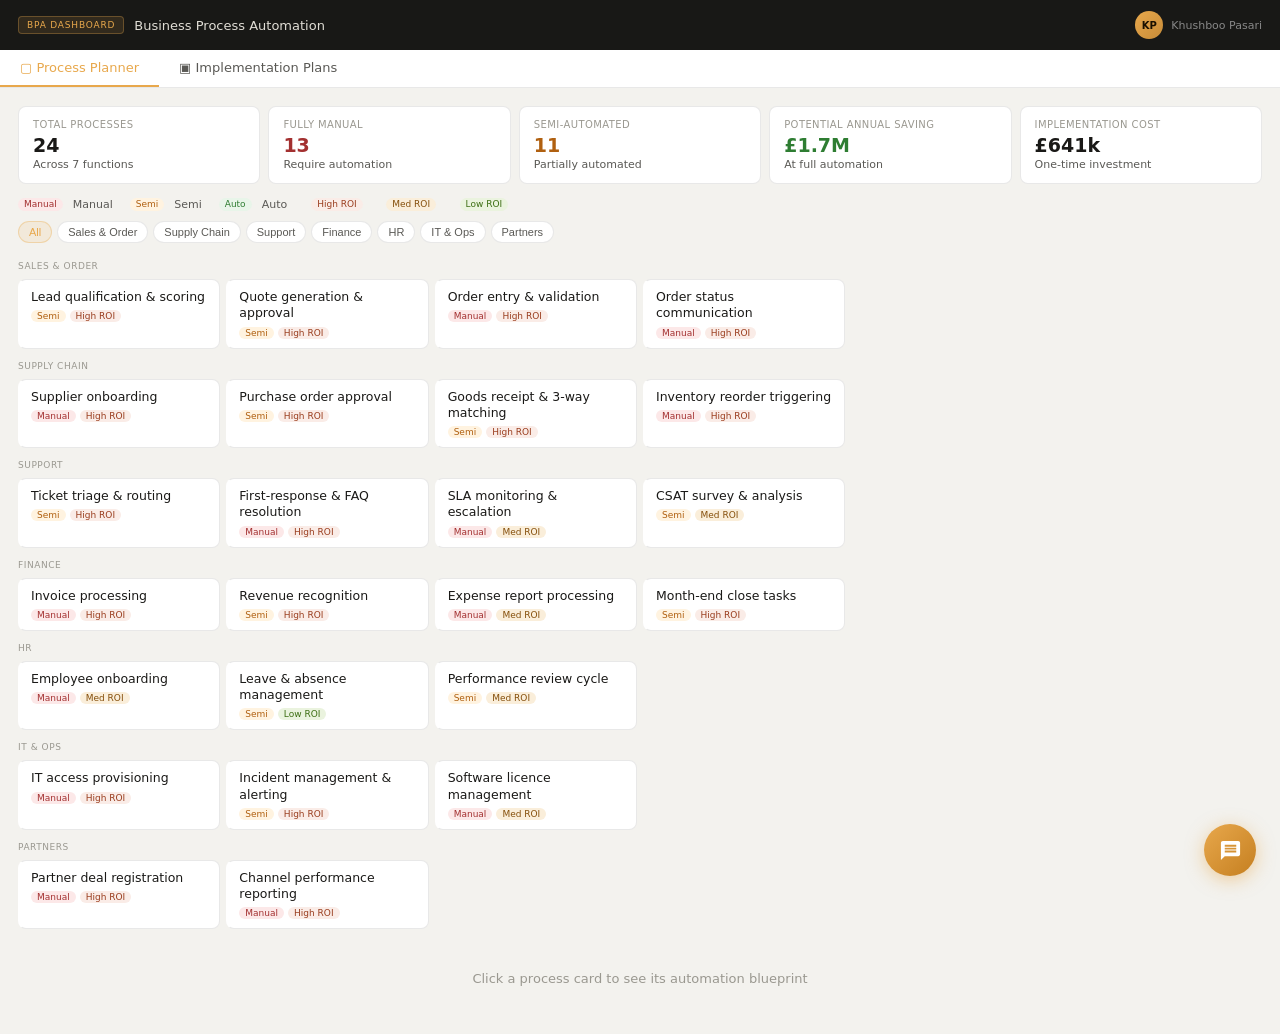
==== index.html @ bb81afbc "Rename BPA Command Centre.html to index.html" ====
<!DOCTYPE html>
<html lang="en">
<head>
<meta charset="UTF-8">
<meta name="viewport" content="width=device-width,initial-scale=1.0">
<title>Business Process Automation — Khushboo Pasari</title>
<style>
*{box-sizing:border-box;margin:0;padding:0}
:root{
  --bg:#f3f2ee;--card:#fff;--hdr:#181816;
  --accent:#e8a84c;--t1:#1a1917;--t2:#5a5955;--t3:#9a9890;
  --br:rgba(0,0,0,0.09);--br2:rgba(0,0,0,0.16);
  --mb:#fce8e8;--mc:#a33030;--sb:#fff3e0;--sc:#b06010;
  --ab:#e8f5e9;--ac:#2e7d32;--hb:#faece7;--hc:#993c1d;
  --xb:#faeeda;--xc:#854f0b;--lb:#eaf3de;--lc:#3b6d11;
  --r:8px;
}
body{font-family:system-ui,-apple-system,"Segoe UI",sans-serif;background:var(--bg);color:var(--t1);min-height:100vh;display:flex;flex-direction:column}
.hdr{background:var(--hdr);height:50px;display:flex;align-items:center;justify-content:space-between;padding:0 18px;flex-shrink:0}
.hdr-l{display:flex;align-items:center;gap:10px}
.hdr-badge{font-size:9px;color:var(--accent);letter-spacing:.09em;text-transform:uppercase;background:rgba(232,168,76,0.13);padding:3px 8px;border-radius:4px;border:0.5px solid rgba(232,168,76,0.3)}
.hdr-title{font-size:13px;font-weight:500;color:#e0ddd5}
.hdr-r{display:flex;align-items:center;gap:8px}
.avatar{width:28px;height:28px;border-radius:50%;background:linear-gradient(135deg,#e8a84c,#c78c38);display:flex;align-items:center;justify-content:center;font-size:10px;font-weight:600;color:#1a1000}
.owner{font-size:11px;color:#888}
.tabs{background:#fff;border-bottom:0.5px solid var(--br);display:flex;flex-shrink:0}
.tab{padding:10px 20px;font-size:13px;cursor:pointer;color:var(--t2);border-bottom:2px solid transparent;transition:all .15s;user-select:none}
.tab:hover{color:var(--t1)}.tab.on{color:var(--accent);border-bottom-color:var(--accent);font-weight:500}
.panel{display:none;flex:1;overflow-y:auto;padding:18px}.panel.on{display:block}
.panel::-webkit-scrollbar{width:5px}.panel::-webkit-scrollbar-thumb{background:var(--br2);border-radius:2px}
.stats{display:grid;grid-template-columns:repeat(5,1fr);gap:8px;margin-bottom:14px}
.sc{background:var(--card);border:0.5px solid var(--br);border-radius:var(--r);padding:12px 14px}
.sc-l{font-size:10px;color:var(--t3);letter-spacing:.04em;text-transform:uppercase;margin-bottom:4px}
.sc-v{font-size:19px;font-weight:600}.sc-s{font-size:11px;color:var(--t2);margin-top:2px}
.sh{font-size:10px;font-weight:500;color:var(--t3);letter-spacing:.07em;text-transform:uppercase;margin-bottom:10px;display:flex;align-items:center;gap:8px}
.sh::after{content:"";flex:1;height:0.5px;background:var(--br)}
.legend{display:flex;gap:10px;flex-wrap:wrap;font-size:11px;color:var(--t2);margin-bottom:10px}
.filters{display:flex;gap:5px;flex-wrap:wrap;margin-bottom:12px}
.fb{padding:4px 10px;border-radius:13px;font-size:11px;cursor:pointer;background:var(--card);color:var(--t2);border:0.5px solid var(--br);transition:all .12s}
.fb:hover{border-color:var(--br2)}.fb.on{background:rgba(232,168,76,0.12);color:var(--accent);border-color:rgba(232,168,76,.35);font-weight:500}
.pgrid{display:grid;grid-template-columns:repeat(auto-fill,minmax(195px,1fr));gap:6px;margin-bottom:12px}
.pc{background:var(--card);border:0.5px solid var(--br);border-left:2.5px solid transparent;border-radius:var(--r);padding:9px 11px;cursor:pointer;transition:all .12s}
.pc:hover{border-color:var(--br2)}.pc.on{border-color:rgba(232,168,76,0.3);border-left-color:var(--accent);background:#fffcf4}
.pc-name{font-size:12.5px;font-weight:500;margin-bottom:5px;line-height:1.3}
.pc-tags{display:flex;gap:4px;flex-wrap:wrap}
.fn-lbl{font-size:9px;font-weight:500;color:var(--t3);letter-spacing:.06em;text-transform:uppercase;grid-column:1/-1;padding:6px 0 2px}
.mk{font-size:9px;padding:1px 6px;border-radius:7px;font-weight:500}
.mk-m{background:var(--mb);color:var(--mc)}.mk-s{background:var(--sb);color:var(--sc)}.mk-a{background:var(--ab);color:var(--ac)}
.mk-h{background:var(--hb);color:var(--hc)}.mk-med{background:var(--xb);color:var(--xc)}.mk-l{background:var(--lb);color:var(--lc)}
.bdg{display:inline-block;padding:2px 8px;border-radius:10px;font-size:11px;font-weight:500}
.bdg-m{background:var(--mb);color:var(--mc)}.bdg-s{background:var(--sb);color:var(--sc)}.bdg-a{background:var(--ab);color:var(--ac)}
.bdg-h{background:var(--hb);color:var(--hc)}.bdg-med{background:var(--xb);color:var(--xc)}.bdg-l{background:var(--lb);color:var(--lc)}
.bdg-qw{background:var(--ab);color:var(--ac)}.bdg-str{background:#e6f1fb;color:#185fa5}
.empty-msg{text-align:center;padding:30px;color:var(--t3);font-size:13px}
.detail{background:var(--card);border:0.5px solid var(--br);border-radius:var(--r);padding:16px;margin-top:2px}
.d-bc{font-size:10px;color:var(--t3);letter-spacing:.04em;margin-bottom:4px}
.d-title{font-size:18px;font-weight:600;margin-bottom:8px;line-height:1.2}
.d-badges{display:flex;gap:5px;flex-wrap:wrap;margin-bottom:9px}
.d-sum{font-size:13px;color:var(--t2);line-height:1.65;padding-bottom:12px;border-bottom:0.5px solid var(--br);margin-bottom:12px}
.body-text{font-size:12.5px;color:var(--t2);line-height:1.7}
.prog{height:5px;background:var(--br);border-radius:3px;overflow:hidden;position:relative;margin-top:4px}
.prog-t{position:absolute;left:0;top:0;bottom:0;border-radius:3px;background:var(--ab);opacity:.45}
.prog-c{position:absolute;left:0;top:0;bottom:0;border-radius:3px;background:var(--ac)}
.g2{display:grid;grid-template-columns:1fr 1fr;gap:10px;margin-bottom:10px}
.g4{display:grid;grid-template-columns:repeat(4,1fr);gap:8px;margin-bottom:12px}
.card{background:var(--card);border:0.5px solid var(--br);border-radius:var(--r);padding:13px 15px}
.ph-row{display:grid;grid-template-columns:72px 1fr;gap:10px;align-items:start;padding:7px 0;border-bottom:0.5px solid var(--br)}
.ph-row:last-child{border-bottom:none}
.ph-lbl{padding:3px 6px;border-radius:5px;font-size:10px;font-weight:500;text-align:center;line-height:1.3}
.ph1{background:#e6f1fb;color:#185fa5}.ph2{background:#f0edf9;color:#5a3ab5}.ph3{background:#fff3e0;color:#b06010}
.ph4{background:#fce8e8;color:#a33030}.ph5{background:#e8f5e9;color:#2e7d32}.ph6{background:#f0f0ee;color:#666}
.ph-name{font-size:12.5px;font-weight:500;margin-bottom:2px}
.ph-ul{list-style:none}
.ph-ul li{font-size:12px;color:var(--t2);padding-left:13px;position:relative;line-height:1.45;margin-bottom:1px}
.ph-ul li::before{content:"\2192";position:absolute;left:0;color:var(--t3);font-size:10px;top:2px}
.srow{display:flex;align-items:flex-start;gap:8px;margin-bottom:7px}
.sav{width:28px;height:28px;border-radius:50%;display:flex;align-items:center;justify-content:center;font-size:9px;font-weight:500;flex-shrink:0}
.sa-blue{background:#e6f1fb;color:#185fa5}.sa-purple{background:#f0edf9;color:#5a3ab5}
.sa-amber{background:#fff3e0;color:#b06010}.sa-red{background:#fce8e8;color:#a33030}
.sa-green{background:#e8f5e9;color:#2e7d32}.sa-gray{background:#f0f0ee;color:#666}
.tools{display:flex;flex-wrap:wrap;gap:4px;margin-top:8px}
.tool{padding:2px 8px;border-radius:10px;font-size:11px;background:var(--bg);color:var(--t2);border:0.5px solid var(--br2)}
.pre{font-size:12px;color:var(--t2);padding-left:13px;position:relative;line-height:1.5;margin-bottom:3px}
.pre::before{content:"\25c6";position:absolute;left:0;font-size:7px;color:var(--accent);top:5px}
.risk-r{display:grid;grid-template-columns:50px 1fr;gap:8px;padding:8px;border-radius:6px;background:var(--bg);border:0.5px solid var(--br);margin-bottom:5px}
.rl{font-size:9px;padding:2px 5px;border-radius:5px;font-weight:500;text-align:center}
.rl-h{background:var(--mb);color:var(--mc)}.rl-m{background:var(--xb);color:var(--xc)}.rl-l{background:var(--lb);color:var(--lc)}
.rd{font-size:12px;font-weight:500;margin-bottom:2px}.rm{font-size:11px;color:var(--t2)}
.kt{width:100%;border-collapse:collapse;font-size:12px}
.kt th{text-align:left;padding:5px 8px;font-size:10px;color:var(--t3);letter-spacing:.04em;text-transform:uppercase;border-bottom:0.5px solid var(--br);font-weight:400}
.kt td{padding:6px 8px;color:var(--t2);border-bottom:0.5px solid var(--br);vertical-align:top;line-height:1.4}
.kt tr:last-child td{border-bottom:none}.kt-m{color:var(--t1);font-weight:500}.kt-t{color:#2e7d32;font-size:11px}
.ps-wrap{display:flex;gap:5px;flex-wrap:wrap;margin-bottom:14px}
.ps-btn{padding:4px 10px;border-radius:13px;font-size:11px;cursor:pointer;background:var(--card);color:var(--t2);border:0.5px solid var(--br);transition:all .12s;line-height:1.3}
.ps-btn:hover{border-color:var(--br2)}.ps-btn.on{background:rgba(232,168,76,0.12);color:var(--accent);border-color:rgba(232,168,76,.35);font-weight:500}
.goto-btn{background:var(--accent);color:#1a1000;border:none;padding:8px 20px;border-radius:6px;font-size:12px;font-weight:600;cursor:pointer}
.goto-btn:hover{background:#d4963c}
@media(max-width:680px){.stats{grid-template-columns:1fr 1fr}.g4{grid-template-columns:1fr 1fr}.g2{grid-template-columns:1fr}}



/* ── EMMA ───────────────────────────────────────────────────────── */
#emma-toggle{position:fixed;bottom:24px;right:24px;z-index:1000;width:52px;height:52px;border-radius:50%;background:linear-gradient(135deg,#e8a84c,#c57f20);border:none;cursor:pointer;box-shadow:0 4px 18px rgba(232,168,76,0.5);display:flex;align-items:center;justify-content:center;transition:transform .18s}
#emma-toggle:hover{transform:scale(1.09)}
#emma-toggle.listening{animation:epulse 1.1s infinite}
@keyframes epulse{0%,100%{box-shadow:0 4px 18px rgba(232,168,76,0.5)}50%{box-shadow:0 0 0 12px rgba(232,168,76,0.12),0 4px 18px rgba(232,168,76,0.5)}}
#emma-panel{position:fixed;bottom:88px;right:24px;z-index:999;width:420px;max-height:calc(100vh - 110px);background:#fff;border:0.5px solid rgba(0,0,0,0.11);border-radius:14px;box-shadow:0 14px 48px rgba(0,0,0,0.18);display:none;flex-direction:column;overflow:hidden}
#emma-panel.open{display:flex}
.emma-hdr{background:linear-gradient(135deg,#181816,#2a2925);padding:13px 16px;display:flex;align-items:center;gap:10px;flex-shrink:0}
.emma-av{width:34px;height:34px;border-radius:50%;background:linear-gradient(135deg,#e8a84c,#c57f20);display:flex;align-items:center;justify-content:center;font-size:13px;font-weight:700;color:#1a1000;flex-shrink:0}
.emma-nm{font-size:13px;font-weight:600;color:#e8e6de}.emma-rl{font-size:10px;color:#777}
.emma-hdr-btns{display:flex;gap:5px;align-items:center;margin-left:auto}
.ehbtn{background:none;border:none;cursor:pointer;padding:4px 7px;border-radius:5px;font-size:13px;color:#888;transition:background .12s}
.ehbtn:hover{background:rgba(255,255,255,0.1)}.ehbtn.voice-on{color:#e8a84c}
.emma-vbanner{padding:5px 14px;background:#fffcf4;border-bottom:0.5px solid rgba(232,168,76,0.2);font-size:11px;color:#b06010;display:none;align-items:center;gap:5px;flex-shrink:0}
.emma-vbanner.on{display:flex}
.emma-ctx{padding:7px 14px;background:#fffcf4;border-bottom:0.5px solid rgba(232,168,76,0.2);font-size:11px;flex-shrink:0;display:flex;align-items:center;gap:6px;min-height:31px}
.ectx-dot{width:6px;height:6px;border-radius:50%;background:#ccc;flex-shrink:0;transition:background .2s}.ectx-dot.active{background:#2e7d32}
.ectx-txt{font-size:11px;color:#b06010}
.emma-quick{padding:8px 12px;border-bottom:0.5px solid var(--br);display:flex;flex-wrap:wrap;gap:4px;flex-shrink:0}
.eq-btn{padding:4px 9px;border-radius:12px;font-size:10.5px;cursor:pointer;background:#f5f4f0;color:#5a5955;border:0.5px solid rgba(0,0,0,0.09);transition:all .12s}
.eq-btn:hover{background:#fffcf4;border-color:rgba(232,168,76,0.4);color:#b06010}
.emma-msgs{flex:1;overflow-y:auto;padding:12px 14px;display:flex;flex-direction:column;gap:10px;min-height:160px}
.emma-msgs::-webkit-scrollbar{width:3px}.emma-msgs::-webkit-scrollbar-thumb{background:#e0ddd5;border-radius:2px}
.emsg{max-width:90%;font-size:12.5px;line-height:1.65;border-radius:10px;padding:9px 12px;word-wrap:break-word}
.emsg-user{background:#f0efe9;color:#1a1917;align-self:flex-end;border-bottom-right-radius:3px}
.emsg-emma{background:#fffcf4;color:#1a1917;align-self:flex-start;border-bottom-left-radius:3px;border:0.5px solid rgba(232,168,76,0.2)}
.emsg-emma table{width:100%;border-collapse:collapse;margin:8px 0;font-size:11.5px}
.emsg-emma th{background:#f5f4f0;padding:5px 8px;text-align:left;border:0.5px solid var(--br);font-weight:600;font-size:10.5px;color:var(--t2)}
.emsg-emma td{padding:5px 8px;border:0.5px solid var(--br);color:var(--t2)}
.emsg-emma tr:nth-child(even) td{background:#fafaf8}
.emsg-emma strong{color:var(--t1);font-weight:600}
.emsg-emma pre{background:#f5f4f0;padding:8px;border-radius:4px;font-size:11px;overflow-x:auto;white-space:pre-wrap}
.emsg-emma ul,.emsg-emma ol{padding-left:16px;margin:5px 0}.emsg-emma li{margin-bottom:2px}
.apbox{background:#fffdf0;border-left:3px solid var(--accent);padding:8px 11px;margin-top:8px;font-size:11.5px;color:#854f0b;border-radius:0 6px 6px 0}
.echart{background:#fafaf8;border:0.5px solid var(--br);border-radius:6px;padding:10px;margin:8px 0;overflow-x:auto}
.em-loading{align-self:flex-start;display:flex;align-items:center;gap:6px;padding:9px 14px;color:#9a9890;font-size:12px}
.edot{display:flex;gap:3px}.edot span{width:5px;height:5px;border-radius:50%;background:#e8a84c;animation:edb 1.2s infinite}
.edot span:nth-child(2){animation-delay:.2s}.edot span:nth-child(3){animation-delay:.4s}
@keyframes edb{0%,80%,100%{transform:translateY(0)}40%{transform:translateY(-5px)}}
.emma-disc{padding:5px 14px 6px;font-size:10px;color:#bbb;text-align:center;flex-shrink:0}
.emma-footer{padding:9px 12px;border-top:0.5px solid var(--br);display:flex;gap:7px;flex-shrink:0;align-items:flex-end}
#emma-input{flex:1;border:0.5px solid var(--br);border-radius:8px;padding:8px 10px;font-size:12.5px;font-family:inherit;resize:none;min-height:36px;max-height:88px;outline:none;color:var(--t1)}
#emma-input:focus{border-color:rgba(232,168,76,0.5)}
.emma-fbx{display:flex;flex-direction:column;gap:5px;flex-shrink:0}
#emma-mic{width:34px;height:34px;border-radius:50%;border:0.5px solid var(--br);background:#f5f4f0;cursor:pointer;font-size:12px;font-weight:500;display:flex;align-items:center;justify-content:center;transition:all .12s}
#emma-mic:hover{background:#fffcf4;border-color:rgba(232,168,76,.4)}
#emma-mic.rec{background:#fce8e8;border-color:#a33030}
#emma-send{background:var(--accent);color:#1a1000;border:none;border-radius:8px;padding:0 14px;font-size:12px;font-weight:600;cursor:pointer;height:36px}
#emma-send:hover{background:#d4963c}
#emma-send:disabled{background:#e0ddd5;color:#aaa;cursor:default}
@media(max-width:480px){#emma-panel{width:calc(100vw - 24px);right:12px}}


.em-change-block{background:#fffdf0;border:0.5px solid rgba(232,168,76,0.4);border-radius:7px;padding:10px 12px;margin:8px 0}
.em-change-title{font-size:9.5px;font-weight:500;color:#b06010;text-transform:uppercase;letter-spacing:.05em;margin-bottom:5px}
.em-change-what{font-size:12px;margin-bottom:4px}
.em-change-content{font-size:11px;color:#5a5955;background:#fff;border:0.5px solid rgba(232,168,76,0.2);border-radius:4px;padding:6px 8px;margin-bottom:8px;max-height:80px;overflow-y:auto;white-space:pre-wrap}
.em-change-actions{display:flex;gap:6px}
.em-apply-btn{background:#2e7d32;color:#fff;border:none;padding:5px 12px;border-radius:5px;font-size:11px;cursor:pointer;font-weight:500}
.em-apply-btn:hover{background:#256428}.em-apply-btn:disabled{opacity:.5;cursor:default}
.em-discard-btn{background:none;color:#888;border:0.5px solid rgba(0,0,0,0.1);padding:5px 10px;border-radius:5px;font-size:11px;cursor:pointer}
.em-discard-btn:hover{color:#a33030}.em-discard-btn:disabled{opacity:.5}
.em-pdf-btn{background:#e6f1fb;color:#185fa5;border:none;border-radius:6px;padding:6px 12px;margin:5px 0;font-size:11.5px;cursor:pointer;font-weight:500;display:inline-block}
.em-pdf-btn:hover{background:#d0e4f7}

</style>
</head>
<body>
<div class="hdr">
  <div class="hdr-l">
    <span class="hdr-badge">BPA Dashboard</span>
    <span class="hdr-title">Business Process Automation</span>
  </div>
  <div class="hdr-r">
    <div class="avatar">KP</div>
    <span class="owner">Khushboo Pasari</span>
  </div>
</div>
<div class="tabs">
  <div class="tab on" id="tab0" onclick="switchTab(0)">&#9634; Process Planner</div>
  <div class="tab" id="tab1" onclick="switchTab(1)">&#9635; Implementation Plans</div>
</div>
<div class="panel on" id="p0">
<div class="stats"><div class="sc"><div class="sc-l">Total Processes</div><div class="sc-v">24</div><div class="sc-s">Across 7 functions</div></div><div class="sc"><div class="sc-l">Fully Manual</div><div class="sc-v" style="color:var(--mc)">13</div><div class="sc-s">Require automation</div></div><div class="sc"><div class="sc-l">Semi-Automated</div><div class="sc-v" style="color:var(--sc)">11</div><div class="sc-s">Partially automated</div></div><div class="sc"><div class="sc-l">Potential Annual Saving</div><div class="sc-v" style="color:var(--ac)">&#163;1.7M</div><div class="sc-s">At full automation</div></div><div class="sc"><div class="sc-l">Implementation Cost</div><div class="sc-v">&#163;641k</div><div class="sc-s">One-time investment</div></div></div>
<div class="legend"><span class="mk mk-m">Manual</span> Manual &nbsp; <span class="mk mk-s">Semi</span> Semi &nbsp; <span class="mk mk-a">Auto</span> Auto &nbsp; &nbsp; <span class="mk mk-h">High ROI</span> &nbsp; <span class="mk mk-med">Med ROI</span> &nbsp; <span class="mk mk-l">Low ROI</span></div>
<div class="filters" id="fn-bar">
<button class="fb on" data-fn="All" onclick="setFn(this)">All</button>
<button class="fb" data-fn="Sales &amp; Order Management" onclick="setFn(this)">Sales &amp; Order</button>
<button class="fb" data-fn="Supply Chain &amp; Procurement" onclick="setFn(this)">Supply Chain</button>
<button class="fb" data-fn="Customer Support" onclick="setFn(this)">Support</button>
<button class="fb" data-fn="Finance &amp; Billing" onclick="setFn(this)">Finance</button>
<button class="fb" data-fn="HR &amp; Workforce" onclick="setFn(this)">HR</button>
<button class="fb" data-fn="IT &amp; Systems Operations" onclick="setFn(this)">IT &amp; Ops</button>
<button class="fb" data-fn="Partner &amp; Channel Mgmt" onclick="setFn(this)">Partners</button>
</div>
<div class="pgrid" id="proc-grid">
<div class="fn-lbl" data-fn="Sales &amp; Order Management">Sales &amp; Order</div>
<div class="pc" data-fn="Sales &amp; Order Management" data-id="0" onclick="selProc(0)">
<div class="pc-name">Lead qualification &amp; scoring</div>
<div class="pc-tags"><span class="mk mk-s">Semi</span> <span class="mk mk-h">High ROI</span></div>
</div>
<div class="pc" data-fn="Sales &amp; Order Management" data-id="1" onclick="selProc(1)">
<div class="pc-name">Quote generation &amp; approval</div>
<div class="pc-tags"><span class="mk mk-s">Semi</span> <span class="mk mk-h">High ROI</span></div>
</div>
<div class="pc" data-fn="Sales &amp; Order Management" data-id="2" onclick="selProc(2)">
<div class="pc-name">Order entry &amp; validation</div>
<div class="pc-tags"><span class="mk mk-m">Manual</span> <span class="mk mk-h">High ROI</span></div>
</div>
<div class="pc" data-fn="Sales &amp; Order Management" data-id="3" onclick="selProc(3)">
<div class="pc-name">Order status communication</div>
<div class="pc-tags"><span class="mk mk-m">Manual</span> <span class="mk mk-h">High ROI</span></div>
</div>
<div class="fn-lbl" data-fn="Supply Chain &amp; Procurement">Supply Chain</div>
<div class="pc" data-fn="Supply Chain &amp; Procurement" data-id="4" onclick="selProc(4)">
<div class="pc-name">Supplier onboarding</div>
<div class="pc-tags"><span class="mk mk-m">Manual</span> <span class="mk mk-h">High ROI</span></div>
</div>
<div class="pc" data-fn="Supply Chain &amp; Procurement" data-id="5" onclick="selProc(5)">
<div class="pc-name">Purchase order approval</div>
<div class="pc-tags"><span class="mk mk-s">Semi</span> <span class="mk mk-h">High ROI</span></div>
</div>
<div class="pc" data-fn="Supply Chain &amp; Procurement" data-id="6" onclick="selProc(6)">
<div class="pc-name">Goods receipt &amp; 3-way matching</div>
<div class="pc-tags"><span class="mk mk-s">Semi</span> <span class="mk mk-h">High ROI</span></div>
</div>
<div class="pc" data-fn="Supply Chain &amp; Procurement" data-id="7" onclick="selProc(7)">
<div class="pc-name">Inventory reorder triggering</div>
<div class="pc-tags"><span class="mk mk-m">Manual</span> <span class="mk mk-h">High ROI</span></div>
</div>
<div class="fn-lbl" data-fn="Customer Support">Support</div>
<div class="pc" data-fn="Customer Support" data-id="8" onclick="selProc(8)">
<div class="pc-name">Ticket triage &amp; routing</div>
<div class="pc-tags"><span class="mk mk-s">Semi</span> <span class="mk mk-h">High ROI</span></div>
</div>
<div class="pc" data-fn="Customer Support" data-id="9" onclick="selProc(9)">
<div class="pc-name">First-response &amp; FAQ resolution</div>
<div class="pc-tags"><span class="mk mk-m">Manual</span> <span class="mk mk-h">High ROI</span></div>
</div>
<div class="pc" data-fn="Customer Support" data-id="10" onclick="selProc(10)">
<div class="pc-name">SLA monitoring &amp; escalation</div>
<div class="pc-tags"><span class="mk mk-m">Manual</span> <span class="mk mk-med">Med ROI</span></div>
</div>
<div class="pc" data-fn="Customer Support" data-id="11" onclick="selProc(11)">
<div class="pc-name">CSAT survey &amp; analysis</div>
<div class="pc-tags"><span class="mk mk-s">Semi</span> <span class="mk mk-med">Med ROI</span></div>
</div>
<div class="fn-lbl" data-fn="Finance &amp; Billing">Finance</div>
<div class="pc" data-fn="Finance &amp; Billing" data-id="12" onclick="selProc(12)">
<div class="pc-name">Invoice processing</div>
<div class="pc-tags"><span class="mk mk-m">Manual</span> <span class="mk mk-h">High ROI</span></div>
</div>
<div class="pc" data-fn="Finance &amp; Billing" data-id="13" onclick="selProc(13)">
<div class="pc-name">Revenue recognition</div>
<div class="pc-tags"><span class="mk mk-s">Semi</span> <span class="mk mk-h">High ROI</span></div>
</div>
<div class="pc" data-fn="Finance &amp; Billing" data-id="14" onclick="selProc(14)">
<div class="pc-name">Expense report processing</div>
<div class="pc-tags"><span class="mk mk-m">Manual</span> <span class="mk mk-med">Med ROI</span></div>
</div>
<div class="pc" data-fn="Finance &amp; Billing" data-id="15" onclick="selProc(15)">
<div class="pc-name">Month-end close tasks</div>
<div class="pc-tags"><span class="mk mk-s">Semi</span> <span class="mk mk-h">High ROI</span></div>
</div>
<div class="fn-lbl" data-fn="HR &amp; Workforce">HR</div>
<div class="pc" data-fn="HR &amp; Workforce" data-id="16" onclick="selProc(16)">
<div class="pc-name">Employee onboarding</div>
<div class="pc-tags"><span class="mk mk-m">Manual</span> <span class="mk mk-med">Med ROI</span></div>
</div>
<div class="pc" data-fn="HR &amp; Workforce" data-id="17" onclick="selProc(17)">
<div class="pc-name">Leave &amp; absence management</div>
<div class="pc-tags"><span class="mk mk-s">Semi</span> <span class="mk mk-l">Low ROI</span></div>
</div>
<div class="pc" data-fn="HR &amp; Workforce" data-id="18" onclick="selProc(18)">
<div class="pc-name">Performance review cycle</div>
<div class="pc-tags"><span class="mk mk-s">Semi</span> <span class="mk mk-med">Med ROI</span></div>
</div>
<div class="fn-lbl" data-fn="IT &amp; Systems Operations">IT &amp; Ops</div>
<div class="pc" data-fn="IT &amp; Systems Operations" data-id="19" onclick="selProc(19)">
<div class="pc-name">IT access provisioning</div>
<div class="pc-tags"><span class="mk mk-m">Manual</span> <span class="mk mk-h">High ROI</span></div>
</div>
<div class="pc" data-fn="IT &amp; Systems Operations" data-id="20" onclick="selProc(20)">
<div class="pc-name">Incident management &amp; alerting</div>
<div class="pc-tags"><span class="mk mk-s">Semi</span> <span class="mk mk-h">High ROI</span></div>
</div>
<div class="pc" data-fn="IT &amp; Systems Operations" data-id="21" onclick="selProc(21)">
<div class="pc-name">Software licence management</div>
<div class="pc-tags"><span class="mk mk-m">Manual</span> <span class="mk mk-med">Med ROI</span></div>
</div>
<div class="fn-lbl" data-fn="Partner &amp; Channel Mgmt">Partners</div>
<div class="pc" data-fn="Partner &amp; Channel Mgmt" data-id="22" onclick="selProc(22)">
<div class="pc-name">Partner deal registration</div>
<div class="pc-tags"><span class="mk mk-m">Manual</span> <span class="mk mk-h">High ROI</span></div>
</div>
<div class="pc" data-fn="Partner &amp; Channel Mgmt" data-id="23" onclick="selProc(23)">
<div class="pc-name">Channel performance reporting</div>
<div class="pc-tags"><span class="mk mk-m">Manual</span> <span class="mk mk-h">High ROI</span></div>
</div>
</div>
<div class="empty-msg" id="empty-msg">Click a process card to see its automation blueprint</div>
<div class="detail" id="det-0" style="display:none">
<div class="d-bc">Sales &amp; Order Management</div><div class="d-title">Lead qualification &amp; scoring</div>
<div class="d-badges"><span class="bdg bdg-s">Semi</span> <span class="bdg bdg-h">High ROI</span> <span class="bdg bdg-l">Low complexity</span> <span class="bdg bdg-qw">Quick win</span></div>
<div class="d-sum">Replace rep-led manual scoring and CRM data entry with an AI-powered lead scoring engine and automated nurture sequences. High volume, low complexity, immediate pipeline velocity impact.</div>
<div class="g2" style="margin-bottom:12px"><div class="card"><div class="sh">Current automation level</div><div style="font-size:24px;font-weight:600;color:var(--ac)">30%</div><div class="prog"><div class="prog-t" style="width:90%"></div><div class="prog-c" style="width:30%"></div></div><div style="font-size:11px;color:var(--t3);margin-top:4px">Target: 90% &mdash; Gap: +60%</div></div>
<div class="card"><div class="sh">Financials</div><div style="font-size:13px;color:var(--t2);line-height:2.1">Annual saving: <strong style="color:var(--ac)">&#163;45k</strong><br>Impl. cost: <strong>&#163;20k</strong><br>Payback: <strong>5 months</strong></div></div></div>
<div class="card" style="margin-bottom:10px"><div class="sh">Discovery tasks &amp; manual touchpoints</div><div class="body-text">Audit current lead sources and CRM data quality · Map all manual touchpoints in lead triage process</div></div>
<div class="card" style="margin-bottom:10px"><div class="sh">Recommended tooling</div><div class="tools"><span class="tool">Salesforce Einstein / HubSpot AI</span><span class="tool">Clearbit (enrichment)</span><span class="tool">Outreach / Salesloft (sequences)</span><span class="tool">Looker / Salesforce reports (measurement)</span></div></div>
<div style="text-align:center;margin-top:8px"><button class="goto-btn" onclick="goToPlan(0)">View Full Implementation Plan &#8594;</button></div>
</div>
<div class="detail" id="det-1" style="display:none">
<div class="d-bc">Sales &amp; Order Management</div><div class="d-title">Quote generation &amp; approval</div>
<div class="d-badges"><span class="bdg bdg-s">Semi</span> <span class="bdg bdg-h">High ROI</span> <span class="bdg bdg-med">Medium complexity</span> <span class="bdg bdg-qw">Quick win</span></div>
<div class="d-sum">Replace manual pricing lookups and email approval chains with a CPQ engine that auto-generates branded proposals and routes approvals via defined business rules.</div>
<div class="g2" style="margin-bottom:12px"><div class="card"><div class="sh">Current automation level</div><div style="font-size:24px;font-weight:600;color:var(--ac)">45%</div><div class="prog"><div class="prog-t" style="width:92%"></div><div class="prog-c" style="width:45%"></div></div><div style="font-size:11px;color:var(--t3);margin-top:4px">Target: 92% &mdash; Gap: +47%</div></div>
<div class="card"><div class="sh">Financials</div><div style="font-size:13px;color:var(--t2);line-height:2.1">Annual saving: <strong style="color:var(--ac)">&#163;60k</strong><br>Impl. cost: <strong>&#163;40k</strong><br>Payback: <strong>8 months</strong></div></div></div>
<div class="card" style="margin-bottom:10px"><div class="sh">Discovery tasks &amp; manual touchpoints</div><div class="body-text">Map all product/service configurations and pricing rules · Audit current approval bottlenecks and average cycle time</div></div>
<div class="card" style="margin-bottom:10px"><div class="sh">Recommended tooling</div><div class="tools"><span class="tool">Salesforce CPQ</span><span class="tool">DocuSign</span><span class="tool">Slack (approval notifications)</span><span class="tool">ERP integration (SAP/NetSuite)</span></div></div>
<div style="text-align:center;margin-top:8px"><button class="goto-btn" onclick="goToPlan(1)">View Full Implementation Plan &#8594;</button></div>
</div>
<div class="detail" id="det-2" style="display:none">
<div class="d-bc">Sales &amp; Order Management</div><div class="d-title">Order entry &amp; validation</div>
<div class="d-badges"><span class="bdg bdg-m">Manual</span> <span class="bdg bdg-h">High ROI</span> <span class="bdg bdg-l">Low complexity</span> <span class="bdg bdg-qw">Quick win</span></div>
<div class="d-sum">Eliminate manual re-keying of purchase orders into ERP by deploying OCR and RPA to extract, validate, and post order data automatically. Exception-only human review reduces data entry by over 85%.</div>
<div class="g2" style="margin-bottom:12px"><div class="card"><div class="sh">Current automation level</div><div style="font-size:24px;font-weight:600;color:var(--ac)">10%</div><div class="prog"><div class="prog-t" style="width:95%"></div><div class="prog-c" style="width:10%"></div></div><div style="font-size:11px;color:var(--t3);margin-top:4px">Target: 95% &mdash; Gap: +85%</div></div>
<div class="card"><div class="sh">Financials</div><div style="font-size:13px;color:var(--t2);line-height:2.1">Annual saving: <strong style="color:var(--ac)">&#163;80k</strong><br>Impl. cost: <strong>&#163;27k</strong><br>Payback: <strong>4 months</strong></div></div></div>
<div class="card" style="margin-bottom:10px"><div class="sh">Discovery tasks &amp; manual touchpoints</div><div class="body-text">Audit all PO formats received (PDF, EDI, portal, email) · Document ERP field mapping requirements</div></div>
<div class="card" style="margin-bottom:10px"><div class="sh">Recommended tooling</div><div class="tools"><span class="tool">ABBYY FlexiCapture / AWS Textract (OCR)</span><span class="tool">UiPath / Power Automate (RPA)</span><span class="tool">SAP / NetSuite (ERP)</span><span class="tool">Make.com (orchestration)</span></div></div>
<div style="text-align:center;margin-top:8px"><button class="goto-btn" onclick="goToPlan(2)">View Full Implementation Plan &#8594;</button></div>
</div>
<div class="detail" id="det-3" style="display:none">
<div class="d-bc">Sales &amp; Order Management</div><div class="d-title">Order status communication</div>
<div class="d-badges"><span class="bdg bdg-m">Manual</span> <span class="bdg bdg-h">High ROI</span> <span class="bdg bdg-l">Low complexity</span> <span class="bdg bdg-qw">Quick win</span></div>
<div class="d-sum">Connect ERP order status events to an automated notification engine that proactively keeps customers and reps informed via email and SMS, eliminating inbound WISMO queries.</div>
<div class="g2" style="margin-bottom:12px"><div class="card"><div class="sh">Current automation level</div><div style="font-size:24px;font-weight:600;color:var(--ac)">15%</div><div class="prog"><div class="prog-t" style="width:95%"></div><div class="prog-c" style="width:15%"></div></div><div style="font-size:11px;color:var(--t3);margin-top:4px">Target: 95% &mdash; Gap: +80%</div></div>
<div class="card"><div class="sh">Financials</div><div style="font-size:13px;color:var(--t2);line-height:2.1">Annual saving: <strong style="color:var(--ac)">&#163;25k</strong><br>Impl. cost: <strong>&#163;8k</strong><br>Payback: <strong>4 months</strong></div></div></div>
<div class="card" style="margin-bottom:10px"><div class="sh">Discovery tasks &amp; manual touchpoints</div><div class="body-text">Map all ERP order status events (confirmed, allocated, shipped, delivered) · Audit current inbound WISMO query volume</div></div>
<div class="card" style="margin-bottom:10px"><div class="sh">Recommended tooling</div><div class="tools"><span class="tool">ERP webhooks (SAP/NetSuite)</span><span class="tool">Twilio (SMS)</span><span class="tool">SendGrid / Postmark (email)</span><span class="tool">Make.com / Zapier (orchestration)</span></div></div>
<div style="text-align:center;margin-top:8px"><button class="goto-btn" onclick="goToPlan(3)">View Full Implementation Plan &#8594;</button></div>
</div>
<div class="detail" id="det-4" style="display:none">
<div class="d-bc">Supply Chain &amp; Procurement</div><div class="d-title">Supplier onboarding</div>
<div class="d-badges"><span class="bdg bdg-m">Manual</span> <span class="bdg bdg-h">High ROI</span> <span class="bdg bdg-med">Medium complexity</span> <span class="bdg bdg-str">Strategic</span></div>
<div class="d-sum">Replace paper-based supplier registration and manual compliance checks with a self-service supplier portal backed by automated verification workflows. Reduce onboarding from weeks to days.</div>
<div class="g2" style="margin-bottom:12px"><div class="card"><div class="sh">Current automation level</div><div style="font-size:24px;font-weight:600;color:var(--ac)">20%</div><div class="prog"><div class="prog-t" style="width:85%"></div><div class="prog-c" style="width:20%"></div></div><div style="font-size:11px;color:var(--t3);margin-top:4px">Target: 85% &mdash; Gap: +65%</div></div>
<div class="card"><div class="sh">Financials</div><div style="font-size:13px;color:var(--t2);line-height:2.1">Annual saving: <strong style="color:var(--ac)">&#163;70k</strong><br>Impl. cost: <strong>&#163;47k</strong><br>Payback: <strong>8 months</strong></div></div></div>
<div class="card" style="margin-bottom:10px"><div class="sh">Discovery tasks &amp; manual touchpoints</div><div class="body-text">Map all supplier data and document requirements · Audit current onboarding timeline and bottlenecks</div></div>
<div class="card" style="margin-bottom:10px"><div class="sh">Recommended tooling</div><div class="tools"><span class="tool">Coupa / Zip (supplier portal)</span><span class="tool">DocuSign (T&amp;C e-sign)</span><span class="tool">D&amp;B Direct / Refinitiv (compliance screening)</span><span class="tool">SAP / Oracle (ERP vendor master)</span></div></div>
<div style="text-align:center;margin-top:8px"><button class="goto-btn" onclick="goToPlan(4)">View Full Implementation Plan &#8594;</button></div>
</div>
<div class="detail" id="det-5" style="display:none">
<div class="d-bc">Supply Chain &amp; Procurement</div><div class="d-title">Purchase order approval</div>
<div class="d-badges"><span class="bdg bdg-s">Semi</span> <span class="bdg bdg-h">High ROI</span> <span class="bdg bdg-l">Low complexity</span> <span class="bdg bdg-qw">Quick win</span></div>
<div class="d-sum">Replace email-based approval chains and manual GL coding with a rules-driven approval workflow. Auto-approve routine orders; escalate exceptions only.</div>
<div class="g2" style="margin-bottom:12px"><div class="card"><div class="sh">Current automation level</div><div style="font-size:24px;font-weight:600;color:var(--ac)">40%</div><div class="prog"><div class="prog-t" style="width:92%"></div><div class="prog-c" style="width:40%"></div></div><div style="font-size:11px;color:var(--t3);margin-top:4px">Target: 92% &mdash; Gap: +52%</div></div>
<div class="card"><div class="sh">Financials</div><div style="font-size:13px;color:var(--t2);line-height:2.1">Annual saving: <strong style="color:var(--ac)">&#163;55k</strong><br>Impl. cost: <strong>&#163;16k</strong><br>Payback: <strong>3 months</strong></div></div></div>
<div class="card" style="margin-bottom:10px"><div class="sh">Discovery tasks &amp; manual touchpoints</div><div class="body-text">Map current approval authority matrix by spend category and value · Audit average approval cycle time and bottleneck steps</div></div>
<div class="card" style="margin-bottom:10px"><div class="sh">Recommended tooling</div><div class="tools"><span class="tool">Coupa / SAP Ariba (procurement)</span><span class="tool">Slack approval bots / Teams Adaptive Cards</span><span class="tool">Custom AI GL classifier</span><span class="tool">SAP / Oracle (ERP posting)</span></div></div>
<div style="text-align:center;margin-top:8px"><button class="goto-btn" onclick="goToPlan(5)">View Full Implementation Plan &#8594;</button></div>
</div>
<div class="detail" id="det-6" style="display:none">
<div class="d-bc">Supply Chain &amp; Procurement</div><div class="d-title">Goods receipt &amp; 3-way matching</div>
<div class="d-badges"><span class="bdg bdg-s">Semi</span> <span class="bdg bdg-h">High ROI</span> <span class="bdg bdg-med">Medium complexity</span> <span class="bdg bdg-str">Strategic</span></div>
<div class="d-sum">Automate the matching of purchase orders, goods receipts, and supplier invoices using RPA and AI extraction. Reduce AP processing time by 80% and eliminate duplicate payment risk.</div>
<div class="g2" style="margin-bottom:12px"><div class="card"><div class="sh">Current automation level</div><div style="font-size:24px;font-weight:600;color:var(--ac)">35%</div><div class="prog"><div class="prog-t" style="width:90%"></div><div class="prog-c" style="width:35%"></div></div><div style="font-size:11px;color:var(--t3);margin-top:4px">Target: 90% &mdash; Gap: +55%</div></div>
<div class="card"><div class="sh">Financials</div><div style="font-size:13px;color:var(--t2);line-height:2.1">Annual saving: <strong style="color:var(--ac)">&#163;90k</strong><br>Impl. cost: <strong>&#163;35k</strong><br>Payback: <strong>5 months</strong></div></div></div>
<div class="card" style="margin-bottom:10px"><div class="sh">Discovery tasks &amp; manual touchpoints</div><div class="body-text">Map current 3-way match process and exception categories · Audit invoice formats received (PDF, EDI, portal)</div></div>
<div class="card" style="margin-bottom:10px"><div class="sh">Recommended tooling</div><div class="tools"><span class="tool">Basware / Tipalti / Coupa Pay (AP automation)</span><span class="tool">UiPath / Power Automate (RPA)</span><span class="tool">AWS Textract / ABBYY (OCR)</span><span class="tool">SAP / Oracle (ERP)</span></div></div>
<div style="text-align:center;margin-top:8px"><button class="goto-btn" onclick="goToPlan(6)">View Full Implementation Plan &#8594;</button></div>
</div>
<div class="detail" id="det-7" style="display:none">
<div class="d-bc">Supply Chain &amp; Procurement</div><div class="d-title">Inventory reorder triggering</div>
<div class="d-badges"><span class="bdg bdg-m">Manual</span> <span class="bdg bdg-h">High ROI</span> <span class="bdg bdg-l">Low complexity</span> <span class="bdg bdg-qw">Quick win</span></div>
<div class="d-sum">Replace manual stock monitoring and email-based reorder requests with automated reorder triggers that fire PO drafts or EDI orders when inventory falls below dynamic safety stock levels.</div>
<div class="g2" style="margin-bottom:12px"><div class="card"><div class="sh">Current automation level</div><div style="font-size:24px;font-weight:600;color:var(--ac)">5%</div><div class="prog"><div class="prog-t" style="width:95%"></div><div class="prog-c" style="width:5%"></div></div><div style="font-size:11px;color:var(--t3);margin-top:4px">Target: 95% &mdash; Gap: +90%</div></div>
<div class="card"><div class="sh">Financials</div><div style="font-size:13px;color:var(--t2);line-height:2.1">Annual saving: <strong style="color:var(--ac)">&#163;40k</strong><br>Impl. cost: <strong>&#163;13k</strong><br>Payback: <strong>4 months</strong></div></div></div>
<div class="card" style="margin-bottom:10px"><div class="sh">Discovery tasks &amp; manual touchpoints</div><div class="body-text">Audit current inventory monitoring process and tools · Map reorder points and safety stock levels per SKU</div></div>
<div class="card" style="margin-bottom:10px"><div class="sh">Recommended tooling</div><div class="tools"><span class="tool">Netstock / Inventory Planner (demand planning)</span><span class="tool">SAP / NetSuite (ERP)</span><span class="tool">Zapier / Make.com (orchestration)</span><span class="tool">EDI (AS2 / SFTP for key suppliers)</span></div></div>
<div style="text-align:center;margin-top:8px"><button class="goto-btn" onclick="goToPlan(7)">View Full Implementation Plan &#8594;</button></div>
</div>
<div class="detail" id="det-8" style="display:none">
<div class="d-bc">Customer Support</div><div class="d-title">Ticket triage &amp; routing</div>
<div class="d-badges"><span class="bdg bdg-s">Semi</span> <span class="bdg bdg-h">High ROI</span> <span class="bdg bdg-l">Low complexity</span> <span class="bdg bdg-qw">Quick win</span></div>
<div class="d-sum">Deploy an AI classification layer on the support platform to automatically categorise, prioritise, and route incoming tickets, eliminating manual reading and assignment by queue managers.</div>
<div class="g2" style="margin-bottom:12px"><div class="card"><div class="sh">Current automation level</div><div style="font-size:24px;font-weight:600;color:var(--ac)">30%</div><div class="prog"><div class="prog-t" style="width:92%"></div><div class="prog-c" style="width:30%"></div></div><div style="font-size:11px;color:var(--t3);margin-top:4px">Target: 92% &mdash; Gap: +62%</div></div>
<div class="card"><div class="sh">Financials</div><div style="font-size:13px;color:var(--t2);line-height:2.1">Annual saving: <strong style="color:var(--ac)">&#163;65k</strong><br>Impl. cost: <strong>&#163;15k</strong><br>Payback: <strong>3 months</strong></div></div></div>
<div class="card" style="margin-bottom:10px"><div class="sh">Discovery tasks &amp; manual touchpoints</div><div class="body-text">Audit existing ticket categories and routing rules · Measure average time from ticket creation to first agent response</div></div>
<div class="card" style="margin-bottom:10px"><div class="sh">Recommended tooling</div><div class="tools"><span class="tool">Zendesk / Intercom (support platform)</span><span class="tool">OpenAI / Claude API (classification)</span><span class="tool">Cohere or fine-tuned classifier</span><span class="tool">Looker / Zendesk Explore (measurement)</span></div></div>
<div style="text-align:center;margin-top:8px"><button class="goto-btn" onclick="goToPlan(8)">View Full Implementation Plan &#8594;</button></div>
</div>
<div class="detail" id="det-9" style="display:none">
<div class="d-bc">Customer Support</div><div class="d-title">First-response &amp; FAQ resolution</div>
<div class="d-badges"><span class="bdg bdg-m">Manual</span> <span class="bdg bdg-h">High ROI</span> <span class="bdg bdg-l">Low complexity</span> <span class="bdg bdg-qw">Quick win</span></div>
<div class="d-sum">Deploy an LLM-powered Tier-1 chatbot grounded in your knowledge base to resolve password resets, order status queries, and known issues automatically, with seamless human escalation fallback.</div>
<div class="g2" style="margin-bottom:12px"><div class="card"><div class="sh">Current automation level</div><div style="font-size:24px;font-weight:600;color:var(--ac)">0%</div><div class="prog"><div class="prog-t" style="width:85%"></div><div class="prog-c" style="width:0%"></div></div><div style="font-size:11px;color:var(--t3);margin-top:4px">Target: 85% &mdash; Gap: +85%</div></div>
<div class="card"><div class="sh">Financials</div><div style="font-size:13px;color:var(--t2);line-height:2.1">Annual saving: <strong style="color:var(--ac)">&#163;120k</strong><br>Impl. cost: <strong>&#163;22k</strong><br>Payback: <strong>2 months</strong></div></div></div>
<div class="card" style="margin-bottom:10px"><div class="sh">Discovery tasks &amp; manual touchpoints</div><div class="body-text">Identify top 30 FAQ ticket types by volume · Audit knowledge base for completeness and accuracy</div></div>
<div class="card" style="margin-bottom:10px"><div class="sh">Recommended tooling</div><div class="tools"><span class="tool">Claude API / OpenAI GPT-4 (LLM)</span><span class="tool">Pinecone / Weaviate (vector DB for RAG)</span><span class="tool">Intercom / Zendesk (support platform integration)</span><span class="tool">LangChain / custom RAG pipeline</span></div></div>
<div style="text-align:center;margin-top:8px"><button class="goto-btn" onclick="goToPlan(9)">View Full Implementation Plan &#8594;</button></div>
</div>
<div class="detail" id="det-10" style="display:none">
<div class="d-bc">Customer Support</div><div class="d-title">SLA monitoring &amp; escalation</div>
<div class="d-badges"><span class="bdg bdg-m">Manual</span> <span class="bdg bdg-med">Med ROI</span> <span class="bdg bdg-l">Low complexity</span> <span class="bdg bdg-qw">Quick win</span></div>
<div class="d-sum">Replace manual SLA checking with automated countdown timers, proactive customer notifications, and manager escalation alerts, preventing breaches before they happen.</div>
<div class="g2" style="margin-bottom:12px"><div class="card"><div class="sh">Current automation level</div><div style="font-size:24px;font-weight:600;color:var(--ac)">10%</div><div class="prog"><div class="prog-t" style="width:95%"></div><div class="prog-c" style="width:10%"></div></div><div style="font-size:11px;color:var(--t3);margin-top:4px">Target: 95% &mdash; Gap: +85%</div></div>
<div class="card"><div class="sh">Financials</div><div style="font-size:13px;color:var(--t2);line-height:2.1">Annual saving: <strong style="color:var(--ac)">&#163;30k</strong><br>Impl. cost: <strong>&#163;7k</strong><br>Payback: <strong>3 months</strong></div></div></div>
<div class="card" style="margin-bottom:10px"><div class="sh">Discovery tasks &amp; manual touchpoints</div><div class="body-text">Document all SLA tiers by customer/product/urgency · Map current SLA breach rate and root causes</div></div>
<div class="card" style="margin-bottom:10px"><div class="sh">Recommended tooling</div><div class="tools"><span class="tool">Zendesk / Freshdesk (SLA engine)</span><span class="tool">PagerDuty / Slack (escalation alerts)</span><span class="tool">Postmark / SendGrid (customer notifications)</span></div></div>
<div style="text-align:center;margin-top:8px"><button class="goto-btn" onclick="goToPlan(10)">View Full Implementation Plan &#8594;</button></div>
</div>
<div class="detail" id="det-11" style="display:none">
<div class="d-bc">Customer Support</div><div class="d-title">CSAT survey &amp; analysis</div>
<div class="d-badges"><span class="bdg bdg-s">Semi</span> <span class="bdg bdg-med">Med ROI</span> <span class="bdg bdg-l">Low complexity</span> <span class="bdg bdg-qw">Quick win</span></div>
<div class="d-sum">Automate post-interaction CSAT surveys and pipe results into a live dashboard with AI sentiment analysis, replacing manual survey distribution and spreadsheet collation.</div>
<div class="g2" style="margin-bottom:12px"><div class="card"><div class="sh">Current automation level</div><div style="font-size:24px;font-weight:600;color:var(--ac)">50%</div><div class="prog"><div class="prog-t" style="width:90%"></div><div class="prog-c" style="width:50%"></div></div><div style="font-size:11px;color:var(--t3);margin-top:4px">Target: 90% &mdash; Gap: +40%</div></div>
<div class="card"><div class="sh">Financials</div><div style="font-size:13px;color:var(--t2);line-height:2.1">Annual saving: <strong style="color:var(--ac)">&#163;20k</strong><br>Impl. cost: <strong>&#163;6k</strong><br>Payback: <strong>4 months</strong></div></div></div>
<div class="card" style="margin-bottom:10px"><div class="sh">Discovery tasks &amp; manual touchpoints</div><div class="body-text">Design survey trigger logic (resolution plus time delay) · Create survey template with CSAT and open-text questions</div></div>
<div class="card" style="margin-bottom:10px"><div class="sh">Recommended tooling</div><div class="tools"><span class="tool">Delighted / Medallia (survey)</span><span class="tool">OpenAI / Claude API (sentiment analysis)</span><span class="tool">Looker / Tableau (dashboard)</span><span class="tool">Zendesk integration (trigger)</span></div></div>
<div style="text-align:center;margin-top:8px"><button class="goto-btn" onclick="goToPlan(11)">View Full Implementation Plan &#8594;</button></div>
</div>
<div class="detail" id="det-12" style="display:none">
<div class="d-bc">Finance &amp; Billing</div><div class="d-title">Invoice processing</div>
<div class="d-badges"><span class="bdg bdg-m">Manual</span> <span class="bdg bdg-h">High ROI</span> <span class="bdg bdg-med">Medium complexity</span> <span class="bdg bdg-str">Strategic</span></div>
<div class="d-sum">Deploy an end-to-end AP automation platform to extract invoice data via OCR, auto-code GL lines using AI, perform 3-way matching, and post to ERP, with human review only for exceptions.</div>
<div class="g2" style="margin-bottom:12px"><div class="card"><div class="sh">Current automation level</div><div style="font-size:24px;font-weight:600;color:var(--ac)">0%</div><div class="prog"><div class="prog-t" style="width:92%"></div><div class="prog-c" style="width:0%"></div></div><div style="font-size:11px;color:var(--t3);margin-top:4px">Target: 92% &mdash; Gap: +92%</div></div>
<div class="card"><div class="sh">Financials</div><div style="font-size:13px;color:var(--t2);line-height:2.1">Annual saving: <strong style="color:var(--ac)">&#163;150k</strong><br>Impl. cost: <strong>&#163;55k</strong><br>Payback: <strong>4 months</strong></div></div></div>
<div class="card" style="margin-bottom:10px"><div class="sh">Discovery tasks &amp; manual touchpoints</div><div class="body-text">Audit invoice volume, format diversity, and supplier concentration · Map all GL coding rules and chart of accounts</div></div>
<div class="card" style="margin-bottom:10px"><div class="sh">Recommended tooling</div><div class="tools"><span class="tool">Tipalti / Basware / Coupa Pay (AP automation)</span><span class="tool">AWS Textract / ABBYY (OCR)</span><span class="tool">Custom GL coding AI (GPT-4 fine-tuned)</span><span class="tool">SAP / Oracle (ERP)</span></div></div>
<div style="text-align:center;margin-top:8px"><button class="goto-btn" onclick="goToPlan(12)">View Full Implementation Plan &#8594;</button></div>
</div>
<div class="detail" id="det-13" style="display:none">
<div class="d-bc">Finance &amp; Billing</div><div class="d-title">Revenue recognition</div>
<div class="d-badges"><span class="bdg bdg-s">Semi</span> <span class="bdg bdg-h">High ROI</span> <span class="bdg bdg-h">High complexity</span> <span class="bdg bdg-str">Strategic</span></div>
<div class="d-sum">Implement a revenue recognition automation platform that applies IFRS 15 / ASC 606 rules to contract data flowing from CPQ, eliminating manual waterfall schedules and reducing close cycle time.</div>
<div class="g2" style="margin-bottom:12px"><div class="card"><div class="sh">Current automation level</div><div style="font-size:24px;font-weight:600;color:var(--ac)">40%</div><div class="prog"><div class="prog-t" style="width:88%"></div><div class="prog-c" style="width:40%"></div></div><div style="font-size:11px;color:var(--t3);margin-top:4px">Target: 88% &mdash; Gap: +48%</div></div>
<div class="card"><div class="sh">Financials</div><div style="font-size:13px;color:var(--t2);line-height:2.1">Annual saving: <strong style="color:var(--ac)">&#163;180k</strong><br>Impl. cost: <strong>&#163;80k</strong><br>Payback: <strong>5 months</strong></div></div></div>
<div class="card" style="margin-bottom:10px"><div class="sh">Discovery tasks &amp; manual touchpoints</div><div class="body-text">Document all revenue stream types and recognition rules · Audit current manual rev-rec schedule process</div></div>
<div class="card" style="margin-bottom:10px"><div class="sh">Recommended tooling</div><div class="tools"><span class="tool">Zuora Revenue / Salesforce Revenue Cloud / NetSuite Advanced Rev Rec</span><span class="tool">Salesforce CPQ (source data)</span><span class="tool">SAP / Oracle (ERP journal posting)</span><span class="tool">Tableau / Looker (reporting)</span></div></div>
<div style="text-align:center;margin-top:8px"><button class="goto-btn" onclick="goToPlan(13)">View Full Implementation Plan &#8594;</button></div>
</div>
<div class="detail" id="det-14" style="display:none">
<div class="d-bc">Finance &amp; Billing</div><div class="d-title">Expense report processing</div>
<div class="d-badges"><span class="bdg bdg-m">Manual</span> <span class="bdg bdg-med">Med ROI</span> <span class="bdg bdg-l">Low complexity</span> <span class="bdg bdg-qw">Quick win</span></div>
<div class="d-sum">Replace paper receipts and manual expense keying with mobile receipt capture, AI policy checking, and threshold-based auto-approval, reducing processing time from days to hours.</div>
<div class="g2" style="margin-bottom:12px"><div class="card"><div class="sh">Current automation level</div><div style="font-size:24px;font-weight:600;color:var(--ac)">10%</div><div class="prog"><div class="prog-t" style="width:90%"></div><div class="prog-c" style="width:10%"></div></div><div style="font-size:11px;color:var(--t3);margin-top:4px">Target: 90% &mdash; Gap: +80%</div></div>
<div class="card"><div class="sh">Financials</div><div style="font-size:13px;color:var(--t2);line-height:2.1">Annual saving: <strong style="color:var(--ac)">&#163;35k</strong><br>Impl. cost: <strong>&#163;11k</strong><br>Payback: <strong>4 months</strong></div></div></div>
<div class="card" style="margin-bottom:10px"><div class="sh">Discovery tasks &amp; manual touchpoints</div><div class="body-text">Audit current expense policy and approval authority levels · Measure average reimbursement cycle time</div></div>
<div class="card" style="margin-bottom:10px"><div class="sh">Recommended tooling</div><div class="tools"><span class="tool">Expensify / Concur / Pleo (expense platform)</span><span class="tool">Slack (approval notifications)</span><span class="tool">Payroll integration (Workday / ADP)</span></div></div>
<div style="text-align:center;margin-top:8px"><button class="goto-btn" onclick="goToPlan(14)">View Full Implementation Plan &#8594;</button></div>
</div>
<div class="detail" id="det-15" style="display:none">
<div class="d-bc">Finance &amp; Billing</div><div class="d-title">Month-end close tasks</div>
<div class="d-badges"><span class="bdg bdg-s">Semi</span> <span class="bdg bdg-h">High ROI</span> <span class="bdg bdg-h">High complexity</span> <span class="bdg bdg-str">Strategic</span></div>
<div class="d-sum">Automate the mechanical steps of month-end close: reconciliations, journal postings, sub-ledger uploads using a financial close platform, reducing close cycle from 10 days to 3 days.</div>
<div class="g2" style="margin-bottom:12px"><div class="card"><div class="sh">Current automation level</div><div style="font-size:24px;font-weight:600;color:var(--ac)">35%</div><div class="prog"><div class="prog-t" style="width:85%"></div><div class="prog-c" style="width:35%"></div></div><div style="font-size:11px;color:var(--t3);margin-top:4px">Target: 85% &mdash; Gap: +50%</div></div>
<div class="card"><div class="sh">Financials</div><div style="font-size:13px;color:var(--t2);line-height:2.1">Annual saving: <strong style="color:var(--ac)">&#163;200k</strong><br>Impl. cost: <strong>&#163;60k</strong><br>Payback: <strong>4 months</strong></div></div></div>
<div class="card" style="margin-bottom:10px"><div class="sh">Discovery tasks &amp; manual touchpoints</div><div class="body-text">Map all month-end close tasks with owner, effort, and dependency · Classify tasks: automatable vs. judgement-required</div></div>
<div class="card" style="margin-bottom:10px"><div class="sh">Recommended tooling</div><div class="tools"><span class="tool">BlackLine / Trintech (close management)</span><span class="tool">SAP / Oracle (ERP)</span><span class="tool">Workday / ADP (payroll sub-ledger)</span><span class="tool">Tableau / Looker (CFO dashboard)</span></div></div>
<div style="text-align:center;margin-top:8px"><button class="goto-btn" onclick="goToPlan(15)">View Full Implementation Plan &#8594;</button></div>
</div>
<div class="detail" id="det-16" style="display:none">
<div class="d-bc">HR &amp; Workforce</div><div class="d-title">Employee onboarding</div>
<div class="d-badges"><span class="bdg bdg-m">Manual</span> <span class="bdg bdg-med">Med ROI</span> <span class="bdg bdg-med">Medium complexity</span> <span class="bdg bdg-str">Strategic</span></div>
<div class="d-sum">Replace email-chain-driven onboarding with an automated workflow that triggers parallel workstreams: IT provisioning, badge access, payroll, L&amp;D enrolment, the moment an offer is accepted.</div>
<div class="g2" style="margin-bottom:12px"><div class="card"><div class="sh">Current automation level</div><div style="font-size:24px;font-weight:600;color:var(--ac)">10%</div><div class="prog"><div class="prog-t" style="width:85%"></div><div class="prog-c" style="width:10%"></div></div><div style="font-size:11px;color:var(--t3);margin-top:4px">Target: 85% &mdash; Gap: +75%</div></div>
<div class="card"><div class="sh">Financials</div><div style="font-size:13px;color:var(--t2);line-height:2.1">Annual saving: <strong style="color:var(--ac)">&#163;45k</strong><br>Impl. cost: <strong>&#163;27k</strong><br>Payback: <strong>7 months</strong></div></div></div>
<div class="card" style="margin-bottom:10px"><div class="sh">Discovery tasks &amp; manual touchpoints</div><div class="body-text">Map all onboarding tasks across HR, IT, Facilities, Finance · Identify dependencies and current average completion time</div></div>
<div class="card" style="margin-bottom:10px"><div class="sh">Recommended tooling</div><div class="tools"><span class="tool">Workday / BambooHR (HRIS)</span><span class="tool">ServiceNow (workflow orchestration)</span><span class="tool">Okta / Azure AD (identity provisioning)</span><span class="tool">Slack (progress notifications)</span></div></div>
<div style="text-align:center;margin-top:8px"><button class="goto-btn" onclick="goToPlan(16)">View Full Implementation Plan &#8594;</button></div>
</div>
<div class="detail" id="det-17" style="display:none">
<div class="d-bc">HR &amp; Workforce</div><div class="d-title">Leave &amp; absence management</div>
<div class="d-badges"><span class="bdg bdg-s">Semi</span> <span class="bdg bdg-l">Low ROI</span> <span class="bdg bdg-l">Low complexity</span> <span class="bdg bdg-qw">Quick win</span></div>
<div class="d-sum">Complete the automation of leave requests and approvals by connecting the self-service HR portal to payroll and team calendar updates, eliminating the remaining manual approval email loops.</div>
<div class="g2" style="margin-bottom:12px"><div class="card"><div class="sh">Current automation level</div><div style="font-size:24px;font-weight:600;color:var(--ac)">60%</div><div class="prog"><div class="prog-t" style="width:95%"></div><div class="prog-c" style="width:60%"></div></div><div style="font-size:11px;color:var(--t3);margin-top:4px">Target: 95% &mdash; Gap: +35%</div></div>
<div class="card"><div class="sh">Financials</div><div style="font-size:13px;color:var(--t2);line-height:2.1">Annual saving: <strong style="color:var(--ac)">&#163;15k</strong><br>Impl. cost: <strong>&#163;7k</strong><br>Payback: <strong>6 months</strong></div></div></div>
<div class="card" style="margin-bottom:10px"><div class="sh">Discovery tasks &amp; manual touchpoints</div><div class="body-text">Audit remaining manual steps in leave process · Configure Workday/HiBob leave approval workflow</div></div>
<div class="card" style="margin-bottom:10px"><div class="sh">Recommended tooling</div><div class="tools"><span class="tool">Workday / HiBob / BambooHR</span><span class="tool">Slack leave bot</span><span class="tool">Payroll integration (ADP / Sage / Workday Payroll)</span></div></div>
<div style="text-align:center;margin-top:8px"><button class="goto-btn" onclick="goToPlan(17)">View Full Implementation Plan &#8594;</button></div>
</div>
<div class="detail" id="det-18" style="display:none">
<div class="d-bc">HR &amp; Workforce</div><div class="d-title">Performance review cycle</div>
<div class="d-badges"><span class="bdg bdg-s">Semi</span> <span class="bdg bdg-med">Med ROI</span> <span class="bdg bdg-med">Medium complexity</span> <span class="bdg bdg-str">Strategic</span></div>
<div class="d-sum">Automate performance review administration: period triggers, form distribution, reminder sequences, and data aggregation, so HR can focus on coaching and insights rather than chasing submissions.</div>
<div class="g2" style="margin-bottom:12px"><div class="card"><div class="sh">Current automation level</div><div style="font-size:24px;font-weight:600;color:var(--ac)">40%</div><div class="prog"><div class="prog-t" style="width:88%"></div><div class="prog-c" style="width:40%"></div></div><div style="font-size:11px;color:var(--t3);margin-top:4px">Target: 88% &mdash; Gap: +48%</div></div>
<div class="card"><div class="sh">Financials</div><div style="font-size:13px;color:var(--t2);line-height:2.1">Annual saving: <strong style="color:var(--ac)">&#163;40k</strong><br>Impl. cost: <strong>&#163;20k</strong><br>Payback: <strong>6 months</strong></div></div></div>
<div class="card" style="margin-bottom:10px"><div class="sh">Discovery tasks &amp; manual touchpoints</div><div class="body-text">Map all review types and cadences (mid-year, annual, probation) · Audit current submission completion rate and average time</div></div>
<div class="card" style="margin-bottom:10px"><div class="sh">Recommended tooling</div><div class="tools"><span class="tool">Lattice / Culture Amp / Workday HCM</span><span class="tool">Slack (reminder notifications)</span><span class="tool">Looker / custom dashboard (calibration reporting)</span></div></div>
<div style="text-align:center;margin-top:8px"><button class="goto-btn" onclick="goToPlan(18)">View Full Implementation Plan &#8594;</button></div>
</div>
<div class="detail" id="det-19" style="display:none">
<div class="d-bc">IT &amp; Systems Operations</div><div class="d-title">IT access provisioning</div>
<div class="d-badges"><span class="bdg bdg-m">Manual</span> <span class="bdg bdg-h">High ROI</span> <span class="bdg bdg-med">Medium complexity</span> <span class="bdg bdg-str">Strategic</span></div>
<div class="d-sum">Replace helpdesk-ticket-driven access provisioning with automated role-based templates triggered by HRIS events, dramatically reducing security risk from access delays and manual errors.</div>
<div class="g2" style="margin-bottom:12px"><div class="card"><div class="sh">Current automation level</div><div style="font-size:24px;font-weight:600;color:var(--ac)">10%</div><div class="prog"><div class="prog-t" style="width:92%"></div><div class="prog-c" style="width:10%"></div></div><div style="font-size:11px;color:var(--t3);margin-top:4px">Target: 92% &mdash; Gap: +82%</div></div>
<div class="card"><div class="sh">Financials</div><div style="font-size:13px;color:var(--t2);line-height:2.1">Annual saving: <strong style="color:var(--ac)">&#163;80k</strong><br>Impl. cost: <strong>&#163;35k</strong><br>Payback: <strong>5 months</strong></div></div></div>
<div class="card" style="margin-bottom:10px"><div class="sh">Discovery tasks &amp; manual touchpoints</div><div class="body-text">Audit all application roles and current provisioning process · Map HRIS job roles to application access templates</div></div>
<div class="card" style="margin-bottom:10px"><div class="sh">Recommended tooling</div><div class="tools"><span class="tool">Okta / Azure AD (identity and access management)</span><span class="tool">Workday / BambooHR (HRIS source of truth)</span><span class="tool">ServiceNow (exception ticket workflow)</span><span class="tool">Splunk / Microsoft Sentinel (SIEM integration)</span></div></div>
<div style="text-align:center;margin-top:8px"><button class="goto-btn" onclick="goToPlan(19)">View Full Implementation Plan &#8594;</button></div>
</div>
<div class="detail" id="det-20" style="display:none">
<div class="d-bc">IT &amp; Systems Operations</div><div class="d-title">Incident management &amp; alerting</div>
<div class="d-badges"><span class="bdg bdg-s">Semi</span> <span class="bdg bdg-h">High ROI</span> <span class="bdg bdg-med">Medium complexity</span> <span class="bdg bdg-str">Strategic</span></div>
<div class="d-sum">Replace manual monitoring checks and email-based incident escalation with automated alerting, AI-powered severity classification, on-call paging, and runbook suggestions, reducing MTTR by 60%.</div>
<div class="g2" style="margin-bottom:12px"><div class="card"><div class="sh">Current automation level</div><div style="font-size:24px;font-weight:600;color:var(--ac)">50%</div><div class="prog"><div class="prog-t" style="width:90%"></div><div class="prog-c" style="width:50%"></div></div><div style="font-size:11px;color:var(--t3);margin-top:4px">Target: 90% &mdash; Gap: +40%</div></div>
<div class="card"><div class="sh">Financials</div><div style="font-size:13px;color:var(--t2);line-height:2.1">Annual saving: <strong style="color:var(--ac)">&#163;100k</strong><br>Impl. cost: <strong>&#163;27k</strong><br>Payback: <strong>3 months</strong></div></div></div>
<div class="card" style="margin-bottom:10px"><div class="sh">Discovery tasks &amp; manual touchpoints</div><div class="body-text">Audit all monitoring tools and alert sources · Map current incident classification and escalation process</div></div>
<div class="card" style="margin-bottom:10px"><div class="sh">Recommended tooling</div><div class="tools"><span class="tool">PagerDuty / Opsgenie (incident management)</span><span class="tool">Datadog / Dynatrace (monitoring)</span><span class="tool">Slack (war room automation)</span><span class="tool">Confluence / Notion (runbook store)</span></div></div>
<div style="text-align:center;margin-top:8px"><button class="goto-btn" onclick="goToPlan(20)">View Full Implementation Plan &#8594;</button></div>
</div>
<div class="detail" id="det-21" style="display:none">
<div class="d-bc">IT &amp; Systems Operations</div><div class="d-title">Software licence management</div>
<div class="d-badges"><span class="bdg bdg-m">Manual</span> <span class="bdg bdg-med">Med ROI</span> <span class="bdg bdg-l">Low complexity</span> <span class="bdg bdg-qw">Quick win</span></div>
<div class="d-sum">Deploy a SaaS management platform to track actual usage, identify unused licences, automate renewal alerts, and produce audit-ready licence inventory, replacing spreadsheet tracking.</div>
<div class="g2" style="margin-bottom:12px"><div class="card"><div class="sh">Current automation level</div><div style="font-size:24px;font-weight:600;color:var(--ac)">20%</div><div class="prog"><div class="prog-t" style="width:88%"></div><div class="prog-c" style="width:20%"></div></div><div style="font-size:11px;color:var(--t3);margin-top:4px">Target: 88% &mdash; Gap: +68%</div></div>
<div class="card"><div class="sh">Financials</div><div style="font-size:13px;color:var(--t2);line-height:2.1">Annual saving: <strong style="color:var(--ac)">&#163;60k</strong><br>Impl. cost: <strong>&#163;11k</strong><br>Payback: <strong>2 months</strong></div></div></div>
<div class="card" style="margin-bottom:10px"><div class="sh">Discovery tasks &amp; manual touchpoints</div><div class="body-text">Connect SaaS management tool to identity provider (Okta/SSO) · Pull all active SaaS applications and user counts</div></div>
<div class="card" style="margin-bottom:10px"><div class="sh">Recommended tooling</div><div class="tools"><span class="tool">Torii / Zylo / Snow Software (SaaS management)</span><span class="tool">Okta / Azure AD (SSO data source)</span><span class="tool">Slack (renewal alerts)</span></div></div>
<div style="text-align:center;margin-top:8px"><button class="goto-btn" onclick="goToPlan(21)">View Full Implementation Plan &#8594;</button></div>
</div>
<div class="detail" id="det-22" style="display:none">
<div class="d-bc">Partner &amp; Channel Mgmt</div><div class="d-title">Partner deal registration</div>
<div class="d-badges"><span class="bdg bdg-m">Manual</span> <span class="bdg bdg-h">High ROI</span> <span class="bdg bdg-l">Low complexity</span> <span class="bdg bdg-qw">Quick win</span></div>
<div class="d-sum">Replace email-based deal registration with a self-service partner portal that auto-checks duplicates, routes for approval, and confirms registration, reducing cycle time from days to hours.</div>
<div class="g2" style="margin-bottom:12px"><div class="card"><div class="sh">Current automation level</div><div style="font-size:24px;font-weight:600;color:var(--ac)">10%</div><div class="prog"><div class="prog-t" style="width:92%"></div><div class="prog-c" style="width:10%"></div></div><div style="font-size:11px;color:var(--t3);margin-top:4px">Target: 92% &mdash; Gap: +82%</div></div>
<div class="card"><div class="sh">Financials</div><div style="font-size:13px;color:var(--t2);line-height:2.1">Annual saving: <strong style="color:var(--ac)">&#163;50k</strong><br>Impl. cost: <strong>&#163;20k</strong><br>Payback: <strong>5 months</strong></div></div></div>
<div class="card" style="margin-bottom:10px"><div class="sh">Discovery tasks &amp; manual touchpoints</div><div class="body-text">Audit current deal registration volume and approval time · Map duplicate deal conflict scenarios and resolution policy</div></div>
<div class="card" style="margin-bottom:10px"><div class="sh">Recommended tooling</div><div class="tools"><span class="tool">Salesforce PRM / Impartner (partner portal)</span><span class="tool">Salesforce (CRM duplicate detection)</span><span class="tool">Slack (approval notifications)</span><span class="tool">Postmark / SendGrid (partner confirmation emails)</span></div></div>
<div style="text-align:center;margin-top:8px"><button class="goto-btn" onclick="goToPlan(22)">View Full Implementation Plan &#8594;</button></div>
</div>
<div class="detail" id="det-23" style="display:none">
<div class="d-bc">Partner &amp; Channel Mgmt</div><div class="d-title">Channel performance reporting</div>
<div class="d-badges"><span class="bdg bdg-m">Manual</span> <span class="bdg bdg-h">High ROI</span> <span class="bdg bdg-med">Medium complexity</span> <span class="bdg bdg-str">Strategic</span></div>
<div class="d-sum">Replace manual data pulls and emailed spreadsheets with an automated data pipeline from PRM and CRM into a live Looker dashboard, delivering real-time channel performance visibility to all stakeholders.</div>
<div class="g2" style="margin-bottom:12px"><div class="card"><div class="sh">Current automation level</div><div style="font-size:24px;font-weight:600;color:var(--ac)">10%</div><div class="prog"><div class="prog-t" style="width:90%"></div><div class="prog-c" style="width:10%"></div></div><div style="font-size:11px;color:var(--t3);margin-top:4px">Target: 90% &mdash; Gap: +80%</div></div>
<div class="card"><div class="sh">Financials</div><div style="font-size:13px;color:var(--t2);line-height:2.1">Annual saving: <strong style="color:var(--ac)">&#163;40k</strong><br>Impl. cost: <strong>&#163;32k</strong><br>Payback: <strong>10 months</strong></div></div></div>
<div class="card" style="margin-bottom:10px"><div class="sh">Discovery tasks &amp; manual touchpoints</div><div class="body-text">Audit all channel performance data sources (PRM, CRM, finance) · Map current report recipients and frequency</div></div>
<div class="card" style="margin-bottom:10px"><div class="sh">Recommended tooling</div><div class="tools"><span class="tool">Fivetran (ELT)</span><span class="tool">dbt (data transformation)</span><span class="tool">Snowflake / BigQuery (data warehouse)</span><span class="tool">Looker / Tableau (dashboards)</span></div></div>
<div style="text-align:center;margin-top:8px"><button class="goto-btn" onclick="goToPlan(23)">View Full Implementation Plan &#8594;</button></div>
</div>
</div>
<div class="panel" id="p1">
<div class="ps-wrap" id="ps-wrap">
<button class="ps-btn on" data-id="0" onclick="selPlan(0)">Lead qualification &amp; scoring</button>
<button class="ps-btn" data-id="1" onclick="selPlan(1)">Quote generation &amp; approval</button>
<button class="ps-btn" data-id="2" onclick="selPlan(2)">Order entry &amp; validation</button>
<button class="ps-btn" data-id="3" onclick="selPlan(3)">Order status communication</button>
<button class="ps-btn" data-id="4" onclick="selPlan(4)">Supplier onboarding</button>
<button class="ps-btn" data-id="5" onclick="selPlan(5)">Purchase order approval</button>
<button class="ps-btn" data-id="6" onclick="selPlan(6)">Goods receipt &amp; 3-way matching</button>
<button class="ps-btn" data-id="7" onclick="selPlan(7)">Inventory reorder triggering</button>
<button class="ps-btn" data-id="8" onclick="selPlan(8)">Ticket triage &amp; routing</button>
<button class="ps-btn" data-id="9" onclick="selPlan(9)">First-response &amp; FAQ resolution</button>
<button class="ps-btn" data-id="10" onclick="selPlan(10)">SLA monitoring &amp; escalation</button>
<button class="ps-btn" data-id="11" onclick="selPlan(11)">CSAT survey &amp; analysis</button>
<button class="ps-btn" data-id="12" onclick="selPlan(12)">Invoice processing</button>
<button class="ps-btn" data-id="13" onclick="selPlan(13)">Revenue recognition</button>
<button class="ps-btn" data-id="14" onclick="selPlan(14)">Expense report processing</button>
<button class="ps-btn" data-id="15" onclick="selPlan(15)">Month-end close tasks</button>
<button class="ps-btn" data-id="16" onclick="selPlan(16)">Employee onboarding</button>
<button class="ps-btn" data-id="17" onclick="selPlan(17)">Leave &amp; absence management</button>
<button class="ps-btn" data-id="18" onclick="selPlan(18)">Performance review cycle</button>
<button class="ps-btn" data-id="19" onclick="selPlan(19)">IT access provisioning</button>
<button class="ps-btn" data-id="20" onclick="selPlan(20)">Incident management &amp; alerting</button>
<button class="ps-btn" data-id="21" onclick="selPlan(21)">Software licence management</button>
<button class="ps-btn" data-id="22" onclick="selPlan(22)">Partner deal registration</button>
<button class="ps-btn" data-id="23" onclick="selPlan(23)">Channel performance reporting</button>
</div><div id="plan-panels">
<div class="plan-panel" id="plan-0" style="display:block">
<div style="font-size:10px;color:var(--t3);letter-spacing:.04em;margin-bottom:4px">Sales &amp; Order Management</div>
<div style="font-size:18px;font-weight:600;margin-bottom:8px;line-height:1.2">Lead qualification &amp; scoring</div>
<div style="display:flex;gap:5px;flex-wrap:wrap;margin-bottom:9px"><span class="bdg bdg-s">Semi</span> <span class="bdg bdg-h">High ROI</span> <span class="bdg bdg-l">Low complexity</span> <span class="bdg bdg-qw">Quick win</span></div>
<div style="font-size:13px;color:var(--t2);line-height:1.65;margin-bottom:14px;padding-bottom:12px;border-bottom:0.5px solid var(--br)">Replace rep-led manual scoring and CRM data entry with an AI-powered lead scoring engine and automated nurture sequences. High volume, low complexity, immediate pipeline velocity impact.</div>
<div class="g4" style="margin-bottom:14px"><div class="sc"><div class="sc-l">Effort</div><div class="sc-v" style="font-size:14px">6-8 weeks</div><div class="sc-s">Calendar weeks</div></div><div class="sc"><div class="sc-l">Team Size</div><div class="sc-v">3-4</div><div class="sc-s">Core people</div></div><div class="sc"><div class="sc-l">Budget</div><div class="sc-v" style="font-size:14px">&#163;15k-25k</div></div><div class="sc"><div class="sc-l">Automation Goal</div><div class="sc-v" style="font-size:13px">30% &#8594; 90%</div><div class="prog" style="margin-top:6px"><div class="prog-t" style="width:90%"></div><div class="prog-c" style="width:30%"></div></div></div></div>
<div class="card" style="margin-bottom:12px"><div class="sh">Implementation timeline (Gantt)</div><div style="overflow-x:auto">
<svg width="100%" viewBox="0 0 459 208" style="display:block;min-width:360px">
<line x1="68" y1="20" x2="68" y2="208" stroke="rgba(0,0,0,0.05)" stroke-width="0.5"/>
<text x="82" y="15" text-anchor="middle" font-size="9" fill="#bbb">W1</text>
<line x1="96" y1="20" x2="96" y2="208" stroke="rgba(0,0,0,0.05)" stroke-width="0.5"/>
<text x="110" y="15" text-anchor="middle" font-size="9" fill="#bbb">W2</text>
<line x1="124" y1="20" x2="124" y2="208" stroke="rgba(0,0,0,0.05)" stroke-width="0.5"/>
<text x="138" y="15" text-anchor="middle" font-size="9" fill="#bbb">W3</text>
<line x1="152" y1="20" x2="152" y2="208" stroke="rgba(0,0,0,0.05)" stroke-width="0.5"/>
<text x="166" y="15" text-anchor="middle" font-size="9" fill="#bbb">W4</text>
<line x1="180" y1="20" x2="180" y2="208" stroke="rgba(0,0,0,0.05)" stroke-width="0.5"/>
<text x="194" y="15" text-anchor="middle" font-size="9" fill="#bbb">W5</text>
<line x1="208" y1="20" x2="208" y2="208" stroke="rgba(0,0,0,0.05)" stroke-width="0.5"/>
<text x="222" y="15" text-anchor="middle" font-size="9" fill="#bbb">W6</text>
<line x1="236" y1="20" x2="236" y2="208" stroke="rgba(0,0,0,0.05)" stroke-width="0.5"/>
<text x="250" y="15" text-anchor="middle" font-size="9" fill="#bbb">W7</text>
<line x1="264" y1="20" x2="264" y2="208" stroke="rgba(0,0,0,0.05)" stroke-width="0.5"/>
<text x="278" y="15" text-anchor="middle" font-size="9" fill="#bbb">W8</text>
<line x1="292" y1="20" x2="292" y2="208" stroke="rgba(0,0,0,0.05)" stroke-width="0.5"/>
<text x="306" y="15" text-anchor="middle" font-size="9" fill="#bbb">W9</text>
<line x1="320" y1="20" x2="320" y2="208" stroke="rgba(0,0,0,0.05)" stroke-width="0.5"/>
<text x="334" y="15" text-anchor="middle" font-size="9" fill="#bbb">W10</text>
<line x1="348" y1="20" x2="348" y2="208" stroke="rgba(0,0,0,0.05)" stroke-width="0.5"/>
<text x="362" y="15" text-anchor="middle" font-size="9" fill="#bbb">W11</text>
<line x1="376" y1="20" x2="376" y2="208" stroke="rgba(0,0,0,0.05)" stroke-width="0.5"/>
<text x="390" y="15" text-anchor="middle" font-size="9" fill="#bbb">W12</text>
<line x1="68" y1="20" x2="459" y2="20" stroke="rgba(0,0,0,0.1)" stroke-width="0.5"/>
<rect x="68" y="22" width="336" height="30" fill="rgba(0,0,0,0.015)"/>
<text x="64" y="41" text-anchor="end" font-size="10" fill="#999">Ph1</text>
<rect x="69" y="26" width="54" height="22" rx="3" fill="#e6f1fb"/>
<rect x="69" y="26" width="54" height="22" rx="3" fill="#185fa5" opacity="0.65"/>
<text x="127" y="41" text-anchor="start" font-size="9" fill="#aaa">Wk 1-2</text>
<text x="64" y="71" text-anchor="end" font-size="10" fill="#999">Ph2</text>
<rect x="97" y="56" width="54" height="22" rx="3" fill="#f0edf9"/>
<rect x="97" y="56" width="54" height="22" rx="3" fill="#5a3ab5" opacity="0.65"/>
<text x="124" y="71" text-anchor="middle" font-size="10" fill="white" font-weight="500">Design</text>
<text x="155" y="71" text-anchor="start" font-size="9" fill="#aaa">Wk 2-3</text>
<rect x="68" y="82" width="336" height="30" fill="rgba(0,0,0,0.015)"/>
<text x="64" y="101" text-anchor="end" font-size="10" fill="#999">Ph3</text>
<rect x="125" y="86" width="82" height="22" rx="3" fill="#fff3e0"/>
<rect x="125" y="86" width="82" height="22" rx="3" fill="#b06010" opacity="0.65"/>
<text x="211" y="101" text-anchor="start" font-size="9" fill="#aaa">Wk 3-5</text>
<text x="64" y="131" text-anchor="end" font-size="10" fill="#999">Ph4</text>
<rect x="181" y="116" width="54" height="22" rx="3" fill="#fce8e8"/>
<rect x="181" y="116" width="54" height="22" rx="3" fill="#a33030" opacity="0.65"/>
<text x="239" y="131" text-anchor="start" font-size="9" fill="#aaa">Wk 5-6</text>
<rect x="68" y="142" width="336" height="30" fill="rgba(0,0,0,0.015)"/>
<text x="64" y="161" text-anchor="end" font-size="10" fill="#999">Ph5</text>
<rect x="237" y="146" width="26" height="22" rx="3" fill="#e8f5e9"/>
<rect x="237" y="146" width="26" height="22" rx="3" fill="#2e7d32" opacity="0.65"/>
<text x="267" y="161" text-anchor="start" font-size="9" fill="#aaa">Wk 7</text>
<text x="64" y="191" text-anchor="end" font-size="10" fill="#999">Ph6</text>
<rect x="265" y="176" width="110" height="22" rx="3" fill="#f0f0ee"/>
<rect x="265" y="176" width="110" height="22" rx="3" fill="#888" opacity="0.65"/>
<text x="320" y="191" text-anchor="middle" font-size="10" fill="white" font-weight="500">Optimise</text>
<text x="379" y="191" text-anchor="start" font-size="9" fill="#aaa">Ongoing</text>
</svg>
</div></div>
<div class="card" style="margin-bottom:12px"><div class="sh">Phase details and action steps</div>
<div class="ph-row"><div><span class="ph-lbl ph1">Ph1<br><span style="font-weight:400;font-size:9px">Wk 1-2</span></span></div><div><div class="ph-name">Discovery &amp; baseline</div><ul class="ph-ul">
<li>Audit current lead sources and CRM data quality</li>
<li>Map all manual touchpoints in lead triage process</li>
<li>Interview sales reps on scoring criteria and pain points</li>
<li>Document current avg. time-to-first-contact and conversion rates</li>
</ul></div></div>
<div class="ph-row"><div><span class="ph-lbl ph2">Ph2<br><span style="font-weight:400;font-size:9px">Wk 2-3</span></span></div><div><div class="ph-name">Design</div><ul class="ph-ul">
<li>Define scoring model attributes (firmographic, behavioural, intent)</li>
<li>Design automated nurture sequence logic and cadences</li>
<li>Specify CRM field mapping for auto-population</li>
<li>Define SLA rules for score-based routing to reps</li>
</ul></div></div>
<div class="ph-row"><div><span class="ph-lbl ph3">Ph3<br><span style="font-weight:400;font-size:9px">Wk 3-5</span></span></div><div><div class="ph-name">Build &amp; configure</div><ul class="ph-ul">
<li>Configure Salesforce Einstein or HubSpot AI scoring</li>
<li>Connect Clearbit for company data enrichment</li>
<li>Build automated email nurture sequences (5-7 touch)</li>
<li>Set up CRM auto-population from form submissions, emails, LinkedIn</li>
</ul></div></div>
<div class="ph-row"><div><span class="ph-lbl ph4">Ph4<br><span style="font-weight:400;font-size:9px">Wk 5-6</span></span></div><div><div class="ph-name">Test &amp; validate</div><ul class="ph-ul">
<li>Run scoring model against 3-month historical lead set</li>
<li>Compare AI scores vs. rep outcomes to validate accuracy</li>
<li>A/B test nurture sequence open/click rates</li>
<li>UAT with 2-3 sales reps before full rollout</li>
</ul></div></div>
<div class="ph-row"><div><span class="ph-lbl ph5">Ph5<br><span style="font-weight:400;font-size:9px">Wk 7</span></span></div><div><div class="ph-name">Deploy</div><ul class="ph-ul">
<li>Go-live with new scoring model for all inbound leads</li>
<li>Enable automated nurture for MQL segment</li>
<li>Train sales team on new score thresholds and dashboard</li>
<li>Disable manual scoring spreadsheets</li>
</ul></div></div>
<div class="ph-row"><div><span class="ph-lbl ph6">Ph6<br><span style="font-weight:400;font-size:9px">Ongoing</span></span></div><div><div class="ph-name">Optimise</div><ul class="ph-ul">
<li>Monthly model recalibration using won/lost data</li>
<li>Tune nurture sequence content based on engagement data</li>
<li>Expand to new lead sources (events, paid, referral)</li>
<li>Report on rep time saved and pipeline conversion lift</li>
</ul></div></div>
</div>
<div class="g2" style="margin-bottom:12px"><div class="card"><div class="sh">Stakeholders</div>
<div class="srow"><div class="sav sa-blue">VP</div><div><div style="font-size:12px;font-weight:500">VP Sales / CRO</div><div style="font-size:11px;color:var(--t2)">Executive sponsor, success criteria sign-off</div></div></div>
<div class="srow"><div class="sav sa-purple">RevOps</div><div><div style="font-size:12px;font-weight:500">Revenue Operations</div><div style="font-size:11px;color:var(--t2)">Lead system owner, CRM configuration</div></div></div>
<div class="srow"><div class="sav sa-amber">Mkt</div><div><div style="font-size:12px;font-weight:500">Marketing Ops</div><div style="font-size:11px;color:var(--t2)">Nurture content, campaign integration</div></div></div>
<div class="srow"><div class="sav sa-gray">IT</div><div><div style="font-size:12px;font-weight:500">IT / CRM Admin</div><div style="font-size:11px;color:var(--t2)">Integration support, data governance</div></div></div>
</div><div class="card"><div class="sh">Prerequisites</div>
<div class="pre">Clean CRM with 6+ months of lead history</div>
<div class="pre">Defined ICP and MQL criteria</div>
<div class="pre">Marketing automation platform in place (HubSpot / Marketo)</div>
<div class="pre">IT sign-off on Clearbit data enrichment integration</div>
<div class="sh" style="margin-top:12px">Tooling</div><div class="tools">
<span class="tool">Salesforce Einstein / HubSpot AI</span>
<span class="tool">Clearbit (enrichment)</span>
<span class="tool">Outreach / Salesloft (sequences)</span>
<span class="tool">Looker / Salesforce reports (measurement)</span>
</div></div></div>
<div class="card" style="margin-bottom:12px"><div class="sh">Success KPIs</div><table class="kt"><thead><tr><th>Metric</th><th>Baseline</th><th>Target</th><th>How measured</th></tr></thead><tbody>
<tr><td class="kt-m">Time to first contact</td><td>4-6 hrs</td><td class="kt-t">&lt; 15 min</td><td>CRM timestamp delta</td></tr>
<tr><td class="kt-m">Lead-to-MQL conversion</td><td>12%</td><td class="kt-t">20%+</td><td>CRM funnel report</td></tr>
<tr><td class="kt-m">Rep scoring time saved</td><td>45 min/day</td><td class="kt-t">&lt; 5 min/day</td><td>Rep time-tracking survey</td></tr>
<tr><td class="kt-m">Nurture email open rate</td><td>18%</td><td class="kt-t">30%+</td><td>Email platform analytics</td></tr>
</tbody></table></div>
<div class="card"><div class="sh">Risks and mitigations</div>
<div class="risk-r"><div><span class="rl rl-h">High</span></div><div><div class="rd">Poor CRM data quality undermines scoring model accuracy</div><div class="rm">Mitigation: Run data cleanse sprint before model training; set data quality KPI as Gate 1 exit criterion</div></div></div>
<div class="risk-r"><div><span class="rl rl-m">Med</span></div><div><div class="rd">Rep resistance to AI-assigned scores</div><div class="rm">Mitigation: Involve top reps in score definition; show back-tested model vs. rep outcomes before rollout</div></div></div>
<div class="risk-r"><div><span class="rl rl-l">Low</span></div><div><div class="rd">GDPR compliance for automated profiling</div><div class="rm">Mitigation: Legal review of scoring attributes; add consent check to opt-in flows</div></div></div>
</div></div>
<div class="plan-panel" id="plan-1" style="display:none">
<div style="font-size:10px;color:var(--t3);letter-spacing:.04em;margin-bottom:4px">Sales &amp; Order Management</div>
<div style="font-size:18px;font-weight:600;margin-bottom:8px;line-height:1.2">Quote generation &amp; approval</div>
<div style="display:flex;gap:5px;flex-wrap:wrap;margin-bottom:9px"><span class="bdg bdg-s">Semi</span> <span class="bdg bdg-h">High ROI</span> <span class="bdg bdg-med">Medium complexity</span> <span class="bdg bdg-qw">Quick win</span></div>
<div style="font-size:13px;color:var(--t2);line-height:1.65;margin-bottom:14px;padding-bottom:12px;border-bottom:0.5px solid var(--br)">Replace manual pricing lookups and email approval chains with a CPQ engine that auto-generates branded proposals and routes approvals via defined business rules.</div>
<div class="g4" style="margin-bottom:14px"><div class="sc"><div class="sc-l">Effort</div><div class="sc-v" style="font-size:14px">8-12 weeks</div><div class="sc-s">Calendar weeks</div></div><div class="sc"><div class="sc-l">Team Size</div><div class="sc-v">4-5</div><div class="sc-s">Core people</div></div><div class="sc"><div class="sc-l">Budget</div><div class="sc-v" style="font-size:14px">&#163;30k-50k</div></div><div class="sc"><div class="sc-l">Automation Goal</div><div class="sc-v" style="font-size:13px">45% &#8594; 92%</div><div class="prog" style="margin-top:6px"><div class="prog-t" style="width:92%"></div><div class="prog-c" style="width:45%"></div></div></div></div>
<div class="card" style="margin-bottom:12px"><div class="sh">Implementation timeline (Gantt)</div><div style="overflow-x:auto">
<svg width="100%" viewBox="0 0 571 208" style="display:block;min-width:360px">
<line x1="68" y1="20" x2="68" y2="208" stroke="rgba(0,0,0,0.05)" stroke-width="0.5"/>
<text x="82" y="15" text-anchor="middle" font-size="9" fill="#bbb">W1</text>
<line x1="96" y1="20" x2="96" y2="208" stroke="rgba(0,0,0,0.05)" stroke-width="0.5"/>
<text x="110" y="15" text-anchor="middle" font-size="9" fill="#bbb">W2</text>
<line x1="124" y1="20" x2="124" y2="208" stroke="rgba(0,0,0,0.05)" stroke-width="0.5"/>
<text x="138" y="15" text-anchor="middle" font-size="9" fill="#bbb">W3</text>
<line x1="152" y1="20" x2="152" y2="208" stroke="rgba(0,0,0,0.05)" stroke-width="0.5"/>
<text x="166" y="15" text-anchor="middle" font-size="9" fill="#bbb">W4</text>
<line x1="180" y1="20" x2="180" y2="208" stroke="rgba(0,0,0,0.05)" stroke-width="0.5"/>
<text x="194" y="15" text-anchor="middle" font-size="9" fill="#bbb">W5</text>
<line x1="208" y1="20" x2="208" y2="208" stroke="rgba(0,0,0,0.05)" stroke-width="0.5"/>
<text x="222" y="15" text-anchor="middle" font-size="9" fill="#bbb">W6</text>
<line x1="236" y1="20" x2="236" y2="208" stroke="rgba(0,0,0,0.05)" stroke-width="0.5"/>
<text x="250" y="15" text-anchor="middle" font-size="9" fill="#bbb">W7</text>
<line x1="264" y1="20" x2="264" y2="208" stroke="rgba(0,0,0,0.05)" stroke-width="0.5"/>
<text x="278" y="15" text-anchor="middle" font-size="9" fill="#bbb">W8</text>
<line x1="292" y1="20" x2="292" y2="208" stroke="rgba(0,0,0,0.05)" stroke-width="0.5"/>
<text x="306" y="15" text-anchor="middle" font-size="9" fill="#bbb">W9</text>
<line x1="320" y1="20" x2="320" y2="208" stroke="rgba(0,0,0,0.05)" stroke-width="0.5"/>
<text x="334" y="15" text-anchor="middle" font-size="9" fill="#bbb">W10</text>
<line x1="348" y1="20" x2="348" y2="208" stroke="rgba(0,0,0,0.05)" stroke-width="0.5"/>
<text x="362" y="15" text-anchor="middle" font-size="9" fill="#bbb">W11</text>
<line x1="376" y1="20" x2="376" y2="208" stroke="rgba(0,0,0,0.05)" stroke-width="0.5"/>
<text x="390" y="15" text-anchor="middle" font-size="9" fill="#bbb">W12</text>
<line x1="404" y1="20" x2="404" y2="208" stroke="rgba(0,0,0,0.05)" stroke-width="0.5"/>
<text x="418" y="15" text-anchor="middle" font-size="9" fill="#bbb">W13</text>
<line x1="432" y1="20" x2="432" y2="208" stroke="rgba(0,0,0,0.05)" stroke-width="0.5"/>
<text x="446" y="15" text-anchor="middle" font-size="9" fill="#bbb">W14</text>
<line x1="460" y1="20" x2="460" y2="208" stroke="rgba(0,0,0,0.05)" stroke-width="0.5"/>
<text x="474" y="15" text-anchor="middle" font-size="9" fill="#bbb">W15</text>
<line x1="488" y1="20" x2="488" y2="208" stroke="rgba(0,0,0,0.05)" stroke-width="0.5"/>
<text x="502" y="15" text-anchor="middle" font-size="9" fill="#bbb">W16</text>
<line x1="68" y1="20" x2="571" y2="20" stroke="rgba(0,0,0,0.1)" stroke-width="0.5"/>
<rect x="68" y="22" width="448" height="30" fill="rgba(0,0,0,0.015)"/>
<text x="64" y="41" text-anchor="end" font-size="10" fill="#999">Ph1</text>
<rect x="69" y="26" width="54" height="22" rx="3" fill="#e6f1fb"/>
<rect x="69" y="26" width="54" height="22" rx="3" fill="#185fa5" opacity="0.65"/>
<text x="127" y="41" text-anchor="start" font-size="9" fill="#aaa">Wk 1-2</text>
<text x="64" y="71" text-anchor="end" font-size="10" fill="#999">Ph2</text>
<rect x="97" y="56" width="82" height="22" rx="3" fill="#f0edf9"/>
<rect x="97" y="56" width="82" height="22" rx="3" fill="#5a3ab5" opacity="0.65"/>
<text x="138" y="71" text-anchor="middle" font-size="10" fill="white" font-weight="500">Design</text>
<text x="183" y="71" text-anchor="start" font-size="9" fill="#aaa">Wk 2-4</text>
<rect x="68" y="82" width="448" height="30" fill="rgba(0,0,0,0.015)"/>
<text x="64" y="101" text-anchor="end" font-size="10" fill="#999">Ph3</text>
<rect x="153" y="86" width="138" height="22" rx="3" fill="#fff3e0"/>
<rect x="153" y="86" width="138" height="22" rx="3" fill="#b06010" opacity="0.65"/>
<text x="222" y="101" text-anchor="middle" font-size="10" fill="white" font-weight="500">Build</text>
<text x="295" y="101" text-anchor="start" font-size="9" fill="#aaa">Wk 4-8</text>
<text x="64" y="131" text-anchor="end" font-size="10" fill="#999">Ph4</text>
<rect x="265" y="116" width="82" height="22" rx="3" fill="#fce8e8"/>
<rect x="265" y="116" width="82" height="22" rx="3" fill="#a33030" opacity="0.65"/>
<text x="306" y="131" text-anchor="middle" font-size="10" fill="white" font-weight="500">Test</text>
<text x="351" y="131" text-anchor="start" font-size="9" fill="#aaa">Wk 8-10</text>
<rect x="68" y="142" width="448" height="30" fill="rgba(0,0,0,0.015)"/>
<text x="64" y="161" text-anchor="end" font-size="10" fill="#999">Ph5</text>
<rect x="349" y="146" width="26" height="22" rx="3" fill="#e8f5e9"/>
<rect x="349" y="146" width="26" height="22" rx="3" fill="#2e7d32" opacity="0.65"/>
<text x="379" y="161" text-anchor="start" font-size="9" fill="#aaa">Wk 11</text>
<text x="64" y="191" text-anchor="end" font-size="10" fill="#999">Ph6</text>
<rect x="377" y="176" width="110" height="22" rx="3" fill="#f0f0ee"/>
<rect x="377" y="176" width="110" height="22" rx="3" fill="#888" opacity="0.65"/>
<text x="432" y="191" text-anchor="middle" font-size="10" fill="white" font-weight="500">Optimise</text>
<text x="491" y="191" text-anchor="start" font-size="9" fill="#aaa">Ongoing</text>
</svg>
</div></div>
<div class="card" style="margin-bottom:12px"><div class="sh">Phase details and action steps</div>
<div class="ph-row"><div><span class="ph-lbl ph1">Ph1<br><span style="font-weight:400;font-size:9px">Wk 1-2</span></span></div><div><div class="ph-name">Discovery</div><ul class="ph-ul">
<li>Map all product/service configurations and pricing rules</li>
<li>Audit current approval bottlenecks and average cycle time</li>
<li>Identify exception scenarios requiring manual override</li>
<li>Gather sample quotes for template design</li>
</ul></div></div>
<div class="ph-row"><div><span class="ph-lbl ph2">Ph2<br><span style="font-weight:400;font-size:9px">Wk 2-4</span></span></div><div><div class="ph-name">Design</div><ul class="ph-ul">
<li>Design product catalogue and pricing rule architecture</li>
<li>Define approval routing matrix (by deal size, discount, product)</li>
<li>Create quote template and output document design</li>
<li>Specify DocuSign e-signature integration flow</li>
</ul></div></div>
<div class="ph-row"><div><span class="ph-lbl ph3">Ph3<br><span style="font-weight:400;font-size:9px">Wk 4-8</span></span></div><div><div class="ph-name">Build</div><ul class="ph-ul">
<li>Configure Salesforce CPQ product catalogue and price books</li>
<li>Build approval workflow rules and escalation paths</li>
<li>Integrate DocuSign for electronic signature</li>
<li>Set up quote-to-order conversion trigger in ERP</li>
</ul></div></div>
<div class="ph-row"><div><span class="ph-lbl ph4">Ph4<br><span style="font-weight:400;font-size:9px">Wk 8-10</span></span></div><div><div class="ph-name">Test</div><ul class="ph-ul">
<li>Test all pricing configurations against historical orders</li>
<li>Simulate approval workflows across deal-size tiers</li>
<li>End-to-end UAT with Sales and Finance teams</li>
<li>Contract edge case testing (multi-currency, bundled deals)</li>
</ul></div></div>
<div class="ph-row"><div><span class="ph-lbl ph5">Ph5<br><span style="font-weight:400;font-size:9px">Wk 11</span></span></div><div><div class="ph-name">Deploy</div><ul class="ph-ul">
<li>Migrate product catalogue data to CPQ</li>
<li>Train all AEs and Sales Managers</li>
<li>Deprecate legacy quoting spreadsheets</li>
<li>Go-live with phased rollout by region</li>
</ul></div></div>
<div class="ph-row"><div><span class="ph-lbl ph6">Ph6<br><span style="font-weight:400;font-size:9px">Ongoing</span></span></div><div><div class="ph-name">Optimise</div><ul class="ph-ul">
<li>Monitor quote-to-close cycle time monthly</li>
<li>Review discount approval threshold calibration quarterly</li>
<li>Add AI-suggested cross-sell/upsell in quote builder</li>
<li>Expand CPQ to partner and channel quoting</li>
</ul></div></div>
</div>
<div class="g2" style="margin-bottom:12px"><div class="card"><div class="sh">Stakeholders</div>
<div class="srow"><div class="sav sa-blue">CRO</div><div><div style="font-size:12px;font-weight:500">CRO / VP Sales</div><div style="font-size:11px;color:var(--t2)">Business sponsor, approval matrix sign-off</div></div></div>
<div class="srow"><div class="sav sa-red">CFO</div><div><div style="font-size:12px;font-weight:500">CFO / Finance</div><div style="font-size:11px;color:var(--t2)">Pricing governance, discount policy</div></div></div>
<div class="srow"><div class="sav sa-purple">Ops</div><div><div style="font-size:12px;font-weight:500">Sales Operations</div><div style="font-size:11px;color:var(--t2)">CPQ system owner</div></div></div>
<div class="srow"><div class="sav sa-gray">IT</div><div><div style="font-size:12px;font-weight:500">IT</div><div style="font-size:11px;color:var(--t2)">ERP and CRM integration</div></div></div>
</div><div class="card"><div class="sh">Prerequisites</div>
<div class="pre">Salesforce CRM as the system of record</div>
<div class="pre">Defined product catalogue and pricing tiers</div>
<div class="pre">Finance-approved discount policy and authority matrix</div>
<div class="pre">Legal-approved standard contract templates</div>
<div class="sh" style="margin-top:12px">Tooling</div><div class="tools">
<span class="tool">Salesforce CPQ</span>
<span class="tool">DocuSign</span>
<span class="tool">Slack (approval notifications)</span>
<span class="tool">ERP integration (SAP/NetSuite)</span>
</div></div></div>
<div class="card" style="margin-bottom:12px"><div class="sh">Success KPIs</div><table class="kt"><thead><tr><th>Metric</th><th>Baseline</th><th>Target</th><th>How measured</th></tr></thead><tbody>
<tr><td class="kt-m">Quote turnaround time</td><td>3-5 days</td><td class="kt-t">&lt; 4 hours</td><td>CPQ timestamp logs</td></tr>
<tr><td class="kt-m">Approval cycle time</td><td>2-3 days</td><td class="kt-t">&lt; 2 hours</td><td>Workflow audit log</td></tr>
<tr><td class="kt-m">Quote error rate</td><td>8%</td><td class="kt-t">&lt; 1%</td><td>Order amendment tracking</td></tr>
<tr><td class="kt-m">Quote-to-order conversion</td><td>28%</td><td class="kt-t">38%+</td><td>CRM pipeline report</td></tr>
</tbody></table></div>
<div class="card"><div class="sh">Risks and mitigations</div>
<div class="risk-r"><div><span class="rl rl-h">High</span></div><div><div class="rd">Product catalogue complexity causes CPQ configuration delays</div><div class="rm">Mitigation: Scope Phase 1 to top 80% of products by revenue; long-tail products handled manually until Phase 2</div></div></div>
<div class="risk-r"><div><span class="rl rl-h">High</span></div><div><div class="rd">Pricing rule conflicts cause incorrect quotes</div><div class="rm">Mitigation: Dedicated pricing UAT sprint; Finance sign-off required before go-live</div></div></div>
<div class="risk-r"><div><span class="rl rl-m">Med</span></div><div><div class="rd">Rep adoption resistance to new tool</div><div class="rm">Mitigation: Involve champion reps in design; show time-saving demo before training</div></div></div>
</div></div>
<div class="plan-panel" id="plan-2" style="display:none">
<div style="font-size:10px;color:var(--t3);letter-spacing:.04em;margin-bottom:4px">Sales &amp; Order Management</div>
<div style="font-size:18px;font-weight:600;margin-bottom:8px;line-height:1.2">Order entry &amp; validation</div>
<div style="display:flex;gap:5px;flex-wrap:wrap;margin-bottom:9px"><span class="bdg bdg-m">Manual</span> <span class="bdg bdg-h">High ROI</span> <span class="bdg bdg-l">Low complexity</span> <span class="bdg bdg-qw">Quick win</span></div>
<div style="font-size:13px;color:var(--t2);line-height:1.65;margin-bottom:14px;padding-bottom:12px;border-bottom:0.5px solid var(--br)">Eliminate manual re-keying of purchase orders into ERP by deploying OCR and RPA to extract, validate, and post order data automatically. Exception-only human review reduces data entry by over 85%.</div>
<div class="g4" style="margin-bottom:14px"><div class="sc"><div class="sc-l">Effort</div><div class="sc-v" style="font-size:14px">6-10 weeks</div><div class="sc-s">Calendar weeks</div></div><div class="sc"><div class="sc-l">Team Size</div><div class="sc-v">3-4</div><div class="sc-s">Core people</div></div><div class="sc"><div class="sc-l">Budget</div><div class="sc-v" style="font-size:14px">&#163;20k-35k</div></div><div class="sc"><div class="sc-l">Automation Goal</div><div class="sc-v" style="font-size:13px">10% &#8594; 95%</div><div class="prog" style="margin-top:6px"><div class="prog-t" style="width:95%"></div><div class="prog-c" style="width:10%"></div></div></div></div>
<div class="card" style="margin-bottom:12px"><div class="sh">Implementation timeline (Gantt)</div><div style="overflow-x:auto">
<svg width="100%" viewBox="0 0 543 208" style="display:block;min-width:360px">
<line x1="68" y1="20" x2="68" y2="208" stroke="rgba(0,0,0,0.05)" stroke-width="0.5"/>
<text x="82" y="15" text-anchor="middle" font-size="9" fill="#bbb">W1</text>
<line x1="96" y1="20" x2="96" y2="208" stroke="rgba(0,0,0,0.05)" stroke-width="0.5"/>
<text x="110" y="15" text-anchor="middle" font-size="9" fill="#bbb">W2</text>
<line x1="124" y1="20" x2="124" y2="208" stroke="rgba(0,0,0,0.05)" stroke-width="0.5"/>
<text x="138" y="15" text-anchor="middle" font-size="9" fill="#bbb">W3</text>
<line x1="152" y1="20" x2="152" y2="208" stroke="rgba(0,0,0,0.05)" stroke-width="0.5"/>
<text x="166" y="15" text-anchor="middle" font-size="9" fill="#bbb">W4</text>
<line x1="180" y1="20" x2="180" y2="208" stroke="rgba(0,0,0,0.05)" stroke-width="0.5"/>
<text x="194" y="15" text-anchor="middle" font-size="9" fill="#bbb">W5</text>
<line x1="208" y1="20" x2="208" y2="208" stroke="rgba(0,0,0,0.05)" stroke-width="0.5"/>
<text x="222" y="15" text-anchor="middle" font-size="9" fill="#bbb">W6</text>
<line x1="236" y1="20" x2="236" y2="208" stroke="rgba(0,0,0,0.05)" stroke-width="0.5"/>
<text x="250" y="15" text-anchor="middle" font-size="9" fill="#bbb">W7</text>
<line x1="264" y1="20" x2="264" y2="208" stroke="rgba(0,0,0,0.05)" stroke-width="0.5"/>
<text x="278" y="15" text-anchor="middle" font-size="9" fill="#bbb">W8</text>
<line x1="292" y1="20" x2="292" y2="208" stroke="rgba(0,0,0,0.05)" stroke-width="0.5"/>
<text x="306" y="15" text-anchor="middle" font-size="9" fill="#bbb">W9</text>
<line x1="320" y1="20" x2="320" y2="208" stroke="rgba(0,0,0,0.05)" stroke-width="0.5"/>
<text x="334" y="15" text-anchor="middle" font-size="9" fill="#bbb">W10</text>
<line x1="348" y1="20" x2="348" y2="208" stroke="rgba(0,0,0,0.05)" stroke-width="0.5"/>
<text x="362" y="15" text-anchor="middle" font-size="9" fill="#bbb">W11</text>
<line x1="376" y1="20" x2="376" y2="208" stroke="rgba(0,0,0,0.05)" stroke-width="0.5"/>
<text x="390" y="15" text-anchor="middle" font-size="9" fill="#bbb">W12</text>
<line x1="404" y1="20" x2="404" y2="208" stroke="rgba(0,0,0,0.05)" stroke-width="0.5"/>
<text x="418" y="15" text-anchor="middle" font-size="9" fill="#bbb">W13</text>
<line x1="432" y1="20" x2="432" y2="208" stroke="rgba(0,0,0,0.05)" stroke-width="0.5"/>
<text x="446" y="15" text-anchor="middle" font-size="9" fill="#bbb">W14</text>
<line x1="460" y1="20" x2="460" y2="208" stroke="rgba(0,0,0,0.05)" stroke-width="0.5"/>
<text x="474" y="15" text-anchor="middle" font-size="9" fill="#bbb">W15</text>
<line x1="68" y1="20" x2="543" y2="20" stroke="rgba(0,0,0,0.1)" stroke-width="0.5"/>
<rect x="68" y="22" width="420" height="30" fill="rgba(0,0,0,0.015)"/>
<text x="64" y="41" text-anchor="end" font-size="10" fill="#999">Ph1</text>
<rect x="69" y="26" width="54" height="22" rx="3" fill="#e6f1fb"/>
<rect x="69" y="26" width="54" height="22" rx="3" fill="#185fa5" opacity="0.65"/>
<text x="127" y="41" text-anchor="start" font-size="9" fill="#aaa">Wk 1-2</text>
<text x="64" y="71" text-anchor="end" font-size="10" fill="#999">Ph2</text>
<rect x="97" y="56" width="54" height="22" rx="3" fill="#f0edf9"/>
<rect x="97" y="56" width="54" height="22" rx="3" fill="#5a3ab5" opacity="0.65"/>
<text x="124" y="71" text-anchor="middle" font-size="10" fill="white" font-weight="500">Design</text>
<text x="155" y="71" text-anchor="start" font-size="9" fill="#aaa">Wk 2-3</text>
<rect x="68" y="82" width="420" height="30" fill="rgba(0,0,0,0.015)"/>
<text x="64" y="101" text-anchor="end" font-size="10" fill="#999">Ph3</text>
<rect x="125" y="86" width="138" height="22" rx="3" fill="#fff3e0"/>
<rect x="125" y="86" width="138" height="22" rx="3" fill="#b06010" opacity="0.65"/>
<text x="194" y="101" text-anchor="middle" font-size="10" fill="white" font-weight="500">Build</text>
<text x="267" y="101" text-anchor="start" font-size="9" fill="#aaa">Wk 3-7</text>
<text x="64" y="131" text-anchor="end" font-size="10" fill="#999">Ph4</text>
<rect x="237" y="116" width="82" height="22" rx="3" fill="#fce8e8"/>
<rect x="237" y="116" width="82" height="22" rx="3" fill="#a33030" opacity="0.65"/>
<text x="278" y="131" text-anchor="middle" font-size="10" fill="white" font-weight="500">Test</text>
<text x="323" y="131" text-anchor="start" font-size="9" fill="#aaa">Wk 7-9</text>
<rect x="68" y="142" width="420" height="30" fill="rgba(0,0,0,0.015)"/>
<text x="64" y="161" text-anchor="end" font-size="10" fill="#999">Ph5</text>
<rect x="293" y="146" width="54" height="22" rx="3" fill="#e8f5e9"/>
<rect x="293" y="146" width="54" height="22" rx="3" fill="#2e7d32" opacity="0.65"/>
<text x="320" y="161" text-anchor="middle" font-size="10" fill="white" font-weight="500">Deploy</text>
<text x="351" y="161" text-anchor="start" font-size="9" fill="#aaa">Wk 9-10</text>
<text x="64" y="191" text-anchor="end" font-size="10" fill="#999">Ph6</text>
<rect x="349" y="176" width="110" height="22" rx="3" fill="#f0f0ee"/>
<rect x="349" y="176" width="110" height="22" rx="3" fill="#888" opacity="0.65"/>
<text x="404" y="191" text-anchor="middle" font-size="10" fill="white" font-weight="500">Optimise</text>
<text x="463" y="191" text-anchor="start" font-size="9" fill="#aaa">Ongoing</text>
</svg>
</div></div>
<div class="card" style="margin-bottom:12px"><div class="sh">Phase details and action steps</div>
<div class="ph-row"><div><span class="ph-lbl ph1">Ph1<br><span style="font-weight:400;font-size:9px">Wk 1-2</span></span></div><div><div class="ph-name">Discovery</div><ul class="ph-ul">
<li>Audit all PO formats received (PDF, EDI, portal, email)</li>
<li>Document ERP field mapping requirements</li>
<li>Measure current error rate and order processing time</li>
<li>Map validation rules (inventory, pricing, customer credit)</li>
</ul></div></div>
<div class="ph-row"><div><span class="ph-lbl ph2">Ph2<br><span style="font-weight:400;font-size:9px">Wk 2-3</span></span></div><div><div class="ph-name">Design</div><ul class="ph-ul">
<li>Design OCR extraction template library for common PO formats</li>
<li>Define validation rule logic and exception routing</li>
<li>Design exception queue UI for human review</li>
<li>Specify ERP posting and confirmation workflow</li>
</ul></div></div>
<div class="ph-row"><div><span class="ph-lbl ph3">Ph3<br><span style="font-weight:400;font-size:9px">Wk 3-7</span></span></div><div><div class="ph-name">Build</div><ul class="ph-ul">
<li>Configure ABBYY FlexiCapture or similar OCR for PO extraction</li>
<li>Build RPA bot for ERP field population</li>
<li>Implement validation engine (inventory, price, contract check)</li>
<li>Build exception queue with approve/correct/reject actions</li>
</ul></div></div>
<div class="ph-row"><div><span class="ph-lbl ph4">Ph4<br><span style="font-weight:400;font-size:9px">Wk 7-9</span></span></div><div><div class="ph-name">Test</div><ul class="ph-ul">
<li>Process 200 historical POs through OCR to validate accuracy</li>
<li>Test all validation rule scenarios</li>
<li>Parallel-run: bot posts, human verifies before go-live</li>
<li>Measure straight-through processing (STP) rate</li>
</ul></div></div>
<div class="ph-row"><div><span class="ph-lbl ph5">Ph5<br><span style="font-weight:400;font-size:9px">Wk 9-10</span></span></div><div><div class="ph-name">Deploy</div><ul class="ph-ul">
<li>Go-live for top 5 customer PO formats (80% of volume)</li>
<li>Run exception queue for remaining formats</li>
<li>Train order management team on exception handling</li>
<li>Set STP rate target and monitoring dashboard</li>
</ul></div></div>
<div class="ph-row"><div><span class="ph-lbl ph6">Ph6<br><span style="font-weight:400;font-size:9px">Ongoing</span></span></div><div><div class="ph-name">Optimise</div><ul class="ph-ul">
<li>Expand OCR templates to additional PO formats monthly</li>
<li>Tune validation rules based on exception analysis</li>
<li>Target EDI with key suppliers to eliminate OCR entirely</li>
<li>Monthly STP rate review and bot performance report</li>
</ul></div></div>
</div>
<div class="g2" style="margin-bottom:12px"><div class="card"><div class="sh">Stakeholders</div>
<div class="srow"><div class="sav sa-blue">OpsM</div><div><div style="font-size:12px;font-weight:500">Order Management Manager</div><div style="font-size:11px;color:var(--t2)">Process owner, UAT lead</div></div></div>
<div class="srow"><div class="sav sa-gray">IT</div><div><div style="font-size:12px;font-weight:500">IT / ERP Team</div><div style="font-size:11px;color:var(--t2)">ERP integration, bot infrastructure</div></div></div>
<div class="srow"><div class="sav sa-amber">Fin</div><div><div style="font-size:12px;font-weight:500">Finance</div><div style="font-size:11px;color:var(--t2)">Validation rules, credit limit logic</div></div></div>
<div class="srow"><div class="sav sa-purple">CS</div><div><div style="font-size:12px;font-weight:500">Customer Success</div><div style="font-size:11px;color:var(--t2)">Customer communication on order confirms</div></div></div>
</div><div class="card"><div class="sh">Prerequisites</div>
<div class="pre">ERP with API or RPA access layer</div>
<div class="pre">Defined and documented validation rules</div>
<div class="pre">Sample library of 500+ historical POs</div>
<div class="pre">IT infrastructure for bot hosting</div>
<div class="sh" style="margin-top:12px">Tooling</div><div class="tools">
<span class="tool">ABBYY FlexiCapture / AWS Textract (OCR)</span>
<span class="tool">UiPath / Power Automate (RPA)</span>
<span class="tool">SAP / NetSuite (ERP)</span>
<span class="tool">Make.com (orchestration)</span>
</div></div></div>
<div class="card" style="margin-bottom:12px"><div class="sh">Success KPIs</div><table class="kt"><thead><tr><th>Metric</th><th>Baseline</th><th>Target</th><th>How measured</th></tr></thead><tbody>
<tr><td class="kt-m">Straight-through processing rate</td><td>10%</td><td class="kt-t">85%+</td><td>Bot dashboard</td></tr>
<tr><td class="kt-m">Order entry time per order</td><td>12 min</td><td class="kt-t">&lt; 1 min</td><td>ERP timestamp</td></tr>
<tr><td class="kt-m">Order entry error rate</td><td>4%</td><td class="kt-t">&lt; 0.5%</td><td>Order amendment log</td></tr>
<tr><td class="kt-m">Orders processed per FTE/day</td><td>40</td><td class="kt-t">200+</td><td>Volume divided by FTE hours</td></tr>
</tbody></table></div>
<div class="card"><div class="sh">Risks and mitigations</div>
<div class="risk-r"><div><span class="rl rl-h">High</span></div><div><div class="rd">Diverse PO formats from customers reduce OCR accuracy</div><div class="rm">Mitigation: Prioritise top 10 customers by volume; request EDI or standard format for high-volume accounts</div></div></div>
<div class="risk-r"><div><span class="rl rl-m">Med</span></div><div><div class="rd">ERP API limitations slow posting speed</div><div class="rm">Mitigation: Early API capacity assessment; consider batch posting for non-urgent orders</div></div></div>
<div class="risk-r"><div><span class="rl rl-l">Low</span></div><div><div class="rd">Staff redundancy concerns</div><div class="rm">Mitigation: Redeploy order team to exception handling, customer query resolution, and EDI relationship management</div></div></div>
</div></div>
<div class="plan-panel" id="plan-3" style="display:none">
<div style="font-size:10px;color:var(--t3);letter-spacing:.04em;margin-bottom:4px">Sales &amp; Order Management</div>
<div style="font-size:18px;font-weight:600;margin-bottom:8px;line-height:1.2">Order status communication</div>
<div style="display:flex;gap:5px;flex-wrap:wrap;margin-bottom:9px"><span class="bdg bdg-m">Manual</span> <span class="bdg bdg-h">High ROI</span> <span class="bdg bdg-l">Low complexity</span> <span class="bdg bdg-qw">Quick win</span></div>
<div style="font-size:13px;color:var(--t2);line-height:1.65;margin-bottom:14px;padding-bottom:12px;border-bottom:0.5px solid var(--br)">Connect ERP order status events to an automated notification engine that proactively keeps customers and reps informed via email and SMS, eliminating inbound WISMO queries.</div>
<div class="g4" style="margin-bottom:14px"><div class="sc"><div class="sc-l">Effort</div><div class="sc-v" style="font-size:14px">3-5 weeks</div><div class="sc-s">Calendar weeks</div></div><div class="sc"><div class="sc-l">Team Size</div><div class="sc-v">2</div><div class="sc-s">Core people</div></div><div class="sc"><div class="sc-l">Budget</div><div class="sc-v" style="font-size:14px">&#163;5k-12k</div></div><div class="sc"><div class="sc-l">Automation Goal</div><div class="sc-v" style="font-size:13px">15% &#8594; 95%</div><div class="prog" style="margin-top:6px"><div class="prog-t" style="width:95%"></div><div class="prog-c" style="width:15%"></div></div></div></div>
<div class="card" style="margin-bottom:12px"><div class="sh">Implementation timeline (Gantt)</div><div style="overflow-x:auto">
<svg width="100%" viewBox="0 0 403 208" style="display:block;min-width:360px">
<line x1="68" y1="20" x2="68" y2="208" stroke="rgba(0,0,0,0.05)" stroke-width="0.5"/>
<text x="82" y="15" text-anchor="middle" font-size="9" fill="#bbb">W1</text>
<line x1="96" y1="20" x2="96" y2="208" stroke="rgba(0,0,0,0.05)" stroke-width="0.5"/>
<text x="110" y="15" text-anchor="middle" font-size="9" fill="#bbb">W2</text>
<line x1="124" y1="20" x2="124" y2="208" stroke="rgba(0,0,0,0.05)" stroke-width="0.5"/>
<text x="138" y="15" text-anchor="middle" font-size="9" fill="#bbb">W3</text>
<line x1="152" y1="20" x2="152" y2="208" stroke="rgba(0,0,0,0.05)" stroke-width="0.5"/>
<text x="166" y="15" text-anchor="middle" font-size="9" fill="#bbb">W4</text>
<line x1="180" y1="20" x2="180" y2="208" stroke="rgba(0,0,0,0.05)" stroke-width="0.5"/>
<text x="194" y="15" text-anchor="middle" font-size="9" fill="#bbb">W5</text>
<line x1="208" y1="20" x2="208" y2="208" stroke="rgba(0,0,0,0.05)" stroke-width="0.5"/>
<text x="222" y="15" text-anchor="middle" font-size="9" fill="#bbb">W6</text>
<line x1="236" y1="20" x2="236" y2="208" stroke="rgba(0,0,0,0.05)" stroke-width="0.5"/>
<text x="250" y="15" text-anchor="middle" font-size="9" fill="#bbb">W7</text>
<line x1="264" y1="20" x2="264" y2="208" stroke="rgba(0,0,0,0.05)" stroke-width="0.5"/>
<text x="278" y="15" text-anchor="middle" font-size="9" fill="#bbb">W8</text>
<line x1="292" y1="20" x2="292" y2="208" stroke="rgba(0,0,0,0.05)" stroke-width="0.5"/>
<text x="306" y="15" text-anchor="middle" font-size="9" fill="#bbb">W9</text>
<line x1="320" y1="20" x2="320" y2="208" stroke="rgba(0,0,0,0.05)" stroke-width="0.5"/>
<text x="334" y="15" text-anchor="middle" font-size="9" fill="#bbb">W10</text>
<line x1="68" y1="20" x2="403" y2="20" stroke="rgba(0,0,0,0.1)" stroke-width="0.5"/>
<rect x="68" y="22" width="280" height="30" fill="rgba(0,0,0,0.015)"/>
<text x="64" y="41" text-anchor="end" font-size="10" fill="#999">Ph1</text>
<rect x="69" y="26" width="26" height="22" rx="3" fill="#e6f1fb"/>
<rect x="69" y="26" width="26" height="22" rx="3" fill="#185fa5" opacity="0.65"/>
<text x="99" y="41" text-anchor="start" font-size="9" fill="#aaa">Wk 1</text>
<text x="64" y="71" text-anchor="end" font-size="10" fill="#999">Ph2</text>
<rect x="69" y="56" width="54" height="22" rx="3" fill="#f0edf9"/>
<rect x="69" y="56" width="54" height="22" rx="3" fill="#5a3ab5" opacity="0.65"/>
<text x="96" y="71" text-anchor="middle" font-size="10" fill="white" font-weight="500">Design</text>
<text x="127" y="71" text-anchor="start" font-size="9" fill="#aaa">Wk 1-2</text>
<rect x="68" y="82" width="280" height="30" fill="rgba(0,0,0,0.015)"/>
<text x="64" y="101" text-anchor="end" font-size="10" fill="#999">Ph3</text>
<rect x="97" y="86" width="54" height="22" rx="3" fill="#fff3e0"/>
<rect x="97" y="86" width="54" height="22" rx="3" fill="#b06010" opacity="0.65"/>
<text x="124" y="101" text-anchor="middle" font-size="10" fill="white" font-weight="500">Build</text>
<text x="155" y="101" text-anchor="start" font-size="9" fill="#aaa">Wk 2-3</text>
<text x="64" y="131" text-anchor="end" font-size="10" fill="#999">Ph4</text>
<rect x="125" y="116" width="54" height="22" rx="3" fill="#fce8e8"/>
<rect x="125" y="116" width="54" height="22" rx="3" fill="#a33030" opacity="0.65"/>
<text x="183" y="131" text-anchor="start" font-size="9" fill="#aaa">Wk 3-4</text>
<rect x="68" y="142" width="280" height="30" fill="rgba(0,0,0,0.015)"/>
<text x="64" y="161" text-anchor="end" font-size="10" fill="#999">Ph5</text>
<rect x="181" y="146" width="26" height="22" rx="3" fill="#e8f5e9"/>
<rect x="181" y="146" width="26" height="22" rx="3" fill="#2e7d32" opacity="0.65"/>
<text x="211" y="161" text-anchor="start" font-size="9" fill="#aaa">Wk 5</text>
<text x="64" y="191" text-anchor="end" font-size="10" fill="#999">Ph6</text>
<rect x="209" y="176" width="110" height="22" rx="3" fill="#f0f0ee"/>
<rect x="209" y="176" width="110" height="22" rx="3" fill="#888" opacity="0.65"/>
<text x="264" y="191" text-anchor="middle" font-size="10" fill="white" font-weight="500">Optimise</text>
<text x="323" y="191" text-anchor="start" font-size="9" fill="#aaa">Ongoing</text>
</svg>
</div></div>
<div class="card" style="margin-bottom:12px"><div class="sh">Phase details and action steps</div>
<div class="ph-row"><div><span class="ph-lbl ph1">Ph1<br><span style="font-weight:400;font-size:9px">Wk 1</span></span></div><div><div class="ph-name">Discovery</div><ul class="ph-ul">
<li>Map all ERP order status events (confirmed, allocated, shipped, delivered)</li>
<li>Audit current inbound WISMO query volume</li>
<li>Collect customer communication preferences</li>
<li>Review brand/legal requirements for outbound messages</li>
</ul></div></div>
<div class="ph-row"><div><span class="ph-lbl ph2">Ph2<br><span style="font-weight:400;font-size:9px">Wk 1-2</span></span></div><div><div class="ph-name">Design</div><ul class="ph-ul">
<li>Design notification triggers per status event</li>
<li>Write templated email/SMS content for each trigger</li>
<li>Define rep notification logic (exceptions, high-value orders)</li>
<li>Specify opt-out and preference management flow</li>
</ul></div></div>
<div class="ph-row"><div><span class="ph-lbl ph3">Ph3<br><span style="font-weight:400;font-size:9px">Wk 2-3</span></span></div><div><div class="ph-name">Build</div><ul class="ph-ul">
<li>Configure ERP webhooks for status change events</li>
<li>Set up Twilio SMS and email (SendGrid/Postmark)</li>
<li>Build notification templates in orchestration layer</li>
<li>Implement unsubscribe and preference centre</li>
</ul></div></div>
<div class="ph-row"><div><span class="ph-lbl ph4">Ph4<br><span style="font-weight:400;font-size:9px">Wk 3-4</span></span></div><div><div class="ph-name">Test &amp; deploy</div><ul class="ph-ul">
<li>End-to-end test all status triggers with sample orders</li>
<li>Test opt-out flows for GDPR compliance</li>
<li>Pilot with 1 customer account</li>
<li>Full rollout and monitor for 2 weeks</li>
</ul></div></div>
<div class="ph-row"><div><span class="ph-lbl ph5">Ph5<br><span style="font-weight:400;font-size:9px">Wk 5</span></span></div><div><div class="ph-name">Deploy</div><ul class="ph-ul">
<li>Enable for all active orders</li>
<li>Brief customer success team on new system</li>
<li>Update customer-facing documentation</li>
<li>Remove manual status email process from SOP</li>
</ul></div></div>
<div class="ph-row"><div><span class="ph-lbl ph6">Ph6<br><span style="font-weight:400;font-size:9px">Ongoing</span></span></div><div><div class="ph-name">Optimise</div><ul class="ph-ul">
<li>Monthly review of notification open rates</li>
<li>Reduce WISMO tickets by tracking inbound query volume</li>
<li>Add carrier tracking link integration</li>
<li>Expand to proactive delay alerts</li>
</ul></div></div>
</div>
<div class="g2" style="margin-bottom:12px"><div class="card"><div class="sh">Stakeholders</div>
<div class="srow"><div class="sav sa-blue">OpsM</div><div><div style="font-size:12px;font-weight:500">Order Management Manager</div><div style="font-size:11px;color:var(--t2)">Process owner</div></div></div>
<div class="srow"><div class="sav sa-purple">CS</div><div><div style="font-size:12px;font-weight:500">Customer Success</div><div style="font-size:11px;color:var(--t2)">Customer experience, template content</div></div></div>
<div class="srow"><div class="sav sa-gray">IT</div><div><div style="font-size:12px;font-weight:500">IT</div><div style="font-size:11px;color:var(--t2)">ERP webhook configuration</div></div></div>
<div class="srow"><div class="sav sa-amber">Leg</div><div><div style="font-size:12px;font-weight:500">Legal / Compliance</div><div style="font-size:11px;color:var(--t2)">GDPR review of outbound comms</div></div></div>
</div><div class="card"><div class="sh">Prerequisites</div>
<div class="pre">ERP with status event capability (webhook or polling)</div>
<div class="pre">Twilio or SMS provider account</div>
<div class="pre">Email delivery service (SendGrid, Postmark)</div>
<div class="pre">Customer email database in ERP/CRM</div>
<div class="sh" style="margin-top:12px">Tooling</div><div class="tools">
<span class="tool">ERP webhooks (SAP/NetSuite)</span>
<span class="tool">Twilio (SMS)</span>
<span class="tool">SendGrid / Postmark (email)</span>
<span class="tool">Make.com / Zapier (orchestration)</span>
</div></div></div>
<div class="card" style="margin-bottom:12px"><div class="sh">Success KPIs</div><table class="kt"><thead><tr><th>Metric</th><th>Baseline</th><th>Target</th><th>How measured</th></tr></thead><tbody>
<tr><td class="kt-m">WISMO inbound tickets</td><td>~200/wk</td><td class="kt-t">&lt; 30/wk</td><td>Support ticket categorisation</td></tr>
<tr><td class="kt-m">Customer satisfaction on delivery</td><td>72%</td><td class="kt-t">85%+</td><td>Post-delivery survey</td></tr>
<tr><td class="kt-m">Notification open rate</td><td>N/A</td><td class="kt-t">&gt; 60%</td><td>Email/SMS platform analytics</td></tr>
<tr><td class="kt-m">Manual status email hours saved</td><td>8 hrs/wk</td><td class="kt-t">0</td><td>Team time tracking</td></tr>
</tbody></table></div>
<div class="card"><div class="sh">Risks and mitigations</div>
<div class="risk-r"><div><span class="rl rl-m">Med</span></div><div><div class="rd">ERP does not emit real-time webhooks for all status events</div><div class="rm">Mitigation: Use polling connector (every 5 min) as fallback; plan ERP upgrade if critical</div></div></div>
<div class="risk-r"><div><span class="rl rl-m">Med</span></div><div><div class="rd">SMS cost at scale exceeds budget</div><div class="rm">Mitigation: Default to email; SMS only for high-value or time-sensitive orders</div></div></div>
<div class="risk-r"><div><span class="rl rl-l">Low</span></div><div><div class="rd">Customers disable notifications then complain of no updates</div><div class="rm">Mitigation: Build preference centre with granular control; log opt-out status in CRM</div></div></div>
</div></div>
<div class="plan-panel" id="plan-4" style="display:none">
<div style="font-size:10px;color:var(--t3);letter-spacing:.04em;margin-bottom:4px">Supply Chain &amp; Procurement</div>
<div style="font-size:18px;font-weight:600;margin-bottom:8px;line-height:1.2">Supplier onboarding</div>
<div style="display:flex;gap:5px;flex-wrap:wrap;margin-bottom:9px"><span class="bdg bdg-m">Manual</span> <span class="bdg bdg-h">High ROI</span> <span class="bdg bdg-med">Medium complexity</span> <span class="bdg bdg-str">Strategic</span></div>
<div style="font-size:13px;color:var(--t2);line-height:1.65;margin-bottom:14px;padding-bottom:12px;border-bottom:0.5px solid var(--br)">Replace paper-based supplier registration and manual compliance checks with a self-service supplier portal backed by automated verification workflows. Reduce onboarding from weeks to days.</div>
<div class="g4" style="margin-bottom:14px"><div class="sc"><div class="sc-l">Effort</div><div class="sc-v" style="font-size:14px">10-14 weeks</div><div class="sc-s">Calendar weeks</div></div><div class="sc"><div class="sc-l">Team Size</div><div class="sc-v">4-5</div><div class="sc-s">Core people</div></div><div class="sc"><div class="sc-l">Budget</div><div class="sc-v" style="font-size:14px">&#163;35k-60k</div></div><div class="sc"><div class="sc-l">Automation Goal</div><div class="sc-v" style="font-size:13px">20% &#8594; 85%</div><div class="prog" style="margin-top:6px"><div class="prog-t" style="width:85%"></div><div class="prog-c" style="width:20%"></div></div></div></div>
<div class="card" style="margin-bottom:12px"><div class="sh">Implementation timeline (Gantt)</div><div style="overflow-x:auto">
<svg width="100%" viewBox="0 0 627 208" style="display:block;min-width:360px">
<line x1="68" y1="20" x2="68" y2="208" stroke="rgba(0,0,0,0.05)" stroke-width="0.5"/>
<text x="82" y="15" text-anchor="middle" font-size="9" fill="#bbb">W1</text>
<line x1="96" y1="20" x2="96" y2="208" stroke="rgba(0,0,0,0.05)" stroke-width="0.5"/>
<text x="110" y="15" text-anchor="middle" font-size="9" fill="#bbb">W2</text>
<line x1="124" y1="20" x2="124" y2="208" stroke="rgba(0,0,0,0.05)" stroke-width="0.5"/>
<text x="138" y="15" text-anchor="middle" font-size="9" fill="#bbb">W3</text>
<line x1="152" y1="20" x2="152" y2="208" stroke="rgba(0,0,0,0.05)" stroke-width="0.5"/>
<text x="166" y="15" text-anchor="middle" font-size="9" fill="#bbb">W4</text>
<line x1="180" y1="20" x2="180" y2="208" stroke="rgba(0,0,0,0.05)" stroke-width="0.5"/>
<text x="194" y="15" text-anchor="middle" font-size="9" fill="#bbb">W5</text>
<line x1="208" y1="20" x2="208" y2="208" stroke="rgba(0,0,0,0.05)" stroke-width="0.5"/>
<text x="222" y="15" text-anchor="middle" font-size="9" fill="#bbb">W6</text>
<line x1="236" y1="20" x2="236" y2="208" stroke="rgba(0,0,0,0.05)" stroke-width="0.5"/>
<text x="250" y="15" text-anchor="middle" font-size="9" fill="#bbb">W7</text>
<line x1="264" y1="20" x2="264" y2="208" stroke="rgba(0,0,0,0.05)" stroke-width="0.5"/>
<text x="278" y="15" text-anchor="middle" font-size="9" fill="#bbb">W8</text>
<line x1="292" y1="20" x2="292" y2="208" stroke="rgba(0,0,0,0.05)" stroke-width="0.5"/>
<text x="306" y="15" text-anchor="middle" font-size="9" fill="#bbb">W9</text>
<line x1="320" y1="20" x2="320" y2="208" stroke="rgba(0,0,0,0.05)" stroke-width="0.5"/>
<text x="334" y="15" text-anchor="middle" font-size="9" fill="#bbb">W10</text>
<line x1="348" y1="20" x2="348" y2="208" stroke="rgba(0,0,0,0.05)" stroke-width="0.5"/>
<text x="362" y="15" text-anchor="middle" font-size="9" fill="#bbb">W11</text>
<line x1="376" y1="20" x2="376" y2="208" stroke="rgba(0,0,0,0.05)" stroke-width="0.5"/>
<text x="390" y="15" text-anchor="middle" font-size="9" fill="#bbb">W12</text>
<line x1="404" y1="20" x2="404" y2="208" stroke="rgba(0,0,0,0.05)" stroke-width="0.5"/>
<text x="418" y="15" text-anchor="middle" font-size="9" fill="#bbb">W13</text>
<line x1="432" y1="20" x2="432" y2="208" stroke="rgba(0,0,0,0.05)" stroke-width="0.5"/>
<text x="446" y="15" text-anchor="middle" font-size="9" fill="#bbb">W14</text>
<line x1="460" y1="20" x2="460" y2="208" stroke="rgba(0,0,0,0.05)" stroke-width="0.5"/>
<text x="474" y="15" text-anchor="middle" font-size="9" fill="#bbb">W15</text>
<line x1="488" y1="20" x2="488" y2="208" stroke="rgba(0,0,0,0.05)" stroke-width="0.5"/>
<text x="502" y="15" text-anchor="middle" font-size="9" fill="#bbb">W16</text>
<line x1="516" y1="20" x2="516" y2="208" stroke="rgba(0,0,0,0.05)" stroke-width="0.5"/>
<text x="530" y="15" text-anchor="middle" font-size="9" fill="#bbb">W17</text>
<line x1="544" y1="20" x2="544" y2="208" stroke="rgba(0,0,0,0.05)" stroke-width="0.5"/>
<text x="558" y="15" text-anchor="middle" font-size="9" fill="#bbb">W18</text>
<line x1="68" y1="20" x2="627" y2="20" stroke="rgba(0,0,0,0.1)" stroke-width="0.5"/>
<rect x="68" y="22" width="504" height="30" fill="rgba(0,0,0,0.015)"/>
<text x="64" y="41" text-anchor="end" font-size="10" fill="#999">Ph1</text>
<rect x="69" y="26" width="54" height="22" rx="3" fill="#e6f1fb"/>
<rect x="69" y="26" width="54" height="22" rx="3" fill="#185fa5" opacity="0.65"/>
<text x="127" y="41" text-anchor="start" font-size="9" fill="#aaa">Wk 1-2</text>
<text x="64" y="71" text-anchor="end" font-size="10" fill="#999">Ph2</text>
<rect x="97" y="56" width="82" height="22" rx="3" fill="#f0edf9"/>
<rect x="97" y="56" width="82" height="22" rx="3" fill="#5a3ab5" opacity="0.65"/>
<text x="138" y="71" text-anchor="middle" font-size="10" fill="white" font-weight="500">Design</text>
<text x="183" y="71" text-anchor="start" font-size="9" fill="#aaa">Wk 2-4</text>
<rect x="68" y="82" width="504" height="30" fill="rgba(0,0,0,0.015)"/>
<text x="64" y="101" text-anchor="end" font-size="10" fill="#999">Ph3</text>
<rect x="153" y="86" width="166" height="22" rx="3" fill="#fff3e0"/>
<rect x="153" y="86" width="166" height="22" rx="3" fill="#b06010" opacity="0.65"/>
<text x="236" y="101" text-anchor="middle" font-size="10" fill="white" font-weight="500">Build</text>
<text x="323" y="101" text-anchor="start" font-size="9" fill="#aaa">Wk 4-9</text>
<text x="64" y="131" text-anchor="end" font-size="10" fill="#999">Ph4</text>
<rect x="293" y="116" width="110" height="22" rx="3" fill="#fce8e8"/>
<rect x="293" y="116" width="110" height="22" rx="3" fill="#a33030" opacity="0.65"/>
<text x="348" y="131" text-anchor="middle" font-size="10" fill="white" font-weight="500">Test</text>
<text x="407" y="131" text-anchor="start" font-size="9" fill="#aaa">Wk 9-12</text>
<rect x="68" y="142" width="504" height="30" fill="rgba(0,0,0,0.015)"/>
<text x="64" y="161" text-anchor="end" font-size="10" fill="#999">Ph5</text>
<rect x="377" y="146" width="54" height="22" rx="3" fill="#e8f5e9"/>
<rect x="377" y="146" width="54" height="22" rx="3" fill="#2e7d32" opacity="0.65"/>
<text x="404" y="161" text-anchor="middle" font-size="10" fill="white" font-weight="500">Deploy</text>
<text x="435" y="161" text-anchor="start" font-size="9" fill="#aaa">Wk 12-13</text>
<text x="64" y="191" text-anchor="end" font-size="10" fill="#999">Ph6</text>
<rect x="433" y="176" width="110" height="22" rx="3" fill="#f0f0ee"/>
<rect x="433" y="176" width="110" height="22" rx="3" fill="#888" opacity="0.65"/>
<text x="488" y="191" text-anchor="middle" font-size="10" fill="white" font-weight="500">Optimise</text>
<text x="547" y="191" text-anchor="start" font-size="9" fill="#aaa">Ongoing</text>
</svg>
</div></div>
<div class="card" style="margin-bottom:12px"><div class="sh">Phase details and action steps</div>
<div class="ph-row"><div><span class="ph-lbl ph1">Ph1<br><span style="font-weight:400;font-size:9px">Wk 1-2</span></span></div><div><div class="ph-name">Discovery</div><ul class="ph-ul">
<li>Map all supplier data and document requirements</li>
<li>Audit current onboarding timeline and bottlenecks</li>
<li>Identify regulatory requirements (tax ID, certifications, sanctions)</li>
<li>Gather supplier feedback on pain points in current process</li>
</ul></div></div>
<div class="ph-row"><div><span class="ph-lbl ph2">Ph2<br><span style="font-weight:400;font-size:9px">Wk 2-4</span></span></div><div><div class="ph-name">Design</div><ul class="ph-ul">
<li>Design supplier portal UX and registration workflow</li>
<li>Define automated compliance check integrations (sanctions lists)</li>
<li>Design internal approval workflow by supplier tier/risk</li>
<li>Specify ERP vendor master data integration</li>
</ul></div></div>
<div class="ph-row"><div><span class="ph-lbl ph3">Ph3<br><span style="font-weight:400;font-size:9px">Wk 4-9</span></span></div><div><div class="ph-name">Build</div><ul class="ph-ul">
<li>Configure Coupa or Zip supplier portal</li>
<li>Integrate automated tax ID and sanctions screening</li>
<li>Build conditional approval routing (low/med/high risk)</li>
<li>Connect to ERP vendor master for approved supplier creation</li>
</ul></div></div>
<div class="ph-row"><div><span class="ph-lbl ph4">Ph4<br><span style="font-weight:400;font-size:9px">Wk 9-12</span></span></div><div><div class="ph-name">Test</div><ul class="ph-ul">
<li>Test with 10 suppliers across risk tiers</li>
<li>Validate all compliance check integrations</li>
<li>UAT with procurement, finance, and legal teams</li>
<li>Test ERP vendor master record creation end-to-end</li>
</ul></div></div>
<div class="ph-row"><div><span class="ph-lbl ph5">Ph5<br><span style="font-weight:400;font-size:9px">Wk 12-13</span></span></div><div><div class="ph-name">Deploy</div><ul class="ph-ul">
<li>Go-live for all new supplier onboarding requests</li>
<li>Migrate priority pending suppliers through new portal</li>
<li>Train procurement team on exception handling</li>
<li>Communicate new portal to supplier base via email</li>
</ul></div></div>
<div class="ph-row"><div><span class="ph-lbl ph6">Ph6<br><span style="font-weight:400;font-size:9px">Ongoing</span></span></div><div><div class="ph-name">Optimise</div><ul class="ph-ul">
<li>Monthly review of onboarding cycle time and exception rates</li>
<li>Add supplier self-service document refresh (cert renewals)</li>
<li>Expand compliance checks as regulations evolve</li>
<li>Annual supplier portal satisfaction survey</li>
</ul></div></div>
</div>
<div class="g2" style="margin-bottom:12px"><div class="card"><div class="sh">Stakeholders</div>
<div class="srow"><div class="sav sa-blue">CPO</div><div><div style="font-size:12px;font-weight:500">CPO / Head of Procurement</div><div style="font-size:11px;color:var(--t2)">Executive sponsor, policy sign-off</div></div></div>
<div class="srow"><div class="sav sa-red">Leg</div><div><div style="font-size:12px;font-weight:500">Legal / Compliance</div><div style="font-size:11px;color:var(--t2)">Regulatory requirements, sanctions policy</div></div></div>
<div class="srow"><div class="sav sa-amber">Fin</div><div><div style="font-size:12px;font-weight:500">Finance / AP</div><div style="font-size:11px;color:var(--t2)">Vendor master, payment terms</div></div></div>
<div class="srow"><div class="sav sa-gray">IT</div><div><div style="font-size:12px;font-weight:500">IT</div><div style="font-size:11px;color:var(--t2)">Portal hosting, ERP integration</div></div></div>
</div><div class="card"><div class="sh">Prerequisites</div>
<div class="pre">Defined supplier classification and risk framework</div>
<div class="pre">Legal-approved supplier terms and data processing agreements</div>
<div class="pre">ERP vendor master access and field mapping</div>
<div class="pre">Compliance screening API contract (Dun &amp; Bradstreet or equivalent)</div>
<div class="sh" style="margin-top:12px">Tooling</div><div class="tools">
<span class="tool">Coupa / Zip (supplier portal)</span>
<span class="tool">DocuSign (T&amp;C e-sign)</span>
<span class="tool">D&amp;B Direct / Refinitiv (compliance screening)</span>
<span class="tool">SAP / Oracle (ERP vendor master)</span>
</div></div></div>
<div class="card" style="margin-bottom:12px"><div class="sh">Success KPIs</div><table class="kt"><thead><tr><th>Metric</th><th>Baseline</th><th>Target</th><th>How measured</th></tr></thead><tbody>
<tr><td class="kt-m">Supplier onboarding cycle time</td><td>3-4 weeks</td><td class="kt-t">&lt; 5 days</td><td>Portal timestamp log</td></tr>
<tr><td class="kt-m">Manual compliance check time</td><td>4 hrs/supplier</td><td class="kt-t">&lt; 15 min</td><td>Procurement team time tracking</td></tr>
<tr><td class="kt-m">Compliance check pass rate</td><td>N/A</td><td class="kt-t">&gt; 95% auto-resolved</td><td>Portal exception log</td></tr>
<tr><td class="kt-m">Supplier data completeness</td><td>72%</td><td class="kt-t">&gt; 98%</td><td>ERP vendor record audit</td></tr>
</tbody></table></div>
<div class="card"><div class="sh">Risks and mitigations</div>
<div class="risk-r"><div><span class="rl rl-h">High</span></div><div><div class="rd">Supplier reluctance to use new portal, especially SMEs</div><div class="rm">Mitigation: Provide guided walkthrough and dedicated email support; track non-response and follow up via phone</div></div></div>
<div class="risk-r"><div><span class="rl rl-h">High</span></div><div><div class="rd">Compliance screening API downtime blocks onboarding</div><div class="rm">Mitigation: Manual fallback queue for urgent onboarding; SLA agreement with screening provider</div></div></div>
<div class="risk-r"><div><span class="rl rl-m">Med</span></div><div><div class="rd">ERP vendor master data model does not match portal output</div><div class="rm">Mitigation: Data mapping workshop between IT and procurement before build phase</div></div></div>
</div></div>
<div class="plan-panel" id="plan-5" style="display:none">
<div style="font-size:10px;color:var(--t3);letter-spacing:.04em;margin-bottom:4px">Supply Chain &amp; Procurement</div>
<div style="font-size:18px;font-weight:600;margin-bottom:8px;line-height:1.2">Purchase order approval</div>
<div style="display:flex;gap:5px;flex-wrap:wrap;margin-bottom:9px"><span class="bdg bdg-s">Semi</span> <span class="bdg bdg-h">High ROI</span> <span class="bdg bdg-l">Low complexity</span> <span class="bdg bdg-qw">Quick win</span></div>
<div style="font-size:13px;color:var(--t2);line-height:1.65;margin-bottom:14px;padding-bottom:12px;border-bottom:0.5px solid var(--br)">Replace email-based approval chains and manual GL coding with a rules-driven approval workflow. Auto-approve routine orders; escalate exceptions only.</div>
<div class="g4" style="margin-bottom:14px"><div class="sc"><div class="sc-l">Effort</div><div class="sc-v" style="font-size:14px">6-8 weeks</div><div class="sc-s">Calendar weeks</div></div><div class="sc"><div class="sc-l">Team Size</div><div class="sc-v">3</div><div class="sc-s">Core people</div></div><div class="sc"><div class="sc-l">Budget</div><div class="sc-v" style="font-size:14px">&#163;12k-20k</div></div><div class="sc"><div class="sc-l">Automation Goal</div><div class="sc-v" style="font-size:13px">40% &#8594; 92%</div><div class="prog" style="margin-top:6px"><div class="prog-t" style="width:92%"></div><div class="prog-c" style="width:40%"></div></div></div></div>
<div class="card" style="margin-bottom:12px"><div class="sh">Implementation timeline (Gantt)</div><div style="overflow-x:auto">
<svg width="100%" viewBox="0 0 487 208" style="display:block;min-width:360px">
<line x1="68" y1="20" x2="68" y2="208" stroke="rgba(0,0,0,0.05)" stroke-width="0.5"/>
<text x="82" y="15" text-anchor="middle" font-size="9" fill="#bbb">W1</text>
<line x1="96" y1="20" x2="96" y2="208" stroke="rgba(0,0,0,0.05)" stroke-width="0.5"/>
<text x="110" y="15" text-anchor="middle" font-size="9" fill="#bbb">W2</text>
<line x1="124" y1="20" x2="124" y2="208" stroke="rgba(0,0,0,0.05)" stroke-width="0.5"/>
<text x="138" y="15" text-anchor="middle" font-size="9" fill="#bbb">W3</text>
<line x1="152" y1="20" x2="152" y2="208" stroke="rgba(0,0,0,0.05)" stroke-width="0.5"/>
<text x="166" y="15" text-anchor="middle" font-size="9" fill="#bbb">W4</text>
<line x1="180" y1="20" x2="180" y2="208" stroke="rgba(0,0,0,0.05)" stroke-width="0.5"/>
<text x="194" y="15" text-anchor="middle" font-size="9" fill="#bbb">W5</text>
<line x1="208" y1="20" x2="208" y2="208" stroke="rgba(0,0,0,0.05)" stroke-width="0.5"/>
<text x="222" y="15" text-anchor="middle" font-size="9" fill="#bbb">W6</text>
<line x1="236" y1="20" x2="236" y2="208" stroke="rgba(0,0,0,0.05)" stroke-width="0.5"/>
<text x="250" y="15" text-anchor="middle" font-size="9" fill="#bbb">W7</text>
<line x1="264" y1="20" x2="264" y2="208" stroke="rgba(0,0,0,0.05)" stroke-width="0.5"/>
<text x="278" y="15" text-anchor="middle" font-size="9" fill="#bbb">W8</text>
<line x1="292" y1="20" x2="292" y2="208" stroke="rgba(0,0,0,0.05)" stroke-width="0.5"/>
<text x="306" y="15" text-anchor="middle" font-size="9" fill="#bbb">W9</text>
<line x1="320" y1="20" x2="320" y2="208" stroke="rgba(0,0,0,0.05)" stroke-width="0.5"/>
<text x="334" y="15" text-anchor="middle" font-size="9" fill="#bbb">W10</text>
<line x1="348" y1="20" x2="348" y2="208" stroke="rgba(0,0,0,0.05)" stroke-width="0.5"/>
<text x="362" y="15" text-anchor="middle" font-size="9" fill="#bbb">W11</text>
<line x1="376" y1="20" x2="376" y2="208" stroke="rgba(0,0,0,0.05)" stroke-width="0.5"/>
<text x="390" y="15" text-anchor="middle" font-size="9" fill="#bbb">W12</text>
<line x1="404" y1="20" x2="404" y2="208" stroke="rgba(0,0,0,0.05)" stroke-width="0.5"/>
<text x="418" y="15" text-anchor="middle" font-size="9" fill="#bbb">W13</text>
<line x1="68" y1="20" x2="487" y2="20" stroke="rgba(0,0,0,0.1)" stroke-width="0.5"/>
<rect x="68" y="22" width="364" height="30" fill="rgba(0,0,0,0.015)"/>
<text x="64" y="41" text-anchor="end" font-size="10" fill="#999">Ph1</text>
<rect x="69" y="26" width="26" height="22" rx="3" fill="#e6f1fb"/>
<rect x="69" y="26" width="26" height="22" rx="3" fill="#185fa5" opacity="0.65"/>
<text x="99" y="41" text-anchor="start" font-size="9" fill="#aaa">Wk 1</text>
<text x="64" y="71" text-anchor="end" font-size="10" fill="#999">Ph2</text>
<rect x="69" y="56" width="54" height="22" rx="3" fill="#f0edf9"/>
<rect x="69" y="56" width="54" height="22" rx="3" fill="#5a3ab5" opacity="0.65"/>
<text x="96" y="71" text-anchor="middle" font-size="10" fill="white" font-weight="500">Design</text>
<text x="127" y="71" text-anchor="start" font-size="9" fill="#aaa">Wk 1-2</text>
<rect x="68" y="82" width="364" height="30" fill="rgba(0,0,0,0.015)"/>
<text x="64" y="101" text-anchor="end" font-size="10" fill="#999">Ph3</text>
<rect x="97" y="86" width="110" height="22" rx="3" fill="#fff3e0"/>
<rect x="97" y="86" width="110" height="22" rx="3" fill="#b06010" opacity="0.65"/>
<text x="152" y="101" text-anchor="middle" font-size="10" fill="white" font-weight="500">Build</text>
<text x="211" y="101" text-anchor="start" font-size="9" fill="#aaa">Wk 2-5</text>
<text x="64" y="131" text-anchor="end" font-size="10" fill="#999">Ph4</text>
<rect x="181" y="116" width="82" height="22" rx="3" fill="#fce8e8"/>
<rect x="181" y="116" width="82" height="22" rx="3" fill="#a33030" opacity="0.65"/>
<text x="222" y="131" text-anchor="middle" font-size="10" fill="white" font-weight="500">Test &amp; deploy</text>
<text x="267" y="131" text-anchor="start" font-size="9" fill="#aaa">Wk 5-7</text>
<rect x="68" y="142" width="364" height="30" fill="rgba(0,0,0,0.015)"/>
<text x="64" y="161" text-anchor="end" font-size="10" fill="#999">Ph5</text>
<rect x="237" y="146" width="54" height="22" rx="3" fill="#e8f5e9"/>
<rect x="237" y="146" width="54" height="22" rx="3" fill="#2e7d32" opacity="0.65"/>
<text x="264" y="161" text-anchor="middle" font-size="10" fill="white" font-weight="500">Deploy</text>
<text x="295" y="161" text-anchor="start" font-size="9" fill="#aaa">Wk 7-8</text>
<text x="64" y="191" text-anchor="end" font-size="10" fill="#999">Ph6</text>
<rect x="293" y="176" width="110" height="22" rx="3" fill="#f0f0ee"/>
<rect x="293" y="176" width="110" height="22" rx="3" fill="#888" opacity="0.65"/>
<text x="348" y="191" text-anchor="middle" font-size="10" fill="white" font-weight="500">Optimise</text>
<text x="407" y="191" text-anchor="start" font-size="9" fill="#aaa">Ongoing</text>
</svg>
</div></div>
<div class="card" style="margin-bottom:12px"><div class="sh">Phase details and action steps</div>
<div class="ph-row"><div><span class="ph-lbl ph1">Ph1<br><span style="font-weight:400;font-size:9px">Wk 1</span></span></div><div><div class="ph-name">Discovery</div><ul class="ph-ul">
<li>Map current approval authority matrix by spend category and value</li>
<li>Audit average approval cycle time and bottleneck steps</li>
<li>Identify most common GL coding errors and patterns</li>
<li>Gather sample POs for AI GL classification training</li>
</ul></div></div>
<div class="ph-row"><div><span class="ph-lbl ph2">Ph2<br><span style="font-weight:400;font-size:9px">Wk 1-2</span></span></div><div><div class="ph-name">Design</div><ul class="ph-ul">
<li>Design approval workflow rules (by value, category, supplier risk)</li>
<li>Specify auto-approval thresholds with Finance sign-off</li>
<li>Design GL coding AI classification model</li>
<li>Define escalation and reminder logic</li>
</ul></div></div>
<div class="ph-row"><div><span class="ph-lbl ph3">Ph3<br><span style="font-weight:400;font-size:9px">Wk 2-5</span></span></div><div><div class="ph-name">Build</div><ul class="ph-ul">
<li>Configure Coupa or SAP Ariba approval workflows</li>
<li>Train AI GL coding model on historical PO data</li>
<li>Build Slack/Teams approval notification and one-click action</li>
<li>Set up auto-approval rule engine with audit log</li>
</ul></div></div>
<div class="ph-row"><div><span class="ph-lbl ph4">Ph4<br><span style="font-weight:400;font-size:9px">Wk 5-7</span></span></div><div><div class="ph-name">Test &amp; deploy</div><ul class="ph-ul">
<li>Test all approval tiers with sample POs</li>
<li>Validate GL coding AI accuracy vs. human coded sample</li>
<li>Finance UAT for audit trail requirements</li>
<li>Pilot with one procurement category before full rollout</li>
</ul></div></div>
<div class="ph-row"><div><span class="ph-lbl ph5">Ph5<br><span style="font-weight:400;font-size:9px">Wk 7-8</span></span></div><div><div class="ph-name">Deploy</div><ul class="ph-ul">
<li>Go-live for all purchase requisitions</li>
<li>Disable email approval process</li>
<li>Train all budget holders and approvers</li>
<li>Set up daily exception digest report for Finance</li>
</ul></div></div>
<div class="ph-row"><div><span class="ph-lbl ph6">Ph6<br><span style="font-weight:400;font-size:9px">Ongoing</span></span></div><div><div class="ph-name">Optimise</div><ul class="ph-ul">
<li>Monthly review of auto-approval rate and override frequency</li>
<li>Retrain GL coding model quarterly with new data</li>
<li>Tune approval thresholds based on risk patterns</li>
<li>Audit trail report for Finance annually</li>
</ul></div></div>
</div>
<div class="g2" style="margin-bottom:12px"><div class="card"><div class="sh">Stakeholders</div>
<div class="srow"><div class="sav sa-blue">CPO</div><div><div style="font-size:12px;font-weight:500">Head of Procurement</div><div style="font-size:11px;color:var(--t2)">Process owner, policy decisions</div></div></div>
<div class="srow"><div class="sav sa-amber">CFO</div><div><div style="font-size:12px;font-weight:500">CFO / Finance</div><div style="font-size:11px;color:var(--t2)">Approval authority matrix, GL coding rules</div></div></div>
<div class="srow"><div class="sav sa-gray">IT</div><div><div style="font-size:12px;font-weight:500">IT</div><div style="font-size:11px;color:var(--t2)">System configuration, integration</div></div></div>
<div class="srow"><div class="sav sa-purple">Mgrs</div><div><div style="font-size:12px;font-weight:500">Budget Holders</div><div style="font-size:11px;color:var(--t2)">UAT, training</div></div></div>
</div><div class="card"><div class="sh">Prerequisites</div>
<div class="pre">Finance-signed approval authority matrix</div>
<div class="pre">Clean historical PO dataset (2+ years) for GL model training</div>
<div class="pre">Slack/Teams integration with procurement system</div>
<div class="pre">Internal Audit sign-off on auto-approval controls</div>
<div class="sh" style="margin-top:12px">Tooling</div><div class="tools">
<span class="tool">Coupa / SAP Ariba (procurement)</span>
<span class="tool">Slack approval bots / Teams Adaptive Cards</span>
<span class="tool">Custom AI GL classifier</span>
<span class="tool">SAP / Oracle (ERP posting)</span>
</div></div></div>
<div class="card" style="margin-bottom:12px"><div class="sh">Success KPIs</div><table class="kt"><thead><tr><th>Metric</th><th>Baseline</th><th>Target</th><th>How measured</th></tr></thead><tbody>
<tr><td class="kt-m">PO approval cycle time</td><td>3-4 days</td><td class="kt-t">&lt; 4 hours</td><td>Procurement system timestamp</td></tr>
<tr><td class="kt-m">Auto-approval rate</td><td>0%</td><td class="kt-t">70%+</td><td>Workflow audit log</td></tr>
<tr><td class="kt-m">GL coding accuracy</td><td>88%</td><td class="kt-t">98%+</td><td>Finance post-posting review</td></tr>
<tr><td class="kt-m">Approval email volume</td><td>~500/wk</td><td class="kt-t">&lt; 50/wk</td><td>Email platform analytics</td></tr>
</tbody></table></div>
<div class="card"><div class="sh">Risks and mitigations</div>
<div class="risk-r"><div><span class="rl rl-h">High</span></div><div><div class="rd">Auto-approval thresholds set too high, bypassing controls</div><div class="rm">Mitigation: Finance and Internal Audit must sign off thresholds; build quarterly review gate into governance</div></div></div>
<div class="risk-r"><div><span class="rl rl-m">Med</span></div><div><div class="rd">GL coding AI errors on new or unusual spend categories</div><div class="rm">Mitigation: Low-confidence predictions flagged for human review; model accuracy threshold set at 95%+</div></div></div>
<div class="risk-r"><div><span class="rl rl-l">Low</span></div><div><div class="rd">Approvers miss Slack notifications</div><div class="rm">Mitigation: Add email fallback after 4-hour non-response; phone escalation at 24 hours</div></div></div>
</div></div>
<div class="plan-panel" id="plan-6" style="display:none">
<div style="font-size:10px;color:var(--t3);letter-spacing:.04em;margin-bottom:4px">Supply Chain &amp; Procurement</div>
<div style="font-size:18px;font-weight:600;margin-bottom:8px;line-height:1.2">Goods receipt &amp; 3-way matching</div>
<div style="display:flex;gap:5px;flex-wrap:wrap;margin-bottom:9px"><span class="bdg bdg-s">Semi</span> <span class="bdg bdg-h">High ROI</span> <span class="bdg bdg-med">Medium complexity</span> <span class="bdg bdg-str">Strategic</span></div>
<div style="font-size:13px;color:var(--t2);line-height:1.65;margin-bottom:14px;padding-bottom:12px;border-bottom:0.5px solid var(--br)">Automate the matching of purchase orders, goods receipts, and supplier invoices using RPA and AI extraction. Reduce AP processing time by 80% and eliminate duplicate payment risk.</div>
<div class="g4" style="margin-bottom:14px"><div class="sc"><div class="sc-l">Effort</div><div class="sc-v" style="font-size:14px">8-12 weeks</div><div class="sc-s">Calendar weeks</div></div><div class="sc"><div class="sc-l">Team Size</div><div class="sc-v">4</div><div class="sc-s">Core people</div></div><div class="sc"><div class="sc-l">Budget</div><div class="sc-v" style="font-size:14px">&#163;25k-45k</div></div><div class="sc"><div class="sc-l">Automation Goal</div><div class="sc-v" style="font-size:13px">35% &#8594; 90%</div><div class="prog" style="margin-top:6px"><div class="prog-t" style="width:90%"></div><div class="prog-c" style="width:35%"></div></div></div></div>
<div class="card" style="margin-bottom:12px"><div class="sh">Implementation timeline (Gantt)</div><div style="overflow-x:auto">
<svg width="100%" viewBox="0 0 571 208" style="display:block;min-width:360px">
<line x1="68" y1="20" x2="68" y2="208" stroke="rgba(0,0,0,0.05)" stroke-width="0.5"/>
<text x="82" y="15" text-anchor="middle" font-size="9" fill="#bbb">W1</text>
<line x1="96" y1="20" x2="96" y2="208" stroke="rgba(0,0,0,0.05)" stroke-width="0.5"/>
<text x="110" y="15" text-anchor="middle" font-size="9" fill="#bbb">W2</text>
<line x1="124" y1="20" x2="124" y2="208" stroke="rgba(0,0,0,0.05)" stroke-width="0.5"/>
<text x="138" y="15" text-anchor="middle" font-size="9" fill="#bbb">W3</text>
<line x1="152" y1="20" x2="152" y2="208" stroke="rgba(0,0,0,0.05)" stroke-width="0.5"/>
<text x="166" y="15" text-anchor="middle" font-size="9" fill="#bbb">W4</text>
<line x1="180" y1="20" x2="180" y2="208" stroke="rgba(0,0,0,0.05)" stroke-width="0.5"/>
<text x="194" y="15" text-anchor="middle" font-size="9" fill="#bbb">W5</text>
<line x1="208" y1="20" x2="208" y2="208" stroke="rgba(0,0,0,0.05)" stroke-width="0.5"/>
<text x="222" y="15" text-anchor="middle" font-size="9" fill="#bbb">W6</text>
<line x1="236" y1="20" x2="236" y2="208" stroke="rgba(0,0,0,0.05)" stroke-width="0.5"/>
<text x="250" y="15" text-anchor="middle" font-size="9" fill="#bbb">W7</text>
<line x1="264" y1="20" x2="264" y2="208" stroke="rgba(0,0,0,0.05)" stroke-width="0.5"/>
<text x="278" y="15" text-anchor="middle" font-size="9" fill="#bbb">W8</text>
<line x1="292" y1="20" x2="292" y2="208" stroke="rgba(0,0,0,0.05)" stroke-width="0.5"/>
<text x="306" y="15" text-anchor="middle" font-size="9" fill="#bbb">W9</text>
<line x1="320" y1="20" x2="320" y2="208" stroke="rgba(0,0,0,0.05)" stroke-width="0.5"/>
<text x="334" y="15" text-anchor="middle" font-size="9" fill="#bbb">W10</text>
<line x1="348" y1="20" x2="348" y2="208" stroke="rgba(0,0,0,0.05)" stroke-width="0.5"/>
<text x="362" y="15" text-anchor="middle" font-size="9" fill="#bbb">W11</text>
<line x1="376" y1="20" x2="376" y2="208" stroke="rgba(0,0,0,0.05)" stroke-width="0.5"/>
<text x="390" y="15" text-anchor="middle" font-size="9" fill="#bbb">W12</text>
<line x1="404" y1="20" x2="404" y2="208" stroke="rgba(0,0,0,0.05)" stroke-width="0.5"/>
<text x="418" y="15" text-anchor="middle" font-size="9" fill="#bbb">W13</text>
<line x1="432" y1="20" x2="432" y2="208" stroke="rgba(0,0,0,0.05)" stroke-width="0.5"/>
<text x="446" y="15" text-anchor="middle" font-size="9" fill="#bbb">W14</text>
<line x1="460" y1="20" x2="460" y2="208" stroke="rgba(0,0,0,0.05)" stroke-width="0.5"/>
<text x="474" y="15" text-anchor="middle" font-size="9" fill="#bbb">W15</text>
<line x1="488" y1="20" x2="488" y2="208" stroke="rgba(0,0,0,0.05)" stroke-width="0.5"/>
<text x="502" y="15" text-anchor="middle" font-size="9" fill="#bbb">W16</text>
<line x1="68" y1="20" x2="571" y2="20" stroke="rgba(0,0,0,0.1)" stroke-width="0.5"/>
<rect x="68" y="22" width="448" height="30" fill="rgba(0,0,0,0.015)"/>
<text x="64" y="41" text-anchor="end" font-size="10" fill="#999">Ph1</text>
<rect x="69" y="26" width="54" height="22" rx="3" fill="#e6f1fb"/>
<rect x="69" y="26" width="54" height="22" rx="3" fill="#185fa5" opacity="0.65"/>
<text x="127" y="41" text-anchor="start" font-size="9" fill="#aaa">Wk 1-2</text>
<text x="64" y="71" text-anchor="end" font-size="10" fill="#999">Ph2</text>
<rect x="97" y="56" width="82" height="22" rx="3" fill="#f0edf9"/>
<rect x="97" y="56" width="82" height="22" rx="3" fill="#5a3ab5" opacity="0.65"/>
<text x="138" y="71" text-anchor="middle" font-size="10" fill="white" font-weight="500">Design</text>
<text x="183" y="71" text-anchor="start" font-size="9" fill="#aaa">Wk 2-4</text>
<rect x="68" y="82" width="448" height="30" fill="rgba(0,0,0,0.015)"/>
<text x="64" y="101" text-anchor="end" font-size="10" fill="#999">Ph3</text>
<rect x="153" y="86" width="138" height="22" rx="3" fill="#fff3e0"/>
<rect x="153" y="86" width="138" height="22" rx="3" fill="#b06010" opacity="0.65"/>
<text x="222" y="101" text-anchor="middle" font-size="10" fill="white" font-weight="500">Build</text>
<text x="295" y="101" text-anchor="start" font-size="9" fill="#aaa">Wk 4-8</text>
<text x="64" y="131" text-anchor="end" font-size="10" fill="#999">Ph4</text>
<rect x="265" y="116" width="82" height="22" rx="3" fill="#fce8e8"/>
<rect x="265" y="116" width="82" height="22" rx="3" fill="#a33030" opacity="0.65"/>
<text x="306" y="131" text-anchor="middle" font-size="10" fill="white" font-weight="500">Test</text>
<text x="351" y="131" text-anchor="start" font-size="9" fill="#aaa">Wk 8-10</text>
<rect x="68" y="142" width="448" height="30" fill="rgba(0,0,0,0.015)"/>
<text x="64" y="161" text-anchor="end" font-size="10" fill="#999">Ph5</text>
<rect x="349" y="146" width="26" height="22" rx="3" fill="#e8f5e9"/>
<rect x="349" y="146" width="26" height="22" rx="3" fill="#2e7d32" opacity="0.65"/>
<text x="379" y="161" text-anchor="start" font-size="9" fill="#aaa">Wk 11</text>
<text x="64" y="191" text-anchor="end" font-size="10" fill="#999">Ph6</text>
<rect x="377" y="176" width="110" height="22" rx="3" fill="#f0f0ee"/>
<rect x="377" y="176" width="110" height="22" rx="3" fill="#888" opacity="0.65"/>
<text x="432" y="191" text-anchor="middle" font-size="10" fill="white" font-weight="500">Optimise</text>
<text x="491" y="191" text-anchor="start" font-size="9" fill="#aaa">Ongoing</text>
</svg>
</div></div>
<div class="card" style="margin-bottom:12px"><div class="sh">Phase details and action steps</div>
<div class="ph-row"><div><span class="ph-lbl ph1">Ph1<br><span style="font-weight:400;font-size:9px">Wk 1-2</span></span></div><div><div class="ph-name">Discovery</div><ul class="ph-ul">
<li>Map current 3-way match process and exception categories</li>
<li>Audit invoice formats received (PDF, EDI, portal)</li>
<li>Measure current invoice processing time and exception rate</li>
<li>Identify ERP matching rules and tolerance thresholds</li>
</ul></div></div>
<div class="ph-row"><div><span class="ph-lbl ph2">Ph2<br><span style="font-weight:400;font-size:9px">Wk 2-4</span></span></div><div><div class="ph-name">Design</div><ul class="ph-ul">
<li>Design invoice data extraction template library</li>
<li>Define matching rules and tolerance bands</li>
<li>Design exception queue workflow for mismatches</li>
<li>Specify ERP posting and payment release logic</li>
</ul></div></div>
<div class="ph-row"><div><span class="ph-lbl ph3">Ph3<br><span style="font-weight:400;font-size:9px">Wk 4-8</span></span></div><div><div class="ph-name">Build</div><ul class="ph-ul">
<li>Configure Basware or AP automation platform</li>
<li>Train OCR model on supplier invoice formats</li>
<li>Build 3-way match engine in orchestration layer</li>
<li>Develop exception queue with resolution workflow</li>
</ul></div></div>
<div class="ph-row"><div><span class="ph-lbl ph4">Ph4<br><span style="font-weight:400;font-size:9px">Wk 8-10</span></span></div><div><div class="ph-name">Test</div><ul class="ph-ul">
<li>Process 500 historical invoices through automated match</li>
<li>Measure straight-through match rate vs. exceptions</li>
<li>Test all exception resolution paths</li>
<li>Finance and AP team UAT</li>
</ul></div></div>
<div class="ph-row"><div><span class="ph-lbl ph5">Ph5<br><span style="font-weight:400;font-size:9px">Wk 11</span></span></div><div><div class="ph-name">Deploy</div><ul class="ph-ul">
<li>Go-live for supplier invoices (phased by supplier)</li>
<li>Parallel run for 2 weeks: auto-post and human verify</li>
<li>Decommission manual matching spreadsheets</li>
<li>Brief AP team on exception queue workflow</li>
</ul></div></div>
<div class="ph-row"><div><span class="ph-lbl ph6">Ph6<br><span style="font-weight:400;font-size:9px">Ongoing</span></span></div><div><div class="ph-name">Optimise</div><ul class="ph-ul">
<li>Monthly straight-through rate review</li>
<li>Expand OCR templates for new suppliers</li>
<li>Negotiate EDI with top 20 suppliers to eliminate OCR</li>
<li>Annual duplicate payment audit</li>
</ul></div></div>
</div>
<div class="g2" style="margin-bottom:12px"><div class="card"><div class="sh">Stakeholders</div>
<div class="srow"><div class="sav sa-blue">AP</div><div><div style="font-size:12px;font-weight:500">AP Manager</div><div style="font-size:11px;color:var(--t2)">Process owner, UAT lead</div></div></div>
<div class="srow"><div class="sav sa-amber">CFO</div><div><div style="font-size:12px;font-weight:500">CFO / Finance</div><div style="font-size:11px;color:var(--t2)">Tolerance thresholds, controls sign-off</div></div></div>
<div class="srow"><div class="sav sa-gray">IT</div><div><div style="font-size:12px;font-weight:500">IT</div><div style="font-size:11px;color:var(--t2)">RPA infrastructure, ERP integration</div></div></div>
<div class="srow"><div class="sav sa-purple">Prc</div><div><div style="font-size:12px;font-weight:500">Procurement</div><div style="font-size:11px;color:var(--t2)">GR confirmation process, supplier comms</div></div></div>
</div><div class="card"><div class="sh">Prerequisites</div>
<div class="pre">ERP with AP posting API</div>
<div class="pre">OCR platform license</div>
<div class="pre">Clean supplier master data in ERP</div>
<div class="pre">Finance-approved tolerance bands for matching</div>
<div class="sh" style="margin-top:12px">Tooling</div><div class="tools">
<span class="tool">Basware / Tipalti / Coupa Pay (AP automation)</span>
<span class="tool">UiPath / Power Automate (RPA)</span>
<span class="tool">AWS Textract / ABBYY (OCR)</span>
<span class="tool">SAP / Oracle (ERP)</span>
</div></div></div>
<div class="card" style="margin-bottom:12px"><div class="sh">Success KPIs</div><table class="kt"><thead><tr><th>Metric</th><th>Baseline</th><th>Target</th><th>How measured</th></tr></thead><tbody>
<tr><td class="kt-m">Straight-through match rate</td><td>35%</td><td class="kt-t">85%+</td><td>AP platform dashboard</td></tr>
<tr><td class="kt-m">Invoice processing time</td><td>4 days</td><td class="kt-t">&lt; 4 hours</td><td>AP timestamp log</td></tr>
<tr><td class="kt-m">Duplicate payment incidents</td><td>~2/month</td><td class="kt-t">0</td><td>Finance audit report</td></tr>
<tr><td class="kt-m">AP headcount per 1000 invoices</td><td>1.2 FTE</td><td class="kt-t">0.2 FTE</td><td>Volume divided by FTE hours</td></tr>
</tbody></table></div>
<div class="card"><div class="sh">Risks and mitigations</div>
<div class="risk-r"><div><span class="rl rl-h">High</span></div><div><div class="rd">Supplier invoice format variability causes OCR failures</div><div class="rm">Mitigation: Start with top 20 suppliers (80% of volume); negotiate standard format for high-volume accounts</div></div></div>
<div class="risk-r"><div><span class="rl rl-m">Med</span></div><div><div class="rd">Tolerance band settings cause over/under-payment</div><div class="rm">Mitigation: Finance sign-off on all tolerance rules before go-live; audit first 500 auto-posted invoices</div></div></div>
<div class="risk-r"><div><span class="rl rl-m">Med</span></div><div><div class="rd">ERP performance impact from increased posting volume</div><div class="rm">Mitigation: ERP load test before go-live; batch posting for non-urgent invoices</div></div></div>
</div></div>
<div class="plan-panel" id="plan-7" style="display:none">
<div style="font-size:10px;color:var(--t3);letter-spacing:.04em;margin-bottom:4px">Supply Chain &amp; Procurement</div>
<div style="font-size:18px;font-weight:600;margin-bottom:8px;line-height:1.2">Inventory reorder triggering</div>
<div style="display:flex;gap:5px;flex-wrap:wrap;margin-bottom:9px"><span class="bdg bdg-m">Manual</span> <span class="bdg bdg-h">High ROI</span> <span class="bdg bdg-l">Low complexity</span> <span class="bdg bdg-qw">Quick win</span></div>
<div style="font-size:13px;color:var(--t2);line-height:1.65;margin-bottom:14px;padding-bottom:12px;border-bottom:0.5px solid var(--br)">Replace manual stock monitoring and email-based reorder requests with automated reorder triggers that fire PO drafts or EDI orders when inventory falls below dynamic safety stock levels.</div>
<div class="g4" style="margin-bottom:14px"><div class="sc"><div class="sc-l">Effort</div><div class="sc-v" style="font-size:14px">4-6 weeks</div><div class="sc-s">Calendar weeks</div></div><div class="sc"><div class="sc-l">Team Size</div><div class="sc-v">2-3</div><div class="sc-s">Core people</div></div><div class="sc"><div class="sc-l">Budget</div><div class="sc-v" style="font-size:14px">&#163;8k-18k</div></div><div class="sc"><div class="sc-l">Automation Goal</div><div class="sc-v" style="font-size:13px">5% &#8594; 95%</div><div class="prog" style="margin-top:6px"><div class="prog-t" style="width:95%"></div><div class="prog-c" style="width:5%"></div></div></div></div>
<div class="card" style="margin-bottom:12px"><div class="sh">Implementation timeline (Gantt)</div><div style="overflow-x:auto">
<svg width="100%" viewBox="0 0 431 208" style="display:block;min-width:360px">
<line x1="68" y1="20" x2="68" y2="208" stroke="rgba(0,0,0,0.05)" stroke-width="0.5"/>
<text x="82" y="15" text-anchor="middle" font-size="9" fill="#bbb">W1</text>
<line x1="96" y1="20" x2="96" y2="208" stroke="rgba(0,0,0,0.05)" stroke-width="0.5"/>
<text x="110" y="15" text-anchor="middle" font-size="9" fill="#bbb">W2</text>
<line x1="124" y1="20" x2="124" y2="208" stroke="rgba(0,0,0,0.05)" stroke-width="0.5"/>
<text x="138" y="15" text-anchor="middle" font-size="9" fill="#bbb">W3</text>
<line x1="152" y1="20" x2="152" y2="208" stroke="rgba(0,0,0,0.05)" stroke-width="0.5"/>
<text x="166" y="15" text-anchor="middle" font-size="9" fill="#bbb">W4</text>
<line x1="180" y1="20" x2="180" y2="208" stroke="rgba(0,0,0,0.05)" stroke-width="0.5"/>
<text x="194" y="15" text-anchor="middle" font-size="9" fill="#bbb">W5</text>
<line x1="208" y1="20" x2="208" y2="208" stroke="rgba(0,0,0,0.05)" stroke-width="0.5"/>
<text x="222" y="15" text-anchor="middle" font-size="9" fill="#bbb">W6</text>
<line x1="236" y1="20" x2="236" y2="208" stroke="rgba(0,0,0,0.05)" stroke-width="0.5"/>
<text x="250" y="15" text-anchor="middle" font-size="9" fill="#bbb">W7</text>
<line x1="264" y1="20" x2="264" y2="208" stroke="rgba(0,0,0,0.05)" stroke-width="0.5"/>
<text x="278" y="15" text-anchor="middle" font-size="9" fill="#bbb">W8</text>
<line x1="292" y1="20" x2="292" y2="208" stroke="rgba(0,0,0,0.05)" stroke-width="0.5"/>
<text x="306" y="15" text-anchor="middle" font-size="9" fill="#bbb">W9</text>
<line x1="320" y1="20" x2="320" y2="208" stroke="rgba(0,0,0,0.05)" stroke-width="0.5"/>
<text x="334" y="15" text-anchor="middle" font-size="9" fill="#bbb">W10</text>
<line x1="348" y1="20" x2="348" y2="208" stroke="rgba(0,0,0,0.05)" stroke-width="0.5"/>
<text x="362" y="15" text-anchor="middle" font-size="9" fill="#bbb">W11</text>
<line x1="68" y1="20" x2="431" y2="20" stroke="rgba(0,0,0,0.1)" stroke-width="0.5"/>
<rect x="68" y="22" width="308" height="30" fill="rgba(0,0,0,0.015)"/>
<text x="64" y="41" text-anchor="end" font-size="10" fill="#999">Ph1</text>
<rect x="69" y="26" width="26" height="22" rx="3" fill="#e6f1fb"/>
<rect x="69" y="26" width="26" height="22" rx="3" fill="#185fa5" opacity="0.65"/>
<text x="99" y="41" text-anchor="start" font-size="9" fill="#aaa">Wk 1</text>
<text x="64" y="71" text-anchor="end" font-size="10" fill="#999">Ph2</text>
<rect x="69" y="56" width="54" height="22" rx="3" fill="#f0edf9"/>
<rect x="69" y="56" width="54" height="22" rx="3" fill="#5a3ab5" opacity="0.65"/>
<text x="96" y="71" text-anchor="middle" font-size="10" fill="white" font-weight="500">Design</text>
<text x="127" y="71" text-anchor="start" font-size="9" fill="#aaa">Wk 1-2</text>
<rect x="68" y="82" width="308" height="30" fill="rgba(0,0,0,0.015)"/>
<text x="64" y="101" text-anchor="end" font-size="10" fill="#999">Ph3</text>
<rect x="97" y="86" width="82" height="22" rx="3" fill="#fff3e0"/>
<rect x="97" y="86" width="82" height="22" rx="3" fill="#b06010" opacity="0.65"/>
<text x="138" y="101" text-anchor="middle" font-size="10" fill="white" font-weight="500">Build</text>
<text x="183" y="101" text-anchor="start" font-size="9" fill="#aaa">Wk 2-4</text>
<text x="64" y="131" text-anchor="end" font-size="10" fill="#999">Ph4</text>
<rect x="153" y="116" width="54" height="22" rx="3" fill="#fce8e8"/>
<rect x="153" y="116" width="54" height="22" rx="3" fill="#a33030" opacity="0.65"/>
<text x="211" y="131" text-anchor="start" font-size="9" fill="#aaa">Wk 4-5</text>
<rect x="68" y="142" width="308" height="30" fill="rgba(0,0,0,0.015)"/>
<text x="64" y="161" text-anchor="end" font-size="10" fill="#999">Ph5</text>
<rect x="181" y="146" width="54" height="22" rx="3" fill="#e8f5e9"/>
<rect x="181" y="146" width="54" height="22" rx="3" fill="#2e7d32" opacity="0.65"/>
<text x="208" y="161" text-anchor="middle" font-size="10" fill="white" font-weight="500">Deploy</text>
<text x="239" y="161" text-anchor="start" font-size="9" fill="#aaa">Wk 5-6</text>
<text x="64" y="191" text-anchor="end" font-size="10" fill="#999">Ph6</text>
<rect x="237" y="176" width="110" height="22" rx="3" fill="#f0f0ee"/>
<rect x="237" y="176" width="110" height="22" rx="3" fill="#888" opacity="0.65"/>
<text x="292" y="191" text-anchor="middle" font-size="10" fill="white" font-weight="500">Optimise</text>
<text x="351" y="191" text-anchor="start" font-size="9" fill="#aaa">Ongoing</text>
</svg>
</div></div>
<div class="card" style="margin-bottom:12px"><div class="sh">Phase details and action steps</div>
<div class="ph-row"><div><span class="ph-lbl ph1">Ph1<br><span style="font-weight:400;font-size:9px">Wk 1</span></span></div><div><div class="ph-name">Discovery</div><ul class="ph-ul">
<li>Audit current inventory monitoring process and tools</li>
<li>Map reorder points and safety stock levels per SKU</li>
<li>Identify lead times and demand variability per supplier</li>
<li>Document current reorder cycle time and stockout incidents</li>
</ul></div></div>
<div class="ph-row"><div><span class="ph-lbl ph2">Ph2<br><span style="font-weight:400;font-size:9px">Wk 1-2</span></span></div><div><div class="ph-name">Design</div><ul class="ph-ul">
<li>Design dynamic reorder point calculation model</li>
<li>Define auto-PO vs. EDI vs. approval-required scenarios by value</li>
<li>Specify supplier notification template and EDI format</li>
<li>Design exception alerts for stockout risk</li>
</ul></div></div>
<div class="ph-row"><div><span class="ph-lbl ph3">Ph3<br><span style="font-weight:400;font-size:9px">Wk 2-4</span></span></div><div><div class="ph-name">Build</div><ul class="ph-ul">
<li>Configure inventory management reorder rules (Netstock/SAP)</li>
<li>Build automated PO draft creation in ERP</li>
<li>Set up EDI connection with key suppliers</li>
<li>Create Slack/email alert for low-stock and auto-reorder events</li>
</ul></div></div>
<div class="ph-row"><div><span class="ph-lbl ph4">Ph4<br><span style="font-weight:400;font-size:9px">Wk 4-5</span></span></div><div><div class="ph-name">Test &amp; deploy</div><ul class="ph-ul">
<li>Test reorder triggers with simulated inventory draws</li>
<li>Validate PO values and quantities against rules</li>
<li>Procurement team UAT</li>
<li>Go-live with monitoring dashboard for first 30 days</li>
</ul></div></div>
<div class="ph-row"><div><span class="ph-lbl ph5">Ph5<br><span style="font-weight:400;font-size:9px">Wk 5-6</span></span></div><div><div class="ph-name">Deploy</div><ul class="ph-ul">
<li>Enable for all SKUs in scope</li>
<li>Remove manual reorder request process</li>
<li>Brief warehouse team on new auto-reorder confirmations</li>
<li>Set up daily reorder activity digest for procurement</li>
</ul></div></div>
<div class="ph-row"><div><span class="ph-lbl ph6">Ph6<br><span style="font-weight:400;font-size:9px">Ongoing</span></span></div><div><div class="ph-name">Optimise</div><ul class="ph-ul">
<li>Monthly review of reorder point accuracy vs. stockouts</li>
<li>Tune safety stock levels seasonally</li>
<li>Expand EDI to additional suppliers</li>
<li>Add demand forecasting model to improve reorder precision</li>
</ul></div></div>
</div>
<div class="g2" style="margin-bottom:12px"><div class="card"><div class="sh">Stakeholders</div>
<div class="srow"><div class="sav sa-blue">SCM</div><div><div style="font-size:12px;font-weight:500">Supply Chain Manager</div><div style="font-size:11px;color:var(--t2)">Process owner, reorder policy</div></div></div>
<div class="srow"><div class="sav sa-purple">WH</div><div><div style="font-size:12px;font-weight:500">Warehouse / Ops</div><div style="font-size:11px;color:var(--t2)">Inventory data accuracy</div></div></div>
<div class="srow"><div class="sav sa-amber">Fin</div><div><div style="font-size:12px;font-weight:500">Finance</div><div style="font-size:11px;color:var(--t2)">Auto-PO spend controls</div></div></div>
<div class="srow"><div class="sav sa-gray">IT</div><div><div style="font-size:12px;font-weight:500">IT</div><div style="font-size:11px;color:var(--t2)">ERP and EDI integration</div></div></div>
</div><div class="card"><div class="sh">Prerequisites</div>
<div class="pre">Real-time inventory system (ERP or WMS)</div>
<div class="pre">Defined reorder points and safety stock levels per SKU</div>
<div class="pre">Supplier lead time data by SKU</div>
<div class="pre">Finance-approved auto-PO spend thresholds</div>
<div class="sh" style="margin-top:12px">Tooling</div><div class="tools">
<span class="tool">Netstock / Inventory Planner (demand planning)</span>
<span class="tool">SAP / NetSuite (ERP)</span>
<span class="tool">Zapier / Make.com (orchestration)</span>
<span class="tool">EDI (AS2 / SFTP for key suppliers)</span>
</div></div></div>
<div class="card" style="margin-bottom:12px"><div class="sh">Success KPIs</div><table class="kt"><thead><tr><th>Metric</th><th>Baseline</th><th>Target</th><th>How measured</th></tr></thead><tbody>
<tr><td class="kt-m">Stockout incidents per month</td><td>~8</td><td class="kt-t">&lt; 1</td><td>Inventory management system</td></tr>
<tr><td class="kt-m">Reorder trigger-to-PO time</td><td>2-3 days</td><td class="kt-t">&lt; 1 hour</td><td>ERP timestamp</td></tr>
<tr><td class="kt-m">Manual reorder requests</td><td>~60/wk</td><td class="kt-t">0</td><td>Process elimination tracking</td></tr>
<tr><td class="kt-m">Carrying cost (overstock)</td><td>Baseline</td><td class="kt-t">-15%</td><td>Finance inventory valuation</td></tr>
</tbody></table></div>
<div class="card"><div class="sh">Risks and mitigations</div>
<div class="risk-r"><div><span class="rl rl-m">Med</span></div><div><div class="rd">Inaccurate inventory data causes false reorder triggers</div><div class="rm">Mitigation: Data quality audit before go-live; cycle count programme to maintain accuracy</div></div></div>
<div class="risk-r"><div><span class="rl rl-m">Med</span></div><div><div class="rd">Auto-POs bypass spend approval for high-value SKUs</div><div class="rm">Mitigation: Value threshold: POs above 5k require approval; EDI for pre-approved suppliers only</div></div></div>
<div class="risk-r"><div><span class="rl rl-l">Low</span></div><div><div class="rd">Supplier EDI compatibility issues</div><div class="rm">Mitigation: Start with email/portal fallback; EDI only for suppliers with confirmed capability</div></div></div>
</div></div>
<div class="plan-panel" id="plan-8" style="display:none">
<div style="font-size:10px;color:var(--t3);letter-spacing:.04em;margin-bottom:4px">Customer Support</div>
<div style="font-size:18px;font-weight:600;margin-bottom:8px;line-height:1.2">Ticket triage &amp; routing</div>
<div style="display:flex;gap:5px;flex-wrap:wrap;margin-bottom:9px"><span class="bdg bdg-s">Semi</span> <span class="bdg bdg-h">High ROI</span> <span class="bdg bdg-l">Low complexity</span> <span class="bdg bdg-qw">Quick win</span></div>
<div style="font-size:13px;color:var(--t2);line-height:1.65;margin-bottom:14px;padding-bottom:12px;border-bottom:0.5px solid var(--br)">Deploy an AI classification layer on the support platform to automatically categorise, prioritise, and route incoming tickets, eliminating manual reading and assignment by queue managers.</div>
<div class="g4" style="margin-bottom:14px"><div class="sc"><div class="sc-l">Effort</div><div class="sc-v" style="font-size:14px">5-8 weeks</div><div class="sc-s">Calendar weeks</div></div><div class="sc"><div class="sc-l">Team Size</div><div class="sc-v">3</div><div class="sc-s">Core people</div></div><div class="sc"><div class="sc-l">Budget</div><div class="sc-v" style="font-size:14px">&#163;10k-20k</div></div><div class="sc"><div class="sc-l">Automation Goal</div><div class="sc-v" style="font-size:13px">30% &#8594; 92%</div><div class="prog" style="margin-top:6px"><div class="prog-t" style="width:92%"></div><div class="prog-c" style="width:30%"></div></div></div></div>
<div class="card" style="margin-bottom:12px"><div class="sh">Implementation timeline (Gantt)</div><div style="overflow-x:auto">
<svg width="100%" viewBox="0 0 487 208" style="display:block;min-width:360px">
<line x1="68" y1="20" x2="68" y2="208" stroke="rgba(0,0,0,0.05)" stroke-width="0.5"/>
<text x="82" y="15" text-anchor="middle" font-size="9" fill="#bbb">W1</text>
<line x1="96" y1="20" x2="96" y2="208" stroke="rgba(0,0,0,0.05)" stroke-width="0.5"/>
<text x="110" y="15" text-anchor="middle" font-size="9" fill="#bbb">W2</text>
<line x1="124" y1="20" x2="124" y2="208" stroke="rgba(0,0,0,0.05)" stroke-width="0.5"/>
<text x="138" y="15" text-anchor="middle" font-size="9" fill="#bbb">W3</text>
<line x1="152" y1="20" x2="152" y2="208" stroke="rgba(0,0,0,0.05)" stroke-width="0.5"/>
<text x="166" y="15" text-anchor="middle" font-size="9" fill="#bbb">W4</text>
<line x1="180" y1="20" x2="180" y2="208" stroke="rgba(0,0,0,0.05)" stroke-width="0.5"/>
<text x="194" y="15" text-anchor="middle" font-size="9" fill="#bbb">W5</text>
<line x1="208" y1="20" x2="208" y2="208" stroke="rgba(0,0,0,0.05)" stroke-width="0.5"/>
<text x="222" y="15" text-anchor="middle" font-size="9" fill="#bbb">W6</text>
<line x1="236" y1="20" x2="236" y2="208" stroke="rgba(0,0,0,0.05)" stroke-width="0.5"/>
<text x="250" y="15" text-anchor="middle" font-size="9" fill="#bbb">W7</text>
<line x1="264" y1="20" x2="264" y2="208" stroke="rgba(0,0,0,0.05)" stroke-width="0.5"/>
<text x="278" y="15" text-anchor="middle" font-size="9" fill="#bbb">W8</text>
<line x1="292" y1="20" x2="292" y2="208" stroke="rgba(0,0,0,0.05)" stroke-width="0.5"/>
<text x="306" y="15" text-anchor="middle" font-size="9" fill="#bbb">W9</text>
<line x1="320" y1="20" x2="320" y2="208" stroke="rgba(0,0,0,0.05)" stroke-width="0.5"/>
<text x="334" y="15" text-anchor="middle" font-size="9" fill="#bbb">W10</text>
<line x1="348" y1="20" x2="348" y2="208" stroke="rgba(0,0,0,0.05)" stroke-width="0.5"/>
<text x="362" y="15" text-anchor="middle" font-size="9" fill="#bbb">W11</text>
<line x1="376" y1="20" x2="376" y2="208" stroke="rgba(0,0,0,0.05)" stroke-width="0.5"/>
<text x="390" y="15" text-anchor="middle" font-size="9" fill="#bbb">W12</text>
<line x1="404" y1="20" x2="404" y2="208" stroke="rgba(0,0,0,0.05)" stroke-width="0.5"/>
<text x="418" y="15" text-anchor="middle" font-size="9" fill="#bbb">W13</text>
<line x1="68" y1="20" x2="487" y2="20" stroke="rgba(0,0,0,0.1)" stroke-width="0.5"/>
<rect x="68" y="22" width="364" height="30" fill="rgba(0,0,0,0.015)"/>
<text x="64" y="41" text-anchor="end" font-size="10" fill="#999">Ph1</text>
<rect x="69" y="26" width="26" height="22" rx="3" fill="#e6f1fb"/>
<rect x="69" y="26" width="26" height="22" rx="3" fill="#185fa5" opacity="0.65"/>
<text x="99" y="41" text-anchor="start" font-size="9" fill="#aaa">Wk 1</text>
<text x="64" y="71" text-anchor="end" font-size="10" fill="#999">Ph2</text>
<rect x="69" y="56" width="54" height="22" rx="3" fill="#f0edf9"/>
<rect x="69" y="56" width="54" height="22" rx="3" fill="#5a3ab5" opacity="0.65"/>
<text x="96" y="71" text-anchor="middle" font-size="10" fill="white" font-weight="500">Design</text>
<text x="127" y="71" text-anchor="start" font-size="9" fill="#aaa">Wk 1-2</text>
<rect x="68" y="82" width="364" height="30" fill="rgba(0,0,0,0.015)"/>
<text x="64" y="101" text-anchor="end" font-size="10" fill="#999">Ph3</text>
<rect x="97" y="86" width="110" height="22" rx="3" fill="#fff3e0"/>
<rect x="97" y="86" width="110" height="22" rx="3" fill="#b06010" opacity="0.65"/>
<text x="152" y="101" text-anchor="middle" font-size="10" fill="white" font-weight="500">Build</text>
<text x="211" y="101" text-anchor="start" font-size="9" fill="#aaa">Wk 2-5</text>
<text x="64" y="131" text-anchor="end" font-size="10" fill="#999">Ph4</text>
<rect x="181" y="116" width="82" height="22" rx="3" fill="#fce8e8"/>
<rect x="181" y="116" width="82" height="22" rx="3" fill="#a33030" opacity="0.65"/>
<text x="222" y="131" text-anchor="middle" font-size="10" fill="white" font-weight="500">Test &amp; deploy</text>
<text x="267" y="131" text-anchor="start" font-size="9" fill="#aaa">Wk 5-7</text>
<rect x="68" y="142" width="364" height="30" fill="rgba(0,0,0,0.015)"/>
<text x="64" y="161" text-anchor="end" font-size="10" fill="#999">Ph5</text>
<rect x="237" y="146" width="54" height="22" rx="3" fill="#e8f5e9"/>
<rect x="237" y="146" width="54" height="22" rx="3" fill="#2e7d32" opacity="0.65"/>
<text x="264" y="161" text-anchor="middle" font-size="10" fill="white" font-weight="500">Deploy</text>
<text x="295" y="161" text-anchor="start" font-size="9" fill="#aaa">Wk 7-8</text>
<text x="64" y="191" text-anchor="end" font-size="10" fill="#999">Ph6</text>
<rect x="293" y="176" width="110" height="22" rx="3" fill="#f0f0ee"/>
<rect x="293" y="176" width="110" height="22" rx="3" fill="#888" opacity="0.65"/>
<text x="348" y="191" text-anchor="middle" font-size="10" fill="white" font-weight="500">Optimise</text>
<text x="407" y="191" text-anchor="start" font-size="9" fill="#aaa">Ongoing</text>
</svg>
</div></div>
<div class="card" style="margin-bottom:12px"><div class="sh">Phase details and action steps</div>
<div class="ph-row"><div><span class="ph-lbl ph1">Ph1<br><span style="font-weight:400;font-size:9px">Wk 1</span></span></div><div><div class="ph-name">Discovery</div><ul class="ph-ul">
<li>Audit existing ticket categories and routing rules</li>
<li>Measure average time from ticket creation to first agent response</li>
<li>Analyse top 20 ticket types by volume</li>
<li>Identify misrouting rate and its downstream impact</li>
</ul></div></div>
<div class="ph-row"><div><span class="ph-lbl ph2">Ph2<br><span style="font-weight:400;font-size:9px">Wk 1-2</span></span></div><div><div class="ph-name">Design</div><ul class="ph-ul">
<li>Define AI classification taxonomy (intent, product, urgency, sentiment)</li>
<li>Design routing matrix: AI category to team/agent</li>
<li>Define auto-resolve triggers for known self-service scenarios</li>
<li>Specify confidence threshold for auto-route vs. human review</li>
</ul></div></div>
<div class="ph-row"><div><span class="ph-lbl ph3">Ph3<br><span style="font-weight:400;font-size:9px">Wk 2-5</span></span></div><div><div class="ph-name">Build</div><ul class="ph-ul">
<li>Train classifier on 12 months of labelled ticket history</li>
<li>Integrate classification API with Zendesk/Intercom</li>
<li>Build routing automation with fallback queue</li>
<li>Configure KB article suggestion for low-complexity tickets</li>
</ul></div></div>
<div class="ph-row"><div><span class="ph-lbl ph4">Ph4<br><span style="font-weight:400;font-size:9px">Wk 5-7</span></span></div><div><div class="ph-name">Test &amp; deploy</div><ul class="ph-ul">
<li>Test classifier accuracy on held-out ticket sample</li>
<li>Measure misclassification rate vs. target below 5%</li>
<li>Parallel run: AI routes and queue manager verifies for 2 weeks</li>
<li>Go-live and monitor for 4 weeks</li>
</ul></div></div>
<div class="ph-row"><div><span class="ph-lbl ph5">Ph5<br><span style="font-weight:400;font-size:9px">Wk 7-8</span></span></div><div><div class="ph-name">Deploy</div><ul class="ph-ul">
<li>Enable AI triage for all inbound tickets</li>
<li>Redeploy queue managers to quality assurance and edge cases</li>
<li>Set up weekly classifier performance report</li>
<li>Create SLA breach alert based on AI urgency scores</li>
</ul></div></div>
<div class="ph-row"><div><span class="ph-lbl ph6">Ph6<br><span style="font-weight:400;font-size:9px">Ongoing</span></span></div><div><div class="ph-name">Optimise</div><ul class="ph-ul">
<li>Weekly classifier retraining with mis-labelled tickets</li>
<li>Expand auto-resolve to additional ticket types</li>
<li>Add multilingual classification for global support</li>
<li>Quarterly model accuracy review with Support leadership</li>
</ul></div></div>
</div>
<div class="g2" style="margin-bottom:12px"><div class="card"><div class="sh">Stakeholders</div>
<div class="srow"><div class="sav sa-blue">CS</div><div><div style="font-size:12px;font-weight:500">Head of Customer Support</div><div style="font-size:11px;color:var(--t2)">Business owner, taxonomy sign-off</div></div></div>
<div class="srow"><div class="sav sa-purple">QA</div><div><div style="font-size:12px;font-weight:500">Support QA Lead</div><div style="font-size:11px;color:var(--t2)">Classifier training data quality</div></div></div>
<div class="srow"><div class="sav sa-gray">IT</div><div><div style="font-size:12px;font-weight:500">IT / Platform</div><div style="font-size:11px;color:var(--t2)">Zendesk integration, API management</div></div></div>
<div class="srow"><div class="sav sa-amber">PM</div><div><div style="font-size:12px;font-weight:500">Product Management</div><div style="font-size:11px;color:var(--t2)">Product-area taxonomy input</div></div></div>
</div><div class="card"><div class="sh">Prerequisites</div>
<div class="pre">12+ months of labelled ticket history in support platform</div>
<div class="pre">Defined tier-1/tier-2/tier-3 team structure</div>
<div class="pre">Knowledge base with articles for self-service deflection</div>
<div class="pre">IT access to Zendesk API for classifier integration</div>
<div class="sh" style="margin-top:12px">Tooling</div><div class="tools">
<span class="tool">Zendesk / Intercom (support platform)</span>
<span class="tool">OpenAI / Claude API (classification)</span>
<span class="tool">Cohere or fine-tuned classifier</span>
<span class="tool">Looker / Zendesk Explore (measurement)</span>
</div></div></div>
<div class="card" style="margin-bottom:12px"><div class="sh">Success KPIs</div><table class="kt"><thead><tr><th>Metric</th><th>Baseline</th><th>Target</th><th>How measured</th></tr></thead><tbody>
<tr><td class="kt-m">Time to first assignment</td><td>45 min</td><td class="kt-t">&lt; 2 min</td><td>Zendesk ticket reports</td></tr>
<tr><td class="kt-m">Misrouting rate</td><td>18%</td><td class="kt-t">&lt; 5%</td><td>Agent feedback tagging</td></tr>
<tr><td class="kt-m">Queue manager hours on triage</td><td>12 hrs/day</td><td class="kt-t">&lt; 1 hr/day</td><td>Team time tracking</td></tr>
<tr><td class="kt-m">CSAT impact of faster routing</td><td>74%</td><td class="kt-t">82%+</td><td>Post-resolution survey</td></tr>
</tbody></table></div>
<div class="card"><div class="sh">Risks and mitigations</div>
<div class="risk-r"><div><span class="rl rl-h">High</span></div><div><div class="rd">Low-quality historical training data skews classifier</div><div class="rm">Mitigation: Data labelling sprint before training; set minimum training set of 5,000 labelled tickets per category</div></div></div>
<div class="risk-r"><div><span class="rl rl-m">Med</span></div><div><div class="rd">New product launches create unknown ticket categories</div><div class="rm">Mitigation: Unknown-intent catch-all bucket routes to senior agent; retrain model within 2 weeks of launch</div></div></div>
<div class="risk-r"><div><span class="rl rl-l">Low</span></div><div><div class="rd">Agents override AI routing, creating noise in data</div><div class="rm">Mitigation: Log all overrides; use as classifier feedback signal; investigate high-override categories</div></div></div>
</div></div>
<div class="plan-panel" id="plan-9" style="display:none">
<div style="font-size:10px;color:var(--t3);letter-spacing:.04em;margin-bottom:4px">Customer Support</div>
<div style="font-size:18px;font-weight:600;margin-bottom:8px;line-height:1.2">First-response &amp; FAQ resolution</div>
<div style="display:flex;gap:5px;flex-wrap:wrap;margin-bottom:9px"><span class="bdg bdg-m">Manual</span> <span class="bdg bdg-h">High ROI</span> <span class="bdg bdg-l">Low complexity</span> <span class="bdg bdg-qw">Quick win</span></div>
<div style="font-size:13px;color:var(--t2);line-height:1.65;margin-bottom:14px;padding-bottom:12px;border-bottom:0.5px solid var(--br)">Deploy an LLM-powered Tier-1 chatbot grounded in your knowledge base to resolve password resets, order status queries, and known issues automatically, with seamless human escalation fallback.</div>
<div class="g4" style="margin-bottom:14px"><div class="sc"><div class="sc-l">Effort</div><div class="sc-v" style="font-size:14px">6-9 weeks</div><div class="sc-s">Calendar weeks</div></div><div class="sc"><div class="sc-l">Team Size</div><div class="sc-v">3-4</div><div class="sc-s">Core people</div></div><div class="sc"><div class="sc-l">Budget</div><div class="sc-v" style="font-size:14px">&#163;15k-30k</div></div><div class="sc"><div class="sc-l">Automation Goal</div><div class="sc-v" style="font-size:13px">0% &#8594; 85%</div><div class="prog" style="margin-top:6px"><div class="prog-t" style="width:85%"></div><div class="prog-c" style="width:0%"></div></div></div></div>
<div class="card" style="margin-bottom:12px"><div class="sh">Implementation timeline (Gantt)</div><div style="overflow-x:auto">
<svg width="100%" viewBox="0 0 515 208" style="display:block;min-width:360px">
<line x1="68" y1="20" x2="68" y2="208" stroke="rgba(0,0,0,0.05)" stroke-width="0.5"/>
<text x="82" y="15" text-anchor="middle" font-size="9" fill="#bbb">W1</text>
<line x1="96" y1="20" x2="96" y2="208" stroke="rgba(0,0,0,0.05)" stroke-width="0.5"/>
<text x="110" y="15" text-anchor="middle" font-size="9" fill="#bbb">W2</text>
<line x1="124" y1="20" x2="124" y2="208" stroke="rgba(0,0,0,0.05)" stroke-width="0.5"/>
<text x="138" y="15" text-anchor="middle" font-size="9" fill="#bbb">W3</text>
<line x1="152" y1="20" x2="152" y2="208" stroke="rgba(0,0,0,0.05)" stroke-width="0.5"/>
<text x="166" y="15" text-anchor="middle" font-size="9" fill="#bbb">W4</text>
<line x1="180" y1="20" x2="180" y2="208" stroke="rgba(0,0,0,0.05)" stroke-width="0.5"/>
<text x="194" y="15" text-anchor="middle" font-size="9" fill="#bbb">W5</text>
<line x1="208" y1="20" x2="208" y2="208" stroke="rgba(0,0,0,0.05)" stroke-width="0.5"/>
<text x="222" y="15" text-anchor="middle" font-size="9" fill="#bbb">W6</text>
<line x1="236" y1="20" x2="236" y2="208" stroke="rgba(0,0,0,0.05)" stroke-width="0.5"/>
<text x="250" y="15" text-anchor="middle" font-size="9" fill="#bbb">W7</text>
<line x1="264" y1="20" x2="264" y2="208" stroke="rgba(0,0,0,0.05)" stroke-width="0.5"/>
<text x="278" y="15" text-anchor="middle" font-size="9" fill="#bbb">W8</text>
<line x1="292" y1="20" x2="292" y2="208" stroke="rgba(0,0,0,0.05)" stroke-width="0.5"/>
<text x="306" y="15" text-anchor="middle" font-size="9" fill="#bbb">W9</text>
<line x1="320" y1="20" x2="320" y2="208" stroke="rgba(0,0,0,0.05)" stroke-width="0.5"/>
<text x="334" y="15" text-anchor="middle" font-size="9" fill="#bbb">W10</text>
<line x1="348" y1="20" x2="348" y2="208" stroke="rgba(0,0,0,0.05)" stroke-width="0.5"/>
<text x="362" y="15" text-anchor="middle" font-size="9" fill="#bbb">W11</text>
<line x1="376" y1="20" x2="376" y2="208" stroke="rgba(0,0,0,0.05)" stroke-width="0.5"/>
<text x="390" y="15" text-anchor="middle" font-size="9" fill="#bbb">W12</text>
<line x1="404" y1="20" x2="404" y2="208" stroke="rgba(0,0,0,0.05)" stroke-width="0.5"/>
<text x="418" y="15" text-anchor="middle" font-size="9" fill="#bbb">W13</text>
<line x1="432" y1="20" x2="432" y2="208" stroke="rgba(0,0,0,0.05)" stroke-width="0.5"/>
<text x="446" y="15" text-anchor="middle" font-size="9" fill="#bbb">W14</text>
<line x1="68" y1="20" x2="515" y2="20" stroke="rgba(0,0,0,0.1)" stroke-width="0.5"/>
<rect x="68" y="22" width="392" height="30" fill="rgba(0,0,0,0.015)"/>
<text x="64" y="41" text-anchor="end" font-size="10" fill="#999">Ph1</text>
<rect x="69" y="26" width="54" height="22" rx="3" fill="#e6f1fb"/>
<rect x="69" y="26" width="54" height="22" rx="3" fill="#185fa5" opacity="0.65"/>
<text x="127" y="41" text-anchor="start" font-size="9" fill="#aaa">Wk 1-2</text>
<text x="64" y="71" text-anchor="end" font-size="10" fill="#999">Ph2</text>
<rect x="97" y="56" width="54" height="22" rx="3" fill="#f0edf9"/>
<rect x="97" y="56" width="54" height="22" rx="3" fill="#5a3ab5" opacity="0.65"/>
<text x="124" y="71" text-anchor="middle" font-size="10" fill="white" font-weight="500">Design</text>
<text x="155" y="71" text-anchor="start" font-size="9" fill="#aaa">Wk 2-3</text>
<rect x="68" y="82" width="392" height="30" fill="rgba(0,0,0,0.015)"/>
<text x="64" y="101" text-anchor="end" font-size="10" fill="#999">Ph3</text>
<rect x="125" y="86" width="110" height="22" rx="3" fill="#fff3e0"/>
<rect x="125" y="86" width="110" height="22" rx="3" fill="#b06010" opacity="0.65"/>
<text x="180" y="101" text-anchor="middle" font-size="10" fill="white" font-weight="500">Build</text>
<text x="239" y="101" text-anchor="start" font-size="9" fill="#aaa">Wk 3-6</text>
<text x="64" y="131" text-anchor="end" font-size="10" fill="#999">Ph4</text>
<rect x="209" y="116" width="82" height="22" rx="3" fill="#fce8e8"/>
<rect x="209" y="116" width="82" height="22" rx="3" fill="#a33030" opacity="0.65"/>
<text x="250" y="131" text-anchor="middle" font-size="10" fill="white" font-weight="500">Test</text>
<text x="295" y="131" text-anchor="start" font-size="9" fill="#aaa">Wk 6-8</text>
<rect x="68" y="142" width="392" height="30" fill="rgba(0,0,0,0.015)"/>
<text x="64" y="161" text-anchor="end" font-size="10" fill="#999">Ph5</text>
<rect x="265" y="146" width="54" height="22" rx="3" fill="#e8f5e9"/>
<rect x="265" y="146" width="54" height="22" rx="3" fill="#2e7d32" opacity="0.65"/>
<text x="292" y="161" text-anchor="middle" font-size="10" fill="white" font-weight="500">Deploy</text>
<text x="323" y="161" text-anchor="start" font-size="9" fill="#aaa">Wk 8-9</text>
<text x="64" y="191" text-anchor="end" font-size="10" fill="#999">Ph6</text>
<rect x="321" y="176" width="110" height="22" rx="3" fill="#f0f0ee"/>
<rect x="321" y="176" width="110" height="22" rx="3" fill="#888" opacity="0.65"/>
<text x="376" y="191" text-anchor="middle" font-size="10" fill="white" font-weight="500">Optimise</text>
<text x="435" y="191" text-anchor="start" font-size="9" fill="#aaa">Ongoing</text>
</svg>
</div></div>
<div class="card" style="margin-bottom:12px"><div class="sh">Phase details and action steps</div>
<div class="ph-row"><div><span class="ph-lbl ph1">Ph1<br><span style="font-weight:400;font-size:9px">Wk 1-2</span></span></div><div><div class="ph-name">Discovery</div><ul class="ph-ul">
<li>Identify top 30 FAQ ticket types by volume</li>
<li>Audit knowledge base for completeness and accuracy</li>
<li>Map escalation criteria for bot-to-human handoff</li>
<li>Define GDPR/data handling requirements for bot conversations</li>
</ul></div></div>
<div class="ph-row"><div><span class="ph-lbl ph2">Ph2<br><span style="font-weight:400;font-size:9px">Wk 2-3</span></span></div><div><div class="ph-name">Design</div><ul class="ph-ul">
<li>Design bot conversation flows for top 30 FAQs</li>
<li>Define escalation triggers (sentiment, complexity, VIP customer)</li>
<li>Design handoff protocol: full context passed to agent</li>
<li>Specify KB sync cadence to keep bot grounded in current info</li>
</ul></div></div>
<div class="ph-row"><div><span class="ph-lbl ph3">Ph3<br><span style="font-weight:400;font-size:9px">Wk 3-6</span></span></div><div><div class="ph-name">Build</div><ul class="ph-ul">
<li>Build RAG pipeline over knowledge base (KB to embeddings to LLM)</li>
<li>Integrate bot into Intercom/Zendesk messaging widget</li>
<li>Build escalation flow with full conversation context handoff</li>
<li>Implement CSAT prompt after bot resolution</li>
</ul></div></div>
<div class="ph-row"><div><span class="ph-lbl ph4">Ph4<br><span style="font-weight:400;font-size:9px">Wk 6-8</span></span></div><div><div class="ph-name">Test</div><ul class="ph-ul">
<li>Red-team test for hallucination and out-of-scope responses</li>
<li>Test escalation flows with live agents</li>
<li>Accuracy test against 200 FAQ samples</li>
<li>Soft launch to 10% of inbound traffic</li>
</ul></div></div>
<div class="ph-row"><div><span class="ph-lbl ph5">Ph5<br><span style="font-weight:400;font-size:9px">Wk 8-9</span></span></div><div><div class="ph-name">Deploy</div><ul class="ph-ul">
<li>Full rollout to all inbound support channels</li>
<li>Train support team on context-rich escalations</li>
<li>Set up bot performance dashboard (resolution rate, escalation rate, CSAT)</li>
<li>Deprecate manual first-response queue</li>
</ul></div></div>
<div class="ph-row"><div><span class="ph-lbl ph6">Ph6<br><span style="font-weight:400;font-size:9px">Ongoing</span></span></div><div><div class="ph-name">Optimise</div><ul class="ph-ul">
<li>Weekly review of unresolved/escalated conversations</li>
<li>Expand FAQ coverage monthly</li>
<li>KB gap analysis based on bot failures</li>
<li>Quarterly LLM model review for improvements</li>
</ul></div></div>
</div>
<div class="g2" style="margin-bottom:12px"><div class="card"><div class="sh">Stakeholders</div>
<div class="srow"><div class="sav sa-blue">CS</div><div><div style="font-size:12px;font-weight:500">Head of Customer Support</div><div style="font-size:11px;color:var(--t2)">Business owner, resolution quality bar</div></div></div>
<div class="srow"><div class="sav sa-purple">KB</div><div><div style="font-size:12px;font-weight:500">Knowledge Base Manager</div><div style="font-size:11px;color:var(--t2)">KB quality, content updates</div></div></div>
<div class="srow"><div class="sav sa-gray">IT</div><div><div style="font-size:12px;font-weight:500">IT / Engineering</div><div style="font-size:11px;color:var(--t2)">LLM infrastructure, API integration</div></div></div>
<div class="srow"><div class="sav sa-red">Leg</div><div><div style="font-size:12px;font-weight:500">Legal / Compliance</div><div style="font-size:11px;color:var(--t2)">Data handling, GDPR review</div></div></div>
</div><div class="card"><div class="sh">Prerequisites</div>
<div class="pre">Up-to-date, structured knowledge base (Confluence/Notion/Guru)</div>
<div class="pre">LLM API access (Claude/OpenAI)</div>
<div class="pre">Zendesk/Intercom messaging integration capability</div>
<div class="pre">GDPR-compliant data processing agreement with LLM provider</div>
<div class="sh" style="margin-top:12px">Tooling</div><div class="tools">
<span class="tool">Claude API / OpenAI GPT-4 (LLM)</span>
<span class="tool">Pinecone / Weaviate (vector DB for RAG)</span>
<span class="tool">Intercom / Zendesk (support platform integration)</span>
<span class="tool">LangChain / custom RAG pipeline</span>
</div></div></div>
<div class="card" style="margin-bottom:12px"><div class="sh">Success KPIs</div><table class="kt"><thead><tr><th>Metric</th><th>Baseline</th><th>Target</th><th>How measured</th></tr></thead><tbody>
<tr><td class="kt-m">Bot resolution rate (no escalation)</td><td>0%</td><td class="kt-t">60%+</td><td>Bot platform dashboard</td></tr>
<tr><td class="kt-m">First-response time</td><td>4 hrs avg</td><td class="kt-t">&lt; 30 sec</td><td>Support platform timestamp</td></tr>
<tr><td class="kt-m">Agent ticket deflection</td><td>0%</td><td class="kt-t">50%+</td><td>Ticket volume vs. baseline</td></tr>
<tr><td class="kt-m">Bot CSAT</td><td>N/A</td><td class="kt-t">&gt; 70%</td><td>Post-bot CSAT survey</td></tr>
</tbody></table></div>
<div class="card"><div class="sh">Risks and mitigations</div>
<div class="risk-r"><div><span class="rl rl-h">High</span></div><div><div class="rd">LLM hallucinations on product-specific queries damage customer trust</div><div class="rm">Mitigation: Ground all responses in KB via RAG; fallback to escalation if confidence below threshold; weekly hallucination audit</div></div></div>
<div class="risk-r"><div><span class="rl rl-h">High</span></div><div><div class="rd">KB out of date causes bot to give wrong answers</div><div class="rm">Mitigation: Weekly KB sync job; KB owner accountable for freshness; bot version-stamps all KB content used</div></div></div>
<div class="risk-r"><div><span class="rl rl-m">Med</span></div><div><div class="rd">VIP customers frustrated by bot instead of human</div><div class="rm">Mitigation: CRM customer tier lookup: Enterprise/VIP accounts bypass bot and route direct to senior agents</div></div></div>
</div></div>
<div class="plan-panel" id="plan-10" style="display:none">
<div style="font-size:10px;color:var(--t3);letter-spacing:.04em;margin-bottom:4px">Customer Support</div>
<div style="font-size:18px;font-weight:600;margin-bottom:8px;line-height:1.2">SLA monitoring &amp; escalation</div>
<div style="display:flex;gap:5px;flex-wrap:wrap;margin-bottom:9px"><span class="bdg bdg-m">Manual</span> <span class="bdg bdg-med">Med ROI</span> <span class="bdg bdg-l">Low complexity</span> <span class="bdg bdg-qw">Quick win</span></div>
<div style="font-size:13px;color:var(--t2);line-height:1.65;margin-bottom:14px;padding-bottom:12px;border-bottom:0.5px solid var(--br)">Replace manual SLA checking with automated countdown timers, proactive customer notifications, and manager escalation alerts, preventing breaches before they happen.</div>
<div class="g4" style="margin-bottom:14px"><div class="sc"><div class="sc-l">Effort</div><div class="sc-v" style="font-size:14px">3-5 weeks</div><div class="sc-s">Calendar weeks</div></div><div class="sc"><div class="sc-l">Team Size</div><div class="sc-v">2</div><div class="sc-s">Core people</div></div><div class="sc"><div class="sc-l">Budget</div><div class="sc-v" style="font-size:14px">&#163;5k-10k</div></div><div class="sc"><div class="sc-l">Automation Goal</div><div class="sc-v" style="font-size:13px">10% &#8594; 95%</div><div class="prog" style="margin-top:6px"><div class="prog-t" style="width:95%"></div><div class="prog-c" style="width:10%"></div></div></div></div>
<div class="card" style="margin-bottom:12px"><div class="sh">Implementation timeline (Gantt)</div><div style="overflow-x:auto">
<svg width="100%" viewBox="0 0 375 148" style="display:block;min-width:360px">
<line x1="68" y1="20" x2="68" y2="148" stroke="rgba(0,0,0,0.05)" stroke-width="0.5"/>
<text x="82" y="15" text-anchor="middle" font-size="9" fill="#bbb">W1</text>
<line x1="96" y1="20" x2="96" y2="148" stroke="rgba(0,0,0,0.05)" stroke-width="0.5"/>
<text x="110" y="15" text-anchor="middle" font-size="9" fill="#bbb">W2</text>
<line x1="124" y1="20" x2="124" y2="148" stroke="rgba(0,0,0,0.05)" stroke-width="0.5"/>
<text x="138" y="15" text-anchor="middle" font-size="9" fill="#bbb">W3</text>
<line x1="152" y1="20" x2="152" y2="148" stroke="rgba(0,0,0,0.05)" stroke-width="0.5"/>
<text x="166" y="15" text-anchor="middle" font-size="9" fill="#bbb">W4</text>
<line x1="180" y1="20" x2="180" y2="148" stroke="rgba(0,0,0,0.05)" stroke-width="0.5"/>
<text x="194" y="15" text-anchor="middle" font-size="9" fill="#bbb">W5</text>
<line x1="208" y1="20" x2="208" y2="148" stroke="rgba(0,0,0,0.05)" stroke-width="0.5"/>
<text x="222" y="15" text-anchor="middle" font-size="9" fill="#bbb">W6</text>
<line x1="236" y1="20" x2="236" y2="148" stroke="rgba(0,0,0,0.05)" stroke-width="0.5"/>
<text x="250" y="15" text-anchor="middle" font-size="9" fill="#bbb">W7</text>
<line x1="264" y1="20" x2="264" y2="148" stroke="rgba(0,0,0,0.05)" stroke-width="0.5"/>
<text x="278" y="15" text-anchor="middle" font-size="9" fill="#bbb">W8</text>
<line x1="292" y1="20" x2="292" y2="148" stroke="rgba(0,0,0,0.05)" stroke-width="0.5"/>
<text x="306" y="15" text-anchor="middle" font-size="9" fill="#bbb">W9</text>
<line x1="68" y1="20" x2="375" y2="20" stroke="rgba(0,0,0,0.1)" stroke-width="0.5"/>
<rect x="68" y="22" width="252" height="30" fill="rgba(0,0,0,0.015)"/>
<text x="64" y="41" text-anchor="end" font-size="10" fill="#999">Ph1</text>
<rect x="69" y="26" width="26" height="22" rx="3" fill="#e6f1fb"/>
<rect x="69" y="26" width="26" height="22" rx="3" fill="#185fa5" opacity="0.65"/>
<text x="99" y="41" text-anchor="start" font-size="9" fill="#aaa">Wk 1</text>
<text x="64" y="71" text-anchor="end" font-size="10" fill="#999">Ph2</text>
<rect x="69" y="56" width="82" height="22" rx="3" fill="#f0edf9"/>
<rect x="69" y="56" width="82" height="22" rx="3" fill="#5a3ab5" opacity="0.65"/>
<text x="110" y="71" text-anchor="middle" font-size="10" fill="white" font-weight="500">Build</text>
<text x="155" y="71" text-anchor="start" font-size="9" fill="#aaa">Wk 1-3</text>
<rect x="68" y="82" width="252" height="30" fill="rgba(0,0,0,0.015)"/>
<text x="64" y="101" text-anchor="end" font-size="10" fill="#999">Ph3</text>
<rect x="125" y="86" width="54" height="22" rx="3" fill="#fff3e0"/>
<rect x="125" y="86" width="54" height="22" rx="3" fill="#b06010" opacity="0.65"/>
<text x="183" y="101" text-anchor="start" font-size="9" fill="#aaa">Wk 3-4</text>
<text x="64" y="131" text-anchor="end" font-size="10" fill="#999">Ph4</text>
<rect x="181" y="116" width="110" height="22" rx="3" fill="#fce8e8"/>
<rect x="181" y="116" width="110" height="22" rx="3" fill="#a33030" opacity="0.65"/>
<text x="236" y="131" text-anchor="middle" font-size="10" fill="white" font-weight="500">Optimise</text>
<text x="295" y="131" text-anchor="start" font-size="9" fill="#aaa">Ongoing</text>
</svg>
</div></div>
<div class="card" style="margin-bottom:12px"><div class="sh">Phase details and action steps</div>
<div class="ph-row"><div><span class="ph-lbl ph1">Ph1<br><span style="font-weight:400;font-size:9px">Wk 1</span></span></div><div><div class="ph-name">Discovery &amp; design</div><ul class="ph-ul">
<li>Document all SLA tiers by customer/product/urgency</li>
<li>Map current SLA breach rate and root causes</li>
<li>Define escalation logic: who is alerted and when</li>
<li>Identify integration points with support platform and Slack</li>
</ul></div></div>
<div class="ph-row"><div><span class="ph-lbl ph2">Ph2<br><span style="font-weight:400;font-size:9px">Wk 1-3</span></span></div><div><div class="ph-name">Build</div><ul class="ph-ul">
<li>Configure SLA policies in Zendesk/Freshdesk</li>
<li>Build Slack alert integration for SLA warnings (at 75%, 90%, 100%)</li>
<li>Create customer-facing proactive update trigger at 80% of SLA</li>
<li>Build SLA breach report for daily manager digest</li>
</ul></div></div>
<div class="ph-row"><div><span class="ph-lbl ph3">Ph3<br><span style="font-weight:400;font-size:9px">Wk 3-4</span></span></div><div><div class="ph-name">Test &amp; deploy</div><ul class="ph-ul">
<li>Test all SLA tiers and alert triggers with dummy tickets</li>
<li>Verify customer notification content and tone</li>
<li>Team UAT and Slack channel setup</li>
<li>Go-live with 2-week parallel monitoring period</li>
</ul></div></div>
<div class="ph-row"><div><span class="ph-lbl ph4">Ph4<br><span style="font-weight:400;font-size:9px">Ongoing</span></span></div><div><div class="ph-name">Optimise</div><ul class="ph-ul">
<li>Weekly SLA breach rate review</li>
<li>Monthly calibration of alert thresholds</li>
<li>Quarterly SLA policy review with customer success</li>
<li>Add SLA trend analysis to executive dashboard</li>
</ul></div></div>
</div>
<div class="g2" style="margin-bottom:12px"><div class="card"><div class="sh">Stakeholders</div>
<div class="srow"><div class="sav sa-blue">CS</div><div><div style="font-size:12px;font-weight:500">Head of Support</div><div style="font-size:11px;color:var(--t2)">SLA policy owner</div></div></div>
<div class="srow"><div class="sav sa-purple">CCO</div><div><div style="font-size:12px;font-weight:500">CCO / Customer Success</div><div style="font-size:11px;color:var(--t2)">Customer impact, SLA definitions</div></div></div>
<div class="srow"><div class="sav sa-gray">IT</div><div><div style="font-size:12px;font-weight:500">IT</div><div style="font-size:11px;color:var(--t2)">Platform configuration</div></div></div>
</div><div class="card"><div class="sh">Prerequisites</div>
<div class="pre">Support platform with SLA policy configuration (Zendesk/Freshdesk)</div>
<div class="pre">Slack workspace with support team</div>
<div class="pre">Defined SLA commitments per customer/product tier</div>
<div class="sh" style="margin-top:12px">Tooling</div><div class="tools">
<span class="tool">Zendesk / Freshdesk (SLA engine)</span>
<span class="tool">PagerDuty / Slack (escalation alerts)</span>
<span class="tool">Postmark / SendGrid (customer notifications)</span>
</div></div></div>
<div class="card" style="margin-bottom:12px"><div class="sh">Success KPIs</div><table class="kt"><thead><tr><th>Metric</th><th>Baseline</th><th>Target</th><th>How measured</th></tr></thead><tbody>
<tr><td class="kt-m">SLA breach rate</td><td>12%</td><td class="kt-t">&lt; 2%</td><td>Support platform SLA report</td></tr>
<tr><td class="kt-m">Time from breach risk to escalation</td><td>Manual / ad hoc</td><td class="kt-t">&lt; 5 min automated</td><td>Alert timestamp log</td></tr>
<tr><td class="kt-m">Customer proactive update rate</td><td>0%</td><td class="kt-t">100% of at-risk tickets</td><td>Notification platform</td></tr>
<tr><td class="kt-m">Manual SLA monitoring hours</td><td>6 hrs/wk</td><td class="kt-t">0</td><td>Team time tracking</td></tr>
</tbody></table></div>
<div class="card"><div class="sh">Risks and mitigations</div>
<div class="risk-r"><div><span class="rl rl-m">Med</span></div><div><div class="rd">Alert fatigue from too many Slack notifications</div><div class="rm">Mitigation: Tune alert thresholds; only escalate at 90%+ for low-tier tickets; immediate alert for Enterprise SLA</div></div></div>
<div class="risk-r"><div><span class="rl rl-l">Low</span></div><div><div class="rd">SLA policies misconfigured in platform</div><div class="rm">Mitigation: QA review of all SLA policy settings before go-live; monthly audit</div></div></div>
</div></div>
<div class="plan-panel" id="plan-11" style="display:none">
<div style="font-size:10px;color:var(--t3);letter-spacing:.04em;margin-bottom:4px">Customer Support</div>
<div style="font-size:18px;font-weight:600;margin-bottom:8px;line-height:1.2">CSAT survey &amp; analysis</div>
<div style="display:flex;gap:5px;flex-wrap:wrap;margin-bottom:9px"><span class="bdg bdg-s">Semi</span> <span class="bdg bdg-med">Med ROI</span> <span class="bdg bdg-l">Low complexity</span> <span class="bdg bdg-qw">Quick win</span></div>
<div style="font-size:13px;color:var(--t2);line-height:1.65;margin-bottom:14px;padding-bottom:12px;border-bottom:0.5px solid var(--br)">Automate post-interaction CSAT surveys and pipe results into a live dashboard with AI sentiment analysis, replacing manual survey distribution and spreadsheet collation.</div>
<div class="g4" style="margin-bottom:14px"><div class="sc"><div class="sc-l">Effort</div><div class="sc-v" style="font-size:14px">3-4 weeks</div><div class="sc-s">Calendar weeks</div></div><div class="sc"><div class="sc-l">Team Size</div><div class="sc-v">2</div><div class="sc-s">Core people</div></div><div class="sc"><div class="sc-l">Budget</div><div class="sc-v" style="font-size:14px">&#163;4k-8k</div></div><div class="sc"><div class="sc-l">Automation Goal</div><div class="sc-v" style="font-size:13px">50% &#8594; 90%</div><div class="prog" style="margin-top:6px"><div class="prog-t" style="width:90%"></div><div class="prog-c" style="width:50%"></div></div></div></div>
<div class="card" style="margin-bottom:12px"><div class="sh">Implementation timeline (Gantt)</div><div style="overflow-x:auto">
<svg width="100%" viewBox="0 0 347 118" style="display:block;min-width:360px">
<line x1="68" y1="20" x2="68" y2="118" stroke="rgba(0,0,0,0.05)" stroke-width="0.5"/>
<text x="82" y="15" text-anchor="middle" font-size="9" fill="#bbb">W1</text>
<line x1="96" y1="20" x2="96" y2="118" stroke="rgba(0,0,0,0.05)" stroke-width="0.5"/>
<text x="110" y="15" text-anchor="middle" font-size="9" fill="#bbb">W2</text>
<line x1="124" y1="20" x2="124" y2="118" stroke="rgba(0,0,0,0.05)" stroke-width="0.5"/>
<text x="138" y="15" text-anchor="middle" font-size="9" fill="#bbb">W3</text>
<line x1="152" y1="20" x2="152" y2="118" stroke="rgba(0,0,0,0.05)" stroke-width="0.5"/>
<text x="166" y="15" text-anchor="middle" font-size="9" fill="#bbb">W4</text>
<line x1="180" y1="20" x2="180" y2="118" stroke="rgba(0,0,0,0.05)" stroke-width="0.5"/>
<text x="194" y="15" text-anchor="middle" font-size="9" fill="#bbb">W5</text>
<line x1="208" y1="20" x2="208" y2="118" stroke="rgba(0,0,0,0.05)" stroke-width="0.5"/>
<text x="222" y="15" text-anchor="middle" font-size="9" fill="#bbb">W6</text>
<line x1="236" y1="20" x2="236" y2="118" stroke="rgba(0,0,0,0.05)" stroke-width="0.5"/>
<text x="250" y="15" text-anchor="middle" font-size="9" fill="#bbb">W7</text>
<line x1="264" y1="20" x2="264" y2="118" stroke="rgba(0,0,0,0.05)" stroke-width="0.5"/>
<text x="278" y="15" text-anchor="middle" font-size="9" fill="#bbb">W8</text>
<line x1="68" y1="20" x2="347" y2="20" stroke="rgba(0,0,0,0.1)" stroke-width="0.5"/>
<rect x="68" y="22" width="224" height="30" fill="rgba(0,0,0,0.015)"/>
<text x="64" y="41" text-anchor="end" font-size="10" fill="#999">Ph1</text>
<rect x="69" y="26" width="54" height="22" rx="3" fill="#e6f1fb"/>
<rect x="69" y="26" width="54" height="22" rx="3" fill="#185fa5" opacity="0.65"/>
<text x="127" y="41" text-anchor="start" font-size="9" fill="#aaa">Wk 1-2</text>
<text x="64" y="71" text-anchor="end" font-size="10" fill="#999">Ph2</text>
<rect x="97" y="56" width="54" height="22" rx="3" fill="#f0edf9"/>
<rect x="97" y="56" width="54" height="22" rx="3" fill="#5a3ab5" opacity="0.65"/>
<text x="155" y="71" text-anchor="start" font-size="9" fill="#aaa">Wk 2-3</text>
<rect x="68" y="82" width="224" height="30" fill="rgba(0,0,0,0.015)"/>
<text x="64" y="101" text-anchor="end" font-size="10" fill="#999">Ph3</text>
<rect x="153" y="86" width="110" height="22" rx="3" fill="#fff3e0"/>
<rect x="153" y="86" width="110" height="22" rx="3" fill="#b06010" opacity="0.65"/>
<text x="208" y="101" text-anchor="middle" font-size="10" fill="white" font-weight="500">Optimise</text>
<text x="267" y="101" text-anchor="start" font-size="9" fill="#aaa">Ongoing</text>
</svg>
</div></div>
<div class="card" style="margin-bottom:12px"><div class="sh">Phase details and action steps</div>
<div class="ph-row"><div><span class="ph-lbl ph1">Ph1<br><span style="font-weight:400;font-size:9px">Wk 1-2</span></span></div><div><div class="ph-name">Design &amp; build</div><ul class="ph-ul">
<li>Design survey trigger logic (resolution plus time delay)</li>
<li>Create survey template with CSAT and open-text questions</li>
<li>Build sentiment analysis pipeline over open-text responses</li>
<li>Configure Looker/Tableau dashboard for CSAT trends</li>
</ul></div></div>
<div class="ph-row"><div><span class="ph-lbl ph2">Ph2<br><span style="font-weight:400;font-size:9px">Wk 2-3</span></span></div><div><div class="ph-name">Test &amp; deploy</div><ul class="ph-ul">
<li>Test trigger logic across all ticket close scenarios</li>
<li>Validate sentiment scoring on historical responses</li>
<li>Go-live with automated survey dispatch</li>
<li>Disable manual survey process</li>
</ul></div></div>
<div class="ph-row"><div><span class="ph-lbl ph3">Ph3<br><span style="font-weight:400;font-size:9px">Ongoing</span></span></div><div><div class="ph-name">Optimise</div><ul class="ph-ul">
<li>Weekly CSAT review with support leadership</li>
<li>Monthly survey question optimisation</li>
<li>Add agent-level CSAT tracking for coaching</li>
<li>Quarterly NPS correlation analysis</li>
</ul></div></div>
</div>
<div class="g2" style="margin-bottom:12px"><div class="card"><div class="sh">Stakeholders</div>
<div class="srow"><div class="sav sa-blue">CS</div><div><div style="font-size:12px;font-weight:500">Head of Support</div><div style="font-size:11px;color:var(--t2)">CSAT programme owner</div></div></div>
<div class="srow"><div class="sav sa-purple">CX</div><div><div style="font-size:12px;font-weight:500">CX Analytics</div><div style="font-size:11px;color:var(--t2)">Dashboard design, insight reporting</div></div></div>
<div class="srow"><div class="sav sa-gray">IT</div><div><div style="font-size:12px;font-weight:500">IT</div><div style="font-size:11px;color:var(--t2)">Platform integration</div></div></div>
</div><div class="card"><div class="sh">Prerequisites</div>
<div class="pre">Support platform with ticket-close trigger</div>
<div class="pre">Survey tool (Delighted/Medallia) or in-platform option</div>
<div class="pre">BI tool for dashboard (Looker/Tableau)</div>
<div class="sh" style="margin-top:12px">Tooling</div><div class="tools">
<span class="tool">Delighted / Medallia (survey)</span>
<span class="tool">OpenAI / Claude API (sentiment analysis)</span>
<span class="tool">Looker / Tableau (dashboard)</span>
<span class="tool">Zendesk integration (trigger)</span>
</div></div></div>
<div class="card" style="margin-bottom:12px"><div class="sh">Success KPIs</div><table class="kt"><thead><tr><th>Metric</th><th>Baseline</th><th>Target</th><th>How measured</th></tr></thead><tbody>
<tr><td class="kt-m">Survey response rate</td><td>18%</td><td class="kt-t">30%+</td><td>Survey platform analytics</td></tr>
<tr><td class="kt-m">Time to CSAT insight</td><td>1 week (manual)</td><td class="kt-t">Real-time</td><td>Dashboard availability</td></tr>
<tr><td class="kt-m">Actionable insight reports per month</td><td>1</td><td class="kt-t">4+</td><td>Report tracking</td></tr>
</tbody></table></div>
<div class="card"><div class="sh">Risks and mitigations</div>
<div class="risk-r"><div><span class="rl rl-l">Low</span></div><div><div class="rd">Survey fatigue from too-frequent sends</div><div class="rm">Mitigation: Cap at one survey per customer per 7 days; exclude long-running account tickets</div></div></div>
<div class="risk-r"><div><span class="rl rl-l">Low</span></div><div><div class="rd">Sentiment model bias on industry-specific language</div><div class="rm">Mitigation: Fine-tune model on support conversation samples; human review of outlier scores</div></div></div>
</div></div>
<div class="plan-panel" id="plan-12" style="display:none">
<div style="font-size:10px;color:var(--t3);letter-spacing:.04em;margin-bottom:4px">Finance &amp; Billing</div>
<div style="font-size:18px;font-weight:600;margin-bottom:8px;line-height:1.2">Invoice processing</div>
<div style="display:flex;gap:5px;flex-wrap:wrap;margin-bottom:9px"><span class="bdg bdg-m">Manual</span> <span class="bdg bdg-h">High ROI</span> <span class="bdg bdg-med">Medium complexity</span> <span class="bdg bdg-str">Strategic</span></div>
<div style="font-size:13px;color:var(--t2);line-height:1.65;margin-bottom:14px;padding-bottom:12px;border-bottom:0.5px solid var(--br)">Deploy an end-to-end AP automation platform to extract invoice data via OCR, auto-code GL lines using AI, perform 3-way matching, and post to ERP, with human review only for exceptions.</div>
<div class="g4" style="margin-bottom:14px"><div class="sc"><div class="sc-l">Effort</div><div class="sc-v" style="font-size:14px">10-14 weeks</div><div class="sc-s">Calendar weeks</div></div><div class="sc"><div class="sc-l">Team Size</div><div class="sc-v">4-5</div><div class="sc-s">Core people</div></div><div class="sc"><div class="sc-l">Budget</div><div class="sc-v" style="font-size:14px">&#163;40k-70k</div></div><div class="sc"><div class="sc-l">Automation Goal</div><div class="sc-v" style="font-size:13px">0% &#8594; 92%</div><div class="prog" style="margin-top:6px"><div class="prog-t" style="width:92%"></div><div class="prog-c" style="width:0%"></div></div></div></div>
<div class="card" style="margin-bottom:12px"><div class="sh">Implementation timeline (Gantt)</div><div style="overflow-x:auto">
<svg width="100%" viewBox="0 0 627 208" style="display:block;min-width:360px">
<line x1="68" y1="20" x2="68" y2="208" stroke="rgba(0,0,0,0.05)" stroke-width="0.5"/>
<text x="82" y="15" text-anchor="middle" font-size="9" fill="#bbb">W1</text>
<line x1="96" y1="20" x2="96" y2="208" stroke="rgba(0,0,0,0.05)" stroke-width="0.5"/>
<text x="110" y="15" text-anchor="middle" font-size="9" fill="#bbb">W2</text>
<line x1="124" y1="20" x2="124" y2="208" stroke="rgba(0,0,0,0.05)" stroke-width="0.5"/>
<text x="138" y="15" text-anchor="middle" font-size="9" fill="#bbb">W3</text>
<line x1="152" y1="20" x2="152" y2="208" stroke="rgba(0,0,0,0.05)" stroke-width="0.5"/>
<text x="166" y="15" text-anchor="middle" font-size="9" fill="#bbb">W4</text>
<line x1="180" y1="20" x2="180" y2="208" stroke="rgba(0,0,0,0.05)" stroke-width="0.5"/>
<text x="194" y="15" text-anchor="middle" font-size="9" fill="#bbb">W5</text>
<line x1="208" y1="20" x2="208" y2="208" stroke="rgba(0,0,0,0.05)" stroke-width="0.5"/>
<text x="222" y="15" text-anchor="middle" font-size="9" fill="#bbb">W6</text>
<line x1="236" y1="20" x2="236" y2="208" stroke="rgba(0,0,0,0.05)" stroke-width="0.5"/>
<text x="250" y="15" text-anchor="middle" font-size="9" fill="#bbb">W7</text>
<line x1="264" y1="20" x2="264" y2="208" stroke="rgba(0,0,0,0.05)" stroke-width="0.5"/>
<text x="278" y="15" text-anchor="middle" font-size="9" fill="#bbb">W8</text>
<line x1="292" y1="20" x2="292" y2="208" stroke="rgba(0,0,0,0.05)" stroke-width="0.5"/>
<text x="306" y="15" text-anchor="middle" font-size="9" fill="#bbb">W9</text>
<line x1="320" y1="20" x2="320" y2="208" stroke="rgba(0,0,0,0.05)" stroke-width="0.5"/>
<text x="334" y="15" text-anchor="middle" font-size="9" fill="#bbb">W10</text>
<line x1="348" y1="20" x2="348" y2="208" stroke="rgba(0,0,0,0.05)" stroke-width="0.5"/>
<text x="362" y="15" text-anchor="middle" font-size="9" fill="#bbb">W11</text>
<line x1="376" y1="20" x2="376" y2="208" stroke="rgba(0,0,0,0.05)" stroke-width="0.5"/>
<text x="390" y="15" text-anchor="middle" font-size="9" fill="#bbb">W12</text>
<line x1="404" y1="20" x2="404" y2="208" stroke="rgba(0,0,0,0.05)" stroke-width="0.5"/>
<text x="418" y="15" text-anchor="middle" font-size="9" fill="#bbb">W13</text>
<line x1="432" y1="20" x2="432" y2="208" stroke="rgba(0,0,0,0.05)" stroke-width="0.5"/>
<text x="446" y="15" text-anchor="middle" font-size="9" fill="#bbb">W14</text>
<line x1="460" y1="20" x2="460" y2="208" stroke="rgba(0,0,0,0.05)" stroke-width="0.5"/>
<text x="474" y="15" text-anchor="middle" font-size="9" fill="#bbb">W15</text>
<line x1="488" y1="20" x2="488" y2="208" stroke="rgba(0,0,0,0.05)" stroke-width="0.5"/>
<text x="502" y="15" text-anchor="middle" font-size="9" fill="#bbb">W16</text>
<line x1="516" y1="20" x2="516" y2="208" stroke="rgba(0,0,0,0.05)" stroke-width="0.5"/>
<text x="530" y="15" text-anchor="middle" font-size="9" fill="#bbb">W17</text>
<line x1="544" y1="20" x2="544" y2="208" stroke="rgba(0,0,0,0.05)" stroke-width="0.5"/>
<text x="558" y="15" text-anchor="middle" font-size="9" fill="#bbb">W18</text>
<line x1="68" y1="20" x2="627" y2="20" stroke="rgba(0,0,0,0.1)" stroke-width="0.5"/>
<rect x="68" y="22" width="504" height="30" fill="rgba(0,0,0,0.015)"/>
<text x="64" y="41" text-anchor="end" font-size="10" fill="#999">Ph1</text>
<rect x="69" y="26" width="54" height="22" rx="3" fill="#e6f1fb"/>
<rect x="69" y="26" width="54" height="22" rx="3" fill="#185fa5" opacity="0.65"/>
<text x="127" y="41" text-anchor="start" font-size="9" fill="#aaa">Wk 1-2</text>
<text x="64" y="71" text-anchor="end" font-size="10" fill="#999">Ph2</text>
<rect x="97" y="56" width="82" height="22" rx="3" fill="#f0edf9"/>
<rect x="97" y="56" width="82" height="22" rx="3" fill="#5a3ab5" opacity="0.65"/>
<text x="138" y="71" text-anchor="middle" font-size="10" fill="white" font-weight="500">Design</text>
<text x="183" y="71" text-anchor="start" font-size="9" fill="#aaa">Wk 2-4</text>
<rect x="68" y="82" width="504" height="30" fill="rgba(0,0,0,0.015)"/>
<text x="64" y="101" text-anchor="end" font-size="10" fill="#999">Ph3</text>
<rect x="153" y="86" width="166" height="22" rx="3" fill="#fff3e0"/>
<rect x="153" y="86" width="166" height="22" rx="3" fill="#b06010" opacity="0.65"/>
<text x="236" y="101" text-anchor="middle" font-size="10" fill="white" font-weight="500">Build</text>
<text x="323" y="101" text-anchor="start" font-size="9" fill="#aaa">Wk 4-9</text>
<text x="64" y="131" text-anchor="end" font-size="10" fill="#999">Ph4</text>
<rect x="293" y="116" width="110" height="22" rx="3" fill="#fce8e8"/>
<rect x="293" y="116" width="110" height="22" rx="3" fill="#a33030" opacity="0.65"/>
<text x="348" y="131" text-anchor="middle" font-size="10" fill="white" font-weight="500">Test</text>
<text x="407" y="131" text-anchor="start" font-size="9" fill="#aaa">Wk 9-12</text>
<rect x="68" y="142" width="504" height="30" fill="rgba(0,0,0,0.015)"/>
<text x="64" y="161" text-anchor="end" font-size="10" fill="#999">Ph5</text>
<rect x="377" y="146" width="54" height="22" rx="3" fill="#e8f5e9"/>
<rect x="377" y="146" width="54" height="22" rx="3" fill="#2e7d32" opacity="0.65"/>
<text x="404" y="161" text-anchor="middle" font-size="10" fill="white" font-weight="500">Deploy</text>
<text x="435" y="161" text-anchor="start" font-size="9" fill="#aaa">Wk 12-13</text>
<text x="64" y="191" text-anchor="end" font-size="10" fill="#999">Ph6</text>
<rect x="433" y="176" width="110" height="22" rx="3" fill="#f0f0ee"/>
<rect x="433" y="176" width="110" height="22" rx="3" fill="#888" opacity="0.65"/>
<text x="488" y="191" text-anchor="middle" font-size="10" fill="white" font-weight="500">Optimise</text>
<text x="547" y="191" text-anchor="start" font-size="9" fill="#aaa">Ongoing</text>
</svg>
</div></div>
<div class="card" style="margin-bottom:12px"><div class="sh">Phase details and action steps</div>
<div class="ph-row"><div><span class="ph-lbl ph1">Ph1<br><span style="font-weight:400;font-size:9px">Wk 1-2</span></span></div><div><div class="ph-name">Discovery</div><ul class="ph-ul">
<li>Audit invoice volume, format diversity, and supplier concentration</li>
<li>Map all GL coding rules and chart of accounts</li>
<li>Document matching tolerance thresholds</li>
<li>Measure current invoice processing cost per invoice</li>
</ul></div></div>
<div class="ph-row"><div><span class="ph-lbl ph2">Ph2<br><span style="font-weight:400;font-size:9px">Wk 2-4</span></span></div><div><div class="ph-name">Design</div><ul class="ph-ul">
<li>Design OCR extraction template library</li>
<li>Define GL coding AI training dataset</li>
<li>Specify matching rules and exception routing</li>
<li>Design AP manager exception queue UX</li>
</ul></div></div>
<div class="ph-row"><div><span class="ph-lbl ph3">Ph3<br><span style="font-weight:400;font-size:9px">Wk 4-9</span></span></div><div><div class="ph-name">Build</div><ul class="ph-ul">
<li>Configure Tipalti or Basware AP automation platform</li>
<li>Train GL coding AI on 2 years of historical coded invoices</li>
<li>Build 3-way match engine (PO/GR/Invoice)</li>
<li>Integrate with ERP for automated posting</li>
</ul></div></div>
<div class="ph-row"><div><span class="ph-lbl ph4">Ph4<br><span style="font-weight:400;font-size:9px">Wk 9-12</span></span></div><div><div class="ph-name">Test</div><ul class="ph-ul">
<li>Process 1,000 historical invoices through full automation stack</li>
<li>Measure STP rate, GL coding accuracy, match rate</li>
<li>Finance and Internal Audit UAT</li>
<li>Parallel run: auto-post and human verify for 3 weeks</li>
</ul></div></div>
<div class="ph-row"><div><span class="ph-lbl ph5">Ph5<br><span style="font-weight:400;font-size:9px">Wk 12-13</span></span></div><div><div class="ph-name">Deploy</div><ul class="ph-ul">
<li>Phased go-live by supplier (top 20 first)</li>
<li>AP team redeployed to exception handling and vendor relations</li>
<li>Set up daily AP dashboard for CFO</li>
<li>Monthly cost-per-invoice tracking begins</li>
</ul></div></div>
<div class="ph-row"><div><span class="ph-lbl ph6">Ph6<br><span style="font-weight:400;font-size:9px">Ongoing</span></span></div><div><div class="ph-name">Optimise</div><ul class="ph-ul">
<li>Monthly STP and exception rate review</li>
<li>Retrain GL coding model quarterly</li>
<li>Drive EDI adoption with top 50 suppliers to eliminate OCR</li>
<li>Annual AP audit with Finance and Internal Audit</li>
</ul></div></div>
</div>
<div class="g2" style="margin-bottom:12px"><div class="card"><div class="sh">Stakeholders</div>
<div class="srow"><div class="sav sa-amber">CFO</div><div><div style="font-size:12px;font-weight:500">CFO</div><div style="font-size:11px;color:var(--t2)">Executive sponsor, controls sign-off</div></div></div>
<div class="srow"><div class="sav sa-blue">AP</div><div><div style="font-size:12px;font-weight:500">AP Manager</div><div style="font-size:11px;color:var(--t2)">Process owner, UAT lead</div></div></div>
<div class="srow"><div class="sav sa-red">IA</div><div><div style="font-size:12px;font-weight:500">Internal Audit</div><div style="font-size:11px;color:var(--t2)">Controls framework, audit trail</div></div></div>
<div class="srow"><div class="sav sa-gray">IT</div><div><div style="font-size:12px;font-weight:500">IT</div><div style="font-size:11px;color:var(--t2)">Platform integration, infrastructure</div></div></div>
</div><div class="card"><div class="sh">Prerequisites</div>
<div class="pre">ERP with AP posting API</div>
<div class="pre">2+ years of labelled, coded invoices for GL model</div>
<div class="pre">Finance-approved matching tolerance rules</div>
<div class="pre">Internal Audit sign-off on automated controls</div>
<div class="sh" style="margin-top:12px">Tooling</div><div class="tools">
<span class="tool">Tipalti / Basware / Coupa Pay (AP automation)</span>
<span class="tool">AWS Textract / ABBYY (OCR)</span>
<span class="tool">Custom GL coding AI (GPT-4 fine-tuned)</span>
<span class="tool">SAP / Oracle (ERP)</span>
</div></div></div>
<div class="card" style="margin-bottom:12px"><div class="sh">Success KPIs</div><table class="kt"><thead><tr><th>Metric</th><th>Baseline</th><th>Target</th><th>How measured</th></tr></thead><tbody>
<tr><td class="kt-m">Cost per invoice processed</td><td>8-12 GBP</td><td class="kt-t">&lt; 2 GBP</td><td>Total AP cost divided by invoice volume</td></tr>
<tr><td class="kt-m">Invoice STP rate</td><td>0%</td><td class="kt-t">80%+</td><td>AP platform dashboard</td></tr>
<tr><td class="kt-m">Invoice cycle time</td><td>7-10 days</td><td class="kt-t">&lt; 1 day</td><td>AP timestamp log</td></tr>
<tr><td class="kt-m">Duplicate payment rate</td><td>0.3%</td><td class="kt-t">0%</td><td>Finance audit log</td></tr>
</tbody></table></div>
<div class="card"><div class="sh">Risks and mitigations</div>
<div class="risk-r"><div><span class="rl rl-h">High</span></div><div><div class="rd">GL coding AI errors cause misallocation of spend</div><div class="rm">Mitigation: Confidence threshold: low-confidence codings flagged for review; Finance must set minimum accuracy bar</div></div></div>
<div class="risk-r"><div><span class="rl rl-h">High</span></div><div><div class="rd">ERP posting failures causing payment delays</div><div class="rm">Mitigation: Automated retry logic; manual escalation queue for posting failures; SLA with ERP team</div></div></div>
<div class="risk-r"><div><span class="rl rl-m">Med</span></div><div><div class="rd">Supplier invoice format changes break OCR templates</div><div class="rm">Mitigation: Monthly template audit; supplier-specific exception alerts if extraction accuracy drops</div></div></div>
</div></div>
<div class="plan-panel" id="plan-13" style="display:none">
<div style="font-size:10px;color:var(--t3);letter-spacing:.04em;margin-bottom:4px">Finance &amp; Billing</div>
<div style="font-size:18px;font-weight:600;margin-bottom:8px;line-height:1.2">Revenue recognition</div>
<div style="display:flex;gap:5px;flex-wrap:wrap;margin-bottom:9px"><span class="bdg bdg-s">Semi</span> <span class="bdg bdg-h">High ROI</span> <span class="bdg bdg-h">High complexity</span> <span class="bdg bdg-str">Strategic</span></div>
<div style="font-size:13px;color:var(--t2);line-height:1.65;margin-bottom:14px;padding-bottom:12px;border-bottom:0.5px solid var(--br)">Implement a revenue recognition automation platform that applies IFRS 15 / ASC 606 rules to contract data flowing from CPQ, eliminating manual waterfall schedules and reducing close cycle time.</div>
<div class="g4" style="margin-bottom:14px"><div class="sc"><div class="sc-l">Effort</div><div class="sc-v" style="font-size:14px">14-20 weeks</div><div class="sc-s">Calendar weeks</div></div><div class="sc"><div class="sc-l">Team Size</div><div class="sc-v">5-6</div><div class="sc-s">Core people</div></div><div class="sc"><div class="sc-l">Budget</div><div class="sc-v" style="font-size:14px">&#163;60k-100k</div></div><div class="sc"><div class="sc-l">Automation Goal</div><div class="sc-v" style="font-size:13px">40% &#8594; 88%</div><div class="prog" style="margin-top:6px"><div class="prog-t" style="width:88%"></div><div class="prog-c" style="width:40%"></div></div></div></div>
<div class="card" style="margin-bottom:12px"><div class="sh">Implementation timeline (Gantt)</div><div style="overflow-x:auto">
<svg width="100%" viewBox="0 0 795 208" style="display:block;min-width:360px">
<line x1="68" y1="20" x2="68" y2="208" stroke="rgba(0,0,0,0.05)" stroke-width="0.5"/>
<text x="82" y="15" text-anchor="middle" font-size="9" fill="#bbb">W1</text>
<line x1="96" y1="20" x2="96" y2="208" stroke="rgba(0,0,0,0.05)" stroke-width="0.5"/>
<text x="110" y="15" text-anchor="middle" font-size="9" fill="#bbb">W2</text>
<line x1="124" y1="20" x2="124" y2="208" stroke="rgba(0,0,0,0.05)" stroke-width="0.5"/>
<text x="138" y="15" text-anchor="middle" font-size="9" fill="#bbb">W3</text>
<line x1="152" y1="20" x2="152" y2="208" stroke="rgba(0,0,0,0.05)" stroke-width="0.5"/>
<text x="166" y="15" text-anchor="middle" font-size="9" fill="#bbb">W4</text>
<line x1="180" y1="20" x2="180" y2="208" stroke="rgba(0,0,0,0.05)" stroke-width="0.5"/>
<text x="194" y="15" text-anchor="middle" font-size="9" fill="#bbb">W5</text>
<line x1="208" y1="20" x2="208" y2="208" stroke="rgba(0,0,0,0.05)" stroke-width="0.5"/>
<text x="222" y="15" text-anchor="middle" font-size="9" fill="#bbb">W6</text>
<line x1="236" y1="20" x2="236" y2="208" stroke="rgba(0,0,0,0.05)" stroke-width="0.5"/>
<text x="250" y="15" text-anchor="middle" font-size="9" fill="#bbb">W7</text>
<line x1="264" y1="20" x2="264" y2="208" stroke="rgba(0,0,0,0.05)" stroke-width="0.5"/>
<text x="278" y="15" text-anchor="middle" font-size="9" fill="#bbb">W8</text>
<line x1="292" y1="20" x2="292" y2="208" stroke="rgba(0,0,0,0.05)" stroke-width="0.5"/>
<text x="306" y="15" text-anchor="middle" font-size="9" fill="#bbb">W9</text>
<line x1="320" y1="20" x2="320" y2="208" stroke="rgba(0,0,0,0.05)" stroke-width="0.5"/>
<text x="334" y="15" text-anchor="middle" font-size="9" fill="#bbb">W10</text>
<line x1="348" y1="20" x2="348" y2="208" stroke="rgba(0,0,0,0.05)" stroke-width="0.5"/>
<text x="362" y="15" text-anchor="middle" font-size="9" fill="#bbb">W11</text>
<line x1="376" y1="20" x2="376" y2="208" stroke="rgba(0,0,0,0.05)" stroke-width="0.5"/>
<text x="390" y="15" text-anchor="middle" font-size="9" fill="#bbb">W12</text>
<line x1="404" y1="20" x2="404" y2="208" stroke="rgba(0,0,0,0.05)" stroke-width="0.5"/>
<text x="418" y="15" text-anchor="middle" font-size="9" fill="#bbb">W13</text>
<line x1="432" y1="20" x2="432" y2="208" stroke="rgba(0,0,0,0.05)" stroke-width="0.5"/>
<text x="446" y="15" text-anchor="middle" font-size="9" fill="#bbb">W14</text>
<line x1="460" y1="20" x2="460" y2="208" stroke="rgba(0,0,0,0.05)" stroke-width="0.5"/>
<text x="474" y="15" text-anchor="middle" font-size="9" fill="#bbb">W15</text>
<line x1="488" y1="20" x2="488" y2="208" stroke="rgba(0,0,0,0.05)" stroke-width="0.5"/>
<text x="502" y="15" text-anchor="middle" font-size="9" fill="#bbb">W16</text>
<line x1="516" y1="20" x2="516" y2="208" stroke="rgba(0,0,0,0.05)" stroke-width="0.5"/>
<text x="530" y="15" text-anchor="middle" font-size="9" fill="#bbb">W17</text>
<line x1="544" y1="20" x2="544" y2="208" stroke="rgba(0,0,0,0.05)" stroke-width="0.5"/>
<text x="558" y="15" text-anchor="middle" font-size="9" fill="#bbb">W18</text>
<line x1="572" y1="20" x2="572" y2="208" stroke="rgba(0,0,0,0.05)" stroke-width="0.5"/>
<text x="586" y="15" text-anchor="middle" font-size="9" fill="#bbb">W19</text>
<line x1="600" y1="20" x2="600" y2="208" stroke="rgba(0,0,0,0.05)" stroke-width="0.5"/>
<text x="614" y="15" text-anchor="middle" font-size="9" fill="#bbb">W20</text>
<line x1="628" y1="20" x2="628" y2="208" stroke="rgba(0,0,0,0.05)" stroke-width="0.5"/>
<text x="642" y="15" text-anchor="middle" font-size="9" fill="#bbb">W21</text>
<line x1="656" y1="20" x2="656" y2="208" stroke="rgba(0,0,0,0.05)" stroke-width="0.5"/>
<text x="670" y="15" text-anchor="middle" font-size="9" fill="#bbb">W22</text>
<line x1="684" y1="20" x2="684" y2="208" stroke="rgba(0,0,0,0.05)" stroke-width="0.5"/>
<text x="698" y="15" text-anchor="middle" font-size="9" fill="#bbb">W23</text>
<line x1="712" y1="20" x2="712" y2="208" stroke="rgba(0,0,0,0.05)" stroke-width="0.5"/>
<text x="726" y="15" text-anchor="middle" font-size="9" fill="#bbb">W24</text>
<line x1="68" y1="20" x2="795" y2="20" stroke="rgba(0,0,0,0.1)" stroke-width="0.5"/>
<rect x="68" y="22" width="672" height="30" fill="rgba(0,0,0,0.015)"/>
<text x="64" y="41" text-anchor="end" font-size="10" fill="#999">Ph1</text>
<rect x="69" y="26" width="82" height="22" rx="3" fill="#e6f1fb"/>
<rect x="69" y="26" width="82" height="22" rx="3" fill="#185fa5" opacity="0.65"/>
<text x="155" y="41" text-anchor="start" font-size="9" fill="#aaa">Wk 1-3</text>
<text x="64" y="71" text-anchor="end" font-size="10" fill="#999">Ph2</text>
<rect x="125" y="56" width="110" height="22" rx="3" fill="#f0edf9"/>
<rect x="125" y="56" width="110" height="22" rx="3" fill="#5a3ab5" opacity="0.65"/>
<text x="180" y="71" text-anchor="middle" font-size="10" fill="white" font-weight="500">Design</text>
<text x="239" y="71" text-anchor="start" font-size="9" fill="#aaa">Wk 3-6</text>
<rect x="68" y="82" width="672" height="30" fill="rgba(0,0,0,0.015)"/>
<text x="64" y="101" text-anchor="end" font-size="10" fill="#999">Ph3</text>
<rect x="209" y="86" width="222" height="22" rx="3" fill="#fff3e0"/>
<rect x="209" y="86" width="222" height="22" rx="3" fill="#b06010" opacity="0.65"/>
<text x="320" y="101" text-anchor="middle" font-size="10" fill="white" font-weight="500">Build</text>
<text x="435" y="101" text-anchor="start" font-size="9" fill="#aaa">Wk 6-13</text>
<text x="64" y="131" text-anchor="end" font-size="10" fill="#999">Ph4</text>
<rect x="405" y="116" width="138" height="22" rx="3" fill="#fce8e8"/>
<rect x="405" y="116" width="138" height="22" rx="3" fill="#a33030" opacity="0.65"/>
<text x="474" y="131" text-anchor="middle" font-size="10" fill="white" font-weight="500">Test &amp; audit</text>
<text x="547" y="131" text-anchor="start" font-size="9" fill="#aaa">Wk 13-17</text>
<rect x="68" y="142" width="672" height="30" fill="rgba(0,0,0,0.015)"/>
<text x="64" y="161" text-anchor="end" font-size="10" fill="#999">Ph5</text>
<rect x="517" y="146" width="82" height="22" rx="3" fill="#e8f5e9"/>
<rect x="517" y="146" width="82" height="22" rx="3" fill="#2e7d32" opacity="0.65"/>
<text x="558" y="161" text-anchor="middle" font-size="10" fill="white" font-weight="500">Deploy</text>
<text x="603" y="161" text-anchor="start" font-size="9" fill="#aaa">Wk 17-19</text>
<text x="64" y="191" text-anchor="end" font-size="10" fill="#999">Ph6</text>
<rect x="601" y="176" width="110" height="22" rx="3" fill="#f0f0ee"/>
<rect x="601" y="176" width="110" height="22" rx="3" fill="#888" opacity="0.65"/>
<text x="656" y="191" text-anchor="middle" font-size="10" fill="white" font-weight="500">Optimise</text>
<text x="715" y="191" text-anchor="start" font-size="9" fill="#aaa">Ongoing</text>
</svg>
</div></div>
<div class="card" style="margin-bottom:12px"><div class="sh">Phase details and action steps</div>
<div class="ph-row"><div><span class="ph-lbl ph1">Ph1<br><span style="font-weight:400;font-size:9px">Wk 1-3</span></span></div><div><div class="ph-name">Discovery &amp; scoping</div><ul class="ph-ul">
<li>Document all revenue stream types and recognition rules</li>
<li>Audit current manual rev-rec schedule process</li>
<li>Map data flow: CPQ to CRM to billing to GL</li>
<li>Engage external auditors on automation approach</li>
</ul></div></div>
<div class="ph-row"><div><span class="ph-lbl ph2">Ph2<br><span style="font-weight:400;font-size:9px">Wk 3-6</span></span></div><div><div class="ph-name">Design</div><ul class="ph-ul">
<li>Design rev-rec rule engine per contract type</li>
<li>Specify data mapping from CPQ/CRM to rev-rec platform</li>
<li>Define journal entry templates and GL posting logic</li>
<li>Design audit trail and disclosure reporting</li>
</ul></div></div>
<div class="ph-row"><div><span class="ph-lbl ph3">Ph3<br><span style="font-weight:400;font-size:9px">Wk 6-13</span></span></div><div><div class="ph-name">Build</div><ul class="ph-ul">
<li>Configure Zuora Revenue or Salesforce Revenue Cloud</li>
<li>Build CPQ-to-billing data integration</li>
<li>Implement automated journal posting to ERP</li>
<li>Develop period-close report package</li>
</ul></div></div>
<div class="ph-row"><div><span class="ph-lbl ph4">Ph4<br><span style="font-weight:400;font-size:9px">Wk 13-17</span></span></div><div><div class="ph-name">Test &amp; audit</div><ul class="ph-ul">
<li>Parallel run: automated vs. manual rev-rec for 2 periods</li>
<li>Auditor review of automated output</li>
<li>Restatement testing on 12 months of historical contracts</li>
<li>CFO and Technical Accounting sign-off</li>
</ul></div></div>
<div class="ph-row"><div><span class="ph-lbl ph5">Ph5<br><span style="font-weight:400;font-size:9px">Wk 17-19</span></span></div><div><div class="ph-name">Deploy</div><ul class="ph-ul">
<li>Go-live for all new contracts</li>
<li>Parallel run retained for complex legacy contracts</li>
<li>Finance team training on exception review</li>
<li>First fully automated close period reported to board</li>
</ul></div></div>
<div class="ph-row"><div><span class="ph-lbl ph6">Ph6<br><span style="font-weight:400;font-size:9px">Ongoing</span></span></div><div><div class="ph-name">Optimise</div><ul class="ph-ul">
<li>Monthly reconciliation of automated vs. expected rev-rec</li>
<li>Expand to new contract structures as business evolves</li>
<li>Annual auditor review of automation controls</li>
<li>Quarterly close cycle time reduction target</li>
</ul></div></div>
</div>
<div class="g2" style="margin-bottom:12px"><div class="card"><div class="sh">Stakeholders</div>
<div class="srow"><div class="sav sa-amber">CFO</div><div><div style="font-size:12px;font-weight:500">CFO</div><div style="font-size:11px;color:var(--t2)">Executive sponsor, auditor liaison</div></div></div>
<div class="srow"><div class="sav sa-blue">TechAcc</div><div><div style="font-size:12px;font-weight:500">Technical Accounting</div><div style="font-size:11px;color:var(--t2)">IFRS 15 rule design, audit</div></div></div>
<div class="srow"><div class="sav sa-purple">RevOps</div><div><div style="font-size:12px;font-weight:500">Revenue Operations</div><div style="font-size:11px;color:var(--t2)">CPQ/CRM data integration</div></div></div>
<div class="srow"><div class="sav sa-red">IA</div><div><div style="font-size:12px;font-weight:500">Internal / External Audit</div><div style="font-size:11px;color:var(--t2)">Controls review, sign-off</div></div></div>
<div class="srow"><div class="sav sa-gray">IT</div><div><div style="font-size:12px;font-weight:500">IT</div><div style="font-size:11px;color:var(--t2)">Platform integration</div></div></div>
</div><div class="card"><div class="sh">Prerequisites</div>
<div class="pre">CPQ with structured contract data output</div>
<div class="pre">External auditor engagement and sign-off</div>
<div class="pre">Technical Accounting team involved from Day 1</div>
<div class="pre">ERP with automated journal posting capability</div>
<div class="sh" style="margin-top:12px">Tooling</div><div class="tools">
<span class="tool">Zuora Revenue / Salesforce Revenue Cloud / NetSuite Advanced Rev Rec</span>
<span class="tool">Salesforce CPQ (source data)</span>
<span class="tool">SAP / Oracle (ERP journal posting)</span>
<span class="tool">Tableau / Looker (reporting)</span>
</div></div></div>
<div class="card" style="margin-bottom:12px"><div class="sh">Success KPIs</div><table class="kt"><thead><tr><th>Metric</th><th>Baseline</th><th>Target</th><th>How measured</th></tr></thead><tbody>
<tr><td class="kt-m">Month-end close time (rev-rec step)</td><td>5 days</td><td class="kt-t">&lt; 1 day</td><td>Close calendar tracking</td></tr>
<tr><td class="kt-m">Manual journal entries for rev-rec</td><td>~200/month</td><td class="kt-t">&lt; 10</td><td>GL journal log</td></tr>
<tr><td class="kt-m">Rev-rec restatement risk</td><td>Moderate</td><td class="kt-t">Minimal</td><td>Auditor assessment</td></tr>
<tr><td class="kt-m">Audit preparation time</td><td>3 weeks</td><td class="kt-t">&lt; 3 days</td><td>Finance team time tracking</td></tr>
</tbody></table></div>
<div class="card"><div class="sh">Risks and mitigations</div>
<div class="risk-r"><div><span class="rl rl-h">High</span></div><div><div class="rd">Incorrect rule configuration causes revenue misstatement</div><div class="rm">Mitigation: External auditor involved in design phase; parallel run mandatory for 2 periods minimum</div></div></div>
<div class="risk-r"><div><span class="rl rl-h">High</span></div><div><div class="rd">Complex or non-standard contracts not handled by rule engine</div><div class="rm">Mitigation: Exception queue with Technical Accounting review; automated flagging of non-standard contract types</div></div></div>
<div class="risk-r"><div><span class="rl rl-m">Med</span></div><div><div class="rd">CPQ data quality issues flow through to rev-rec</div><div class="rm">Mitigation: Data validation gate between CPQ and rev-rec platform; Finance owns CPQ data quality KPI</div></div></div>
</div></div>
<div class="plan-panel" id="plan-14" style="display:none">
<div style="font-size:10px;color:var(--t3);letter-spacing:.04em;margin-bottom:4px">Finance &amp; Billing</div>
<div style="font-size:18px;font-weight:600;margin-bottom:8px;line-height:1.2">Expense report processing</div>
<div style="display:flex;gap:5px;flex-wrap:wrap;margin-bottom:9px"><span class="bdg bdg-m">Manual</span> <span class="bdg bdg-med">Med ROI</span> <span class="bdg bdg-l">Low complexity</span> <span class="bdg bdg-qw">Quick win</span></div>
<div style="font-size:13px;color:var(--t2);line-height:1.65;margin-bottom:14px;padding-bottom:12px;border-bottom:0.5px solid var(--br)">Replace paper receipts and manual expense keying with mobile receipt capture, AI policy checking, and threshold-based auto-approval, reducing processing time from days to hours.</div>
<div class="g4" style="margin-bottom:14px"><div class="sc"><div class="sc-l">Effort</div><div class="sc-v" style="font-size:14px">4-6 weeks</div><div class="sc-s">Calendar weeks</div></div><div class="sc"><div class="sc-l">Team Size</div><div class="sc-v">2-3</div><div class="sc-s">Core people</div></div><div class="sc"><div class="sc-l">Budget</div><div class="sc-v" style="font-size:14px">&#163;8k-15k</div></div><div class="sc"><div class="sc-l">Automation Goal</div><div class="sc-v" style="font-size:13px">10% &#8594; 90%</div><div class="prog" style="margin-top:6px"><div class="prog-t" style="width:90%"></div><div class="prog-c" style="width:10%"></div></div></div></div>
<div class="card" style="margin-bottom:12px"><div class="sh">Implementation timeline (Gantt)</div><div style="overflow-x:auto">
<svg width="100%" viewBox="0 0 403 148" style="display:block;min-width:360px">
<line x1="68" y1="20" x2="68" y2="148" stroke="rgba(0,0,0,0.05)" stroke-width="0.5"/>
<text x="82" y="15" text-anchor="middle" font-size="9" fill="#bbb">W1</text>
<line x1="96" y1="20" x2="96" y2="148" stroke="rgba(0,0,0,0.05)" stroke-width="0.5"/>
<text x="110" y="15" text-anchor="middle" font-size="9" fill="#bbb">W2</text>
<line x1="124" y1="20" x2="124" y2="148" stroke="rgba(0,0,0,0.05)" stroke-width="0.5"/>
<text x="138" y="15" text-anchor="middle" font-size="9" fill="#bbb">W3</text>
<line x1="152" y1="20" x2="152" y2="148" stroke="rgba(0,0,0,0.05)" stroke-width="0.5"/>
<text x="166" y="15" text-anchor="middle" font-size="9" fill="#bbb">W4</text>
<line x1="180" y1="20" x2="180" y2="148" stroke="rgba(0,0,0,0.05)" stroke-width="0.5"/>
<text x="194" y="15" text-anchor="middle" font-size="9" fill="#bbb">W5</text>
<line x1="208" y1="20" x2="208" y2="148" stroke="rgba(0,0,0,0.05)" stroke-width="0.5"/>
<text x="222" y="15" text-anchor="middle" font-size="9" fill="#bbb">W6</text>
<line x1="236" y1="20" x2="236" y2="148" stroke="rgba(0,0,0,0.05)" stroke-width="0.5"/>
<text x="250" y="15" text-anchor="middle" font-size="9" fill="#bbb">W7</text>
<line x1="264" y1="20" x2="264" y2="148" stroke="rgba(0,0,0,0.05)" stroke-width="0.5"/>
<text x="278" y="15" text-anchor="middle" font-size="9" fill="#bbb">W8</text>
<line x1="292" y1="20" x2="292" y2="148" stroke="rgba(0,0,0,0.05)" stroke-width="0.5"/>
<text x="306" y="15" text-anchor="middle" font-size="9" fill="#bbb">W9</text>
<line x1="320" y1="20" x2="320" y2="148" stroke="rgba(0,0,0,0.05)" stroke-width="0.5"/>
<text x="334" y="15" text-anchor="middle" font-size="9" fill="#bbb">W10</text>
<line x1="68" y1="20" x2="403" y2="20" stroke="rgba(0,0,0,0.1)" stroke-width="0.5"/>
<rect x="68" y="22" width="280" height="30" fill="rgba(0,0,0,0.015)"/>
<text x="64" y="41" text-anchor="end" font-size="10" fill="#999">Ph1</text>
<rect x="69" y="26" width="54" height="22" rx="3" fill="#e6f1fb"/>
<rect x="69" y="26" width="54" height="22" rx="3" fill="#185fa5" opacity="0.65"/>
<text x="127" y="41" text-anchor="start" font-size="9" fill="#aaa">Wk 1-2</text>
<text x="64" y="71" text-anchor="end" font-size="10" fill="#999">Ph2</text>
<rect x="97" y="56" width="82" height="22" rx="3" fill="#f0edf9"/>
<rect x="97" y="56" width="82" height="22" rx="3" fill="#5a3ab5" opacity="0.65"/>
<text x="138" y="71" text-anchor="middle" font-size="10" fill="white" font-weight="500">Build &amp; test</text>
<text x="183" y="71" text-anchor="start" font-size="9" fill="#aaa">Wk 2-4</text>
<rect x="68" y="82" width="280" height="30" fill="rgba(0,0,0,0.015)"/>
<text x="64" y="101" text-anchor="end" font-size="10" fill="#999">Ph3</text>
<rect x="153" y="86" width="54" height="22" rx="3" fill="#fff3e0"/>
<rect x="153" y="86" width="54" height="22" rx="3" fill="#b06010" opacity="0.65"/>
<text x="180" y="101" text-anchor="middle" font-size="10" fill="white" font-weight="500">Deploy</text>
<text x="211" y="101" text-anchor="start" font-size="9" fill="#aaa">Wk 4-5</text>
<text x="64" y="131" text-anchor="end" font-size="10" fill="#999">Ph4</text>
<rect x="209" y="116" width="110" height="22" rx="3" fill="#fce8e8"/>
<rect x="209" y="116" width="110" height="22" rx="3" fill="#a33030" opacity="0.65"/>
<text x="264" y="131" text-anchor="middle" font-size="10" fill="white" font-weight="500">Optimise</text>
<text x="323" y="131" text-anchor="start" font-size="9" fill="#aaa">Ongoing</text>
</svg>
</div></div>
<div class="card" style="margin-bottom:12px"><div class="sh">Phase details and action steps</div>
<div class="ph-row"><div><span class="ph-lbl ph1">Ph1<br><span style="font-weight:400;font-size:9px">Wk 1-2</span></span></div><div><div class="ph-name">Discovery &amp; design</div><ul class="ph-ul">
<li>Audit current expense policy and approval authority levels</li>
<li>Measure average reimbursement cycle time</li>
<li>Identify top policy violation types</li>
<li>Design auto-approval rule set with Finance</li>
</ul></div></div>
<div class="ph-row"><div><span class="ph-lbl ph2">Ph2<br><span style="font-weight:400;font-size:9px">Wk 2-4</span></span></div><div><div class="ph-name">Build &amp; test</div><ul class="ph-ul">
<li>Configure Expensify or Concur with company policy rules</li>
<li>Train receipt OCR on sample receipts</li>
<li>Build manager approval workflow with Slack integration</li>
<li>Test policy violation detection on historical expense sample</li>
</ul></div></div>
<div class="ph-row"><div><span class="ph-lbl ph3">Ph3<br><span style="font-weight:400;font-size:9px">Wk 4-5</span></span></div><div><div class="ph-name">Deploy</div><ul class="ph-ul">
<li>Roll out mobile app to all employees</li>
<li>Brief managers on new approval flow</li>
<li>Integrate with payroll for reimbursement</li>
<li>Disable paper receipt process</li>
</ul></div></div>
<div class="ph-row"><div><span class="ph-lbl ph4">Ph4<br><span style="font-weight:400;font-size:9px">Ongoing</span></span></div><div><div class="ph-name">Optimise</div><ul class="ph-ul">
<li>Monthly policy compliance report</li>
<li>Quarterly spend analytics by category and department</li>
<li>Annual expense policy review based on compliance data</li>
</ul></div></div>
</div>
<div class="g2" style="margin-bottom:12px"><div class="card"><div class="sh">Stakeholders</div>
<div class="srow"><div class="sav sa-amber">CFO</div><div><div style="font-size:12px;font-weight:500">CFO / Finance</div><div style="font-size:11px;color:var(--t2)">Policy rules, auto-approval thresholds</div></div></div>
<div class="srow"><div class="sav sa-purple">HR</div><div><div style="font-size:12px;font-weight:500">HR / People Ops</div><div style="font-size:11px;color:var(--t2)">Policy communication, employee training</div></div></div>
<div class="srow"><div class="sav sa-gray">IT</div><div><div style="font-size:12px;font-weight:500">IT</div><div style="font-size:11px;color:var(--t2)">Payroll integration, mobile MDM</div></div></div>
</div><div class="card"><div class="sh">Prerequisites</div>
<div class="pre">Company expense policy documented and signed off</div>
<div class="pre">Finance-approved auto-approval thresholds</div>
<div class="pre">Mobile device management for app deployment</div>
<div class="pre">Payroll integration capability</div>
<div class="sh" style="margin-top:12px">Tooling</div><div class="tools">
<span class="tool">Expensify / Concur / Pleo (expense platform)</span>
<span class="tool">Slack (approval notifications)</span>
<span class="tool">Payroll integration (Workday / ADP)</span>
</div></div></div>
<div class="card" style="margin-bottom:12px"><div class="sh">Success KPIs</div><table class="kt"><thead><tr><th>Metric</th><th>Baseline</th><th>Target</th><th>How measured</th></tr></thead><tbody>
<tr><td class="kt-m">Expense reimbursement cycle time</td><td>8-12 days</td><td class="kt-t">&lt; 3 days</td><td>Expense platform timestamp</td></tr>
<tr><td class="kt-m">Auto-approved expense reports</td><td>0%</td><td class="kt-t">65%+</td><td>Platform audit log</td></tr>
<tr><td class="kt-m">Policy violation rate</td><td>14%</td><td class="kt-t">&lt; 3%</td><td>Monthly compliance report</td></tr>
<tr><td class="kt-m">Finance processing hours per report</td><td>25 min</td><td class="kt-t">&lt; 3 min</td><td>Time tracking</td></tr>
</tbody></table></div>
<div class="card"><div class="sh">Risks and mitigations</div>
<div class="risk-r"><div><span class="rl rl-m">Med</span></div><div><div class="rd">Employees submit duplicate or fraudulent receipts</div><div class="rm">Mitigation: AI duplicate detection and OCR cross-check; manager review for outlier spend patterns</div></div></div>
<div class="risk-r"><div><span class="rl rl-l">Low</span></div><div><div class="rd">Poor mobile OCR quality for handwritten or faded receipts</div><div class="rm">Mitigation: Manual receipt upload fallback; clear photography guidance in app onboarding</div></div></div>
</div></div>
<div class="plan-panel" id="plan-15" style="display:none">
<div style="font-size:10px;color:var(--t3);letter-spacing:.04em;margin-bottom:4px">Finance &amp; Billing</div>
<div style="font-size:18px;font-weight:600;margin-bottom:8px;line-height:1.2">Month-end close tasks</div>
<div style="display:flex;gap:5px;flex-wrap:wrap;margin-bottom:9px"><span class="bdg bdg-s">Semi</span> <span class="bdg bdg-h">High ROI</span> <span class="bdg bdg-h">High complexity</span> <span class="bdg bdg-str">Strategic</span></div>
<div style="font-size:13px;color:var(--t2);line-height:1.65;margin-bottom:14px;padding-bottom:12px;border-bottom:0.5px solid var(--br)">Automate the mechanical steps of month-end close: reconciliations, journal postings, sub-ledger uploads using a financial close platform, reducing close cycle from 10 days to 3 days.</div>
<div class="g4" style="margin-bottom:14px"><div class="sc"><div class="sc-l">Effort</div><div class="sc-v" style="font-size:14px">12-18 weeks</div><div class="sc-s">Calendar weeks</div></div><div class="sc"><div class="sc-l">Team Size</div><div class="sc-v">4-5</div><div class="sc-s">Core people</div></div><div class="sc"><div class="sc-l">Budget</div><div class="sc-v" style="font-size:14px">&#163;40k-80k</div></div><div class="sc"><div class="sc-l">Automation Goal</div><div class="sc-v" style="font-size:13px">35% &#8594; 85%</div><div class="prog" style="margin-top:6px"><div class="prog-t" style="width:85%"></div><div class="prog-c" style="width:35%"></div></div></div></div>
<div class="card" style="margin-bottom:12px"><div class="sh">Implementation timeline (Gantt)</div><div style="overflow-x:auto">
<svg width="100%" viewBox="0 0 739 208" style="display:block;min-width:360px">
<line x1="68" y1="20" x2="68" y2="208" stroke="rgba(0,0,0,0.05)" stroke-width="0.5"/>
<text x="82" y="15" text-anchor="middle" font-size="9" fill="#bbb">W1</text>
<line x1="96" y1="20" x2="96" y2="208" stroke="rgba(0,0,0,0.05)" stroke-width="0.5"/>
<text x="110" y="15" text-anchor="middle" font-size="9" fill="#bbb">W2</text>
<line x1="124" y1="20" x2="124" y2="208" stroke="rgba(0,0,0,0.05)" stroke-width="0.5"/>
<text x="138" y="15" text-anchor="middle" font-size="9" fill="#bbb">W3</text>
<line x1="152" y1="20" x2="152" y2="208" stroke="rgba(0,0,0,0.05)" stroke-width="0.5"/>
<text x="166" y="15" text-anchor="middle" font-size="9" fill="#bbb">W4</text>
<line x1="180" y1="20" x2="180" y2="208" stroke="rgba(0,0,0,0.05)" stroke-width="0.5"/>
<text x="194" y="15" text-anchor="middle" font-size="9" fill="#bbb">W5</text>
<line x1="208" y1="20" x2="208" y2="208" stroke="rgba(0,0,0,0.05)" stroke-width="0.5"/>
<text x="222" y="15" text-anchor="middle" font-size="9" fill="#bbb">W6</text>
<line x1="236" y1="20" x2="236" y2="208" stroke="rgba(0,0,0,0.05)" stroke-width="0.5"/>
<text x="250" y="15" text-anchor="middle" font-size="9" fill="#bbb">W7</text>
<line x1="264" y1="20" x2="264" y2="208" stroke="rgba(0,0,0,0.05)" stroke-width="0.5"/>
<text x="278" y="15" text-anchor="middle" font-size="9" fill="#bbb">W8</text>
<line x1="292" y1="20" x2="292" y2="208" stroke="rgba(0,0,0,0.05)" stroke-width="0.5"/>
<text x="306" y="15" text-anchor="middle" font-size="9" fill="#bbb">W9</text>
<line x1="320" y1="20" x2="320" y2="208" stroke="rgba(0,0,0,0.05)" stroke-width="0.5"/>
<text x="334" y="15" text-anchor="middle" font-size="9" fill="#bbb">W10</text>
<line x1="348" y1="20" x2="348" y2="208" stroke="rgba(0,0,0,0.05)" stroke-width="0.5"/>
<text x="362" y="15" text-anchor="middle" font-size="9" fill="#bbb">W11</text>
<line x1="376" y1="20" x2="376" y2="208" stroke="rgba(0,0,0,0.05)" stroke-width="0.5"/>
<text x="390" y="15" text-anchor="middle" font-size="9" fill="#bbb">W12</text>
<line x1="404" y1="20" x2="404" y2="208" stroke="rgba(0,0,0,0.05)" stroke-width="0.5"/>
<text x="418" y="15" text-anchor="middle" font-size="9" fill="#bbb">W13</text>
<line x1="432" y1="20" x2="432" y2="208" stroke="rgba(0,0,0,0.05)" stroke-width="0.5"/>
<text x="446" y="15" text-anchor="middle" font-size="9" fill="#bbb">W14</text>
<line x1="460" y1="20" x2="460" y2="208" stroke="rgba(0,0,0,0.05)" stroke-width="0.5"/>
<text x="474" y="15" text-anchor="middle" font-size="9" fill="#bbb">W15</text>
<line x1="488" y1="20" x2="488" y2="208" stroke="rgba(0,0,0,0.05)" stroke-width="0.5"/>
<text x="502" y="15" text-anchor="middle" font-size="9" fill="#bbb">W16</text>
<line x1="516" y1="20" x2="516" y2="208" stroke="rgba(0,0,0,0.05)" stroke-width="0.5"/>
<text x="530" y="15" text-anchor="middle" font-size="9" fill="#bbb">W17</text>
<line x1="544" y1="20" x2="544" y2="208" stroke="rgba(0,0,0,0.05)" stroke-width="0.5"/>
<text x="558" y="15" text-anchor="middle" font-size="9" fill="#bbb">W18</text>
<line x1="572" y1="20" x2="572" y2="208" stroke="rgba(0,0,0,0.05)" stroke-width="0.5"/>
<text x="586" y="15" text-anchor="middle" font-size="9" fill="#bbb">W19</text>
<line x1="600" y1="20" x2="600" y2="208" stroke="rgba(0,0,0,0.05)" stroke-width="0.5"/>
<text x="614" y="15" text-anchor="middle" font-size="9" fill="#bbb">W20</text>
<line x1="628" y1="20" x2="628" y2="208" stroke="rgba(0,0,0,0.05)" stroke-width="0.5"/>
<text x="642" y="15" text-anchor="middle" font-size="9" fill="#bbb">W21</text>
<line x1="656" y1="20" x2="656" y2="208" stroke="rgba(0,0,0,0.05)" stroke-width="0.5"/>
<text x="670" y="15" text-anchor="middle" font-size="9" fill="#bbb">W22</text>
<line x1="68" y1="20" x2="739" y2="20" stroke="rgba(0,0,0,0.1)" stroke-width="0.5"/>
<rect x="68" y="22" width="616" height="30" fill="rgba(0,0,0,0.015)"/>
<text x="64" y="41" text-anchor="end" font-size="10" fill="#999">Ph1</text>
<rect x="69" y="26" width="82" height="22" rx="3" fill="#e6f1fb"/>
<rect x="69" y="26" width="82" height="22" rx="3" fill="#185fa5" opacity="0.65"/>
<text x="155" y="41" text-anchor="start" font-size="9" fill="#aaa">Wk 1-3</text>
<text x="64" y="71" text-anchor="end" font-size="10" fill="#999">Ph2</text>
<rect x="125" y="56" width="110" height="22" rx="3" fill="#f0edf9"/>
<rect x="125" y="56" width="110" height="22" rx="3" fill="#5a3ab5" opacity="0.65"/>
<text x="180" y="71" text-anchor="middle" font-size="10" fill="white" font-weight="500">Design</text>
<text x="239" y="71" text-anchor="start" font-size="9" fill="#aaa">Wk 3-6</text>
<rect x="68" y="82" width="616" height="30" fill="rgba(0,0,0,0.015)"/>
<text x="64" y="101" text-anchor="end" font-size="10" fill="#999">Ph3</text>
<rect x="209" y="86" width="194" height="22" rx="3" fill="#fff3e0"/>
<rect x="209" y="86" width="194" height="22" rx="3" fill="#b06010" opacity="0.65"/>
<text x="306" y="101" text-anchor="middle" font-size="10" fill="white" font-weight="500">Build</text>
<text x="407" y="101" text-anchor="start" font-size="9" fill="#aaa">Wk 6-12</text>
<text x="64" y="131" text-anchor="end" font-size="10" fill="#999">Ph4</text>
<rect x="377" y="116" width="110" height="22" rx="3" fill="#fce8e8"/>
<rect x="377" y="116" width="110" height="22" rx="3" fill="#a33030" opacity="0.65"/>
<text x="432" y="131" text-anchor="middle" font-size="10" fill="white" font-weight="500">Test &amp; parallel run</text>
<text x="491" y="131" text-anchor="start" font-size="9" fill="#aaa">Wk 12-15</text>
<rect x="68" y="142" width="616" height="30" fill="rgba(0,0,0,0.015)"/>
<text x="64" y="161" text-anchor="end" font-size="10" fill="#999">Ph5</text>
<rect x="461" y="146" width="82" height="22" rx="3" fill="#e8f5e9"/>
<rect x="461" y="146" width="82" height="22" rx="3" fill="#2e7d32" opacity="0.65"/>
<text x="502" y="161" text-anchor="middle" font-size="10" fill="white" font-weight="500">Deploy</text>
<text x="547" y="161" text-anchor="start" font-size="9" fill="#aaa">Wk 15-17</text>
<text x="64" y="191" text-anchor="end" font-size="10" fill="#999">Ph6</text>
<rect x="545" y="176" width="110" height="22" rx="3" fill="#f0f0ee"/>
<rect x="545" y="176" width="110" height="22" rx="3" fill="#888" opacity="0.65"/>
<text x="600" y="191" text-anchor="middle" font-size="10" fill="white" font-weight="500">Optimise</text>
<text x="659" y="191" text-anchor="start" font-size="9" fill="#aaa">Ongoing</text>
</svg>
</div></div>
<div class="card" style="margin-bottom:12px"><div class="sh">Phase details and action steps</div>
<div class="ph-row"><div><span class="ph-lbl ph1">Ph1<br><span style="font-weight:400;font-size:9px">Wk 1-3</span></span></div><div><div class="ph-name">Discovery &amp; mapping</div><ul class="ph-ul">
<li>Map all month-end close tasks with owner, effort, and dependency</li>
<li>Classify tasks: automatable vs. judgement-required</li>
<li>Measure current close calendar (D+1 to D+10 breakdown)</li>
<li>Audit reconciliation templates and journal entry patterns</li>
</ul></div></div>
<div class="ph-row"><div><span class="ph-lbl ph2">Ph2<br><span style="font-weight:400;font-size:9px">Wk 3-6</span></span></div><div><div class="ph-name">Design</div><ul class="ph-ul">
<li>Design automated reconciliation templates in BlackLine/Trintech</li>
<li>Define sub-ledger to GL auto-posting rules</li>
<li>Build close task dependency map and critical path</li>
<li>Specify exception alerting and escalation logic</li>
</ul></div></div>
<div class="ph-row"><div><span class="ph-lbl ph3">Ph3<br><span style="font-weight:400;font-size:9px">Wk 6-12</span></span></div><div><div class="ph-name">Build</div><ul class="ph-ul">
<li>Configure BlackLine for reconciliations and close management</li>
<li>Build automated journal postings from sub-ledgers (AP, AR, payroll)</li>
<li>Integrate ERP for automated trial balance pulls</li>
<li>Set up real-time close dashboard for CFO</li>
</ul></div></div>
<div class="ph-row"><div><span class="ph-lbl ph4">Ph4<br><span style="font-weight:400;font-size:9px">Wk 12-15</span></span></div><div><div class="ph-name">Test &amp; parallel run</div><ul class="ph-ul">
<li>Parallel close: automated and manual for 2 periods</li>
<li>Reconcile outputs between manual and automated results</li>
<li>Internal Audit review of automated controls</li>
<li>Finance team sign-off on auto-posted journals</li>
</ul></div></div>
<div class="ph-row"><div><span class="ph-lbl ph5">Ph5<br><span style="font-weight:400;font-size:9px">Wk 15-17</span></span></div><div><div class="ph-name">Deploy</div><ul class="ph-ul">
<li>First fully automated close cycle</li>
<li>Finance team redeployed from mechanical tasks to analysis</li>
<li>Real-time close status dashboard live for senior leadership</li>
<li>Close calendar updated to D+3 target</li>
</ul></div></div>
<div class="ph-row"><div><span class="ph-lbl ph6">Ph6<br><span style="font-weight:400;font-size:9px">Ongoing</span></span></div><div><div class="ph-name">Optimise</div><ul class="ph-ul">
<li>Monthly close time trend reporting</li>
<li>Quarterly automation rate improvement target</li>
<li>External audit efficiency gain tracking</li>
<li>Annual controls review with Internal Audit</li>
</ul></div></div>
</div>
<div class="g2" style="margin-bottom:12px"><div class="card"><div class="sh">Stakeholders</div>
<div class="srow"><div class="sav sa-amber">CFO</div><div><div style="font-size:12px;font-weight:500">CFO</div><div style="font-size:11px;color:var(--t2)">Executive sponsor, close calendar owner</div></div></div>
<div class="srow"><div class="sav sa-blue">Cntrl</div><div><div style="font-size:12px;font-weight:500">Controller / Head of Accounting</div><div style="font-size:11px;color:var(--t2)">Process owner, rule design</div></div></div>
<div class="srow"><div class="sav sa-red">IA</div><div><div style="font-size:12px;font-weight:500">Internal Audit</div><div style="font-size:11px;color:var(--t2)">Controls framework sign-off</div></div></div>
<div class="srow"><div class="sav sa-gray">IT</div><div><div style="font-size:12px;font-weight:500">IT</div><div style="font-size:11px;color:var(--t2)">ERP and platform integration</div></div></div>
</div><div class="card"><div class="sh">Prerequisites</div>
<div class="pre">ERP with structured sub-ledger data</div>
<div class="pre">Chart of accounts clean and well-maintained</div>
<div class="pre">Internal Audit engaged from project start</div>
<div class="pre">External auditor briefed on automation approach</div>
<div class="sh" style="margin-top:12px">Tooling</div><div class="tools">
<span class="tool">BlackLine / Trintech (close management)</span>
<span class="tool">SAP / Oracle (ERP)</span>
<span class="tool">Workday / ADP (payroll sub-ledger)</span>
<span class="tool">Tableau / Looker (CFO dashboard)</span>
</div></div></div>
<div class="card" style="margin-bottom:12px"><div class="sh">Success KPIs</div><table class="kt"><thead><tr><th>Metric</th><th>Baseline</th><th>Target</th><th>How measured</th></tr></thead><tbody>
<tr><td class="kt-m">Days to close (D+X)</td><td>D+10</td><td class="kt-t">D+3</td><td>Close calendar tracking</td></tr>
<tr><td class="kt-m">Automated reconciliations</td><td>20%</td><td class="kt-t">85%+</td><td>BlackLine dashboard</td></tr>
<tr><td class="kt-m">Manual journal entries</td><td>~150/month</td><td class="kt-t">&lt; 20/month</td><td>ERP journal log</td></tr>
<tr><td class="kt-m">Finance overtime during close</td><td>~40 hrs/close</td><td class="kt-t">&lt; 5 hrs/close</td><td>HR time tracking</td></tr>
</tbody></table></div>
<div class="card"><div class="sh">Risks and mitigations</div>
<div class="risk-r"><div><span class="rl rl-h">High</span></div><div><div class="rd">Sub-ledger data quality issues cause incorrect auto-postings</div><div class="rm">Mitigation: Data validation checks before posting; Finance sign-off on posting rules before go-live</div></div></div>
<div class="risk-r"><div><span class="rl rl-h">High</span></div><div><div class="rd">Audit trail insufficient for external auditors</div><div class="rm">Mitigation: Engage auditors in design phase; ensure all auto-postings have system-generated evidence</div></div></div>
<div class="risk-r"><div><span class="rl rl-m">Med</span></div><div><div class="rd">Risk of over-automating material accruals requiring judgement</div><div class="rm">Mitigation: Clear classification: automated for routine items only; CFO/Controller retain approval for material estimates</div></div></div>
</div></div>
<div class="plan-panel" id="plan-16" style="display:none">
<div style="font-size:10px;color:var(--t3);letter-spacing:.04em;margin-bottom:4px">HR &amp; Workforce</div>
<div style="font-size:18px;font-weight:600;margin-bottom:8px;line-height:1.2">Employee onboarding</div>
<div style="display:flex;gap:5px;flex-wrap:wrap;margin-bottom:9px"><span class="bdg bdg-m">Manual</span> <span class="bdg bdg-med">Med ROI</span> <span class="bdg bdg-med">Medium complexity</span> <span class="bdg bdg-str">Strategic</span></div>
<div style="font-size:13px;color:var(--t2);line-height:1.65;margin-bottom:14px;padding-bottom:12px;border-bottom:0.5px solid var(--br)">Replace email-chain-driven onboarding with an automated workflow that triggers parallel workstreams: IT provisioning, badge access, payroll, L&amp;D enrolment, the moment an offer is accepted.</div>
<div class="g4" style="margin-bottom:14px"><div class="sc"><div class="sc-l">Effort</div><div class="sc-v" style="font-size:14px">8-12 weeks</div><div class="sc-s">Calendar weeks</div></div><div class="sc"><div class="sc-l">Team Size</div><div class="sc-v">3-4</div><div class="sc-s">Core people</div></div><div class="sc"><div class="sc-l">Budget</div><div class="sc-v" style="font-size:14px">&#163;20k-35k</div></div><div class="sc"><div class="sc-l">Automation Goal</div><div class="sc-v" style="font-size:13px">10% &#8594; 85%</div><div class="prog" style="margin-top:6px"><div class="prog-t" style="width:85%"></div><div class="prog-c" style="width:10%"></div></div></div></div>
<div class="card" style="margin-bottom:12px"><div class="sh">Implementation timeline (Gantt)</div><div style="overflow-x:auto">
<svg width="100%" viewBox="0 0 599 208" style="display:block;min-width:360px">
<line x1="68" y1="20" x2="68" y2="208" stroke="rgba(0,0,0,0.05)" stroke-width="0.5"/>
<text x="82" y="15" text-anchor="middle" font-size="9" fill="#bbb">W1</text>
<line x1="96" y1="20" x2="96" y2="208" stroke="rgba(0,0,0,0.05)" stroke-width="0.5"/>
<text x="110" y="15" text-anchor="middle" font-size="9" fill="#bbb">W2</text>
<line x1="124" y1="20" x2="124" y2="208" stroke="rgba(0,0,0,0.05)" stroke-width="0.5"/>
<text x="138" y="15" text-anchor="middle" font-size="9" fill="#bbb">W3</text>
<line x1="152" y1="20" x2="152" y2="208" stroke="rgba(0,0,0,0.05)" stroke-width="0.5"/>
<text x="166" y="15" text-anchor="middle" font-size="9" fill="#bbb">W4</text>
<line x1="180" y1="20" x2="180" y2="208" stroke="rgba(0,0,0,0.05)" stroke-width="0.5"/>
<text x="194" y="15" text-anchor="middle" font-size="9" fill="#bbb">W5</text>
<line x1="208" y1="20" x2="208" y2="208" stroke="rgba(0,0,0,0.05)" stroke-width="0.5"/>
<text x="222" y="15" text-anchor="middle" font-size="9" fill="#bbb">W6</text>
<line x1="236" y1="20" x2="236" y2="208" stroke="rgba(0,0,0,0.05)" stroke-width="0.5"/>
<text x="250" y="15" text-anchor="middle" font-size="9" fill="#bbb">W7</text>
<line x1="264" y1="20" x2="264" y2="208" stroke="rgba(0,0,0,0.05)" stroke-width="0.5"/>
<text x="278" y="15" text-anchor="middle" font-size="9" fill="#bbb">W8</text>
<line x1="292" y1="20" x2="292" y2="208" stroke="rgba(0,0,0,0.05)" stroke-width="0.5"/>
<text x="306" y="15" text-anchor="middle" font-size="9" fill="#bbb">W9</text>
<line x1="320" y1="20" x2="320" y2="208" stroke="rgba(0,0,0,0.05)" stroke-width="0.5"/>
<text x="334" y="15" text-anchor="middle" font-size="9" fill="#bbb">W10</text>
<line x1="348" y1="20" x2="348" y2="208" stroke="rgba(0,0,0,0.05)" stroke-width="0.5"/>
<text x="362" y="15" text-anchor="middle" font-size="9" fill="#bbb">W11</text>
<line x1="376" y1="20" x2="376" y2="208" stroke="rgba(0,0,0,0.05)" stroke-width="0.5"/>
<text x="390" y="15" text-anchor="middle" font-size="9" fill="#bbb">W12</text>
<line x1="404" y1="20" x2="404" y2="208" stroke="rgba(0,0,0,0.05)" stroke-width="0.5"/>
<text x="418" y="15" text-anchor="middle" font-size="9" fill="#bbb">W13</text>
<line x1="432" y1="20" x2="432" y2="208" stroke="rgba(0,0,0,0.05)" stroke-width="0.5"/>
<text x="446" y="15" text-anchor="middle" font-size="9" fill="#bbb">W14</text>
<line x1="460" y1="20" x2="460" y2="208" stroke="rgba(0,0,0,0.05)" stroke-width="0.5"/>
<text x="474" y="15" text-anchor="middle" font-size="9" fill="#bbb">W15</text>
<line x1="488" y1="20" x2="488" y2="208" stroke="rgba(0,0,0,0.05)" stroke-width="0.5"/>
<text x="502" y="15" text-anchor="middle" font-size="9" fill="#bbb">W16</text>
<line x1="516" y1="20" x2="516" y2="208" stroke="rgba(0,0,0,0.05)" stroke-width="0.5"/>
<text x="530" y="15" text-anchor="middle" font-size="9" fill="#bbb">W17</text>
<line x1="68" y1="20" x2="599" y2="20" stroke="rgba(0,0,0,0.1)" stroke-width="0.5"/>
<rect x="68" y="22" width="476" height="30" fill="rgba(0,0,0,0.015)"/>
<text x="64" y="41" text-anchor="end" font-size="10" fill="#999">Ph1</text>
<rect x="69" y="26" width="54" height="22" rx="3" fill="#e6f1fb"/>
<rect x="69" y="26" width="54" height="22" rx="3" fill="#185fa5" opacity="0.65"/>
<text x="127" y="41" text-anchor="start" font-size="9" fill="#aaa">Wk 1-2</text>
<text x="64" y="71" text-anchor="end" font-size="10" fill="#999">Ph2</text>
<rect x="97" y="56" width="82" height="22" rx="3" fill="#f0edf9"/>
<rect x="97" y="56" width="82" height="22" rx="3" fill="#5a3ab5" opacity="0.65"/>
<text x="138" y="71" text-anchor="middle" font-size="10" fill="white" font-weight="500">Design</text>
<text x="183" y="71" text-anchor="start" font-size="9" fill="#aaa">Wk 2-4</text>
<rect x="68" y="82" width="476" height="30" fill="rgba(0,0,0,0.015)"/>
<text x="64" y="101" text-anchor="end" font-size="10" fill="#999">Ph3</text>
<rect x="153" y="86" width="166" height="22" rx="3" fill="#fff3e0"/>
<rect x="153" y="86" width="166" height="22" rx="3" fill="#b06010" opacity="0.65"/>
<text x="236" y="101" text-anchor="middle" font-size="10" fill="white" font-weight="500">Build</text>
<text x="323" y="101" text-anchor="start" font-size="9" fill="#aaa">Wk 4-9</text>
<text x="64" y="131" text-anchor="end" font-size="10" fill="#999">Ph4</text>
<rect x="293" y="116" width="82" height="22" rx="3" fill="#fce8e8"/>
<rect x="293" y="116" width="82" height="22" rx="3" fill="#a33030" opacity="0.65"/>
<text x="334" y="131" text-anchor="middle" font-size="10" fill="white" font-weight="500">Test &amp; deploy</text>
<text x="379" y="131" text-anchor="start" font-size="9" fill="#aaa">Wk 9-11</text>
<rect x="68" y="142" width="476" height="30" fill="rgba(0,0,0,0.015)"/>
<text x="64" y="161" text-anchor="end" font-size="10" fill="#999">Ph5</text>
<rect x="349" y="146" width="54" height="22" rx="3" fill="#e8f5e9"/>
<rect x="349" y="146" width="54" height="22" rx="3" fill="#2e7d32" opacity="0.65"/>
<text x="376" y="161" text-anchor="middle" font-size="10" fill="white" font-weight="500">Deploy</text>
<text x="407" y="161" text-anchor="start" font-size="9" fill="#aaa">Wk 11-12</text>
<text x="64" y="191" text-anchor="end" font-size="10" fill="#999">Ph6</text>
<rect x="405" y="176" width="110" height="22" rx="3" fill="#f0f0ee"/>
<rect x="405" y="176" width="110" height="22" rx="3" fill="#888" opacity="0.65"/>
<text x="460" y="191" text-anchor="middle" font-size="10" fill="white" font-weight="500">Optimise</text>
<text x="519" y="191" text-anchor="start" font-size="9" fill="#aaa">Ongoing</text>
</svg>
</div></div>
<div class="card" style="margin-bottom:12px"><div class="sh">Phase details and action steps</div>
<div class="ph-row"><div><span class="ph-lbl ph1">Ph1<br><span style="font-weight:400;font-size:9px">Wk 1-2</span></span></div><div><div class="ph-name">Discovery</div><ul class="ph-ul">
<li>Map all onboarding tasks across HR, IT, Facilities, Finance</li>
<li>Identify dependencies and current average completion time</li>
<li>Survey new hires and managers on pain points</li>
<li>Audit data handoff between offer letter and HRIS</li>
</ul></div></div>
<div class="ph-row"><div><span class="ph-lbl ph2">Ph2<br><span style="font-weight:400;font-size:9px">Wk 2-4</span></span></div><div><div class="ph-name">Design</div><ul class="ph-ul">
<li>Design trigger: offer accepted starts parallel workflow launch</li>
<li>Assign owners for each workstream (IT, HR, Facilities, Payroll)</li>
<li>Design new hire self-service portal for document submission</li>
<li>Specify Day 1 checklist and 30/60/90 day touchpoints</li>
</ul></div></div>
<div class="ph-row"><div><span class="ph-lbl ph3">Ph3<br><span style="font-weight:400;font-size:9px">Wk 4-9</span></span></div><div><div class="ph-name">Build</div><ul class="ph-ul">
<li>Configure Workday/ServiceNow onboarding workflow</li>
<li>Integrate with IT provisioning (Okta, M365, hardware request)</li>
<li>Build payroll setup automation from HRIS data</li>
<li>Create L&amp;D enrolment trigger (mandatory training auto-assigned)</li>
</ul></div></div>
<div class="ph-row"><div><span class="ph-lbl ph4">Ph4<br><span style="font-weight:400;font-size:9px">Wk 9-11</span></span></div><div><div class="ph-name">Test &amp; deploy</div><ul class="ph-ul">
<li>Test full workflow with 5 trial new hire scenarios</li>
<li>HR, IT, and Finance UAT</li>
<li>Go-live for next cohort of new hires</li>
<li>Monitor Day 1 readiness for first 4 weeks</li>
</ul></div></div>
<div class="ph-row"><div><span class="ph-lbl ph5">Ph5<br><span style="font-weight:400;font-size:9px">Wk 11-12</span></span></div><div><div class="ph-name">Deploy</div><ul class="ph-ul">
<li>Full rollout: all new hires go through automated flow</li>
<li>HR redirected from coordination to experience design</li>
<li>Monthly Day 1 readiness score tracked</li>
<li>New hire survey launched at 30 and 90 days</li>
</ul></div></div>
<div class="ph-row"><div><span class="ph-lbl ph6">Ph6<br><span style="font-weight:400;font-size:9px">Ongoing</span></span></div><div><div class="ph-name">Optimise</div><ul class="ph-ul">
<li>Monthly onboarding NPS review</li>
<li>Quarterly workflow gap analysis from survey data</li>
<li>Expand to contractor and agency worker onboarding</li>
<li>Build offboarding mirror workflow</li>
</ul></div></div>
</div>
<div class="g2" style="margin-bottom:12px"><div class="card"><div class="sh">Stakeholders</div>
<div class="srow"><div class="sav sa-purple">CHRO</div><div><div style="font-size:12px;font-weight:500">CHRO / Head of People</div><div style="font-size:11px;color:var(--t2)">Executive sponsor, experience standards</div></div></div>
<div class="srow"><div class="sav sa-gray">IT</div><div><div style="font-size:12px;font-weight:500">IT / InfoSec</div><div style="font-size:11px;color:var(--t2)">Provisioning, security policy</div></div></div>
<div class="srow"><div class="sav sa-blue">HR</div><div><div style="font-size:12px;font-weight:500">HR Operations</div><div style="font-size:11px;color:var(--t2)">Process owner, workflow design</div></div></div>
<div class="srow"><div class="sav sa-amber">Fin</div><div><div style="font-size:12px;font-weight:500">Finance / Payroll</div><div style="font-size:11px;color:var(--t2)">Payroll setup integration</div></div></div>
</div><div class="card"><div class="sh">Prerequisites</div>
<div class="pre">HRIS as authoritative data source for all people data</div>
<div class="pre">IT provisioning system with API (Okta, Active Directory)</div>
<div class="pre">Payroll integration between HRIS and payroll provider</div>
<div class="pre">L&amp;D platform with enrolment API</div>
<div class="sh" style="margin-top:12px">Tooling</div><div class="tools">
<span class="tool">Workday / BambooHR (HRIS)</span>
<span class="tool">ServiceNow (workflow orchestration)</span>
<span class="tool">Okta / Azure AD (identity provisioning)</span>
<span class="tool">Slack (progress notifications)</span>
</div></div></div>
<div class="card" style="margin-bottom:12px"><div class="sh">Success KPIs</div><table class="kt"><thead><tr><th>Metric</th><th>Baseline</th><th>Target</th><th>How measured</th></tr></thead><tbody>
<tr><td class="kt-m">Day 1 readiness rate</td><td>62%</td><td class="kt-t">98%+</td><td>New hire survey: Day 1</td></tr>
<tr><td class="kt-m">Onboarding task completion time</td><td>3 weeks</td><td class="kt-t">&lt; 3 days pre-start</td><td>Workflow system timestamp</td></tr>
<tr><td class="kt-m">New hire NPS at 30 days</td><td>22</td><td class="kt-t">50+</td><td>30-day survey</td></tr>
<tr><td class="kt-m">HR coordination hours per hire</td><td>8 hrs</td><td class="kt-t">&lt; 1 hr</td><td>HR time tracking</td></tr>
</tbody></table></div>
<div class="card"><div class="sh">Risks and mitigations</div>
<div class="risk-r"><div><span class="rl rl-h">High</span></div><div><div class="rd">IT provisioning delays break automated flow: hardware not ready</div><div class="rm">Mitigation: Hardware order triggered 4 weeks pre-start; Facilities room booking 2 weeks pre-start; SLA with IT for provisioning</div></div></div>
<div class="risk-r"><div><span class="rl rl-m">Med</span></div><div><div class="rd">HRIS data errors cascade through all workstreams</div><div class="rm">Mitigation: HR data validation gate before workflow launch; named HR owner per new hire for data quality</div></div></div>
<div class="risk-r"><div><span class="rl rl-l">Low</span></div><div><div class="rd">International hire complexity not handled by automated flow</div><div class="rm">Mitigation: Flag international hires for manual routing to Global Mobility team; expand scope in Phase 2</div></div></div>
</div></div>
<div class="plan-panel" id="plan-17" style="display:none">
<div style="font-size:10px;color:var(--t3);letter-spacing:.04em;margin-bottom:4px">HR &amp; Workforce</div>
<div style="font-size:18px;font-weight:600;margin-bottom:8px;line-height:1.2">Leave &amp; absence management</div>
<div style="display:flex;gap:5px;flex-wrap:wrap;margin-bottom:9px"><span class="bdg bdg-s">Semi</span> <span class="bdg bdg-l">Low ROI</span> <span class="bdg bdg-l">Low complexity</span> <span class="bdg bdg-qw">Quick win</span></div>
<div style="font-size:13px;color:var(--t2);line-height:1.65;margin-bottom:14px;padding-bottom:12px;border-bottom:0.5px solid var(--br)">Complete the automation of leave requests and approvals by connecting the self-service HR portal to payroll and team calendar updates, eliminating the remaining manual approval email loops.</div>
<div class="g4" style="margin-bottom:14px"><div class="sc"><div class="sc-l">Effort</div><div class="sc-v" style="font-size:14px">3-5 weeks</div><div class="sc-s">Calendar weeks</div></div><div class="sc"><div class="sc-l">Team Size</div><div class="sc-v">2</div><div class="sc-s">Core people</div></div><div class="sc"><div class="sc-l">Budget</div><div class="sc-v" style="font-size:14px">&#163;5k-10k</div></div><div class="sc"><div class="sc-l">Automation Goal</div><div class="sc-v" style="font-size:13px">60% &#8594; 95%</div><div class="prog" style="margin-top:6px"><div class="prog-t" style="width:95%"></div><div class="prog-c" style="width:60%"></div></div></div></div>
<div class="card" style="margin-bottom:12px"><div class="sh">Implementation timeline (Gantt)</div><div style="overflow-x:auto">
<svg width="100%" viewBox="0 0 375 118" style="display:block;min-width:360px">
<line x1="68" y1="20" x2="68" y2="118" stroke="rgba(0,0,0,0.05)" stroke-width="0.5"/>
<text x="82" y="15" text-anchor="middle" font-size="9" fill="#bbb">W1</text>
<line x1="96" y1="20" x2="96" y2="118" stroke="rgba(0,0,0,0.05)" stroke-width="0.5"/>
<text x="110" y="15" text-anchor="middle" font-size="9" fill="#bbb">W2</text>
<line x1="124" y1="20" x2="124" y2="118" stroke="rgba(0,0,0,0.05)" stroke-width="0.5"/>
<text x="138" y="15" text-anchor="middle" font-size="9" fill="#bbb">W3</text>
<line x1="152" y1="20" x2="152" y2="118" stroke="rgba(0,0,0,0.05)" stroke-width="0.5"/>
<text x="166" y="15" text-anchor="middle" font-size="9" fill="#bbb">W4</text>
<line x1="180" y1="20" x2="180" y2="118" stroke="rgba(0,0,0,0.05)" stroke-width="0.5"/>
<text x="194" y="15" text-anchor="middle" font-size="9" fill="#bbb">W5</text>
<line x1="208" y1="20" x2="208" y2="118" stroke="rgba(0,0,0,0.05)" stroke-width="0.5"/>
<text x="222" y="15" text-anchor="middle" font-size="9" fill="#bbb">W6</text>
<line x1="236" y1="20" x2="236" y2="118" stroke="rgba(0,0,0,0.05)" stroke-width="0.5"/>
<text x="250" y="15" text-anchor="middle" font-size="9" fill="#bbb">W7</text>
<line x1="264" y1="20" x2="264" y2="118" stroke="rgba(0,0,0,0.05)" stroke-width="0.5"/>
<text x="278" y="15" text-anchor="middle" font-size="9" fill="#bbb">W8</text>
<line x1="292" y1="20" x2="292" y2="118" stroke="rgba(0,0,0,0.05)" stroke-width="0.5"/>
<text x="306" y="15" text-anchor="middle" font-size="9" fill="#bbb">W9</text>
<line x1="68" y1="20" x2="375" y2="20" stroke="rgba(0,0,0,0.1)" stroke-width="0.5"/>
<rect x="68" y="22" width="252" height="30" fill="rgba(0,0,0,0.015)"/>
<text x="64" y="41" text-anchor="end" font-size="10" fill="#999">Ph1</text>
<rect x="69" y="26" width="54" height="22" rx="3" fill="#e6f1fb"/>
<rect x="69" y="26" width="54" height="22" rx="3" fill="#185fa5" opacity="0.65"/>
<text x="127" y="41" text-anchor="start" font-size="9" fill="#aaa">Wk 1-2</text>
<text x="64" y="71" text-anchor="end" font-size="10" fill="#999">Ph2</text>
<rect x="97" y="56" width="82" height="22" rx="3" fill="#f0edf9"/>
<rect x="97" y="56" width="82" height="22" rx="3" fill="#5a3ab5" opacity="0.65"/>
<text x="138" y="71" text-anchor="middle" font-size="10" fill="white" font-weight="500">Test &amp; deploy</text>
<text x="183" y="71" text-anchor="start" font-size="9" fill="#aaa">Wk 2-4</text>
<rect x="68" y="82" width="252" height="30" fill="rgba(0,0,0,0.015)"/>
<text x="64" y="101" text-anchor="end" font-size="10" fill="#999">Ph3</text>
<rect x="181" y="86" width="110" height="22" rx="3" fill="#fff3e0"/>
<rect x="181" y="86" width="110" height="22" rx="3" fill="#b06010" opacity="0.65"/>
<text x="236" y="101" text-anchor="middle" font-size="10" fill="white" font-weight="500">Optimise</text>
<text x="295" y="101" text-anchor="start" font-size="9" fill="#aaa">Ongoing</text>
</svg>
</div></div>
<div class="card" style="margin-bottom:12px"><div class="sh">Phase details and action steps</div>
<div class="ph-row"><div><span class="ph-lbl ph1">Ph1<br><span style="font-weight:400;font-size:9px">Wk 1-2</span></span></div><div><div class="ph-name">Design &amp; build</div><ul class="ph-ul">
<li>Audit remaining manual steps in leave process</li>
<li>Configure Workday/HiBob leave approval workflow</li>
<li>Build manager approval via Slack bot with one-click approve/deny</li>
<li>Automate payroll deduction trigger for unpaid leave</li>
</ul></div></div>
<div class="ph-row"><div><span class="ph-lbl ph2">Ph2<br><span style="font-weight:400;font-size:9px">Wk 2-4</span></span></div><div><div class="ph-name">Test &amp; deploy</div><ul class="ph-ul">
<li>Test all leave types and edge cases (overlapping requests, peak blackout periods)</li>
<li>Manager and HR UAT</li>
<li>Go-live and disable email-based approvals</li>
<li>Publish self-service guide for employees</li>
</ul></div></div>
<div class="ph-row"><div><span class="ph-lbl ph3">Ph3<br><span style="font-weight:400;font-size:9px">Ongoing</span></span></div><div><div class="ph-name">Optimise</div><ul class="ph-ul">
<li>Monthly leave utilisation report</li>
<li>Annual absence trend analysis for workforce planning</li>
<li>Add absence prediction model for scheduling</li>
</ul></div></div>
</div>
<div class="g2" style="margin-bottom:12px"><div class="card"><div class="sh">Stakeholders</div>
<div class="srow"><div class="sav sa-blue">HR</div><div><div style="font-size:12px;font-weight:500">HR Operations</div><div style="font-size:11px;color:var(--t2)">Process owner</div></div></div>
<div class="srow"><div class="sav sa-purple">Mgrs</div><div><div style="font-size:12px;font-weight:500">Line Managers</div><div style="font-size:11px;color:var(--t2)">Approval workflow UAT</div></div></div>
<div class="srow"><div class="sav sa-amber">Pay</div><div><div style="font-size:12px;font-weight:500">Payroll</div><div style="font-size:11px;color:var(--t2)">Payroll deduction integration</div></div></div>
</div><div class="card"><div class="sh">Prerequisites</div>
<div class="pre">HRIS with self-service leave module</div>
<div class="pre">Payroll integration between HRIS and payroll</div>
<div class="pre">Slack/Teams integration for manager notifications</div>
<div class="sh" style="margin-top:12px">Tooling</div><div class="tools">
<span class="tool">Workday / HiBob / BambooHR</span>
<span class="tool">Slack leave bot</span>
<span class="tool">Payroll integration (ADP / Sage / Workday Payroll)</span>
</div></div></div>
<div class="card" style="margin-bottom:12px"><div class="sh">Success KPIs</div><table class="kt"><thead><tr><th>Metric</th><th>Baseline</th><th>Target</th><th>How measured</th></tr></thead><tbody>
<tr><td class="kt-m">Leave approval cycle time</td><td>2-3 days</td><td class="kt-t">&lt; 4 hours</td><td>HR platform timestamp</td></tr>
<tr><td class="kt-m">Payroll error rate from leave</td><td>3%</td><td class="kt-t">&lt; 0.2%</td><td>Payroll audit</td></tr>
<tr><td class="kt-m">HR admin time on leave queries</td><td>5 hrs/wk</td><td class="kt-t">&lt; 30 min/wk</td><td>HR time tracking</td></tr>
</tbody></table></div>
<div class="card"><div class="sh">Risks and mitigations</div>
<div class="risk-r"><div><span class="rl rl-l">Low</span></div><div><div class="rd">Complex leave types (parental, sick) require manual HR intervention</div><div class="rm">Mitigation: Scope automation to annual, bank holiday, and TOIL leave only; complex types routed to HR Business Partner</div></div></div>
<div class="risk-r"><div><span class="rl rl-l">Low</span></div><div><div class="rd">Managers bulk-approve without reviewing</div><div class="rm">Mitigation: Dashboard flag for unusual leave patterns; HR quarterly audit of approval behaviours</div></div></div>
</div></div>
<div class="plan-panel" id="plan-18" style="display:none">
<div style="font-size:10px;color:var(--t3);letter-spacing:.04em;margin-bottom:4px">HR &amp; Workforce</div>
<div style="font-size:18px;font-weight:600;margin-bottom:8px;line-height:1.2">Performance review cycle</div>
<div style="display:flex;gap:5px;flex-wrap:wrap;margin-bottom:9px"><span class="bdg bdg-s">Semi</span> <span class="bdg bdg-med">Med ROI</span> <span class="bdg bdg-med">Medium complexity</span> <span class="bdg bdg-str">Strategic</span></div>
<div style="font-size:13px;color:var(--t2);line-height:1.65;margin-bottom:14px;padding-bottom:12px;border-bottom:0.5px solid var(--br)">Automate performance review administration: period triggers, form distribution, reminder sequences, and data aggregation, so HR can focus on coaching and insights rather than chasing submissions.</div>
<div class="g4" style="margin-bottom:14px"><div class="sc"><div class="sc-l">Effort</div><div class="sc-v" style="font-size:14px">6-10 weeks</div><div class="sc-s">Calendar weeks</div></div><div class="sc"><div class="sc-l">Team Size</div><div class="sc-v">3</div><div class="sc-s">Core people</div></div><div class="sc"><div class="sc-l">Budget</div><div class="sc-v" style="font-size:14px">&#163;15k-25k</div></div><div class="sc"><div class="sc-l">Automation Goal</div><div class="sc-v" style="font-size:13px">40% &#8594; 88%</div><div class="prog" style="margin-top:6px"><div class="prog-t" style="width:88%"></div><div class="prog-c" style="width:40%"></div></div></div></div>
<div class="card" style="margin-bottom:12px"><div class="sh">Implementation timeline (Gantt)</div><div style="overflow-x:auto">
<svg width="100%" viewBox="0 0 515 148" style="display:block;min-width:360px">
<line x1="68" y1="20" x2="68" y2="148" stroke="rgba(0,0,0,0.05)" stroke-width="0.5"/>
<text x="82" y="15" text-anchor="middle" font-size="9" fill="#bbb">W1</text>
<line x1="96" y1="20" x2="96" y2="148" stroke="rgba(0,0,0,0.05)" stroke-width="0.5"/>
<text x="110" y="15" text-anchor="middle" font-size="9" fill="#bbb">W2</text>
<line x1="124" y1="20" x2="124" y2="148" stroke="rgba(0,0,0,0.05)" stroke-width="0.5"/>
<text x="138" y="15" text-anchor="middle" font-size="9" fill="#bbb">W3</text>
<line x1="152" y1="20" x2="152" y2="148" stroke="rgba(0,0,0,0.05)" stroke-width="0.5"/>
<text x="166" y="15" text-anchor="middle" font-size="9" fill="#bbb">W4</text>
<line x1="180" y1="20" x2="180" y2="148" stroke="rgba(0,0,0,0.05)" stroke-width="0.5"/>
<text x="194" y="15" text-anchor="middle" font-size="9" fill="#bbb">W5</text>
<line x1="208" y1="20" x2="208" y2="148" stroke="rgba(0,0,0,0.05)" stroke-width="0.5"/>
<text x="222" y="15" text-anchor="middle" font-size="9" fill="#bbb">W6</text>
<line x1="236" y1="20" x2="236" y2="148" stroke="rgba(0,0,0,0.05)" stroke-width="0.5"/>
<text x="250" y="15" text-anchor="middle" font-size="9" fill="#bbb">W7</text>
<line x1="264" y1="20" x2="264" y2="148" stroke="rgba(0,0,0,0.05)" stroke-width="0.5"/>
<text x="278" y="15" text-anchor="middle" font-size="9" fill="#bbb">W8</text>
<line x1="292" y1="20" x2="292" y2="148" stroke="rgba(0,0,0,0.05)" stroke-width="0.5"/>
<text x="306" y="15" text-anchor="middle" font-size="9" fill="#bbb">W9</text>
<line x1="320" y1="20" x2="320" y2="148" stroke="rgba(0,0,0,0.05)" stroke-width="0.5"/>
<text x="334" y="15" text-anchor="middle" font-size="9" fill="#bbb">W10</text>
<line x1="348" y1="20" x2="348" y2="148" stroke="rgba(0,0,0,0.05)" stroke-width="0.5"/>
<text x="362" y="15" text-anchor="middle" font-size="9" fill="#bbb">W11</text>
<line x1="376" y1="20" x2="376" y2="148" stroke="rgba(0,0,0,0.05)" stroke-width="0.5"/>
<text x="390" y="15" text-anchor="middle" font-size="9" fill="#bbb">W12</text>
<line x1="404" y1="20" x2="404" y2="148" stroke="rgba(0,0,0,0.05)" stroke-width="0.5"/>
<text x="418" y="15" text-anchor="middle" font-size="9" fill="#bbb">W13</text>
<line x1="432" y1="20" x2="432" y2="148" stroke="rgba(0,0,0,0.05)" stroke-width="0.5"/>
<text x="446" y="15" text-anchor="middle" font-size="9" fill="#bbb">W14</text>
<line x1="68" y1="20" x2="515" y2="20" stroke="rgba(0,0,0,0.1)" stroke-width="0.5"/>
<rect x="68" y="22" width="392" height="30" fill="rgba(0,0,0,0.015)"/>
<text x="64" y="41" text-anchor="end" font-size="10" fill="#999">Ph1</text>
<rect x="69" y="26" width="54" height="22" rx="3" fill="#e6f1fb"/>
<rect x="69" y="26" width="54" height="22" rx="3" fill="#185fa5" opacity="0.65"/>
<text x="127" y="41" text-anchor="start" font-size="9" fill="#aaa">Wk 1-2</text>
<text x="64" y="71" text-anchor="end" font-size="10" fill="#999">Ph2</text>
<rect x="97" y="56" width="138" height="22" rx="3" fill="#f0edf9"/>
<rect x="97" y="56" width="138" height="22" rx="3" fill="#5a3ab5" opacity="0.65"/>
<text x="166" y="71" text-anchor="middle" font-size="10" fill="white" font-weight="500">Build</text>
<text x="239" y="71" text-anchor="start" font-size="9" fill="#aaa">Wk 2-6</text>
<rect x="68" y="82" width="392" height="30" fill="rgba(0,0,0,0.015)"/>
<text x="64" y="101" text-anchor="end" font-size="10" fill="#999">Ph3</text>
<rect x="209" y="86" width="110" height="22" rx="3" fill="#fff3e0"/>
<rect x="209" y="86" width="110" height="22" rx="3" fill="#b06010" opacity="0.65"/>
<text x="264" y="101" text-anchor="middle" font-size="10" fill="white" font-weight="500">Test &amp; deploy</text>
<text x="323" y="101" text-anchor="start" font-size="9" fill="#aaa">Wk 6-9</text>
<text x="64" y="131" text-anchor="end" font-size="10" fill="#999">Ph4</text>
<rect x="321" y="116" width="110" height="22" rx="3" fill="#fce8e8"/>
<rect x="321" y="116" width="110" height="22" rx="3" fill="#a33030" opacity="0.65"/>
<text x="376" y="131" text-anchor="middle" font-size="10" fill="white" font-weight="500">Optimise</text>
<text x="435" y="131" text-anchor="start" font-size="9" fill="#aaa">Ongoing</text>
</svg>
</div></div>
<div class="card" style="margin-bottom:12px"><div class="sh">Phase details and action steps</div>
<div class="ph-row"><div><span class="ph-lbl ph1">Ph1<br><span style="font-weight:400;font-size:9px">Wk 1-2</span></span></div><div><div class="ph-name">Discovery &amp; design</div><ul class="ph-ul">
<li>Map all review types and cadences (mid-year, annual, probation)</li>
<li>Audit current submission completion rate and average time</li>
<li>Design automated reminder sequence logic</li>
<li>Define calibration dashboard requirements for managers and HRBPs</li>
</ul></div></div>
<div class="ph-row"><div><span class="ph-lbl ph2">Ph2<br><span style="font-weight:400;font-size:9px">Wk 2-6</span></span></div><div><div class="ph-name">Build</div><ul class="ph-ul">
<li>Configure Lattice/Culture Amp review cycle automation</li>
<li>Build reminder sequence (T-14, T-7, T-3, T-0 days)</li>
<li>Automate manager calibration data aggregation</li>
<li>Build executive dashboard: completion rates, score distributions, flagged outliers</li>
</ul></div></div>
<div class="ph-row"><div><span class="ph-lbl ph3">Ph3<br><span style="font-weight:400;font-size:9px">Wk 6-9</span></span></div><div><div class="ph-name">Test &amp; deploy</div><ul class="ph-ul">
<li>Pilot with one department</li>
<li>HR and manager UAT</li>
<li>Go-live for next review cycle</li>
<li>Monitor completion rate daily during active period</li>
</ul></div></div>
<div class="ph-row"><div><span class="ph-lbl ph4">Ph4<br><span style="font-weight:400;font-size:9px">Ongoing</span></span></div><div><div class="ph-name">Optimise</div><ul class="ph-ul">
<li>Post-cycle HR retrospective</li>
<li>Tune reminder frequency based on completion rate data</li>
<li>Add AI-suggested talking points for managers</li>
<li>Annual review cycle design update</li>
</ul></div></div>
</div>
<div class="g2" style="margin-bottom:12px"><div class="card"><div class="sh">Stakeholders</div>
<div class="srow"><div class="sav sa-purple">CHRO</div><div><div style="font-size:12px;font-weight:500">CHRO</div><div style="font-size:11px;color:var(--t2)">Business sponsor</div></div></div>
<div class="srow"><div class="sav sa-blue">HR</div><div><div style="font-size:12px;font-weight:500">HR Operations</div><div style="font-size:11px;color:var(--t2)">Process owner, cycle design</div></div></div>
<div class="srow"><div class="sav sa-amber">Mgrs</div><div><div style="font-size:12px;font-weight:500">People Managers</div><div style="font-size:11px;color:var(--t2)">UAT, feedback on reminder UX</div></div></div>
</div><div class="card"><div class="sh">Prerequisites</div>
<div class="pre">Performance management platform (Lattice/Culture Amp/Workday)</div>
<div class="pre">HR-owned review design and competency framework</div>
<div class="pre">HRIS integration for org structure and manager hierarchy</div>
<div class="sh" style="margin-top:12px">Tooling</div><div class="tools">
<span class="tool">Lattice / Culture Amp / Workday HCM</span>
<span class="tool">Slack (reminder notifications)</span>
<span class="tool">Looker / custom dashboard (calibration reporting)</span>
</div></div></div>
<div class="card" style="margin-bottom:12px"><div class="sh">Success KPIs</div><table class="kt"><thead><tr><th>Metric</th><th>Baseline</th><th>Target</th><th>How measured</th></tr></thead><tbody>
<tr><td class="kt-m">Review submission rate</td><td>74%</td><td class="kt-t">98%+</td><td>Performance platform dashboard</td></tr>
<tr><td class="kt-m">On-time submission rate</td><td>55%</td><td class="kt-t">90%+</td><td>Platform timestamp vs. deadline</td></tr>
<tr><td class="kt-m">HR admin time per review cycle</td><td>40 hrs</td><td class="kt-t">&lt; 5 hrs</td><td>HR time tracking</td></tr>
<tr><td class="kt-m">Calibration prep time for managers</td><td>3 hrs</td><td class="kt-t">&lt; 45 min</td><td>Manager survey</td></tr>
</tbody></table></div>
<div class="card"><div class="sh">Risks and mitigations</div>
<div class="risk-r"><div><span class="rl rl-m">Med</span></div><div><div class="rd">Automated reminders perceived as impersonal or aggressive</div><div class="rm">Mitigation: Tone-test reminders with HR and manager focus group; allow HRBP to personalise for senior leaders</div></div></div>
<div class="risk-r"><div><span class="rl rl-l">Low</span></div><div><div class="rd">Platform downtime during peak review period</div><div class="rm">Mitigation: Browser-cached form option; manual CSV backup for calibration data</div></div></div>
</div></div>
<div class="plan-panel" id="plan-19" style="display:none">
<div style="font-size:10px;color:var(--t3);letter-spacing:.04em;margin-bottom:4px">IT &amp; Systems Operations</div>
<div style="font-size:18px;font-weight:600;margin-bottom:8px;line-height:1.2">IT access provisioning</div>
<div style="display:flex;gap:5px;flex-wrap:wrap;margin-bottom:9px"><span class="bdg bdg-m">Manual</span> <span class="bdg bdg-h">High ROI</span> <span class="bdg bdg-med">Medium complexity</span> <span class="bdg bdg-str">Strategic</span></div>
<div style="font-size:13px;color:var(--t2);line-height:1.65;margin-bottom:14px;padding-bottom:12px;border-bottom:0.5px solid var(--br)">Replace helpdesk-ticket-driven access provisioning with automated role-based templates triggered by HRIS events, dramatically reducing security risk from access delays and manual errors.</div>
<div class="g4" style="margin-bottom:14px"><div class="sc"><div class="sc-l">Effort</div><div class="sc-v" style="font-size:14px">8-12 weeks</div><div class="sc-s">Calendar weeks</div></div><div class="sc"><div class="sc-l">Team Size</div><div class="sc-v">3-4</div><div class="sc-s">Core people</div></div><div class="sc"><div class="sc-l">Budget</div><div class="sc-v" style="font-size:14px">&#163;25k-45k</div></div><div class="sc"><div class="sc-l">Automation Goal</div><div class="sc-v" style="font-size:13px">10% &#8594; 92%</div><div class="prog" style="margin-top:6px"><div class="prog-t" style="width:92%"></div><div class="prog-c" style="width:10%"></div></div></div></div>
<div class="card" style="margin-bottom:12px"><div class="sh">Implementation timeline (Gantt)</div><div style="overflow-x:auto">
<svg width="100%" viewBox="0 0 599 208" style="display:block;min-width:360px">
<line x1="68" y1="20" x2="68" y2="208" stroke="rgba(0,0,0,0.05)" stroke-width="0.5"/>
<text x="82" y="15" text-anchor="middle" font-size="9" fill="#bbb">W1</text>
<line x1="96" y1="20" x2="96" y2="208" stroke="rgba(0,0,0,0.05)" stroke-width="0.5"/>
<text x="110" y="15" text-anchor="middle" font-size="9" fill="#bbb">W2</text>
<line x1="124" y1="20" x2="124" y2="208" stroke="rgba(0,0,0,0.05)" stroke-width="0.5"/>
<text x="138" y="15" text-anchor="middle" font-size="9" fill="#bbb">W3</text>
<line x1="152" y1="20" x2="152" y2="208" stroke="rgba(0,0,0,0.05)" stroke-width="0.5"/>
<text x="166" y="15" text-anchor="middle" font-size="9" fill="#bbb">W4</text>
<line x1="180" y1="20" x2="180" y2="208" stroke="rgba(0,0,0,0.05)" stroke-width="0.5"/>
<text x="194" y="15" text-anchor="middle" font-size="9" fill="#bbb">W5</text>
<line x1="208" y1="20" x2="208" y2="208" stroke="rgba(0,0,0,0.05)" stroke-width="0.5"/>
<text x="222" y="15" text-anchor="middle" font-size="9" fill="#bbb">W6</text>
<line x1="236" y1="20" x2="236" y2="208" stroke="rgba(0,0,0,0.05)" stroke-width="0.5"/>
<text x="250" y="15" text-anchor="middle" font-size="9" fill="#bbb">W7</text>
<line x1="264" y1="20" x2="264" y2="208" stroke="rgba(0,0,0,0.05)" stroke-width="0.5"/>
<text x="278" y="15" text-anchor="middle" font-size="9" fill="#bbb">W8</text>
<line x1="292" y1="20" x2="292" y2="208" stroke="rgba(0,0,0,0.05)" stroke-width="0.5"/>
<text x="306" y="15" text-anchor="middle" font-size="9" fill="#bbb">W9</text>
<line x1="320" y1="20" x2="320" y2="208" stroke="rgba(0,0,0,0.05)" stroke-width="0.5"/>
<text x="334" y="15" text-anchor="middle" font-size="9" fill="#bbb">W10</text>
<line x1="348" y1="20" x2="348" y2="208" stroke="rgba(0,0,0,0.05)" stroke-width="0.5"/>
<text x="362" y="15" text-anchor="middle" font-size="9" fill="#bbb">W11</text>
<line x1="376" y1="20" x2="376" y2="208" stroke="rgba(0,0,0,0.05)" stroke-width="0.5"/>
<text x="390" y="15" text-anchor="middle" font-size="9" fill="#bbb">W12</text>
<line x1="404" y1="20" x2="404" y2="208" stroke="rgba(0,0,0,0.05)" stroke-width="0.5"/>
<text x="418" y="15" text-anchor="middle" font-size="9" fill="#bbb">W13</text>
<line x1="432" y1="20" x2="432" y2="208" stroke="rgba(0,0,0,0.05)" stroke-width="0.5"/>
<text x="446" y="15" text-anchor="middle" font-size="9" fill="#bbb">W14</text>
<line x1="460" y1="20" x2="460" y2="208" stroke="rgba(0,0,0,0.05)" stroke-width="0.5"/>
<text x="474" y="15" text-anchor="middle" font-size="9" fill="#bbb">W15</text>
<line x1="488" y1="20" x2="488" y2="208" stroke="rgba(0,0,0,0.05)" stroke-width="0.5"/>
<text x="502" y="15" text-anchor="middle" font-size="9" fill="#bbb">W16</text>
<line x1="516" y1="20" x2="516" y2="208" stroke="rgba(0,0,0,0.05)" stroke-width="0.5"/>
<text x="530" y="15" text-anchor="middle" font-size="9" fill="#bbb">W17</text>
<line x1="68" y1="20" x2="599" y2="20" stroke="rgba(0,0,0,0.1)" stroke-width="0.5"/>
<rect x="68" y="22" width="476" height="30" fill="rgba(0,0,0,0.015)"/>
<text x="64" y="41" text-anchor="end" font-size="10" fill="#999">Ph1</text>
<rect x="69" y="26" width="54" height="22" rx="3" fill="#e6f1fb"/>
<rect x="69" y="26" width="54" height="22" rx="3" fill="#185fa5" opacity="0.65"/>
<text x="127" y="41" text-anchor="start" font-size="9" fill="#aaa">Wk 1-2</text>
<text x="64" y="71" text-anchor="end" font-size="10" fill="#999">Ph2</text>
<rect x="97" y="56" width="82" height="22" rx="3" fill="#f0edf9"/>
<rect x="97" y="56" width="82" height="22" rx="3" fill="#5a3ab5" opacity="0.65"/>
<text x="138" y="71" text-anchor="middle" font-size="10" fill="white" font-weight="500">Design</text>
<text x="183" y="71" text-anchor="start" font-size="9" fill="#aaa">Wk 2-4</text>
<rect x="68" y="82" width="476" height="30" fill="rgba(0,0,0,0.015)"/>
<text x="64" y="101" text-anchor="end" font-size="10" fill="#999">Ph3</text>
<rect x="153" y="86" width="166" height="22" rx="3" fill="#fff3e0"/>
<rect x="153" y="86" width="166" height="22" rx="3" fill="#b06010" opacity="0.65"/>
<text x="236" y="101" text-anchor="middle" font-size="10" fill="white" font-weight="500">Build</text>
<text x="323" y="101" text-anchor="start" font-size="9" fill="#aaa">Wk 4-9</text>
<text x="64" y="131" text-anchor="end" font-size="10" fill="#999">Ph4</text>
<rect x="293" y="116" width="82" height="22" rx="3" fill="#fce8e8"/>
<rect x="293" y="116" width="82" height="22" rx="3" fill="#a33030" opacity="0.65"/>
<text x="334" y="131" text-anchor="middle" font-size="10" fill="white" font-weight="500">Test</text>
<text x="379" y="131" text-anchor="start" font-size="9" fill="#aaa">Wk 9-11</text>
<rect x="68" y="142" width="476" height="30" fill="rgba(0,0,0,0.015)"/>
<text x="64" y="161" text-anchor="end" font-size="10" fill="#999">Ph5</text>
<rect x="349" y="146" width="54" height="22" rx="3" fill="#e8f5e9"/>
<rect x="349" y="146" width="54" height="22" rx="3" fill="#2e7d32" opacity="0.65"/>
<text x="376" y="161" text-anchor="middle" font-size="10" fill="white" font-weight="500">Deploy</text>
<text x="407" y="161" text-anchor="start" font-size="9" fill="#aaa">Wk 11-12</text>
<text x="64" y="191" text-anchor="end" font-size="10" fill="#999">Ph6</text>
<rect x="405" y="176" width="110" height="22" rx="3" fill="#f0f0ee"/>
<rect x="405" y="176" width="110" height="22" rx="3" fill="#888" opacity="0.65"/>
<text x="460" y="191" text-anchor="middle" font-size="10" fill="white" font-weight="500">Optimise</text>
<text x="519" y="191" text-anchor="start" font-size="9" fill="#aaa">Ongoing</text>
</svg>
</div></div>
<div class="card" style="margin-bottom:12px"><div class="sh">Phase details and action steps</div>
<div class="ph-row"><div><span class="ph-lbl ph1">Ph1<br><span style="font-weight:400;font-size:9px">Wk 1-2</span></span></div><div><div class="ph-name">Discovery</div><ul class="ph-ul">
<li>Audit all application roles and current provisioning process</li>
<li>Map HRIS job roles to application access templates</li>
<li>Measure average provisioning time and backlog</li>
<li>Identify most common access errors and over-provisioning patterns</li>
</ul></div></div>
<div class="ph-row"><div><span class="ph-lbl ph2">Ph2<br><span style="font-weight:400;font-size:9px">Wk 2-4</span></span></div><div><div class="ph-name">Design</div><ul class="ph-ul">
<li>Design role-based access control (RBAC) matrix</li>
<li>Define provisioning triggers: new hire, role change, departure</li>
<li>Design deprovisioning workflow with zero-trust principles</li>
<li>Specify quarterly access review automation</li>
</ul></div></div>
<div class="ph-row"><div><span class="ph-lbl ph3">Ph3<br><span style="font-weight:400;font-size:9px">Wk 4-9</span></span></div><div><div class="ph-name">Build</div><ul class="ph-ul">
<li>Configure Okta or Azure AD lifecycle management</li>
<li>Map HRIS job codes to Okta group memberships</li>
<li>Build deprovisioning workflow triggered by HRIS termination event</li>
<li>Implement automated quarterly access certification in Okta</li>
</ul></div></div>
<div class="ph-row"><div><span class="ph-lbl ph4">Ph4<br><span style="font-weight:400;font-size:9px">Wk 9-11</span></span></div><div><div class="ph-name">Test</div><ul class="ph-ul">
<li>Test all role templates with IT, InfoSec, and HR</li>
<li>Security penetration test of RBAC boundaries</li>
<li>UAT: simulate hire, role change, and departure events</li>
<li>InfoSec sign-off on provisioning controls</li>
</ul></div></div>
<div class="ph-row"><div><span class="ph-lbl ph5">Ph5<br><span style="font-weight:400;font-size:9px">Wk 11-12</span></span></div><div><div class="ph-name">Deploy</div><ul class="ph-ul">
<li>Go-live: all new hires provisioned via RBAC templates</li>
<li>Disable manual provisioning helpdesk tickets</li>
<li>Implement access anomaly alerting in SIEM</li>
<li>First automated quarterly access review launched</li>
</ul></div></div>
<div class="ph-row"><div><span class="ph-lbl ph6">Ph6<br><span style="font-weight:400;font-size:9px">Ongoing</span></span></div><div><div class="ph-name">Optimise</div><ul class="ph-ul">
<li>Monthly over-provisioning audit</li>
<li>Quarterly RBAC matrix review with InfoSec</li>
<li>Annual SOC 2 / ISO 27001 access control evidence collection</li>
<li>Expand to SaaS applications not yet covered</li>
</ul></div></div>
</div>
<div class="g2" style="margin-bottom:12px"><div class="card"><div class="sh">Stakeholders</div>
<div class="srow"><div class="sav sa-gray">CTO</div><div><div style="font-size:12px;font-weight:500">CTO / IT Director</div><div style="font-size:11px;color:var(--t2)">Executive sponsor</div></div></div>
<div class="srow"><div class="sav sa-red">InfoSec</div><div><div style="font-size:12px;font-weight:500">Information Security</div><div style="font-size:11px;color:var(--t2)">RBAC design, controls sign-off</div></div></div>
<div class="srow"><div class="sav sa-purple">HR</div><div><div style="font-size:12px;font-weight:500">HR Operations</div><div style="font-size:11px;color:var(--t2)">HRIS trigger events, role data</div></div></div>
<div class="srow"><div class="sav sa-blue">IT</div><div><div style="font-size:12px;font-weight:500">IT Helpdesk / SysAdmin</div><div style="font-size:11px;color:var(--t2)">Provisioning implementation</div></div></div>
</div><div class="card"><div class="sh">Prerequisites</div>
<div class="pre">Okta or Azure AD as central identity provider</div>
<div class="pre">HRIS with API event emission (Workday/BambooHR)</div>
<div class="pre">Complete and current job role library in HRIS</div>
<div class="pre">InfoSec-approved RBAC matrix before build</div>
<div class="sh" style="margin-top:12px">Tooling</div><div class="tools">
<span class="tool">Okta / Azure AD (identity and access management)</span>
<span class="tool">Workday / BambooHR (HRIS source of truth)</span>
<span class="tool">ServiceNow (exception ticket workflow)</span>
<span class="tool">Splunk / Microsoft Sentinel (SIEM integration)</span>
</div></div></div>
<div class="card" style="margin-bottom:12px"><div class="sh">Success KPIs</div><table class="kt"><thead><tr><th>Metric</th><th>Baseline</th><th>Target</th><th>How measured</th></tr></thead><tbody>
<tr><td class="kt-m">Provisioning time for new hire</td><td>2-5 days</td><td class="kt-t">&lt; 30 min</td><td>Okta audit log timestamp</td></tr>
<tr><td class="kt-m">Access errors / over-provisioning rate</td><td>12%</td><td class="kt-t">&lt; 1%</td><td>Quarterly access review findings</td></tr>
<tr><td class="kt-m">Deprovisioning time after termination</td><td>3-7 days</td><td class="kt-t">&lt; 1 hour</td><td>HRIS-to-Okta event timestamp</td></tr>
<tr><td class="kt-m">IT helpdesk access tickets</td><td>~80/wk</td><td class="kt-t">&lt; 5/wk</td><td>Helpdesk ticket categorisation</td></tr>
</tbody></table></div>
<div class="card"><div class="sh">Risks and mitigations</div>
<div class="risk-r"><div><span class="rl rl-h">High</span></div><div><div class="rd">Incorrect RBAC templates give too-broad access (privilege creep)</div><div class="rm">Mitigation: InfoSec reviews all role templates before go-live; least-privilege principle enforced; quarterly review mandatory</div></div></div>
<div class="risk-r"><div><span class="rl rl-h">High</span></div><div><div class="rd">HRIS termination event delays leave accounts active</div><div class="rm">Mitigation: Real-time HRIS webhook to Okta; deprovisioning SLA of &lt; 1 hour; daily active-but-termed account report</div></div></div>
<div class="risk-r"><div><span class="rl rl-m">Med</span></div><div><div class="rd">Role exceptions (contractors, interim roles) not covered by templates</div><div class="rm">Mitigation: Exception workflow routes to IT manager for manual approval; exception log tracked monthly</div></div></div>
</div></div>
<div class="plan-panel" id="plan-20" style="display:none">
<div style="font-size:10px;color:var(--t3);letter-spacing:.04em;margin-bottom:4px">IT &amp; Systems Operations</div>
<div style="font-size:18px;font-weight:600;margin-bottom:8px;line-height:1.2">Incident management &amp; alerting</div>
<div style="display:flex;gap:5px;flex-wrap:wrap;margin-bottom:9px"><span class="bdg bdg-s">Semi</span> <span class="bdg bdg-h">High ROI</span> <span class="bdg bdg-med">Medium complexity</span> <span class="bdg bdg-str">Strategic</span></div>
<div style="font-size:13px;color:var(--t2);line-height:1.65;margin-bottom:14px;padding-bottom:12px;border-bottom:0.5px solid var(--br)">Replace manual monitoring checks and email-based incident escalation with automated alerting, AI-powered severity classification, on-call paging, and runbook suggestions, reducing MTTR by 60%.</div>
<div class="g4" style="margin-bottom:14px"><div class="sc"><div class="sc-l">Effort</div><div class="sc-v" style="font-size:14px">8-10 weeks</div><div class="sc-s">Calendar weeks</div></div><div class="sc"><div class="sc-l">Team Size</div><div class="sc-v">3-4</div><div class="sc-s">Core people</div></div><div class="sc"><div class="sc-l">Budget</div><div class="sc-v" style="font-size:14px">&#163;20k-35k</div></div><div class="sc"><div class="sc-l">Automation Goal</div><div class="sc-v" style="font-size:13px">50% &#8594; 90%</div><div class="prog" style="margin-top:6px"><div class="prog-t" style="width:90%"></div><div class="prog-c" style="width:50%"></div></div></div></div>
<div class="card" style="margin-bottom:12px"><div class="sh">Implementation timeline (Gantt)</div><div style="overflow-x:auto">
<svg width="100%" viewBox="0 0 543 208" style="display:block;min-width:360px">
<line x1="68" y1="20" x2="68" y2="208" stroke="rgba(0,0,0,0.05)" stroke-width="0.5"/>
<text x="82" y="15" text-anchor="middle" font-size="9" fill="#bbb">W1</text>
<line x1="96" y1="20" x2="96" y2="208" stroke="rgba(0,0,0,0.05)" stroke-width="0.5"/>
<text x="110" y="15" text-anchor="middle" font-size="9" fill="#bbb">W2</text>
<line x1="124" y1="20" x2="124" y2="208" stroke="rgba(0,0,0,0.05)" stroke-width="0.5"/>
<text x="138" y="15" text-anchor="middle" font-size="9" fill="#bbb">W3</text>
<line x1="152" y1="20" x2="152" y2="208" stroke="rgba(0,0,0,0.05)" stroke-width="0.5"/>
<text x="166" y="15" text-anchor="middle" font-size="9" fill="#bbb">W4</text>
<line x1="180" y1="20" x2="180" y2="208" stroke="rgba(0,0,0,0.05)" stroke-width="0.5"/>
<text x="194" y="15" text-anchor="middle" font-size="9" fill="#bbb">W5</text>
<line x1="208" y1="20" x2="208" y2="208" stroke="rgba(0,0,0,0.05)" stroke-width="0.5"/>
<text x="222" y="15" text-anchor="middle" font-size="9" fill="#bbb">W6</text>
<line x1="236" y1="20" x2="236" y2="208" stroke="rgba(0,0,0,0.05)" stroke-width="0.5"/>
<text x="250" y="15" text-anchor="middle" font-size="9" fill="#bbb">W7</text>
<line x1="264" y1="20" x2="264" y2="208" stroke="rgba(0,0,0,0.05)" stroke-width="0.5"/>
<text x="278" y="15" text-anchor="middle" font-size="9" fill="#bbb">W8</text>
<line x1="292" y1="20" x2="292" y2="208" stroke="rgba(0,0,0,0.05)" stroke-width="0.5"/>
<text x="306" y="15" text-anchor="middle" font-size="9" fill="#bbb">W9</text>
<line x1="320" y1="20" x2="320" y2="208" stroke="rgba(0,0,0,0.05)" stroke-width="0.5"/>
<text x="334" y="15" text-anchor="middle" font-size="9" fill="#bbb">W10</text>
<line x1="348" y1="20" x2="348" y2="208" stroke="rgba(0,0,0,0.05)" stroke-width="0.5"/>
<text x="362" y="15" text-anchor="middle" font-size="9" fill="#bbb">W11</text>
<line x1="376" y1="20" x2="376" y2="208" stroke="rgba(0,0,0,0.05)" stroke-width="0.5"/>
<text x="390" y="15" text-anchor="middle" font-size="9" fill="#bbb">W12</text>
<line x1="404" y1="20" x2="404" y2="208" stroke="rgba(0,0,0,0.05)" stroke-width="0.5"/>
<text x="418" y="15" text-anchor="middle" font-size="9" fill="#bbb">W13</text>
<line x1="432" y1="20" x2="432" y2="208" stroke="rgba(0,0,0,0.05)" stroke-width="0.5"/>
<text x="446" y="15" text-anchor="middle" font-size="9" fill="#bbb">W14</text>
<line x1="460" y1="20" x2="460" y2="208" stroke="rgba(0,0,0,0.05)" stroke-width="0.5"/>
<text x="474" y="15" text-anchor="middle" font-size="9" fill="#bbb">W15</text>
<line x1="68" y1="20" x2="543" y2="20" stroke="rgba(0,0,0,0.1)" stroke-width="0.5"/>
<rect x="68" y="22" width="420" height="30" fill="rgba(0,0,0,0.015)"/>
<text x="64" y="41" text-anchor="end" font-size="10" fill="#999">Ph1</text>
<rect x="69" y="26" width="54" height="22" rx="3" fill="#e6f1fb"/>
<rect x="69" y="26" width="54" height="22" rx="3" fill="#185fa5" opacity="0.65"/>
<text x="127" y="41" text-anchor="start" font-size="9" fill="#aaa">Wk 1-2</text>
<text x="64" y="71" text-anchor="end" font-size="10" fill="#999">Ph2</text>
<rect x="97" y="56" width="54" height="22" rx="3" fill="#f0edf9"/>
<rect x="97" y="56" width="54" height="22" rx="3" fill="#5a3ab5" opacity="0.65"/>
<text x="124" y="71" text-anchor="middle" font-size="10" fill="white" font-weight="500">Design</text>
<text x="155" y="71" text-anchor="start" font-size="9" fill="#aaa">Wk 2-3</text>
<rect x="68" y="82" width="420" height="30" fill="rgba(0,0,0,0.015)"/>
<text x="64" y="101" text-anchor="end" font-size="10" fill="#999">Ph3</text>
<rect x="125" y="86" width="138" height="22" rx="3" fill="#fff3e0"/>
<rect x="125" y="86" width="138" height="22" rx="3" fill="#b06010" opacity="0.65"/>
<text x="194" y="101" text-anchor="middle" font-size="10" fill="white" font-weight="500">Build</text>
<text x="267" y="101" text-anchor="start" font-size="9" fill="#aaa">Wk 3-7</text>
<text x="64" y="131" text-anchor="end" font-size="10" fill="#999">Ph4</text>
<rect x="237" y="116" width="82" height="22" rx="3" fill="#fce8e8"/>
<rect x="237" y="116" width="82" height="22" rx="3" fill="#a33030" opacity="0.65"/>
<text x="278" y="131" text-anchor="middle" font-size="10" fill="white" font-weight="500">Test &amp; deploy</text>
<text x="323" y="131" text-anchor="start" font-size="9" fill="#aaa">Wk 7-9</text>
<rect x="68" y="142" width="420" height="30" fill="rgba(0,0,0,0.015)"/>
<text x="64" y="161" text-anchor="end" font-size="10" fill="#999">Ph5</text>
<rect x="293" y="146" width="54" height="22" rx="3" fill="#e8f5e9"/>
<rect x="293" y="146" width="54" height="22" rx="3" fill="#2e7d32" opacity="0.65"/>
<text x="320" y="161" text-anchor="middle" font-size="10" fill="white" font-weight="500">Deploy</text>
<text x="351" y="161" text-anchor="start" font-size="9" fill="#aaa">Wk 9-10</text>
<text x="64" y="191" text-anchor="end" font-size="10" fill="#999">Ph6</text>
<rect x="349" y="176" width="110" height="22" rx="3" fill="#f0f0ee"/>
<rect x="349" y="176" width="110" height="22" rx="3" fill="#888" opacity="0.65"/>
<text x="404" y="191" text-anchor="middle" font-size="10" fill="white" font-weight="500">Optimise</text>
<text x="463" y="191" text-anchor="start" font-size="9" fill="#aaa">Ongoing</text>
</svg>
</div></div>
<div class="card" style="margin-bottom:12px"><div class="sh">Phase details and action steps</div>
<div class="ph-row"><div><span class="ph-lbl ph1">Ph1<br><span style="font-weight:400;font-size:9px">Wk 1-2</span></span></div><div><div class="ph-name">Discovery</div><ul class="ph-ul">
<li>Audit all monitoring tools and alert sources</li>
<li>Map current incident classification and escalation process</li>
<li>Measure MTTR by severity and service</li>
<li>Identify most common incident types and runbook coverage</li>
</ul></div></div>
<div class="ph-row"><div><span class="ph-lbl ph2">Ph2<br><span style="font-weight:400;font-size:9px">Wk 2-3</span></span></div><div><div class="ph-name">Design</div><ul class="ph-ul">
<li>Define incident severity taxonomy and SLA targets</li>
<li>Design alert routing rules per service/team/time</li>
<li>Specify automated runbook suggestion logic</li>
<li>Design on-call schedule and escalation policy</li>
</ul></div></div>
<div class="ph-row"><div><span class="ph-lbl ph3">Ph3<br><span style="font-weight:400;font-size:9px">Wk 3-7</span></span></div><div><div class="ph-name">Build</div><ul class="ph-ul">
<li>Configure PagerDuty for alert routing and on-call management</li>
<li>Integrate Datadog/CloudWatch alerts with PagerDuty</li>
<li>Build AI severity classifier and runbook suggester</li>
<li>Create Slack war room auto-creation for P1/P2 incidents</li>
</ul></div></div>
<div class="ph-row"><div><span class="ph-lbl ph4">Ph4<br><span style="font-weight:400;font-size:9px">Wk 7-9</span></span></div><div><div class="ph-name">Test &amp; deploy</div><ul class="ph-ul">
<li>Simulate P1/P2/P3 incidents to validate routing</li>
<li>On-call team UAT and schedule verification</li>
<li>Go-live with 2-week parallel monitoring</li>
<li>Decommission email-based escalation process</li>
</ul></div></div>
<div class="ph-row"><div><span class="ph-lbl ph5">Ph5<br><span style="font-weight:400;font-size:9px">Wk 9-10</span></span></div><div><div class="ph-name">Deploy</div><ul class="ph-ul">
<li>Full alerting live for all monitored services</li>
<li>Post-incident review process automated</li>
<li>Weekly incident digest report to Engineering leadership</li>
<li>Monthly MTTR trend report to CTO</li>
</ul></div></div>
<div class="ph-row"><div><span class="ph-lbl ph6">Ph6<br><span style="font-weight:400;font-size:9px">Ongoing</span></span></div><div><div class="ph-name">Optimise</div><ul class="ph-ul">
<li>Monthly alert noise reduction review</li>
<li>Runbook coverage gap analysis quarterly</li>
<li>Annual on-call load and burnout review</li>
<li>Expand monitoring coverage to new services at launch</li>
</ul></div></div>
</div>
<div class="g2" style="margin-bottom:12px"><div class="card"><div class="sh">Stakeholders</div>
<div class="srow"><div class="sav sa-gray">CTO</div><div><div style="font-size:12px;font-weight:500">CTO / VP Engineering</div><div style="font-size:11px;color:var(--t2)">Executive sponsor</div></div></div>
<div class="srow"><div class="sav sa-blue">EngM</div><div><div style="font-size:12px;font-weight:500">Engineering Managers</div><div style="font-size:11px;color:var(--t2)">Runbook ownership, on-call policy</div></div></div>
<div class="srow"><div class="sav sa-green">SRE</div><div><div style="font-size:12px;font-weight:500">SRE / Platform Team</div><div style="font-size:11px;color:var(--t2)">Monitoring stack, alert configuration</div></div></div>
<div class="srow"><div class="sav sa-purple">IT</div><div><div style="font-size:12px;font-weight:500">IT Operations</div><div style="font-size:11px;color:var(--t2)">Infrastructure monitoring</div></div></div>
</div><div class="card"><div class="sh">Prerequisites</div>
<div class="pre">Centralised monitoring platform (Datadog/CloudWatch/Dynatrace)</div>
<div class="pre">PagerDuty or Opsgenie account</div>
<div class="pre">On-call schedule and team structure defined</div>
<div class="pre">Runbook library (even partial) to seed AI suggester</div>
<div class="sh" style="margin-top:12px">Tooling</div><div class="tools">
<span class="tool">PagerDuty / Opsgenie (incident management)</span>
<span class="tool">Datadog / Dynatrace (monitoring)</span>
<span class="tool">Slack (war room automation)</span>
<span class="tool">Confluence / Notion (runbook store)</span>
</div></div></div>
<div class="card" style="margin-bottom:12px"><div class="sh">Success KPIs</div><table class="kt"><thead><tr><th>Metric</th><th>Baseline</th><th>Target</th><th>How measured</th></tr></thead><tbody>
<tr><td class="kt-m">Mean time to respond (MTTR)</td><td>45 min</td><td class="kt-t">&lt; 10 min</td><td>PagerDuty incident timeline</td></tr>
<tr><td class="kt-m">P1 incidents escalated within SLA</td><td>68%</td><td class="kt-t">99%+</td><td>PagerDuty SLA report</td></tr>
<tr><td class="kt-m">Alert noise (false positives)</td><td>40%</td><td class="kt-t">&lt; 10%</td><td>Alert-to-incident ratio</td></tr>
<tr><td class="kt-m">On-call engineer time on manual monitoring</td><td>3 hrs/shift</td><td class="kt-t">&lt; 15 min/shift</td><td>On-call retrospective survey</td></tr>
</tbody></table></div>
<div class="card"><div class="sh">Risks and mitigations</div>
<div class="risk-r"><div><span class="rl rl-h">High</span></div><div><div class="rd">Alert fatigue from too many low-quality alerts causes on-call burnout</div><div class="rm">Mitigation: Alert noise review sprint before go-live; only actionable alerts in PagerDuty; Datadog anomaly detection over threshold alerts</div></div></div>
<div class="risk-r"><div><span class="rl rl-m">Med</span></div><div><div class="rd">On-call coverage gaps during holidays</div><div class="rm">Mitigation: On-call schedule auto-published 4 weeks ahead; shadow on-call for all new engineers</div></div></div>
<div class="risk-r"><div><span class="rl rl-l">Low</span></div><div><div class="rd">Runbook suggestions irrelevant for novel incident types</div><div class="rm">Mitigation: Fallback to senior engineer escalation when no runbook match; new incident types added to runbook library post-incident</div></div></div>
</div></div>
<div class="plan-panel" id="plan-21" style="display:none">
<div style="font-size:10px;color:var(--t3);letter-spacing:.04em;margin-bottom:4px">IT &amp; Systems Operations</div>
<div style="font-size:18px;font-weight:600;margin-bottom:8px;line-height:1.2">Software licence management</div>
<div style="display:flex;gap:5px;flex-wrap:wrap;margin-bottom:9px"><span class="bdg bdg-m">Manual</span> <span class="bdg bdg-med">Med ROI</span> <span class="bdg bdg-l">Low complexity</span> <span class="bdg bdg-qw">Quick win</span></div>
<div style="font-size:13px;color:var(--t2);line-height:1.65;margin-bottom:14px;padding-bottom:12px;border-bottom:0.5px solid var(--br)">Deploy a SaaS management platform to track actual usage, identify unused licences, automate renewal alerts, and produce audit-ready licence inventory, replacing spreadsheet tracking.</div>
<div class="g4" style="margin-bottom:14px"><div class="sc"><div class="sc-l">Effort</div><div class="sc-v" style="font-size:14px">4-6 weeks</div><div class="sc-s">Calendar weeks</div></div><div class="sc"><div class="sc-l">Team Size</div><div class="sc-v">2</div><div class="sc-s">Core people</div></div><div class="sc"><div class="sc-l">Budget</div><div class="sc-v" style="font-size:14px">&#163;8k-15k</div></div><div class="sc"><div class="sc-l">Automation Goal</div><div class="sc-v" style="font-size:13px">20% &#8594; 88%</div><div class="prog" style="margin-top:6px"><div class="prog-t" style="width:88%"></div><div class="prog-c" style="width:20%"></div></div></div></div>
<div class="card" style="margin-bottom:12px"><div class="sh">Implementation timeline (Gantt)</div><div style="overflow-x:auto">
<svg width="100%" viewBox="0 0 375 118" style="display:block;min-width:360px">
<line x1="68" y1="20" x2="68" y2="118" stroke="rgba(0,0,0,0.05)" stroke-width="0.5"/>
<text x="82" y="15" text-anchor="middle" font-size="9" fill="#bbb">W1</text>
<line x1="96" y1="20" x2="96" y2="118" stroke="rgba(0,0,0,0.05)" stroke-width="0.5"/>
<text x="110" y="15" text-anchor="middle" font-size="9" fill="#bbb">W2</text>
<line x1="124" y1="20" x2="124" y2="118" stroke="rgba(0,0,0,0.05)" stroke-width="0.5"/>
<text x="138" y="15" text-anchor="middle" font-size="9" fill="#bbb">W3</text>
<line x1="152" y1="20" x2="152" y2="118" stroke="rgba(0,0,0,0.05)" stroke-width="0.5"/>
<text x="166" y="15" text-anchor="middle" font-size="9" fill="#bbb">W4</text>
<line x1="180" y1="20" x2="180" y2="118" stroke="rgba(0,0,0,0.05)" stroke-width="0.5"/>
<text x="194" y="15" text-anchor="middle" font-size="9" fill="#bbb">W5</text>
<line x1="208" y1="20" x2="208" y2="118" stroke="rgba(0,0,0,0.05)" stroke-width="0.5"/>
<text x="222" y="15" text-anchor="middle" font-size="9" fill="#bbb">W6</text>
<line x1="236" y1="20" x2="236" y2="118" stroke="rgba(0,0,0,0.05)" stroke-width="0.5"/>
<text x="250" y="15" text-anchor="middle" font-size="9" fill="#bbb">W7</text>
<line x1="264" y1="20" x2="264" y2="118" stroke="rgba(0,0,0,0.05)" stroke-width="0.5"/>
<text x="278" y="15" text-anchor="middle" font-size="9" fill="#bbb">W8</text>
<line x1="292" y1="20" x2="292" y2="118" stroke="rgba(0,0,0,0.05)" stroke-width="0.5"/>
<text x="306" y="15" text-anchor="middle" font-size="9" fill="#bbb">W9</text>
<line x1="68" y1="20" x2="375" y2="20" stroke="rgba(0,0,0,0.1)" stroke-width="0.5"/>
<rect x="68" y="22" width="252" height="30" fill="rgba(0,0,0,0.015)"/>
<text x="64" y="41" text-anchor="end" font-size="10" fill="#999">Ph1</text>
<rect x="69" y="26" width="82" height="22" rx="3" fill="#e6f1fb"/>
<rect x="69" y="26" width="82" height="22" rx="3" fill="#185fa5" opacity="0.65"/>
<text x="155" y="41" text-anchor="start" font-size="9" fill="#aaa">Wk 1-3</text>
<text x="64" y="71" text-anchor="end" font-size="10" fill="#999">Ph2</text>
<rect x="125" y="56" width="54" height="22" rx="3" fill="#f0edf9"/>
<rect x="125" y="56" width="54" height="22" rx="3" fill="#5a3ab5" opacity="0.65"/>
<text x="183" y="71" text-anchor="start" font-size="9" fill="#aaa">Wk 3-4</text>
<rect x="68" y="82" width="252" height="30" fill="rgba(0,0,0,0.015)"/>
<text x="64" y="101" text-anchor="end" font-size="10" fill="#999">Ph3</text>
<rect x="181" y="86" width="110" height="22" rx="3" fill="#fff3e0"/>
<rect x="181" y="86" width="110" height="22" rx="3" fill="#b06010" opacity="0.65"/>
<text x="236" y="101" text-anchor="middle" font-size="10" fill="white" font-weight="500">Optimise</text>
<text x="295" y="101" text-anchor="start" font-size="9" fill="#aaa">Ongoing</text>
</svg>
</div></div>
<div class="card" style="margin-bottom:12px"><div class="sh">Phase details and action steps</div>
<div class="ph-row"><div><span class="ph-lbl ph1">Ph1<br><span style="font-weight:400;font-size:9px">Wk 1-3</span></span></div><div><div class="ph-name">Discovery &amp; build</div><ul class="ph-ul">
<li>Connect SaaS management tool to identity provider (Okta/SSO)</li>
<li>Pull all active SaaS applications and user counts</li>
<li>Configure usage tracking per application</li>
<li>Set renewal alert triggers (90, 60, 30 days)</li>
</ul></div></div>
<div class="ph-row"><div><span class="ph-lbl ph2">Ph2<br><span style="font-weight:400;font-size:9px">Wk 3-4</span></span></div><div><div class="ph-name">Test &amp; deploy</div><ul class="ph-ul">
<li>Validate licence counts against vendor invoices</li>
<li>IT and Finance UAT on renewal alerts and reports</li>
<li>Go-live with automated weekly licence digest</li>
<li>Decommission spreadsheet tracking</li>
</ul></div></div>
<div class="ph-row"><div><span class="ph-lbl ph3">Ph3<br><span style="font-weight:400;font-size:9px">Ongoing</span></span></div><div><div class="ph-name">Optimise</div><ul class="ph-ul">
<li>Monthly unused licence review and reclamation</li>
<li>Quarterly spend vs. usage analysis report for CFO</li>
<li>Annual vendor negotiation support using usage data</li>
<li>Expand to hardware asset management in Phase 2</li>
</ul></div></div>
</div>
<div class="g2" style="margin-bottom:12px"><div class="card"><div class="sh">Stakeholders</div>
<div class="srow"><div class="sav sa-blue">IT</div><div><div style="font-size:12px;font-weight:500">IT Operations</div><div style="font-size:11px;color:var(--t2)">Process owner, tool admin</div></div></div>
<div class="srow"><div class="sav sa-amber">CFO</div><div><div style="font-size:12px;font-weight:500">CFO / Finance</div><div style="font-size:11px;color:var(--t2)">Spend visibility, renewal approvals</div></div></div>
<div class="srow"><div class="sav sa-red">InfoSec</div><div><div style="font-size:12px;font-weight:500">Information Security</div><div style="font-size:11px;color:var(--t2)">Unauthorised SaaS controls</div></div></div>
</div><div class="card"><div class="sh">Prerequisites</div>
<div class="pre">Okta / Azure AD as SSO provider</div>
<div class="pre">Finance system with vendor contract data</div>
<div class="pre">IT policy mandating SSO for all new SaaS</div>
<div class="sh" style="margin-top:12px">Tooling</div><div class="tools">
<span class="tool">Torii / Zylo / Snow Software (SaaS management)</span>
<span class="tool">Okta / Azure AD (SSO data source)</span>
<span class="tool">Slack (renewal alerts)</span>
</div></div></div>
<div class="card" style="margin-bottom:12px"><div class="sh">Success KPIs</div><table class="kt"><thead><tr><th>Metric</th><th>Baseline</th><th>Target</th><th>How measured</th></tr></thead><tbody>
<tr><td class="kt-m">Unused licences identified</td><td>Unknown</td><td class="kt-t">Full visibility monthly</td><td>SaaS tool dashboard</td></tr>
<tr><td class="kt-m">Licence spend saved p.a.</td><td>0</td><td class="kt-t">10-20% of SaaS spend</td><td>Finance cost avoidance tracking</td></tr>
<tr><td class="kt-m">Renewal surprises (unbudgeted)</td><td>~4/year</td><td class="kt-t">0</td><td>IT incident log</td></tr>
<tr><td class="kt-m">Audit licence inventory time</td><td>2 weeks/year</td><td class="kt-t">&lt; 1 hour</td><td>Finance time tracking</td></tr>
</tbody></table></div>
<div class="card"><div class="sh">Risks and mitigations</div>
<div class="risk-r"><div><span class="rl rl-m">Med</span></div><div><div class="rd">Shadow IT apps not connected to SSO are invisible to the tool</div><div class="rm">Mitigation: IT policy: all new SaaS must go through SSO; SSO integration audit quarterly</div></div></div>
<div class="risk-r"><div><span class="rl rl-l">Low</span></div><div><div class="rd">Usage data inaccurate for desktop apps not tracked via SSO</div><div class="rm">Mitigation: Agent-based tracking for desktop applications; annual desktop asset scan</div></div></div>
</div></div>
<div class="plan-panel" id="plan-22" style="display:none">
<div style="font-size:10px;color:var(--t3);letter-spacing:.04em;margin-bottom:4px">Partner &amp; Channel Mgmt</div>
<div style="font-size:18px;font-weight:600;margin-bottom:8px;line-height:1.2">Partner deal registration</div>
<div style="display:flex;gap:5px;flex-wrap:wrap;margin-bottom:9px"><span class="bdg bdg-m">Manual</span> <span class="bdg bdg-h">High ROI</span> <span class="bdg bdg-l">Low complexity</span> <span class="bdg bdg-qw">Quick win</span></div>
<div style="font-size:13px;color:var(--t2);line-height:1.65;margin-bottom:14px;padding-bottom:12px;border-bottom:0.5px solid var(--br)">Replace email-based deal registration with a self-service partner portal that auto-checks duplicates, routes for approval, and confirms registration, reducing cycle time from days to hours.</div>
<div class="g4" style="margin-bottom:14px"><div class="sc"><div class="sc-l">Effort</div><div class="sc-v" style="font-size:14px">6-8 weeks</div><div class="sc-s">Calendar weeks</div></div><div class="sc"><div class="sc-l">Team Size</div><div class="sc-v">3</div><div class="sc-s">Core people</div></div><div class="sc"><div class="sc-l">Budget</div><div class="sc-v" style="font-size:14px">&#163;15k-25k</div></div><div class="sc"><div class="sc-l">Automation Goal</div><div class="sc-v" style="font-size:13px">10% &#8594; 92%</div><div class="prog" style="margin-top:6px"><div class="prog-t" style="width:92%"></div><div class="prog-c" style="width:10%"></div></div></div></div>
<div class="card" style="margin-bottom:12px"><div class="sh">Implementation timeline (Gantt)</div><div style="overflow-x:auto">
<svg width="100%" viewBox="0 0 459 148" style="display:block;min-width:360px">
<line x1="68" y1="20" x2="68" y2="148" stroke="rgba(0,0,0,0.05)" stroke-width="0.5"/>
<text x="82" y="15" text-anchor="middle" font-size="9" fill="#bbb">W1</text>
<line x1="96" y1="20" x2="96" y2="148" stroke="rgba(0,0,0,0.05)" stroke-width="0.5"/>
<text x="110" y="15" text-anchor="middle" font-size="9" fill="#bbb">W2</text>
<line x1="124" y1="20" x2="124" y2="148" stroke="rgba(0,0,0,0.05)" stroke-width="0.5"/>
<text x="138" y="15" text-anchor="middle" font-size="9" fill="#bbb">W3</text>
<line x1="152" y1="20" x2="152" y2="148" stroke="rgba(0,0,0,0.05)" stroke-width="0.5"/>
<text x="166" y="15" text-anchor="middle" font-size="9" fill="#bbb">W4</text>
<line x1="180" y1="20" x2="180" y2="148" stroke="rgba(0,0,0,0.05)" stroke-width="0.5"/>
<text x="194" y="15" text-anchor="middle" font-size="9" fill="#bbb">W5</text>
<line x1="208" y1="20" x2="208" y2="148" stroke="rgba(0,0,0,0.05)" stroke-width="0.5"/>
<text x="222" y="15" text-anchor="middle" font-size="9" fill="#bbb">W6</text>
<line x1="236" y1="20" x2="236" y2="148" stroke="rgba(0,0,0,0.05)" stroke-width="0.5"/>
<text x="250" y="15" text-anchor="middle" font-size="9" fill="#bbb">W7</text>
<line x1="264" y1="20" x2="264" y2="148" stroke="rgba(0,0,0,0.05)" stroke-width="0.5"/>
<text x="278" y="15" text-anchor="middle" font-size="9" fill="#bbb">W8</text>
<line x1="292" y1="20" x2="292" y2="148" stroke="rgba(0,0,0,0.05)" stroke-width="0.5"/>
<text x="306" y="15" text-anchor="middle" font-size="9" fill="#bbb">W9</text>
<line x1="320" y1="20" x2="320" y2="148" stroke="rgba(0,0,0,0.05)" stroke-width="0.5"/>
<text x="334" y="15" text-anchor="middle" font-size="9" fill="#bbb">W10</text>
<line x1="348" y1="20" x2="348" y2="148" stroke="rgba(0,0,0,0.05)" stroke-width="0.5"/>
<text x="362" y="15" text-anchor="middle" font-size="9" fill="#bbb">W11</text>
<line x1="376" y1="20" x2="376" y2="148" stroke="rgba(0,0,0,0.05)" stroke-width="0.5"/>
<text x="390" y="15" text-anchor="middle" font-size="9" fill="#bbb">W12</text>
<line x1="68" y1="20" x2="459" y2="20" stroke="rgba(0,0,0,0.1)" stroke-width="0.5"/>
<rect x="68" y="22" width="336" height="30" fill="rgba(0,0,0,0.015)"/>
<text x="64" y="41" text-anchor="end" font-size="10" fill="#999">Ph1</text>
<rect x="69" y="26" width="54" height="22" rx="3" fill="#e6f1fb"/>
<rect x="69" y="26" width="54" height="22" rx="3" fill="#185fa5" opacity="0.65"/>
<text x="127" y="41" text-anchor="start" font-size="9" fill="#aaa">Wk 1-2</text>
<text x="64" y="71" text-anchor="end" font-size="10" fill="#999">Ph2</text>
<rect x="97" y="56" width="110" height="22" rx="3" fill="#f0edf9"/>
<rect x="97" y="56" width="110" height="22" rx="3" fill="#5a3ab5" opacity="0.65"/>
<text x="152" y="71" text-anchor="middle" font-size="10" fill="white" font-weight="500">Build</text>
<text x="211" y="71" text-anchor="start" font-size="9" fill="#aaa">Wk 2-5</text>
<rect x="68" y="82" width="336" height="30" fill="rgba(0,0,0,0.015)"/>
<text x="64" y="101" text-anchor="end" font-size="10" fill="#999">Ph3</text>
<rect x="181" y="86" width="82" height="22" rx="3" fill="#fff3e0"/>
<rect x="181" y="86" width="82" height="22" rx="3" fill="#b06010" opacity="0.65"/>
<text x="222" y="101" text-anchor="middle" font-size="10" fill="white" font-weight="500">Test &amp; deploy</text>
<text x="267" y="101" text-anchor="start" font-size="9" fill="#aaa">Wk 5-7</text>
<text x="64" y="131" text-anchor="end" font-size="10" fill="#999">Ph4</text>
<rect x="265" y="116" width="110" height="22" rx="3" fill="#fce8e8"/>
<rect x="265" y="116" width="110" height="22" rx="3" fill="#a33030" opacity="0.65"/>
<text x="320" y="131" text-anchor="middle" font-size="10" fill="white" font-weight="500">Optimise</text>
<text x="379" y="131" text-anchor="start" font-size="9" fill="#aaa">Ongoing</text>
</svg>
</div></div>
<div class="card" style="margin-bottom:12px"><div class="sh">Phase details and action steps</div>
<div class="ph-row"><div><span class="ph-lbl ph1">Ph1<br><span style="font-weight:400;font-size:9px">Wk 1-2</span></span></div><div><div class="ph-name">Discovery &amp; design</div><ul class="ph-ul">
<li>Audit current deal registration volume and approval time</li>
<li>Map duplicate deal conflict scenarios and resolution policy</li>
<li>Define approval authority matrix for deal registration</li>
<li>Design partner portal UX and notification flow</li>
</ul></div></div>
<div class="ph-row"><div><span class="ph-lbl ph2">Ph2<br><span style="font-weight:400;font-size:9px">Wk 2-5</span></span></div><div><div class="ph-name">Build</div><ul class="ph-ul">
<li>Configure Salesforce PRM or Impartner partner portal</li>
<li>Build duplicate detection against existing CRM pipeline</li>
<li>Implement approval workflow with Slack/email notification</li>
<li>Set up auto-confirmation email to partner on approval</li>
</ul></div></div>
<div class="ph-row"><div><span class="ph-lbl ph3">Ph3<br><span style="font-weight:400;font-size:9px">Wk 5-7</span></span></div><div><div class="ph-name">Test &amp; deploy</div><ul class="ph-ul">
<li>Test all registration scenarios (new, duplicate, conflicted)</li>
<li>Partner UAT with 5 pilot partners</li>
<li>Go-live with all active partners</li>
<li>Disable email registration process</li>
</ul></div></div>
<div class="ph-row"><div><span class="ph-lbl ph4">Ph4<br><span style="font-weight:400;font-size:9px">Ongoing</span></span></div><div><div class="ph-name">Optimise</div><ul class="ph-ul">
<li>Monthly partner registration cycle time report</li>
<li>Quarterly partner portal satisfaction survey</li>
<li>Expand to MDF (co-op fund) request automation</li>
<li>Add deal stage progression notifications to partners</li>
</ul></div></div>
</div>
<div class="g2" style="margin-bottom:12px"><div class="card"><div class="sh">Stakeholders</div>
<div class="srow"><div class="sav sa-blue">CRO</div><div><div style="font-size:12px;font-weight:500">VP Channels / CRO</div><div style="font-size:11px;color:var(--t2)">Business sponsor, policy owner</div></div></div>
<div class="srow"><div class="sav sa-purple">PD</div><div><div style="font-size:12px;font-weight:500">Partner Development Team</div><div style="font-size:11px;color:var(--t2)">Process owner, partner comms</div></div></div>
<div class="srow"><div class="sav sa-amber">RevOps</div><div><div style="font-size:12px;font-weight:500">Revenue Operations</div><div style="font-size:11px;color:var(--t2)">CRM integration, duplicate rules</div></div></div>
<div class="srow"><div class="sav sa-gray">IT</div><div><div style="font-size:12px;font-weight:500">IT</div><div style="font-size:11px;color:var(--t2)">Portal hosting, CRM integration</div></div></div>
</div><div class="card"><div class="sh">Prerequisites</div>
<div class="pre">Salesforce CRM as pipeline system of record</div>
<div class="pre">Active partner list with portal login credentials</div>
<div class="pre">Defined deal registration policy and approval authority matrix</div>
<div class="pre">Partner communication plan for portal rollout</div>
<div class="sh" style="margin-top:12px">Tooling</div><div class="tools">
<span class="tool">Salesforce PRM / Impartner (partner portal)</span>
<span class="tool">Salesforce (CRM duplicate detection)</span>
<span class="tool">Slack (approval notifications)</span>
<span class="tool">Postmark / SendGrid (partner confirmation emails)</span>
</div></div></div>
<div class="card" style="margin-bottom:12px"><div class="sh">Success KPIs</div><table class="kt"><thead><tr><th>Metric</th><th>Baseline</th><th>Target</th><th>How measured</th></tr></thead><tbody>
<tr><td class="kt-m">Deal registration cycle time</td><td>3-5 days</td><td class="kt-t">&lt; 4 hours</td><td>Portal timestamp log</td></tr>
<tr><td class="kt-m">Duplicate conflict rate</td><td>~15%</td><td class="kt-t">&lt; 3% (post-auto-check)</td><td>Portal conflict log</td></tr>
<tr><td class="kt-m">Partner portal adoption</td><td>0%</td><td class="kt-t">100% of active partners</td><td>Portal login analytics</td></tr>
<tr><td class="kt-m">Partner satisfaction (deal reg)</td><td>62%</td><td class="kt-t">85%+</td><td>Quarterly partner survey</td></tr>
</tbody></table></div>
<div class="card"><div class="sh">Risks and mitigations</div>
<div class="risk-r"><div><span class="rl rl-m">Med</span></div><div><div class="rd">Partners resist switching from email to portal</div><div class="rm">Mitigation: Partner enablement session; email-to-portal migration with 4-week grace period; partner success support</div></div></div>
<div class="risk-r"><div><span class="rl rl-m">Med</span></div><div><div class="rd">Duplicate detection false positives block legitimate deals</div><div class="rm">Mitigation: Fuzzy match threshold tuning; partner can flag for manual review; 48-hour SLA for manual resolution</div></div></div>
<div class="risk-r"><div><span class="rl rl-l">Low</span></div><div><div class="rd">Approval delays during leave periods</div><div class="rm">Mitigation: Backup approver assigned in portal for each primary; auto-escalation after 4 hours</div></div></div>
</div></div>
<div class="plan-panel" id="plan-23" style="display:none">
<div style="font-size:10px;color:var(--t3);letter-spacing:.04em;margin-bottom:4px">Partner &amp; Channel Mgmt</div>
<div style="font-size:18px;font-weight:600;margin-bottom:8px;line-height:1.2">Channel performance reporting</div>
<div style="display:flex;gap:5px;flex-wrap:wrap;margin-bottom:9px"><span class="bdg bdg-m">Manual</span> <span class="bdg bdg-h">High ROI</span> <span class="bdg bdg-med">Medium complexity</span> <span class="bdg bdg-str">Strategic</span></div>
<div style="font-size:13px;color:var(--t2);line-height:1.65;margin-bottom:14px;padding-bottom:12px;border-bottom:0.5px solid var(--br)">Replace manual data pulls and emailed spreadsheets with an automated data pipeline from PRM and CRM into a live Looker dashboard, delivering real-time channel performance visibility to all stakeholders.</div>
<div class="g4" style="margin-bottom:14px"><div class="sc"><div class="sc-l">Effort</div><div class="sc-v" style="font-size:14px">8-12 weeks</div><div class="sc-s">Calendar weeks</div></div><div class="sc"><div class="sc-l">Team Size</div><div class="sc-v">3-4</div><div class="sc-s">Core people</div></div><div class="sc"><div class="sc-l">Budget</div><div class="sc-v" style="font-size:14px">&#163;25k-40k</div></div><div class="sc"><div class="sc-l">Automation Goal</div><div class="sc-v" style="font-size:13px">10% &#8594; 90%</div><div class="prog" style="margin-top:6px"><div class="prog-t" style="width:90%"></div><div class="prog-c" style="width:10%"></div></div></div></div>
<div class="card" style="margin-bottom:12px"><div class="sh">Implementation timeline (Gantt)</div><div style="overflow-x:auto">
<svg width="100%" viewBox="0 0 599 208" style="display:block;min-width:360px">
<line x1="68" y1="20" x2="68" y2="208" stroke="rgba(0,0,0,0.05)" stroke-width="0.5"/>
<text x="82" y="15" text-anchor="middle" font-size="9" fill="#bbb">W1</text>
<line x1="96" y1="20" x2="96" y2="208" stroke="rgba(0,0,0,0.05)" stroke-width="0.5"/>
<text x="110" y="15" text-anchor="middle" font-size="9" fill="#bbb">W2</text>
<line x1="124" y1="20" x2="124" y2="208" stroke="rgba(0,0,0,0.05)" stroke-width="0.5"/>
<text x="138" y="15" text-anchor="middle" font-size="9" fill="#bbb">W3</text>
<line x1="152" y1="20" x2="152" y2="208" stroke="rgba(0,0,0,0.05)" stroke-width="0.5"/>
<text x="166" y="15" text-anchor="middle" font-size="9" fill="#bbb">W4</text>
<line x1="180" y1="20" x2="180" y2="208" stroke="rgba(0,0,0,0.05)" stroke-width="0.5"/>
<text x="194" y="15" text-anchor="middle" font-size="9" fill="#bbb">W5</text>
<line x1="208" y1="20" x2="208" y2="208" stroke="rgba(0,0,0,0.05)" stroke-width="0.5"/>
<text x="222" y="15" text-anchor="middle" font-size="9" fill="#bbb">W6</text>
<line x1="236" y1="20" x2="236" y2="208" stroke="rgba(0,0,0,0.05)" stroke-width="0.5"/>
<text x="250" y="15" text-anchor="middle" font-size="9" fill="#bbb">W7</text>
<line x1="264" y1="20" x2="264" y2="208" stroke="rgba(0,0,0,0.05)" stroke-width="0.5"/>
<text x="278" y="15" text-anchor="middle" font-size="9" fill="#bbb">W8</text>
<line x1="292" y1="20" x2="292" y2="208" stroke="rgba(0,0,0,0.05)" stroke-width="0.5"/>
<text x="306" y="15" text-anchor="middle" font-size="9" fill="#bbb">W9</text>
<line x1="320" y1="20" x2="320" y2="208" stroke="rgba(0,0,0,0.05)" stroke-width="0.5"/>
<text x="334" y="15" text-anchor="middle" font-size="9" fill="#bbb">W10</text>
<line x1="348" y1="20" x2="348" y2="208" stroke="rgba(0,0,0,0.05)" stroke-width="0.5"/>
<text x="362" y="15" text-anchor="middle" font-size="9" fill="#bbb">W11</text>
<line x1="376" y1="20" x2="376" y2="208" stroke="rgba(0,0,0,0.05)" stroke-width="0.5"/>
<text x="390" y="15" text-anchor="middle" font-size="9" fill="#bbb">W12</text>
<line x1="404" y1="20" x2="404" y2="208" stroke="rgba(0,0,0,0.05)" stroke-width="0.5"/>
<text x="418" y="15" text-anchor="middle" font-size="9" fill="#bbb">W13</text>
<line x1="432" y1="20" x2="432" y2="208" stroke="rgba(0,0,0,0.05)" stroke-width="0.5"/>
<text x="446" y="15" text-anchor="middle" font-size="9" fill="#bbb">W14</text>
<line x1="460" y1="20" x2="460" y2="208" stroke="rgba(0,0,0,0.05)" stroke-width="0.5"/>
<text x="474" y="15" text-anchor="middle" font-size="9" fill="#bbb">W15</text>
<line x1="488" y1="20" x2="488" y2="208" stroke="rgba(0,0,0,0.05)" stroke-width="0.5"/>
<text x="502" y="15" text-anchor="middle" font-size="9" fill="#bbb">W16</text>
<line x1="516" y1="20" x2="516" y2="208" stroke="rgba(0,0,0,0.05)" stroke-width="0.5"/>
<text x="530" y="15" text-anchor="middle" font-size="9" fill="#bbb">W17</text>
<line x1="68" y1="20" x2="599" y2="20" stroke="rgba(0,0,0,0.1)" stroke-width="0.5"/>
<rect x="68" y="22" width="476" height="30" fill="rgba(0,0,0,0.015)"/>
<text x="64" y="41" text-anchor="end" font-size="10" fill="#999">Ph1</text>
<rect x="69" y="26" width="54" height="22" rx="3" fill="#e6f1fb"/>
<rect x="69" y="26" width="54" height="22" rx="3" fill="#185fa5" opacity="0.65"/>
<text x="127" y="41" text-anchor="start" font-size="9" fill="#aaa">Wk 1-2</text>
<text x="64" y="71" text-anchor="end" font-size="10" fill="#999">Ph2</text>
<rect x="97" y="56" width="82" height="22" rx="3" fill="#f0edf9"/>
<rect x="97" y="56" width="82" height="22" rx="3" fill="#5a3ab5" opacity="0.65"/>
<text x="138" y="71" text-anchor="middle" font-size="10" fill="white" font-weight="500">Design</text>
<text x="183" y="71" text-anchor="start" font-size="9" fill="#aaa">Wk 2-4</text>
<rect x="68" y="82" width="476" height="30" fill="rgba(0,0,0,0.015)"/>
<text x="64" y="101" text-anchor="end" font-size="10" fill="#999">Ph3</text>
<rect x="153" y="86" width="138" height="22" rx="3" fill="#fff3e0"/>
<rect x="153" y="86" width="138" height="22" rx="3" fill="#b06010" opacity="0.65"/>
<text x="222" y="101" text-anchor="middle" font-size="10" fill="white" font-weight="500">Build</text>
<text x="295" y="101" text-anchor="start" font-size="9" fill="#aaa">Wk 4-8</text>
<text x="64" y="131" text-anchor="end" font-size="10" fill="#999">Ph4</text>
<rect x="265" y="116" width="110" height="22" rx="3" fill="#fce8e8"/>
<rect x="265" y="116" width="110" height="22" rx="3" fill="#a33030" opacity="0.65"/>
<text x="320" y="131" text-anchor="middle" font-size="10" fill="white" font-weight="500">Test &amp; deploy</text>
<text x="379" y="131" text-anchor="start" font-size="9" fill="#aaa">Wk 8-11</text>
<rect x="68" y="142" width="476" height="30" fill="rgba(0,0,0,0.015)"/>
<text x="64" y="161" text-anchor="end" font-size="10" fill="#999">Ph5</text>
<rect x="349" y="146" width="54" height="22" rx="3" fill="#e8f5e9"/>
<rect x="349" y="146" width="54" height="22" rx="3" fill="#2e7d32" opacity="0.65"/>
<text x="376" y="161" text-anchor="middle" font-size="10" fill="white" font-weight="500">Deploy</text>
<text x="407" y="161" text-anchor="start" font-size="9" fill="#aaa">Wk 11-12</text>
<text x="64" y="191" text-anchor="end" font-size="10" fill="#999">Ph6</text>
<rect x="405" y="176" width="110" height="22" rx="3" fill="#f0f0ee"/>
<rect x="405" y="176" width="110" height="22" rx="3" fill="#888" opacity="0.65"/>
<text x="460" y="191" text-anchor="middle" font-size="10" fill="white" font-weight="500">Optimise</text>
<text x="519" y="191" text-anchor="start" font-size="9" fill="#aaa">Ongoing</text>
</svg>
</div></div>
<div class="card" style="margin-bottom:12px"><div class="sh">Phase details and action steps</div>
<div class="ph-row"><div><span class="ph-lbl ph1">Ph1<br><span style="font-weight:400;font-size:9px">Wk 1-2</span></span></div><div><div class="ph-name">Discovery</div><ul class="ph-ul">
<li>Audit all channel performance data sources (PRM, CRM, finance)</li>
<li>Map current report recipients and frequency</li>
<li>Define key channel metrics and dimensions</li>
<li>Identify data quality issues in source systems</li>
</ul></div></div>
<div class="ph-row"><div><span class="ph-lbl ph2">Ph2<br><span style="font-weight:400;font-size:9px">Wk 2-4</span></span></div><div><div class="ph-name">Design</div><ul class="ph-ul">
<li>Design data model: partner to deal to revenue to tier</li>
<li>Specify Fivetran/dbt transformation logic</li>
<li>Design Looker dashboard layout and access tiers</li>
<li>Define automated email report schedule and recipients</li>
</ul></div></div>
<div class="ph-row"><div><span class="ph-lbl ph3">Ph3<br><span style="font-weight:400;font-size:9px">Wk 4-8</span></span></div><div><div class="ph-name">Build</div><ul class="ph-ul">
<li>Configure Fivetran connectors (Salesforce PRM, CRM, finance)</li>
<li>Build dbt transformation models for channel metrics</li>
<li>Develop Looker dashboards: executive summary, partner-level, channel manager view</li>
<li>Set up scheduled email delivery of report screenshots</li>
</ul></div></div>
<div class="ph-row"><div><span class="ph-lbl ph4">Ph4<br><span style="font-weight:400;font-size:9px">Wk 8-11</span></span></div><div><div class="ph-name">Test &amp; deploy</div><ul class="ph-ul">
<li>Validate dashboard figures vs. manually-produced reports for 2 periods</li>
<li>Stakeholder UAT (CRO, Partner Development, Finance)</li>
<li>Go-live and share dashboard links with channel team</li>
<li>Decommission weekly manual report process</li>
</ul></div></div>
<div class="ph-row"><div><span class="ph-lbl ph5">Ph5<br><span style="font-weight:400;font-size:9px">Wk 11-12</span></span></div><div><div class="ph-name">Deploy</div><ul class="ph-ul">
<li>Full stakeholder access enabled</li>
<li>Training for channel managers on self-serve dashboard</li>
<li>Weekly auto-email live for CRO and regional leads</li>
<li>Channel analyst redeployed to insight generation</li>
</ul></div></div>
<div class="ph-row"><div><span class="ph-lbl ph6">Ph6<br><span style="font-weight:400;font-size:9px">Ongoing</span></span></div><div><div class="ph-name">Optimise</div><ul class="ph-ul">
<li>Monthly data quality review</li>
<li>Add partner tier reclassification automation based on trailing metrics</li>
<li>Expand to channel ROI and MDF effectiveness reporting</li>
<li>Quarterly dashboard feature review with users</li>
</ul></div></div>
</div>
<div class="g2" style="margin-bottom:12px"><div class="card"><div class="sh">Stakeholders</div>
<div class="srow"><div class="sav sa-blue">CRO</div><div><div style="font-size:12px;font-weight:500">CRO / VP Channels</div><div style="font-size:11px;color:var(--t2)">Executive consumer, accuracy sign-off</div></div></div>
<div class="srow"><div class="sav sa-purple">PD</div><div><div style="font-size:12px;font-weight:500">Partner Development</div><div style="font-size:11px;color:var(--t2)">Metric definitions, UAT</div></div></div>
<div class="srow"><div class="sav sa-amber">Fin</div><div><div style="font-size:12px;font-weight:500">Finance</div><div style="font-size:11px;color:var(--t2)">Revenue data integration, accuracy</div></div></div>
<div class="srow"><div class="sav sa-gray">IT</div><div><div style="font-size:12px;font-weight:500">IT / Data Engineering</div><div style="font-size:11px;color:var(--t2)">Fivetran, data warehouse, Looker admin</div></div></div>
</div><div class="card"><div class="sh">Prerequisites</div>
<div class="pre">Salesforce PRM and CRM as source systems</div>
<div class="pre">Data warehouse (Snowflake/BigQuery/Redshift)</div>
<div class="pre">Fivetran or equivalent ELT tool</div>
<div class="pre">Looker or Tableau licence for dashboard delivery</div>
<div class="sh" style="margin-top:12px">Tooling</div><div class="tools">
<span class="tool">Fivetran (ELT)</span>
<span class="tool">dbt (data transformation)</span>
<span class="tool">Snowflake / BigQuery (data warehouse)</span>
<span class="tool">Looker / Tableau (dashboards)</span>
</div></div></div>
<div class="card" style="margin-bottom:12px"><div class="sh">Success KPIs</div><table class="kt"><thead><tr><th>Metric</th><th>Baseline</th><th>Target</th><th>How measured</th></tr></thead><tbody>
<tr><td class="kt-m">Report production time</td><td>8 hrs/week</td><td class="kt-t">0 (fully automated)</td><td>Team time tracking</td></tr>
<tr><td class="kt-m">Report delivery frequency</td><td>Weekly (T+3 days)</td><td class="kt-t">Real-time</td><td>Dashboard availability</td></tr>
<tr><td class="kt-m">Data accuracy vs. source systems</td><td>Manual / variable</td><td class="kt-t">100% reconciled</td><td>Monthly data quality audit</td></tr>
<tr><td class="kt-m">Stakeholder self-serve rate</td><td>0%</td><td class="kt-t">80%+ accessing dashboard directly</td><td>Looker user analytics</td></tr>
</tbody></table></div>
<div class="card"><div class="sh">Risks and mitigations</div>
<div class="risk-r"><div><span class="rl rl-h">High</span></div><div><div class="rd">Source data quality in PRM is poor, producing unreliable metrics</div><div class="rm">Mitigation: Data quality remediation sprint before pipeline build; data quality KPIs tracked and owned by RevOps</div></div></div>
<div class="risk-r"><div><span class="rl rl-m">Med</span></div><div><div class="rd">CRO and finance disagree on metric definitions</div><div class="rm">Mitigation: Metric definition workshop in design phase; signed-off data dictionary before build</div></div></div>
<div class="risk-r"><div><span class="rl rl-l">Low</span></div><div><div class="rd">Fivetran sync latency causes stale dashboard data</div><div class="rm">Mitigation: Set sync frequency per source; display data freshness timestamp on dashboard</div></div></div>
</div></div>
</div>
</div>
<!-- EMMA TOGGLE -->
<button id="emma-toggle" onclick="emmaToggle()" title="Ask Emma">
  <svg width="23" height="23" viewBox="0 0 24 24" fill="white"><path d="M20 2H4c-1.1 0-2 .9-2 2v18l4-4h14c1.1 0 2-.9 2-2V4c0-1.1-.9-2-2-2zm-2 12H6v-2h12v2zm0-3H6V9h12v2zm0-3H6V6h12v2z"/></svg>
</button>
<div id="emma-panel">
  <div class="emma-hdr">
    <div class="emma-av">E</div>
    <div><div class="emma-nm">Emma</div><div class="emma-rl">AI PM Assistant &#183; BPA Co-pilot</div></div>
    <div class="emma-hdr-btns">
      <button class="ehbtn" id="em-voice-btn" onclick="emToggleVoice()" title="Toggle voice">&#128266;</button>
      <button class="ehbtn" onclick="emClear()" title="Clear chat">&#8635;</button>
      <button class="ehbtn" onclick="emmaToggle()" title="Close">&#10005;</button>
    </div>
  </div>
  <div class="emma-vbanner" id="em-vbanner">&#127897;&#65039; Voice on &mdash; Emma will speak her answers</div>
  <div class="emma-ctx">
    <div class="ectx-dot" id="em-ctx-dot"></div>
    <span class="ectx-txt" id="em-ctx-txt">No process selected &mdash; select a card for context</span>
  </div>
  <div class="emma-quick">
    <button class="eq-btn" data-prompt="Explain this process and what changes for the team when automation is introduced." onclick="eqClick(this)">Explain</button>
    <button class="eq-btn" data-prompt="Identify the key business impact and define clear success criteria for this change." onclick="eqClick(this)">Impact</button>
    <button class="eq-btn" data-prompt="Give me a detailed breakdown of recommended tooling - pros, cons, integration considerations, and alternatives." onclick="eqClick(this)">Tooling</button>
    <button class="eq-btn" data-prompt="Apply PMBOK 7 and PRINCE2 principles. What governance artefacts and checkpoints are critical?" onclick="eqClick(this)">PMBOK/PRINCE2</button>
    <button class="eq-btn" data-prompt="Draft a stakeholder communication announcing the start of this automation project." onclick="eqClick(this)">Comms draft</button>
    <button class="eq-btn" data-prompt="Analyse all risks with early warning indicators and contingency triggers." onclick="eqClick(this)">Risks</button>
    <button class="eq-btn" onclick="eqOther()">Other &#9998;</button>
  </div>
  <div class="emma-msgs" id="emma-msgs"></div>
  <div class="emma-disc">Emma surfaces options &amp; analysis &#183; Khushboo decides</div>
  <div class="emma-footer">
    <textarea id="emma-input" placeholder="Ask Emma anything..." rows="1"></textarea>
    <div class="emma-fbx">
      <button id="emma-mic" onclick="emToggleMic()" title="Speak to Emma">Mic</button>
      <button id="emma-send" onclick="emSend()">Send</button>
    </div>
  </div>
</div>

<script>

// Tab switching
function switchTab(n) {
  document.getElementById('tab0').classList.toggle('on', n===0);
  document.getElementById('tab1').classList.toggle('on', n===1);
  document.getElementById('p0').classList.toggle('on', n===0);
  document.getElementById('p1').classList.toggle('on', n===1);
}

// Filter by function
var currentFn = 'All';
function setFn(btn) {
  currentFn = btn.dataset.fn;
  document.querySelectorAll('#fn-bar .fb').forEach(function(b) {
    b.classList.toggle('on', b.dataset.fn === currentFn);
  });
  var isAll = currentFn === 'All';
  document.querySelectorAll('#proc-grid .pc').forEach(function(el) {
    el.style.display = (isAll || el.dataset.fn === currentFn) ? '' : 'none';
  });
  document.querySelectorAll('#proc-grid .fn-lbl').forEach(function(el) {
    el.style.display = (isAll || el.dataset.fn === currentFn) ? '' : 'none';
  });
  // Clear selection
  document.querySelectorAll('#proc-grid .pc').forEach(function(el) { el.classList.remove('on'); });
  document.getElementById('empty-msg').style.display = '';
  document.querySelectorAll('.detail').forEach(function(d) { d.style.display = 'none'; });
}

// Select a process
var currentProc = -1;
function selProc(id) {
  // Update Emma context
  var epd=EMPROC[id];if(epd)emUpdateCtx(id,epd.name);else emUpdateCtx(-1,"");
  if (currentProc === id) {
    // Deselect
    currentProc = -1;
    emUpdateCtx(-1,"");
    document.querySelectorAll('#proc-grid .pc').forEach(function(el) { el.classList.remove('on'); });
    document.getElementById('empty-msg').style.display = '';
    document.querySelectorAll('.detail').forEach(function(d) { d.style.display = 'none'; });
    return;
  }
  currentProc = id;
  document.querySelectorAll('#proc-grid .pc').forEach(function(el) {
    el.classList.toggle('on', parseInt(el.dataset.id) === id);
  });
  document.querySelectorAll('.detail').forEach(function(d) { d.style.display = 'none'; });
  document.getElementById('empty-msg').style.display = 'none';
  var det = document.getElementById('det-' + id);
  if (det) { det.style.display = 'block'; det.scrollIntoView({behavior:'smooth', block:'start'}); }
}

// Go to implementation plan from planner
function goToPlan(id) {
  switchTab(1);
  selPlan(id);
}

// Select a plan
function selPlan(id) {
  // Update Emma context
  var epd=EMPROC[id];if(epd)emUpdateCtx(id,epd.name);
  document.querySelectorAll('#ps-wrap .ps-btn').forEach(function(b) {
    b.classList.toggle('on', parseInt(b.dataset.id) === id);
  });
  document.querySelectorAll('.plan-panel').forEach(function(d) { d.style.display = 'none'; });
  var panel = document.getElementById('plan-' + id);
  if (panel) { panel.style.display = 'block'; panel.scrollIntoView({behavior:'smooth', block:'start'}); }
}


// ── EMMA: AI PM ASSISTANT ─────────────────────────────────────────
// EMMA AI PM ASSISTANT
var EMPROC = JSON.parse('{"0":{"name":"Lead qualification \u0026 scoring","fn":"Sales \u0026 Order Management","type":"s","roi":"h","complexity":"Low","pct":30,"tpct":90,"effort":"6-8 weeks","budget":"15k-25k","teamSize":"3-4","category":"Quick win","summary":"Replace rep-led manual scoring and CRM data entry with an AI-powered lead scoring engine and automated nurture sequences. High volume, low complexity, immediate pipeline velocity impact.","tools":["Salesforce Einstein / HubSpot AI","Clearbit (enrichment)","Outreach / Salesloft (sequences)","Looker / Salesforce reports (measurement)"],"prereqs":["Clean CRM with 6+ months of lead history","Defined ICP and MQL criteria","Marketing automation platform in place (HubSpot / Marketo)"],"kpis":[{"m":"Time to first contact","b":"4-6 hrs","t":"< 15 min"},{"m":"Lead-to-MQL conversion","b":"12%","t":"20%+"},{"m":"Rep scoring time saved","b":"45 min/day","t":"< 5 min/day"},{"m":"Nurture email open rate","b":"18%","t":"30%+"}],"risks":[{"l":"High","d":"Poor CRM data quality undermines scoring model accuracy","mit":"Run data cleanse sprint before model training; set data quality KPI as Gate 1 exit criterion"},{"l":"Med","d":"Rep resistance to AI-assigned scores","mit":"Involve top reps in score definition; show back-tested model vs. rep outcomes before rollout"},{"l":"Low","d":"GDPR compliance for automated profiling","mit":"Legal review of scoring attributes; add consent check to opt-in flows"}],"stakeholders":[{"role":"VP Sales / CRO","resp":"Executive sponsor, success criteria sign-off"},{"role":"Revenue Operations","resp":"Lead system owner, CRM configuration"},{"role":"Marketing Ops","resp":"Nurture content, campaign integration"},{"role":"IT / CRM Admin","resp":"Integration support, data governance"}],"phases":[{"label":"Ph1","name":"Discovery \u0026 baseline","dur":"Wk 1-2","tasks":["Audit current lead sources and CRM data quality","Map all manual touchpoints in lead triage process","Interview sales reps on scoring criteria and pain points","Document current avg. time-to-first-contact and conversion rates"]},{"label":"Ph2","name":"Design","dur":"Wk 2-3","tasks":["Define scoring model attributes (firmographic, behavioural, intent)","Design automated nurture sequence logic and cadences","Specify CRM field mapping for auto-population","Define SLA rules for score-based routing to reps"]},{"label":"Ph3","name":"Build \u0026 configure","dur":"Wk 3-5","tasks":["Configure Salesforce Einstein or HubSpot AI scoring","Connect Clearbit for company data enrichment","Build automated email nurture sequences (5-7 touch)","Set up CRM auto-population from form submissions, emails, LinkedIn"]},{"label":"Ph4","name":"Test \u0026 validate","dur":"Wk 5-6","tasks":["Run scoring model against 3-month historical lead set","Compare AI scores vs. rep outcomes to validate accuracy","A/B test nurture sequence open/click rates","UAT with 2-3 sales reps before full rollout"]},{"label":"Ph5","name":"Deploy","dur":"Wk 7","tasks":["Go-live with new scoring model for all inbound leads","Enable automated nurture for MQL segment","Train sales team on new score thresholds and dashboard","Disable manual scoring spreadsheets"]},{"label":"Ph6","name":"Optimise","dur":"Ongoing","tasks":["Monthly model recalibration using won/lost data","Tune nurture sequence content based on engagement data","Expand to new lead sources (events, paid, referral)","Report on rep time saved and pipeline conversion lift"]}],"saving":45,"cost":20},"1":{"name":"Quote generation \u0026 approval","fn":"Sales \u0026 Order Management","type":"s","roi":"h","complexity":"Medium","pct":45,"tpct":92,"effort":"8-12 weeks","budget":"30k-50k","teamSize":"4-5","category":"Quick win","summary":"Replace manual pricing lookups and email approval chains with a CPQ engine that auto-generates branded proposals and routes approvals via defined business rules.","tools":["Salesforce CPQ","DocuSign","Slack (approval notifications)","ERP integration (SAP/NetSuite)"],"prereqs":["Salesforce CRM as the system of record","Defined product catalogue and pricing tiers","Finance-approved discount policy and authority matrix"],"kpis":[{"m":"Quote turnaround time","b":"3-5 days","t":"< 4 hours"},{"m":"Approval cycle time","b":"2-3 days","t":"< 2 hours"},{"m":"Quote error rate","b":"8%","t":"< 1%"},{"m":"Quote-to-order conversion","b":"28%","t":"38%+"}],"risks":[{"l":"High","d":"Product catalogue complexity causes CPQ configuration delays","mit":"Scope Phase 1 to top 80% of products by revenue; long-tail products handled manually until Phase 2"},{"l":"High","d":"Pricing rule conflicts cause incorrect quotes","mit":"Dedicated pricing UAT sprint; Finance sign-off required before go-live"},{"l":"Med","d":"Rep adoption resistance to new tool","mit":"Involve champion reps in design; show time-saving demo before training"}],"stakeholders":[{"role":"CRO / VP Sales","resp":"Business sponsor, approval matrix sign-off"},{"role":"CFO / Finance","resp":"Pricing governance, discount policy"},{"role":"Sales Operations","resp":"CPQ system owner"},{"role":"IT","resp":"ERP and CRM integration"}],"phases":[{"label":"Ph1","name":"Discovery","dur":"Wk 1-2","tasks":["Map all product/service configurations and pricing rules","Audit current approval bottlenecks and average cycle time","Identify exception scenarios requiring manual override","Gather sample quotes for template design"]},{"label":"Ph2","name":"Design","dur":"Wk 2-4","tasks":["Design product catalogue and pricing rule architecture","Define approval routing matrix (by deal size, discount, product)","Create quote template and output document design","Specify DocuSign e-signature integration flow"]},{"label":"Ph3","name":"Build","dur":"Wk 4-8","tasks":["Configure Salesforce CPQ product catalogue and price books","Build approval workflow rules and escalation paths","Integrate DocuSign for electronic signature","Set up quote-to-order conversion trigger in ERP"]},{"label":"Ph4","name":"Test","dur":"Wk 8-10","tasks":["Test all pricing configurations against historical orders","Simulate approval workflows across deal-size tiers","End-to-end UAT with Sales and Finance teams","Contract edge case testing (multi-currency, bundled deals)"]},{"label":"Ph5","name":"Deploy","dur":"Wk 11","tasks":["Migrate product catalogue data to CPQ","Train all AEs and Sales Managers","Deprecate legacy quoting spreadsheets","Go-live with phased rollout by region"]},{"label":"Ph6","name":"Optimise","dur":"Ongoing","tasks":["Monitor quote-to-close cycle time monthly","Review discount approval threshold calibration quarterly","Add AI-suggested cross-sell/upsell in quote builder","Expand CPQ to partner and channel quoting"]}],"saving":60,"cost":40},"2":{"name":"Order entry \u0026 validation","fn":"Sales \u0026 Order Management","type":"m","roi":"h","complexity":"Low","pct":10,"tpct":95,"effort":"6-10 weeks","budget":"20k-35k","teamSize":"3-4","category":"Quick win","summary":"Eliminate manual re-keying of purchase orders into ERP by deploying OCR and RPA to extract, validate, and post order data automatically. Exception-only human review reduces data entry by over 85%.","tools":["ABBYY FlexiCapture / AWS Textract (OCR)","UiPath / Power Automate (RPA)","SAP / NetSuite (ERP)","Make.com (orchestration)"],"prereqs":["ERP with API or RPA access layer","Defined and documented validation rules","Sample library of 500+ historical POs"],"kpis":[{"m":"Straight-through processing rate","b":"10%","t":"85%+"},{"m":"Order entry time per order","b":"12 min","t":"< 1 min"},{"m":"Order entry error rate","b":"4%","t":"< 0.5%"},{"m":"Orders processed per FTE/day","b":"40","t":"200+"}],"risks":[{"l":"High","d":"Diverse PO formats from customers reduce OCR accuracy","mit":"Prioritise top 10 customers by volume; request EDI or standard format for high-volume accounts"},{"l":"Med","d":"ERP API limitations slow posting speed","mit":"Early API capacity assessment; consider batch posting for non-urgent orders"},{"l":"Low","d":"Staff redundancy concerns","mit":"Redeploy order team to exception handling, customer query resolution, and EDI relationship management"}],"stakeholders":[{"role":"Order Management Manager","resp":"Process owner, UAT lead"},{"role":"IT / ERP Team","resp":"ERP integration, bot infrastructure"},{"role":"Finance","resp":"Validation rules, credit limit logic"},{"role":"Customer Success","resp":"Customer communication on order confirms"}],"phases":[{"label":"Ph1","name":"Discovery","dur":"Wk 1-2","tasks":["Audit all PO formats received (PDF, EDI, portal, email)","Document ERP field mapping requirements","Measure current error rate and order processing time","Map validation rules (inventory, pricing, customer credit)"]},{"label":"Ph2","name":"Design","dur":"Wk 2-3","tasks":["Design OCR extraction template library for common PO formats","Define validation rule logic and exception routing","Design exception queue UI for human review","Specify ERP posting and confirmation workflow"]},{"label":"Ph3","name":"Build","dur":"Wk 3-7","tasks":["Configure ABBYY FlexiCapture or similar OCR for PO extraction","Build RPA bot for ERP field population","Implement validation engine (inventory, price, contract check)","Build exception queue with approve/correct/reject actions"]},{"label":"Ph4","name":"Test","dur":"Wk 7-9","tasks":["Process 200 historical POs through OCR to validate accuracy","Test all validation rule scenarios","Parallel-run: bot posts, human verifies before go-live","Measure straight-through processing (STP) rate"]},{"label":"Ph5","name":"Deploy","dur":"Wk 9-10","tasks":["Go-live for top 5 customer PO formats (80% of volume)","Run exception queue for remaining formats","Train order management team on exception handling","Set STP rate target and monitoring dashboard"]},{"label":"Ph6","name":"Optimise","dur":"Ongoing","tasks":["Expand OCR templates to additional PO formats monthly","Tune validation rules based on exception analysis","Target EDI with key suppliers to eliminate OCR entirely","Monthly STP rate review and bot performance report"]}],"saving":80,"cost":27},"3":{"name":"Order status communication","fn":"Sales \u0026 Order Management","type":"m","roi":"h","complexity":"Low","pct":15,"tpct":95,"effort":"3-5 weeks","budget":"5k-12k","teamSize":"2","category":"Quick win","summary":"Connect ERP order status events to an automated notification engine that proactively keeps customers and reps informed via email and SMS, eliminating inbound WISMO queries.","tools":["ERP webhooks (SAP/NetSuite)","Twilio (SMS)","SendGrid / Postmark (email)","Make.com / Zapier (orchestration)"],"prereqs":["ERP with status event capability (webhook or polling)","Twilio or SMS provider account","Email delivery service (SendGrid, Postmark)"],"kpis":[{"m":"WISMO inbound tickets","b":"~200/wk","t":"< 30/wk"},{"m":"Customer satisfaction on delivery","b":"72%","t":"85%+"},{"m":"Notification open rate","b":"N/A","t":"> 60%"},{"m":"Manual status email hours saved","b":"8 hrs/wk","t":"0"}],"risks":[{"l":"Med","d":"ERP does not emit real-time webhooks for all status events","mit":"Use polling connector (every 5 min) as fallback; plan ERP upgrade if critical"},{"l":"Med","d":"SMS cost at scale exceeds budget","mit":"Default to email; SMS only for high-value or time-sensitive orders"},{"l":"Low","d":"Customers disable notifications then complain of no updates","mit":"Build preference centre with granular control; log opt-out status in CRM"}],"stakeholders":[{"role":"Order Management Manager","resp":"Process owner"},{"role":"Customer Success","resp":"Customer experience, template content"},{"role":"IT","resp":"ERP webhook configuration"},{"role":"Legal / Compliance","resp":"GDPR review of outbound comms"}],"phases":[{"label":"Ph1","name":"Discovery","dur":"Wk 1","tasks":["Map all ERP order status events (confirmed, allocated, shipped, delivered)","Audit current inbound WISMO query volume","Collect customer communication preferences","Review brand/legal requirements for outbound messages"]},{"label":"Ph2","name":"Design","dur":"Wk 1-2","tasks":["Design notification triggers per status event","Write templated email/SMS content for each trigger","Define rep notification logic (exceptions, high-value orders)","Specify opt-out and preference management flow"]},{"label":"Ph3","name":"Build","dur":"Wk 2-3","tasks":["Configure ERP webhooks for status change events","Set up Twilio SMS and email (SendGrid/Postmark)","Build notification templates in orchestration layer","Implement unsubscribe and preference centre"]},{"label":"Ph4","name":"Test \u0026 deploy","dur":"Wk 3-4","tasks":["End-to-end test all status triggers with sample orders","Test opt-out flows for GDPR compliance","Pilot with 1 customer account","Full rollout and monitor for 2 weeks"]},{"label":"Ph5","name":"Deploy","dur":"Wk 5","tasks":["Enable for all active orders","Brief customer success team on new system","Update customer-facing documentation","Remove manual status email process from SOP"]},{"label":"Ph6","name":"Optimise","dur":"Ongoing","tasks":["Monthly review of notification open rates","Reduce WISMO tickets by tracking inbound query volume","Add carrier tracking link integration","Expand to proactive delay alerts"]}],"saving":25,"cost":8},"4":{"name":"Supplier onboarding","fn":"Supply Chain \u0026 Procurement","type":"m","roi":"h","complexity":"Medium","pct":20,"tpct":85,"effort":"10-14 weeks","budget":"35k-60k","teamSize":"4-5","category":"Strategic","summary":"Replace paper-based supplier registration and manual compliance checks with a self-service supplier portal backed by automated verification workflows. Reduce onboarding from weeks to days.","tools":["Coupa / Zip (supplier portal)","DocuSign (T\u0026C e-sign)","D\u0026B Direct / Refinitiv (compliance screening)","SAP / Oracle (ERP vendor master)"],"prereqs":["Defined supplier classification and risk framework","Legal-approved supplier terms and data processing agreements","ERP vendor master access and field mapping"],"kpis":[{"m":"Supplier onboarding cycle time","b":"3-4 weeks","t":"< 5 days"},{"m":"Manual compliance check time","b":"4 hrs/supplier","t":"< 15 min"},{"m":"Compliance check pass rate","b":"N/A","t":"> 95% auto-resolved"},{"m":"Supplier data completeness","b":"72%","t":"> 98%"}],"risks":[{"l":"High","d":"Supplier reluctance to use new portal, especially SMEs","mit":"Provide guided walkthrough and dedicated email support; track non-response and follow up via phone"},{"l":"High","d":"Compliance screening API downtime blocks onboarding","mit":"Manual fallback queue for urgent onboarding; SLA agreement with screening provider"},{"l":"Med","d":"ERP vendor master data model does not match portal output","mit":"Data mapping workshop between IT and procurement before build phase"}],"stakeholders":[{"role":"CPO / Head of Procurement","resp":"Executive sponsor, policy sign-off"},{"role":"Legal / Compliance","resp":"Regulatory requirements, sanctions policy"},{"role":"Finance / AP","resp":"Vendor master, payment terms"},{"role":"IT","resp":"Portal hosting, ERP integration"}],"phases":[{"label":"Ph1","name":"Discovery","dur":"Wk 1-2","tasks":["Map all supplier data and document requirements","Audit current onboarding timeline and bottlenecks","Identify regulatory requirements (tax ID, certifications, sanctions)","Gather supplier feedback on pain points in current process"]},{"label":"Ph2","name":"Design","dur":"Wk 2-4","tasks":["Design supplier portal UX and registration workflow","Define automated compliance check integrations (sanctions lists)","Design internal approval workflow by supplier tier/risk","Specify ERP vendor master data integration"]},{"label":"Ph3","name":"Build","dur":"Wk 4-9","tasks":["Configure Coupa or Zip supplier portal","Integrate automated tax ID and sanctions screening","Build conditional approval routing (low/med/high risk)","Connect to ERP vendor master for approved supplier creation"]},{"label":"Ph4","name":"Test","dur":"Wk 9-12","tasks":["Test with 10 suppliers across risk tiers","Validate all compliance check integrations","UAT with procurement, finance, and legal teams","Test ERP vendor master record creation end-to-end"]},{"label":"Ph5","name":"Deploy","dur":"Wk 12-13","tasks":["Go-live for all new supplier onboarding requests","Migrate priority pending suppliers through new portal","Train procurement team on exception handling","Communicate new portal to supplier base via email"]},{"label":"Ph6","name":"Optimise","dur":"Ongoing","tasks":["Monthly review of onboarding cycle time and exception rates","Add supplier self-service document refresh (cert renewals)","Expand compliance checks as regulations evolve","Annual supplier portal satisfaction survey"]}],"saving":70,"cost":47},"5":{"name":"Purchase order approval","fn":"Supply Chain \u0026 Procurement","type":"s","roi":"h","complexity":"Low","pct":40,"tpct":92,"effort":"6-8 weeks","budget":"12k-20k","teamSize":"3","category":"Quick win","summary":"Replace email-based approval chains and manual GL coding with a rules-driven approval workflow. Auto-approve routine orders; escalate exceptions only.","tools":["Coupa / SAP Ariba (procurement)","Slack approval bots / Teams Adaptive Cards","Custom AI GL classifier","SAP / Oracle (ERP posting)"],"prereqs":["Finance-signed approval authority matrix","Clean historical PO dataset (2+ years) for GL model training","Slack/Teams integration with procurement system"],"kpis":[{"m":"PO approval cycle time","b":"3-4 days","t":"< 4 hours"},{"m":"Auto-approval rate","b":"0%","t":"70%+"},{"m":"GL coding accuracy","b":"88%","t":"98%+"},{"m":"Approval email volume","b":"~500/wk","t":"< 50/wk"}],"risks":[{"l":"High","d":"Auto-approval thresholds set too high, bypassing controls","mit":"Finance and Internal Audit must sign off thresholds; build quarterly review gate into governance"},{"l":"Med","d":"GL coding AI errors on new or unusual spend categories","mit":"Low-confidence predictions flagged for human review; model accuracy threshold set at 95%+"},{"l":"Low","d":"Approvers miss Slack notifications","mit":"Add email fallback after 4-hour non-response; phone escalation at 24 hours"}],"stakeholders":[{"role":"Head of Procurement","resp":"Process owner, policy decisions"},{"role":"CFO / Finance","resp":"Approval authority matrix, GL coding rules"},{"role":"IT","resp":"System configuration, integration"},{"role":"Budget Holders","resp":"UAT, training"}],"phases":[{"label":"Ph1","name":"Discovery","dur":"Wk 1","tasks":["Map current approval authority matrix by spend category and value","Audit average approval cycle time and bottleneck steps","Identify most common GL coding errors and patterns","Gather sample POs for AI GL classification training"]},{"label":"Ph2","name":"Design","dur":"Wk 1-2","tasks":["Design approval workflow rules (by value, category, supplier risk)","Specify auto-approval thresholds with Finance sign-off","Design GL coding AI classification model","Define escalation and reminder logic"]},{"label":"Ph3","name":"Build","dur":"Wk 2-5","tasks":["Configure Coupa or SAP Ariba approval workflows","Train AI GL coding model on historical PO data","Build Slack/Teams approval notification and one-click action","Set up auto-approval rule engine with audit log"]},{"label":"Ph4","name":"Test \u0026 deploy","dur":"Wk 5-7","tasks":["Test all approval tiers with sample POs","Validate GL coding AI accuracy vs. human coded sample","Finance UAT for audit trail requirements","Pilot with one procurement category before full rollout"]},{"label":"Ph5","name":"Deploy","dur":"Wk 7-8","tasks":["Go-live for all purchase requisitions","Disable email approval process","Train all budget holders and approvers","Set up daily exception digest report for Finance"]},{"label":"Ph6","name":"Optimise","dur":"Ongoing","tasks":["Monthly review of auto-approval rate and override frequency","Retrain GL coding model quarterly with new data","Tune approval thresholds based on risk patterns","Audit trail report for Finance annually"]}],"saving":55,"cost":16},"6":{"name":"Goods receipt \u0026 3-way matching","fn":"Supply Chain \u0026 Procurement","type":"s","roi":"h","complexity":"Medium","pct":35,"tpct":90,"effort":"8-12 weeks","budget":"25k-45k","teamSize":"4","category":"Strategic","summary":"Automate the matching of purchase orders, goods receipts, and supplier invoices using RPA and AI extraction. Reduce AP processing time by 80% and eliminate duplicate payment risk.","tools":["Basware / Tipalti / Coupa Pay (AP automation)","UiPath / Power Automate (RPA)","AWS Textract / ABBYY (OCR)","SAP / Oracle (ERP)"],"prereqs":["ERP with AP posting API","OCR platform license","Clean supplier master data in ERP"],"kpis":[{"m":"Straight-through match rate","b":"35%","t":"85%+"},{"m":"Invoice processing time","b":"4 days","t":"< 4 hours"},{"m":"Duplicate payment incidents","b":"~2/month","t":"0"},{"m":"AP headcount per 1000 invoices","b":"1.2 FTE","t":"0.2 FTE"}],"risks":[{"l":"High","d":"Supplier invoice format variability causes OCR failures","mit":"Start with top 20 suppliers (80% of volume); negotiate standard format for high-volume accounts"},{"l":"Med","d":"Tolerance band settings cause over/under-payment","mit":"Finance sign-off on all tolerance rules before go-live; audit first 500 auto-posted invoices"},{"l":"Med","d":"ERP performance impact from increased posting volume","mit":"ERP load test before go-live; batch posting for non-urgent invoices"}],"stakeholders":[{"role":"AP Manager","resp":"Process owner, UAT lead"},{"role":"CFO / Finance","resp":"Tolerance thresholds, controls sign-off"},{"role":"IT","resp":"RPA infrastructure, ERP integration"},{"role":"Procurement","resp":"GR confirmation process, supplier comms"}],"phases":[{"label":"Ph1","name":"Discovery","dur":"Wk 1-2","tasks":["Map current 3-way match process and exception categories","Audit invoice formats received (PDF, EDI, portal)","Measure current invoice processing time and exception rate","Identify ERP matching rules and tolerance thresholds"]},{"label":"Ph2","name":"Design","dur":"Wk 2-4","tasks":["Design invoice data extraction template library","Define matching rules and tolerance bands","Design exception queue workflow for mismatches","Specify ERP posting and payment release logic"]},{"label":"Ph3","name":"Build","dur":"Wk 4-8","tasks":["Configure Basware or AP automation platform","Train OCR model on supplier invoice formats","Build 3-way match engine in orchestration layer","Develop exception queue with resolution workflow"]},{"label":"Ph4","name":"Test","dur":"Wk 8-10","tasks":["Process 500 historical invoices through automated match","Measure straight-through match rate vs. exceptions","Test all exception resolution paths","Finance and AP team UAT"]},{"label":"Ph5","name":"Deploy","dur":"Wk 11","tasks":["Go-live for supplier invoices (phased by supplier)","Parallel run for 2 weeks: auto-post and human verify","Decommission manual matching spreadsheets","Brief AP team on exception queue workflow"]},{"label":"Ph6","name":"Optimise","dur":"Ongoing","tasks":["Monthly straight-through rate review","Expand OCR templates for new suppliers","Negotiate EDI with top 20 suppliers to eliminate OCR","Annual duplicate payment audit"]}],"saving":90,"cost":35},"7":{"name":"Inventory reorder triggering","fn":"Supply Chain \u0026 Procurement","type":"m","roi":"h","complexity":"Low","pct":5,"tpct":95,"effort":"4-6 weeks","budget":"8k-18k","teamSize":"2-3","category":"Quick win","summary":"Replace manual stock monitoring and email-based reorder requests with automated reorder triggers that fire PO drafts or EDI orders when inventory falls below dynamic safety stock levels.","tools":["Netstock / Inventory Planner (demand planning)","SAP / NetSuite (ERP)","Zapier / Make.com (orchestration)","EDI (AS2 / SFTP for key suppliers)"],"prereqs":["Real-time inventory system (ERP or WMS)","Defined reorder points and safety stock levels per SKU","Supplier lead time data by SKU"],"kpis":[{"m":"Stockout incidents per month","b":"~8","t":"< 1"},{"m":"Reorder trigger-to-PO time","b":"2-3 days","t":"< 1 hour"},{"m":"Manual reorder requests","b":"~60/wk","t":"0"},{"m":"Carrying cost (overstock)","b":"Baseline","t":"-15%"}],"risks":[{"l":"Med","d":"Inaccurate inventory data causes false reorder triggers","mit":"Data quality audit before go-live; cycle count programme to maintain accuracy"},{"l":"Med","d":"Auto-POs bypass spend approval for high-value SKUs","mit":"Value threshold: POs above 5k require approval; EDI for pre-approved suppliers only"},{"l":"Low","d":"Supplier EDI compatibility issues","mit":"Start with email/portal fallback; EDI only for suppliers with confirmed capability"}],"stakeholders":[{"role":"Supply Chain Manager","resp":"Process owner, reorder policy"},{"role":"Warehouse / Ops","resp":"Inventory data accuracy"},{"role":"Finance","resp":"Auto-PO spend controls"},{"role":"IT","resp":"ERP and EDI integration"}],"phases":[{"label":"Ph1","name":"Discovery","dur":"Wk 1","tasks":["Audit current inventory monitoring process and tools","Map reorder points and safety stock levels per SKU","Identify lead times and demand variability per supplier","Document current reorder cycle time and stockout incidents"]},{"label":"Ph2","name":"Design","dur":"Wk 1-2","tasks":["Design dynamic reorder point calculation model","Define auto-PO vs. EDI vs. approval-required scenarios by value","Specify supplier notification template and EDI format","Design exception alerts for stockout risk"]},{"label":"Ph3","name":"Build","dur":"Wk 2-4","tasks":["Configure inventory management reorder rules (Netstock/SAP)","Build automated PO draft creation in ERP","Set up EDI connection with key suppliers","Create Slack/email alert for low-stock and auto-reorder events"]},{"label":"Ph4","name":"Test \u0026 deploy","dur":"Wk 4-5","tasks":["Test reorder triggers with simulated inventory draws","Validate PO values and quantities against rules","Procurement team UAT","Go-live with monitoring dashboard for first 30 days"]},{"label":"Ph5","name":"Deploy","dur":"Wk 5-6","tasks":["Enable for all SKUs in scope","Remove manual reorder request process","Brief warehouse team on new auto-reorder confirmations","Set up daily reorder activity digest for procurement"]},{"label":"Ph6","name":"Optimise","dur":"Ongoing","tasks":["Monthly review of reorder point accuracy vs. stockouts","Tune safety stock levels seasonally","Expand EDI to additional suppliers","Add demand forecasting model to improve reorder precision"]}],"saving":40,"cost":13},"8":{"name":"Ticket triage \u0026 routing","fn":"Customer Support","type":"s","roi":"h","complexity":"Low","pct":30,"tpct":92,"effort":"5-8 weeks","budget":"10k-20k","teamSize":"3","category":"Quick win","summary":"Deploy an AI classification layer on the support platform to automatically categorise, prioritise, and route incoming tickets, eliminating manual reading and assignment by queue managers.","tools":["Zendesk / Intercom (support platform)","OpenAI / Claude API (classification)","Cohere or fine-tuned classifier","Looker / Zendesk Explore (measurement)"],"prereqs":["12+ months of labelled ticket history in support platform","Defined tier-1/tier-2/tier-3 team structure","Knowledge base with articles for self-service deflection"],"kpis":[{"m":"Time to first assignment","b":"45 min","t":"< 2 min"},{"m":"Misrouting rate","b":"18%","t":"< 5%"},{"m":"Queue manager hours on triage","b":"12 hrs/day","t":"< 1 hr/day"},{"m":"CSAT impact of faster routing","b":"74%","t":"82%+"}],"risks":[{"l":"High","d":"Low-quality historical training data skews classifier","mit":"Data labelling sprint before training; set minimum training set of 5,000 labelled tickets per category"},{"l":"Med","d":"New product launches create unknown ticket categories","mit":"Unknown-intent catch-all bucket routes to senior agent; retrain model within 2 weeks of launch"},{"l":"Low","d":"Agents override AI routing, creating noise in data","mit":"Log all overrides; use as classifier feedback signal; investigate high-override categories"}],"stakeholders":[{"role":"Head of Customer Support","resp":"Business owner, taxonomy sign-off"},{"role":"Support QA Lead","resp":"Classifier training data quality"},{"role":"IT / Platform","resp":"Zendesk integration, API management"},{"role":"Product Management","resp":"Product-area taxonomy input"}],"phases":[{"label":"Ph1","name":"Discovery","dur":"Wk 1","tasks":["Audit existing ticket categories and routing rules","Measure average time from ticket creation to first agent response","Analyse top 20 ticket types by volume","Identify misrouting rate and its downstream impact"]},{"label":"Ph2","name":"Design","dur":"Wk 1-2","tasks":["Define AI classification taxonomy (intent, product, urgency, sentiment)","Design routing matrix: AI category to team/agent","Define auto-resolve triggers for known self-service scenarios","Specify confidence threshold for auto-route vs. human review"]},{"label":"Ph3","name":"Build","dur":"Wk 2-5","tasks":["Train classifier on 12 months of labelled ticket history","Integrate classification API with Zendesk/Intercom","Build routing automation with fallback queue","Configure KB article suggestion for low-complexity tickets"]},{"label":"Ph4","name":"Test \u0026 deploy","dur":"Wk 5-7","tasks":["Test classifier accuracy on held-out ticket sample","Measure misclassification rate vs. target below 5%","Parallel run: AI routes and queue manager verifies for 2 weeks","Go-live and monitor for 4 weeks"]},{"label":"Ph5","name":"Deploy","dur":"Wk 7-8","tasks":["Enable AI triage for all inbound tickets","Redeploy queue managers to quality assurance and edge cases","Set up weekly classifier performance report","Create SLA breach alert based on AI urgency scores"]},{"label":"Ph6","name":"Optimise","dur":"Ongoing","tasks":["Weekly classifier retraining with mis-labelled tickets","Expand auto-resolve to additional ticket types","Add multilingual classification for global support","Quarterly model accuracy review with Support leadership"]}],"saving":65,"cost":15},"9":{"name":"First-response \u0026 FAQ resolution","fn":"Customer Support","type":"m","roi":"h","complexity":"Low","pct":0,"tpct":85,"effort":"6-9 weeks","budget":"15k-30k","teamSize":"3-4","category":"Quick win","summary":"Deploy an LLM-powered Tier-1 chatbot grounded in your knowledge base to resolve password resets, order status queries, and known issues automatically, with seamless human escalation fallback.","tools":["Claude API / OpenAI GPT-4 (LLM)","Pinecone / Weaviate (vector DB for RAG)","Intercom / Zendesk (support platform integration)","LangChain / custom RAG pipeline"],"prereqs":["Up-to-date, structured knowledge base (Confluence/Notion/Guru)","LLM API access (Claude/OpenAI)","Zendesk/Intercom messaging integration capability"],"kpis":[{"m":"Bot resolution rate (no escalation)","b":"0%","t":"60%+"},{"m":"First-response time","b":"4 hrs avg","t":"< 30 sec"},{"m":"Agent ticket deflection","b":"0%","t":"50%+"},{"m":"Bot CSAT","b":"N/A","t":"> 70%"}],"risks":[{"l":"High","d":"LLM hallucinations on product-specific queries damage customer trust","mit":"Ground all responses in KB via RAG; fallback to escalation if confidence below threshold; weekly hallucination audit"},{"l":"High","d":"KB out of date causes bot to give wrong answers","mit":"Weekly KB sync job; KB owner accountable for freshness; bot version-stamps all KB content used"},{"l":"Med","d":"VIP customers frustrated by bot instead of human","mit":"CRM customer tier lookup: Enterprise/VIP accounts bypass bot and route direct to senior agents"}],"stakeholders":[{"role":"Head of Customer Support","resp":"Business owner, resolution quality bar"},{"role":"Knowledge Base Manager","resp":"KB quality, content updates"},{"role":"IT / Engineering","resp":"LLM infrastructure, API integration"},{"role":"Legal / Compliance","resp":"Data handling, GDPR review"}],"phases":[{"label":"Ph1","name":"Discovery","dur":"Wk 1-2","tasks":["Identify top 30 FAQ ticket types by volume","Audit knowledge base for completeness and accuracy","Map escalation criteria for bot-to-human handoff","Define GDPR/data handling requirements for bot conversations"]},{"label":"Ph2","name":"Design","dur":"Wk 2-3","tasks":["Design bot conversation flows for top 30 FAQs","Define escalation triggers (sentiment, complexity, VIP customer)","Design handoff protocol: full context passed to agent","Specify KB sync cadence to keep bot grounded in current info"]},{"label":"Ph3","name":"Build","dur":"Wk 3-6","tasks":["Build RAG pipeline over knowledge base (KB to embeddings to LLM)","Integrate bot into Intercom/Zendesk messaging widget","Build escalation flow with full conversation context handoff","Implement CSAT prompt after bot resolution"]},{"label":"Ph4","name":"Test","dur":"Wk 6-8","tasks":["Red-team test for hallucination and out-of-scope responses","Test escalation flows with live agents","Accuracy test against 200 FAQ samples","Soft launch to 10% of inbound traffic"]},{"label":"Ph5","name":"Deploy","dur":"Wk 8-9","tasks":["Full rollout to all inbound support channels","Train support team on context-rich escalations","Set up bot performance dashboard (resolution rate, escalation rate, CSAT)","Deprecate manual first-response queue"]},{"label":"Ph6","name":"Optimise","dur":"Ongoing","tasks":["Weekly review of unresolved/escalated conversations","Expand FAQ coverage monthly","KB gap analysis based on bot failures","Quarterly LLM model review for improvements"]}],"saving":120,"cost":22},"10":{"name":"SLA monitoring \u0026 escalation","fn":"Customer Support","type":"m","roi":"med","complexity":"Low","pct":10,"tpct":95,"effort":"3-5 weeks","budget":"5k-10k","teamSize":"2","category":"Quick win","summary":"Replace manual SLA checking with automated countdown timers, proactive customer notifications, and manager escalation alerts, preventing breaches before they happen.","tools":["Zendesk / Freshdesk (SLA engine)","PagerDuty / Slack (escalation alerts)","Postmark / SendGrid (customer notifications)"],"prereqs":["Support platform with SLA policy configuration (Zendesk/Freshdesk)","Slack workspace with support team","Defined SLA commitments per customer/product tier"],"kpis":[{"m":"SLA breach rate","b":"12%","t":"< 2%"},{"m":"Time from breach risk to escalation","b":"Manual / ad hoc","t":"< 5 min automated"},{"m":"Customer proactive update rate","b":"0%","t":"100% of at-risk tickets"},{"m":"Manual SLA monitoring hours","b":"6 hrs/wk","t":"0"}],"risks":[{"l":"Med","d":"Alert fatigue from too many Slack notifications","mit":"Tune alert thresholds; only escalate at 90%+ for low-tier tickets; immediate alert for Enterprise SLA"},{"l":"Low","d":"SLA policies misconfigured in platform","mit":"QA review of all SLA policy settings before go-live; monthly audit"}],"stakeholders":[{"role":"Head of Support","resp":"SLA policy owner"},{"role":"CCO / Customer Success","resp":"Customer impact, SLA definitions"},{"role":"IT","resp":"Platform configuration"}],"phases":[{"label":"Ph1","name":"Discovery \u0026 design","dur":"Wk 1","tasks":["Document all SLA tiers by customer/product/urgency","Map current SLA breach rate and root causes","Define escalation logic: who is alerted and when","Identify integration points with support platform and Slack"]},{"label":"Ph2","name":"Build","dur":"Wk 1-3","tasks":["Configure SLA policies in Zendesk/Freshdesk","Build Slack alert integration for SLA warnings (at 75%, 90%, 100%)","Create customer-facing proactive update trigger at 80% of SLA","Build SLA breach report for daily manager digest"]},{"label":"Ph3","name":"Test \u0026 deploy","dur":"Wk 3-4","tasks":["Test all SLA tiers and alert triggers with dummy tickets","Verify customer notification content and tone","Team UAT and Slack channel setup","Go-live with 2-week parallel monitoring period"]},{"label":"Ph4","name":"Optimise","dur":"Ongoing","tasks":["Weekly SLA breach rate review","Monthly calibration of alert thresholds","Quarterly SLA policy review with customer success","Add SLA trend analysis to executive dashboard"]}],"saving":30,"cost":7},"11":{"name":"CSAT survey \u0026 analysis","fn":"Customer Support","type":"s","roi":"med","complexity":"Low","pct":50,"tpct":90,"effort":"3-4 weeks","budget":"4k-8k","teamSize":"2","category":"Quick win","summary":"Automate post-interaction CSAT surveys and pipe results into a live dashboard with AI sentiment analysis, replacing manual survey distribution and spreadsheet collation.","tools":["Delighted / Medallia (survey)","OpenAI / Claude API (sentiment analysis)","Looker / Tableau (dashboard)","Zendesk integration (trigger)"],"prereqs":["Support platform with ticket-close trigger","Survey tool (Delighted/Medallia) or in-platform option","BI tool for dashboard (Looker/Tableau)"],"kpis":[{"m":"Survey response rate","b":"18%","t":"30%+"},{"m":"Time to CSAT insight","b":"1 week (manual)","t":"Real-time"},{"m":"Actionable insight reports per month","b":"1","t":"4+"}],"risks":[{"l":"Low","d":"Survey fatigue from too-frequent sends","mit":"Cap at one survey per customer per 7 days; exclude long-running account tickets"},{"l":"Low","d":"Sentiment model bias on industry-specific language","mit":"Fine-tune model on support conversation samples; human review of outlier scores"}],"stakeholders":[{"role":"Head of Support","resp":"CSAT programme owner"},{"role":"CX Analytics","resp":"Dashboard design, insight reporting"},{"role":"IT","resp":"Platform integration"}],"phases":[{"label":"Ph1","name":"Design \u0026 build","dur":"Wk 1-2","tasks":["Design survey trigger logic (resolution plus time delay)","Create survey template with CSAT and open-text questions","Build sentiment analysis pipeline over open-text responses","Configure Looker/Tableau dashboard for CSAT trends"]},{"label":"Ph2","name":"Test \u0026 deploy","dur":"Wk 2-3","tasks":["Test trigger logic across all ticket close scenarios","Validate sentiment scoring on historical responses","Go-live with automated survey dispatch","Disable manual survey process"]},{"label":"Ph3","name":"Optimise","dur":"Ongoing","tasks":["Weekly CSAT review with support leadership","Monthly survey question optimisation","Add agent-level CSAT tracking for coaching","Quarterly NPS correlation analysis"]}],"saving":20,"cost":6},"12":{"name":"Invoice processing","fn":"Finance \u0026 Billing","type":"m","roi":"h","complexity":"Medium","pct":0,"tpct":92,"effort":"10-14 weeks","budget":"40k-70k","teamSize":"4-5","category":"Strategic","summary":"Deploy an end-to-end AP automation platform to extract invoice data via OCR, auto-code GL lines using AI, perform 3-way matching, and post to ERP, with human review only for exceptions.","tools":["Tipalti / Basware / Coupa Pay (AP automation)","AWS Textract / ABBYY (OCR)","Custom GL coding AI (GPT-4 fine-tuned)","SAP / Oracle (ERP)"],"prereqs":["ERP with AP posting API","2+ years of labelled, coded invoices for GL model","Finance-approved matching tolerance rules"],"kpis":[{"m":"Cost per invoice processed","b":"8-12 GBP","t":"< 2 GBP"},{"m":"Invoice STP rate","b":"0%","t":"80%+"},{"m":"Invoice cycle time","b":"7-10 days","t":"< 1 day"},{"m":"Duplicate payment rate","b":"0.3%","t":"0%"}],"risks":[{"l":"High","d":"GL coding AI errors cause misallocation of spend","mit":"Confidence threshold: low-confidence codings flagged for review; Finance must set minimum accuracy bar"},{"l":"High","d":"ERP posting failures causing payment delays","mit":"Automated retry logic; manual escalation queue for posting failures; SLA with ERP team"},{"l":"Med","d":"Supplier invoice format changes break OCR templates","mit":"Monthly template audit; supplier-specific exception alerts if extraction accuracy drops"}],"stakeholders":[{"role":"CFO","resp":"Executive sponsor, controls sign-off"},{"role":"AP Manager","resp":"Process owner, UAT lead"},{"role":"Internal Audit","resp":"Controls framework, audit trail"},{"role":"IT","resp":"Platform integration, infrastructure"}],"phases":[{"label":"Ph1","name":"Discovery","dur":"Wk 1-2","tasks":["Audit invoice volume, format diversity, and supplier concentration","Map all GL coding rules and chart of accounts","Document matching tolerance thresholds","Measure current invoice processing cost per invoice"]},{"label":"Ph2","name":"Design","dur":"Wk 2-4","tasks":["Design OCR extraction template library","Define GL coding AI training dataset","Specify matching rules and exception routing","Design AP manager exception queue UX"]},{"label":"Ph3","name":"Build","dur":"Wk 4-9","tasks":["Configure Tipalti or Basware AP automation platform","Train GL coding AI on 2 years of historical coded invoices","Build 3-way match engine (PO/GR/Invoice)","Integrate with ERP for automated posting"]},{"label":"Ph4","name":"Test","dur":"Wk 9-12","tasks":["Process 1,000 historical invoices through full automation stack","Measure STP rate, GL coding accuracy, match rate","Finance and Internal Audit UAT","Parallel run: auto-post and human verify for 3 weeks"]},{"label":"Ph5","name":"Deploy","dur":"Wk 12-13","tasks":["Phased go-live by supplier (top 20 first)","AP team redeployed to exception handling and vendor relations","Set up daily AP dashboard for CFO","Monthly cost-per-invoice tracking begins"]},{"label":"Ph6","name":"Optimise","dur":"Ongoing","tasks":["Monthly STP and exception rate review","Retrain GL coding model quarterly","Drive EDI adoption with top 50 suppliers to eliminate OCR","Annual AP audit with Finance and Internal Audit"]}],"saving":150,"cost":55},"13":{"name":"Revenue recognition","fn":"Finance \u0026 Billing","type":"s","roi":"h","complexity":"High","pct":40,"tpct":88,"effort":"14-20 weeks","budget":"60k-100k","teamSize":"5-6","category":"Strategic","summary":"Implement a revenue recognition automation platform that applies IFRS 15 / ASC 606 rules to contract data flowing from CPQ, eliminating manual waterfall schedules and reducing close cycle time.","tools":["Zuora Revenue / Salesforce Revenue Cloud / NetSuite Advanced Rev Rec","Salesforce CPQ (source data)","SAP / Oracle (ERP journal posting)","Tableau / Looker (reporting)"],"prereqs":["CPQ with structured contract data output","External auditor engagement and sign-off","Technical Accounting team involved from Day 1"],"kpis":[{"m":"Month-end close time (rev-rec step)","b":"5 days","t":"< 1 day"},{"m":"Manual journal entries for rev-rec","b":"~200/month","t":"< 10"},{"m":"Rev-rec restatement risk","b":"Moderate","t":"Minimal"},{"m":"Audit preparation time","b":"3 weeks","t":"< 3 days"}],"risks":[{"l":"High","d":"Incorrect rule configuration causes revenue misstatement","mit":"External auditor involved in design phase; parallel run mandatory for 2 periods minimum"},{"l":"High","d":"Complex or non-standard contracts not handled by rule engine","mit":"Exception queue with Technical Accounting review; automated flagging of non-standard contract types"},{"l":"Med","d":"CPQ data quality issues flow through to rev-rec","mit":"Data validation gate between CPQ and rev-rec platform; Finance owns CPQ data quality KPI"}],"stakeholders":[{"role":"CFO","resp":"Executive sponsor, auditor liaison"},{"role":"Technical Accounting","resp":"IFRS 15 rule design, audit"},{"role":"Revenue Operations","resp":"CPQ/CRM data integration"},{"role":"Internal / External Audit","resp":"Controls review, sign-off"},{"role":"IT","resp":"Platform integration"}],"phases":[{"label":"Ph1","name":"Discovery \u0026 scoping","dur":"Wk 1-3","tasks":["Document all revenue stream types and recognition rules","Audit current manual rev-rec schedule process","Map data flow: CPQ to CRM to billing to GL","Engage external auditors on automation approach"]},{"label":"Ph2","name":"Design","dur":"Wk 3-6","tasks":["Design rev-rec rule engine per contract type","Specify data mapping from CPQ/CRM to rev-rec platform","Define journal entry templates and GL posting logic","Design audit trail and disclosure reporting"]},{"label":"Ph3","name":"Build","dur":"Wk 6-13","tasks":["Configure Zuora Revenue or Salesforce Revenue Cloud","Build CPQ-to-billing data integration","Implement automated journal posting to ERP","Develop period-close report package"]},{"label":"Ph4","name":"Test \u0026 audit","dur":"Wk 13-17","tasks":["Parallel run: automated vs. manual rev-rec for 2 periods","Auditor review of automated output","Restatement testing on 12 months of historical contracts","CFO and Technical Accounting sign-off"]},{"label":"Ph5","name":"Deploy","dur":"Wk 17-19","tasks":["Go-live for all new contracts","Parallel run retained for complex legacy contracts","Finance team training on exception review","First fully automated close period reported to board"]},{"label":"Ph6","name":"Optimise","dur":"Ongoing","tasks":["Monthly reconciliation of automated vs. expected rev-rec","Expand to new contract structures as business evolves","Annual auditor review of automation controls","Quarterly close cycle time reduction target"]}],"saving":180,"cost":80},"14":{"name":"Expense report processing","fn":"Finance \u0026 Billing","type":"m","roi":"med","complexity":"Low","pct":10,"tpct":90,"effort":"4-6 weeks","budget":"8k-15k","teamSize":"2-3","category":"Quick win","summary":"Replace paper receipts and manual expense keying with mobile receipt capture, AI policy checking, and threshold-based auto-approval, reducing processing time from days to hours.","tools":["Expensify / Concur / Pleo (expense platform)","Slack (approval notifications)","Payroll integration (Workday / ADP)"],"prereqs":["Company expense policy documented and signed off","Finance-approved auto-approval thresholds","Mobile device management for app deployment"],"kpis":[{"m":"Expense reimbursement cycle time","b":"8-12 days","t":"< 3 days"},{"m":"Auto-approved expense reports","b":"0%","t":"65%+"},{"m":"Policy violation rate","b":"14%","t":"< 3%"},{"m":"Finance processing hours per report","b":"25 min","t":"< 3 min"}],"risks":[{"l":"Med","d":"Employees submit duplicate or fraudulent receipts","mit":"AI duplicate detection and OCR cross-check; manager review for outlier spend patterns"},{"l":"Low","d":"Poor mobile OCR quality for handwritten or faded receipts","mit":"Manual receipt upload fallback; clear photography guidance in app onboarding"}],"stakeholders":[{"role":"CFO / Finance","resp":"Policy rules, auto-approval thresholds"},{"role":"HR / People Ops","resp":"Policy communication, employee training"},{"role":"IT","resp":"Payroll integration, mobile MDM"}],"phases":[{"label":"Ph1","name":"Discovery \u0026 design","dur":"Wk 1-2","tasks":["Audit current expense policy and approval authority levels","Measure average reimbursement cycle time","Identify top policy violation types","Design auto-approval rule set with Finance"]},{"label":"Ph2","name":"Build \u0026 test","dur":"Wk 2-4","tasks":["Configure Expensify or Concur with company policy rules","Train receipt OCR on sample receipts","Build manager approval workflow with Slack integration","Test policy violation detection on historical expense sample"]},{"label":"Ph3","name":"Deploy","dur":"Wk 4-5","tasks":["Roll out mobile app to all employees","Brief managers on new approval flow","Integrate with payroll for reimbursement","Disable paper receipt process"]},{"label":"Ph4","name":"Optimise","dur":"Ongoing","tasks":["Monthly policy compliance report","Quarterly spend analytics by category and department","Annual expense policy review based on compliance data"]}],"saving":35,"cost":11},"15":{"name":"Month-end close tasks","fn":"Finance \u0026 Billing","type":"s","roi":"h","complexity":"High","pct":35,"tpct":85,"effort":"12-18 weeks","budget":"40k-80k","teamSize":"4-5","category":"Strategic","summary":"Automate the mechanical steps of month-end close: reconciliations, journal postings, sub-ledger uploads using a financial close platform, reducing close cycle from 10 days to 3 days.","tools":["BlackLine / Trintech (close management)","SAP / Oracle (ERP)","Workday / ADP (payroll sub-ledger)","Tableau / Looker (CFO dashboard)"],"prereqs":["ERP with structured sub-ledger data","Chart of accounts clean and well-maintained","Internal Audit engaged from project start"],"kpis":[{"m":"Days to close (D+X)","b":"D+10","t":"D+3"},{"m":"Automated reconciliations","b":"20%","t":"85%+"},{"m":"Manual journal entries","b":"~150/month","t":"< 20/month"},{"m":"Finance overtime during close","b":"~40 hrs/close","t":"< 5 hrs/close"}],"risks":[{"l":"High","d":"Sub-ledger data quality issues cause incorrect auto-postings","mit":"Data validation checks before posting; Finance sign-off on posting rules before go-live"},{"l":"High","d":"Audit trail insufficient for external auditors","mit":"Engage auditors in design phase; ensure all auto-postings have system-generated evidence"},{"l":"Med","d":"Risk of over-automating material accruals requiring judgement","mit":"Clear classification: automated for routine items only; CFO/Controller retain approval for material estimates"}],"stakeholders":[{"role":"CFO","resp":"Executive sponsor, close calendar owner"},{"role":"Controller / Head of Accounting","resp":"Process owner, rule design"},{"role":"Internal Audit","resp":"Controls framework sign-off"},{"role":"IT","resp":"ERP and platform integration"}],"phases":[{"label":"Ph1","name":"Discovery \u0026 mapping","dur":"Wk 1-3","tasks":["Map all month-end close tasks with owner, effort, and dependency","Classify tasks: automatable vs. judgement-required","Measure current close calendar (D+1 to D+10 breakdown)","Audit reconciliation templates and journal entry patterns"]},{"label":"Ph2","name":"Design","dur":"Wk 3-6","tasks":["Design automated reconciliation templates in BlackLine/Trintech","Define sub-ledger to GL auto-posting rules","Build close task dependency map and critical path","Specify exception alerting and escalation logic"]},{"label":"Ph3","name":"Build","dur":"Wk 6-12","tasks":["Configure BlackLine for reconciliations and close management","Build automated journal postings from sub-ledgers (AP, AR, payroll)","Integrate ERP for automated trial balance pulls","Set up real-time close dashboard for CFO"]},{"label":"Ph4","name":"Test \u0026 parallel run","dur":"Wk 12-15","tasks":["Parallel close: automated and manual for 2 periods","Reconcile outputs between manual and automated results","Internal Audit review of automated controls","Finance team sign-off on auto-posted journals"]},{"label":"Ph5","name":"Deploy","dur":"Wk 15-17","tasks":["First fully automated close cycle","Finance team redeployed from mechanical tasks to analysis","Real-time close status dashboard live for senior leadership","Close calendar updated to D+3 target"]},{"label":"Ph6","name":"Optimise","dur":"Ongoing","tasks":["Monthly close time trend reporting","Quarterly automation rate improvement target","External audit efficiency gain tracking","Annual controls review with Internal Audit"]}],"saving":200,"cost":60},"16":{"name":"Employee onboarding","fn":"HR \u0026 Workforce","type":"m","roi":"med","complexity":"Medium","pct":10,"tpct":85,"effort":"8-12 weeks","budget":"20k-35k","teamSize":"3-4","category":"Strategic","summary":"Replace email-chain-driven onboarding with an automated workflow that triggers parallel workstreams: IT provisioning, badge access, payroll, L\u0026D enrolment, the moment an offer is accepted.","tools":["Workday / BambooHR (HRIS)","ServiceNow (workflow orchestration)","Okta / Azure AD (identity provisioning)","Slack (progress notifications)"],"prereqs":["HRIS as authoritative data source for all people data","IT provisioning system with API (Okta, Active Directory)","Payroll integration between HRIS and payroll provider"],"kpis":[{"m":"Day 1 readiness rate","b":"62%","t":"98%+"},{"m":"Onboarding task completion time","b":"3 weeks","t":"< 3 days pre-start"},{"m":"New hire NPS at 30 days","b":"22","t":"50+"},{"m":"HR coordination hours per hire","b":"8 hrs","t":"< 1 hr"}],"risks":[{"l":"High","d":"IT provisioning delays break automated flow: hardware not ready","mit":"Hardware order triggered 4 weeks pre-start; Facilities room booking 2 weeks pre-start; SLA with IT for provisioning"},{"l":"Med","d":"HRIS data errors cascade through all workstreams","mit":"HR data validation gate before workflow launch; named HR owner per new hire for data quality"},{"l":"Low","d":"International hire complexity not handled by automated flow","mit":"Flag international hires for manual routing to Global Mobility team; expand scope in Phase 2"}],"stakeholders":[{"role":"CHRO / Head of People","resp":"Executive sponsor, experience standards"},{"role":"IT / InfoSec","resp":"Provisioning, security policy"},{"role":"HR Operations","resp":"Process owner, workflow design"},{"role":"Finance / Payroll","resp":"Payroll setup integration"}],"phases":[{"label":"Ph1","name":"Discovery","dur":"Wk 1-2","tasks":["Map all onboarding tasks across HR, IT, Facilities, Finance","Identify dependencies and current average completion time","Survey new hires and managers on pain points","Audit data handoff between offer letter and HRIS"]},{"label":"Ph2","name":"Design","dur":"Wk 2-4","tasks":["Design trigger: offer accepted starts parallel workflow launch","Assign owners for each workstream (IT, HR, Facilities, Payroll)","Design new hire self-service portal for document submission","Specify Day 1 checklist and 30/60/90 day touchpoints"]},{"label":"Ph3","name":"Build","dur":"Wk 4-9","tasks":["Configure Workday/ServiceNow onboarding workflow","Integrate with IT provisioning (Okta, M365, hardware request)","Build payroll setup automation from HRIS data","Create L\u0026D enrolment trigger (mandatory training auto-assigned)"]},{"label":"Ph4","name":"Test \u0026 deploy","dur":"Wk 9-11","tasks":["Test full workflow with 5 trial new hire scenarios","HR, IT, and Finance UAT","Go-live for next cohort of new hires","Monitor Day 1 readiness for first 4 weeks"]},{"label":"Ph5","name":"Deploy","dur":"Wk 11-12","tasks":["Full rollout: all new hires go through automated flow","HR redirected from coordination to experience design","Monthly Day 1 readiness score tracked","New hire survey launched at 30 and 90 days"]},{"label":"Ph6","name":"Optimise","dur":"Ongoing","tasks":["Monthly onboarding NPS review","Quarterly workflow gap analysis from survey data","Expand to contractor and agency worker onboarding","Build offboarding mirror workflow"]}],"saving":45,"cost":27},"17":{"name":"Leave \u0026 absence management","fn":"HR \u0026 Workforce","type":"s","roi":"l","complexity":"Low","pct":60,"tpct":95,"effort":"3-5 weeks","budget":"5k-10k","teamSize":"2","category":"Quick win","summary":"Complete the automation of leave requests and approvals by connecting the self-service HR portal to payroll and team calendar updates, eliminating the remaining manual approval email loops.","tools":["Workday / HiBob / BambooHR","Slack leave bot","Payroll integration (ADP / Sage / Workday Payroll)"],"prereqs":["HRIS with self-service leave module","Payroll integration between HRIS and payroll","Slack/Teams integration for manager notifications"],"kpis":[{"m":"Leave approval cycle time","b":"2-3 days","t":"< 4 hours"},{"m":"Payroll error rate from leave","b":"3%","t":"< 0.2%"},{"m":"HR admin time on leave queries","b":"5 hrs/wk","t":"< 30 min/wk"}],"risks":[{"l":"Low","d":"Complex leave types (parental, sick) require manual HR intervention","mit":"Scope automation to annual, bank holiday, and TOIL leave only; complex types routed to HR Business Partner"},{"l":"Low","d":"Managers bulk-approve without reviewing","mit":"Dashboard flag for unusual leave patterns; HR quarterly audit of approval behaviours"}],"stakeholders":[{"role":"HR Operations","resp":"Process owner"},{"role":"Line Managers","resp":"Approval workflow UAT"},{"role":"Payroll","resp":"Payroll deduction integration"}],"phases":[{"label":"Ph1","name":"Design \u0026 build","dur":"Wk 1-2","tasks":["Audit remaining manual steps in leave process","Configure Workday/HiBob leave approval workflow","Build manager approval via Slack bot with one-click approve/deny","Automate payroll deduction trigger for unpaid leave"]},{"label":"Ph2","name":"Test \u0026 deploy","dur":"Wk 2-4","tasks":["Test all leave types and edge cases (overlapping requests, peak blackout periods)","Manager and HR UAT","Go-live and disable email-based approvals","Publish self-service guide for employees"]},{"label":"Ph3","name":"Optimise","dur":"Ongoing","tasks":["Monthly leave utilisation report","Annual absence trend analysis for workforce planning","Add absence prediction model for scheduling"]}],"saving":15,"cost":7},"18":{"name":"Performance review cycle","fn":"HR \u0026 Workforce","type":"s","roi":"med","complexity":"Medium","pct":40,"tpct":88,"effort":"6-10 weeks","budget":"15k-25k","teamSize":"3","category":"Strategic","summary":"Automate performance review administration: period triggers, form distribution, reminder sequences, and data aggregation, so HR can focus on coaching and insights rather than chasing submissions.","tools":["Lattice / Culture Amp / Workday HCM","Slack (reminder notifications)","Looker / custom dashboard (calibration reporting)"],"prereqs":["Performance management platform (Lattice/Culture Amp/Workday)","HR-owned review design and competency framework","HRIS integration for org structure and manager hierarchy"],"kpis":[{"m":"Review submission rate","b":"74%","t":"98%+"},{"m":"On-time submission rate","b":"55%","t":"90%+"},{"m":"HR admin time per review cycle","b":"40 hrs","t":"< 5 hrs"},{"m":"Calibration prep time for managers","b":"3 hrs","t":"< 45 min"}],"risks":[{"l":"Med","d":"Automated reminders perceived as impersonal or aggressive","mit":"Tone-test reminders with HR and manager focus group; allow HRBP to personalise for senior leaders"},{"l":"Low","d":"Platform downtime during peak review period","mit":"Browser-cached form option; manual CSV backup for calibration data"}],"stakeholders":[{"role":"CHRO","resp":"Business sponsor"},{"role":"HR Operations","resp":"Process owner, cycle design"},{"role":"People Managers","resp":"UAT, feedback on reminder UX"}],"phases":[{"label":"Ph1","name":"Discovery \u0026 design","dur":"Wk 1-2","tasks":["Map all review types and cadences (mid-year, annual, probation)","Audit current submission completion rate and average time","Design automated reminder sequence logic","Define calibration dashboard requirements for managers and HRBPs"]},{"label":"Ph2","name":"Build","dur":"Wk 2-6","tasks":["Configure Lattice/Culture Amp review cycle automation","Build reminder sequence (T-14, T-7, T-3, T-0 days)","Automate manager calibration data aggregation","Build executive dashboard: completion rates, score distributions, flagged outliers"]},{"label":"Ph3","name":"Test \u0026 deploy","dur":"Wk 6-9","tasks":["Pilot with one department","HR and manager UAT","Go-live for next review cycle","Monitor completion rate daily during active period"]},{"label":"Ph4","name":"Optimise","dur":"Ongoing","tasks":["Post-cycle HR retrospective","Tune reminder frequency based on completion rate data","Add AI-suggested talking points for managers","Annual review cycle design update"]}],"saving":40,"cost":20},"19":{"name":"IT access provisioning","fn":"IT \u0026 Systems Operations","type":"m","roi":"h","complexity":"Medium","pct":10,"tpct":92,"effort":"8-12 weeks","budget":"25k-45k","teamSize":"3-4","category":"Strategic","summary":"Replace helpdesk-ticket-driven access provisioning with automated role-based templates triggered by HRIS events, dramatically reducing security risk from access delays and manual errors.","tools":["Okta / Azure AD (identity and access management)","Workday / BambooHR (HRIS source of truth)","ServiceNow (exception ticket workflow)","Splunk / Microsoft Sentinel (SIEM integration)"],"prereqs":["Okta or Azure AD as central identity provider","HRIS with API event emission (Workday/BambooHR)","Complete and current job role library in HRIS"],"kpis":[{"m":"Provisioning time for new hire","b":"2-5 days","t":"< 30 min"},{"m":"Access errors / over-provisioning rate","b":"12%","t":"< 1%"},{"m":"Deprovisioning time after termination","b":"3-7 days","t":"< 1 hour"},{"m":"IT helpdesk access tickets","b":"~80/wk","t":"< 5/wk"}],"risks":[{"l":"High","d":"Incorrect RBAC templates give too-broad access (privilege creep)","mit":"InfoSec reviews all role templates before go-live; least-privilege principle enforced; quarterly review mandatory"},{"l":"High","d":"HRIS termination event delays leave accounts active","mit":"Real-time HRIS webhook to Okta; deprovisioning SLA of < 1 hour; daily active-but-termed account report"},{"l":"Med","d":"Role exceptions (contractors, interim roles) not covered by templates","mit":"Exception workflow routes to IT manager for manual approval; exception log tracked monthly"}],"stakeholders":[{"role":"CTO / IT Director","resp":"Executive sponsor"},{"role":"Information Security","resp":"RBAC design, controls sign-off"},{"role":"HR Operations","resp":"HRIS trigger events, role data"},{"role":"IT Helpdesk / SysAdmin","resp":"Provisioning implementation"}],"phases":[{"label":"Ph1","name":"Discovery","dur":"Wk 1-2","tasks":["Audit all application roles and current provisioning process","Map HRIS job roles to application access templates","Measure average provisioning time and backlog","Identify most common access errors and over-provisioning patterns"]},{"label":"Ph2","name":"Design","dur":"Wk 2-4","tasks":["Design role-based access control (RBAC) matrix","Define provisioning triggers: new hire, role change, departure","Design deprovisioning workflow with zero-trust principles","Specify quarterly access review automation"]},{"label":"Ph3","name":"Build","dur":"Wk 4-9","tasks":["Configure Okta or Azure AD lifecycle management","Map HRIS job codes to Okta group memberships","Build deprovisioning workflow triggered by HRIS termination event","Implement automated quarterly access certification in Okta"]},{"label":"Ph4","name":"Test","dur":"Wk 9-11","tasks":["Test all role templates with IT, InfoSec, and HR","Security penetration test of RBAC boundaries","UAT: simulate hire, role change, and departure events","InfoSec sign-off on provisioning controls"]},{"label":"Ph5","name":"Deploy","dur":"Wk 11-12","tasks":["Go-live: all new hires provisioned via RBAC templates","Disable manual provisioning helpdesk tickets","Implement access anomaly alerting in SIEM","First automated quarterly access review launched"]},{"label":"Ph6","name":"Optimise","dur":"Ongoing","tasks":["Monthly over-provisioning audit","Quarterly RBAC matrix review with InfoSec","Annual SOC 2 / ISO 27001 access control evidence collection","Expand to SaaS applications not yet covered"]}],"saving":80,"cost":35},"20":{"name":"Incident management \u0026 alerting","fn":"IT \u0026 Systems Operations","type":"s","roi":"h","complexity":"Medium","pct":50,"tpct":90,"effort":"8-10 weeks","budget":"20k-35k","teamSize":"3-4","category":"Strategic","summary":"Replace manual monitoring checks and email-based incident escalation with automated alerting, AI-powered severity classification, on-call paging, and runbook suggestions, reducing MTTR by 60%.","tools":["PagerDuty / Opsgenie (incident management)","Datadog / Dynatrace (monitoring)","Slack (war room automation)","Confluence / Notion (runbook store)"],"prereqs":["Centralised monitoring platform (Datadog/CloudWatch/Dynatrace)","PagerDuty or Opsgenie account","On-call schedule and team structure defined"],"kpis":[{"m":"Mean time to respond (MTTR)","b":"45 min","t":"< 10 min"},{"m":"P1 incidents escalated within SLA","b":"68%","t":"99%+"},{"m":"Alert noise (false positives)","b":"40%","t":"< 10%"},{"m":"On-call engineer time on manual monitoring","b":"3 hrs/shift","t":"< 15 min/shift"}],"risks":[{"l":"High","d":"Alert fatigue from too many low-quality alerts causes on-call burnout","mit":"Alert noise review sprint before go-live; only actionable alerts in PagerDuty; Datadog anomaly detection over threshold alerts"},{"l":"Med","d":"On-call coverage gaps during holidays","mit":"On-call schedule auto-published 4 weeks ahead; shadow on-call for all new engineers"},{"l":"Low","d":"Runbook suggestions irrelevant for novel incident types","mit":"Fallback to senior engineer escalation when no runbook match; new incident types added to runbook library post-incident"}],"stakeholders":[{"role":"CTO / VP Engineering","resp":"Executive sponsor"},{"role":"Engineering Managers","resp":"Runbook ownership, on-call policy"},{"role":"SRE / Platform Team","resp":"Monitoring stack, alert configuration"},{"role":"IT Operations","resp":"Infrastructure monitoring"}],"phases":[{"label":"Ph1","name":"Discovery","dur":"Wk 1-2","tasks":["Audit all monitoring tools and alert sources","Map current incident classification and escalation process","Measure MTTR by severity and service","Identify most common incident types and runbook coverage"]},{"label":"Ph2","name":"Design","dur":"Wk 2-3","tasks":["Define incident severity taxonomy and SLA targets","Design alert routing rules per service/team/time","Specify automated runbook suggestion logic","Design on-call schedule and escalation policy"]},{"label":"Ph3","name":"Build","dur":"Wk 3-7","tasks":["Configure PagerDuty for alert routing and on-call management","Integrate Datadog/CloudWatch alerts with PagerDuty","Build AI severity classifier and runbook suggester","Create Slack war room auto-creation for P1/P2 incidents"]},{"label":"Ph4","name":"Test \u0026 deploy","dur":"Wk 7-9","tasks":["Simulate P1/P2/P3 incidents to validate routing","On-call team UAT and schedule verification","Go-live with 2-week parallel monitoring","Decommission email-based escalation process"]},{"label":"Ph5","name":"Deploy","dur":"Wk 9-10","tasks":["Full alerting live for all monitored services","Post-incident review process automated","Weekly incident digest report to Engineering leadership","Monthly MTTR trend report to CTO"]},{"label":"Ph6","name":"Optimise","dur":"Ongoing","tasks":["Monthly alert noise reduction review","Runbook coverage gap analysis quarterly","Annual on-call load and burnout review","Expand monitoring coverage to new services at launch"]}],"saving":100,"cost":27},"21":{"name":"Software licence management","fn":"IT \u0026 Systems Operations","type":"m","roi":"med","complexity":"Low","pct":20,"tpct":88,"effort":"4-6 weeks","budget":"8k-15k","teamSize":"2","category":"Quick win","summary":"Deploy a SaaS management platform to track actual usage, identify unused licences, automate renewal alerts, and produce audit-ready licence inventory, replacing spreadsheet tracking.","tools":["Torii / Zylo / Snow Software (SaaS management)","Okta / Azure AD (SSO data source)","Slack (renewal alerts)"],"prereqs":["Okta / Azure AD as SSO provider","Finance system with vendor contract data","IT policy mandating SSO for all new SaaS"],"kpis":[{"m":"Unused licences identified","b":"Unknown","t":"Full visibility monthly"},{"m":"Licence spend saved p.a.","b":"0","t":"10-20% of SaaS spend"},{"m":"Renewal surprises (unbudgeted)","b":"~4/year","t":"0"},{"m":"Audit licence inventory time","b":"2 weeks/year","t":"< 1 hour"}],"risks":[{"l":"Med","d":"Shadow IT apps not connected to SSO are invisible to the tool","mit":"IT policy: all new SaaS must go through SSO; SSO integration audit quarterly"},{"l":"Low","d":"Usage data inaccurate for desktop apps not tracked via SSO","mit":"Agent-based tracking for desktop applications; annual desktop asset scan"}],"stakeholders":[{"role":"IT Operations","resp":"Process owner, tool admin"},{"role":"CFO / Finance","resp":"Spend visibility, renewal approvals"},{"role":"Information Security","resp":"Unauthorised SaaS controls"}],"phases":[{"label":"Ph1","name":"Discovery \u0026 build","dur":"Wk 1-3","tasks":["Connect SaaS management tool to identity provider (Okta/SSO)","Pull all active SaaS applications and user counts","Configure usage tracking per application","Set renewal alert triggers (90, 60, 30 days)"]},{"label":"Ph2","name":"Test \u0026 deploy","dur":"Wk 3-4","tasks":["Validate licence counts against vendor invoices","IT and Finance UAT on renewal alerts and reports","Go-live with automated weekly licence digest","Decommission spreadsheet tracking"]},{"label":"Ph3","name":"Optimise","dur":"Ongoing","tasks":["Monthly unused licence review and reclamation","Quarterly spend vs. usage analysis report for CFO","Annual vendor negotiation support using usage data","Expand to hardware asset management in Phase 2"]}],"saving":60,"cost":11},"22":{"name":"Partner deal registration","fn":"Partner \u0026 Channel Mgmt","type":"m","roi":"h","complexity":"Low","pct":10,"tpct":92,"effort":"6-8 weeks","budget":"15k-25k","teamSize":"3","category":"Quick win","summary":"Replace email-based deal registration with a self-service partner portal that auto-checks duplicates, routes for approval, and confirms registration, reducing cycle time from days to hours.","tools":["Salesforce PRM / Impartner (partner portal)","Salesforce (CRM duplicate detection)","Slack (approval notifications)","Postmark / SendGrid (partner confirmation emails)"],"prereqs":["Salesforce CRM as pipeline system of record","Active partner list with portal login credentials","Defined deal registration policy and approval authority matrix"],"kpis":[{"m":"Deal registration cycle time","b":"3-5 days","t":"< 4 hours"},{"m":"Duplicate conflict rate","b":"~15%","t":"< 3% (post-auto-check)"},{"m":"Partner portal adoption","b":"0%","t":"100% of active partners"},{"m":"Partner satisfaction (deal reg)","b":"62%","t":"85%+"}],"risks":[{"l":"Med","d":"Partners resist switching from email to portal","mit":"Partner enablement session; email-to-portal migration with 4-week grace period; partner success support"},{"l":"Med","d":"Duplicate detection false positives block legitimate deals","mit":"Fuzzy match threshold tuning; partner can flag for manual review; 48-hour SLA for manual resolution"},{"l":"Low","d":"Approval delays during leave periods","mit":"Backup approver assigned in portal for each primary; auto-escalation after 4 hours"}],"stakeholders":[{"role":"VP Channels / CRO","resp":"Business sponsor, policy owner"},{"role":"Partner Development Team","resp":"Process owner, partner comms"},{"role":"Revenue Operations","resp":"CRM integration, duplicate rules"},{"role":"IT","resp":"Portal hosting, CRM integration"}],"phases":[{"label":"Ph1","name":"Discovery \u0026 design","dur":"Wk 1-2","tasks":["Audit current deal registration volume and approval time","Map duplicate deal conflict scenarios and resolution policy","Define approval authority matrix for deal registration","Design partner portal UX and notification flow"]},{"label":"Ph2","name":"Build","dur":"Wk 2-5","tasks":["Configure Salesforce PRM or Impartner partner portal","Build duplicate detection against existing CRM pipeline","Implement approval workflow with Slack/email notification","Set up auto-confirmation email to partner on approval"]},{"label":"Ph3","name":"Test \u0026 deploy","dur":"Wk 5-7","tasks":["Test all registration scenarios (new, duplicate, conflicted)","Partner UAT with 5 pilot partners","Go-live with all active partners","Disable email registration process"]},{"label":"Ph4","name":"Optimise","dur":"Ongoing","tasks":["Monthly partner registration cycle time report","Quarterly partner portal satisfaction survey","Expand to MDF (co-op fund) request automation","Add deal stage progression notifications to partners"]}],"saving":50,"cost":20},"23":{"name":"Channel performance reporting","fn":"Partner \u0026 Channel Mgmt","type":"m","roi":"h","complexity":"Medium","pct":10,"tpct":90,"effort":"8-12 weeks","budget":"25k-40k","teamSize":"3-4","category":"Strategic","summary":"Replace manual data pulls and emailed spreadsheets with an automated data pipeline from PRM and CRM into a live Looker dashboard, delivering real-time channel performance visibility to all stakeholders.","tools":["Fivetran (ELT)","dbt (data transformation)","Snowflake / BigQuery (data warehouse)","Looker / Tableau (dashboards)"],"prereqs":["Salesforce PRM and CRM as source systems","Data warehouse (Snowflake/BigQuery/Redshift)","Fivetran or equivalent ELT tool"],"kpis":[{"m":"Report production time","b":"8 hrs/week","t":"0 (fully automated)"},{"m":"Report delivery frequency","b":"Weekly (T+3 days)","t":"Real-time"},{"m":"Data accuracy vs. source systems","b":"Manual / variable","t":"100% reconciled"},{"m":"Stakeholder self-serve rate","b":"0%","t":"80%+ accessing dashboard directly"}],"risks":[{"l":"High","d":"Source data quality in PRM is poor, producing unreliable metrics","mit":"Data quality remediation sprint before pipeline build; data quality KPIs tracked and owned by RevOps"},{"l":"Med","d":"CRO and finance disagree on metric definitions","mit":"Metric definition workshop in design phase; signed-off data dictionary before build"},{"l":"Low","d":"Fivetran sync latency causes stale dashboard data","mit":"Set sync frequency per source; display data freshness timestamp on dashboard"}],"stakeholders":[{"role":"CRO / VP Channels","resp":"Executive consumer, accuracy sign-off"},{"role":"Partner Development","resp":"Metric definitions, UAT"},{"role":"Finance","resp":"Revenue data integration, accuracy"},{"role":"IT / Data Engineering","resp":"Fivetran, data warehouse, Looker admin"}],"phases":[{"label":"Ph1","name":"Discovery","dur":"Wk 1-2","tasks":["Audit all channel performance data sources (PRM, CRM, finance)","Map current report recipients and frequency","Define key channel metrics and dimensions","Identify data quality issues in source systems"]},{"label":"Ph2","name":"Design","dur":"Wk 2-4","tasks":["Design data model: partner to deal to revenue to tier","Specify Fivetran/dbt transformation logic","Design Looker dashboard layout and access tiers","Define automated email report schedule and recipients"]},{"label":"Ph3","name":"Build","dur":"Wk 4-8","tasks":["Configure Fivetran connectors (Salesforce PRM, CRM, finance)","Build dbt transformation models for channel metrics","Develop Looker dashboards: executive summary, partner-level, channel manager view","Set up scheduled email delivery of report screenshots"]},{"label":"Ph4","name":"Test \u0026 deploy","dur":"Wk 8-11","tasks":["Validate dashboard figures vs. manually-produced reports for 2 periods","Stakeholder UAT (CRO, Partner Development, Finance)","Go-live and share dashboard links with channel team","Decommission weekly manual report process"]},{"label":"Ph5","name":"Deploy","dur":"Wk 11-12","tasks":["Full stakeholder access enabled","Training for channel managers on self-serve dashboard","Weekly auto-email live for CRO and regional leads","Channel analyst redeployed to insight generation"]},{"label":"Ph6","name":"Optimise","dur":"Ongoing","tasks":["Monthly data quality review","Add partner tier reclassification automation based on trailing metrics","Expand to channel ROI and MDF effectiveness reporting","Quarterly dashboard feature review with users"]}],"saving":40,"cost":32}}');

var emCtxId=-1, emMsgs=[], emOpen=false, emVoice=false, emRec=null, emIsRec=false;

var EM_SYS = "You are Emma, an expert AI Programme Manager embedded in Khushboo Pasari's BPA dashboard.\n\nGOVERNANCE (NON-NEGOTIABLE): You are the EXECUTOR. Khushboo is the DECISION MAKER. Never make decisions. Every response with a recommendation MUST end with: 'Shall I proceed? Please confirm before I develop this further.'\n\nCAPABILITIES: Explain processes, suggest tooling (RPA/AI/no-code/CPQ), apply PMBOK7/PRINCE2/Lean Six Sigma, draft stakeholder comms (always label DRAFT), identify impact and success criteria, analyse risks. When asked for a chart respond with a ```chart JSON block: {\"type\":\"bar\",\"title\":\"...\",\"labels\":[],\"values\":[]}. Use markdown tables for data comparisons.\n\nFORMAT: **bold**, bullet lists, numbered steps, pipe tables. Be concise and practical.\n\nABOUT KHUSHBOO: Senior Programme Manager, Manchester. Lean Six Sigma Greenbelt, PMI member, MSc distinction (Rank #1). Expert in Amazon ops, UKAEA, cross-functional delivery.";

function emBuildCtx(){
  if(emCtxId<0)return "Dashboard: 24 enterprise processes, 7 functions. Potential saving: £1.7M p.a.";
  var p=EMPROC[String(emCtxId)]; if(!p)return "No process context.";
  var tStr=p.type==="m"?"Fully Manual":p.type==="s"?"Semi-Automated":"Automated";
  var rStr=p.roi==="h"?"High":p.roi==="med"?"Medium":"Low";
  var saving=parseFloat(p.saving)||0,cost=parseFloat(p.cost)||1;
  var lines=[
    "PROCESS: "+p.name+" | "+p.fn,
    "Status: "+tStr+" | ROI: "+rStr+" | Complexity: "+p.complexity+" | "+p.category,
    "Automation: "+p.pct+"% now to "+p.tpct+"% target | Saving: £"+saving+"k p.a. | Cost: £"+cost+"k | Payback: "+Math.round(cost/saving*12)+" months",
    "Effort: "+p.effort+" | Team: "+p.teamSize+" | Budget: £"+p.budget,
    "Summary: "+p.summary
  ];
  if(p.phases&&p.phases.length)lines.push("Phases: "+p.phases.map(function(ph){return ph.label+":"+ph.name+"("+ph.dur+")";}).join(", "));
  if(p.stakeholders&&p.stakeholders.length)lines.push("Stakeholders: "+p.stakeholders.map(function(s){return s.role;}).join(", "));
  if(p.kpis&&p.kpis.length)lines.push("KPIs: "+p.kpis.map(function(k){return k.m+"("+k.b+" to "+k.t+")";}).join("; "));
  if(p.risks&&p.risks.length)lines.push("Risks: "+p.risks.map(function(r){return "["+r.l+"] "+String(r.d||"").substring(0,60);}).join("; "));
  if(p.tools&&p.tools.length)lines.push("Tools: "+p.tools.join(", "));
  return lines.join("\n");
}

function emmaToggle(){
  emOpen=!emOpen;
  var panel=document.getElementById("emma-panel");
  if(emOpen){panel.classList.add("open");if(emMsgs.length===0)emWelcome();setTimeout(function(){var i=document.getElementById("emma-input");if(i)i.focus();},80);}
  else{panel.classList.remove("open");if(emIsRec)emStopRec();}
}
function emClear(){emMsgs=[];document.getElementById("emma-msgs").innerHTML="";emWelcome();}

function emUpdateCtx(id,name){
  emCtxId=id;
  var t=document.getElementById("em-ctx-txt"),d=document.getElementById("em-ctx-dot");
  if(t)t.textContent=id>=0?"Context: "+name:"No process selected";
  if(d)d.classList.toggle("active",id>=0);
}

function emWelcome(){
  emAddMsg("emma","Hi Khushboo! I'm Emma, your AI PM Co-pilot.\n\nSelect a process card, then ask me to:\n- Explain the process or phases in plain English\n- Draft stakeholder comms (labelled DRAFT)\n- Apply PMBOK 7 or PRINCE2 frameworks\n- Build a comparison table or chart\n- Identify impact and success criteria\n\nUse the mic button to speak to me. Toggle the speaker icon to hear my responses.\n\nI surface analysis — you make every decision. I always ask for your approval.");
}

function eqClick(btn){
  var text=btn.dataset.prompt; if(!text)return;
  var inp=document.getElementById("emma-input"); if(!inp)return;
  inp.value=text; emResizeTA(inp); emSend();
}
function eqOther(){
  var inp=document.getElementById("emma-input"); if(!inp)return;
  inp.value=""; inp.placeholder="Ask Emma anything about this process..."; inp.focus();
}

async function emSend(){
  var inp=document.getElementById("emma-input"); if(!inp)return;
  var text=inp.value.trim(); if(!text)return;
  inp.value=""; inp.style.height="36px";
  var sb=document.getElementById("emma-send"); if(sb)sb.disabled=true;
  emAddMsg("user",text);
  emMsgs.push({role:"user",content:text});
  var ctx=emBuildCtx();
  var hist=emMsgs.slice(-12);
  var messages=[];
  if(hist.length>0){
    messages=hist.slice(0,-1);
    var last=hist[hist.length-1];
    messages.push({role:last.role,content:ctx+"\n\nUser question: "+last.content});
  } else {
    messages=[{role:"user",content:ctx+"\n\nUser question: "+text}];
  }
  emShowLoading();
  try{
    var resp=await fetch("https://api.anthropic.com/v1/messages",{
      method:"POST",
      headers:{"Content-Type":"application/json"},
      body:JSON.stringify({model:"claude-sonnet-4-20250514",max_tokens:900,system:EM_SYS,messages:messages})
    });
    var data=await resp.json(); emHideLoading();
    var reply="";
    if(data.content&&data.content[0]&&data.content[0].text)reply=data.content[0].text;
    else if(data.error)reply="API error: "+data.error.message;
    else reply="No response received. Please try again.";
    emMsgs.push({role:"assistant",content:reply});
    if(typeof emProcessReply==="function")reply=emProcessReply(reply);
    emAddMsg("emma",reply);
    if(emVoice&&window.speechSynthesis){
      var plain=reply.replace(/```[\s\S]*?```/g,"").replace(/[*_#`|]/g,"").replace(/\n+/g," ").trim().substring(0,600);
      var u=new SpeechSynthesisUtterance(plain); u.rate=1.05; u.lang="en-GB";
      var vs=speechSynthesis.getVoices();
      var pv=vs.find(function(v){return v.lang.startsWith("en-GB");})||vs.find(function(v){return v.lang.startsWith("en");});
      if(pv)u.voice=pv; speechSynthesis.speak(u);
    }
  }catch(e){emHideLoading();emAddMsg("emma","Connection error: "+e.message);}
  if(sb)sb.disabled=false;
}

function emAddMsg(role,text){
  var msgs=document.getElementById("emma-msgs"); if(!msgs)return;
  var div=document.createElement("div"); div.className="emsg emsg-"+role;
  if(role==="emma")div.innerHTML=emMD(text); else{div.style.whiteSpace="pre-wrap";div.textContent=text;}
  msgs.appendChild(div); msgs.scrollTop=msgs.scrollHeight; return div;
}

function emMD(txt){
  var charts=[];
  txt=txt.replace(/```chart([\s\S]*?)```/g,function(m,json){var idx=charts.length;try{charts.push(JSON.parse(json.trim()));}catch(e){charts.push(null);}return "%%C"+idx+"%%";});
  txt=txt.replace(/(\|.+\|\n)+/g,function(block){var rows=block.trim().split("\n").filter(Boolean);var h="<table>";rows.forEach(function(row,i){if(/^[\s\-|]+$/.test(row))return;var cells=row.split("|").slice(1,-1);var tag=i===0?"th":"td";h+="<tr>"+cells.map(function(c){return "<"+tag+">"+c.trim()+"</"+tag+">";}).join("")+"</tr>";});return h+"</table>";});
  txt=txt.replace(/```[\s\S]*?```/g,function(m){return "<pre>"+m.replace(/```\w*/g,"").trim()+"</pre>";});
  txt=txt.replace(/\*\*([^*]+)\*\*/g,"<strong>$1</strong>");
  txt=txt.replace(/(Shall I proceed[^.!?]*[.!?]|Please confirm[^.!?]*[.!?]|Your approval is needed[^.!?]*[.!?])/g,"<div class='apbox'>&#9654; $1</div>");
  txt=txt.replace(/^---+$/gm,"<hr>");
  txt=txt.replace(/^### (.+)$/gm,"<strong style='display:block;margin-top:8px'>$1</strong>");
  txt=txt.replace(/^## (.+)$/gm,"<strong style='display:block;font-size:13px;margin-top:10px'>$1</strong>");
  txt=txt.replace(/^\d+\. (.+)$/gm,"<li>$1</li>");
  txt=txt.replace(/((?:<li>[^<]+<\/li>\s*){2,})/g,function(m){return m.includes("</ol>")?m:"<ol>"+m+"</ol>";});
  txt=txt.replace(/^[*-] (.+)$/gm,"<li>$1</li>");
  txt=txt.replace(/((?:<li>[^<]+<\/li>\s*){2,})/g,function(m){return m.includes("<ol>")||m.includes("</ol>")?m:"<ul>"+m+"</ul>";});
  txt=txt.replace(/\n\n/g,"</p><p style='margin-top:6px'>"); txt=txt.replace(/\n/g,"<br>"); txt="<p>"+txt+"</p>";
  charts.forEach(function(cfg,idx){var ph="%%C"+idx+"%%";if(!cfg){txt=txt.replace(ph,"");return;}txt=txt.replace(ph,emChart(cfg));});
  return txt;
}

function emChart(cfg){
  var type=cfg.type||"bar",labels=cfg.labels||[],vals=cfg.values||[],title=cfg.title||"";
  var cols=["#e8a84c","#185fa5","#2e7d32","#a33030","#5a3ab5","#b06010","#888888"];
  var W=340,H=190,PL=44,PB=52,PT=28,PR=10,CW=W-PL-PR,CH=H-PT-PB;
  var mx=Math.max.apply(null,vals.concat([1]));
  var s="<div class='echart'><svg width='100%' viewBox='0 0 "+W+" "+H+"'>";
  if(title)s+="<text x='"+W/2+"' y='18' text-anchor='middle' font-size='11' font-weight='600' fill='#1a1917'>"+title+"</text>";
  if(type==="bar"){
    var bw=Math.min(CW/labels.length*0.6,36),gap=CW/labels.length;
    for(var g=0;g<=4;g++){var gy=PT+CH-(g/4)*CH;s+="<line x1='"+PL+"' y1='"+gy+"' x2='"+(PL+CW)+"' y2='"+gy+"' stroke='rgba(0,0,0,0.06)' stroke-width='0.5'/><text x='"+(PL-4)+"' y='"+(gy+3)+"' text-anchor='end' font-size='9' fill='#aaa'>"+Math.round(mx*g/4)+"</text>";}
    labels.forEach(function(lbl,i){var bh=mx>0?(vals[i]/mx)*CH:0,bx=PL+i*gap+(gap-bw)/2,by=PT+CH-bh,col=cols[i%cols.length];s+="<rect x='"+bx+"' y='"+by+"' width='"+bw+"' height='"+bh+"' rx='3' fill='"+col+"' opacity='0.8'/><text x='"+(bx+bw/2)+"' y='"+(by-3)+"' text-anchor='middle' font-size='9' fill='#555'>"+vals[i]+"</text><text x='"+(bx+bw/2)+"' y='"+(PT+CH+14)+"' text-anchor='middle' font-size='9' fill='#777'>"+(lbl.length>9?lbl.substring(0,9)+"...":lbl)+"</text>";});
  } else if(type==="pie"||type==="doughnut"){
    var cx=W/2,cy=PT+CH/2+5,r=Math.min(CW,CH)/2-8,ir=type==="doughnut"?r*0.52:0,tot=vals.reduce(function(a,b){return a+b;},0),st=-Math.PI/2;
    labels.forEach(function(lbl,i){var ang=(vals[i]/tot)*2*Math.PI,x1=cx+r*Math.cos(st),y1=cy+r*Math.sin(st),x2=cx+r*Math.cos(st+ang),y2=cy+r*Math.sin(st+ang),lg=ang>Math.PI?1:0,col=cols[i%cols.length];s+="<path d='M"+cx+" "+cy+" L"+x1+" "+y1+" A"+r+" "+r+" 0 "+lg+" 1 "+x2+" "+y2+" Z' fill='"+col+"' opacity='0.85'/>";if(ir>0)s+="<circle cx='"+cx+"' cy='"+cy+"' r='"+ir+"' fill='white'/>";if(vals[i]/tot>0.06){var md=st+ang/2;s+="<text x='"+(cx+r*0.65*Math.cos(md))+"' y='"+(cy+r*0.65*Math.sin(md)+3)+"' text-anchor='middle' font-size='9' fill='white' font-weight='600'>"+Math.round(vals[i]/tot*100)+"%</text>";}var li=Math.floor(i/2),lx=(i%2===0?4:W/2+4),ly=H-PB+li*16+10;s+="<rect x='"+lx+"' y='"+(ly-8)+"' width='10' height='10' rx='2' fill='"+col+"'/><text x='"+(lx+13)+"' y='"+ly+"' font-size='9' fill='#555'>"+(lbl.length>14?lbl.substring(0,14)+"...":lbl)+"</text>";st+=ang;});
  }
  s+="<line x1='"+PL+"' y1='"+PT+"' x2='"+PL+"' y2='"+(PT+CH)+"' stroke='#ccc' stroke-width='0.8'/><line x1='"+PL+"' y1='"+(PT+CH)+"' x2='"+(PL+CW)+"' y2='"+(PT+CH)+"' stroke='#ccc' stroke-width='0.8'/>";
  return s+"</svg></div>";
}

function emShowLoading(){var msgs=document.getElementById("emma-msgs");if(!msgs)return;var d=document.createElement("div");d.className="em-loading";d.id="em-load";d.innerHTML="<span>Emma is thinking</span><div class='edot'><span></span><span></span><span></span></div>";msgs.appendChild(d);msgs.scrollTop=msgs.scrollHeight;}
function emHideLoading(){var e=document.getElementById("em-load");if(e)e.remove();}

function emToggleVoice(){emVoice=!emVoice;var btn=document.getElementById("em-voice-btn"),ban=document.getElementById("em-vbanner");if(btn)btn.classList.toggle("voice-on",emVoice);if(ban)ban.classList.toggle("on",emVoice);if(!emVoice&&window.speechSynthesis)speechSynthesis.cancel();}

function emToggleMic(){if(emIsRec)emStopRec();else emStartRec();}
function emStartRec(){
  var SR=window.SpeechRecognition||window.webkitSpeechRecognition;
  if(!SR){
    emAddMsg("emma","Voice input requires Chrome or Edge. The Claude.ai sandbox blocks microphone access.\n\nTo use voice: **download the dashboard file** and open it in Chrome or Edge — then the mic will work perfectly.");
    return;
  }
  emRec=new SR();emRec.continuous=false;emRec.interimResults=true;emRec.lang="en-GB";
  emRec.onstart=function(){emIsRec=true;var b=document.getElementById("emma-mic");if(b){b.classList.add("rec");b.textContent="Stop";}var t=document.getElementById("emma-toggle");if(t)t.classList.add("listening");};
  emRec.onresult=function(e){var f="",t="";for(var i=e.resultIndex;i<e.results.length;i++){if(e.results[i].isFinal)f+=e.results[i][0].transcript;else t+=e.results[i][0].transcript;}var inp=document.getElementById("emma-input");if(inp){inp.value=f||t;emResizeTA(inp);}};
  emRec.onend=function(){emIsRec=false;var b=document.getElementById("emma-mic");if(b){b.classList.remove("rec");b.textContent="Mic";}var t=document.getElementById("emma-toggle");if(t)t.classList.remove("listening");var v=(document.getElementById("emma-input")||{}).value||"";if(v.trim())emSend();};
  emRec.onerror=function(e){
    emIsRec=false;var b=document.getElementById("emma-mic");if(b){b.classList.remove("rec");b.textContent="Mic";}
    if(e.error==="not-allowed"||e.error==="permission-denied"){
      emAddMsg("emma","Microphone access is blocked in the Claude.ai preview sandbox.\n\n**To use voice with Emma:**\n1. Download the dashboard file\n2. Open it in Chrome or Edge\n3. Allow microphone when prompted\n\nAll other Emma features work here in the sandbox.");
    } else if(e.error!=="no-speech"){
      emAddMsg("emma","Mic error: "+e.error);
    }
  };
  try{emRec.start();}catch(err){
    emAddMsg("emma","Could not start microphone: "+err.message+"\n\nDownload the file and open in Chrome for voice support.");
  }
}
function emStopRec(){if(emRec){try{emRec.stop();}catch(e){}emRec=null;}emIsRec=false;}

function emResizeTA(ta){ta.style.height="36px";ta.style.height=Math.min(ta.scrollHeight,88)+"px";}


// ── Emma PDF Export ────────────────────────────────────────────────
function emProcessReply(text){
  text=text.replace(/\[PDF:"?([^"\]]+)"?\]/g,function(m,scope){
    var label=scope==="full"?"Full Dashboard PDF":scope==="process"?"Process Planner PDF":scope==="plan"?"Implementation Plans PDF":"Export PDF";
    return "<button class='em-pdf-btn' onclick='emExportPDF(\""+scope+"\")'>\u{1F4C4} Download "+label+"</button>";
  });
  text=text.replace(/\[CHANGE:(\{[^\}]+\})\]/g,function(m,json){
    try{
      var ch=JSON.parse(json);
      window._emPendingChange=ch;
      return "<div class='em-change-block'><div class='em-change-title'>\u270E Proposed Change</div><div class='em-change-what'><strong>"+ch.label+"</strong></div><div class='em-change-content'>"+String(ch.content||"").substring(0,300)+"</div><div class='em-change-actions'><button class='em-apply-btn' onclick='emApplyChange()'>\u2713 Apply</button> <button class='em-discard-btn' onclick='emDiscardChange()'>\u2715 Discard</button></div></div>";
    }catch(e){return m;}
  });
  return text;
}

function emApplyChange(){
  var ch=window._emPendingChange; if(!ch)return;
  var done=false;
  document.querySelectorAll(".d-sum,.body-text").forEach(function(el){
    if(!done&&el.textContent.length>20){el.textContent=ch.content;done=true;}
  });
  document.querySelectorAll(".em-apply-btn").forEach(function(b){b.disabled=true;b.textContent="Applied";});
  document.querySelectorAll(".em-discard-btn").forEach(function(b){b.disabled=true;});
  var msgs=document.getElementById("emma-msgs");
  if(msgs){var div=document.createElement("div");div.className="emsg emsg-emma";div.innerHTML=done?"<strong style='color:#2e7d32'>\u2713 Change applied</strong> to the dashboard.":"<strong style='color:#b06010'>\u26A0 Could not auto-locate</strong> the element. Copy the proposed text and paste it manually into the relevant section.";msgs.appendChild(div);msgs.scrollTop=msgs.scrollHeight;}
  window._emPendingChange=null;
}

function emDiscardChange(){
  window._emPendingChange=null;
  document.querySelectorAll(".em-change-block").forEach(function(el){el.style.opacity="0.5";});
  document.querySelectorAll(".em-apply-btn,.em-discard-btn").forEach(function(b){b.disabled=true;});
}

function emExportPDF(scope){
  var title=scope==="full"?"BPA Dashboard \u2014 Full Export":scope==="process"?"Process Planner":scope==="plan"?"Implementation Plans":"BPA Export";
  var bodyHTML="";
  if(scope==="full"||scope==="process"){var el=document.getElementById("p0");if(el)bodyHTML+=el.innerHTML;}
  if(scope==="full"||scope==="plan"){var el2=document.getElementById("p1");if(el2)bodyHTML+=el2.innerHTML;}
  var win=window.open("","_blank","width=960,height=700");
  if(!win){emAddMsg("emma","Please allow pop-ups for this page, then try again.");return;}
  var css="body{font-family:system-ui,sans-serif;color:#1a1917;padding:24px 32px;max-width:960px;margin:0 auto;font-size:12.5px;line-height:1.6}"
    +".hdr-bar{display:flex;justify-content:space-between;align-items:flex-start;padding-bottom:12px;margin-bottom:18px;border-bottom:2px solid #1a1917}"
    +".hdr-badge{font-size:8px;letter-spacing:.09em;text-transform:uppercase;background:#181816;color:#e8a84c;padding:2px 7px;border-radius:3px;display:inline-block;margin-bottom:4px}"
    +".hdr-title{font-size:16px;font-weight:600}.hdr-sub{font-size:11px;color:#888}"
    +".stats{display:grid;grid-template-columns:repeat(5,1fr);gap:6px;margin-bottom:14px}"
    +".sc{background:#f5f4f0;padding:9px 11px;border-radius:4px;border:0.5px solid #e0ddd5}"
    +".sc-l{font-size:8px;text-transform:uppercase;letter-spacing:.04em;color:#9a9890;margin-bottom:2px}"
    +".sc-v{font-size:15px;font-weight:700}.sc-s{font-size:10px;color:#888;margin-top:1px}"
    +".pgrid{display:grid;grid-template-columns:repeat(4,1fr);gap:5px;margin-bottom:12px}"
    +".pc{background:#fff;border:0.5px solid #e0ddd5;border-radius:4px;padding:6px 8px}"
    +".pc-name{font-size:10.5px;font-weight:500;margin-bottom:3px}"
    +".fn-lbl{font-size:8px;font-weight:500;color:#9a9890;letter-spacing:.06em;text-transform:uppercase;grid-column:1/-1;padding:5px 0 1px}"
    +".mk,.bdg{font-size:8px;padding:1px 5px;border-radius:5px;font-weight:500;display:inline-block;margin-right:2px}"
    +".mk-m,.bdg-m{background:#fce8e8;color:#a33030}.mk-s,.bdg-s{background:#fff3e0;color:#b06010}.mk-a,.bdg-a{background:#e8f5e9;color:#2e7d32}"
    +".mk-h,.bdg-h{background:#faece7;color:#993c1d}.mk-med,.bdg-med{background:#faeeda;color:#854f0b}.mk-l,.bdg-l{background:#eaf3de;color:#3b6d11}"
    +".bdg-qw{background:#e8f5e9;color:#2e7d32}.bdg-str{background:#e6f1fb;color:#185fa5}"
    +".detail,.plan-panel{background:#fafaf8;padding:14px;margin-bottom:14px;border-radius:5px;border:0.5px solid #e0ddd5;page-break-inside:avoid}"
    +".d-bc{font-size:8px;color:#9a9890;margin-bottom:2px;text-transform:uppercase;letter-spacing:.04em}"
    +".d-sum,.body-text{font-size:11.5px;color:#5a5955;margin-bottom:10px;padding-bottom:8px;border-bottom:0.5px solid #e0ddd5}"
    +".g2{display:grid;grid-template-columns:1fr 1fr;gap:8px;margin-bottom:8px}"
    +".g4{display:grid;grid-template-columns:repeat(4,1fr);gap:6px;margin-bottom:10px}"
    +".card{background:#fff;padding:9px 11px;border-radius:4px;border:0.5px solid #e0ddd5;margin-bottom:7px}"
    +".sh{font-size:8px;font-weight:500;color:#9a9890;letter-spacing:.07em;text-transform:uppercase;margin-bottom:7px;padding-bottom:3px;border-bottom:0.5px solid #e0ddd5}"
    +".ph-row{display:grid;grid-template-columns:66px 1fr;gap:7px;padding:5px 0;border-bottom:0.5px solid #f0efe9}"
    +".ph-lbl{font-size:8.5px;padding:2px 5px;border-radius:3px;font-weight:500;text-align:center;line-height:1.3}"
    +".ph1{background:#e6f1fb;color:#185fa5}.ph2{background:#f0edf9;color:#5a3ab5}.ph3{background:#fff3e0;color:#b06010}"
    +".ph4{background:#fce8e8;color:#a33030}.ph5{background:#e8f5e9;color:#2e7d32}.ph6{background:#f0f0ee;color:#666}"
    +".ph-name{font-size:11px;font-weight:500;margin-bottom:1px}.ph-ul{list-style:none;padding:0;margin:0}"
    +".ph-ul li{font-size:10.5px;color:#5a5955;padding-left:9px;position:relative;margin-bottom:1px}"
    +".ph-ul li::before{content:'\\2192';position:absolute;left:0;color:#bbb;font-size:9px}"
    +".srow{display:flex;gap:6px;margin-bottom:5px;align-items:flex-start}"
    +".sav{width:22px;height:22px;border-radius:50%;display:flex;align-items:center;justify-content:center;font-size:7.5px;font-weight:500;flex-shrink:0}"
    +".sa-blue{background:#e6f1fb;color:#185fa5}.sa-purple{background:#f0edf9;color:#5a3ab5}"
    +".sa-amber{background:#fff3e0;color:#b06010}.sa-red{background:#fce8e8;color:#a33030}"
    +".sa-green{background:#e8f5e9;color:#2e7d32}.sa-gray{background:#f0f0ee;color:#666}"
    +".tools{display:flex;flex-wrap:wrap;gap:3px;margin-top:5px}"
    +".tool{padding:1px 7px;border-radius:8px;font-size:9.5px;background:#f0efe9;border:0.5px solid #d5d2cb;color:#5a5955}"
    +".pre{font-size:10.5px;color:#5a5955;padding-left:10px;position:relative;margin-bottom:2px}"
    +".pre::before{content:'\\25C6';position:absolute;left:0;font-size:6px;color:#e8a84c;top:4px}"
    +".risk-r{display:grid;grid-template-columns:44px 1fr;gap:6px;padding:6px;border-radius:4px;background:#f9f8f5;margin-bottom:4px}"
    +".rl{font-size:8px;padding:2px 4px;border-radius:3px;font-weight:500;text-align:center}"
    +".rl-h{background:#fce8e8;color:#a33030}.rl-m{background:#faeeda;color:#854f0b}.rl-l{background:#eaf3de;color:#3b6d11}"
    +".rd{font-size:10.5px;font-weight:500;margin-bottom:1px}.rm{font-size:10px;color:#5a5955}"
    +".kt{width:100%;border-collapse:collapse;font-size:10.5px}"
    +".kt th{text-align:left;padding:4px 7px;font-size:8.5px;color:#9a9890;text-transform:uppercase;border-bottom:0.5px solid #e0ddd5;font-weight:400}"
    +".kt td{padding:4px 7px;color:#5a5955;border-bottom:0.5px solid #e0ddd5;vertical-align:top}"
    +".kt-m{color:#1a1917;font-weight:500}.kt-t{color:#2e7d32;font-size:9.5px}"
    +".prog{height:3px;background:#e0ddd5;border-radius:2px;overflow:hidden;position:relative;margin-top:3px}"
    +".prog-t{position:absolute;left:0;top:0;bottom:0;background:#e8f5e9;opacity:.45}"
    +".prog-c{position:absolute;left:0;top:0;bottom:0;background:#2e7d32}"
    +"#emma-toggle,#emma-panel,.empty-msg,.em-loading,.apbox,.em-pdf-btn,.em-change-block,.emma-disc,button,.ps-wrap{display:none!important}"
    +"svg{max-width:100%}@media print{body{padding:12px}.detail,.plan-panel{page-break-inside:avoid}}";
  win.document.write("<!DOCTYPE html><html><head><meta charset='UTF-8'><title>"+title+"</title><style>"+css+"</style></head><body>"
    +"<div class='hdr-bar'><div><div class='hdr-badge'>BPA Dashboard</div><div class='hdr-title'>Business Process Automation</div><div class='hdr-sub'>"+title+"</div></div>"
    +"<div style='text-align:right'><div style='font-size:11px;font-weight:600'>Khushboo Pasari</div><div style='font-size:9.5px;color:#888'>"+new Date().toLocaleDateString("en-GB",{day:"numeric",month:"long",year:"numeric"})+"</div></div></div>"
    +bodyHTML
    +"<div style='font-size:9px;color:#bbb;text-align:center;padding-top:14px;border-top:0.5px solid #e0ddd5;margin-top:16px'>Generated by Emma \u2014 AI PM Assistant &nbsp;|&nbsp; BPA Command Centre &nbsp;|&nbsp; Confidential</div>"
    +"</body></html>");
  win.document.close();
  setTimeout(function(){try{win.print();}catch(e){}},700);
}


document.addEventListener("keydown",function(e){if(e.key==="Escape"&&emOpen)emmaToggle();});
document.addEventListener("DOMContentLoaded",function(){
  var inp=document.getElementById("emma-input");
  if(inp){
    inp.addEventListener("input",function(){emResizeTA(this);});
    inp.addEventListener("keydown",function(e){if(e.key==="Enter"&&!e.shiftKey){e.preventDefault();emSend();}});
  }
});

</script>
</body>
</html>
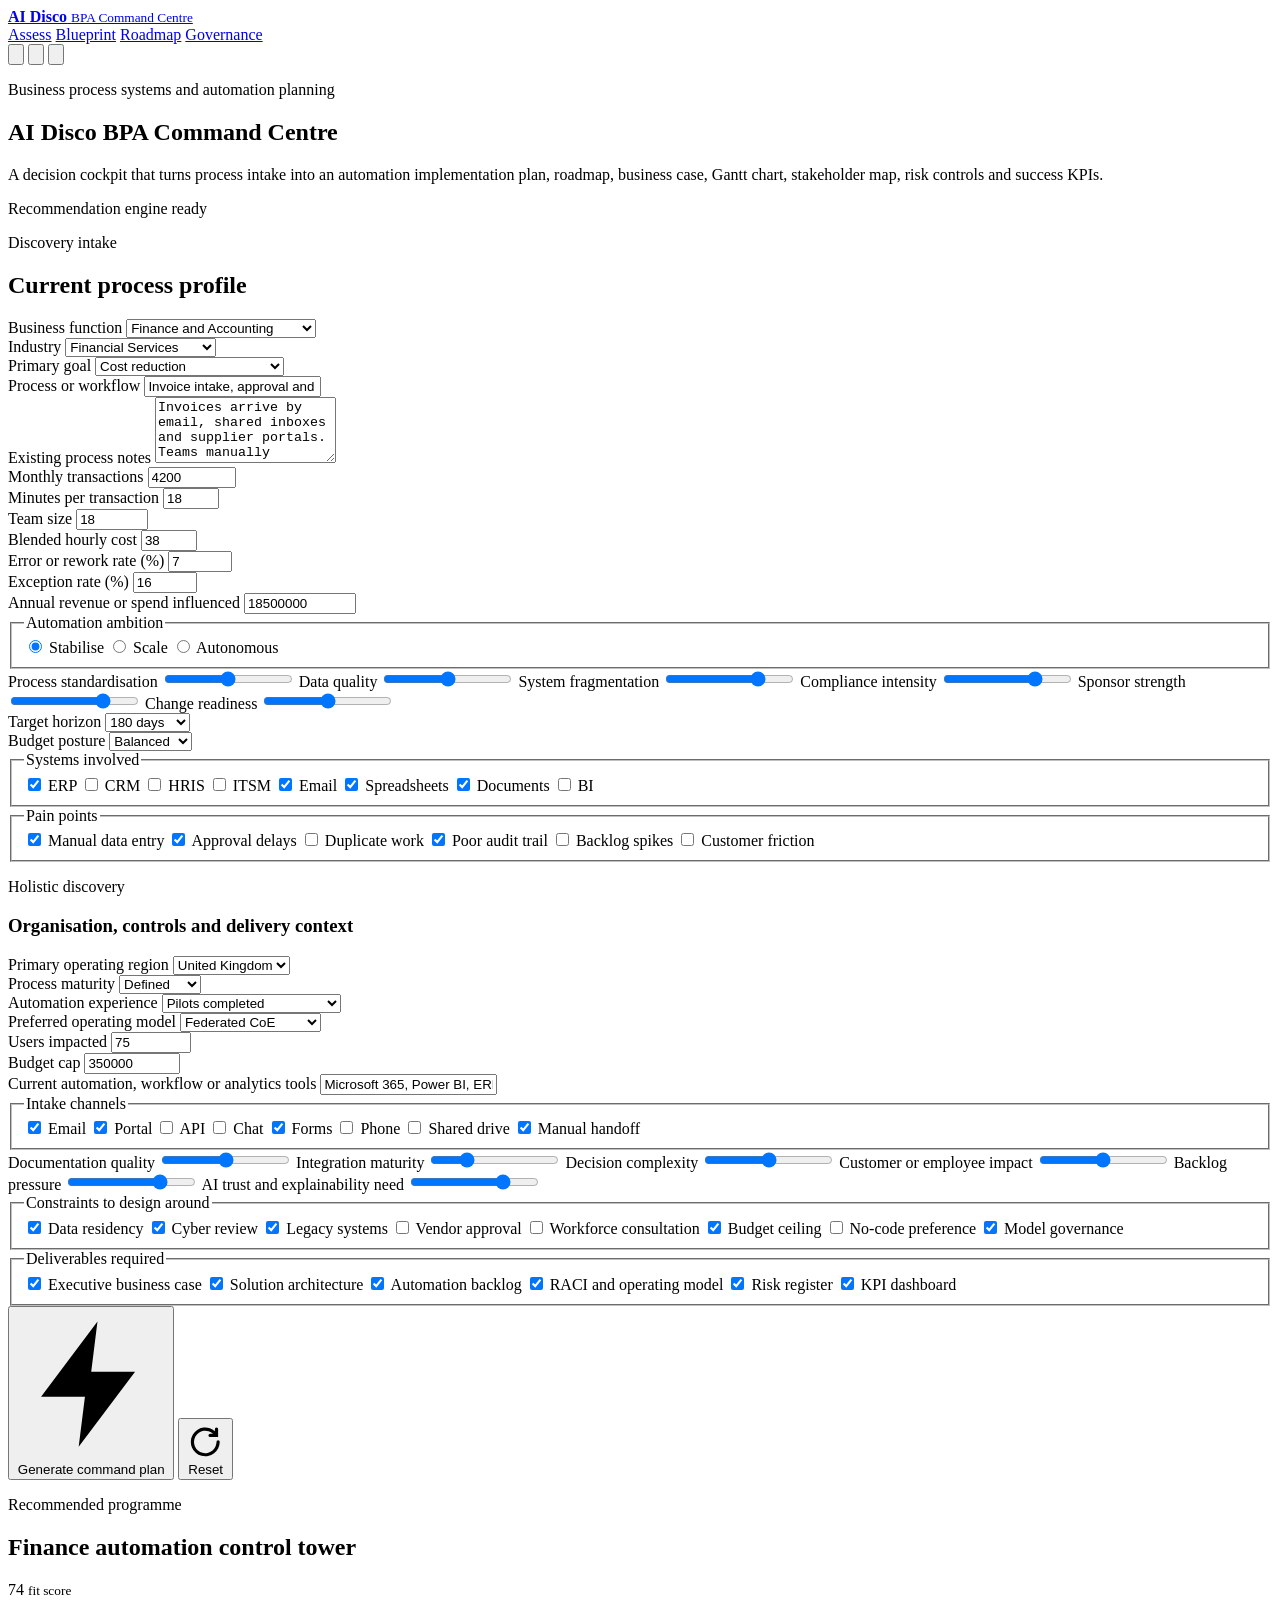
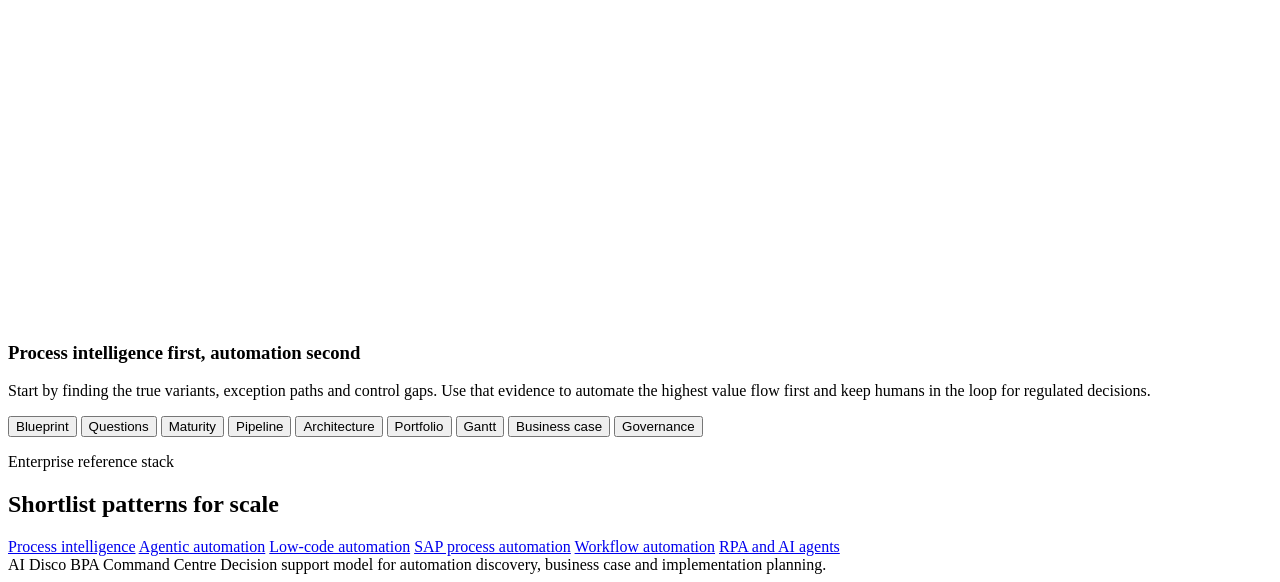
==== commit 81f05fdb: "Update print statement from 'Hello' to 'Goodbye'" ====
--- a/index.html
+++ b/index.html
@@ -1,4020 +1,443 @@
-<!DOCTYPE html>
+<!doctype html>
 <html lang="en">
-<head>
-<meta charset="UTF-8">
-<meta name="viewport" content="width=device-width,initial-scale=1.0">
-<title>Business Process Automation — Khushboo Pasari</title>
-<style>
-*{box-sizing:border-box;margin:0;padding:0}
-:root{
-  --bg:#f3f2ee;--card:#fff;--hdr:#181816;
-  --accent:#e8a84c;--t1:#1a1917;--t2:#5a5955;--t3:#9a9890;
-  --br:rgba(0,0,0,0.09);--br2:rgba(0,0,0,0.16);
-  --mb:#fce8e8;--mc:#a33030;--sb:#fff3e0;--sc:#b06010;
-  --ab:#e8f5e9;--ac:#2e7d32;--hb:#faece7;--hc:#993c1d;
-  --xb:#faeeda;--xc:#854f0b;--lb:#eaf3de;--lc:#3b6d11;
-  --r:8px;
-}
-body{font-family:system-ui,-apple-system,"Segoe UI",sans-serif;background:var(--bg);color:var(--t1);min-height:100vh;display:flex;flex-direction:column}
-.hdr{background:var(--hdr);height:50px;display:flex;align-items:center;justify-content:space-between;padding:0 18px;flex-shrink:0}
-.hdr-l{display:flex;align-items:center;gap:10px}
-.hdr-badge{font-size:9px;color:var(--accent);letter-spacing:.09em;text-transform:uppercase;background:rgba(232,168,76,0.13);padding:3px 8px;border-radius:4px;border:0.5px solid rgba(232,168,76,0.3)}
-.hdr-title{font-size:13px;font-weight:500;color:#e0ddd5}
-.hdr-r{display:flex;align-items:center;gap:8px}
-.avatar{width:28px;height:28px;border-radius:50%;background:linear-gradient(135deg,#e8a84c,#c78c38);display:flex;align-items:center;justify-content:center;font-size:10px;font-weight:600;color:#1a1000}
-.owner{font-size:11px;color:#888}
-.tabs{background:#fff;border-bottom:0.5px solid var(--br);display:flex;flex-shrink:0}
-.tab{padding:10px 20px;font-size:13px;cursor:pointer;color:var(--t2);border-bottom:2px solid transparent;transition:all .15s;user-select:none}
-.tab:hover{color:var(--t1)}.tab.on{color:var(--accent);border-bottom-color:var(--accent);font-weight:500}
-.panel{display:none;flex:1;overflow-y:auto;padding:18px}.panel.on{display:block}
-.panel::-webkit-scrollbar{width:5px}.panel::-webkit-scrollbar-thumb{background:var(--br2);border-radius:2px}
-.stats{display:grid;grid-template-columns:repeat(5,1fr);gap:8px;margin-bottom:14px}
-.sc{background:var(--card);border:0.5px solid var(--br);border-radius:var(--r);padding:12px 14px}
-.sc-l{font-size:10px;color:var(--t3);letter-spacing:.04em;text-transform:uppercase;margin-bottom:4px}
-.sc-v{font-size:19px;font-weight:600}.sc-s{font-size:11px;color:var(--t2);margin-top:2px}
-.sh{font-size:10px;font-weight:500;color:var(--t3);letter-spacing:.07em;text-transform:uppercase;margin-bottom:10px;display:flex;align-items:center;gap:8px}
-.sh::after{content:"";flex:1;height:0.5px;background:var(--br)}
-.legend{display:flex;gap:10px;flex-wrap:wrap;font-size:11px;color:var(--t2);margin-bottom:10px}
-.filters{display:flex;gap:5px;flex-wrap:wrap;margin-bottom:12px}
-.fb{padding:4px 10px;border-radius:13px;font-size:11px;cursor:pointer;background:var(--card);color:var(--t2);border:0.5px solid var(--br);transition:all .12s}
-.fb:hover{border-color:var(--br2)}.fb.on{background:rgba(232,168,76,0.12);color:var(--accent);border-color:rgba(232,168,76,.35);font-weight:500}
-.pgrid{display:grid;grid-template-columns:repeat(auto-fill,minmax(195px,1fr));gap:6px;margin-bottom:12px}
-.pc{background:var(--card);border:0.5px solid var(--br);border-left:2.5px solid transparent;border-radius:var(--r);padding:9px 11px;cursor:pointer;transition:all .12s}
-.pc:hover{border-color:var(--br2)}.pc.on{border-color:rgba(232,168,76,0.3);border-left-color:var(--accent);background:#fffcf4}
-.pc-name{font-size:12.5px;font-weight:500;margin-bottom:5px;line-height:1.3}
-.pc-tags{display:flex;gap:4px;flex-wrap:wrap}
-.fn-lbl{font-size:9px;font-weight:500;color:var(--t3);letter-spacing:.06em;text-transform:uppercase;grid-column:1/-1;padding:6px 0 2px}
-.mk{font-size:9px;padding:1px 6px;border-radius:7px;font-weight:500}
-.mk-m{background:var(--mb);color:var(--mc)}.mk-s{background:var(--sb);color:var(--sc)}.mk-a{background:var(--ab);color:var(--ac)}
-.mk-h{background:var(--hb);color:var(--hc)}.mk-med{background:var(--xb);color:var(--xc)}.mk-l{background:var(--lb);color:var(--lc)}
-.bdg{display:inline-block;padding:2px 8px;border-radius:10px;font-size:11px;font-weight:500}
-.bdg-m{background:var(--mb);color:var(--mc)}.bdg-s{background:var(--sb);color:var(--sc)}.bdg-a{background:var(--ab);color:var(--ac)}
-.bdg-h{background:var(--hb);color:var(--hc)}.bdg-med{background:var(--xb);color:var(--xc)}.bdg-l{background:var(--lb);color:var(--lc)}
-.bdg-qw{background:var(--ab);color:var(--ac)}.bdg-str{background:#e6f1fb;color:#185fa5}
-.empty-msg{text-align:center;padding:30px;color:var(--t3);font-size:13px}
-.detail{background:var(--card);border:0.5px solid var(--br);border-radius:var(--r);padding:16px;margin-top:2px}
-.d-bc{font-size:10px;color:var(--t3);letter-spacing:.04em;margin-bottom:4px}
-.d-title{font-size:18px;font-weight:600;margin-bottom:8px;line-height:1.2}
-.d-badges{display:flex;gap:5px;flex-wrap:wrap;margin-bottom:9px}
-.d-sum{font-size:13px;color:var(--t2);line-height:1.65;padding-bottom:12px;border-bottom:0.5px solid var(--br);margin-bottom:12px}
-.body-text{font-size:12.5px;color:var(--t2);line-height:1.7}
-.prog{height:5px;background:var(--br);border-radius:3px;overflow:hidden;position:relative;margin-top:4px}
-.prog-t{position:absolute;left:0;top:0;bottom:0;border-radius:3px;background:var(--ab);opacity:.45}
-.prog-c{position:absolute;left:0;top:0;bottom:0;border-radius:3px;background:var(--ac)}
-.g2{display:grid;grid-template-columns:1fr 1fr;gap:10px;margin-bottom:10px}
-.g4{display:grid;grid-template-columns:repeat(4,1fr);gap:8px;margin-bottom:12px}
-.card{background:var(--card);border:0.5px solid var(--br);border-radius:var(--r);padding:13px 15px}
-.ph-row{display:grid;grid-template-columns:72px 1fr;gap:10px;align-items:start;padding:7px 0;border-bottom:0.5px solid var(--br)}
-.ph-row:last-child{border-bottom:none}
-.ph-lbl{padding:3px 6px;border-radius:5px;font-size:10px;font-weight:500;text-align:center;line-height:1.3}
-.ph1{background:#e6f1fb;color:#185fa5}.ph2{background:#f0edf9;color:#5a3ab5}.ph3{background:#fff3e0;color:#b06010}
-.ph4{background:#fce8e8;color:#a33030}.ph5{background:#e8f5e9;color:#2e7d32}.ph6{background:#f0f0ee;color:#666}
-.ph-name{font-size:12.5px;font-weight:500;margin-bottom:2px}
-.ph-ul{list-style:none}
-.ph-ul li{font-size:12px;color:var(--t2);padding-left:13px;position:relative;line-height:1.45;margin-bottom:1px}
-.ph-ul li::before{content:"\2192";position:absolute;left:0;color:var(--t3);font-size:10px;top:2px}
-.srow{display:flex;align-items:flex-start;gap:8px;margin-bottom:7px}
-.sav{width:28px;height:28px;border-radius:50%;display:flex;align-items:center;justify-content:center;font-size:9px;font-weight:500;flex-shrink:0}
-.sa-blue{background:#e6f1fb;color:#185fa5}.sa-purple{background:#f0edf9;color:#5a3ab5}
-.sa-amber{background:#fff3e0;color:#b06010}.sa-red{background:#fce8e8;color:#a33030}
-.sa-green{background:#e8f5e9;color:#2e7d32}.sa-gray{background:#f0f0ee;color:#666}
-.tools{display:flex;flex-wrap:wrap;gap:4px;margin-top:8px}
-.tool{padding:2px 8px;border-radius:10px;font-size:11px;background:var(--bg);color:var(--t2);border:0.5px solid var(--br2)}
-.pre{font-size:12px;color:var(--t2);padding-left:13px;position:relative;line-height:1.5;margin-bottom:3px}
-.pre::before{content:"\25c6";position:absolute;left:0;font-size:7px;color:var(--accent);top:5px}
-.risk-r{display:grid;grid-template-columns:50px 1fr;gap:8px;padding:8px;border-radius:6px;background:var(--bg);border:0.5px solid var(--br);margin-bottom:5px}
-.rl{font-size:9px;padding:2px 5px;border-radius:5px;font-weight:500;text-align:center}
-.rl-h{background:var(--mb);color:var(--mc)}.rl-m{background:var(--xb);color:var(--xc)}.rl-l{background:var(--lb);color:var(--lc)}
-.rd{font-size:12px;font-weight:500;margin-bottom:2px}.rm{font-size:11px;color:var(--t2)}
-.kt{width:100%;border-collapse:collapse;font-size:12px}
-.kt th{text-align:left;padding:5px 8px;font-size:10px;color:var(--t3);letter-spacing:.04em;text-transform:uppercase;border-bottom:0.5px solid var(--br);font-weight:400}
-.kt td{padding:6px 8px;color:var(--t2);border-bottom:0.5px solid var(--br);vertical-align:top;line-height:1.4}
-.kt tr:last-child td{border-bottom:none}.kt-m{color:var(--t1);font-weight:500}.kt-t{color:#2e7d32;font-size:11px}
-.ps-wrap{display:flex;gap:5px;flex-wrap:wrap;margin-bottom:14px}
-.ps-btn{padding:4px 10px;border-radius:13px;font-size:11px;cursor:pointer;background:var(--card);color:var(--t2);border:0.5px solid var(--br);transition:all .12s;line-height:1.3}
-.ps-btn:hover{border-color:var(--br2)}.ps-btn.on{background:rgba(232,168,76,0.12);color:var(--accent);border-color:rgba(232,168,76,.35);font-weight:500}
-.goto-btn{background:var(--accent);color:#1a1000;border:none;padding:8px 20px;border-radius:6px;font-size:12px;font-weight:600;cursor:pointer}
-.goto-btn:hover{background:#d4963c}
-@media(max-width:680px){.stats{grid-template-columns:1fr 1fr}.g4{grid-template-columns:1fr 1fr}.g2{grid-template-columns:1fr}}
-
-
-
-/* ── EMMA ───────────────────────────────────────────────────────── */
-#emma-toggle{position:fixed;bottom:24px;right:24px;z-index:1000;width:52px;height:52px;border-radius:50%;background:linear-gradient(135deg,#e8a84c,#c57f20);border:none;cursor:pointer;box-shadow:0 4px 18px rgba(232,168,76,0.5);display:flex;align-items:center;justify-content:center;transition:transform .18s}
-#emma-toggle:hover{transform:scale(1.09)}
-#emma-toggle.listening{animation:epulse 1.1s infinite}
-@keyframes epulse{0%,100%{box-shadow:0 4px 18px rgba(232,168,76,0.5)}50%{box-shadow:0 0 0 12px rgba(232,168,76,0.12),0 4px 18px rgba(232,168,76,0.5)}}
-#emma-panel{position:fixed;bottom:88px;right:24px;z-index:999;width:420px;max-height:calc(100vh - 110px);background:#fff;border:0.5px solid rgba(0,0,0,0.11);border-radius:14px;box-shadow:0 14px 48px rgba(0,0,0,0.18);display:none;flex-direction:column;overflow:hidden}
-#emma-panel.open{display:flex}
-.emma-hdr{background:linear-gradient(135deg,#181816,#2a2925);padding:13px 16px;display:flex;align-items:center;gap:10px;flex-shrink:0}
-.emma-av{width:34px;height:34px;border-radius:50%;background:linear-gradient(135deg,#e8a84c,#c57f20);display:flex;align-items:center;justify-content:center;font-size:13px;font-weight:700;color:#1a1000;flex-shrink:0}
-.emma-nm{font-size:13px;font-weight:600;color:#e8e6de}.emma-rl{font-size:10px;color:#777}
-.emma-hdr-btns{display:flex;gap:5px;align-items:center;margin-left:auto}
-.ehbtn{background:none;border:none;cursor:pointer;padding:4px 7px;border-radius:5px;font-size:13px;color:#888;transition:background .12s}
-.ehbtn:hover{background:rgba(255,255,255,0.1)}.ehbtn.voice-on{color:#e8a84c}
-.emma-vbanner{padding:5px 14px;background:#fffcf4;border-bottom:0.5px solid rgba(232,168,76,0.2);font-size:11px;color:#b06010;display:none;align-items:center;gap:5px;flex-shrink:0}
-.emma-vbanner.on{display:flex}
-.emma-ctx{padding:7px 14px;background:#fffcf4;border-bottom:0.5px solid rgba(232,168,76,0.2);font-size:11px;flex-shrink:0;display:flex;align-items:center;gap:6px;min-height:31px}
-.ectx-dot{width:6px;height:6px;border-radius:50%;background:#ccc;flex-shrink:0;transition:background .2s}.ectx-dot.active{background:#2e7d32}
-.ectx-txt{font-size:11px;color:#b06010}
-.emma-quick{padding:8px 12px;border-bottom:0.5px solid var(--br);display:flex;flex-wrap:wrap;gap:4px;flex-shrink:0}
-.eq-btn{padding:4px 9px;border-radius:12px;font-size:10.5px;cursor:pointer;background:#f5f4f0;color:#5a5955;border:0.5px solid rgba(0,0,0,0.09);transition:all .12s}
-.eq-btn:hover{background:#fffcf4;border-color:rgba(232,168,76,0.4);color:#b06010}
-.emma-msgs{flex:1;overflow-y:auto;padding:12px 14px;display:flex;flex-direction:column;gap:10px;min-height:160px}
-.emma-msgs::-webkit-scrollbar{width:3px}.emma-msgs::-webkit-scrollbar-thumb{background:#e0ddd5;border-radius:2px}
-.emsg{max-width:90%;font-size:12.5px;line-height:1.65;border-radius:10px;padding:9px 12px;word-wrap:break-word}
-.emsg-user{background:#f0efe9;color:#1a1917;align-self:flex-end;border-bottom-right-radius:3px}
-.emsg-emma{background:#fffcf4;color:#1a1917;align-self:flex-start;border-bottom-left-radius:3px;border:0.5px solid rgba(232,168,76,0.2)}
-.emsg-emma table{width:100%;border-collapse:collapse;margin:8px 0;font-size:11.5px}
-.emsg-emma th{background:#f5f4f0;padding:5px 8px;text-align:left;border:0.5px solid var(--br);font-weight:600;font-size:10.5px;color:var(--t2)}
-.emsg-emma td{padding:5px 8px;border:0.5px solid var(--br);color:var(--t2)}
-.emsg-emma tr:nth-child(even) td{background:#fafaf8}
-.emsg-emma strong{color:var(--t1);font-weight:600}
-.emsg-emma pre{background:#f5f4f0;padding:8px;border-radius:4px;font-size:11px;overflow-x:auto;white-space:pre-wrap}
-.emsg-emma ul,.emsg-emma ol{padding-left:16px;margin:5px 0}.emsg-emma li{margin-bottom:2px}
-.apbox{background:#fffdf0;border-left:3px solid var(--accent);padding:8px 11px;margin-top:8px;font-size:11.5px;color:#854f0b;border-radius:0 6px 6px 0}
-.echart{background:#fafaf8;border:0.5px solid var(--br);border-radius:6px;padding:10px;margin:8px 0;overflow-x:auto}
-.em-loading{align-self:flex-start;display:flex;align-items:center;gap:6px;padding:9px 14px;color:#9a9890;font-size:12px}
-.edot{display:flex;gap:3px}.edot span{width:5px;height:5px;border-radius:50%;background:#e8a84c;animation:edb 1.2s infinite}
-.edot span:nth-child(2){animation-delay:.2s}.edot span:nth-child(3){animation-delay:.4s}
-@keyframes edb{0%,80%,100%{transform:translateY(0)}40%{transform:translateY(-5px)}}
-.emma-disc{padding:5px 14px 6px;font-size:10px;color:#bbb;text-align:center;flex-shrink:0}
-.emma-footer{padding:9px 12px;border-top:0.5px solid var(--br);display:flex;gap:7px;flex-shrink:0;align-items:flex-end}
-#emma-input{flex:1;border:0.5px solid var(--br);border-radius:8px;padding:8px 10px;font-size:12.5px;font-family:inherit;resize:none;min-height:36px;max-height:88px;outline:none;color:var(--t1)}
-#emma-input:focus{border-color:rgba(232,168,76,0.5)}
-.emma-fbx{display:flex;flex-direction:column;gap:5px;flex-shrink:0}
-#emma-mic{width:34px;height:34px;border-radius:50%;border:0.5px solid var(--br);background:#f5f4f0;cursor:pointer;font-size:12px;font-weight:500;display:flex;align-items:center;justify-content:center;transition:all .12s}
-#emma-mic:hover{background:#fffcf4;border-color:rgba(232,168,76,.4)}
-#emma-mic.rec{background:#fce8e8;border-color:#a33030}
-#emma-send{background:var(--accent);color:#1a1000;border:none;border-radius:8px;padding:0 14px;font-size:12px;font-weight:600;cursor:pointer;height:36px}
-#emma-send:hover{background:#d4963c}
-#emma-send:disabled{background:#e0ddd5;color:#aaa;cursor:default}
-@media(max-width:480px){#emma-panel{width:calc(100vw - 24px);right:12px}}
-
-
-.em-change-block{background:#fffdf0;border:0.5px solid rgba(232,168,76,0.4);border-radius:7px;padding:10px 12px;margin:8px 0}
-.em-change-title{font-size:9.5px;font-weight:500;color:#b06010;text-transform:uppercase;letter-spacing:.05em;margin-bottom:5px}
-.em-change-what{font-size:12px;margin-bottom:4px}
-.em-change-content{font-size:11px;color:#5a5955;background:#fff;border:0.5px solid rgba(232,168,76,0.2);border-radius:4px;padding:6px 8px;margin-bottom:8px;max-height:80px;overflow-y:auto;white-space:pre-wrap}
-.em-change-actions{display:flex;gap:6px}
-.em-apply-btn{background:#2e7d32;color:#fff;border:none;padding:5px 12px;border-radius:5px;font-size:11px;cursor:pointer;font-weight:500}
-.em-apply-btn:hover{background:#256428}.em-apply-btn:disabled{opacity:.5;cursor:default}
-.em-discard-btn{background:none;color:#888;border:0.5px solid rgba(0,0,0,0.1);padding:5px 10px;border-radius:5px;font-size:11px;cursor:pointer}
-.em-discard-btn:hover{color:#a33030}.em-discard-btn:disabled{opacity:.5}
-.em-pdf-btn{background:#e6f1fb;color:#185fa5;border:none;border-radius:6px;padding:6px 12px;margin:5px 0;font-size:11.5px;cursor:pointer;font-weight:500;display:inline-block}
-.em-pdf-btn:hover{background:#d0e4f7}
-
-</style>
-</head>
-<body>
-<div class="hdr">
-  <div class="hdr-l">
-    <span class="hdr-badge">BPA Dashboard</span>
-    <span class="hdr-title">Business Process Automation</span>
-  </div>
-  <div class="hdr-r">
-    <div class="avatar">KP</div>
-    <span class="owner">Khushboo Pasari</span>
-  </div>
-</div>
-<div class="tabs">
-  <div class="tab on" id="tab0" onclick="switchTab(0)">&#9634; Process Planner</div>
-  <div class="tab" id="tab1" onclick="switchTab(1)">&#9635; Implementation Plans</div>
-</div>
-<div class="panel on" id="p0">
-<div class="stats"><div class="sc"><div class="sc-l">Total Processes</div><div class="sc-v">24</div><div class="sc-s">Across 7 functions</div></div><div class="sc"><div class="sc-l">Fully Manual</div><div class="sc-v" style="color:var(--mc)">13</div><div class="sc-s">Require automation</div></div><div class="sc"><div class="sc-l">Semi-Automated</div><div class="sc-v" style="color:var(--sc)">11</div><div class="sc-s">Partially automated</div></div><div class="sc"><div class="sc-l">Potential Annual Saving</div><div class="sc-v" style="color:var(--ac)">&#163;1.7M</div><div class="sc-s">At full automation</div></div><div class="sc"><div class="sc-l">Implementation Cost</div><div class="sc-v">&#163;641k</div><div class="sc-s">One-time investment</div></div></div>
-<div class="legend"><span class="mk mk-m">Manual</span> Manual &nbsp; <span class="mk mk-s">Semi</span> Semi &nbsp; <span class="mk mk-a">Auto</span> Auto &nbsp; &nbsp; <span class="mk mk-h">High ROI</span> &nbsp; <span class="mk mk-med">Med ROI</span> &nbsp; <span class="mk mk-l">Low ROI</span></div>
-<div class="filters" id="fn-bar">
-<button class="fb on" data-fn="All" onclick="setFn(this)">All</button>
-<button class="fb" data-fn="Sales &amp; Order Management" onclick="setFn(this)">Sales &amp; Order</button>
-<button class="fb" data-fn="Supply Chain &amp; Procurement" onclick="setFn(this)">Supply Chain</button>
-<button class="fb" data-fn="Customer Support" onclick="setFn(this)">Support</button>
-<button class="fb" data-fn="Finance &amp; Billing" onclick="setFn(this)">Finance</button>
-<button class="fb" data-fn="HR &amp; Workforce" onclick="setFn(this)">HR</button>
-<button class="fb" data-fn="IT &amp; Systems Operations" onclick="setFn(this)">IT &amp; Ops</button>
-<button class="fb" data-fn="Partner &amp; Channel Mgmt" onclick="setFn(this)">Partners</button>
-</div>
-<div class="pgrid" id="proc-grid">
-<div class="fn-lbl" data-fn="Sales &amp; Order Management">Sales &amp; Order</div>
-<div class="pc" data-fn="Sales &amp; Order Management" data-id="0" onclick="selProc(0)">
-<div class="pc-name">Lead qualification &amp; scoring</div>
-<div class="pc-tags"><span class="mk mk-s">Semi</span> <span class="mk mk-h">High ROI</span></div>
-</div>
-<div class="pc" data-fn="Sales &amp; Order Management" data-id="1" onclick="selProc(1)">
-<div class="pc-name">Quote generation &amp; approval</div>
-<div class="pc-tags"><span class="mk mk-s">Semi</span> <span class="mk mk-h">High ROI</span></div>
-</div>
-<div class="pc" data-fn="Sales &amp; Order Management" data-id="2" onclick="selProc(2)">
-<div class="pc-name">Order entry &amp; validation</div>
-<div class="pc-tags"><span class="mk mk-m">Manual</span> <span class="mk mk-h">High ROI</span></div>
-</div>
-<div class="pc" data-fn="Sales &amp; Order Management" data-id="3" onclick="selProc(3)">
-<div class="pc-name">Order status communication</div>
-<div class="pc-tags"><span class="mk mk-m">Manual</span> <span class="mk mk-h">High ROI</span></div>
-</div>
-<div class="fn-lbl" data-fn="Supply Chain &amp; Procurement">Supply Chain</div>
-<div class="pc" data-fn="Supply Chain &amp; Procurement" data-id="4" onclick="selProc(4)">
-<div class="pc-name">Supplier onboarding</div>
-<div class="pc-tags"><span class="mk mk-m">Manual</span> <span class="mk mk-h">High ROI</span></div>
-</div>
-<div class="pc" data-fn="Supply Chain &amp; Procurement" data-id="5" onclick="selProc(5)">
-<div class="pc-name">Purchase order approval</div>
-<div class="pc-tags"><span class="mk mk-s">Semi</span> <span class="mk mk-h">High ROI</span></div>
-</div>
-<div class="pc" data-fn="Supply Chain &amp; Procurement" data-id="6" onclick="selProc(6)">
-<div class="pc-name">Goods receipt &amp; 3-way matching</div>
-<div class="pc-tags"><span class="mk mk-s">Semi</span> <span class="mk mk-h">High ROI</span></div>
-</div>
-<div class="pc" data-fn="Supply Chain &amp; Procurement" data-id="7" onclick="selProc(7)">
-<div class="pc-name">Inventory reorder triggering</div>
-<div class="pc-tags"><span class="mk mk-m">Manual</span> <span class="mk mk-h">High ROI</span></div>
-</div>
-<div class="fn-lbl" data-fn="Customer Support">Support</div>
-<div class="pc" data-fn="Customer Support" data-id="8" onclick="selProc(8)">
-<div class="pc-name">Ticket triage &amp; routing</div>
-<div class="pc-tags"><span class="mk mk-s">Semi</span> <span class="mk mk-h">High ROI</span></div>
-</div>
-<div class="pc" data-fn="Customer Support" data-id="9" onclick="selProc(9)">
-<div class="pc-name">First-response &amp; FAQ resolution</div>
-<div class="pc-tags"><span class="mk mk-m">Manual</span> <span class="mk mk-h">High ROI</span></div>
-</div>
-<div class="pc" data-fn="Customer Support" data-id="10" onclick="selProc(10)">
-<div class="pc-name">SLA monitoring &amp; escalation</div>
-<div class="pc-tags"><span class="mk mk-m">Manual</span> <span class="mk mk-med">Med ROI</span></div>
-</div>
-<div class="pc" data-fn="Customer Support" data-id="11" onclick="selProc(11)">
-<div class="pc-name">CSAT survey &amp; analysis</div>
-<div class="pc-tags"><span class="mk mk-s">Semi</span> <span class="mk mk-med">Med ROI</span></div>
-</div>
-<div class="fn-lbl" data-fn="Finance &amp; Billing">Finance</div>
-<div class="pc" data-fn="Finance &amp; Billing" data-id="12" onclick="selProc(12)">
-<div class="pc-name">Invoice processing</div>
-<div class="pc-tags"><span class="mk mk-m">Manual</span> <span class="mk mk-h">High ROI</span></div>
-</div>
-<div class="pc" data-fn="Finance &amp; Billing" data-id="13" onclick="selProc(13)">
-<div class="pc-name">Revenue recognition</div>
-<div class="pc-tags"><span class="mk mk-s">Semi</span> <span class="mk mk-h">High ROI</span></div>
-</div>
-<div class="pc" data-fn="Finance &amp; Billing" data-id="14" onclick="selProc(14)">
-<div class="pc-name">Expense report processing</div>
-<div class="pc-tags"><span class="mk mk-m">Manual</span> <span class="mk mk-med">Med ROI</span></div>
-</div>
-<div class="pc" data-fn="Finance &amp; Billing" data-id="15" onclick="selProc(15)">
-<div class="pc-name">Month-end close tasks</div>
-<div class="pc-tags"><span class="mk mk-s">Semi</span> <span class="mk mk-h">High ROI</span></div>
-</div>
-<div class="fn-lbl" data-fn="HR &amp; Workforce">HR</div>
-<div class="pc" data-fn="HR &amp; Workforce" data-id="16" onclick="selProc(16)">
-<div class="pc-name">Employee onboarding</div>
-<div class="pc-tags"><span class="mk mk-m">Manual</span> <span class="mk mk-med">Med ROI</span></div>
-</div>
-<div class="pc" data-fn="HR &amp; Workforce" data-id="17" onclick="selProc(17)">
-<div class="pc-name">Leave &amp; absence management</div>
-<div class="pc-tags"><span class="mk mk-s">Semi</span> <span class="mk mk-l">Low ROI</span></div>
-</div>
-<div class="pc" data-fn="HR &amp; Workforce" data-id="18" onclick="selProc(18)">
-<div class="pc-name">Performance review cycle</div>
-<div class="pc-tags"><span class="mk mk-s">Semi</span> <span class="mk mk-med">Med ROI</span></div>
-</div>
-<div class="fn-lbl" data-fn="IT &amp; Systems Operations">IT &amp; Ops</div>
-<div class="pc" data-fn="IT &amp; Systems Operations" data-id="19" onclick="selProc(19)">
-<div class="pc-name">IT access provisioning</div>
-<div class="pc-tags"><span class="mk mk-m">Manual</span> <span class="mk mk-h">High ROI</span></div>
-</div>
-<div class="pc" data-fn="IT &amp; Systems Operations" data-id="20" onclick="selProc(20)">
-<div class="pc-name">Incident management &amp; alerting</div>
-<div class="pc-tags"><span class="mk mk-s">Semi</span> <span class="mk mk-h">High ROI</span></div>
-</div>
-<div class="pc" data-fn="IT &amp; Systems Operations" data-id="21" onclick="selProc(21)">
-<div class="pc-name">Software licence management</div>
-<div class="pc-tags"><span class="mk mk-m">Manual</span> <span class="mk mk-med">Med ROI</span></div>
-</div>
-<div class="fn-lbl" data-fn="Partner &amp; Channel Mgmt">Partners</div>
-<div class="pc" data-fn="Partner &amp; Channel Mgmt" data-id="22" onclick="selProc(22)">
-<div class="pc-name">Partner deal registration</div>
-<div class="pc-tags"><span class="mk mk-m">Manual</span> <span class="mk mk-h">High ROI</span></div>
-</div>
-<div class="pc" data-fn="Partner &amp; Channel Mgmt" data-id="23" onclick="selProc(23)">
-<div class="pc-name">Channel performance reporting</div>
-<div class="pc-tags"><span class="mk mk-m">Manual</span> <span class="mk mk-h">High ROI</span></div>
-</div>
-</div>
-<div class="empty-msg" id="empty-msg">Click a process card to see its automation blueprint</div>
-<div class="detail" id="det-0" style="display:none">
-<div class="d-bc">Sales &amp; Order Management</div><div class="d-title">Lead qualification &amp; scoring</div>
-<div class="d-badges"><span class="bdg bdg-s">Semi</span> <span class="bdg bdg-h">High ROI</span> <span class="bdg bdg-l">Low complexity</span> <span class="bdg bdg-qw">Quick win</span></div>
-<div class="d-sum">Replace rep-led manual scoring and CRM data entry with an AI-powered lead scoring engine and automated nurture sequences. High volume, low complexity, immediate pipeline velocity impact.</div>
-<div class="g2" style="margin-bottom:12px"><div class="card"><div class="sh">Current automation level</div><div style="font-size:24px;font-weight:600;color:var(--ac)">30%</div><div class="prog"><div class="prog-t" style="width:90%"></div><div class="prog-c" style="width:30%"></div></div><div style="font-size:11px;color:var(--t3);margin-top:4px">Target: 90% &mdash; Gap: +60%</div></div>
-<div class="card"><div class="sh">Financials</div><div style="font-size:13px;color:var(--t2);line-height:2.1">Annual saving: <strong style="color:var(--ac)">&#163;45k</strong><br>Impl. cost: <strong>&#163;20k</strong><br>Payback: <strong>5 months</strong></div></div></div>
-<div class="card" style="margin-bottom:10px"><div class="sh">Discovery tasks &amp; manual touchpoints</div><div class="body-text">Audit current lead sources and CRM data quality · Map all manual touchpoints in lead triage process</div></div>
-<div class="card" style="margin-bottom:10px"><div class="sh">Recommended tooling</div><div class="tools"><span class="tool">Salesforce Einstein / HubSpot AI</span><span class="tool">Clearbit (enrichment)</span><span class="tool">Outreach / Salesloft (sequences)</span><span class="tool">Looker / Salesforce reports (measurement)</span></div></div>
-<div style="text-align:center;margin-top:8px"><button class="goto-btn" onclick="goToPlan(0)">View Full Implementation Plan &#8594;</button></div>
-</div>
-<div class="detail" id="det-1" style="display:none">
-<div class="d-bc">Sales &amp; Order Management</div><div class="d-title">Quote generation &amp; approval</div>
-<div class="d-badges"><span class="bdg bdg-s">Semi</span> <span class="bdg bdg-h">High ROI</span> <span class="bdg bdg-med">Medium complexity</span> <span class="bdg bdg-qw">Quick win</span></div>
-<div class="d-sum">Replace manual pricing lookups and email approval chains with a CPQ engine that auto-generates branded proposals and routes approvals via defined business rules.</div>
-<div class="g2" style="margin-bottom:12px"><div class="card"><div class="sh">Current automation level</div><div style="font-size:24px;font-weight:600;color:var(--ac)">45%</div><div class="prog"><div class="prog-t" style="width:92%"></div><div class="prog-c" style="width:45%"></div></div><div style="font-size:11px;color:var(--t3);margin-top:4px">Target: 92% &mdash; Gap: +47%</div></div>
-<div class="card"><div class="sh">Financials</div><div style="font-size:13px;color:var(--t2);line-height:2.1">Annual saving: <strong style="color:var(--ac)">&#163;60k</strong><br>Impl. cost: <strong>&#163;40k</strong><br>Payback: <strong>8 months</strong></div></div></div>
-<div class="card" style="margin-bottom:10px"><div class="sh">Discovery tasks &amp; manual touchpoints</div><div class="body-text">Map all product/service configurations and pricing rules · Audit current approval bottlenecks and average cycle time</div></div>
-<div class="card" style="margin-bottom:10px"><div class="sh">Recommended tooling</div><div class="tools"><span class="tool">Salesforce CPQ</span><span class="tool">DocuSign</span><span class="tool">Slack (approval notifications)</span><span class="tool">ERP integration (SAP/NetSuite)</span></div></div>
-<div style="text-align:center;margin-top:8px"><button class="goto-btn" onclick="goToPlan(1)">View Full Implementation Plan &#8594;</button></div>
-</div>
-<div class="detail" id="det-2" style="display:none">
-<div class="d-bc">Sales &amp; Order Management</div><div class="d-title">Order entry &amp; validation</div>
-<div class="d-badges"><span class="bdg bdg-m">Manual</span> <span class="bdg bdg-h">High ROI</span> <span class="bdg bdg-l">Low complexity</span> <span class="bdg bdg-qw">Quick win</span></div>
-<div class="d-sum">Eliminate manual re-keying of purchase orders into ERP by deploying OCR and RPA to extract, validate, and post order data automatically. Exception-only human review reduces data entry by over 85%.</div>
-<div class="g2" style="margin-bottom:12px"><div class="card"><div class="sh">Current automation level</div><div style="font-size:24px;font-weight:600;color:var(--ac)">10%</div><div class="prog"><div class="prog-t" style="width:95%"></div><div class="prog-c" style="width:10%"></div></div><div style="font-size:11px;color:var(--t3);margin-top:4px">Target: 95% &mdash; Gap: +85%</div></div>
-<div class="card"><div class="sh">Financials</div><div style="font-size:13px;color:var(--t2);line-height:2.1">Annual saving: <strong style="color:var(--ac)">&#163;80k</strong><br>Impl. cost: <strong>&#163;27k</strong><br>Payback: <strong>4 months</strong></div></div></div>
-<div class="card" style="margin-bottom:10px"><div class="sh">Discovery tasks &amp; manual touchpoints</div><div class="body-text">Audit all PO formats received (PDF, EDI, portal, email) · Document ERP field mapping requirements</div></div>
-<div class="card" style="margin-bottom:10px"><div class="sh">Recommended tooling</div><div class="tools"><span class="tool">ABBYY FlexiCapture / AWS Textract (OCR)</span><span class="tool">UiPath / Power Automate (RPA)</span><span class="tool">SAP / NetSuite (ERP)</span><span class="tool">Make.com (orchestration)</span></div></div>
-<div style="text-align:center;margin-top:8px"><button class="goto-btn" onclick="goToPlan(2)">View Full Implementation Plan &#8594;</button></div>
-</div>
-<div class="detail" id="det-3" style="display:none">
-<div class="d-bc">Sales &amp; Order Management</div><div class="d-title">Order status communication</div>
-<div class="d-badges"><span class="bdg bdg-m">Manual</span> <span class="bdg bdg-h">High ROI</span> <span class="bdg bdg-l">Low complexity</span> <span class="bdg bdg-qw">Quick win</span></div>
-<div class="d-sum">Connect ERP order status events to an automated notification engine that proactively keeps customers and reps informed via email and SMS, eliminating inbound WISMO queries.</div>
-<div class="g2" style="margin-bottom:12px"><div class="card"><div class="sh">Current automation level</div><div style="font-size:24px;font-weight:600;color:var(--ac)">15%</div><div class="prog"><div class="prog-t" style="width:95%"></div><div class="prog-c" style="width:15%"></div></div><div style="font-size:11px;color:var(--t3);margin-top:4px">Target: 95% &mdash; Gap: +80%</div></div>
-<div class="card"><div class="sh">Financials</div><div style="font-size:13px;color:var(--t2);line-height:2.1">Annual saving: <strong style="color:var(--ac)">&#163;25k</strong><br>Impl. cost: <strong>&#163;8k</strong><br>Payback: <strong>4 months</strong></div></div></div>
-<div class="card" style="margin-bottom:10px"><div class="sh">Discovery tasks &amp; manual touchpoints</div><div class="body-text">Map all ERP order status events (confirmed, allocated, shipped, delivered) · Audit current inbound WISMO query volume</div></div>
-<div class="card" style="margin-bottom:10px"><div class="sh">Recommended tooling</div><div class="tools"><span class="tool">ERP webhooks (SAP/NetSuite)</span><span class="tool">Twilio (SMS)</span><span class="tool">SendGrid / Postmark (email)</span><span class="tool">Make.com / Zapier (orchestration)</span></div></div>
-<div style="text-align:center;margin-top:8px"><button class="goto-btn" onclick="goToPlan(3)">View Full Implementation Plan &#8594;</button></div>
-</div>
-<div class="detail" id="det-4" style="display:none">
-<div class="d-bc">Supply Chain &amp; Procurement</div><div class="d-title">Supplier onboarding</div>
-<div class="d-badges"><span class="bdg bdg-m">Manual</span> <span class="bdg bdg-h">High ROI</span> <span class="bdg bdg-med">Medium complexity</span> <span class="bdg bdg-str">Strategic</span></div>
-<div class="d-sum">Replace paper-based supplier registration and manual compliance checks with a self-service supplier portal backed by automated verification workflows. Reduce onboarding from weeks to days.</div>
-<div class="g2" style="margin-bottom:12px"><div class="card"><div class="sh">Current automation level</div><div style="font-size:24px;font-weight:600;color:var(--ac)">20%</div><div class="prog"><div class="prog-t" style="width:85%"></div><div class="prog-c" style="width:20%"></div></div><div style="font-size:11px;color:var(--t3);margin-top:4px">Target: 85% &mdash; Gap: +65%</div></div>
-<div class="card"><div class="sh">Financials</div><div style="font-size:13px;color:var(--t2);line-height:2.1">Annual saving: <strong style="color:var(--ac)">&#163;70k</strong><br>Impl. cost: <strong>&#163;47k</strong><br>Payback: <strong>8 months</strong></div></div></div>
-<div class="card" style="margin-bottom:10px"><div class="sh">Discovery tasks &amp; manual touchpoints</div><div class="body-text">Map all supplier data and document requirements · Audit current onboarding timeline and bottlenecks</div></div>
-<div class="card" style="margin-bottom:10px"><div class="sh">Recommended tooling</div><div class="tools"><span class="tool">Coupa / Zip (supplier portal)</span><span class="tool">DocuSign (T&amp;C e-sign)</span><span class="tool">D&amp;B Direct / Refinitiv (compliance screening)</span><span class="tool">SAP / Oracle (ERP vendor master)</span></div></div>
-<div style="text-align:center;margin-top:8px"><button class="goto-btn" onclick="goToPlan(4)">View Full Implementation Plan &#8594;</button></div>
-</div>
-<div class="detail" id="det-5" style="display:none">
-<div class="d-bc">Supply Chain &amp; Procurement</div><div class="d-title">Purchase order approval</div>
-<div class="d-badges"><span class="bdg bdg-s">Semi</span> <span class="bdg bdg-h">High ROI</span> <span class="bdg bdg-l">Low complexity</span> <span class="bdg bdg-qw">Quick win</span></div>
-<div class="d-sum">Replace email-based approval chains and manual GL coding with a rules-driven approval workflow. Auto-approve routine orders; escalate exceptions only.</div>
-<div class="g2" style="margin-bottom:12px"><div class="card"><div class="sh">Current automation level</div><div style="font-size:24px;font-weight:600;color:var(--ac)">40%</div><div class="prog"><div class="prog-t" style="width:92%"></div><div class="prog-c" style="width:40%"></div></div><div style="font-size:11px;color:var(--t3);margin-top:4px">Target: 92% &mdash; Gap: +52%</div></div>
-<div class="card"><div class="sh">Financials</div><div style="font-size:13px;color:var(--t2);line-height:2.1">Annual saving: <strong style="color:var(--ac)">&#163;55k</strong><br>Impl. cost: <strong>&#163;16k</strong><br>Payback: <strong>3 months</strong></div></div></div>
-<div class="card" style="margin-bottom:10px"><div class="sh">Discovery tasks &amp; manual touchpoints</div><div class="body-text">Map current approval authority matrix by spend category and value · Audit average approval cycle time and bottleneck steps</div></div>
-<div class="card" style="margin-bottom:10px"><div class="sh">Recommended tooling</div><div class="tools"><span class="tool">Coupa / SAP Ariba (procurement)</span><span class="tool">Slack approval bots / Teams Adaptive Cards</span><span class="tool">Custom AI GL classifier</span><span class="tool">SAP / Oracle (ERP posting)</span></div></div>
-<div style="text-align:center;margin-top:8px"><button class="goto-btn" onclick="goToPlan(5)">View Full Implementation Plan &#8594;</button></div>
-</div>
-<div class="detail" id="det-6" style="display:none">
-<div class="d-bc">Supply Chain &amp; Procurement</div><div class="d-title">Goods receipt &amp; 3-way matching</div>
-<div class="d-badges"><span class="bdg bdg-s">Semi</span> <span class="bdg bdg-h">High ROI</span> <span class="bdg bdg-med">Medium complexity</span> <span class="bdg bdg-str">Strategic</span></div>
-<div class="d-sum">Automate the matching of purchase orders, goods receipts, and supplier invoices using RPA and AI extraction. Reduce AP processing time by 80% and eliminate duplicate payment risk.</div>
-<div class="g2" style="margin-bottom:12px"><div class="card"><div class="sh">Current automation level</div><div style="font-size:24px;font-weight:600;color:var(--ac)">35%</div><div class="prog"><div class="prog-t" style="width:90%"></div><div class="prog-c" style="width:35%"></div></div><div style="font-size:11px;color:var(--t3);margin-top:4px">Target: 90% &mdash; Gap: +55%</div></div>
-<div class="card"><div class="sh">Financials</div><div style="font-size:13px;color:var(--t2);line-height:2.1">Annual saving: <strong style="color:var(--ac)">&#163;90k</strong><br>Impl. cost: <strong>&#163;35k</strong><br>Payback: <strong>5 months</strong></div></div></div>
-<div class="card" style="margin-bottom:10px"><div class="sh">Discovery tasks &amp; manual touchpoints</div><div class="body-text">Map current 3-way match process and exception categories · Audit invoice formats received (PDF, EDI, portal)</div></div>
-<div class="card" style="margin-bottom:10px"><div class="sh">Recommended tooling</div><div class="tools"><span class="tool">Basware / Tipalti / Coupa Pay (AP automation)</span><span class="tool">UiPath / Power Automate (RPA)</span><span class="tool">AWS Textract / ABBYY (OCR)</span><span class="tool">SAP / Oracle (ERP)</span></div></div>
-<div style="text-align:center;margin-top:8px"><button class="goto-btn" onclick="goToPlan(6)">View Full Implementation Plan &#8594;</button></div>
-</div>
-<div class="detail" id="det-7" style="display:none">
-<div class="d-bc">Supply Chain &amp; Procurement</div><div class="d-title">Inventory reorder triggering</div>
-<div class="d-badges"><span class="bdg bdg-m">Manual</span> <span class="bdg bdg-h">High ROI</span> <span class="bdg bdg-l">Low complexity</span> <span class="bdg bdg-qw">Quick win</span></div>
-<div class="d-sum">Replace manual stock monitoring and email-based reorder requests with automated reorder triggers that fire PO drafts or EDI orders when inventory falls below dynamic safety stock levels.</div>
-<div class="g2" style="margin-bottom:12px"><div class="card"><div class="sh">Current automation level</div><div style="font-size:24px;font-weight:600;color:var(--ac)">5%</div><div class="prog"><div class="prog-t" style="width:95%"></div><div class="prog-c" style="width:5%"></div></div><div style="font-size:11px;color:var(--t3);margin-top:4px">Target: 95% &mdash; Gap: +90%</div></div>
-<div class="card"><div class="sh">Financials</div><div style="font-size:13px;color:var(--t2);line-height:2.1">Annual saving: <strong style="color:var(--ac)">&#163;40k</strong><br>Impl. cost: <strong>&#163;13k</strong><br>Payback: <strong>4 months</strong></div></div></div>
-<div class="card" style="margin-bottom:10px"><div class="sh">Discovery tasks &amp; manual touchpoints</div><div class="body-text">Audit current inventory monitoring process and tools · Map reorder points and safety stock levels per SKU</div></div>
-<div class="card" style="margin-bottom:10px"><div class="sh">Recommended tooling</div><div class="tools"><span class="tool">Netstock / Inventory Planner (demand planning)</span><span class="tool">SAP / NetSuite (ERP)</span><span class="tool">Zapier / Make.com (orchestration)</span><span class="tool">EDI (AS2 / SFTP for key suppliers)</span></div></div>
-<div style="text-align:center;margin-top:8px"><button class="goto-btn" onclick="goToPlan(7)">View Full Implementation Plan &#8594;</button></div>
-</div>
-<div class="detail" id="det-8" style="display:none">
-<div class="d-bc">Customer Support</div><div class="d-title">Ticket triage &amp; routing</div>
-<div class="d-badges"><span class="bdg bdg-s">Semi</span> <span class="bdg bdg-h">High ROI</span> <span class="bdg bdg-l">Low complexity</span> <span class="bdg bdg-qw">Quick win</span></div>
-<div class="d-sum">Deploy an AI classification layer on the support platform to automatically categorise, prioritise, and route incoming tickets, eliminating manual reading and assignment by queue managers.</div>
-<div class="g2" style="margin-bottom:12px"><div class="card"><div class="sh">Current automation level</div><div style="font-size:24px;font-weight:600;color:var(--ac)">30%</div><div class="prog"><div class="prog-t" style="width:92%"></div><div class="prog-c" style="width:30%"></div></div><div style="font-size:11px;color:var(--t3);margin-top:4px">Target: 92% &mdash; Gap: +62%</div></div>
-<div class="card"><div class="sh">Financials</div><div style="font-size:13px;color:var(--t2);line-height:2.1">Annual saving: <strong style="color:var(--ac)">&#163;65k</strong><br>Impl. cost: <strong>&#163;15k</strong><br>Payback: <strong>3 months</strong></div></div></div>
-<div class="card" style="margin-bottom:10px"><div class="sh">Discovery tasks &amp; manual touchpoints</div><div class="body-text">Audit existing ticket categories and routing rules · Measure average time from ticket creation to first agent response</div></div>
-<div class="card" style="margin-bottom:10px"><div class="sh">Recommended tooling</div><div class="tools"><span class="tool">Zendesk / Intercom (support platform)</span><span class="tool">OpenAI / Claude API (classification)</span><span class="tool">Cohere or fine-tuned classifier</span><span class="tool">Looker / Zendesk Explore (measurement)</span></div></div>
-<div style="text-align:center;margin-top:8px"><button class="goto-btn" onclick="goToPlan(8)">View Full Implementation Plan &#8594;</button></div>
-</div>
-<div class="detail" id="det-9" style="display:none">
-<div class="d-bc">Customer Support</div><div class="d-title">First-response &amp; FAQ resolution</div>
-<div class="d-badges"><span class="bdg bdg-m">Manual</span> <span class="bdg bdg-h">High ROI</span> <span class="bdg bdg-l">Low complexity</span> <span class="bdg bdg-qw">Quick win</span></div>
-<div class="d-sum">Deploy an LLM-powered Tier-1 chatbot grounded in your knowledge base to resolve password resets, order status queries, and known issues automatically, with seamless human escalation fallback.</div>
-<div class="g2" style="margin-bottom:12px"><div class="card"><div class="sh">Current automation level</div><div style="font-size:24px;font-weight:600;color:var(--ac)">0%</div><div class="prog"><div class="prog-t" style="width:85%"></div><div class="prog-c" style="width:0%"></div></div><div style="font-size:11px;color:var(--t3);margin-top:4px">Target: 85% &mdash; Gap: +85%</div></div>
-<div class="card"><div class="sh">Financials</div><div style="font-size:13px;color:var(--t2);line-height:2.1">Annual saving: <strong style="color:var(--ac)">&#163;120k</strong><br>Impl. cost: <strong>&#163;22k</strong><br>Payback: <strong>2 months</strong></div></div></div>
-<div class="card" style="margin-bottom:10px"><div class="sh">Discovery tasks &amp; manual touchpoints</div><div class="body-text">Identify top 30 FAQ ticket types by volume · Audit knowledge base for completeness and accuracy</div></div>
-<div class="card" style="margin-bottom:10px"><div class="sh">Recommended tooling</div><div class="tools"><span class="tool">Claude API / OpenAI GPT-4 (LLM)</span><span class="tool">Pinecone / Weaviate (vector DB for RAG)</span><span class="tool">Intercom / Zendesk (support platform integration)</span><span class="tool">LangChain / custom RAG pipeline</span></div></div>
-<div style="text-align:center;margin-top:8px"><button class="goto-btn" onclick="goToPlan(9)">View Full Implementation Plan &#8594;</button></div>
-</div>
-<div class="detail" id="det-10" style="display:none">
-<div class="d-bc">Customer Support</div><div class="d-title">SLA monitoring &amp; escalation</div>
-<div class="d-badges"><span class="bdg bdg-m">Manual</span> <span class="bdg bdg-med">Med ROI</span> <span class="bdg bdg-l">Low complexity</span> <span class="bdg bdg-qw">Quick win</span></div>
-<div class="d-sum">Replace manual SLA checking with automated countdown timers, proactive customer notifications, and manager escalation alerts, preventing breaches before they happen.</div>
-<div class="g2" style="margin-bottom:12px"><div class="card"><div class="sh">Current automation level</div><div style="font-size:24px;font-weight:600;color:var(--ac)">10%</div><div class="prog"><div class="prog-t" style="width:95%"></div><div class="prog-c" style="width:10%"></div></div><div style="font-size:11px;color:var(--t3);margin-top:4px">Target: 95% &mdash; Gap: +85%</div></div>
-<div class="card"><div class="sh">Financials</div><div style="font-size:13px;color:var(--t2);line-height:2.1">Annual saving: <strong style="color:var(--ac)">&#163;30k</strong><br>Impl. cost: <strong>&#163;7k</strong><br>Payback: <strong>3 months</strong></div></div></div>
-<div class="card" style="margin-bottom:10px"><div class="sh">Discovery tasks &amp; manual touchpoints</div><div class="body-text">Document all SLA tiers by customer/product/urgency · Map current SLA breach rate and root causes</div></div>
-<div class="card" style="margin-bottom:10px"><div class="sh">Recommended tooling</div><div class="tools"><span class="tool">Zendesk / Freshdesk (SLA engine)</span><span class="tool">PagerDuty / Slack (escalation alerts)</span><span class="tool">Postmark / SendGrid (customer notifications)</span></div></div>
-<div style="text-align:center;margin-top:8px"><button class="goto-btn" onclick="goToPlan(10)">View Full Implementation Plan &#8594;</button></div>
-</div>
-<div class="detail" id="det-11" style="display:none">
-<div class="d-bc">Customer Support</div><div class="d-title">CSAT survey &amp; analysis</div>
-<div class="d-badges"><span class="bdg bdg-s">Semi</span> <span class="bdg bdg-med">Med ROI</span> <span class="bdg bdg-l">Low complexity</span> <span class="bdg bdg-qw">Quick win</span></div>
-<div class="d-sum">Automate post-interaction CSAT surveys and pipe results into a live dashboard with AI sentiment analysis, replacing manual survey distribution and spreadsheet collation.</div>
-<div class="g2" style="margin-bottom:12px"><div class="card"><div class="sh">Current automation level</div><div style="font-size:24px;font-weight:600;color:var(--ac)">50%</div><div class="prog"><div class="prog-t" style="width:90%"></div><div class="prog-c" style="width:50%"></div></div><div style="font-size:11px;color:var(--t3);margin-top:4px">Target: 90% &mdash; Gap: +40%</div></div>
-<div class="card"><div class="sh">Financials</div><div style="font-size:13px;color:var(--t2);line-height:2.1">Annual saving: <strong style="color:var(--ac)">&#163;20k</strong><br>Impl. cost: <strong>&#163;6k</strong><br>Payback: <strong>4 months</strong></div></div></div>
-<div class="card" style="margin-bottom:10px"><div class="sh">Discovery tasks &amp; manual touchpoints</div><div class="body-text">Design survey trigger logic (resolution plus time delay) · Create survey template with CSAT and open-text questions</div></div>
-<div class="card" style="margin-bottom:10px"><div class="sh">Recommended tooling</div><div class="tools"><span class="tool">Delighted / Medallia (survey)</span><span class="tool">OpenAI / Claude API (sentiment analysis)</span><span class="tool">Looker / Tableau (dashboard)</span><span class="tool">Zendesk integration (trigger)</span></div></div>
-<div style="text-align:center;margin-top:8px"><button class="goto-btn" onclick="goToPlan(11)">View Full Implementation Plan &#8594;</button></div>
-</div>
-<div class="detail" id="det-12" style="display:none">
-<div class="d-bc">Finance &amp; Billing</div><div class="d-title">Invoice processing</div>
-<div class="d-badges"><span class="bdg bdg-m">Manual</span> <span class="bdg bdg-h">High ROI</span> <span class="bdg bdg-med">Medium complexity</span> <span class="bdg bdg-str">Strategic</span></div>
-<div class="d-sum">Deploy an end-to-end AP automation platform to extract invoice data via OCR, auto-code GL lines using AI, perform 3-way matching, and post to ERP, with human review only for exceptions.</div>
-<div class="g2" style="margin-bottom:12px"><div class="card"><div class="sh">Current automation level</div><div style="font-size:24px;font-weight:600;color:var(--ac)">0%</div><div class="prog"><div class="prog-t" style="width:92%"></div><div class="prog-c" style="width:0%"></div></div><div style="font-size:11px;color:var(--t3);margin-top:4px">Target: 92% &mdash; Gap: +92%</div></div>
-<div class="card"><div class="sh">Financials</div><div style="font-size:13px;color:var(--t2);line-height:2.1">Annual saving: <strong style="color:var(--ac)">&#163;150k</strong><br>Impl. cost: <strong>&#163;55k</strong><br>Payback: <strong>4 months</strong></div></div></div>
-<div class="card" style="margin-bottom:10px"><div class="sh">Discovery tasks &amp; manual touchpoints</div><div class="body-text">Audit invoice volume, format diversity, and supplier concentration · Map all GL coding rules and chart of accounts</div></div>
-<div class="card" style="margin-bottom:10px"><div class="sh">Recommended tooling</div><div class="tools"><span class="tool">Tipalti / Basware / Coupa Pay (AP automation)</span><span class="tool">AWS Textract / ABBYY (OCR)</span><span class="tool">Custom GL coding AI (GPT-4 fine-tuned)</span><span class="tool">SAP / Oracle (ERP)</span></div></div>
-<div style="text-align:center;margin-top:8px"><button class="goto-btn" onclick="goToPlan(12)">View Full Implementation Plan &#8594;</button></div>
-</div>
-<div class="detail" id="det-13" style="display:none">
-<div class="d-bc">Finance &amp; Billing</div><div class="d-title">Revenue recognition</div>
-<div class="d-badges"><span class="bdg bdg-s">Semi</span> <span class="bdg bdg-h">High ROI</span> <span class="bdg bdg-h">High complexity</span> <span class="bdg bdg-str">Strategic</span></div>
-<div class="d-sum">Implement a revenue recognition automation platform that applies IFRS 15 / ASC 606 rules to contract data flowing from CPQ, eliminating manual waterfall schedules and reducing close cycle time.</div>
-<div class="g2" style="margin-bottom:12px"><div class="card"><div class="sh">Current automation level</div><div style="font-size:24px;font-weight:600;color:var(--ac)">40%</div><div class="prog"><div class="prog-t" style="width:88%"></div><div class="prog-c" style="width:40%"></div></div><div style="font-size:11px;color:var(--t3);margin-top:4px">Target: 88% &mdash; Gap: +48%</div></div>
-<div class="card"><div class="sh">Financials</div><div style="font-size:13px;color:var(--t2);line-height:2.1">Annual saving: <strong style="color:var(--ac)">&#163;180k</strong><br>Impl. cost: <strong>&#163;80k</strong><br>Payback: <strong>5 months</strong></div></div></div>
-<div class="card" style="margin-bottom:10px"><div class="sh">Discovery tasks &amp; manual touchpoints</div><div class="body-text">Document all revenue stream types and recognition rules · Audit current manual rev-rec schedule process</div></div>
-<div class="card" style="margin-bottom:10px"><div class="sh">Recommended tooling</div><div class="tools"><span class="tool">Zuora Revenue / Salesforce Revenue Cloud / NetSuite Advanced Rev Rec</span><span class="tool">Salesforce CPQ (source data)</span><span class="tool">SAP / Oracle (ERP journal posting)</span><span class="tool">Tableau / Looker (reporting)</span></div></div>
-<div style="text-align:center;margin-top:8px"><button class="goto-btn" onclick="goToPlan(13)">View Full Implementation Plan &#8594;</button></div>
-</div>
-<div class="detail" id="det-14" style="display:none">
-<div class="d-bc">Finance &amp; Billing</div><div class="d-title">Expense report processing</div>
-<div class="d-badges"><span class="bdg bdg-m">Manual</span> <span class="bdg bdg-med">Med ROI</span> <span class="bdg bdg-l">Low complexity</span> <span class="bdg bdg-qw">Quick win</span></div>
-<div class="d-sum">Replace paper receipts and manual expense keying with mobile receipt capture, AI policy checking, and threshold-based auto-approval, reducing processing time from days to hours.</div>
-<div class="g2" style="margin-bottom:12px"><div class="card"><div class="sh">Current automation level</div><div style="font-size:24px;font-weight:600;color:var(--ac)">10%</div><div class="prog"><div class="prog-t" style="width:90%"></div><div class="prog-c" style="width:10%"></div></div><div style="font-size:11px;color:var(--t3);margin-top:4px">Target: 90% &mdash; Gap: +80%</div></div>
-<div class="card"><div class="sh">Financials</div><div style="font-size:13px;color:var(--t2);line-height:2.1">Annual saving: <strong style="color:var(--ac)">&#163;35k</strong><br>Impl. cost: <strong>&#163;11k</strong><br>Payback: <strong>4 months</strong></div></div></div>
-<div class="card" style="margin-bottom:10px"><div class="sh">Discovery tasks &amp; manual touchpoints</div><div class="body-text">Audit current expense policy and approval authority levels · Measure average reimbursement cycle time</div></div>
-<div class="card" style="margin-bottom:10px"><div class="sh">Recommended tooling</div><div class="tools"><span class="tool">Expensify / Concur / Pleo (expense platform)</span><span class="tool">Slack (approval notifications)</span><span class="tool">Payroll integration (Workday / ADP)</span></div></div>
-<div style="text-align:center;margin-top:8px"><button class="goto-btn" onclick="goToPlan(14)">View Full Implementation Plan &#8594;</button></div>
-</div>
-<div class="detail" id="det-15" style="display:none">
-<div class="d-bc">Finance &amp; Billing</div><div class="d-title">Month-end close tasks</div>
-<div class="d-badges"><span class="bdg bdg-s">Semi</span> <span class="bdg bdg-h">High ROI</span> <span class="bdg bdg-h">High complexity</span> <span class="bdg bdg-str">Strategic</span></div>
-<div class="d-sum">Automate the mechanical steps of month-end close: reconciliations, journal postings, sub-ledger uploads using a financial close platform, reducing close cycle from 10 days to 3 days.</div>
-<div class="g2" style="margin-bottom:12px"><div class="card"><div class="sh">Current automation level</div><div style="font-size:24px;font-weight:600;color:var(--ac)">35%</div><div class="prog"><div class="prog-t" style="width:85%"></div><div class="prog-c" style="width:35%"></div></div><div style="font-size:11px;color:var(--t3);margin-top:4px">Target: 85% &mdash; Gap: +50%</div></div>
-<div class="card"><div class="sh">Financials</div><div style="font-size:13px;color:var(--t2);line-height:2.1">Annual saving: <strong style="color:var(--ac)">&#163;200k</strong><br>Impl. cost: <strong>&#163;60k</strong><br>Payback: <strong>4 months</strong></div></div></div>
-<div class="card" style="margin-bottom:10px"><div class="sh">Discovery tasks &amp; manual touchpoints</div><div class="body-text">Map all month-end close tasks with owner, effort, and dependency · Classify tasks: automatable vs. judgement-required</div></div>
-<div class="card" style="margin-bottom:10px"><div class="sh">Recommended tooling</div><div class="tools"><span class="tool">BlackLine / Trintech (close management)</span><span class="tool">SAP / Oracle (ERP)</span><span class="tool">Workday / ADP (payroll sub-ledger)</span><span class="tool">Tableau / Looker (CFO dashboard)</span></div></div>
-<div style="text-align:center;margin-top:8px"><button class="goto-btn" onclick="goToPlan(15)">View Full Implementation Plan &#8594;</button></div>
-</div>
-<div class="detail" id="det-16" style="display:none">
-<div class="d-bc">HR &amp; Workforce</div><div class="d-title">Employee onboarding</div>
-<div class="d-badges"><span class="bdg bdg-m">Manual</span> <span class="bdg bdg-med">Med ROI</span> <span class="bdg bdg-med">Medium complexity</span> <span class="bdg bdg-str">Strategic</span></div>
-<div class="d-sum">Replace email-chain-driven onboarding with an automated workflow that triggers parallel workstreams: IT provisioning, badge access, payroll, L&amp;D enrolment, the moment an offer is accepted.</div>
-<div class="g2" style="margin-bottom:12px"><div class="card"><div class="sh">Current automation level</div><div style="font-size:24px;font-weight:600;color:var(--ac)">10%</div><div class="prog"><div class="prog-t" style="width:85%"></div><div class="prog-c" style="width:10%"></div></div><div style="font-size:11px;color:var(--t3);margin-top:4px">Target: 85% &mdash; Gap: +75%</div></div>
-<div class="card"><div class="sh">Financials</div><div style="font-size:13px;color:var(--t2);line-height:2.1">Annual saving: <strong style="color:var(--ac)">&#163;45k</strong><br>Impl. cost: <strong>&#163;27k</strong><br>Payback: <strong>7 months</strong></div></div></div>
-<div class="card" style="margin-bottom:10px"><div class="sh">Discovery tasks &amp; manual touchpoints</div><div class="body-text">Map all onboarding tasks across HR, IT, Facilities, Finance · Identify dependencies and current average completion time</div></div>
-<div class="card" style="margin-bottom:10px"><div class="sh">Recommended tooling</div><div class="tools"><span class="tool">Workday / BambooHR (HRIS)</span><span class="tool">ServiceNow (workflow orchestration)</span><span class="tool">Okta / Azure AD (identity provisioning)</span><span class="tool">Slack (progress notifications)</span></div></div>
-<div style="text-align:center;margin-top:8px"><button class="goto-btn" onclick="goToPlan(16)">View Full Implementation Plan &#8594;</button></div>
-</div>
-<div class="detail" id="det-17" style="display:none">
-<div class="d-bc">HR &amp; Workforce</div><div class="d-title">Leave &amp; absence management</div>
-<div class="d-badges"><span class="bdg bdg-s">Semi</span> <span class="bdg bdg-l">Low ROI</span> <span class="bdg bdg-l">Low complexity</span> <span class="bdg bdg-qw">Quick win</span></div>
-<div class="d-sum">Complete the automation of leave requests and approvals by connecting the self-service HR portal to payroll and team calendar updates, eliminating the remaining manual approval email loops.</div>
-<div class="g2" style="margin-bottom:12px"><div class="card"><div class="sh">Current automation level</div><div style="font-size:24px;font-weight:600;color:var(--ac)">60%</div><div class="prog"><div class="prog-t" style="width:95%"></div><div class="prog-c" style="width:60%"></div></div><div style="font-size:11px;color:var(--t3);margin-top:4px">Target: 95% &mdash; Gap: +35%</div></div>
-<div class="card"><div class="sh">Financials</div><div style="font-size:13px;color:var(--t2);line-height:2.1">Annual saving: <strong style="color:var(--ac)">&#163;15k</strong><br>Impl. cost: <strong>&#163;7k</strong><br>Payback: <strong>6 months</strong></div></div></div>
-<div class="card" style="margin-bottom:10px"><div class="sh">Discovery tasks &amp; manual touchpoints</div><div class="body-text">Audit remaining manual steps in leave process · Configure Workday/HiBob leave approval workflow</div></div>
-<div class="card" style="margin-bottom:10px"><div class="sh">Recommended tooling</div><div class="tools"><span class="tool">Workday / HiBob / BambooHR</span><span class="tool">Slack leave bot</span><span class="tool">Payroll integration (ADP / Sage / Workday Payroll)</span></div></div>
-<div style="text-align:center;margin-top:8px"><button class="goto-btn" onclick="goToPlan(17)">View Full Implementation Plan &#8594;</button></div>
-</div>
-<div class="detail" id="det-18" style="display:none">
-<div class="d-bc">HR &amp; Workforce</div><div class="d-title">Performance review cycle</div>
-<div class="d-badges"><span class="bdg bdg-s">Semi</span> <span class="bdg bdg-med">Med ROI</span> <span class="bdg bdg-med">Medium complexity</span> <span class="bdg bdg-str">Strategic</span></div>
-<div class="d-sum">Automate performance review administration: period triggers, form distribution, reminder sequences, and data aggregation, so HR can focus on coaching and insights rather than chasing submissions.</div>
-<div class="g2" style="margin-bottom:12px"><div class="card"><div class="sh">Current automation level</div><div style="font-size:24px;font-weight:600;color:var(--ac)">40%</div><div class="prog"><div class="prog-t" style="width:88%"></div><div class="prog-c" style="width:40%"></div></div><div style="font-size:11px;color:var(--t3);margin-top:4px">Target: 88% &mdash; Gap: +48%</div></div>
-<div class="card"><div class="sh">Financials</div><div style="font-size:13px;color:var(--t2);line-height:2.1">Annual saving: <strong style="color:var(--ac)">&#163;40k</strong><br>Impl. cost: <strong>&#163;20k</strong><br>Payback: <strong>6 months</strong></div></div></div>
-<div class="card" style="margin-bottom:10px"><div class="sh">Discovery tasks &amp; manual touchpoints</div><div class="body-text">Map all review types and cadences (mid-year, annual, probation) · Audit current submission completion rate and average time</div></div>
-<div class="card" style="margin-bottom:10px"><div class="sh">Recommended tooling</div><div class="tools"><span class="tool">Lattice / Culture Amp / Workday HCM</span><span class="tool">Slack (reminder notifications)</span><span class="tool">Looker / custom dashboard (calibration reporting)</span></div></div>
-<div style="text-align:center;margin-top:8px"><button class="goto-btn" onclick="goToPlan(18)">View Full Implementation Plan &#8594;</button></div>
-</div>
-<div class="detail" id="det-19" style="display:none">
-<div class="d-bc">IT &amp; Systems Operations</div><div class="d-title">IT access provisioning</div>
-<div class="d-badges"><span class="bdg bdg-m">Manual</span> <span class="bdg bdg-h">High ROI</span> <span class="bdg bdg-med">Medium complexity</span> <span class="bdg bdg-str">Strategic</span></div>
-<div class="d-sum">Replace helpdesk-ticket-driven access provisioning with automated role-based templates triggered by HRIS events, dramatically reducing security risk from access delays and manual errors.</div>
-<div class="g2" style="margin-bottom:12px"><div class="card"><div class="sh">Current automation level</div><div style="font-size:24px;font-weight:600;color:var(--ac)">10%</div><div class="prog"><div class="prog-t" style="width:92%"></div><div class="prog-c" style="width:10%"></div></div><div style="font-size:11px;color:var(--t3);margin-top:4px">Target: 92% &mdash; Gap: +82%</div></div>
-<div class="card"><div class="sh">Financials</div><div style="font-size:13px;color:var(--t2);line-height:2.1">Annual saving: <strong style="color:var(--ac)">&#163;80k</strong><br>Impl. cost: <strong>&#163;35k</strong><br>Payback: <strong>5 months</strong></div></div></div>
-<div class="card" style="margin-bottom:10px"><div class="sh">Discovery tasks &amp; manual touchpoints</div><div class="body-text">Audit all application roles and current provisioning process · Map HRIS job roles to application access templates</div></div>
-<div class="card" style="margin-bottom:10px"><div class="sh">Recommended tooling</div><div class="tools"><span class="tool">Okta / Azure AD (identity and access management)</span><span class="tool">Workday / BambooHR (HRIS source of truth)</span><span class="tool">ServiceNow (exception ticket workflow)</span><span class="tool">Splunk / Microsoft Sentinel (SIEM integration)</span></div></div>
-<div style="text-align:center;margin-top:8px"><button class="goto-btn" onclick="goToPlan(19)">View Full Implementation Plan &#8594;</button></div>
-</div>
-<div class="detail" id="det-20" style="display:none">
-<div class="d-bc">IT &amp; Systems Operations</div><div class="d-title">Incident management &amp; alerting</div>
-<div class="d-badges"><span class="bdg bdg-s">Semi</span> <span class="bdg bdg-h">High ROI</span> <span class="bdg bdg-med">Medium complexity</span> <span class="bdg bdg-str">Strategic</span></div>
-<div class="d-sum">Replace manual monitoring checks and email-based incident escalation with automated alerting, AI-powered severity classification, on-call paging, and runbook suggestions, reducing MTTR by 60%.</div>
-<div class="g2" style="margin-bottom:12px"><div class="card"><div class="sh">Current automation level</div><div style="font-size:24px;font-weight:600;color:var(--ac)">50%</div><div class="prog"><div class="prog-t" style="width:90%"></div><div class="prog-c" style="width:50%"></div></div><div style="font-size:11px;color:var(--t3);margin-top:4px">Target: 90% &mdash; Gap: +40%</div></div>
-<div class="card"><div class="sh">Financials</div><div style="font-size:13px;color:var(--t2);line-height:2.1">Annual saving: <strong style="color:var(--ac)">&#163;100k</strong><br>Impl. cost: <strong>&#163;27k</strong><br>Payback: <strong>3 months</strong></div></div></div>
-<div class="card" style="margin-bottom:10px"><div class="sh">Discovery tasks &amp; manual touchpoints</div><div class="body-text">Audit all monitoring tools and alert sources · Map current incident classification and escalation process</div></div>
-<div class="card" style="margin-bottom:10px"><div class="sh">Recommended tooling</div><div class="tools"><span class="tool">PagerDuty / Opsgenie (incident management)</span><span class="tool">Datadog / Dynatrace (monitoring)</span><span class="tool">Slack (war room automation)</span><span class="tool">Confluence / Notion (runbook store)</span></div></div>
-<div style="text-align:center;margin-top:8px"><button class="goto-btn" onclick="goToPlan(20)">View Full Implementation Plan &#8594;</button></div>
-</div>
-<div class="detail" id="det-21" style="display:none">
-<div class="d-bc">IT &amp; Systems Operations</div><div class="d-title">Software licence management</div>
-<div class="d-badges"><span class="bdg bdg-m">Manual</span> <span class="bdg bdg-med">Med ROI</span> <span class="bdg bdg-l">Low complexity</span> <span class="bdg bdg-qw">Quick win</span></div>
-<div class="d-sum">Deploy a SaaS management platform to track actual usage, identify unused licences, automate renewal alerts, and produce audit-ready licence inventory, replacing spreadsheet tracking.</div>
-<div class="g2" style="margin-bottom:12px"><div class="card"><div class="sh">Current automation level</div><div style="font-size:24px;font-weight:600;color:var(--ac)">20%</div><div class="prog"><div class="prog-t" style="width:88%"></div><div class="prog-c" style="width:20%"></div></div><div style="font-size:11px;color:var(--t3);margin-top:4px">Target: 88% &mdash; Gap: +68%</div></div>
-<div class="card"><div class="sh">Financials</div><div style="font-size:13px;color:var(--t2);line-height:2.1">Annual saving: <strong style="color:var(--ac)">&#163;60k</strong><br>Impl. cost: <strong>&#163;11k</strong><br>Payback: <strong>2 months</strong></div></div></div>
-<div class="card" style="margin-bottom:10px"><div class="sh">Discovery tasks &amp; manual touchpoints</div><div class="body-text">Connect SaaS management tool to identity provider (Okta/SSO) · Pull all active SaaS applications and user counts</div></div>
-<div class="card" style="margin-bottom:10px"><div class="sh">Recommended tooling</div><div class="tools"><span class="tool">Torii / Zylo / Snow Software (SaaS management)</span><span class="tool">Okta / Azure AD (SSO data source)</span><span class="tool">Slack (renewal alerts)</span></div></div>
-<div style="text-align:center;margin-top:8px"><button class="goto-btn" onclick="goToPlan(21)">View Full Implementation Plan &#8594;</button></div>
-</div>
-<div class="detail" id="det-22" style="display:none">
-<div class="d-bc">Partner &amp; Channel Mgmt</div><div class="d-title">Partner deal registration</div>
-<div class="d-badges"><span class="bdg bdg-m">Manual</span> <span class="bdg bdg-h">High ROI</span> <span class="bdg bdg-l">Low complexity</span> <span class="bdg bdg-qw">Quick win</span></div>
-<div class="d-sum">Replace email-based deal registration with a self-service partner portal that auto-checks duplicates, routes for approval, and confirms registration, reducing cycle time from days to hours.</div>
-<div class="g2" style="margin-bottom:12px"><div class="card"><div class="sh">Current automation level</div><div style="font-size:24px;font-weight:600;color:var(--ac)">10%</div><div class="prog"><div class="prog-t" style="width:92%"></div><div class="prog-c" style="width:10%"></div></div><div style="font-size:11px;color:var(--t3);margin-top:4px">Target: 92% &mdash; Gap: +82%</div></div>
-<div class="card"><div class="sh">Financials</div><div style="font-size:13px;color:var(--t2);line-height:2.1">Annual saving: <strong style="color:var(--ac)">&#163;50k</strong><br>Impl. cost: <strong>&#163;20k</strong><br>Payback: <strong>5 months</strong></div></div></div>
-<div class="card" style="margin-bottom:10px"><div class="sh">Discovery tasks &amp; manual touchpoints</div><div class="body-text">Audit current deal registration volume and approval time · Map duplicate deal conflict scenarios and resolution policy</div></div>
-<div class="card" style="margin-bottom:10px"><div class="sh">Recommended tooling</div><div class="tools"><span class="tool">Salesforce PRM / Impartner (partner portal)</span><span class="tool">Salesforce (CRM duplicate detection)</span><span class="tool">Slack (approval notifications)</span><span class="tool">Postmark / SendGrid (partner confirmation emails)</span></div></div>
-<div style="text-align:center;margin-top:8px"><button class="goto-btn" onclick="goToPlan(22)">View Full Implementation Plan &#8594;</button></div>
-</div>
-<div class="detail" id="det-23" style="display:none">
-<div class="d-bc">Partner &amp; Channel Mgmt</div><div class="d-title">Channel performance reporting</div>
-<div class="d-badges"><span class="bdg bdg-m">Manual</span> <span class="bdg bdg-h">High ROI</span> <span class="bdg bdg-med">Medium complexity</span> <span class="bdg bdg-str">Strategic</span></div>
-<div class="d-sum">Replace manual data pulls and emailed spreadsheets with an automated data pipeline from PRM and CRM into a live Looker dashboard, delivering real-time channel performance visibility to all stakeholders.</div>
-<div class="g2" style="margin-bottom:12px"><div class="card"><div class="sh">Current automation level</div><div style="font-size:24px;font-weight:600;color:var(--ac)">10%</div><div class="prog"><div class="prog-t" style="width:90%"></div><div class="prog-c" style="width:10%"></div></div><div style="font-size:11px;color:var(--t3);margin-top:4px">Target: 90% &mdash; Gap: +80%</div></div>
-<div class="card"><div class="sh">Financials</div><div style="font-size:13px;color:var(--t2);line-height:2.1">Annual saving: <strong style="color:var(--ac)">&#163;40k</strong><br>Impl. cost: <strong>&#163;32k</strong><br>Payback: <strong>10 months</strong></div></div></div>
-<div class="card" style="margin-bottom:10px"><div class="sh">Discovery tasks &amp; manual touchpoints</div><div class="body-text">Audit all channel performance data sources (PRM, CRM, finance) · Map current report recipients and frequency</div></div>
-<div class="card" style="margin-bottom:10px"><div class="sh">Recommended tooling</div><div class="tools"><span class="tool">Fivetran (ELT)</span><span class="tool">dbt (data transformation)</span><span class="tool">Snowflake / BigQuery (data warehouse)</span><span class="tool">Looker / Tableau (dashboards)</span></div></div>
-<div style="text-align:center;margin-top:8px"><button class="goto-btn" onclick="goToPlan(23)">View Full Implementation Plan &#8594;</button></div>
-</div>
-</div>
-<div class="panel" id="p1">
-<div class="ps-wrap" id="ps-wrap">
-<button class="ps-btn on" data-id="0" onclick="selPlan(0)">Lead qualification &amp; scoring</button>
-<button class="ps-btn" data-id="1" onclick="selPlan(1)">Quote generation &amp; approval</button>
-<button class="ps-btn" data-id="2" onclick="selPlan(2)">Order entry &amp; validation</button>
-<button class="ps-btn" data-id="3" onclick="selPlan(3)">Order status communication</button>
-<button class="ps-btn" data-id="4" onclick="selPlan(4)">Supplier onboarding</button>
-<button class="ps-btn" data-id="5" onclick="selPlan(5)">Purchase order approval</button>
-<button class="ps-btn" data-id="6" onclick="selPlan(6)">Goods receipt &amp; 3-way matching</button>
-<button class="ps-btn" data-id="7" onclick="selPlan(7)">Inventory reorder triggering</button>
-<button class="ps-btn" data-id="8" onclick="selPlan(8)">Ticket triage &amp; routing</button>
-<button class="ps-btn" data-id="9" onclick="selPlan(9)">First-response &amp; FAQ resolution</button>
-<button class="ps-btn" data-id="10" onclick="selPlan(10)">SLA monitoring &amp; escalation</button>
-<button class="ps-btn" data-id="11" onclick="selPlan(11)">CSAT survey &amp; analysis</button>
-<button class="ps-btn" data-id="12" onclick="selPlan(12)">Invoice processing</button>
-<button class="ps-btn" data-id="13" onclick="selPlan(13)">Revenue recognition</button>
-<button class="ps-btn" data-id="14" onclick="selPlan(14)">Expense report processing</button>
-<button class="ps-btn" data-id="15" onclick="selPlan(15)">Month-end close tasks</button>
-<button class="ps-btn" data-id="16" onclick="selPlan(16)">Employee onboarding</button>
-<button class="ps-btn" data-id="17" onclick="selPlan(17)">Leave &amp; absence management</button>
-<button class="ps-btn" data-id="18" onclick="selPlan(18)">Performance review cycle</button>
-<button class="ps-btn" data-id="19" onclick="selPlan(19)">IT access provisioning</button>
-<button class="ps-btn" data-id="20" onclick="selPlan(20)">Incident management &amp; alerting</button>
-<button class="ps-btn" data-id="21" onclick="selPlan(21)">Software licence management</button>
-<button class="ps-btn" data-id="22" onclick="selPlan(22)">Partner deal registration</button>
-<button class="ps-btn" data-id="23" onclick="selPlan(23)">Channel performance reporting</button>
-</div><div id="plan-panels">
-<div class="plan-panel" id="plan-0" style="display:block">
-<div style="font-size:10px;color:var(--t3);letter-spacing:.04em;margin-bottom:4px">Sales &amp; Order Management</div>
-<div style="font-size:18px;font-weight:600;margin-bottom:8px;line-height:1.2">Lead qualification &amp; scoring</div>
-<div style="display:flex;gap:5px;flex-wrap:wrap;margin-bottom:9px"><span class="bdg bdg-s">Semi</span> <span class="bdg bdg-h">High ROI</span> <span class="bdg bdg-l">Low complexity</span> <span class="bdg bdg-qw">Quick win</span></div>
-<div style="font-size:13px;color:var(--t2);line-height:1.65;margin-bottom:14px;padding-bottom:12px;border-bottom:0.5px solid var(--br)">Replace rep-led manual scoring and CRM data entry with an AI-powered lead scoring engine and automated nurture sequences. High volume, low complexity, immediate pipeline velocity impact.</div>
-<div class="g4" style="margin-bottom:14px"><div class="sc"><div class="sc-l">Effort</div><div class="sc-v" style="font-size:14px">6-8 weeks</div><div class="sc-s">Calendar weeks</div></div><div class="sc"><div class="sc-l">Team Size</div><div class="sc-v">3-4</div><div class="sc-s">Core people</div></div><div class="sc"><div class="sc-l">Budget</div><div class="sc-v" style="font-size:14px">&#163;15k-25k</div></div><div class="sc"><div class="sc-l">Automation Goal</div><div class="sc-v" style="font-size:13px">30% &#8594; 90%</div><div class="prog" style="margin-top:6px"><div class="prog-t" style="width:90%"></div><div class="prog-c" style="width:30%"></div></div></div></div>
-<div class="card" style="margin-bottom:12px"><div class="sh">Implementation timeline (Gantt)</div><div style="overflow-x:auto">
-<svg width="100%" viewBox="0 0 459 208" style="display:block;min-width:360px">
-<line x1="68" y1="20" x2="68" y2="208" stroke="rgba(0,0,0,0.05)" stroke-width="0.5"/>
-<text x="82" y="15" text-anchor="middle" font-size="9" fill="#bbb">W1</text>
-<line x1="96" y1="20" x2="96" y2="208" stroke="rgba(0,0,0,0.05)" stroke-width="0.5"/>
-<text x="110" y="15" text-anchor="middle" font-size="9" fill="#bbb">W2</text>
-<line x1="124" y1="20" x2="124" y2="208" stroke="rgba(0,0,0,0.05)" stroke-width="0.5"/>
-<text x="138" y="15" text-anchor="middle" font-size="9" fill="#bbb">W3</text>
-<line x1="152" y1="20" x2="152" y2="208" stroke="rgba(0,0,0,0.05)" stroke-width="0.5"/>
-<text x="166" y="15" text-anchor="middle" font-size="9" fill="#bbb">W4</text>
-<line x1="180" y1="20" x2="180" y2="208" stroke="rgba(0,0,0,0.05)" stroke-width="0.5"/>
-<text x="194" y="15" text-anchor="middle" font-size="9" fill="#bbb">W5</text>
-<line x1="208" y1="20" x2="208" y2="208" stroke="rgba(0,0,0,0.05)" stroke-width="0.5"/>
-<text x="222" y="15" text-anchor="middle" font-size="9" fill="#bbb">W6</text>
-<line x1="236" y1="20" x2="236" y2="208" stroke="rgba(0,0,0,0.05)" stroke-width="0.5"/>
-<text x="250" y="15" text-anchor="middle" font-size="9" fill="#bbb">W7</text>
-<line x1="264" y1="20" x2="264" y2="208" stroke="rgba(0,0,0,0.05)" stroke-width="0.5"/>
-<text x="278" y="15" text-anchor="middle" font-size="9" fill="#bbb">W8</text>
-<line x1="292" y1="20" x2="292" y2="208" stroke="rgba(0,0,0,0.05)" stroke-width="0.5"/>
-<text x="306" y="15" text-anchor="middle" font-size="9" fill="#bbb">W9</text>
-<line x1="320" y1="20" x2="320" y2="208" stroke="rgba(0,0,0,0.05)" stroke-width="0.5"/>
-<text x="334" y="15" text-anchor="middle" font-size="9" fill="#bbb">W10</text>
-<line x1="348" y1="20" x2="348" y2="208" stroke="rgba(0,0,0,0.05)" stroke-width="0.5"/>
-<text x="362" y="15" text-anchor="middle" font-size="9" fill="#bbb">W11</text>
-<line x1="376" y1="20" x2="376" y2="208" stroke="rgba(0,0,0,0.05)" stroke-width="0.5"/>
-<text x="390" y="15" text-anchor="middle" font-size="9" fill="#bbb">W12</text>
-<line x1="68" y1="20" x2="459" y2="20" stroke="rgba(0,0,0,0.1)" stroke-width="0.5"/>
-<rect x="68" y="22" width="336" height="30" fill="rgba(0,0,0,0.015)"/>
-<text x="64" y="41" text-anchor="end" font-size="10" fill="#999">Ph1</text>
-<rect x="69" y="26" width="54" height="22" rx="3" fill="#e6f1fb"/>
-<rect x="69" y="26" width="54" height="22" rx="3" fill="#185fa5" opacity="0.65"/>
-<text x="127" y="41" text-anchor="start" font-size="9" fill="#aaa">Wk 1-2</text>
-<text x="64" y="71" text-anchor="end" font-size="10" fill="#999">Ph2</text>
-<rect x="97" y="56" width="54" height="22" rx="3" fill="#f0edf9"/>
-<rect x="97" y="56" width="54" height="22" rx="3" fill="#5a3ab5" opacity="0.65"/>
-<text x="124" y="71" text-anchor="middle" font-size="10" fill="white" font-weight="500">Design</text>
-<text x="155" y="71" text-anchor="start" font-size="9" fill="#aaa">Wk 2-3</text>
-<rect x="68" y="82" width="336" height="30" fill="rgba(0,0,0,0.015)"/>
-<text x="64" y="101" text-anchor="end" font-size="10" fill="#999">Ph3</text>
-<rect x="125" y="86" width="82" height="22" rx="3" fill="#fff3e0"/>
-<rect x="125" y="86" width="82" height="22" rx="3" fill="#b06010" opacity="0.65"/>
-<text x="211" y="101" text-anchor="start" font-size="9" fill="#aaa">Wk 3-5</text>
-<text x="64" y="131" text-anchor="end" font-size="10" fill="#999">Ph4</text>
-<rect x="181" y="116" width="54" height="22" rx="3" fill="#fce8e8"/>
-<rect x="181" y="116" width="54" height="22" rx="3" fill="#a33030" opacity="0.65"/>
-<text x="239" y="131" text-anchor="start" font-size="9" fill="#aaa">Wk 5-6</text>
-<rect x="68" y="142" width="336" height="30" fill="rgba(0,0,0,0.015)"/>
-<text x="64" y="161" text-anchor="end" font-size="10" fill="#999">Ph5</text>
-<rect x="237" y="146" width="26" height="22" rx="3" fill="#e8f5e9"/>
-<rect x="237" y="146" width="26" height="22" rx="3" fill="#2e7d32" opacity="0.65"/>
-<text x="267" y="161" text-anchor="start" font-size="9" fill="#aaa">Wk 7</text>
-<text x="64" y="191" text-anchor="end" font-size="10" fill="#999">Ph6</text>
-<rect x="265" y="176" width="110" height="22" rx="3" fill="#f0f0ee"/>
-<rect x="265" y="176" width="110" height="22" rx="3" fill="#888" opacity="0.65"/>
-<text x="320" y="191" text-anchor="middle" font-size="10" fill="white" font-weight="500">Optimise</text>
-<text x="379" y="191" text-anchor="start" font-size="9" fill="#aaa">Ongoing</text>
-</svg>
-</div></div>
-<div class="card" style="margin-bottom:12px"><div class="sh">Phase details and action steps</div>
-<div class="ph-row"><div><span class="ph-lbl ph1">Ph1<br><span style="font-weight:400;font-size:9px">Wk 1-2</span></span></div><div><div class="ph-name">Discovery &amp; baseline</div><ul class="ph-ul">
-<li>Audit current lead sources and CRM data quality</li>
-<li>Map all manual touchpoints in lead triage process</li>
-<li>Interview sales reps on scoring criteria and pain points</li>
-<li>Document current avg. time-to-first-contact and conversion rates</li>
-</ul></div></div>
-<div class="ph-row"><div><span class="ph-lbl ph2">Ph2<br><span style="font-weight:400;font-size:9px">Wk 2-3</span></span></div><div><div class="ph-name">Design</div><ul class="ph-ul">
-<li>Define scoring model attributes (firmographic, behavioural, intent)</li>
-<li>Design automated nurture sequence logic and cadences</li>
-<li>Specify CRM field mapping for auto-population</li>
-<li>Define SLA rules for score-based routing to reps</li>
-</ul></div></div>
-<div class="ph-row"><div><span class="ph-lbl ph3">Ph3<br><span style="font-weight:400;font-size:9px">Wk 3-5</span></span></div><div><div class="ph-name">Build &amp; configure</div><ul class="ph-ul">
-<li>Configure Salesforce Einstein or HubSpot AI scoring</li>
-<li>Connect Clearbit for company data enrichment</li>
-<li>Build automated email nurture sequences (5-7 touch)</li>
-<li>Set up CRM auto-population from form submissions, emails, LinkedIn</li>
-</ul></div></div>
-<div class="ph-row"><div><span class="ph-lbl ph4">Ph4<br><span style="font-weight:400;font-size:9px">Wk 5-6</span></span></div><div><div class="ph-name">Test &amp; validate</div><ul class="ph-ul">
-<li>Run scoring model against 3-month historical lead set</li>
-<li>Compare AI scores vs. rep outcomes to validate accuracy</li>
-<li>A/B test nurture sequence open/click rates</li>
-<li>UAT with 2-3 sales reps before full rollout</li>
-</ul></div></div>
-<div class="ph-row"><div><span class="ph-lbl ph5">Ph5<br><span style="font-weight:400;font-size:9px">Wk 7</span></span></div><div><div class="ph-name">Deploy</div><ul class="ph-ul">
-<li>Go-live with new scoring model for all inbound leads</li>
-<li>Enable automated nurture for MQL segment</li>
-<li>Train sales team on new score thresholds and dashboard</li>
-<li>Disable manual scoring spreadsheets</li>
-</ul></div></div>
-<div class="ph-row"><div><span class="ph-lbl ph6">Ph6<br><span style="font-weight:400;font-size:9px">Ongoing</span></span></div><div><div class="ph-name">Optimise</div><ul class="ph-ul">
-<li>Monthly model recalibration using won/lost data</li>
-<li>Tune nurture sequence content based on engagement data</li>
-<li>Expand to new lead sources (events, paid, referral)</li>
-<li>Report on rep time saved and pipeline conversion lift</li>
-</ul></div></div>
-</div>
-<div class="g2" style="margin-bottom:12px"><div class="card"><div class="sh">Stakeholders</div>
-<div class="srow"><div class="sav sa-blue">VP</div><div><div style="font-size:12px;font-weight:500">VP Sales / CRO</div><div style="font-size:11px;color:var(--t2)">Executive sponsor, success criteria sign-off</div></div></div>
-<div class="srow"><div class="sav sa-purple">RevOps</div><div><div style="font-size:12px;font-weight:500">Revenue Operations</div><div style="font-size:11px;color:var(--t2)">Lead system owner, CRM configuration</div></div></div>
-<div class="srow"><div class="sav sa-amber">Mkt</div><div><div style="font-size:12px;font-weight:500">Marketing Ops</div><div style="font-size:11px;color:var(--t2)">Nurture content, campaign integration</div></div></div>
-<div class="srow"><div class="sav sa-gray">IT</div><div><div style="font-size:12px;font-weight:500">IT / CRM Admin</div><div style="font-size:11px;color:var(--t2)">Integration support, data governance</div></div></div>
-</div><div class="card"><div class="sh">Prerequisites</div>
-<div class="pre">Clean CRM with 6+ months of lead history</div>
-<div class="pre">Defined ICP and MQL criteria</div>
-<div class="pre">Marketing automation platform in place (HubSpot / Marketo)</div>
-<div class="pre">IT sign-off on Clearbit data enrichment integration</div>
-<div class="sh" style="margin-top:12px">Tooling</div><div class="tools">
-<span class="tool">Salesforce Einstein / HubSpot AI</span>
-<span class="tool">Clearbit (enrichment)</span>
-<span class="tool">Outreach / Salesloft (sequences)</span>
-<span class="tool">Looker / Salesforce reports (measurement)</span>
-</div></div></div>
-<div class="card" style="margin-bottom:12px"><div class="sh">Success KPIs</div><table class="kt"><thead><tr><th>Metric</th><th>Baseline</th><th>Target</th><th>How measured</th></tr></thead><tbody>
-<tr><td class="kt-m">Time to first contact</td><td>4-6 hrs</td><td class="kt-t">&lt; 15 min</td><td>CRM timestamp delta</td></tr>
-<tr><td class="kt-m">Lead-to-MQL conversion</td><td>12%</td><td class="kt-t">20%+</td><td>CRM funnel report</td></tr>
-<tr><td class="kt-m">Rep scoring time saved</td><td>45 min/day</td><td class="kt-t">&lt; 5 min/day</td><td>Rep time-tracking survey</td></tr>
-<tr><td class="kt-m">Nurture email open rate</td><td>18%</td><td class="kt-t">30%+</td><td>Email platform analytics</td></tr>
-</tbody></table></div>
-<div class="card"><div class="sh">Risks and mitigations</div>
-<div class="risk-r"><div><span class="rl rl-h">High</span></div><div><div class="rd">Poor CRM data quality undermines scoring model accuracy</div><div class="rm">Mitigation: Run data cleanse sprint before model training; set data quality KPI as Gate 1 exit criterion</div></div></div>
-<div class="risk-r"><div><span class="rl rl-m">Med</span></div><div><div class="rd">Rep resistance to AI-assigned scores</div><div class="rm">Mitigation: Involve top reps in score definition; show back-tested model vs. rep outcomes before rollout</div></div></div>
-<div class="risk-r"><div><span class="rl rl-l">Low</span></div><div><div class="rd">GDPR compliance for automated profiling</div><div class="rm">Mitigation: Legal review of scoring attributes; add consent check to opt-in flows</div></div></div>
-</div></div>
-<div class="plan-panel" id="plan-1" style="display:none">
-<div style="font-size:10px;color:var(--t3);letter-spacing:.04em;margin-bottom:4px">Sales &amp; Order Management</div>
-<div style="font-size:18px;font-weight:600;margin-bottom:8px;line-height:1.2">Quote generation &amp; approval</div>
-<div style="display:flex;gap:5px;flex-wrap:wrap;margin-bottom:9px"><span class="bdg bdg-s">Semi</span> <span class="bdg bdg-h">High ROI</span> <span class="bdg bdg-med">Medium complexity</span> <span class="bdg bdg-qw">Quick win</span></div>
-<div style="font-size:13px;color:var(--t2);line-height:1.65;margin-bottom:14px;padding-bottom:12px;border-bottom:0.5px solid var(--br)">Replace manual pricing lookups and email approval chains with a CPQ engine that auto-generates branded proposals and routes approvals via defined business rules.</div>
-<div class="g4" style="margin-bottom:14px"><div class="sc"><div class="sc-l">Effort</div><div class="sc-v" style="font-size:14px">8-12 weeks</div><div class="sc-s">Calendar weeks</div></div><div class="sc"><div class="sc-l">Team Size</div><div class="sc-v">4-5</div><div class="sc-s">Core people</div></div><div class="sc"><div class="sc-l">Budget</div><div class="sc-v" style="font-size:14px">&#163;30k-50k</div></div><div class="sc"><div class="sc-l">Automation Goal</div><div class="sc-v" style="font-size:13px">45% &#8594; 92%</div><div class="prog" style="margin-top:6px"><div class="prog-t" style="width:92%"></div><div class="prog-c" style="width:45%"></div></div></div></div>
-<div class="card" style="margin-bottom:12px"><div class="sh">Implementation timeline (Gantt)</div><div style="overflow-x:auto">
-<svg width="100%" viewBox="0 0 571 208" style="display:block;min-width:360px">
-<line x1="68" y1="20" x2="68" y2="208" stroke="rgba(0,0,0,0.05)" stroke-width="0.5"/>
-<text x="82" y="15" text-anchor="middle" font-size="9" fill="#bbb">W1</text>
-<line x1="96" y1="20" x2="96" y2="208" stroke="rgba(0,0,0,0.05)" stroke-width="0.5"/>
-<text x="110" y="15" text-anchor="middle" font-size="9" fill="#bbb">W2</text>
-<line x1="124" y1="20" x2="124" y2="208" stroke="rgba(0,0,0,0.05)" stroke-width="0.5"/>
-<text x="138" y="15" text-anchor="middle" font-size="9" fill="#bbb">W3</text>
-<line x1="152" y1="20" x2="152" y2="208" stroke="rgba(0,0,0,0.05)" stroke-width="0.5"/>
-<text x="166" y="15" text-anchor="middle" font-size="9" fill="#bbb">W4</text>
-<line x1="180" y1="20" x2="180" y2="208" stroke="rgba(0,0,0,0.05)" stroke-width="0.5"/>
-<text x="194" y="15" text-anchor="middle" font-size="9" fill="#bbb">W5</text>
-<line x1="208" y1="20" x2="208" y2="208" stroke="rgba(0,0,0,0.05)" stroke-width="0.5"/>
-<text x="222" y="15" text-anchor="middle" font-size="9" fill="#bbb">W6</text>
-<line x1="236" y1="20" x2="236" y2="208" stroke="rgba(0,0,0,0.05)" stroke-width="0.5"/>
-<text x="250" y="15" text-anchor="middle" font-size="9" fill="#bbb">W7</text>
-<line x1="264" y1="20" x2="264" y2="208" stroke="rgba(0,0,0,0.05)" stroke-width="0.5"/>
-<text x="278" y="15" text-anchor="middle" font-size="9" fill="#bbb">W8</text>
-<line x1="292" y1="20" x2="292" y2="208" stroke="rgba(0,0,0,0.05)" stroke-width="0.5"/>
-<text x="306" y="15" text-anchor="middle" font-size="9" fill="#bbb">W9</text>
-<line x1="320" y1="20" x2="320" y2="208" stroke="rgba(0,0,0,0.05)" stroke-width="0.5"/>
-<text x="334" y="15" text-anchor="middle" font-size="9" fill="#bbb">W10</text>
-<line x1="348" y1="20" x2="348" y2="208" stroke="rgba(0,0,0,0.05)" stroke-width="0.5"/>
-<text x="362" y="15" text-anchor="middle" font-size="9" fill="#bbb">W11</text>
-<line x1="376" y1="20" x2="376" y2="208" stroke="rgba(0,0,0,0.05)" stroke-width="0.5"/>
-<text x="390" y="15" text-anchor="middle" font-size="9" fill="#bbb">W12</text>
-<line x1="404" y1="20" x2="404" y2="208" stroke="rgba(0,0,0,0.05)" stroke-width="0.5"/>
-<text x="418" y="15" text-anchor="middle" font-size="9" fill="#bbb">W13</text>
-<line x1="432" y1="20" x2="432" y2="208" stroke="rgba(0,0,0,0.05)" stroke-width="0.5"/>
-<text x="446" y="15" text-anchor="middle" font-size="9" fill="#bbb">W14</text>
-<line x1="460" y1="20" x2="460" y2="208" stroke="rgba(0,0,0,0.05)" stroke-width="0.5"/>
-<text x="474" y="15" text-anchor="middle" font-size="9" fill="#bbb">W15</text>
-<line x1="488" y1="20" x2="488" y2="208" stroke="rgba(0,0,0,0.05)" stroke-width="0.5"/>
-<text x="502" y="15" text-anchor="middle" font-size="9" fill="#bbb">W16</text>
-<line x1="68" y1="20" x2="571" y2="20" stroke="rgba(0,0,0,0.1)" stroke-width="0.5"/>
-<rect x="68" y="22" width="448" height="30" fill="rgba(0,0,0,0.015)"/>
-<text x="64" y="41" text-anchor="end" font-size="10" fill="#999">Ph1</text>
-<rect x="69" y="26" width="54" height="22" rx="3" fill="#e6f1fb"/>
-<rect x="69" y="26" width="54" height="22" rx="3" fill="#185fa5" opacity="0.65"/>
-<text x="127" y="41" text-anchor="start" font-size="9" fill="#aaa">Wk 1-2</text>
-<text x="64" y="71" text-anchor="end" font-size="10" fill="#999">Ph2</text>
-<rect x="97" y="56" width="82" height="22" rx="3" fill="#f0edf9"/>
-<rect x="97" y="56" width="82" height="22" rx="3" fill="#5a3ab5" opacity="0.65"/>
-<text x="138" y="71" text-anchor="middle" font-size="10" fill="white" font-weight="500">Design</text>
-<text x="183" y="71" text-anchor="start" font-size="9" fill="#aaa">Wk 2-4</text>
-<rect x="68" y="82" width="448" height="30" fill="rgba(0,0,0,0.015)"/>
-<text x="64" y="101" text-anchor="end" font-size="10" fill="#999">Ph3</text>
-<rect x="153" y="86" width="138" height="22" rx="3" fill="#fff3e0"/>
-<rect x="153" y="86" width="138" height="22" rx="3" fill="#b06010" opacity="0.65"/>
-<text x="222" y="101" text-anchor="middle" font-size="10" fill="white" font-weight="500">Build</text>
-<text x="295" y="101" text-anchor="start" font-size="9" fill="#aaa">Wk 4-8</text>
-<text x="64" y="131" text-anchor="end" font-size="10" fill="#999">Ph4</text>
-<rect x="265" y="116" width="82" height="22" rx="3" fill="#fce8e8"/>
-<rect x="265" y="116" width="82" height="22" rx="3" fill="#a33030" opacity="0.65"/>
-<text x="306" y="131" text-anchor="middle" font-size="10" fill="white" font-weight="500">Test</text>
-<text x="351" y="131" text-anchor="start" font-size="9" fill="#aaa">Wk 8-10</text>
-<rect x="68" y="142" width="448" height="30" fill="rgba(0,0,0,0.015)"/>
-<text x="64" y="161" text-anchor="end" font-size="10" fill="#999">Ph5</text>
-<rect x="349" y="146" width="26" height="22" rx="3" fill="#e8f5e9"/>
-<rect x="349" y="146" width="26" height="22" rx="3" fill="#2e7d32" opacity="0.65"/>
-<text x="379" y="161" text-anchor="start" font-size="9" fill="#aaa">Wk 11</text>
-<text x="64" y="191" text-anchor="end" font-size="10" fill="#999">Ph6</text>
-<rect x="377" y="176" width="110" height="22" rx="3" fill="#f0f0ee"/>
-<rect x="377" y="176" width="110" height="22" rx="3" fill="#888" opacity="0.65"/>
-<text x="432" y="191" text-anchor="middle" font-size="10" fill="white" font-weight="500">Optimise</text>
-<text x="491" y="191" text-anchor="start" font-size="9" fill="#aaa">Ongoing</text>
-</svg>
-</div></div>
-<div class="card" style="margin-bottom:12px"><div class="sh">Phase details and action steps</div>
-<div class="ph-row"><div><span class="ph-lbl ph1">Ph1<br><span style="font-weight:400;font-size:9px">Wk 1-2</span></span></div><div><div class="ph-name">Discovery</div><ul class="ph-ul">
-<li>Map all product/service configurations and pricing rules</li>
-<li>Audit current approval bottlenecks and average cycle time</li>
-<li>Identify exception scenarios requiring manual override</li>
-<li>Gather sample quotes for template design</li>
-</ul></div></div>
-<div class="ph-row"><div><span class="ph-lbl ph2">Ph2<br><span style="font-weight:400;font-size:9px">Wk 2-4</span></span></div><div><div class="ph-name">Design</div><ul class="ph-ul">
-<li>Design product catalogue and pricing rule architecture</li>
-<li>Define approval routing matrix (by deal size, discount, product)</li>
-<li>Create quote template and output document design</li>
-<li>Specify DocuSign e-signature integration flow</li>
-</ul></div></div>
-<div class="ph-row"><div><span class="ph-lbl ph3">Ph3<br><span style="font-weight:400;font-size:9px">Wk 4-8</span></span></div><div><div class="ph-name">Build</div><ul class="ph-ul">
-<li>Configure Salesforce CPQ product catalogue and price books</li>
-<li>Build approval workflow rules and escalation paths</li>
-<li>Integrate DocuSign for electronic signature</li>
-<li>Set up quote-to-order conversion trigger in ERP</li>
-</ul></div></div>
-<div class="ph-row"><div><span class="ph-lbl ph4">Ph4<br><span style="font-weight:400;font-size:9px">Wk 8-10</span></span></div><div><div class="ph-name">Test</div><ul class="ph-ul">
-<li>Test all pricing configurations against historical orders</li>
-<li>Simulate approval workflows across deal-size tiers</li>
-<li>End-to-end UAT with Sales and Finance teams</li>
-<li>Contract edge case testing (multi-currency, bundled deals)</li>
-</ul></div></div>
-<div class="ph-row"><div><span class="ph-lbl ph5">Ph5<br><span style="font-weight:400;font-size:9px">Wk 11</span></span></div><div><div class="ph-name">Deploy</div><ul class="ph-ul">
-<li>Migrate product catalogue data to CPQ</li>
-<li>Train all AEs and Sales Managers</li>
-<li>Deprecate legacy quoting spreadsheets</li>
-<li>Go-live with phased rollout by region</li>
-</ul></div></div>
-<div class="ph-row"><div><span class="ph-lbl ph6">Ph6<br><span style="font-weight:400;font-size:9px">Ongoing</span></span></div><div><div class="ph-name">Optimise</div><ul class="ph-ul">
-<li>Monitor quote-to-close cycle time monthly</li>
-<li>Review discount approval threshold calibration quarterly</li>
-<li>Add AI-suggested cross-sell/upsell in quote builder</li>
-<li>Expand CPQ to partner and channel quoting</li>
-</ul></div></div>
-</div>
-<div class="g2" style="margin-bottom:12px"><div class="card"><div class="sh">Stakeholders</div>
-<div class="srow"><div class="sav sa-blue">CRO</div><div><div style="font-size:12px;font-weight:500">CRO / VP Sales</div><div style="font-size:11px;color:var(--t2)">Business sponsor, approval matrix sign-off</div></div></div>
-<div class="srow"><div class="sav sa-red">CFO</div><div><div style="font-size:12px;font-weight:500">CFO / Finance</div><div style="font-size:11px;color:var(--t2)">Pricing governance, discount policy</div></div></div>
-<div class="srow"><div class="sav sa-purple">Ops</div><div><div style="font-size:12px;font-weight:500">Sales Operations</div><div style="font-size:11px;color:var(--t2)">CPQ system owner</div></div></div>
-<div class="srow"><div class="sav sa-gray">IT</div><div><div style="font-size:12px;font-weight:500">IT</div><div style="font-size:11px;color:var(--t2)">ERP and CRM integration</div></div></div>
-</div><div class="card"><div class="sh">Prerequisites</div>
-<div class="pre">Salesforce CRM as the system of record</div>
-<div class="pre">Defined product catalogue and pricing tiers</div>
-<div class="pre">Finance-approved discount policy and authority matrix</div>
-<div class="pre">Legal-approved standard contract templates</div>
-<div class="sh" style="margin-top:12px">Tooling</div><div class="tools">
-<span class="tool">Salesforce CPQ</span>
-<span class="tool">DocuSign</span>
-<span class="tool">Slack (approval notifications)</span>
-<span class="tool">ERP integration (SAP/NetSuite)</span>
-</div></div></div>
-<div class="card" style="margin-bottom:12px"><div class="sh">Success KPIs</div><table class="kt"><thead><tr><th>Metric</th><th>Baseline</th><th>Target</th><th>How measured</th></tr></thead><tbody>
-<tr><td class="kt-m">Quote turnaround time</td><td>3-5 days</td><td class="kt-t">&lt; 4 hours</td><td>CPQ timestamp logs</td></tr>
-<tr><td class="kt-m">Approval cycle time</td><td>2-3 days</td><td class="kt-t">&lt; 2 hours</td><td>Workflow audit log</td></tr>
-<tr><td class="kt-m">Quote error rate</td><td>8%</td><td class="kt-t">&lt; 1%</td><td>Order amendment tracking</td></tr>
-<tr><td class="kt-m">Quote-to-order conversion</td><td>28%</td><td class="kt-t">38%+</td><td>CRM pipeline report</td></tr>
-</tbody></table></div>
-<div class="card"><div class="sh">Risks and mitigations</div>
-<div class="risk-r"><div><span class="rl rl-h">High</span></div><div><div class="rd">Product catalogue complexity causes CPQ configuration delays</div><div class="rm">Mitigation: Scope Phase 1 to top 80% of products by revenue; long-tail products handled manually until Phase 2</div></div></div>
-<div class="risk-r"><div><span class="rl rl-h">High</span></div><div><div class="rd">Pricing rule conflicts cause incorrect quotes</div><div class="rm">Mitigation: Dedicated pricing UAT sprint; Finance sign-off required before go-live</div></div></div>
-<div class="risk-r"><div><span class="rl rl-m">Med</span></div><div><div class="rd">Rep adoption resistance to new tool</div><div class="rm">Mitigation: Involve champion reps in design; show time-saving demo before training</div></div></div>
-</div></div>
-<div class="plan-panel" id="plan-2" style="display:none">
-<div style="font-size:10px;color:var(--t3);letter-spacing:.04em;margin-bottom:4px">Sales &amp; Order Management</div>
-<div style="font-size:18px;font-weight:600;margin-bottom:8px;line-height:1.2">Order entry &amp; validation</div>
-<div style="display:flex;gap:5px;flex-wrap:wrap;margin-bottom:9px"><span class="bdg bdg-m">Manual</span> <span class="bdg bdg-h">High ROI</span> <span class="bdg bdg-l">Low complexity</span> <span class="bdg bdg-qw">Quick win</span></div>
-<div style="font-size:13px;color:var(--t2);line-height:1.65;margin-bottom:14px;padding-bottom:12px;border-bottom:0.5px solid var(--br)">Eliminate manual re-keying of purchase orders into ERP by deploying OCR and RPA to extract, validate, and post order data automatically. Exception-only human review reduces data entry by over 85%.</div>
-<div class="g4" style="margin-bottom:14px"><div class="sc"><div class="sc-l">Effort</div><div class="sc-v" style="font-size:14px">6-10 weeks</div><div class="sc-s">Calendar weeks</div></div><div class="sc"><div class="sc-l">Team Size</div><div class="sc-v">3-4</div><div class="sc-s">Core people</div></div><div class="sc"><div class="sc-l">Budget</div><div class="sc-v" style="font-size:14px">&#163;20k-35k</div></div><div class="sc"><div class="sc-l">Automation Goal</div><div class="sc-v" style="font-size:13px">10% &#8594; 95%</div><div class="prog" style="margin-top:6px"><div class="prog-t" style="width:95%"></div><div class="prog-c" style="width:10%"></div></div></div></div>
-<div class="card" style="margin-bottom:12px"><div class="sh">Implementation timeline (Gantt)</div><div style="overflow-x:auto">
-<svg width="100%" viewBox="0 0 543 208" style="display:block;min-width:360px">
-<line x1="68" y1="20" x2="68" y2="208" stroke="rgba(0,0,0,0.05)" stroke-width="0.5"/>
-<text x="82" y="15" text-anchor="middle" font-size="9" fill="#bbb">W1</text>
-<line x1="96" y1="20" x2="96" y2="208" stroke="rgba(0,0,0,0.05)" stroke-width="0.5"/>
-<text x="110" y="15" text-anchor="middle" font-size="9" fill="#bbb">W2</text>
-<line x1="124" y1="20" x2="124" y2="208" stroke="rgba(0,0,0,0.05)" stroke-width="0.5"/>
-<text x="138" y="15" text-anchor="middle" font-size="9" fill="#bbb">W3</text>
-<line x1="152" y1="20" x2="152" y2="208" stroke="rgba(0,0,0,0.05)" stroke-width="0.5"/>
-<text x="166" y="15" text-anchor="middle" font-size="9" fill="#bbb">W4</text>
-<line x1="180" y1="20" x2="180" y2="208" stroke="rgba(0,0,0,0.05)" stroke-width="0.5"/>
-<text x="194" y="15" text-anchor="middle" font-size="9" fill="#bbb">W5</text>
-<line x1="208" y1="20" x2="208" y2="208" stroke="rgba(0,0,0,0.05)" stroke-width="0.5"/>
-<text x="222" y="15" text-anchor="middle" font-size="9" fill="#bbb">W6</text>
-<line x1="236" y1="20" x2="236" y2="208" stroke="rgba(0,0,0,0.05)" stroke-width="0.5"/>
-<text x="250" y="15" text-anchor="middle" font-size="9" fill="#bbb">W7</text>
-<line x1="264" y1="20" x2="264" y2="208" stroke="rgba(0,0,0,0.05)" stroke-width="0.5"/>
-<text x="278" y="15" text-anchor="middle" font-size="9" fill="#bbb">W8</text>
-<line x1="292" y1="20" x2="292" y2="208" stroke="rgba(0,0,0,0.05)" stroke-width="0.5"/>
-<text x="306" y="15" text-anchor="middle" font-size="9" fill="#bbb">W9</text>
-<line x1="320" y1="20" x2="320" y2="208" stroke="rgba(0,0,0,0.05)" stroke-width="0.5"/>
-<text x="334" y="15" text-anchor="middle" font-size="9" fill="#bbb">W10</text>
-<line x1="348" y1="20" x2="348" y2="208" stroke="rgba(0,0,0,0.05)" stroke-width="0.5"/>
-<text x="362" y="15" text-anchor="middle" font-size="9" fill="#bbb">W11</text>
-<line x1="376" y1="20" x2="376" y2="208" stroke="rgba(0,0,0,0.05)" stroke-width="0.5"/>
-<text x="390" y="15" text-anchor="middle" font-size="9" fill="#bbb">W12</text>
-<line x1="404" y1="20" x2="404" y2="208" stroke="rgba(0,0,0,0.05)" stroke-width="0.5"/>
-<text x="418" y="15" text-anchor="middle" font-size="9" fill="#bbb">W13</text>
-<line x1="432" y1="20" x2="432" y2="208" stroke="rgba(0,0,0,0.05)" stroke-width="0.5"/>
-<text x="446" y="15" text-anchor="middle" font-size="9" fill="#bbb">W14</text>
-<line x1="460" y1="20" x2="460" y2="208" stroke="rgba(0,0,0,0.05)" stroke-width="0.5"/>
-<text x="474" y="15" text-anchor="middle" font-size="9" fill="#bbb">W15</text>
-<line x1="68" y1="20" x2="543" y2="20" stroke="rgba(0,0,0,0.1)" stroke-width="0.5"/>
-<rect x="68" y="22" width="420" height="30" fill="rgba(0,0,0,0.015)"/>
-<text x="64" y="41" text-anchor="end" font-size="10" fill="#999">Ph1</text>
-<rect x="69" y="26" width="54" height="22" rx="3" fill="#e6f1fb"/>
-<rect x="69" y="26" width="54" height="22" rx="3" fill="#185fa5" opacity="0.65"/>
-<text x="127" y="41" text-anchor="start" font-size="9" fill="#aaa">Wk 1-2</text>
-<text x="64" y="71" text-anchor="end" font-size="10" fill="#999">Ph2</text>
-<rect x="97" y="56" width="54" height="22" rx="3" fill="#f0edf9"/>
-<rect x="97" y="56" width="54" height="22" rx="3" fill="#5a3ab5" opacity="0.65"/>
-<text x="124" y="71" text-anchor="middle" font-size="10" fill="white" font-weight="500">Design</text>
-<text x="155" y="71" text-anchor="start" font-size="9" fill="#aaa">Wk 2-3</text>
-<rect x="68" y="82" width="420" height="30" fill="rgba(0,0,0,0.015)"/>
-<text x="64" y="101" text-anchor="end" font-size="10" fill="#999">Ph3</text>
-<rect x="125" y="86" width="138" height="22" rx="3" fill="#fff3e0"/>
-<rect x="125" y="86" width="138" height="22" rx="3" fill="#b06010" opacity="0.65"/>
-<text x="194" y="101" text-anchor="middle" font-size="10" fill="white" font-weight="500">Build</text>
-<text x="267" y="101" text-anchor="start" font-size="9" fill="#aaa">Wk 3-7</text>
-<text x="64" y="131" text-anchor="end" font-size="10" fill="#999">Ph4</text>
-<rect x="237" y="116" width="82" height="22" rx="3" fill="#fce8e8"/>
-<rect x="237" y="116" width="82" height="22" rx="3" fill="#a33030" opacity="0.65"/>
-<text x="278" y="131" text-anchor="middle" font-size="10" fill="white" font-weight="500">Test</text>
-<text x="323" y="131" text-anchor="start" font-size="9" fill="#aaa">Wk 7-9</text>
-<rect x="68" y="142" width="420" height="30" fill="rgba(0,0,0,0.015)"/>
-<text x="64" y="161" text-anchor="end" font-size="10" fill="#999">Ph5</text>
-<rect x="293" y="146" width="54" height="22" rx="3" fill="#e8f5e9"/>
-<rect x="293" y="146" width="54" height="22" rx="3" fill="#2e7d32" opacity="0.65"/>
-<text x="320" y="161" text-anchor="middle" font-size="10" fill="white" font-weight="500">Deploy</text>
-<text x="351" y="161" text-anchor="start" font-size="9" fill="#aaa">Wk 9-10</text>
-<text x="64" y="191" text-anchor="end" font-size="10" fill="#999">Ph6</text>
-<rect x="349" y="176" width="110" height="22" rx="3" fill="#f0f0ee"/>
-<rect x="349" y="176" width="110" height="22" rx="3" fill="#888" opacity="0.65"/>
-<text x="404" y="191" text-anchor="middle" font-size="10" fill="white" font-weight="500">Optimise</text>
-<text x="463" y="191" text-anchor="start" font-size="9" fill="#aaa">Ongoing</text>
-</svg>
-</div></div>
-<div class="card" style="margin-bottom:12px"><div class="sh">Phase details and action steps</div>
-<div class="ph-row"><div><span class="ph-lbl ph1">Ph1<br><span style="font-weight:400;font-size:9px">Wk 1-2</span></span></div><div><div class="ph-name">Discovery</div><ul class="ph-ul">
-<li>Audit all PO formats received (PDF, EDI, portal, email)</li>
-<li>Document ERP field mapping requirements</li>
-<li>Measure current error rate and order processing time</li>
-<li>Map validation rules (inventory, pricing, customer credit)</li>
-</ul></div></div>
-<div class="ph-row"><div><span class="ph-lbl ph2">Ph2<br><span style="font-weight:400;font-size:9px">Wk 2-3</span></span></div><div><div class="ph-name">Design</div><ul class="ph-ul">
-<li>Design OCR extraction template library for common PO formats</li>
-<li>Define validation rule logic and exception routing</li>
-<li>Design exception queue UI for human review</li>
-<li>Specify ERP posting and confirmation workflow</li>
-</ul></div></div>
-<div class="ph-row"><div><span class="ph-lbl ph3">Ph3<br><span style="font-weight:400;font-size:9px">Wk 3-7</span></span></div><div><div class="ph-name">Build</div><ul class="ph-ul">
-<li>Configure ABBYY FlexiCapture or similar OCR for PO extraction</li>
-<li>Build RPA bot for ERP field population</li>
-<li>Implement validation engine (inventory, price, contract check)</li>
-<li>Build exception queue with approve/correct/reject actions</li>
-</ul></div></div>
-<div class="ph-row"><div><span class="ph-lbl ph4">Ph4<br><span style="font-weight:400;font-size:9px">Wk 7-9</span></span></div><div><div class="ph-name">Test</div><ul class="ph-ul">
-<li>Process 200 historical POs through OCR to validate accuracy</li>
-<li>Test all validation rule scenarios</li>
-<li>Parallel-run: bot posts, human verifies before go-live</li>
-<li>Measure straight-through processing (STP) rate</li>
-</ul></div></div>
-<div class="ph-row"><div><span class="ph-lbl ph5">Ph5<br><span style="font-weight:400;font-size:9px">Wk 9-10</span></span></div><div><div class="ph-name">Deploy</div><ul class="ph-ul">
-<li>Go-live for top 5 customer PO formats (80% of volume)</li>
-<li>Run exception queue for remaining formats</li>
-<li>Train order management team on exception handling</li>
-<li>Set STP rate target and monitoring dashboard</li>
-</ul></div></div>
-<div class="ph-row"><div><span class="ph-lbl ph6">Ph6<br><span style="font-weight:400;font-size:9px">Ongoing</span></span></div><div><div class="ph-name">Optimise</div><ul class="ph-ul">
-<li>Expand OCR templates to additional PO formats monthly</li>
-<li>Tune validation rules based on exception analysis</li>
-<li>Target EDI with key suppliers to eliminate OCR entirely</li>
-<li>Monthly STP rate review and bot performance report</li>
-</ul></div></div>
-</div>
-<div class="g2" style="margin-bottom:12px"><div class="card"><div class="sh">Stakeholders</div>
-<div class="srow"><div class="sav sa-blue">OpsM</div><div><div style="font-size:12px;font-weight:500">Order Management Manager</div><div style="font-size:11px;color:var(--t2)">Process owner, UAT lead</div></div></div>
-<div class="srow"><div class="sav sa-gray">IT</div><div><div style="font-size:12px;font-weight:500">IT / ERP Team</div><div style="font-size:11px;color:var(--t2)">ERP integration, bot infrastructure</div></div></div>
-<div class="srow"><div class="sav sa-amber">Fin</div><div><div style="font-size:12px;font-weight:500">Finance</div><div style="font-size:11px;color:var(--t2)">Validation rules, credit limit logic</div></div></div>
-<div class="srow"><div class="sav sa-purple">CS</div><div><div style="font-size:12px;font-weight:500">Customer Success</div><div style="font-size:11px;color:var(--t2)">Customer communication on order confirms</div></div></div>
-</div><div class="card"><div class="sh">Prerequisites</div>
-<div class="pre">ERP with API or RPA access layer</div>
-<div class="pre">Defined and documented validation rules</div>
-<div class="pre">Sample library of 500+ historical POs</div>
-<div class="pre">IT infrastructure for bot hosting</div>
-<div class="sh" style="margin-top:12px">Tooling</div><div class="tools">
-<span class="tool">ABBYY FlexiCapture / AWS Textract (OCR)</span>
-<span class="tool">UiPath / Power Automate (RPA)</span>
-<span class="tool">SAP / NetSuite (ERP)</span>
-<span class="tool">Make.com (orchestration)</span>
-</div></div></div>
-<div class="card" style="margin-bottom:12px"><div class="sh">Success KPIs</div><table class="kt"><thead><tr><th>Metric</th><th>Baseline</th><th>Target</th><th>How measured</th></tr></thead><tbody>
-<tr><td class="kt-m">Straight-through processing rate</td><td>10%</td><td class="kt-t">85%+</td><td>Bot dashboard</td></tr>
-<tr><td class="kt-m">Order entry time per order</td><td>12 min</td><td class="kt-t">&lt; 1 min</td><td>ERP timestamp</td></tr>
-<tr><td class="kt-m">Order entry error rate</td><td>4%</td><td class="kt-t">&lt; 0.5%</td><td>Order amendment log</td></tr>
-<tr><td class="kt-m">Orders processed per FTE/day</td><td>40</td><td class="kt-t">200+</td><td>Volume divided by FTE hours</td></tr>
-</tbody></table></div>
-<div class="card"><div class="sh">Risks and mitigations</div>
-<div class="risk-r"><div><span class="rl rl-h">High</span></div><div><div class="rd">Diverse PO formats from customers reduce OCR accuracy</div><div class="rm">Mitigation: Prioritise top 10 customers by volume; request EDI or standard format for high-volume accounts</div></div></div>
-<div class="risk-r"><div><span class="rl rl-m">Med</span></div><div><div class="rd">ERP API limitations slow posting speed</div><div class="rm">Mitigation: Early API capacity assessment; consider batch posting for non-urgent orders</div></div></div>
-<div class="risk-r"><div><span class="rl rl-l">Low</span></div><div><div class="rd">Staff redundancy concerns</div><div class="rm">Mitigation: Redeploy order team to exception handling, customer query resolution, and EDI relationship management</div></div></div>
-</div></div>
-<div class="plan-panel" id="plan-3" style="display:none">
-<div style="font-size:10px;color:var(--t3);letter-spacing:.04em;margin-bottom:4px">Sales &amp; Order Management</div>
-<div style="font-size:18px;font-weight:600;margin-bottom:8px;line-height:1.2">Order status communication</div>
-<div style="display:flex;gap:5px;flex-wrap:wrap;margin-bottom:9px"><span class="bdg bdg-m">Manual</span> <span class="bdg bdg-h">High ROI</span> <span class="bdg bdg-l">Low complexity</span> <span class="bdg bdg-qw">Quick win</span></div>
-<div style="font-size:13px;color:var(--t2);line-height:1.65;margin-bottom:14px;padding-bottom:12px;border-bottom:0.5px solid var(--br)">Connect ERP order status events to an automated notification engine that proactively keeps customers and reps informed via email and SMS, eliminating inbound WISMO queries.</div>
-<div class="g4" style="margin-bottom:14px"><div class="sc"><div class="sc-l">Effort</div><div class="sc-v" style="font-size:14px">3-5 weeks</div><div class="sc-s">Calendar weeks</div></div><div class="sc"><div class="sc-l">Team Size</div><div class="sc-v">2</div><div class="sc-s">Core people</div></div><div class="sc"><div class="sc-l">Budget</div><div class="sc-v" style="font-size:14px">&#163;5k-12k</div></div><div class="sc"><div class="sc-l">Automation Goal</div><div class="sc-v" style="font-size:13px">15% &#8594; 95%</div><div class="prog" style="margin-top:6px"><div class="prog-t" style="width:95%"></div><div class="prog-c" style="width:15%"></div></div></div></div>
-<div class="card" style="margin-bottom:12px"><div class="sh">Implementation timeline (Gantt)</div><div style="overflow-x:auto">
-<svg width="100%" viewBox="0 0 403 208" style="display:block;min-width:360px">
-<line x1="68" y1="20" x2="68" y2="208" stroke="rgba(0,0,0,0.05)" stroke-width="0.5"/>
-<text x="82" y="15" text-anchor="middle" font-size="9" fill="#bbb">W1</text>
-<line x1="96" y1="20" x2="96" y2="208" stroke="rgba(0,0,0,0.05)" stroke-width="0.5"/>
-<text x="110" y="15" text-anchor="middle" font-size="9" fill="#bbb">W2</text>
-<line x1="124" y1="20" x2="124" y2="208" stroke="rgba(0,0,0,0.05)" stroke-width="0.5"/>
-<text x="138" y="15" text-anchor="middle" font-size="9" fill="#bbb">W3</text>
-<line x1="152" y1="20" x2="152" y2="208" stroke="rgba(0,0,0,0.05)" stroke-width="0.5"/>
-<text x="166" y="15" text-anchor="middle" font-size="9" fill="#bbb">W4</text>
-<line x1="180" y1="20" x2="180" y2="208" stroke="rgba(0,0,0,0.05)" stroke-width="0.5"/>
-<text x="194" y="15" text-anchor="middle" font-size="9" fill="#bbb">W5</text>
-<line x1="208" y1="20" x2="208" y2="208" stroke="rgba(0,0,0,0.05)" stroke-width="0.5"/>
-<text x="222" y="15" text-anchor="middle" font-size="9" fill="#bbb">W6</text>
-<line x1="236" y1="20" x2="236" y2="208" stroke="rgba(0,0,0,0.05)" stroke-width="0.5"/>
-<text x="250" y="15" text-anchor="middle" font-size="9" fill="#bbb">W7</text>
-<line x1="264" y1="20" x2="264" y2="208" stroke="rgba(0,0,0,0.05)" stroke-width="0.5"/>
-<text x="278" y="15" text-anchor="middle" font-size="9" fill="#bbb">W8</text>
-<line x1="292" y1="20" x2="292" y2="208" stroke="rgba(0,0,0,0.05)" stroke-width="0.5"/>
-<text x="306" y="15" text-anchor="middle" font-size="9" fill="#bbb">W9</text>
-<line x1="320" y1="20" x2="320" y2="208" stroke="rgba(0,0,0,0.05)" stroke-width="0.5"/>
-<text x="334" y="15" text-anchor="middle" font-size="9" fill="#bbb">W10</text>
-<line x1="68" y1="20" x2="403" y2="20" stroke="rgba(0,0,0,0.1)" stroke-width="0.5"/>
-<rect x="68" y="22" width="280" height="30" fill="rgba(0,0,0,0.015)"/>
-<text x="64" y="41" text-anchor="end" font-size="10" fill="#999">Ph1</text>
-<rect x="69" y="26" width="26" height="22" rx="3" fill="#e6f1fb"/>
-<rect x="69" y="26" width="26" height="22" rx="3" fill="#185fa5" opacity="0.65"/>
-<text x="99" y="41" text-anchor="start" font-size="9" fill="#aaa">Wk 1</text>
-<text x="64" y="71" text-anchor="end" font-size="10" fill="#999">Ph2</text>
-<rect x="69" y="56" width="54" height="22" rx="3" fill="#f0edf9"/>
-<rect x="69" y="56" width="54" height="22" rx="3" fill="#5a3ab5" opacity="0.65"/>
-<text x="96" y="71" text-anchor="middle" font-size="10" fill="white" font-weight="500">Design</text>
-<text x="127" y="71" text-anchor="start" font-size="9" fill="#aaa">Wk 1-2</text>
-<rect x="68" y="82" width="280" height="30" fill="rgba(0,0,0,0.015)"/>
-<text x="64" y="101" text-anchor="end" font-size="10" fill="#999">Ph3</text>
-<rect x="97" y="86" width="54" height="22" rx="3" fill="#fff3e0"/>
-<rect x="97" y="86" width="54" height="22" rx="3" fill="#b06010" opacity="0.65"/>
-<text x="124" y="101" text-anchor="middle" font-size="10" fill="white" font-weight="500">Build</text>
-<text x="155" y="101" text-anchor="start" font-size="9" fill="#aaa">Wk 2-3</text>
-<text x="64" y="131" text-anchor="end" font-size="10" fill="#999">Ph4</text>
-<rect x="125" y="116" width="54" height="22" rx="3" fill="#fce8e8"/>
-<rect x="125" y="116" width="54" height="22" rx="3" fill="#a33030" opacity="0.65"/>
-<text x="183" y="131" text-anchor="start" font-size="9" fill="#aaa">Wk 3-4</text>
-<rect x="68" y="142" width="280" height="30" fill="rgba(0,0,0,0.015)"/>
-<text x="64" y="161" text-anchor="end" font-size="10" fill="#999">Ph5</text>
-<rect x="181" y="146" width="26" height="22" rx="3" fill="#e8f5e9"/>
-<rect x="181" y="146" width="26" height="22" rx="3" fill="#2e7d32" opacity="0.65"/>
-<text x="211" y="161" text-anchor="start" font-size="9" fill="#aaa">Wk 5</text>
-<text x="64" y="191" text-anchor="end" font-size="10" fill="#999">Ph6</text>
-<rect x="209" y="176" width="110" height="22" rx="3" fill="#f0f0ee"/>
-<rect x="209" y="176" width="110" height="22" rx="3" fill="#888" opacity="0.65"/>
-<text x="264" y="191" text-anchor="middle" font-size="10" fill="white" font-weight="500">Optimise</text>
-<text x="323" y="191" text-anchor="start" font-size="9" fill="#aaa">Ongoing</text>
-</svg>
-</div></div>
-<div class="card" style="margin-bottom:12px"><div class="sh">Phase details and action steps</div>
-<div class="ph-row"><div><span class="ph-lbl ph1">Ph1<br><span style="font-weight:400;font-size:9px">Wk 1</span></span></div><div><div class="ph-name">Discovery</div><ul class="ph-ul">
-<li>Map all ERP order status events (confirmed, allocated, shipped, delivered)</li>
-<li>Audit current inbound WISMO query volume</li>
-<li>Collect customer communication preferences</li>
-<li>Review brand/legal requirements for outbound messages</li>
-</ul></div></div>
-<div class="ph-row"><div><span class="ph-lbl ph2">Ph2<br><span style="font-weight:400;font-size:9px">Wk 1-2</span></span></div><div><div class="ph-name">Design</div><ul class="ph-ul">
-<li>Design notification triggers per status event</li>
-<li>Write templated email/SMS content for each trigger</li>
-<li>Define rep notification logic (exceptions, high-value orders)</li>
-<li>Specify opt-out and preference management flow</li>
-</ul></div></div>
-<div class="ph-row"><div><span class="ph-lbl ph3">Ph3<br><span style="font-weight:400;font-size:9px">Wk 2-3</span></span></div><div><div class="ph-name">Build</div><ul class="ph-ul">
-<li>Configure ERP webhooks for status change events</li>
-<li>Set up Twilio SMS and email (SendGrid/Postmark)</li>
-<li>Build notification templates in orchestration layer</li>
-<li>Implement unsubscribe and preference centre</li>
-</ul></div></div>
-<div class="ph-row"><div><span class="ph-lbl ph4">Ph4<br><span style="font-weight:400;font-size:9px">Wk 3-4</span></span></div><div><div class="ph-name">Test &amp; deploy</div><ul class="ph-ul">
-<li>End-to-end test all status triggers with sample orders</li>
-<li>Test opt-out flows for GDPR compliance</li>
-<li>Pilot with 1 customer account</li>
-<li>Full rollout and monitor for 2 weeks</li>
-</ul></div></div>
-<div class="ph-row"><div><span class="ph-lbl ph5">Ph5<br><span style="font-weight:400;font-size:9px">Wk 5</span></span></div><div><div class="ph-name">Deploy</div><ul class="ph-ul">
-<li>Enable for all active orders</li>
-<li>Brief customer success team on new system</li>
-<li>Update customer-facing documentation</li>
-<li>Remove manual status email process from SOP</li>
-</ul></div></div>
-<div class="ph-row"><div><span class="ph-lbl ph6">Ph6<br><span style="font-weight:400;font-size:9px">Ongoing</span></span></div><div><div class="ph-name">Optimise</div><ul class="ph-ul">
-<li>Monthly review of notification open rates</li>
-<li>Reduce WISMO tickets by tracking inbound query volume</li>
-<li>Add carrier tracking link integration</li>
-<li>Expand to proactive delay alerts</li>
-</ul></div></div>
-</div>
-<div class="g2" style="margin-bottom:12px"><div class="card"><div class="sh">Stakeholders</div>
-<div class="srow"><div class="sav sa-blue">OpsM</div><div><div style="font-size:12px;font-weight:500">Order Management Manager</div><div style="font-size:11px;color:var(--t2)">Process owner</div></div></div>
-<div class="srow"><div class="sav sa-purple">CS</div><div><div style="font-size:12px;font-weight:500">Customer Success</div><div style="font-size:11px;color:var(--t2)">Customer experience, template content</div></div></div>
-<div class="srow"><div class="sav sa-gray">IT</div><div><div style="font-size:12px;font-weight:500">IT</div><div style="font-size:11px;color:var(--t2)">ERP webhook configuration</div></div></div>
-<div class="srow"><div class="sav sa-amber">Leg</div><div><div style="font-size:12px;font-weight:500">Legal / Compliance</div><div style="font-size:11px;color:var(--t2)">GDPR review of outbound comms</div></div></div>
-</div><div class="card"><div class="sh">Prerequisites</div>
-<div class="pre">ERP with status event capability (webhook or polling)</div>
-<div class="pre">Twilio or SMS provider account</div>
-<div class="pre">Email delivery service (SendGrid, Postmark)</div>
-<div class="pre">Customer email database in ERP/CRM</div>
-<div class="sh" style="margin-top:12px">Tooling</div><div class="tools">
-<span class="tool">ERP webhooks (SAP/NetSuite)</span>
-<span class="tool">Twilio (SMS)</span>
-<span class="tool">SendGrid / Postmark (email)</span>
-<span class="tool">Make.com / Zapier (orchestration)</span>
-</div></div></div>
-<div class="card" style="margin-bottom:12px"><div class="sh">Success KPIs</div><table class="kt"><thead><tr><th>Metric</th><th>Baseline</th><th>Target</th><th>How measured</th></tr></thead><tbody>
-<tr><td class="kt-m">WISMO inbound tickets</td><td>~200/wk</td><td class="kt-t">&lt; 30/wk</td><td>Support ticket categorisation</td></tr>
-<tr><td class="kt-m">Customer satisfaction on delivery</td><td>72%</td><td class="kt-t">85%+</td><td>Post-delivery survey</td></tr>
-<tr><td class="kt-m">Notification open rate</td><td>N/A</td><td class="kt-t">&gt; 60%</td><td>Email/SMS platform analytics</td></tr>
-<tr><td class="kt-m">Manual status email hours saved</td><td>8 hrs/wk</td><td class="kt-t">0</td><td>Team time tracking</td></tr>
-</tbody></table></div>
-<div class="card"><div class="sh">Risks and mitigations</div>
-<div class="risk-r"><div><span class="rl rl-m">Med</span></div><div><div class="rd">ERP does not emit real-time webhooks for all status events</div><div class="rm">Mitigation: Use polling connector (every 5 min) as fallback; plan ERP upgrade if critical</div></div></div>
-<div class="risk-r"><div><span class="rl rl-m">Med</span></div><div><div class="rd">SMS cost at scale exceeds budget</div><div class="rm">Mitigation: Default to email; SMS only for high-value or time-sensitive orders</div></div></div>
-<div class="risk-r"><div><span class="rl rl-l">Low</span></div><div><div class="rd">Customers disable notifications then complain of no updates</div><div class="rm">Mitigation: Build preference centre with granular control; log opt-out status in CRM</div></div></div>
-</div></div>
-<div class="plan-panel" id="plan-4" style="display:none">
-<div style="font-size:10px;color:var(--t3);letter-spacing:.04em;margin-bottom:4px">Supply Chain &amp; Procurement</div>
-<div style="font-size:18px;font-weight:600;margin-bottom:8px;line-height:1.2">Supplier onboarding</div>
-<div style="display:flex;gap:5px;flex-wrap:wrap;margin-bottom:9px"><span class="bdg bdg-m">Manual</span> <span class="bdg bdg-h">High ROI</span> <span class="bdg bdg-med">Medium complexity</span> <span class="bdg bdg-str">Strategic</span></div>
-<div style="font-size:13px;color:var(--t2);line-height:1.65;margin-bottom:14px;padding-bottom:12px;border-bottom:0.5px solid var(--br)">Replace paper-based supplier registration and manual compliance checks with a self-service supplier portal backed by automated verification workflows. Reduce onboarding from weeks to days.</div>
-<div class="g4" style="margin-bottom:14px"><div class="sc"><div class="sc-l">Effort</div><div class="sc-v" style="font-size:14px">10-14 weeks</div><div class="sc-s">Calendar weeks</div></div><div class="sc"><div class="sc-l">Team Size</div><div class="sc-v">4-5</div><div class="sc-s">Core people</div></div><div class="sc"><div class="sc-l">Budget</div><div class="sc-v" style="font-size:14px">&#163;35k-60k</div></div><div class="sc"><div class="sc-l">Automation Goal</div><div class="sc-v" style="font-size:13px">20% &#8594; 85%</div><div class="prog" style="margin-top:6px"><div class="prog-t" style="width:85%"></div><div class="prog-c" style="width:20%"></div></div></div></div>
-<div class="card" style="margin-bottom:12px"><div class="sh">Implementation timeline (Gantt)</div><div style="overflow-x:auto">
-<svg width="100%" viewBox="0 0 627 208" style="display:block;min-width:360px">
-<line x1="68" y1="20" x2="68" y2="208" stroke="rgba(0,0,0,0.05)" stroke-width="0.5"/>
-<text x="82" y="15" text-anchor="middle" font-size="9" fill="#bbb">W1</text>
-<line x1="96" y1="20" x2="96" y2="208" stroke="rgba(0,0,0,0.05)" stroke-width="0.5"/>
-<text x="110" y="15" text-anchor="middle" font-size="9" fill="#bbb">W2</text>
-<line x1="124" y1="20" x2="124" y2="208" stroke="rgba(0,0,0,0.05)" stroke-width="0.5"/>
-<text x="138" y="15" text-anchor="middle" font-size="9" fill="#bbb">W3</text>
-<line x1="152" y1="20" x2="152" y2="208" stroke="rgba(0,0,0,0.05)" stroke-width="0.5"/>
-<text x="166" y="15" text-anchor="middle" font-size="9" fill="#bbb">W4</text>
-<line x1="180" y1="20" x2="180" y2="208" stroke="rgba(0,0,0,0.05)" stroke-width="0.5"/>
-<text x="194" y="15" text-anchor="middle" font-size="9" fill="#bbb">W5</text>
-<line x1="208" y1="20" x2="208" y2="208" stroke="rgba(0,0,0,0.05)" stroke-width="0.5"/>
-<text x="222" y="15" text-anchor="middle" font-size="9" fill="#bbb">W6</text>
-<line x1="236" y1="20" x2="236" y2="208" stroke="rgba(0,0,0,0.05)" stroke-width="0.5"/>
-<text x="250" y="15" text-anchor="middle" font-size="9" fill="#bbb">W7</text>
-<line x1="264" y1="20" x2="264" y2="208" stroke="rgba(0,0,0,0.05)" stroke-width="0.5"/>
-<text x="278" y="15" text-anchor="middle" font-size="9" fill="#bbb">W8</text>
-<line x1="292" y1="20" x2="292" y2="208" stroke="rgba(0,0,0,0.05)" stroke-width="0.5"/>
-<text x="306" y="15" text-anchor="middle" font-size="9" fill="#bbb">W9</text>
-<line x1="320" y1="20" x2="320" y2="208" stroke="rgba(0,0,0,0.05)" stroke-width="0.5"/>
-<text x="334" y="15" text-anchor="middle" font-size="9" fill="#bbb">W10</text>
-<line x1="348" y1="20" x2="348" y2="208" stroke="rgba(0,0,0,0.05)" stroke-width="0.5"/>
-<text x="362" y="15" text-anchor="middle" font-size="9" fill="#bbb">W11</text>
-<line x1="376" y1="20" x2="376" y2="208" stroke="rgba(0,0,0,0.05)" stroke-width="0.5"/>
-<text x="390" y="15" text-anchor="middle" font-size="9" fill="#bbb">W12</text>
-<line x1="404" y1="20" x2="404" y2="208" stroke="rgba(0,0,0,0.05)" stroke-width="0.5"/>
-<text x="418" y="15" text-anchor="middle" font-size="9" fill="#bbb">W13</text>
-<line x1="432" y1="20" x2="432" y2="208" stroke="rgba(0,0,0,0.05)" stroke-width="0.5"/>
-<text x="446" y="15" text-anchor="middle" font-size="9" fill="#bbb">W14</text>
-<line x1="460" y1="20" x2="460" y2="208" stroke="rgba(0,0,0,0.05)" stroke-width="0.5"/>
-<text x="474" y="15" text-anchor="middle" font-size="9" fill="#bbb">W15</text>
-<line x1="488" y1="20" x2="488" y2="208" stroke="rgba(0,0,0,0.05)" stroke-width="0.5"/>
-<text x="502" y="15" text-anchor="middle" font-size="9" fill="#bbb">W16</text>
-<line x1="516" y1="20" x2="516" y2="208" stroke="rgba(0,0,0,0.05)" stroke-width="0.5"/>
-<text x="530" y="15" text-anchor="middle" font-size="9" fill="#bbb">W17</text>
-<line x1="544" y1="20" x2="544" y2="208" stroke="rgba(0,0,0,0.05)" stroke-width="0.5"/>
-<text x="558" y="15" text-anchor="middle" font-size="9" fill="#bbb">W18</text>
-<line x1="68" y1="20" x2="627" y2="20" stroke="rgba(0,0,0,0.1)" stroke-width="0.5"/>
-<rect x="68" y="22" width="504" height="30" fill="rgba(0,0,0,0.015)"/>
-<text x="64" y="41" text-anchor="end" font-size="10" fill="#999">Ph1</text>
-<rect x="69" y="26" width="54" height="22" rx="3" fill="#e6f1fb"/>
-<rect x="69" y="26" width="54" height="22" rx="3" fill="#185fa5" opacity="0.65"/>
-<text x="127" y="41" text-anchor="start" font-size="9" fill="#aaa">Wk 1-2</text>
-<text x="64" y="71" text-anchor="end" font-size="10" fill="#999">Ph2</text>
-<rect x="97" y="56" width="82" height="22" rx="3" fill="#f0edf9"/>
-<rect x="97" y="56" width="82" height="22" rx="3" fill="#5a3ab5" opacity="0.65"/>
-<text x="138" y="71" text-anchor="middle" font-size="10" fill="white" font-weight="500">Design</text>
-<text x="183" y="71" text-anchor="start" font-size="9" fill="#aaa">Wk 2-4</text>
-<rect x="68" y="82" width="504" height="30" fill="rgba(0,0,0,0.015)"/>
-<text x="64" y="101" text-anchor="end" font-size="10" fill="#999">Ph3</text>
-<rect x="153" y="86" width="166" height="22" rx="3" fill="#fff3e0"/>
-<rect x="153" y="86" width="166" height="22" rx="3" fill="#b06010" opacity="0.65"/>
-<text x="236" y="101" text-anchor="middle" font-size="10" fill="white" font-weight="500">Build</text>
-<text x="323" y="101" text-anchor="start" font-size="9" fill="#aaa">Wk 4-9</text>
-<text x="64" y="131" text-anchor="end" font-size="10" fill="#999">Ph4</text>
-<rect x="293" y="116" width="110" height="22" rx="3" fill="#fce8e8"/>
-<rect x="293" y="116" width="110" height="22" rx="3" fill="#a33030" opacity="0.65"/>
-<text x="348" y="131" text-anchor="middle" font-size="10" fill="white" font-weight="500">Test</text>
-<text x="407" y="131" text-anchor="start" font-size="9" fill="#aaa">Wk 9-12</text>
-<rect x="68" y="142" width="504" height="30" fill="rgba(0,0,0,0.015)"/>
-<text x="64" y="161" text-anchor="end" font-size="10" fill="#999">Ph5</text>
-<rect x="377" y="146" width="54" height="22" rx="3" fill="#e8f5e9"/>
-<rect x="377" y="146" width="54" height="22" rx="3" fill="#2e7d32" opacity="0.65"/>
-<text x="404" y="161" text-anchor="middle" font-size="10" fill="white" font-weight="500">Deploy</text>
-<text x="435" y="161" text-anchor="start" font-size="9" fill="#aaa">Wk 12-13</text>
-<text x="64" y="191" text-anchor="end" font-size="10" fill="#999">Ph6</text>
-<rect x="433" y="176" width="110" height="22" rx="3" fill="#f0f0ee"/>
-<rect x="433" y="176" width="110" height="22" rx="3" fill="#888" opacity="0.65"/>
-<text x="488" y="191" text-anchor="middle" font-size="10" fill="white" font-weight="500">Optimise</text>
-<text x="547" y="191" text-anchor="start" font-size="9" fill="#aaa">Ongoing</text>
-</svg>
-</div></div>
-<div class="card" style="margin-bottom:12px"><div class="sh">Phase details and action steps</div>
-<div class="ph-row"><div><span class="ph-lbl ph1">Ph1<br><span style="font-weight:400;font-size:9px">Wk 1-2</span></span></div><div><div class="ph-name">Discovery</div><ul class="ph-ul">
-<li>Map all supplier data and document requirements</li>
-<li>Audit current onboarding timeline and bottlenecks</li>
-<li>Identify regulatory requirements (tax ID, certifications, sanctions)</li>
-<li>Gather supplier feedback on pain points in current process</li>
-</ul></div></div>
-<div class="ph-row"><div><span class="ph-lbl ph2">Ph2<br><span style="font-weight:400;font-size:9px">Wk 2-4</span></span></div><div><div class="ph-name">Design</div><ul class="ph-ul">
-<li>Design supplier portal UX and registration workflow</li>
-<li>Define automated compliance check integrations (sanctions lists)</li>
-<li>Design internal approval workflow by supplier tier/risk</li>
-<li>Specify ERP vendor master data integration</li>
-</ul></div></div>
-<div class="ph-row"><div><span class="ph-lbl ph3">Ph3<br><span style="font-weight:400;font-size:9px">Wk 4-9</span></span></div><div><div class="ph-name">Build</div><ul class="ph-ul">
-<li>Configure Coupa or Zip supplier portal</li>
-<li>Integrate automated tax ID and sanctions screening</li>
-<li>Build conditional approval routing (low/med/high risk)</li>
-<li>Connect to ERP vendor master for approved supplier creation</li>
-</ul></div></div>
-<div class="ph-row"><div><span class="ph-lbl ph4">Ph4<br><span style="font-weight:400;font-size:9px">Wk 9-12</span></span></div><div><div class="ph-name">Test</div><ul class="ph-ul">
-<li>Test with 10 suppliers across risk tiers</li>
-<li>Validate all compliance check integrations</li>
-<li>UAT with procurement, finance, and legal teams</li>
-<li>Test ERP vendor master record creation end-to-end</li>
-</ul></div></div>
-<div class="ph-row"><div><span class="ph-lbl ph5">Ph5<br><span style="font-weight:400;font-size:9px">Wk 12-13</span></span></div><div><div class="ph-name">Deploy</div><ul class="ph-ul">
-<li>Go-live for all new supplier onboarding requests</li>
-<li>Migrate priority pending suppliers through new portal</li>
-<li>Train procurement team on exception handling</li>
-<li>Communicate new portal to supplier base via email</li>
-</ul></div></div>
-<div class="ph-row"><div><span class="ph-lbl ph6">Ph6<br><span style="font-weight:400;font-size:9px">Ongoing</span></span></div><div><div class="ph-name">Optimise</div><ul class="ph-ul">
-<li>Monthly review of onboarding cycle time and exception rates</li>
-<li>Add supplier self-service document refresh (cert renewals)</li>
-<li>Expand compliance checks as regulations evolve</li>
-<li>Annual supplier portal satisfaction survey</li>
-</ul></div></div>
-</div>
-<div class="g2" style="margin-bottom:12px"><div class="card"><div class="sh">Stakeholders</div>
-<div class="srow"><div class="sav sa-blue">CPO</div><div><div style="font-size:12px;font-weight:500">CPO / Head of Procurement</div><div style="font-size:11px;color:var(--t2)">Executive sponsor, policy sign-off</div></div></div>
-<div class="srow"><div class="sav sa-red">Leg</div><div><div style="font-size:12px;font-weight:500">Legal / Compliance</div><div style="font-size:11px;color:var(--t2)">Regulatory requirements, sanctions policy</div></div></div>
-<div class="srow"><div class="sav sa-amber">Fin</div><div><div style="font-size:12px;font-weight:500">Finance / AP</div><div style="font-size:11px;color:var(--t2)">Vendor master, payment terms</div></div></div>
-<div class="srow"><div class="sav sa-gray">IT</div><div><div style="font-size:12px;font-weight:500">IT</div><div style="font-size:11px;color:var(--t2)">Portal hosting, ERP integration</div></div></div>
-</div><div class="card"><div class="sh">Prerequisites</div>
-<div class="pre">Defined supplier classification and risk framework</div>
-<div class="pre">Legal-approved supplier terms and data processing agreements</div>
-<div class="pre">ERP vendor master access and field mapping</div>
-<div class="pre">Compliance screening API contract (Dun &amp; Bradstreet or equivalent)</div>
-<div class="sh" style="margin-top:12px">Tooling</div><div class="tools">
-<span class="tool">Coupa / Zip (supplier portal)</span>
-<span class="tool">DocuSign (T&amp;C e-sign)</span>
-<span class="tool">D&amp;B Direct / Refinitiv (compliance screening)</span>
-<span class="tool">SAP / Oracle (ERP vendor master)</span>
-</div></div></div>
-<div class="card" style="margin-bottom:12px"><div class="sh">Success KPIs</div><table class="kt"><thead><tr><th>Metric</th><th>Baseline</th><th>Target</th><th>How measured</th></tr></thead><tbody>
-<tr><td class="kt-m">Supplier onboarding cycle time</td><td>3-4 weeks</td><td class="kt-t">&lt; 5 days</td><td>Portal timestamp log</td></tr>
-<tr><td class="kt-m">Manual compliance check time</td><td>4 hrs/supplier</td><td class="kt-t">&lt; 15 min</td><td>Procurement team time tracking</td></tr>
-<tr><td class="kt-m">Compliance check pass rate</td><td>N/A</td><td class="kt-t">&gt; 95% auto-resolved</td><td>Portal exception log</td></tr>
-<tr><td class="kt-m">Supplier data completeness</td><td>72%</td><td class="kt-t">&gt; 98%</td><td>ERP vendor record audit</td></tr>
-</tbody></table></div>
-<div class="card"><div class="sh">Risks and mitigations</div>
-<div class="risk-r"><div><span class="rl rl-h">High</span></div><div><div class="rd">Supplier reluctance to use new portal, especially SMEs</div><div class="rm">Mitigation: Provide guided walkthrough and dedicated email support; track non-response and follow up via phone</div></div></div>
-<div class="risk-r"><div><span class="rl rl-h">High</span></div><div><div class="rd">Compliance screening API downtime blocks onboarding</div><div class="rm">Mitigation: Manual fallback queue for urgent onboarding; SLA agreement with screening provider</div></div></div>
-<div class="risk-r"><div><span class="rl rl-m">Med</span></div><div><div class="rd">ERP vendor master data model does not match portal output</div><div class="rm">Mitigation: Data mapping workshop between IT and procurement before build phase</div></div></div>
-</div></div>
-<div class="plan-panel" id="plan-5" style="display:none">
-<div style="font-size:10px;color:var(--t3);letter-spacing:.04em;margin-bottom:4px">Supply Chain &amp; Procurement</div>
-<div style="font-size:18px;font-weight:600;margin-bottom:8px;line-height:1.2">Purchase order approval</div>
-<div style="display:flex;gap:5px;flex-wrap:wrap;margin-bottom:9px"><span class="bdg bdg-s">Semi</span> <span class="bdg bdg-h">High ROI</span> <span class="bdg bdg-l">Low complexity</span> <span class="bdg bdg-qw">Quick win</span></div>
-<div style="font-size:13px;color:var(--t2);line-height:1.65;margin-bottom:14px;padding-bottom:12px;border-bottom:0.5px solid var(--br)">Replace email-based approval chains and manual GL coding with a rules-driven approval workflow. Auto-approve routine orders; escalate exceptions only.</div>
-<div class="g4" style="margin-bottom:14px"><div class="sc"><div class="sc-l">Effort</div><div class="sc-v" style="font-size:14px">6-8 weeks</div><div class="sc-s">Calendar weeks</div></div><div class="sc"><div class="sc-l">Team Size</div><div class="sc-v">3</div><div class="sc-s">Core people</div></div><div class="sc"><div class="sc-l">Budget</div><div class="sc-v" style="font-size:14px">&#163;12k-20k</div></div><div class="sc"><div class="sc-l">Automation Goal</div><div class="sc-v" style="font-size:13px">40% &#8594; 92%</div><div class="prog" style="margin-top:6px"><div class="prog-t" style="width:92%"></div><div class="prog-c" style="width:40%"></div></div></div></div>
-<div class="card" style="margin-bottom:12px"><div class="sh">Implementation timeline (Gantt)</div><div style="overflow-x:auto">
-<svg width="100%" viewBox="0 0 487 208" style="display:block;min-width:360px">
-<line x1="68" y1="20" x2="68" y2="208" stroke="rgba(0,0,0,0.05)" stroke-width="0.5"/>
-<text x="82" y="15" text-anchor="middle" font-size="9" fill="#bbb">W1</text>
-<line x1="96" y1="20" x2="96" y2="208" stroke="rgba(0,0,0,0.05)" stroke-width="0.5"/>
-<text x="110" y="15" text-anchor="middle" font-size="9" fill="#bbb">W2</text>
-<line x1="124" y1="20" x2="124" y2="208" stroke="rgba(0,0,0,0.05)" stroke-width="0.5"/>
-<text x="138" y="15" text-anchor="middle" font-size="9" fill="#bbb">W3</text>
-<line x1="152" y1="20" x2="152" y2="208" stroke="rgba(0,0,0,0.05)" stroke-width="0.5"/>
-<text x="166" y="15" text-anchor="middle" font-size="9" fill="#bbb">W4</text>
-<line x1="180" y1="20" x2="180" y2="208" stroke="rgba(0,0,0,0.05)" stroke-width="0.5"/>
-<text x="194" y="15" text-anchor="middle" font-size="9" fill="#bbb">W5</text>
-<line x1="208" y1="20" x2="208" y2="208" stroke="rgba(0,0,0,0.05)" stroke-width="0.5"/>
-<text x="222" y="15" text-anchor="middle" font-size="9" fill="#bbb">W6</text>
-<line x1="236" y1="20" x2="236" y2="208" stroke="rgba(0,0,0,0.05)" stroke-width="0.5"/>
-<text x="250" y="15" text-anchor="middle" font-size="9" fill="#bbb">W7</text>
-<line x1="264" y1="20" x2="264" y2="208" stroke="rgba(0,0,0,0.05)" stroke-width="0.5"/>
-<text x="278" y="15" text-anchor="middle" font-size="9" fill="#bbb">W8</text>
-<line x1="292" y1="20" x2="292" y2="208" stroke="rgba(0,0,0,0.05)" stroke-width="0.5"/>
-<text x="306" y="15" text-anchor="middle" font-size="9" fill="#bbb">W9</text>
-<line x1="320" y1="20" x2="320" y2="208" stroke="rgba(0,0,0,0.05)" stroke-width="0.5"/>
-<text x="334" y="15" text-anchor="middle" font-size="9" fill="#bbb">W10</text>
-<line x1="348" y1="20" x2="348" y2="208" stroke="rgba(0,0,0,0.05)" stroke-width="0.5"/>
-<text x="362" y="15" text-anchor="middle" font-size="9" fill="#bbb">W11</text>
-<line x1="376" y1="20" x2="376" y2="208" stroke="rgba(0,0,0,0.05)" stroke-width="0.5"/>
-<text x="390" y="15" text-anchor="middle" font-size="9" fill="#bbb">W12</text>
-<line x1="404" y1="20" x2="404" y2="208" stroke="rgba(0,0,0,0.05)" stroke-width="0.5"/>
-<text x="418" y="15" text-anchor="middle" font-size="9" fill="#bbb">W13</text>
-<line x1="68" y1="20" x2="487" y2="20" stroke="rgba(0,0,0,0.1)" stroke-width="0.5"/>
-<rect x="68" y="22" width="364" height="30" fill="rgba(0,0,0,0.015)"/>
-<text x="64" y="41" text-anchor="end" font-size="10" fill="#999">Ph1</text>
-<rect x="69" y="26" width="26" height="22" rx="3" fill="#e6f1fb"/>
-<rect x="69" y="26" width="26" height="22" rx="3" fill="#185fa5" opacity="0.65"/>
-<text x="99" y="41" text-anchor="start" font-size="9" fill="#aaa">Wk 1</text>
-<text x="64" y="71" text-anchor="end" font-size="10" fill="#999">Ph2</text>
-<rect x="69" y="56" width="54" height="22" rx="3" fill="#f0edf9"/>
-<rect x="69" y="56" width="54" height="22" rx="3" fill="#5a3ab5" opacity="0.65"/>
-<text x="96" y="71" text-anchor="middle" font-size="10" fill="white" font-weight="500">Design</text>
-<text x="127" y="71" text-anchor="start" font-size="9" fill="#aaa">Wk 1-2</text>
-<rect x="68" y="82" width="364" height="30" fill="rgba(0,0,0,0.015)"/>
-<text x="64" y="101" text-anchor="end" font-size="10" fill="#999">Ph3</text>
-<rect x="97" y="86" width="110" height="22" rx="3" fill="#fff3e0"/>
-<rect x="97" y="86" width="110" height="22" rx="3" fill="#b06010" opacity="0.65"/>
-<text x="152" y="101" text-anchor="middle" font-size="10" fill="white" font-weight="500">Build</text>
-<text x="211" y="101" text-anchor="start" font-size="9" fill="#aaa">Wk 2-5</text>
-<text x="64" y="131" text-anchor="end" font-size="10" fill="#999">Ph4</text>
-<rect x="181" y="116" width="82" height="22" rx="3" fill="#fce8e8"/>
-<rect x="181" y="116" width="82" height="22" rx="3" fill="#a33030" opacity="0.65"/>
-<text x="222" y="131" text-anchor="middle" font-size="10" fill="white" font-weight="500">Test &amp; deploy</text>
-<text x="267" y="131" text-anchor="start" font-size="9" fill="#aaa">Wk 5-7</text>
-<rect x="68" y="142" width="364" height="30" fill="rgba(0,0,0,0.015)"/>
-<text x="64" y="161" text-anchor="end" font-size="10" fill="#999">Ph5</text>
-<rect x="237" y="146" width="54" height="22" rx="3" fill="#e8f5e9"/>
-<rect x="237" y="146" width="54" height="22" rx="3" fill="#2e7d32" opacity="0.65"/>
-<text x="264" y="161" text-anchor="middle" font-size="10" fill="white" font-weight="500">Deploy</text>
-<text x="295" y="161" text-anchor="start" font-size="9" fill="#aaa">Wk 7-8</text>
-<text x="64" y="191" text-anchor="end" font-size="10" fill="#999">Ph6</text>
-<rect x="293" y="176" width="110" height="22" rx="3" fill="#f0f0ee"/>
-<rect x="293" y="176" width="110" height="22" rx="3" fill="#888" opacity="0.65"/>
-<text x="348" y="191" text-anchor="middle" font-size="10" fill="white" font-weight="500">Optimise</text>
-<text x="407" y="191" text-anchor="start" font-size="9" fill="#aaa">Ongoing</text>
-</svg>
-</div></div>
-<div class="card" style="margin-bottom:12px"><div class="sh">Phase details and action steps</div>
-<div class="ph-row"><div><span class="ph-lbl ph1">Ph1<br><span style="font-weight:400;font-size:9px">Wk 1</span></span></div><div><div class="ph-name">Discovery</div><ul class="ph-ul">
-<li>Map current approval authority matrix by spend category and value</li>
-<li>Audit average approval cycle time and bottleneck steps</li>
-<li>Identify most common GL coding errors and patterns</li>
-<li>Gather sample POs for AI GL classification training</li>
-</ul></div></div>
-<div class="ph-row"><div><span class="ph-lbl ph2">Ph2<br><span style="font-weight:400;font-size:9px">Wk 1-2</span></span></div><div><div class="ph-name">Design</div><ul class="ph-ul">
-<li>Design approval workflow rules (by value, category, supplier risk)</li>
-<li>Specify auto-approval thresholds with Finance sign-off</li>
-<li>Design GL coding AI classification model</li>
-<li>Define escalation and reminder logic</li>
-</ul></div></div>
-<div class="ph-row"><div><span class="ph-lbl ph3">Ph3<br><span style="font-weight:400;font-size:9px">Wk 2-5</span></span></div><div><div class="ph-name">Build</div><ul class="ph-ul">
-<li>Configure Coupa or SAP Ariba approval workflows</li>
-<li>Train AI GL coding model on historical PO data</li>
-<li>Build Slack/Teams approval notification and one-click action</li>
-<li>Set up auto-approval rule engine with audit log</li>
-</ul></div></div>
-<div class="ph-row"><div><span class="ph-lbl ph4">Ph4<br><span style="font-weight:400;font-size:9px">Wk 5-7</span></span></div><div><div class="ph-name">Test &amp; deploy</div><ul class="ph-ul">
-<li>Test all approval tiers with sample POs</li>
-<li>Validate GL coding AI accuracy vs. human coded sample</li>
-<li>Finance UAT for audit trail requirements</li>
-<li>Pilot with one procurement category before full rollout</li>
-</ul></div></div>
-<div class="ph-row"><div><span class="ph-lbl ph5">Ph5<br><span style="font-weight:400;font-size:9px">Wk 7-8</span></span></div><div><div class="ph-name">Deploy</div><ul class="ph-ul">
-<li>Go-live for all purchase requisitions</li>
-<li>Disable email approval process</li>
-<li>Train all budget holders and approvers</li>
-<li>Set up daily exception digest report for Finance</li>
-</ul></div></div>
-<div class="ph-row"><div><span class="ph-lbl ph6">Ph6<br><span style="font-weight:400;font-size:9px">Ongoing</span></span></div><div><div class="ph-name">Optimise</div><ul class="ph-ul">
-<li>Monthly review of auto-approval rate and override frequency</li>
-<li>Retrain GL coding model quarterly with new data</li>
-<li>Tune approval thresholds based on risk patterns</li>
-<li>Audit trail report for Finance annually</li>
-</ul></div></div>
-</div>
-<div class="g2" style="margin-bottom:12px"><div class="card"><div class="sh">Stakeholders</div>
-<div class="srow"><div class="sav sa-blue">CPO</div><div><div style="font-size:12px;font-weight:500">Head of Procurement</div><div style="font-size:11px;color:var(--t2)">Process owner, policy decisions</div></div></div>
-<div class="srow"><div class="sav sa-amber">CFO</div><div><div style="font-size:12px;font-weight:500">CFO / Finance</div><div style="font-size:11px;color:var(--t2)">Approval authority matrix, GL coding rules</div></div></div>
-<div class="srow"><div class="sav sa-gray">IT</div><div><div style="font-size:12px;font-weight:500">IT</div><div style="font-size:11px;color:var(--t2)">System configuration, integration</div></div></div>
-<div class="srow"><div class="sav sa-purple">Mgrs</div><div><div style="font-size:12px;font-weight:500">Budget Holders</div><div style="font-size:11px;color:var(--t2)">UAT, training</div></div></div>
-</div><div class="card"><div class="sh">Prerequisites</div>
-<div class="pre">Finance-signed approval authority matrix</div>
-<div class="pre">Clean historical PO dataset (2+ years) for GL model training</div>
-<div class="pre">Slack/Teams integration with procurement system</div>
-<div class="pre">Internal Audit sign-off on auto-approval controls</div>
-<div class="sh" style="margin-top:12px">Tooling</div><div class="tools">
-<span class="tool">Coupa / SAP Ariba (procurement)</span>
-<span class="tool">Slack approval bots / Teams Adaptive Cards</span>
-<span class="tool">Custom AI GL classifier</span>
-<span class="tool">SAP / Oracle (ERP posting)</span>
-</div></div></div>
-<div class="card" style="margin-bottom:12px"><div class="sh">Success KPIs</div><table class="kt"><thead><tr><th>Metric</th><th>Baseline</th><th>Target</th><th>How measured</th></tr></thead><tbody>
-<tr><td class="kt-m">PO approval cycle time</td><td>3-4 days</td><td class="kt-t">&lt; 4 hours</td><td>Procurement system timestamp</td></tr>
-<tr><td class="kt-m">Auto-approval rate</td><td>0%</td><td class="kt-t">70%+</td><td>Workflow audit log</td></tr>
-<tr><td class="kt-m">GL coding accuracy</td><td>88%</td><td class="kt-t">98%+</td><td>Finance post-posting review</td></tr>
-<tr><td class="kt-m">Approval email volume</td><td>~500/wk</td><td class="kt-t">&lt; 50/wk</td><td>Email platform analytics</td></tr>
-</tbody></table></div>
-<div class="card"><div class="sh">Risks and mitigations</div>
-<div class="risk-r"><div><span class="rl rl-h">High</span></div><div><div class="rd">Auto-approval thresholds set too high, bypassing controls</div><div class="rm">Mitigation: Finance and Internal Audit must sign off thresholds; build quarterly review gate into governance</div></div></div>
-<div class="risk-r"><div><span class="rl rl-m">Med</span></div><div><div class="rd">GL coding AI errors on new or unusual spend categories</div><div class="rm">Mitigation: Low-confidence predictions flagged for human review; model accuracy threshold set at 95%+</div></div></div>
-<div class="risk-r"><div><span class="rl rl-l">Low</span></div><div><div class="rd">Approvers miss Slack notifications</div><div class="rm">Mitigation: Add email fallback after 4-hour non-response; phone escalation at 24 hours</div></div></div>
-</div></div>
-<div class="plan-panel" id="plan-6" style="display:none">
-<div style="font-size:10px;color:var(--t3);letter-spacing:.04em;margin-bottom:4px">Supply Chain &amp; Procurement</div>
-<div style="font-size:18px;font-weight:600;margin-bottom:8px;line-height:1.2">Goods receipt &amp; 3-way matching</div>
-<div style="display:flex;gap:5px;flex-wrap:wrap;margin-bottom:9px"><span class="bdg bdg-s">Semi</span> <span class="bdg bdg-h">High ROI</span> <span class="bdg bdg-med">Medium complexity</span> <span class="bdg bdg-str">Strategic</span></div>
-<div style="font-size:13px;color:var(--t2);line-height:1.65;margin-bottom:14px;padding-bottom:12px;border-bottom:0.5px solid var(--br)">Automate the matching of purchase orders, goods receipts, and supplier invoices using RPA and AI extraction. Reduce AP processing time by 80% and eliminate duplicate payment risk.</div>
-<div class="g4" style="margin-bottom:14px"><div class="sc"><div class="sc-l">Effort</div><div class="sc-v" style="font-size:14px">8-12 weeks</div><div class="sc-s">Calendar weeks</div></div><div class="sc"><div class="sc-l">Team Size</div><div class="sc-v">4</div><div class="sc-s">Core people</div></div><div class="sc"><div class="sc-l">Budget</div><div class="sc-v" style="font-size:14px">&#163;25k-45k</div></div><div class="sc"><div class="sc-l">Automation Goal</div><div class="sc-v" style="font-size:13px">35% &#8594; 90%</div><div class="prog" style="margin-top:6px"><div class="prog-t" style="width:90%"></div><div class="prog-c" style="width:35%"></div></div></div></div>
-<div class="card" style="margin-bottom:12px"><div class="sh">Implementation timeline (Gantt)</div><div style="overflow-x:auto">
-<svg width="100%" viewBox="0 0 571 208" style="display:block;min-width:360px">
-<line x1="68" y1="20" x2="68" y2="208" stroke="rgba(0,0,0,0.05)" stroke-width="0.5"/>
-<text x="82" y="15" text-anchor="middle" font-size="9" fill="#bbb">W1</text>
-<line x1="96" y1="20" x2="96" y2="208" stroke="rgba(0,0,0,0.05)" stroke-width="0.5"/>
-<text x="110" y="15" text-anchor="middle" font-size="9" fill="#bbb">W2</text>
-<line x1="124" y1="20" x2="124" y2="208" stroke="rgba(0,0,0,0.05)" stroke-width="0.5"/>
-<text x="138" y="15" text-anchor="middle" font-size="9" fill="#bbb">W3</text>
-<line x1="152" y1="20" x2="152" y2="208" stroke="rgba(0,0,0,0.05)" stroke-width="0.5"/>
-<text x="166" y="15" text-anchor="middle" font-size="9" fill="#bbb">W4</text>
-<line x1="180" y1="20" x2="180" y2="208" stroke="rgba(0,0,0,0.05)" stroke-width="0.5"/>
-<text x="194" y="15" text-anchor="middle" font-size="9" fill="#bbb">W5</text>
-<line x1="208" y1="20" x2="208" y2="208" stroke="rgba(0,0,0,0.05)" stroke-width="0.5"/>
-<text x="222" y="15" text-anchor="middle" font-size="9" fill="#bbb">W6</text>
-<line x1="236" y1="20" x2="236" y2="208" stroke="rgba(0,0,0,0.05)" stroke-width="0.5"/>
-<text x="250" y="15" text-anchor="middle" font-size="9" fill="#bbb">W7</text>
-<line x1="264" y1="20" x2="264" y2="208" stroke="rgba(0,0,0,0.05)" stroke-width="0.5"/>
-<text x="278" y="15" text-anchor="middle" font-size="9" fill="#bbb">W8</text>
-<line x1="292" y1="20" x2="292" y2="208" stroke="rgba(0,0,0,0.05)" stroke-width="0.5"/>
-<text x="306" y="15" text-anchor="middle" font-size="9" fill="#bbb">W9</text>
-<line x1="320" y1="20" x2="320" y2="208" stroke="rgba(0,0,0,0.05)" stroke-width="0.5"/>
-<text x="334" y="15" text-anchor="middle" font-size="9" fill="#bbb">W10</text>
-<line x1="348" y1="20" x2="348" y2="208" stroke="rgba(0,0,0,0.05)" stroke-width="0.5"/>
-<text x="362" y="15" text-anchor="middle" font-size="9" fill="#bbb">W11</text>
-<line x1="376" y1="20" x2="376" y2="208" stroke="rgba(0,0,0,0.05)" stroke-width="0.5"/>
-<text x="390" y="15" text-anchor="middle" font-size="9" fill="#bbb">W12</text>
-<line x1="404" y1="20" x2="404" y2="208" stroke="rgba(0,0,0,0.05)" stroke-width="0.5"/>
-<text x="418" y="15" text-anchor="middle" font-size="9" fill="#bbb">W13</text>
-<line x1="432" y1="20" x2="432" y2="208" stroke="rgba(0,0,0,0.05)" stroke-width="0.5"/>
-<text x="446" y="15" text-anchor="middle" font-size="9" fill="#bbb">W14</text>
-<line x1="460" y1="20" x2="460" y2="208" stroke="rgba(0,0,0,0.05)" stroke-width="0.5"/>
-<text x="474" y="15" text-anchor="middle" font-size="9" fill="#bbb">W15</text>
-<line x1="488" y1="20" x2="488" y2="208" stroke="rgba(0,0,0,0.05)" stroke-width="0.5"/>
-<text x="502" y="15" text-anchor="middle" font-size="9" fill="#bbb">W16</text>
-<line x1="68" y1="20" x2="571" y2="20" stroke="rgba(0,0,0,0.1)" stroke-width="0.5"/>
-<rect x="68" y="22" width="448" height="30" fill="rgba(0,0,0,0.015)"/>
-<text x="64" y="41" text-anchor="end" font-size="10" fill="#999">Ph1</text>
-<rect x="69" y="26" width="54" height="22" rx="3" fill="#e6f1fb"/>
-<rect x="69" y="26" width="54" height="22" rx="3" fill="#185fa5" opacity="0.65"/>
-<text x="127" y="41" text-anchor="start" font-size="9" fill="#aaa">Wk 1-2</text>
-<text x="64" y="71" text-anchor="end" font-size="10" fill="#999">Ph2</text>
-<rect x="97" y="56" width="82" height="22" rx="3" fill="#f0edf9"/>
-<rect x="97" y="56" width="82" height="22" rx="3" fill="#5a3ab5" opacity="0.65"/>
-<text x="138" y="71" text-anchor="middle" font-size="10" fill="white" font-weight="500">Design</text>
-<text x="183" y="71" text-anchor="start" font-size="9" fill="#aaa">Wk 2-4</text>
-<rect x="68" y="82" width="448" height="30" fill="rgba(0,0,0,0.015)"/>
-<text x="64" y="101" text-anchor="end" font-size="10" fill="#999">Ph3</text>
-<rect x="153" y="86" width="138" height="22" rx="3" fill="#fff3e0"/>
-<rect x="153" y="86" width="138" height="22" rx="3" fill="#b06010" opacity="0.65"/>
-<text x="222" y="101" text-anchor="middle" font-size="10" fill="white" font-weight="500">Build</text>
-<text x="295" y="101" text-anchor="start" font-size="9" fill="#aaa">Wk 4-8</text>
-<text x="64" y="131" text-anchor="end" font-size="10" fill="#999">Ph4</text>
-<rect x="265" y="116" width="82" height="22" rx="3" fill="#fce8e8"/>
-<rect x="265" y="116" width="82" height="22" rx="3" fill="#a33030" opacity="0.65"/>
-<text x="306" y="131" text-anchor="middle" font-size="10" fill="white" font-weight="500">Test</text>
-<text x="351" y="131" text-anchor="start" font-size="9" fill="#aaa">Wk 8-10</text>
-<rect x="68" y="142" width="448" height="30" fill="rgba(0,0,0,0.015)"/>
-<text x="64" y="161" text-anchor="end" font-size="10" fill="#999">Ph5</text>
-<rect x="349" y="146" width="26" height="22" rx="3" fill="#e8f5e9"/>
-<rect x="349" y="146" width="26" height="22" rx="3" fill="#2e7d32" opacity="0.65"/>
-<text x="379" y="161" text-anchor="start" font-size="9" fill="#aaa">Wk 11</text>
-<text x="64" y="191" text-anchor="end" font-size="10" fill="#999">Ph6</text>
-<rect x="377" y="176" width="110" height="22" rx="3" fill="#f0f0ee"/>
-<rect x="377" y="176" width="110" height="22" rx="3" fill="#888" opacity="0.65"/>
-<text x="432" y="191" text-anchor="middle" font-size="10" fill="white" font-weight="500">Optimise</text>
-<text x="491" y="191" text-anchor="start" font-size="9" fill="#aaa">Ongoing</text>
-</svg>
-</div></div>
-<div class="card" style="margin-bottom:12px"><div class="sh">Phase details and action steps</div>
-<div class="ph-row"><div><span class="ph-lbl ph1">Ph1<br><span style="font-weight:400;font-size:9px">Wk 1-2</span></span></div><div><div class="ph-name">Discovery</div><ul class="ph-ul">
-<li>Map current 3-way match process and exception categories</li>
-<li>Audit invoice formats received (PDF, EDI, portal)</li>
-<li>Measure current invoice processing time and exception rate</li>
-<li>Identify ERP matching rules and tolerance thresholds</li>
-</ul></div></div>
-<div class="ph-row"><div><span class="ph-lbl ph2">Ph2<br><span style="font-weight:400;font-size:9px">Wk 2-4</span></span></div><div><div class="ph-name">Design</div><ul class="ph-ul">
-<li>Design invoice data extraction template library</li>
-<li>Define matching rules and tolerance bands</li>
-<li>Design exception queue workflow for mismatches</li>
-<li>Specify ERP posting and payment release logic</li>
-</ul></div></div>
-<div class="ph-row"><div><span class="ph-lbl ph3">Ph3<br><span style="font-weight:400;font-size:9px">Wk 4-8</span></span></div><div><div class="ph-name">Build</div><ul class="ph-ul">
-<li>Configure Basware or AP automation platform</li>
-<li>Train OCR model on supplier invoice formats</li>
-<li>Build 3-way match engine in orchestration layer</li>
-<li>Develop exception queue with resolution workflow</li>
-</ul></div></div>
-<div class="ph-row"><div><span class="ph-lbl ph4">Ph4<br><span style="font-weight:400;font-size:9px">Wk 8-10</span></span></div><div><div class="ph-name">Test</div><ul class="ph-ul">
-<li>Process 500 historical invoices through automated match</li>
-<li>Measure straight-through match rate vs. exceptions</li>
-<li>Test all exception resolution paths</li>
-<li>Finance and AP team UAT</li>
-</ul></div></div>
-<div class="ph-row"><div><span class="ph-lbl ph5">Ph5<br><span style="font-weight:400;font-size:9px">Wk 11</span></span></div><div><div class="ph-name">Deploy</div><ul class="ph-ul">
-<li>Go-live for supplier invoices (phased by supplier)</li>
-<li>Parallel run for 2 weeks: auto-post and human verify</li>
-<li>Decommission manual matching spreadsheets</li>
-<li>Brief AP team on exception queue workflow</li>
-</ul></div></div>
-<div class="ph-row"><div><span class="ph-lbl ph6">Ph6<br><span style="font-weight:400;font-size:9px">Ongoing</span></span></div><div><div class="ph-name">Optimise</div><ul class="ph-ul">
-<li>Monthly straight-through rate review</li>
-<li>Expand OCR templates for new suppliers</li>
-<li>Negotiate EDI with top 20 suppliers to eliminate OCR</li>
-<li>Annual duplicate payment audit</li>
-</ul></div></div>
-</div>
-<div class="g2" style="margin-bottom:12px"><div class="card"><div class="sh">Stakeholders</div>
-<div class="srow"><div class="sav sa-blue">AP</div><div><div style="font-size:12px;font-weight:500">AP Manager</div><div style="font-size:11px;color:var(--t2)">Process owner, UAT lead</div></div></div>
-<div class="srow"><div class="sav sa-amber">CFO</div><div><div style="font-size:12px;font-weight:500">CFO / Finance</div><div style="font-size:11px;color:var(--t2)">Tolerance thresholds, controls sign-off</div></div></div>
-<div class="srow"><div class="sav sa-gray">IT</div><div><div style="font-size:12px;font-weight:500">IT</div><div style="font-size:11px;color:var(--t2)">RPA infrastructure, ERP integration</div></div></div>
-<div class="srow"><div class="sav sa-purple">Prc</div><div><div style="font-size:12px;font-weight:500">Procurement</div><div style="font-size:11px;color:var(--t2)">GR confirmation process, supplier comms</div></div></div>
-</div><div class="card"><div class="sh">Prerequisites</div>
-<div class="pre">ERP with AP posting API</div>
-<div class="pre">OCR platform license</div>
-<div class="pre">Clean supplier master data in ERP</div>
-<div class="pre">Finance-approved tolerance bands for matching</div>
-<div class="sh" style="margin-top:12px">Tooling</div><div class="tools">
-<span class="tool">Basware / Tipalti / Coupa Pay (AP automation)</span>
-<span class="tool">UiPath / Power Automate (RPA)</span>
-<span class="tool">AWS Textract / ABBYY (OCR)</span>
-<span class="tool">SAP / Oracle (ERP)</span>
-</div></div></div>
-<div class="card" style="margin-bottom:12px"><div class="sh">Success KPIs</div><table class="kt"><thead><tr><th>Metric</th><th>Baseline</th><th>Target</th><th>How measured</th></tr></thead><tbody>
-<tr><td class="kt-m">Straight-through match rate</td><td>35%</td><td class="kt-t">85%+</td><td>AP platform dashboard</td></tr>
-<tr><td class="kt-m">Invoice processing time</td><td>4 days</td><td class="kt-t">&lt; 4 hours</td><td>AP timestamp log</td></tr>
-<tr><td class="kt-m">Duplicate payment incidents</td><td>~2/month</td><td class="kt-t">0</td><td>Finance audit report</td></tr>
-<tr><td class="kt-m">AP headcount per 1000 invoices</td><td>1.2 FTE</td><td class="kt-t">0.2 FTE</td><td>Volume divided by FTE hours</td></tr>
-</tbody></table></div>
-<div class="card"><div class="sh">Risks and mitigations</div>
-<div class="risk-r"><div><span class="rl rl-h">High</span></div><div><div class="rd">Supplier invoice format variability causes OCR failures</div><div class="rm">Mitigation: Start with top 20 suppliers (80% of volume); negotiate standard format for high-volume accounts</div></div></div>
-<div class="risk-r"><div><span class="rl rl-m">Med</span></div><div><div class="rd">Tolerance band settings cause over/under-payment</div><div class="rm">Mitigation: Finance sign-off on all tolerance rules before go-live; audit first 500 auto-posted invoices</div></div></div>
-<div class="risk-r"><div><span class="rl rl-m">Med</span></div><div><div class="rd">ERP performance impact from increased posting volume</div><div class="rm">Mitigation: ERP load test before go-live; batch posting for non-urgent invoices</div></div></div>
-</div></div>
-<div class="plan-panel" id="plan-7" style="display:none">
-<div style="font-size:10px;color:var(--t3);letter-spacing:.04em;margin-bottom:4px">Supply Chain &amp; Procurement</div>
-<div style="font-size:18px;font-weight:600;margin-bottom:8px;line-height:1.2">Inventory reorder triggering</div>
-<div style="display:flex;gap:5px;flex-wrap:wrap;margin-bottom:9px"><span class="bdg bdg-m">Manual</span> <span class="bdg bdg-h">High ROI</span> <span class="bdg bdg-l">Low complexity</span> <span class="bdg bdg-qw">Quick win</span></div>
-<div style="font-size:13px;color:var(--t2);line-height:1.65;margin-bottom:14px;padding-bottom:12px;border-bottom:0.5px solid var(--br)">Replace manual stock monitoring and email-based reorder requests with automated reorder triggers that fire PO drafts or EDI orders when inventory falls below dynamic safety stock levels.</div>
-<div class="g4" style="margin-bottom:14px"><div class="sc"><div class="sc-l">Effort</div><div class="sc-v" style="font-size:14px">4-6 weeks</div><div class="sc-s">Calendar weeks</div></div><div class="sc"><div class="sc-l">Team Size</div><div class="sc-v">2-3</div><div class="sc-s">Core people</div></div><div class="sc"><div class="sc-l">Budget</div><div class="sc-v" style="font-size:14px">&#163;8k-18k</div></div><div class="sc"><div class="sc-l">Automation Goal</div><div class="sc-v" style="font-size:13px">5% &#8594; 95%</div><div class="prog" style="margin-top:6px"><div class="prog-t" style="width:95%"></div><div class="prog-c" style="width:5%"></div></div></div></div>
-<div class="card" style="margin-bottom:12px"><div class="sh">Implementation timeline (Gantt)</div><div style="overflow-x:auto">
-<svg width="100%" viewBox="0 0 431 208" style="display:block;min-width:360px">
-<line x1="68" y1="20" x2="68" y2="208" stroke="rgba(0,0,0,0.05)" stroke-width="0.5"/>
-<text x="82" y="15" text-anchor="middle" font-size="9" fill="#bbb">W1</text>
-<line x1="96" y1="20" x2="96" y2="208" stroke="rgba(0,0,0,0.05)" stroke-width="0.5"/>
-<text x="110" y="15" text-anchor="middle" font-size="9" fill="#bbb">W2</text>
-<line x1="124" y1="20" x2="124" y2="208" stroke="rgba(0,0,0,0.05)" stroke-width="0.5"/>
-<text x="138" y="15" text-anchor="middle" font-size="9" fill="#bbb">W3</text>
-<line x1="152" y1="20" x2="152" y2="208" stroke="rgba(0,0,0,0.05)" stroke-width="0.5"/>
-<text x="166" y="15" text-anchor="middle" font-size="9" fill="#bbb">W4</text>
-<line x1="180" y1="20" x2="180" y2="208" stroke="rgba(0,0,0,0.05)" stroke-width="0.5"/>
-<text x="194" y="15" text-anchor="middle" font-size="9" fill="#bbb">W5</text>
-<line x1="208" y1="20" x2="208" y2="208" stroke="rgba(0,0,0,0.05)" stroke-width="0.5"/>
-<text x="222" y="15" text-anchor="middle" font-size="9" fill="#bbb">W6</text>
-<line x1="236" y1="20" x2="236" y2="208" stroke="rgba(0,0,0,0.05)" stroke-width="0.5"/>
-<text x="250" y="15" text-anchor="middle" font-size="9" fill="#bbb">W7</text>
-<line x1="264" y1="20" x2="264" y2="208" stroke="rgba(0,0,0,0.05)" stroke-width="0.5"/>
-<text x="278" y="15" text-anchor="middle" font-size="9" fill="#bbb">W8</text>
-<line x1="292" y1="20" x2="292" y2="208" stroke="rgba(0,0,0,0.05)" stroke-width="0.5"/>
-<text x="306" y="15" text-anchor="middle" font-size="9" fill="#bbb">W9</text>
-<line x1="320" y1="20" x2="320" y2="208" stroke="rgba(0,0,0,0.05)" stroke-width="0.5"/>
-<text x="334" y="15" text-anchor="middle" font-size="9" fill="#bbb">W10</text>
-<line x1="348" y1="20" x2="348" y2="208" stroke="rgba(0,0,0,0.05)" stroke-width="0.5"/>
-<text x="362" y="15" text-anchor="middle" font-size="9" fill="#bbb">W11</text>
-<line x1="68" y1="20" x2="431" y2="20" stroke="rgba(0,0,0,0.1)" stroke-width="0.5"/>
-<rect x="68" y="22" width="308" height="30" fill="rgba(0,0,0,0.015)"/>
-<text x="64" y="41" text-anchor="end" font-size="10" fill="#999">Ph1</text>
-<rect x="69" y="26" width="26" height="22" rx="3" fill="#e6f1fb"/>
-<rect x="69" y="26" width="26" height="22" rx="3" fill="#185fa5" opacity="0.65"/>
-<text x="99" y="41" text-anchor="start" font-size="9" fill="#aaa">Wk 1</text>
-<text x="64" y="71" text-anchor="end" font-size="10" fill="#999">Ph2</text>
-<rect x="69" y="56" width="54" height="22" rx="3" fill="#f0edf9"/>
-<rect x="69" y="56" width="54" height="22" rx="3" fill="#5a3ab5" opacity="0.65"/>
-<text x="96" y="71" text-anchor="middle" font-size="10" fill="white" font-weight="500">Design</text>
-<text x="127" y="71" text-anchor="start" font-size="9" fill="#aaa">Wk 1-2</text>
-<rect x="68" y="82" width="308" height="30" fill="rgba(0,0,0,0.015)"/>
-<text x="64" y="101" text-anchor="end" font-size="10" fill="#999">Ph3</text>
-<rect x="97" y="86" width="82" height="22" rx="3" fill="#fff3e0"/>
-<rect x="97" y="86" width="82" height="22" rx="3" fill="#b06010" opacity="0.65"/>
-<text x="138" y="101" text-anchor="middle" font-size="10" fill="white" font-weight="500">Build</text>
-<text x="183" y="101" text-anchor="start" font-size="9" fill="#aaa">Wk 2-4</text>
-<text x="64" y="131" text-anchor="end" font-size="10" fill="#999">Ph4</text>
-<rect x="153" y="116" width="54" height="22" rx="3" fill="#fce8e8"/>
-<rect x="153" y="116" width="54" height="22" rx="3" fill="#a33030" opacity="0.65"/>
-<text x="211" y="131" text-anchor="start" font-size="9" fill="#aaa">Wk 4-5</text>
-<rect x="68" y="142" width="308" height="30" fill="rgba(0,0,0,0.015)"/>
-<text x="64" y="161" text-anchor="end" font-size="10" fill="#999">Ph5</text>
-<rect x="181" y="146" width="54" height="22" rx="3" fill="#e8f5e9"/>
-<rect x="181" y="146" width="54" height="22" rx="3" fill="#2e7d32" opacity="0.65"/>
-<text x="208" y="161" text-anchor="middle" font-size="10" fill="white" font-weight="500">Deploy</text>
-<text x="239" y="161" text-anchor="start" font-size="9" fill="#aaa">Wk 5-6</text>
-<text x="64" y="191" text-anchor="end" font-size="10" fill="#999">Ph6</text>
-<rect x="237" y="176" width="110" height="22" rx="3" fill="#f0f0ee"/>
-<rect x="237" y="176" width="110" height="22" rx="3" fill="#888" opacity="0.65"/>
-<text x="292" y="191" text-anchor="middle" font-size="10" fill="white" font-weight="500">Optimise</text>
-<text x="351" y="191" text-anchor="start" font-size="9" fill="#aaa">Ongoing</text>
-</svg>
-</div></div>
-<div class="card" style="margin-bottom:12px"><div class="sh">Phase details and action steps</div>
-<div class="ph-row"><div><span class="ph-lbl ph1">Ph1<br><span style="font-weight:400;font-size:9px">Wk 1</span></span></div><div><div class="ph-name">Discovery</div><ul class="ph-ul">
-<li>Audit current inventory monitoring process and tools</li>
-<li>Map reorder points and safety stock levels per SKU</li>
-<li>Identify lead times and demand variability per supplier</li>
-<li>Document current reorder cycle time and stockout incidents</li>
-</ul></div></div>
-<div class="ph-row"><div><span class="ph-lbl ph2">Ph2<br><span style="font-weight:400;font-size:9px">Wk 1-2</span></span></div><div><div class="ph-name">Design</div><ul class="ph-ul">
-<li>Design dynamic reorder point calculation model</li>
-<li>Define auto-PO vs. EDI vs. approval-required scenarios by value</li>
-<li>Specify supplier notification template and EDI format</li>
-<li>Design exception alerts for stockout risk</li>
-</ul></div></div>
-<div class="ph-row"><div><span class="ph-lbl ph3">Ph3<br><span style="font-weight:400;font-size:9px">Wk 2-4</span></span></div><div><div class="ph-name">Build</div><ul class="ph-ul">
-<li>Configure inventory management reorder rules (Netstock/SAP)</li>
-<li>Build automated PO draft creation in ERP</li>
-<li>Set up EDI connection with key suppliers</li>
-<li>Create Slack/email alert for low-stock and auto-reorder events</li>
-</ul></div></div>
-<div class="ph-row"><div><span class="ph-lbl ph4">Ph4<br><span style="font-weight:400;font-size:9px">Wk 4-5</span></span></div><div><div class="ph-name">Test &amp; deploy</div><ul class="ph-ul">
-<li>Test reorder triggers with simulated inventory draws</li>
-<li>Validate PO values and quantities against rules</li>
-<li>Procurement team UAT</li>
-<li>Go-live with monitoring dashboard for first 30 days</li>
-</ul></div></div>
-<div class="ph-row"><div><span class="ph-lbl ph5">Ph5<br><span style="font-weight:400;font-size:9px">Wk 5-6</span></span></div><div><div class="ph-name">Deploy</div><ul class="ph-ul">
-<li>Enable for all SKUs in scope</li>
-<li>Remove manual reorder request process</li>
-<li>Brief warehouse team on new auto-reorder confirmations</li>
-<li>Set up daily reorder activity digest for procurement</li>
-</ul></div></div>
-<div class="ph-row"><div><span class="ph-lbl ph6">Ph6<br><span style="font-weight:400;font-size:9px">Ongoing</span></span></div><div><div class="ph-name">Optimise</div><ul class="ph-ul">
-<li>Monthly review of reorder point accuracy vs. stockouts</li>
-<li>Tune safety stock levels seasonally</li>
-<li>Expand EDI to additional suppliers</li>
-<li>Add demand forecasting model to improve reorder precision</li>
-</ul></div></div>
-</div>
-<div class="g2" style="margin-bottom:12px"><div class="card"><div class="sh">Stakeholders</div>
-<div class="srow"><div class="sav sa-blue">SCM</div><div><div style="font-size:12px;font-weight:500">Supply Chain Manager</div><div style="font-size:11px;color:var(--t2)">Process owner, reorder policy</div></div></div>
-<div class="srow"><div class="sav sa-purple">WH</div><div><div style="font-size:12px;font-weight:500">Warehouse / Ops</div><div style="font-size:11px;color:var(--t2)">Inventory data accuracy</div></div></div>
-<div class="srow"><div class="sav sa-amber">Fin</div><div><div style="font-size:12px;font-weight:500">Finance</div><div style="font-size:11px;color:var(--t2)">Auto-PO spend controls</div></div></div>
-<div class="srow"><div class="sav sa-gray">IT</div><div><div style="font-size:12px;font-weight:500">IT</div><div style="font-size:11px;color:var(--t2)">ERP and EDI integration</div></div></div>
-</div><div class="card"><div class="sh">Prerequisites</div>
-<div class="pre">Real-time inventory system (ERP or WMS)</div>
-<div class="pre">Defined reorder points and safety stock levels per SKU</div>
-<div class="pre">Supplier lead time data by SKU</div>
-<div class="pre">Finance-approved auto-PO spend thresholds</div>
-<div class="sh" style="margin-top:12px">Tooling</div><div class="tools">
-<span class="tool">Netstock / Inventory Planner (demand planning)</span>
-<span class="tool">SAP / NetSuite (ERP)</span>
-<span class="tool">Zapier / Make.com (orchestration)</span>
-<span class="tool">EDI (AS2 / SFTP for key suppliers)</span>
-</div></div></div>
-<div class="card" style="margin-bottom:12px"><div class="sh">Success KPIs</div><table class="kt"><thead><tr><th>Metric</th><th>Baseline</th><th>Target</th><th>How measured</th></tr></thead><tbody>
-<tr><td class="kt-m">Stockout incidents per month</td><td>~8</td><td class="kt-t">&lt; 1</td><td>Inventory management system</td></tr>
-<tr><td class="kt-m">Reorder trigger-to-PO time</td><td>2-3 days</td><td class="kt-t">&lt; 1 hour</td><td>ERP timestamp</td></tr>
-<tr><td class="kt-m">Manual reorder requests</td><td>~60/wk</td><td class="kt-t">0</td><td>Process elimination tracking</td></tr>
-<tr><td class="kt-m">Carrying cost (overstock)</td><td>Baseline</td><td class="kt-t">-15%</td><td>Finance inventory valuation</td></tr>
-</tbody></table></div>
-<div class="card"><div class="sh">Risks and mitigations</div>
-<div class="risk-r"><div><span class="rl rl-m">Med</span></div><div><div class="rd">Inaccurate inventory data causes false reorder triggers</div><div class="rm">Mitigation: Data quality audit before go-live; cycle count programme to maintain accuracy</div></div></div>
-<div class="risk-r"><div><span class="rl rl-m">Med</span></div><div><div class="rd">Auto-POs bypass spend approval for high-value SKUs</div><div class="rm">Mitigation: Value threshold: POs above 5k require approval; EDI for pre-approved suppliers only</div></div></div>
-<div class="risk-r"><div><span class="rl rl-l">Low</span></div><div><div class="rd">Supplier EDI compatibility issues</div><div class="rm">Mitigation: Start with email/portal fallback; EDI only for suppliers with confirmed capability</div></div></div>
-</div></div>
-<div class="plan-panel" id="plan-8" style="display:none">
-<div style="font-size:10px;color:var(--t3);letter-spacing:.04em;margin-bottom:4px">Customer Support</div>
-<div style="font-size:18px;font-weight:600;margin-bottom:8px;line-height:1.2">Ticket triage &amp; routing</div>
-<div style="display:flex;gap:5px;flex-wrap:wrap;margin-bottom:9px"><span class="bdg bdg-s">Semi</span> <span class="bdg bdg-h">High ROI</span> <span class="bdg bdg-l">Low complexity</span> <span class="bdg bdg-qw">Quick win</span></div>
-<div style="font-size:13px;color:var(--t2);line-height:1.65;margin-bottom:14px;padding-bottom:12px;border-bottom:0.5px solid var(--br)">Deploy an AI classification layer on the support platform to automatically categorise, prioritise, and route incoming tickets, eliminating manual reading and assignment by queue managers.</div>
-<div class="g4" style="margin-bottom:14px"><div class="sc"><div class="sc-l">Effort</div><div class="sc-v" style="font-size:14px">5-8 weeks</div><div class="sc-s">Calendar weeks</div></div><div class="sc"><div class="sc-l">Team Size</div><div class="sc-v">3</div><div class="sc-s">Core people</div></div><div class="sc"><div class="sc-l">Budget</div><div class="sc-v" style="font-size:14px">&#163;10k-20k</div></div><div class="sc"><div class="sc-l">Automation Goal</div><div class="sc-v" style="font-size:13px">30% &#8594; 92%</div><div class="prog" style="margin-top:6px"><div class="prog-t" style="width:92%"></div><div class="prog-c" style="width:30%"></div></div></div></div>
-<div class="card" style="margin-bottom:12px"><div class="sh">Implementation timeline (Gantt)</div><div style="overflow-x:auto">
-<svg width="100%" viewBox="0 0 487 208" style="display:block;min-width:360px">
-<line x1="68" y1="20" x2="68" y2="208" stroke="rgba(0,0,0,0.05)" stroke-width="0.5"/>
-<text x="82" y="15" text-anchor="middle" font-size="9" fill="#bbb">W1</text>
-<line x1="96" y1="20" x2="96" y2="208" stroke="rgba(0,0,0,0.05)" stroke-width="0.5"/>
-<text x="110" y="15" text-anchor="middle" font-size="9" fill="#bbb">W2</text>
-<line x1="124" y1="20" x2="124" y2="208" stroke="rgba(0,0,0,0.05)" stroke-width="0.5"/>
-<text x="138" y="15" text-anchor="middle" font-size="9" fill="#bbb">W3</text>
-<line x1="152" y1="20" x2="152" y2="208" stroke="rgba(0,0,0,0.05)" stroke-width="0.5"/>
-<text x="166" y="15" text-anchor="middle" font-size="9" fill="#bbb">W4</text>
-<line x1="180" y1="20" x2="180" y2="208" stroke="rgba(0,0,0,0.05)" stroke-width="0.5"/>
-<text x="194" y="15" text-anchor="middle" font-size="9" fill="#bbb">W5</text>
-<line x1="208" y1="20" x2="208" y2="208" stroke="rgba(0,0,0,0.05)" stroke-width="0.5"/>
-<text x="222" y="15" text-anchor="middle" font-size="9" fill="#bbb">W6</text>
-<line x1="236" y1="20" x2="236" y2="208" stroke="rgba(0,0,0,0.05)" stroke-width="0.5"/>
-<text x="250" y="15" text-anchor="middle" font-size="9" fill="#bbb">W7</text>
-<line x1="264" y1="20" x2="264" y2="208" stroke="rgba(0,0,0,0.05)" stroke-width="0.5"/>
-<text x="278" y="15" text-anchor="middle" font-size="9" fill="#bbb">W8</text>
-<line x1="292" y1="20" x2="292" y2="208" stroke="rgba(0,0,0,0.05)" stroke-width="0.5"/>
-<text x="306" y="15" text-anchor="middle" font-size="9" fill="#bbb">W9</text>
-<line x1="320" y1="20" x2="320" y2="208" stroke="rgba(0,0,0,0.05)" stroke-width="0.5"/>
-<text x="334" y="15" text-anchor="middle" font-size="9" fill="#bbb">W10</text>
-<line x1="348" y1="20" x2="348" y2="208" stroke="rgba(0,0,0,0.05)" stroke-width="0.5"/>
-<text x="362" y="15" text-anchor="middle" font-size="9" fill="#bbb">W11</text>
-<line x1="376" y1="20" x2="376" y2="208" stroke="rgba(0,0,0,0.05)" stroke-width="0.5"/>
-<text x="390" y="15" text-anchor="middle" font-size="9" fill="#bbb">W12</text>
-<line x1="404" y1="20" x2="404" y2="208" stroke="rgba(0,0,0,0.05)" stroke-width="0.5"/>
-<text x="418" y="15" text-anchor="middle" font-size="9" fill="#bbb">W13</text>
-<line x1="68" y1="20" x2="487" y2="20" stroke="rgba(0,0,0,0.1)" stroke-width="0.5"/>
-<rect x="68" y="22" width="364" height="30" fill="rgba(0,0,0,0.015)"/>
-<text x="64" y="41" text-anchor="end" font-size="10" fill="#999">Ph1</text>
-<rect x="69" y="26" width="26" height="22" rx="3" fill="#e6f1fb"/>
-<rect x="69" y="26" width="26" height="22" rx="3" fill="#185fa5" opacity="0.65"/>
-<text x="99" y="41" text-anchor="start" font-size="9" fill="#aaa">Wk 1</text>
-<text x="64" y="71" text-anchor="end" font-size="10" fill="#999">Ph2</text>
-<rect x="69" y="56" width="54" height="22" rx="3" fill="#f0edf9"/>
-<rect x="69" y="56" width="54" height="22" rx="3" fill="#5a3ab5" opacity="0.65"/>
-<text x="96" y="71" text-anchor="middle" font-size="10" fill="white" font-weight="500">Design</text>
-<text x="127" y="71" text-anchor="start" font-size="9" fill="#aaa">Wk 1-2</text>
-<rect x="68" y="82" width="364" height="30" fill="rgba(0,0,0,0.015)"/>
-<text x="64" y="101" text-anchor="end" font-size="10" fill="#999">Ph3</text>
-<rect x="97" y="86" width="110" height="22" rx="3" fill="#fff3e0"/>
-<rect x="97" y="86" width="110" height="22" rx="3" fill="#b06010" opacity="0.65"/>
-<text x="152" y="101" text-anchor="middle" font-size="10" fill="white" font-weight="500">Build</text>
-<text x="211" y="101" text-anchor="start" font-size="9" fill="#aaa">Wk 2-5</text>
-<text x="64" y="131" text-anchor="end" font-size="10" fill="#999">Ph4</text>
-<rect x="181" y="116" width="82" height="22" rx="3" fill="#fce8e8"/>
-<rect x="181" y="116" width="82" height="22" rx="3" fill="#a33030" opacity="0.65"/>
-<text x="222" y="131" text-anchor="middle" font-size="10" fill="white" font-weight="500">Test &amp; deploy</text>
-<text x="267" y="131" text-anchor="start" font-size="9" fill="#aaa">Wk 5-7</text>
-<rect x="68" y="142" width="364" height="30" fill="rgba(0,0,0,0.015)"/>
-<text x="64" y="161" text-anchor="end" font-size="10" fill="#999">Ph5</text>
-<rect x="237" y="146" width="54" height="22" rx="3" fill="#e8f5e9"/>
-<rect x="237" y="146" width="54" height="22" rx="3" fill="#2e7d32" opacity="0.65"/>
-<text x="264" y="161" text-anchor="middle" font-size="10" fill="white" font-weight="500">Deploy</text>
-<text x="295" y="161" text-anchor="start" font-size="9" fill="#aaa">Wk 7-8</text>
-<text x="64" y="191" text-anchor="end" font-size="10" fill="#999">Ph6</text>
-<rect x="293" y="176" width="110" height="22" rx="3" fill="#f0f0ee"/>
-<rect x="293" y="176" width="110" height="22" rx="3" fill="#888" opacity="0.65"/>
-<text x="348" y="191" text-anchor="middle" font-size="10" fill="white" font-weight="500">Optimise</text>
-<text x="407" y="191" text-anchor="start" font-size="9" fill="#aaa">Ongoing</text>
-</svg>
-</div></div>
-<div class="card" style="margin-bottom:12px"><div class="sh">Phase details and action steps</div>
-<div class="ph-row"><div><span class="ph-lbl ph1">Ph1<br><span style="font-weight:400;font-size:9px">Wk 1</span></span></div><div><div class="ph-name">Discovery</div><ul class="ph-ul">
-<li>Audit existing ticket categories and routing rules</li>
-<li>Measure average time from ticket creation to first agent response</li>
-<li>Analyse top 20 ticket types by volume</li>
-<li>Identify misrouting rate and its downstream impact</li>
-</ul></div></div>
-<div class="ph-row"><div><span class="ph-lbl ph2">Ph2<br><span style="font-weight:400;font-size:9px">Wk 1-2</span></span></div><div><div class="ph-name">Design</div><ul class="ph-ul">
-<li>Define AI classification taxonomy (intent, product, urgency, sentiment)</li>
-<li>Design routing matrix: AI category to team/agent</li>
-<li>Define auto-resolve triggers for known self-service scenarios</li>
-<li>Specify confidence threshold for auto-route vs. human review</li>
-</ul></div></div>
-<div class="ph-row"><div><span class="ph-lbl ph3">Ph3<br><span style="font-weight:400;font-size:9px">Wk 2-5</span></span></div><div><div class="ph-name">Build</div><ul class="ph-ul">
-<li>Train classifier on 12 months of labelled ticket history</li>
-<li>Integrate classification API with Zendesk/Intercom</li>
-<li>Build routing automation with fallback queue</li>
-<li>Configure KB article suggestion for low-complexity tickets</li>
-</ul></div></div>
-<div class="ph-row"><div><span class="ph-lbl ph4">Ph4<br><span style="font-weight:400;font-size:9px">Wk 5-7</span></span></div><div><div class="ph-name">Test &amp; deploy</div><ul class="ph-ul">
-<li>Test classifier accuracy on held-out ticket sample</li>
-<li>Measure misclassification rate vs. target below 5%</li>
-<li>Parallel run: AI routes and queue manager verifies for 2 weeks</li>
-<li>Go-live and monitor for 4 weeks</li>
-</ul></div></div>
-<div class="ph-row"><div><span class="ph-lbl ph5">Ph5<br><span style="font-weight:400;font-size:9px">Wk 7-8</span></span></div><div><div class="ph-name">Deploy</div><ul class="ph-ul">
-<li>Enable AI triage for all inbound tickets</li>
-<li>Redeploy queue managers to quality assurance and edge cases</li>
-<li>Set up weekly classifier performance report</li>
-<li>Create SLA breach alert based on AI urgency scores</li>
-</ul></div></div>
-<div class="ph-row"><div><span class="ph-lbl ph6">Ph6<br><span style="font-weight:400;font-size:9px">Ongoing</span></span></div><div><div class="ph-name">Optimise</div><ul class="ph-ul">
-<li>Weekly classifier retraining with mis-labelled tickets</li>
-<li>Expand auto-resolve to additional ticket types</li>
-<li>Add multilingual classification for global support</li>
-<li>Quarterly model accuracy review with Support leadership</li>
-</ul></div></div>
-</div>
-<div class="g2" style="margin-bottom:12px"><div class="card"><div class="sh">Stakeholders</div>
-<div class="srow"><div class="sav sa-blue">CS</div><div><div style="font-size:12px;font-weight:500">Head of Customer Support</div><div style="font-size:11px;color:var(--t2)">Business owner, taxonomy sign-off</div></div></div>
-<div class="srow"><div class="sav sa-purple">QA</div><div><div style="font-size:12px;font-weight:500">Support QA Lead</div><div style="font-size:11px;color:var(--t2)">Classifier training data quality</div></div></div>
-<div class="srow"><div class="sav sa-gray">IT</div><div><div style="font-size:12px;font-weight:500">IT / Platform</div><div style="font-size:11px;color:var(--t2)">Zendesk integration, API management</div></div></div>
-<div class="srow"><div class="sav sa-amber">PM</div><div><div style="font-size:12px;font-weight:500">Product Management</div><div style="font-size:11px;color:var(--t2)">Product-area taxonomy input</div></div></div>
-</div><div class="card"><div class="sh">Prerequisites</div>
-<div class="pre">12+ months of labelled ticket history in support platform</div>
-<div class="pre">Defined tier-1/tier-2/tier-3 team structure</div>
-<div class="pre">Knowledge base with articles for self-service deflection</div>
-<div class="pre">IT access to Zendesk API for classifier integration</div>
-<div class="sh" style="margin-top:12px">Tooling</div><div class="tools">
-<span class="tool">Zendesk / Intercom (support platform)</span>
-<span class="tool">OpenAI / Claude API (classification)</span>
-<span class="tool">Cohere or fine-tuned classifier</span>
-<span class="tool">Looker / Zendesk Explore (measurement)</span>
-</div></div></div>
-<div class="card" style="margin-bottom:12px"><div class="sh">Success KPIs</div><table class="kt"><thead><tr><th>Metric</th><th>Baseline</th><th>Target</th><th>How measured</th></tr></thead><tbody>
-<tr><td class="kt-m">Time to first assignment</td><td>45 min</td><td class="kt-t">&lt; 2 min</td><td>Zendesk ticket reports</td></tr>
-<tr><td class="kt-m">Misrouting rate</td><td>18%</td><td class="kt-t">&lt; 5%</td><td>Agent feedback tagging</td></tr>
-<tr><td class="kt-m">Queue manager hours on triage</td><td>12 hrs/day</td><td class="kt-t">&lt; 1 hr/day</td><td>Team time tracking</td></tr>
-<tr><td class="kt-m">CSAT impact of faster routing</td><td>74%</td><td class="kt-t">82%+</td><td>Post-resolution survey</td></tr>
-</tbody></table></div>
-<div class="card"><div class="sh">Risks and mitigations</div>
-<div class="risk-r"><div><span class="rl rl-h">High</span></div><div><div class="rd">Low-quality historical training data skews classifier</div><div class="rm">Mitigation: Data labelling sprint before training; set minimum training set of 5,000 labelled tickets per category</div></div></div>
-<div class="risk-r"><div><span class="rl rl-m">Med</span></div><div><div class="rd">New product launches create unknown ticket categories</div><div class="rm">Mitigation: Unknown-intent catch-all bucket routes to senior agent; retrain model within 2 weeks of launch</div></div></div>
-<div class="risk-r"><div><span class="rl rl-l">Low</span></div><div><div class="rd">Agents override AI routing, creating noise in data</div><div class="rm">Mitigation: Log all overrides; use as classifier feedback signal; investigate high-override categories</div></div></div>
-</div></div>
-<div class="plan-panel" id="plan-9" style="display:none">
-<div style="font-size:10px;color:var(--t3);letter-spacing:.04em;margin-bottom:4px">Customer Support</div>
-<div style="font-size:18px;font-weight:600;margin-bottom:8px;line-height:1.2">First-response &amp; FAQ resolution</div>
-<div style="display:flex;gap:5px;flex-wrap:wrap;margin-bottom:9px"><span class="bdg bdg-m">Manual</span> <span class="bdg bdg-h">High ROI</span> <span class="bdg bdg-l">Low complexity</span> <span class="bdg bdg-qw">Quick win</span></div>
-<div style="font-size:13px;color:var(--t2);line-height:1.65;margin-bottom:14px;padding-bottom:12px;border-bottom:0.5px solid var(--br)">Deploy an LLM-powered Tier-1 chatbot grounded in your knowledge base to resolve password resets, order status queries, and known issues automatically, with seamless human escalation fallback.</div>
-<div class="g4" style="margin-bottom:14px"><div class="sc"><div class="sc-l">Effort</div><div class="sc-v" style="font-size:14px">6-9 weeks</div><div class="sc-s">Calendar weeks</div></div><div class="sc"><div class="sc-l">Team Size</div><div class="sc-v">3-4</div><div class="sc-s">Core people</div></div><div class="sc"><div class="sc-l">Budget</div><div class="sc-v" style="font-size:14px">&#163;15k-30k</div></div><div class="sc"><div class="sc-l">Automation Goal</div><div class="sc-v" style="font-size:13px">0% &#8594; 85%</div><div class="prog" style="margin-top:6px"><div class="prog-t" style="width:85%"></div><div class="prog-c" style="width:0%"></div></div></div></div>
-<div class="card" style="margin-bottom:12px"><div class="sh">Implementation timeline (Gantt)</div><div style="overflow-x:auto">
-<svg width="100%" viewBox="0 0 515 208" style="display:block;min-width:360px">
-<line x1="68" y1="20" x2="68" y2="208" stroke="rgba(0,0,0,0.05)" stroke-width="0.5"/>
-<text x="82" y="15" text-anchor="middle" font-size="9" fill="#bbb">W1</text>
-<line x1="96" y1="20" x2="96" y2="208" stroke="rgba(0,0,0,0.05)" stroke-width="0.5"/>
-<text x="110" y="15" text-anchor="middle" font-size="9" fill="#bbb">W2</text>
-<line x1="124" y1="20" x2="124" y2="208" stroke="rgba(0,0,0,0.05)" stroke-width="0.5"/>
-<text x="138" y="15" text-anchor="middle" font-size="9" fill="#bbb">W3</text>
-<line x1="152" y1="20" x2="152" y2="208" stroke="rgba(0,0,0,0.05)" stroke-width="0.5"/>
-<text x="166" y="15" text-anchor="middle" font-size="9" fill="#bbb">W4</text>
-<line x1="180" y1="20" x2="180" y2="208" stroke="rgba(0,0,0,0.05)" stroke-width="0.5"/>
-<text x="194" y="15" text-anchor="middle" font-size="9" fill="#bbb">W5</text>
-<line x1="208" y1="20" x2="208" y2="208" stroke="rgba(0,0,0,0.05)" stroke-width="0.5"/>
-<text x="222" y="15" text-anchor="middle" font-size="9" fill="#bbb">W6</text>
-<line x1="236" y1="20" x2="236" y2="208" stroke="rgba(0,0,0,0.05)" stroke-width="0.5"/>
-<text x="250" y="15" text-anchor="middle" font-size="9" fill="#bbb">W7</text>
-<line x1="264" y1="20" x2="264" y2="208" stroke="rgba(0,0,0,0.05)" stroke-width="0.5"/>
-<text x="278" y="15" text-anchor="middle" font-size="9" fill="#bbb">W8</text>
-<line x1="292" y1="20" x2="292" y2="208" stroke="rgba(0,0,0,0.05)" stroke-width="0.5"/>
-<text x="306" y="15" text-anchor="middle" font-size="9" fill="#bbb">W9</text>
-<line x1="320" y1="20" x2="320" y2="208" stroke="rgba(0,0,0,0.05)" stroke-width="0.5"/>
-<text x="334" y="15" text-anchor="middle" font-size="9" fill="#bbb">W10</text>
-<line x1="348" y1="20" x2="348" y2="208" stroke="rgba(0,0,0,0.05)" stroke-width="0.5"/>
-<text x="362" y="15" text-anchor="middle" font-size="9" fill="#bbb">W11</text>
-<line x1="376" y1="20" x2="376" y2="208" stroke="rgba(0,0,0,0.05)" stroke-width="0.5"/>
-<text x="390" y="15" text-anchor="middle" font-size="9" fill="#bbb">W12</text>
-<line x1="404" y1="20" x2="404" y2="208" stroke="rgba(0,0,0,0.05)" stroke-width="0.5"/>
-<text x="418" y="15" text-anchor="middle" font-size="9" fill="#bbb">W13</text>
-<line x1="432" y1="20" x2="432" y2="208" stroke="rgba(0,0,0,0.05)" stroke-width="0.5"/>
-<text x="446" y="15" text-anchor="middle" font-size="9" fill="#bbb">W14</text>
-<line x1="68" y1="20" x2="515" y2="20" stroke="rgba(0,0,0,0.1)" stroke-width="0.5"/>
-<rect x="68" y="22" width="392" height="30" fill="rgba(0,0,0,0.015)"/>
-<text x="64" y="41" text-anchor="end" font-size="10" fill="#999">Ph1</text>
-<rect x="69" y="26" width="54" height="22" rx="3" fill="#e6f1fb"/>
-<rect x="69" y="26" width="54" height="22" rx="3" fill="#185fa5" opacity="0.65"/>
-<text x="127" y="41" text-anchor="start" font-size="9" fill="#aaa">Wk 1-2</text>
-<text x="64" y="71" text-anchor="end" font-size="10" fill="#999">Ph2</text>
-<rect x="97" y="56" width="54" height="22" rx="3" fill="#f0edf9"/>
-<rect x="97" y="56" width="54" height="22" rx="3" fill="#5a3ab5" opacity="0.65"/>
-<text x="124" y="71" text-anchor="middle" font-size="10" fill="white" font-weight="500">Design</text>
-<text x="155" y="71" text-anchor="start" font-size="9" fill="#aaa">Wk 2-3</text>
-<rect x="68" y="82" width="392" height="30" fill="rgba(0,0,0,0.015)"/>
-<text x="64" y="101" text-anchor="end" font-size="10" fill="#999">Ph3</text>
-<rect x="125" y="86" width="110" height="22" rx="3" fill="#fff3e0"/>
-<rect x="125" y="86" width="110" height="22" rx="3" fill="#b06010" opacity="0.65"/>
-<text x="180" y="101" text-anchor="middle" font-size="10" fill="white" font-weight="500">Build</text>
-<text x="239" y="101" text-anchor="start" font-size="9" fill="#aaa">Wk 3-6</text>
-<text x="64" y="131" text-anchor="end" font-size="10" fill="#999">Ph4</text>
-<rect x="209" y="116" width="82" height="22" rx="3" fill="#fce8e8"/>
-<rect x="209" y="116" width="82" height="22" rx="3" fill="#a33030" opacity="0.65"/>
-<text x="250" y="131" text-anchor="middle" font-size="10" fill="white" font-weight="500">Test</text>
-<text x="295" y="131" text-anchor="start" font-size="9" fill="#aaa">Wk 6-8</text>
-<rect x="68" y="142" width="392" height="30" fill="rgba(0,0,0,0.015)"/>
-<text x="64" y="161" text-anchor="end" font-size="10" fill="#999">Ph5</text>
-<rect x="265" y="146" width="54" height="22" rx="3" fill="#e8f5e9"/>
-<rect x="265" y="146" width="54" height="22" rx="3" fill="#2e7d32" opacity="0.65"/>
-<text x="292" y="161" text-anchor="middle" font-size="10" fill="white" font-weight="500">Deploy</text>
-<text x="323" y="161" text-anchor="start" font-size="9" fill="#aaa">Wk 8-9</text>
-<text x="64" y="191" text-anchor="end" font-size="10" fill="#999">Ph6</text>
-<rect x="321" y="176" width="110" height="22" rx="3" fill="#f0f0ee"/>
-<rect x="321" y="176" width="110" height="22" rx="3" fill="#888" opacity="0.65"/>
-<text x="376" y="191" text-anchor="middle" font-size="10" fill="white" font-weight="500">Optimise</text>
-<text x="435" y="191" text-anchor="start" font-size="9" fill="#aaa">Ongoing</text>
-</svg>
-</div></div>
-<div class="card" style="margin-bottom:12px"><div class="sh">Phase details and action steps</div>
-<div class="ph-row"><div><span class="ph-lbl ph1">Ph1<br><span style="font-weight:400;font-size:9px">Wk 1-2</span></span></div><div><div class="ph-name">Discovery</div><ul class="ph-ul">
-<li>Identify top 30 FAQ ticket types by volume</li>
-<li>Audit knowledge base for completeness and accuracy</li>
-<li>Map escalation criteria for bot-to-human handoff</li>
-<li>Define GDPR/data handling requirements for bot conversations</li>
-</ul></div></div>
-<div class="ph-row"><div><span class="ph-lbl ph2">Ph2<br><span style="font-weight:400;font-size:9px">Wk 2-3</span></span></div><div><div class="ph-name">Design</div><ul class="ph-ul">
-<li>Design bot conversation flows for top 30 FAQs</li>
-<li>Define escalation triggers (sentiment, complexity, VIP customer)</li>
-<li>Design handoff protocol: full context passed to agent</li>
-<li>Specify KB sync cadence to keep bot grounded in current info</li>
-</ul></div></div>
-<div class="ph-row"><div><span class="ph-lbl ph3">Ph3<br><span style="font-weight:400;font-size:9px">Wk 3-6</span></span></div><div><div class="ph-name">Build</div><ul class="ph-ul">
-<li>Build RAG pipeline over knowledge base (KB to embeddings to LLM)</li>
-<li>Integrate bot into Intercom/Zendesk messaging widget</li>
-<li>Build escalation flow with full conversation context handoff</li>
-<li>Implement CSAT prompt after bot resolution</li>
-</ul></div></div>
-<div class="ph-row"><div><span class="ph-lbl ph4">Ph4<br><span style="font-weight:400;font-size:9px">Wk 6-8</span></span></div><div><div class="ph-name">Test</div><ul class="ph-ul">
-<li>Red-team test for hallucination and out-of-scope responses</li>
-<li>Test escalation flows with live agents</li>
-<li>Accuracy test against 200 FAQ samples</li>
-<li>Soft launch to 10% of inbound traffic</li>
-</ul></div></div>
-<div class="ph-row"><div><span class="ph-lbl ph5">Ph5<br><span style="font-weight:400;font-size:9px">Wk 8-9</span></span></div><div><div class="ph-name">Deploy</div><ul class="ph-ul">
-<li>Full rollout to all inbound support channels</li>
-<li>Train support team on context-rich escalations</li>
-<li>Set up bot performance dashboard (resolution rate, escalation rate, CSAT)</li>
-<li>Deprecate manual first-response queue</li>
-</ul></div></div>
-<div class="ph-row"><div><span class="ph-lbl ph6">Ph6<br><span style="font-weight:400;font-size:9px">Ongoing</span></span></div><div><div class="ph-name">Optimise</div><ul class="ph-ul">
-<li>Weekly review of unresolved/escalated conversations</li>
-<li>Expand FAQ coverage monthly</li>
-<li>KB gap analysis based on bot failures</li>
-<li>Quarterly LLM model review for improvements</li>
-</ul></div></div>
-</div>
-<div class="g2" style="margin-bottom:12px"><div class="card"><div class="sh">Stakeholders</div>
-<div class="srow"><div class="sav sa-blue">CS</div><div><div style="font-size:12px;font-weight:500">Head of Customer Support</div><div style="font-size:11px;color:var(--t2)">Business owner, resolution quality bar</div></div></div>
-<div class="srow"><div class="sav sa-purple">KB</div><div><div style="font-size:12px;font-weight:500">Knowledge Base Manager</div><div style="font-size:11px;color:var(--t2)">KB quality, content updates</div></div></div>
-<div class="srow"><div class="sav sa-gray">IT</div><div><div style="font-size:12px;font-weight:500">IT / Engineering</div><div style="font-size:11px;color:var(--t2)">LLM infrastructure, API integration</div></div></div>
-<div class="srow"><div class="sav sa-red">Leg</div><div><div style="font-size:12px;font-weight:500">Legal / Compliance</div><div style="font-size:11px;color:var(--t2)">Data handling, GDPR review</div></div></div>
-</div><div class="card"><div class="sh">Prerequisites</div>
-<div class="pre">Up-to-date, structured knowledge base (Confluence/Notion/Guru)</div>
-<div class="pre">LLM API access (Claude/OpenAI)</div>
-<div class="pre">Zendesk/Intercom messaging integration capability</div>
-<div class="pre">GDPR-compliant data processing agreement with LLM provider</div>
-<div class="sh" style="margin-top:12px">Tooling</div><div class="tools">
-<span class="tool">Claude API / OpenAI GPT-4 (LLM)</span>
-<span class="tool">Pinecone / Weaviate (vector DB for RAG)</span>
-<span class="tool">Intercom / Zendesk (support platform integration)</span>
-<span class="tool">LangChain / custom RAG pipeline</span>
-</div></div></div>
-<div class="card" style="margin-bottom:12px"><div class="sh">Success KPIs</div><table class="kt"><thead><tr><th>Metric</th><th>Baseline</th><th>Target</th><th>How measured</th></tr></thead><tbody>
-<tr><td class="kt-m">Bot resolution rate (no escalation)</td><td>0%</td><td class="kt-t">60%+</td><td>Bot platform dashboard</td></tr>
-<tr><td class="kt-m">First-response time</td><td>4 hrs avg</td><td class="kt-t">&lt; 30 sec</td><td>Support platform timestamp</td></tr>
-<tr><td class="kt-m">Agent ticket deflection</td><td>0%</td><td class="kt-t">50%+</td><td>Ticket volume vs. baseline</td></tr>
-<tr><td class="kt-m">Bot CSAT</td><td>N/A</td><td class="kt-t">&gt; 70%</td><td>Post-bot CSAT survey</td></tr>
-</tbody></table></div>
-<div class="card"><div class="sh">Risks and mitigations</div>
-<div class="risk-r"><div><span class="rl rl-h">High</span></div><div><div class="rd">LLM hallucinations on product-specific queries damage customer trust</div><div class="rm">Mitigation: Ground all responses in KB via RAG; fallback to escalation if confidence below threshold; weekly hallucination audit</div></div></div>
-<div class="risk-r"><div><span class="rl rl-h">High</span></div><div><div class="rd">KB out of date causes bot to give wrong answers</div><div class="rm">Mitigation: Weekly KB sync job; KB owner accountable for freshness; bot version-stamps all KB content used</div></div></div>
-<div class="risk-r"><div><span class="rl rl-m">Med</span></div><div><div class="rd">VIP customers frustrated by bot instead of human</div><div class="rm">Mitigation: CRM customer tier lookup: Enterprise/VIP accounts bypass bot and route direct to senior agents</div></div></div>
-</div></div>
-<div class="plan-panel" id="plan-10" style="display:none">
-<div style="font-size:10px;color:var(--t3);letter-spacing:.04em;margin-bottom:4px">Customer Support</div>
-<div style="font-size:18px;font-weight:600;margin-bottom:8px;line-height:1.2">SLA monitoring &amp; escalation</div>
-<div style="display:flex;gap:5px;flex-wrap:wrap;margin-bottom:9px"><span class="bdg bdg-m">Manual</span> <span class="bdg bdg-med">Med ROI</span> <span class="bdg bdg-l">Low complexity</span> <span class="bdg bdg-qw">Quick win</span></div>
-<div style="font-size:13px;color:var(--t2);line-height:1.65;margin-bottom:14px;padding-bottom:12px;border-bottom:0.5px solid var(--br)">Replace manual SLA checking with automated countdown timers, proactive customer notifications, and manager escalation alerts, preventing breaches before they happen.</div>
-<div class="g4" style="margin-bottom:14px"><div class="sc"><div class="sc-l">Effort</div><div class="sc-v" style="font-size:14px">3-5 weeks</div><div class="sc-s">Calendar weeks</div></div><div class="sc"><div class="sc-l">Team Size</div><div class="sc-v">2</div><div class="sc-s">Core people</div></div><div class="sc"><div class="sc-l">Budget</div><div class="sc-v" style="font-size:14px">&#163;5k-10k</div></div><div class="sc"><div class="sc-l">Automation Goal</div><div class="sc-v" style="font-size:13px">10% &#8594; 95%</div><div class="prog" style="margin-top:6px"><div class="prog-t" style="width:95%"></div><div class="prog-c" style="width:10%"></div></div></div></div>
-<div class="card" style="margin-bottom:12px"><div class="sh">Implementation timeline (Gantt)</div><div style="overflow-x:auto">
-<svg width="100%" viewBox="0 0 375 148" style="display:block;min-width:360px">
-<line x1="68" y1="20" x2="68" y2="148" stroke="rgba(0,0,0,0.05)" stroke-width="0.5"/>
-<text x="82" y="15" text-anchor="middle" font-size="9" fill="#bbb">W1</text>
-<line x1="96" y1="20" x2="96" y2="148" stroke="rgba(0,0,0,0.05)" stroke-width="0.5"/>
-<text x="110" y="15" text-anchor="middle" font-size="9" fill="#bbb">W2</text>
-<line x1="124" y1="20" x2="124" y2="148" stroke="rgba(0,0,0,0.05)" stroke-width="0.5"/>
-<text x="138" y="15" text-anchor="middle" font-size="9" fill="#bbb">W3</text>
-<line x1="152" y1="20" x2="152" y2="148" stroke="rgba(0,0,0,0.05)" stroke-width="0.5"/>
-<text x="166" y="15" text-anchor="middle" font-size="9" fill="#bbb">W4</text>
-<line x1="180" y1="20" x2="180" y2="148" stroke="rgba(0,0,0,0.05)" stroke-width="0.5"/>
-<text x="194" y="15" text-anchor="middle" font-size="9" fill="#bbb">W5</text>
-<line x1="208" y1="20" x2="208" y2="148" stroke="rgba(0,0,0,0.05)" stroke-width="0.5"/>
-<text x="222" y="15" text-anchor="middle" font-size="9" fill="#bbb">W6</text>
-<line x1="236" y1="20" x2="236" y2="148" stroke="rgba(0,0,0,0.05)" stroke-width="0.5"/>
-<text x="250" y="15" text-anchor="middle" font-size="9" fill="#bbb">W7</text>
-<line x1="264" y1="20" x2="264" y2="148" stroke="rgba(0,0,0,0.05)" stroke-width="0.5"/>
-<text x="278" y="15" text-anchor="middle" font-size="9" fill="#bbb">W8</text>
-<line x1="292" y1="20" x2="292" y2="148" stroke="rgba(0,0,0,0.05)" stroke-width="0.5"/>
-<text x="306" y="15" text-anchor="middle" font-size="9" fill="#bbb">W9</text>
-<line x1="68" y1="20" x2="375" y2="20" stroke="rgba(0,0,0,0.1)" stroke-width="0.5"/>
-<rect x="68" y="22" width="252" height="30" fill="rgba(0,0,0,0.015)"/>
-<text x="64" y="41" text-anchor="end" font-size="10" fill="#999">Ph1</text>
-<rect x="69" y="26" width="26" height="22" rx="3" fill="#e6f1fb"/>
-<rect x="69" y="26" width="26" height="22" rx="3" fill="#185fa5" opacity="0.65"/>
-<text x="99" y="41" text-anchor="start" font-size="9" fill="#aaa">Wk 1</text>
-<text x="64" y="71" text-anchor="end" font-size="10" fill="#999">Ph2</text>
-<rect x="69" y="56" width="82" height="22" rx="3" fill="#f0edf9"/>
-<rect x="69" y="56" width="82" height="22" rx="3" fill="#5a3ab5" opacity="0.65"/>
-<text x="110" y="71" text-anchor="middle" font-size="10" fill="white" font-weight="500">Build</text>
-<text x="155" y="71" text-anchor="start" font-size="9" fill="#aaa">Wk 1-3</text>
-<rect x="68" y="82" width="252" height="30" fill="rgba(0,0,0,0.015)"/>
-<text x="64" y="101" text-anchor="end" font-size="10" fill="#999">Ph3</text>
-<rect x="125" y="86" width="54" height="22" rx="3" fill="#fff3e0"/>
-<rect x="125" y="86" width="54" height="22" rx="3" fill="#b06010" opacity="0.65"/>
-<text x="183" y="101" text-anchor="start" font-size="9" fill="#aaa">Wk 3-4</text>
-<text x="64" y="131" text-anchor="end" font-size="10" fill="#999">Ph4</text>
-<rect x="181" y="116" width="110" height="22" rx="3" fill="#fce8e8"/>
-<rect x="181" y="116" width="110" height="22" rx="3" fill="#a33030" opacity="0.65"/>
-<text x="236" y="131" text-anchor="middle" font-size="10" fill="white" font-weight="500">Optimise</text>
-<text x="295" y="131" text-anchor="start" font-size="9" fill="#aaa">Ongoing</text>
-</svg>
-</div></div>
-<div class="card" style="margin-bottom:12px"><div class="sh">Phase details and action steps</div>
-<div class="ph-row"><div><span class="ph-lbl ph1">Ph1<br><span style="font-weight:400;font-size:9px">Wk 1</span></span></div><div><div class="ph-name">Discovery &amp; design</div><ul class="ph-ul">
-<li>Document all SLA tiers by customer/product/urgency</li>
-<li>Map current SLA breach rate and root causes</li>
-<li>Define escalation logic: who is alerted and when</li>
-<li>Identify integration points with support platform and Slack</li>
-</ul></div></div>
-<div class="ph-row"><div><span class="ph-lbl ph2">Ph2<br><span style="font-weight:400;font-size:9px">Wk 1-3</span></span></div><div><div class="ph-name">Build</div><ul class="ph-ul">
-<li>Configure SLA policies in Zendesk/Freshdesk</li>
-<li>Build Slack alert integration for SLA warnings (at 75%, 90%, 100%)</li>
-<li>Create customer-facing proactive update trigger at 80% of SLA</li>
-<li>Build SLA breach report for daily manager digest</li>
-</ul></div></div>
-<div class="ph-row"><div><span class="ph-lbl ph3">Ph3<br><span style="font-weight:400;font-size:9px">Wk 3-4</span></span></div><div><div class="ph-name">Test &amp; deploy</div><ul class="ph-ul">
-<li>Test all SLA tiers and alert triggers with dummy tickets</li>
-<li>Verify customer notification content and tone</li>
-<li>Team UAT and Slack channel setup</li>
-<li>Go-live with 2-week parallel monitoring period</li>
-</ul></div></div>
-<div class="ph-row"><div><span class="ph-lbl ph4">Ph4<br><span style="font-weight:400;font-size:9px">Ongoing</span></span></div><div><div class="ph-name">Optimise</div><ul class="ph-ul">
-<li>Weekly SLA breach rate review</li>
-<li>Monthly calibration of alert thresholds</li>
-<li>Quarterly SLA policy review with customer success</li>
-<li>Add SLA trend analysis to executive dashboard</li>
-</ul></div></div>
-</div>
-<div class="g2" style="margin-bottom:12px"><div class="card"><div class="sh">Stakeholders</div>
-<div class="srow"><div class="sav sa-blue">CS</div><div><div style="font-size:12px;font-weight:500">Head of Support</div><div style="font-size:11px;color:var(--t2)">SLA policy owner</div></div></div>
-<div class="srow"><div class="sav sa-purple">CCO</div><div><div style="font-size:12px;font-weight:500">CCO / Customer Success</div><div style="font-size:11px;color:var(--t2)">Customer impact, SLA definitions</div></div></div>
-<div class="srow"><div class="sav sa-gray">IT</div><div><div style="font-size:12px;font-weight:500">IT</div><div style="font-size:11px;color:var(--t2)">Platform configuration</div></div></div>
-</div><div class="card"><div class="sh">Prerequisites</div>
-<div class="pre">Support platform with SLA policy configuration (Zendesk/Freshdesk)</div>
-<div class="pre">Slack workspace with support team</div>
-<div class="pre">Defined SLA commitments per customer/product tier</div>
-<div class="sh" style="margin-top:12px">Tooling</div><div class="tools">
-<span class="tool">Zendesk / Freshdesk (SLA engine)</span>
-<span class="tool">PagerDuty / Slack (escalation alerts)</span>
-<span class="tool">Postmark / SendGrid (customer notifications)</span>
-</div></div></div>
-<div class="card" style="margin-bottom:12px"><div class="sh">Success KPIs</div><table class="kt"><thead><tr><th>Metric</th><th>Baseline</th><th>Target</th><th>How measured</th></tr></thead><tbody>
-<tr><td class="kt-m">SLA breach rate</td><td>12%</td><td class="kt-t">&lt; 2%</td><td>Support platform SLA report</td></tr>
-<tr><td class="kt-m">Time from breach risk to escalation</td><td>Manual / ad hoc</td><td class="kt-t">&lt; 5 min automated</td><td>Alert timestamp log</td></tr>
-<tr><td class="kt-m">Customer proactive update rate</td><td>0%</td><td class="kt-t">100% of at-risk tickets</td><td>Notification platform</td></tr>
-<tr><td class="kt-m">Manual SLA monitoring hours</td><td>6 hrs/wk</td><td class="kt-t">0</td><td>Team time tracking</td></tr>
-</tbody></table></div>
-<div class="card"><div class="sh">Risks and mitigations</div>
-<div class="risk-r"><div><span class="rl rl-m">Med</span></div><div><div class="rd">Alert fatigue from too many Slack notifications</div><div class="rm">Mitigation: Tune alert thresholds; only escalate at 90%+ for low-tier tickets; immediate alert for Enterprise SLA</div></div></div>
-<div class="risk-r"><div><span class="rl rl-l">Low</span></div><div><div class="rd">SLA policies misconfigured in platform</div><div class="rm">Mitigation: QA review of all SLA policy settings before go-live; monthly audit</div></div></div>
-</div></div>
-<div class="plan-panel" id="plan-11" style="display:none">
-<div style="font-size:10px;color:var(--t3);letter-spacing:.04em;margin-bottom:4px">Customer Support</div>
-<div style="font-size:18px;font-weight:600;margin-bottom:8px;line-height:1.2">CSAT survey &amp; analysis</div>
-<div style="display:flex;gap:5px;flex-wrap:wrap;margin-bottom:9px"><span class="bdg bdg-s">Semi</span> <span class="bdg bdg-med">Med ROI</span> <span class="bdg bdg-l">Low complexity</span> <span class="bdg bdg-qw">Quick win</span></div>
-<div style="font-size:13px;color:var(--t2);line-height:1.65;margin-bottom:14px;padding-bottom:12px;border-bottom:0.5px solid var(--br)">Automate post-interaction CSAT surveys and pipe results into a live dashboard with AI sentiment analysis, replacing manual survey distribution and spreadsheet collation.</div>
-<div class="g4" style="margin-bottom:14px"><div class="sc"><div class="sc-l">Effort</div><div class="sc-v" style="font-size:14px">3-4 weeks</div><div class="sc-s">Calendar weeks</div></div><div class="sc"><div class="sc-l">Team Size</div><div class="sc-v">2</div><div class="sc-s">Core people</div></div><div class="sc"><div class="sc-l">Budget</div><div class="sc-v" style="font-size:14px">&#163;4k-8k</div></div><div class="sc"><div class="sc-l">Automation Goal</div><div class="sc-v" style="font-size:13px">50% &#8594; 90%</div><div class="prog" style="margin-top:6px"><div class="prog-t" style="width:90%"></div><div class="prog-c" style="width:50%"></div></div></div></div>
-<div class="card" style="margin-bottom:12px"><div class="sh">Implementation timeline (Gantt)</div><div style="overflow-x:auto">
-<svg width="100%" viewBox="0 0 347 118" style="display:block;min-width:360px">
-<line x1="68" y1="20" x2="68" y2="118" stroke="rgba(0,0,0,0.05)" stroke-width="0.5"/>
-<text x="82" y="15" text-anchor="middle" font-size="9" fill="#bbb">W1</text>
-<line x1="96" y1="20" x2="96" y2="118" stroke="rgba(0,0,0,0.05)" stroke-width="0.5"/>
-<text x="110" y="15" text-anchor="middle" font-size="9" fill="#bbb">W2</text>
-<line x1="124" y1="20" x2="124" y2="118" stroke="rgba(0,0,0,0.05)" stroke-width="0.5"/>
-<text x="138" y="15" text-anchor="middle" font-size="9" fill="#bbb">W3</text>
-<line x1="152" y1="20" x2="152" y2="118" stroke="rgba(0,0,0,0.05)" stroke-width="0.5"/>
-<text x="166" y="15" text-anchor="middle" font-size="9" fill="#bbb">W4</text>
-<line x1="180" y1="20" x2="180" y2="118" stroke="rgba(0,0,0,0.05)" stroke-width="0.5"/>
-<text x="194" y="15" text-anchor="middle" font-size="9" fill="#bbb">W5</text>
-<line x1="208" y1="20" x2="208" y2="118" stroke="rgba(0,0,0,0.05)" stroke-width="0.5"/>
-<text x="222" y="15" text-anchor="middle" font-size="9" fill="#bbb">W6</text>
-<line x1="236" y1="20" x2="236" y2="118" stroke="rgba(0,0,0,0.05)" stroke-width="0.5"/>
-<text x="250" y="15" text-anchor="middle" font-size="9" fill="#bbb">W7</text>
-<line x1="264" y1="20" x2="264" y2="118" stroke="rgba(0,0,0,0.05)" stroke-width="0.5"/>
-<text x="278" y="15" text-anchor="middle" font-size="9" fill="#bbb">W8</text>
-<line x1="68" y1="20" x2="347" y2="20" stroke="rgba(0,0,0,0.1)" stroke-width="0.5"/>
-<rect x="68" y="22" width="224" height="30" fill="rgba(0,0,0,0.015)"/>
-<text x="64" y="41" text-anchor="end" font-size="10" fill="#999">Ph1</text>
-<rect x="69" y="26" width="54" height="22" rx="3" fill="#e6f1fb"/>
-<rect x="69" y="26" width="54" height="22" rx="3" fill="#185fa5" opacity="0.65"/>
-<text x="127" y="41" text-anchor="start" font-size="9" fill="#aaa">Wk 1-2</text>
-<text x="64" y="71" text-anchor="end" font-size="10" fill="#999">Ph2</text>
-<rect x="97" y="56" width="54" height="22" rx="3" fill="#f0edf9"/>
-<rect x="97" y="56" width="54" height="22" rx="3" fill="#5a3ab5" opacity="0.65"/>
-<text x="155" y="71" text-anchor="start" font-size="9" fill="#aaa">Wk 2-3</text>
-<rect x="68" y="82" width="224" height="30" fill="rgba(0,0,0,0.015)"/>
-<text x="64" y="101" text-anchor="end" font-size="10" fill="#999">Ph3</text>
-<rect x="153" y="86" width="110" height="22" rx="3" fill="#fff3e0"/>
-<rect x="153" y="86" width="110" height="22" rx="3" fill="#b06010" opacity="0.65"/>
-<text x="208" y="101" text-anchor="middle" font-size="10" fill="white" font-weight="500">Optimise</text>
-<text x="267" y="101" text-anchor="start" font-size="9" fill="#aaa">Ongoing</text>
-</svg>
-</div></div>
-<div class="card" style="margin-bottom:12px"><div class="sh">Phase details and action steps</div>
-<div class="ph-row"><div><span class="ph-lbl ph1">Ph1<br><span style="font-weight:400;font-size:9px">Wk 1-2</span></span></div><div><div class="ph-name">Design &amp; build</div><ul class="ph-ul">
-<li>Design survey trigger logic (resolution plus time delay)</li>
-<li>Create survey template with CSAT and open-text questions</li>
-<li>Build sentiment analysis pipeline over open-text responses</li>
-<li>Configure Looker/Tableau dashboard for CSAT trends</li>
-</ul></div></div>
-<div class="ph-row"><div><span class="ph-lbl ph2">Ph2<br><span style="font-weight:400;font-size:9px">Wk 2-3</span></span></div><div><div class="ph-name">Test &amp; deploy</div><ul class="ph-ul">
-<li>Test trigger logic across all ticket close scenarios</li>
-<li>Validate sentiment scoring on historical responses</li>
-<li>Go-live with automated survey dispatch</li>
-<li>Disable manual survey process</li>
-</ul></div></div>
-<div class="ph-row"><div><span class="ph-lbl ph3">Ph3<br><span style="font-weight:400;font-size:9px">Ongoing</span></span></div><div><div class="ph-name">Optimise</div><ul class="ph-ul">
-<li>Weekly CSAT review with support leadership</li>
-<li>Monthly survey question optimisation</li>
-<li>Add agent-level CSAT tracking for coaching</li>
-<li>Quarterly NPS correlation analysis</li>
-</ul></div></div>
-</div>
-<div class="g2" style="margin-bottom:12px"><div class="card"><div class="sh">Stakeholders</div>
-<div class="srow"><div class="sav sa-blue">CS</div><div><div style="font-size:12px;font-weight:500">Head of Support</div><div style="font-size:11px;color:var(--t2)">CSAT programme owner</div></div></div>
-<div class="srow"><div class="sav sa-purple">CX</div><div><div style="font-size:12px;font-weight:500">CX Analytics</div><div style="font-size:11px;color:var(--t2)">Dashboard design, insight reporting</div></div></div>
-<div class="srow"><div class="sav sa-gray">IT</div><div><div style="font-size:12px;font-weight:500">IT</div><div style="font-size:11px;color:var(--t2)">Platform integration</div></div></div>
-</div><div class="card"><div class="sh">Prerequisites</div>
-<div class="pre">Support platform with ticket-close trigger</div>
-<div class="pre">Survey tool (Delighted/Medallia) or in-platform option</div>
-<div class="pre">BI tool for dashboard (Looker/Tableau)</div>
-<div class="sh" style="margin-top:12px">Tooling</div><div class="tools">
-<span class="tool">Delighted / Medallia (survey)</span>
-<span class="tool">OpenAI / Claude API (sentiment analysis)</span>
-<span class="tool">Looker / Tableau (dashboard)</span>
-<span class="tool">Zendesk integration (trigger)</span>
-</div></div></div>
-<div class="card" style="margin-bottom:12px"><div class="sh">Success KPIs</div><table class="kt"><thead><tr><th>Metric</th><th>Baseline</th><th>Target</th><th>How measured</th></tr></thead><tbody>
-<tr><td class="kt-m">Survey response rate</td><td>18%</td><td class="kt-t">30%+</td><td>Survey platform analytics</td></tr>
-<tr><td class="kt-m">Time to CSAT insight</td><td>1 week (manual)</td><td class="kt-t">Real-time</td><td>Dashboard availability</td></tr>
-<tr><td class="kt-m">Actionable insight reports per month</td><td>1</td><td class="kt-t">4+</td><td>Report tracking</td></tr>
-</tbody></table></div>
-<div class="card"><div class="sh">Risks and mitigations</div>
-<div class="risk-r"><div><span class="rl rl-l">Low</span></div><div><div class="rd">Survey fatigue from too-frequent sends</div><div class="rm">Mitigation: Cap at one survey per customer per 7 days; exclude long-running account tickets</div></div></div>
-<div class="risk-r"><div><span class="rl rl-l">Low</span></div><div><div class="rd">Sentiment model bias on industry-specific language</div><div class="rm">Mitigation: Fine-tune model on support conversation samples; human review of outlier scores</div></div></div>
-</div></div>
-<div class="plan-panel" id="plan-12" style="display:none">
-<div style="font-size:10px;color:var(--t3);letter-spacing:.04em;margin-bottom:4px">Finance &amp; Billing</div>
-<div style="font-size:18px;font-weight:600;margin-bottom:8px;line-height:1.2">Invoice processing</div>
-<div style="display:flex;gap:5px;flex-wrap:wrap;margin-bottom:9px"><span class="bdg bdg-m">Manual</span> <span class="bdg bdg-h">High ROI</span> <span class="bdg bdg-med">Medium complexity</span> <span class="bdg bdg-str">Strategic</span></div>
-<div style="font-size:13px;color:var(--t2);line-height:1.65;margin-bottom:14px;padding-bottom:12px;border-bottom:0.5px solid var(--br)">Deploy an end-to-end AP automation platform to extract invoice data via OCR, auto-code GL lines using AI, perform 3-way matching, and post to ERP, with human review only for exceptions.</div>
-<div class="g4" style="margin-bottom:14px"><div class="sc"><div class="sc-l">Effort</div><div class="sc-v" style="font-size:14px">10-14 weeks</div><div class="sc-s">Calendar weeks</div></div><div class="sc"><div class="sc-l">Team Size</div><div class="sc-v">4-5</div><div class="sc-s">Core people</div></div><div class="sc"><div class="sc-l">Budget</div><div class="sc-v" style="font-size:14px">&#163;40k-70k</div></div><div class="sc"><div class="sc-l">Automation Goal</div><div class="sc-v" style="font-size:13px">0% &#8594; 92%</div><div class="prog" style="margin-top:6px"><div class="prog-t" style="width:92%"></div><div class="prog-c" style="width:0%"></div></div></div></div>
-<div class="card" style="margin-bottom:12px"><div class="sh">Implementation timeline (Gantt)</div><div style="overflow-x:auto">
-<svg width="100%" viewBox="0 0 627 208" style="display:block;min-width:360px">
-<line x1="68" y1="20" x2="68" y2="208" stroke="rgba(0,0,0,0.05)" stroke-width="0.5"/>
-<text x="82" y="15" text-anchor="middle" font-size="9" fill="#bbb">W1</text>
-<line x1="96" y1="20" x2="96" y2="208" stroke="rgba(0,0,0,0.05)" stroke-width="0.5"/>
-<text x="110" y="15" text-anchor="middle" font-size="9" fill="#bbb">W2</text>
-<line x1="124" y1="20" x2="124" y2="208" stroke="rgba(0,0,0,0.05)" stroke-width="0.5"/>
-<text x="138" y="15" text-anchor="middle" font-size="9" fill="#bbb">W3</text>
-<line x1="152" y1="20" x2="152" y2="208" stroke="rgba(0,0,0,0.05)" stroke-width="0.5"/>
-<text x="166" y="15" text-anchor="middle" font-size="9" fill="#bbb">W4</text>
-<line x1="180" y1="20" x2="180" y2="208" stroke="rgba(0,0,0,0.05)" stroke-width="0.5"/>
-<text x="194" y="15" text-anchor="middle" font-size="9" fill="#bbb">W5</text>
-<line x1="208" y1="20" x2="208" y2="208" stroke="rgba(0,0,0,0.05)" stroke-width="0.5"/>
-<text x="222" y="15" text-anchor="middle" font-size="9" fill="#bbb">W6</text>
-<line x1="236" y1="20" x2="236" y2="208" stroke="rgba(0,0,0,0.05)" stroke-width="0.5"/>
-<text x="250" y="15" text-anchor="middle" font-size="9" fill="#bbb">W7</text>
-<line x1="264" y1="20" x2="264" y2="208" stroke="rgba(0,0,0,0.05)" stroke-width="0.5"/>
-<text x="278" y="15" text-anchor="middle" font-size="9" fill="#bbb">W8</text>
-<line x1="292" y1="20" x2="292" y2="208" stroke="rgba(0,0,0,0.05)" stroke-width="0.5"/>
-<text x="306" y="15" text-anchor="middle" font-size="9" fill="#bbb">W9</text>
-<line x1="320" y1="20" x2="320" y2="208" stroke="rgba(0,0,0,0.05)" stroke-width="0.5"/>
-<text x="334" y="15" text-anchor="middle" font-size="9" fill="#bbb">W10</text>
-<line x1="348" y1="20" x2="348" y2="208" stroke="rgba(0,0,0,0.05)" stroke-width="0.5"/>
-<text x="362" y="15" text-anchor="middle" font-size="9" fill="#bbb">W11</text>
-<line x1="376" y1="20" x2="376" y2="208" stroke="rgba(0,0,0,0.05)" stroke-width="0.5"/>
-<text x="390" y="15" text-anchor="middle" font-size="9" fill="#bbb">W12</text>
-<line x1="404" y1="20" x2="404" y2="208" stroke="rgba(0,0,0,0.05)" stroke-width="0.5"/>
-<text x="418" y="15" text-anchor="middle" font-size="9" fill="#bbb">W13</text>
-<line x1="432" y1="20" x2="432" y2="208" stroke="rgba(0,0,0,0.05)" stroke-width="0.5"/>
-<text x="446" y="15" text-anchor="middle" font-size="9" fill="#bbb">W14</text>
-<line x1="460" y1="20" x2="460" y2="208" stroke="rgba(0,0,0,0.05)" stroke-width="0.5"/>
-<text x="474" y="15" text-anchor="middle" font-size="9" fill="#bbb">W15</text>
-<line x1="488" y1="20" x2="488" y2="208" stroke="rgba(0,0,0,0.05)" stroke-width="0.5"/>
-<text x="502" y="15" text-anchor="middle" font-size="9" fill="#bbb">W16</text>
-<line x1="516" y1="20" x2="516" y2="208" stroke="rgba(0,0,0,0.05)" stroke-width="0.5"/>
-<text x="530" y="15" text-anchor="middle" font-size="9" fill="#bbb">W17</text>
-<line x1="544" y1="20" x2="544" y2="208" stroke="rgba(0,0,0,0.05)" stroke-width="0.5"/>
-<text x="558" y="15" text-anchor="middle" font-size="9" fill="#bbb">W18</text>
-<line x1="68" y1="20" x2="627" y2="20" stroke="rgba(0,0,0,0.1)" stroke-width="0.5"/>
-<rect x="68" y="22" width="504" height="30" fill="rgba(0,0,0,0.015)"/>
-<text x="64" y="41" text-anchor="end" font-size="10" fill="#999">Ph1</text>
-<rect x="69" y="26" width="54" height="22" rx="3" fill="#e6f1fb"/>
-<rect x="69" y="26" width="54" height="22" rx="3" fill="#185fa5" opacity="0.65"/>
-<text x="127" y="41" text-anchor="start" font-size="9" fill="#aaa">Wk 1-2</text>
-<text x="64" y="71" text-anchor="end" font-size="10" fill="#999">Ph2</text>
-<rect x="97" y="56" width="82" height="22" rx="3" fill="#f0edf9"/>
-<rect x="97" y="56" width="82" height="22" rx="3" fill="#5a3ab5" opacity="0.65"/>
-<text x="138" y="71" text-anchor="middle" font-size="10" fill="white" font-weight="500">Design</text>
-<text x="183" y="71" text-anchor="start" font-size="9" fill="#aaa">Wk 2-4</text>
-<rect x="68" y="82" width="504" height="30" fill="rgba(0,0,0,0.015)"/>
-<text x="64" y="101" text-anchor="end" font-size="10" fill="#999">Ph3</text>
-<rect x="153" y="86" width="166" height="22" rx="3" fill="#fff3e0"/>
-<rect x="153" y="86" width="166" height="22" rx="3" fill="#b06010" opacity="0.65"/>
-<text x="236" y="101" text-anchor="middle" font-size="10" fill="white" font-weight="500">Build</text>
-<text x="323" y="101" text-anchor="start" font-size="9" fill="#aaa">Wk 4-9</text>
-<text x="64" y="131" text-anchor="end" font-size="10" fill="#999">Ph4</text>
-<rect x="293" y="116" width="110" height="22" rx="3" fill="#fce8e8"/>
-<rect x="293" y="116" width="110" height="22" rx="3" fill="#a33030" opacity="0.65"/>
-<text x="348" y="131" text-anchor="middle" font-size="10" fill="white" font-weight="500">Test</text>
-<text x="407" y="131" text-anchor="start" font-size="9" fill="#aaa">Wk 9-12</text>
-<rect x="68" y="142" width="504" height="30" fill="rgba(0,0,0,0.015)"/>
-<text x="64" y="161" text-anchor="end" font-size="10" fill="#999">Ph5</text>
-<rect x="377" y="146" width="54" height="22" rx="3" fill="#e8f5e9"/>
-<rect x="377" y="146" width="54" height="22" rx="3" fill="#2e7d32" opacity="0.65"/>
-<text x="404" y="161" text-anchor="middle" font-size="10" fill="white" font-weight="500">Deploy</text>
-<text x="435" y="161" text-anchor="start" font-size="9" fill="#aaa">Wk 12-13</text>
-<text x="64" y="191" text-anchor="end" font-size="10" fill="#999">Ph6</text>
-<rect x="433" y="176" width="110" height="22" rx="3" fill="#f0f0ee"/>
-<rect x="433" y="176" width="110" height="22" rx="3" fill="#888" opacity="0.65"/>
-<text x="488" y="191" text-anchor="middle" font-size="10" fill="white" font-weight="500">Optimise</text>
-<text x="547" y="191" text-anchor="start" font-size="9" fill="#aaa">Ongoing</text>
-</svg>
-</div></div>
-<div class="card" style="margin-bottom:12px"><div class="sh">Phase details and action steps</div>
-<div class="ph-row"><div><span class="ph-lbl ph1">Ph1<br><span style="font-weight:400;font-size:9px">Wk 1-2</span></span></div><div><div class="ph-name">Discovery</div><ul class="ph-ul">
-<li>Audit invoice volume, format diversity, and supplier concentration</li>
-<li>Map all GL coding rules and chart of accounts</li>
-<li>Document matching tolerance thresholds</li>
-<li>Measure current invoice processing cost per invoice</li>
-</ul></div></div>
-<div class="ph-row"><div><span class="ph-lbl ph2">Ph2<br><span style="font-weight:400;font-size:9px">Wk 2-4</span></span></div><div><div class="ph-name">Design</div><ul class="ph-ul">
-<li>Design OCR extraction template library</li>
-<li>Define GL coding AI training dataset</li>
-<li>Specify matching rules and exception routing</li>
-<li>Design AP manager exception queue UX</li>
-</ul></div></div>
-<div class="ph-row"><div><span class="ph-lbl ph3">Ph3<br><span style="font-weight:400;font-size:9px">Wk 4-9</span></span></div><div><div class="ph-name">Build</div><ul class="ph-ul">
-<li>Configure Tipalti or Basware AP automation platform</li>
-<li>Train GL coding AI on 2 years of historical coded invoices</li>
-<li>Build 3-way match engine (PO/GR/Invoice)</li>
-<li>Integrate with ERP for automated posting</li>
-</ul></div></div>
-<div class="ph-row"><div><span class="ph-lbl ph4">Ph4<br><span style="font-weight:400;font-size:9px">Wk 9-12</span></span></div><div><div class="ph-name">Test</div><ul class="ph-ul">
-<li>Process 1,000 historical invoices through full automation stack</li>
-<li>Measure STP rate, GL coding accuracy, match rate</li>
-<li>Finance and Internal Audit UAT</li>
-<li>Parallel run: auto-post and human verify for 3 weeks</li>
-</ul></div></div>
-<div class="ph-row"><div><span class="ph-lbl ph5">Ph5<br><span style="font-weight:400;font-size:9px">Wk 12-13</span></span></div><div><div class="ph-name">Deploy</div><ul class="ph-ul">
-<li>Phased go-live by supplier (top 20 first)</li>
-<li>AP team redeployed to exception handling and vendor relations</li>
-<li>Set up daily AP dashboard for CFO</li>
-<li>Monthly cost-per-invoice tracking begins</li>
-</ul></div></div>
-<div class="ph-row"><div><span class="ph-lbl ph6">Ph6<br><span style="font-weight:400;font-size:9px">Ongoing</span></span></div><div><div class="ph-name">Optimise</div><ul class="ph-ul">
-<li>Monthly STP and exception rate review</li>
-<li>Retrain GL coding model quarterly</li>
-<li>Drive EDI adoption with top 50 suppliers to eliminate OCR</li>
-<li>Annual AP audit with Finance and Internal Audit</li>
-</ul></div></div>
-</div>
-<div class="g2" style="margin-bottom:12px"><div class="card"><div class="sh">Stakeholders</div>
-<div class="srow"><div class="sav sa-amber">CFO</div><div><div style="font-size:12px;font-weight:500">CFO</div><div style="font-size:11px;color:var(--t2)">Executive sponsor, controls sign-off</div></div></div>
-<div class="srow"><div class="sav sa-blue">AP</div><div><div style="font-size:12px;font-weight:500">AP Manager</div><div style="font-size:11px;color:var(--t2)">Process owner, UAT lead</div></div></div>
-<div class="srow"><div class="sav sa-red">IA</div><div><div style="font-size:12px;font-weight:500">Internal Audit</div><div style="font-size:11px;color:var(--t2)">Controls framework, audit trail</div></div></div>
-<div class="srow"><div class="sav sa-gray">IT</div><div><div style="font-size:12px;font-weight:500">IT</div><div style="font-size:11px;color:var(--t2)">Platform integration, infrastructure</div></div></div>
-</div><div class="card"><div class="sh">Prerequisites</div>
-<div class="pre">ERP with AP posting API</div>
-<div class="pre">2+ years of labelled, coded invoices for GL model</div>
-<div class="pre">Finance-approved matching tolerance rules</div>
-<div class="pre">Internal Audit sign-off on automated controls</div>
-<div class="sh" style="margin-top:12px">Tooling</div><div class="tools">
-<span class="tool">Tipalti / Basware / Coupa Pay (AP automation)</span>
-<span class="tool">AWS Textract / ABBYY (OCR)</span>
-<span class="tool">Custom GL coding AI (GPT-4 fine-tuned)</span>
-<span class="tool">SAP / Oracle (ERP)</span>
-</div></div></div>
-<div class="card" style="margin-bottom:12px"><div class="sh">Success KPIs</div><table class="kt"><thead><tr><th>Metric</th><th>Baseline</th><th>Target</th><th>How measured</th></tr></thead><tbody>
-<tr><td class="kt-m">Cost per invoice processed</td><td>8-12 GBP</td><td class="kt-t">&lt; 2 GBP</td><td>Total AP cost divided by invoice volume</td></tr>
-<tr><td class="kt-m">Invoice STP rate</td><td>0%</td><td class="kt-t">80%+</td><td>AP platform dashboard</td></tr>
-<tr><td class="kt-m">Invoice cycle time</td><td>7-10 days</td><td class="kt-t">&lt; 1 day</td><td>AP timestamp log</td></tr>
-<tr><td class="kt-m">Duplicate payment rate</td><td>0.3%</td><td class="kt-t">0%</td><td>Finance audit log</td></tr>
-</tbody></table></div>
-<div class="card"><div class="sh">Risks and mitigations</div>
-<div class="risk-r"><div><span class="rl rl-h">High</span></div><div><div class="rd">GL coding AI errors cause misallocation of spend</div><div class="rm">Mitigation: Confidence threshold: low-confidence codings flagged for review; Finance must set minimum accuracy bar</div></div></div>
-<div class="risk-r"><div><span class="rl rl-h">High</span></div><div><div class="rd">ERP posting failures causing payment delays</div><div class="rm">Mitigation: Automated retry logic; manual escalation queue for posting failures; SLA with ERP team</div></div></div>
-<div class="risk-r"><div><span class="rl rl-m">Med</span></div><div><div class="rd">Supplier invoice format changes break OCR templates</div><div class="rm">Mitigation: Monthly template audit; supplier-specific exception alerts if extraction accuracy drops</div></div></div>
-</div></div>
-<div class="plan-panel" id="plan-13" style="display:none">
-<div style="font-size:10px;color:var(--t3);letter-spacing:.04em;margin-bottom:4px">Finance &amp; Billing</div>
-<div style="font-size:18px;font-weight:600;margin-bottom:8px;line-height:1.2">Revenue recognition</div>
-<div style="display:flex;gap:5px;flex-wrap:wrap;margin-bottom:9px"><span class="bdg bdg-s">Semi</span> <span class="bdg bdg-h">High ROI</span> <span class="bdg bdg-h">High complexity</span> <span class="bdg bdg-str">Strategic</span></div>
-<div style="font-size:13px;color:var(--t2);line-height:1.65;margin-bottom:14px;padding-bottom:12px;border-bottom:0.5px solid var(--br)">Implement a revenue recognition automation platform that applies IFRS 15 / ASC 606 rules to contract data flowing from CPQ, eliminating manual waterfall schedules and reducing close cycle time.</div>
-<div class="g4" style="margin-bottom:14px"><div class="sc"><div class="sc-l">Effort</div><div class="sc-v" style="font-size:14px">14-20 weeks</div><div class="sc-s">Calendar weeks</div></div><div class="sc"><div class="sc-l">Team Size</div><div class="sc-v">5-6</div><div class="sc-s">Core people</div></div><div class="sc"><div class="sc-l">Budget</div><div class="sc-v" style="font-size:14px">&#163;60k-100k</div></div><div class="sc"><div class="sc-l">Automation Goal</div><div class="sc-v" style="font-size:13px">40% &#8594; 88%</div><div class="prog" style="margin-top:6px"><div class="prog-t" style="width:88%"></div><div class="prog-c" style="width:40%"></div></div></div></div>
-<div class="card" style="margin-bottom:12px"><div class="sh">Implementation timeline (Gantt)</div><div style="overflow-x:auto">
-<svg width="100%" viewBox="0 0 795 208" style="display:block;min-width:360px">
-<line x1="68" y1="20" x2="68" y2="208" stroke="rgba(0,0,0,0.05)" stroke-width="0.5"/>
-<text x="82" y="15" text-anchor="middle" font-size="9" fill="#bbb">W1</text>
-<line x1="96" y1="20" x2="96" y2="208" stroke="rgba(0,0,0,0.05)" stroke-width="0.5"/>
-<text x="110" y="15" text-anchor="middle" font-size="9" fill="#bbb">W2</text>
-<line x1="124" y1="20" x2="124" y2="208" stroke="rgba(0,0,0,0.05)" stroke-width="0.5"/>
-<text x="138" y="15" text-anchor="middle" font-size="9" fill="#bbb">W3</text>
-<line x1="152" y1="20" x2="152" y2="208" stroke="rgba(0,0,0,0.05)" stroke-width="0.5"/>
-<text x="166" y="15" text-anchor="middle" font-size="9" fill="#bbb">W4</text>
-<line x1="180" y1="20" x2="180" y2="208" stroke="rgba(0,0,0,0.05)" stroke-width="0.5"/>
-<text x="194" y="15" text-anchor="middle" font-size="9" fill="#bbb">W5</text>
-<line x1="208" y1="20" x2="208" y2="208" stroke="rgba(0,0,0,0.05)" stroke-width="0.5"/>
-<text x="222" y="15" text-anchor="middle" font-size="9" fill="#bbb">W6</text>
-<line x1="236" y1="20" x2="236" y2="208" stroke="rgba(0,0,0,0.05)" stroke-width="0.5"/>
-<text x="250" y="15" text-anchor="middle" font-size="9" fill="#bbb">W7</text>
-<line x1="264" y1="20" x2="264" y2="208" stroke="rgba(0,0,0,0.05)" stroke-width="0.5"/>
-<text x="278" y="15" text-anchor="middle" font-size="9" fill="#bbb">W8</text>
-<line x1="292" y1="20" x2="292" y2="208" stroke="rgba(0,0,0,0.05)" stroke-width="0.5"/>
-<text x="306" y="15" text-anchor="middle" font-size="9" fill="#bbb">W9</text>
-<line x1="320" y1="20" x2="320" y2="208" stroke="rgba(0,0,0,0.05)" stroke-width="0.5"/>
-<text x="334" y="15" text-anchor="middle" font-size="9" fill="#bbb">W10</text>
-<line x1="348" y1="20" x2="348" y2="208" stroke="rgba(0,0,0,0.05)" stroke-width="0.5"/>
-<text x="362" y="15" text-anchor="middle" font-size="9" fill="#bbb">W11</text>
-<line x1="376" y1="20" x2="376" y2="208" stroke="rgba(0,0,0,0.05)" stroke-width="0.5"/>
-<text x="390" y="15" text-anchor="middle" font-size="9" fill="#bbb">W12</text>
-<line x1="404" y1="20" x2="404" y2="208" stroke="rgba(0,0,0,0.05)" stroke-width="0.5"/>
-<text x="418" y="15" text-anchor="middle" font-size="9" fill="#bbb">W13</text>
-<line x1="432" y1="20" x2="432" y2="208" stroke="rgba(0,0,0,0.05)" stroke-width="0.5"/>
-<text x="446" y="15" text-anchor="middle" font-size="9" fill="#bbb">W14</text>
-<line x1="460" y1="20" x2="460" y2="208" stroke="rgba(0,0,0,0.05)" stroke-width="0.5"/>
-<text x="474" y="15" text-anchor="middle" font-size="9" fill="#bbb">W15</text>
-<line x1="488" y1="20" x2="488" y2="208" stroke="rgba(0,0,0,0.05)" stroke-width="0.5"/>
-<text x="502" y="15" text-anchor="middle" font-size="9" fill="#bbb">W16</text>
-<line x1="516" y1="20" x2="516" y2="208" stroke="rgba(0,0,0,0.05)" stroke-width="0.5"/>
-<text x="530" y="15" text-anchor="middle" font-size="9" fill="#bbb">W17</text>
-<line x1="544" y1="20" x2="544" y2="208" stroke="rgba(0,0,0,0.05)" stroke-width="0.5"/>
-<text x="558" y="15" text-anchor="middle" font-size="9" fill="#bbb">W18</text>
-<line x1="572" y1="20" x2="572" y2="208" stroke="rgba(0,0,0,0.05)" stroke-width="0.5"/>
-<text x="586" y="15" text-anchor="middle" font-size="9" fill="#bbb">W19</text>
-<line x1="600" y1="20" x2="600" y2="208" stroke="rgba(0,0,0,0.05)" stroke-width="0.5"/>
-<text x="614" y="15" text-anchor="middle" font-size="9" fill="#bbb">W20</text>
-<line x1="628" y1="20" x2="628" y2="208" stroke="rgba(0,0,0,0.05)" stroke-width="0.5"/>
-<text x="642" y="15" text-anchor="middle" font-size="9" fill="#bbb">W21</text>
-<line x1="656" y1="20" x2="656" y2="208" stroke="rgba(0,0,0,0.05)" stroke-width="0.5"/>
-<text x="670" y="15" text-anchor="middle" font-size="9" fill="#bbb">W22</text>
-<line x1="684" y1="20" x2="684" y2="208" stroke="rgba(0,0,0,0.05)" stroke-width="0.5"/>
-<text x="698" y="15" text-anchor="middle" font-size="9" fill="#bbb">W23</text>
-<line x1="712" y1="20" x2="712" y2="208" stroke="rgba(0,0,0,0.05)" stroke-width="0.5"/>
-<text x="726" y="15" text-anchor="middle" font-size="9" fill="#bbb">W24</text>
-<line x1="68" y1="20" x2="795" y2="20" stroke="rgba(0,0,0,0.1)" stroke-width="0.5"/>
-<rect x="68" y="22" width="672" height="30" fill="rgba(0,0,0,0.015)"/>
-<text x="64" y="41" text-anchor="end" font-size="10" fill="#999">Ph1</text>
-<rect x="69" y="26" width="82" height="22" rx="3" fill="#e6f1fb"/>
-<rect x="69" y="26" width="82" height="22" rx="3" fill="#185fa5" opacity="0.65"/>
-<text x="155" y="41" text-anchor="start" font-size="9" fill="#aaa">Wk 1-3</text>
-<text x="64" y="71" text-anchor="end" font-size="10" fill="#999">Ph2</text>
-<rect x="125" y="56" width="110" height="22" rx="3" fill="#f0edf9"/>
-<rect x="125" y="56" width="110" height="22" rx="3" fill="#5a3ab5" opacity="0.65"/>
-<text x="180" y="71" text-anchor="middle" font-size="10" fill="white" font-weight="500">Design</text>
-<text x="239" y="71" text-anchor="start" font-size="9" fill="#aaa">Wk 3-6</text>
-<rect x="68" y="82" width="672" height="30" fill="rgba(0,0,0,0.015)"/>
-<text x="64" y="101" text-anchor="end" font-size="10" fill="#999">Ph3</text>
-<rect x="209" y="86" width="222" height="22" rx="3" fill="#fff3e0"/>
-<rect x="209" y="86" width="222" height="22" rx="3" fill="#b06010" opacity="0.65"/>
-<text x="320" y="101" text-anchor="middle" font-size="10" fill="white" font-weight="500">Build</text>
-<text x="435" y="101" text-anchor="start" font-size="9" fill="#aaa">Wk 6-13</text>
-<text x="64" y="131" text-anchor="end" font-size="10" fill="#999">Ph4</text>
-<rect x="405" y="116" width="138" height="22" rx="3" fill="#fce8e8"/>
-<rect x="405" y="116" width="138" height="22" rx="3" fill="#a33030" opacity="0.65"/>
-<text x="474" y="131" text-anchor="middle" font-size="10" fill="white" font-weight="500">Test &amp; audit</text>
-<text x="547" y="131" text-anchor="start" font-size="9" fill="#aaa">Wk 13-17</text>
-<rect x="68" y="142" width="672" height="30" fill="rgba(0,0,0,0.015)"/>
-<text x="64" y="161" text-anchor="end" font-size="10" fill="#999">Ph5</text>
-<rect x="517" y="146" width="82" height="22" rx="3" fill="#e8f5e9"/>
-<rect x="517" y="146" width="82" height="22" rx="3" fill="#2e7d32" opacity="0.65"/>
-<text x="558" y="161" text-anchor="middle" font-size="10" fill="white" font-weight="500">Deploy</text>
-<text x="603" y="161" text-anchor="start" font-size="9" fill="#aaa">Wk 17-19</text>
-<text x="64" y="191" text-anchor="end" font-size="10" fill="#999">Ph6</text>
-<rect x="601" y="176" width="110" height="22" rx="3" fill="#f0f0ee"/>
-<rect x="601" y="176" width="110" height="22" rx="3" fill="#888" opacity="0.65"/>
-<text x="656" y="191" text-anchor="middle" font-size="10" fill="white" font-weight="500">Optimise</text>
-<text x="715" y="191" text-anchor="start" font-size="9" fill="#aaa">Ongoing</text>
-</svg>
-</div></div>
-<div class="card" style="margin-bottom:12px"><div class="sh">Phase details and action steps</div>
-<div class="ph-row"><div><span class="ph-lbl ph1">Ph1<br><span style="font-weight:400;font-size:9px">Wk 1-3</span></span></div><div><div class="ph-name">Discovery &amp; scoping</div><ul class="ph-ul">
-<li>Document all revenue stream types and recognition rules</li>
-<li>Audit current manual rev-rec schedule process</li>
-<li>Map data flow: CPQ to CRM to billing to GL</li>
-<li>Engage external auditors on automation approach</li>
-</ul></div></div>
-<div class="ph-row"><div><span class="ph-lbl ph2">Ph2<br><span style="font-weight:400;font-size:9px">Wk 3-6</span></span></div><div><div class="ph-name">Design</div><ul class="ph-ul">
-<li>Design rev-rec rule engine per contract type</li>
-<li>Specify data mapping from CPQ/CRM to rev-rec platform</li>
-<li>Define journal entry templates and GL posting logic</li>
-<li>Design audit trail and disclosure reporting</li>
-</ul></div></div>
-<div class="ph-row"><div><span class="ph-lbl ph3">Ph3<br><span style="font-weight:400;font-size:9px">Wk 6-13</span></span></div><div><div class="ph-name">Build</div><ul class="ph-ul">
-<li>Configure Zuora Revenue or Salesforce Revenue Cloud</li>
-<li>Build CPQ-to-billing data integration</li>
-<li>Implement automated journal posting to ERP</li>
-<li>Develop period-close report package</li>
-</ul></div></div>
-<div class="ph-row"><div><span class="ph-lbl ph4">Ph4<br><span style="font-weight:400;font-size:9px">Wk 13-17</span></span></div><div><div class="ph-name">Test &amp; audit</div><ul class="ph-ul">
-<li>Parallel run: automated vs. manual rev-rec for 2 periods</li>
-<li>Auditor review of automated output</li>
-<li>Restatement testing on 12 months of historical contracts</li>
-<li>CFO and Technical Accounting sign-off</li>
-</ul></div></div>
-<div class="ph-row"><div><span class="ph-lbl ph5">Ph5<br><span style="font-weight:400;font-size:9px">Wk 17-19</span></span></div><div><div class="ph-name">Deploy</div><ul class="ph-ul">
-<li>Go-live for all new contracts</li>
-<li>Parallel run retained for complex legacy contracts</li>
-<li>Finance team training on exception review</li>
-<li>First fully automated close period reported to board</li>
-</ul></div></div>
-<div class="ph-row"><div><span class="ph-lbl ph6">Ph6<br><span style="font-weight:400;font-size:9px">Ongoing</span></span></div><div><div class="ph-name">Optimise</div><ul class="ph-ul">
-<li>Monthly reconciliation of automated vs. expected rev-rec</li>
-<li>Expand to new contract structures as business evolves</li>
-<li>Annual auditor review of automation controls</li>
-<li>Quarterly close cycle time reduction target</li>
-</ul></div></div>
-</div>
-<div class="g2" style="margin-bottom:12px"><div class="card"><div class="sh">Stakeholders</div>
-<div class="srow"><div class="sav sa-amber">CFO</div><div><div style="font-size:12px;font-weight:500">CFO</div><div style="font-size:11px;color:var(--t2)">Executive sponsor, auditor liaison</div></div></div>
-<div class="srow"><div class="sav sa-blue">TechAcc</div><div><div style="font-size:12px;font-weight:500">Technical Accounting</div><div style="font-size:11px;color:var(--t2)">IFRS 15 rule design, audit</div></div></div>
-<div class="srow"><div class="sav sa-purple">RevOps</div><div><div style="font-size:12px;font-weight:500">Revenue Operations</div><div style="font-size:11px;color:var(--t2)">CPQ/CRM data integration</div></div></div>
-<div class="srow"><div class="sav sa-red">IA</div><div><div style="font-size:12px;font-weight:500">Internal / External Audit</div><div style="font-size:11px;color:var(--t2)">Controls review, sign-off</div></div></div>
-<div class="srow"><div class="sav sa-gray">IT</div><div><div style="font-size:12px;font-weight:500">IT</div><div style="font-size:11px;color:var(--t2)">Platform integration</div></div></div>
-</div><div class="card"><div class="sh">Prerequisites</div>
-<div class="pre">CPQ with structured contract data output</div>
-<div class="pre">External auditor engagement and sign-off</div>
-<div class="pre">Technical Accounting team involved from Day 1</div>
-<div class="pre">ERP with automated journal posting capability</div>
-<div class="sh" style="margin-top:12px">Tooling</div><div class="tools">
-<span class="tool">Zuora Revenue / Salesforce Revenue Cloud / NetSuite Advanced Rev Rec</span>
-<span class="tool">Salesforce CPQ (source data)</span>
-<span class="tool">SAP / Oracle (ERP journal posting)</span>
-<span class="tool">Tableau / Looker (reporting)</span>
-</div></div></div>
-<div class="card" style="margin-bottom:12px"><div class="sh">Success KPIs</div><table class="kt"><thead><tr><th>Metric</th><th>Baseline</th><th>Target</th><th>How measured</th></tr></thead><tbody>
-<tr><td class="kt-m">Month-end close time (rev-rec step)</td><td>5 days</td><td class="kt-t">&lt; 1 day</td><td>Close calendar tracking</td></tr>
-<tr><td class="kt-m">Manual journal entries for rev-rec</td><td>~200/month</td><td class="kt-t">&lt; 10</td><td>GL journal log</td></tr>
-<tr><td class="kt-m">Rev-rec restatement risk</td><td>Moderate</td><td class="kt-t">Minimal</td><td>Auditor assessment</td></tr>
-<tr><td class="kt-m">Audit preparation time</td><td>3 weeks</td><td class="kt-t">&lt; 3 days</td><td>Finance team time tracking</td></tr>
-</tbody></table></div>
-<div class="card"><div class="sh">Risks and mitigations</div>
-<div class="risk-r"><div><span class="rl rl-h">High</span></div><div><div class="rd">Incorrect rule configuration causes revenue misstatement</div><div class="rm">Mitigation: External auditor involved in design phase; parallel run mandatory for 2 periods minimum</div></div></div>
-<div class="risk-r"><div><span class="rl rl-h">High</span></div><div><div class="rd">Complex or non-standard contracts not handled by rule engine</div><div class="rm">Mitigation: Exception queue with Technical Accounting review; automated flagging of non-standard contract types</div></div></div>
-<div class="risk-r"><div><span class="rl rl-m">Med</span></div><div><div class="rd">CPQ data quality issues flow through to rev-rec</div><div class="rm">Mitigation: Data validation gate between CPQ and rev-rec platform; Finance owns CPQ data quality KPI</div></div></div>
-</div></div>
-<div class="plan-panel" id="plan-14" style="display:none">
-<div style="font-size:10px;color:var(--t3);letter-spacing:.04em;margin-bottom:4px">Finance &amp; Billing</div>
-<div style="font-size:18px;font-weight:600;margin-bottom:8px;line-height:1.2">Expense report processing</div>
-<div style="display:flex;gap:5px;flex-wrap:wrap;margin-bottom:9px"><span class="bdg bdg-m">Manual</span> <span class="bdg bdg-med">Med ROI</span> <span class="bdg bdg-l">Low complexity</span> <span class="bdg bdg-qw">Quick win</span></div>
-<div style="font-size:13px;color:var(--t2);line-height:1.65;margin-bottom:14px;padding-bottom:12px;border-bottom:0.5px solid var(--br)">Replace paper receipts and manual expense keying with mobile receipt capture, AI policy checking, and threshold-based auto-approval, reducing processing time from days to hours.</div>
-<div class="g4" style="margin-bottom:14px"><div class="sc"><div class="sc-l">Effort</div><div class="sc-v" style="font-size:14px">4-6 weeks</div><div class="sc-s">Calendar weeks</div></div><div class="sc"><div class="sc-l">Team Size</div><div class="sc-v">2-3</div><div class="sc-s">Core people</div></div><div class="sc"><div class="sc-l">Budget</div><div class="sc-v" style="font-size:14px">&#163;8k-15k</div></div><div class="sc"><div class="sc-l">Automation Goal</div><div class="sc-v" style="font-size:13px">10% &#8594; 90%</div><div class="prog" style="margin-top:6px"><div class="prog-t" style="width:90%"></div><div class="prog-c" style="width:10%"></div></div></div></div>
-<div class="card" style="margin-bottom:12px"><div class="sh">Implementation timeline (Gantt)</div><div style="overflow-x:auto">
-<svg width="100%" viewBox="0 0 403 148" style="display:block;min-width:360px">
-<line x1="68" y1="20" x2="68" y2="148" stroke="rgba(0,0,0,0.05)" stroke-width="0.5"/>
-<text x="82" y="15" text-anchor="middle" font-size="9" fill="#bbb">W1</text>
-<line x1="96" y1="20" x2="96" y2="148" stroke="rgba(0,0,0,0.05)" stroke-width="0.5"/>
-<text x="110" y="15" text-anchor="middle" font-size="9" fill="#bbb">W2</text>
-<line x1="124" y1="20" x2="124" y2="148" stroke="rgba(0,0,0,0.05)" stroke-width="0.5"/>
-<text x="138" y="15" text-anchor="middle" font-size="9" fill="#bbb">W3</text>
-<line x1="152" y1="20" x2="152" y2="148" stroke="rgba(0,0,0,0.05)" stroke-width="0.5"/>
-<text x="166" y="15" text-anchor="middle" font-size="9" fill="#bbb">W4</text>
-<line x1="180" y1="20" x2="180" y2="148" stroke="rgba(0,0,0,0.05)" stroke-width="0.5"/>
-<text x="194" y="15" text-anchor="middle" font-size="9" fill="#bbb">W5</text>
-<line x1="208" y1="20" x2="208" y2="148" stroke="rgba(0,0,0,0.05)" stroke-width="0.5"/>
-<text x="222" y="15" text-anchor="middle" font-size="9" fill="#bbb">W6</text>
-<line x1="236" y1="20" x2="236" y2="148" stroke="rgba(0,0,0,0.05)" stroke-width="0.5"/>
-<text x="250" y="15" text-anchor="middle" font-size="9" fill="#bbb">W7</text>
-<line x1="264" y1="20" x2="264" y2="148" stroke="rgba(0,0,0,0.05)" stroke-width="0.5"/>
-<text x="278" y="15" text-anchor="middle" font-size="9" fill="#bbb">W8</text>
-<line x1="292" y1="20" x2="292" y2="148" stroke="rgba(0,0,0,0.05)" stroke-width="0.5"/>
-<text x="306" y="15" text-anchor="middle" font-size="9" fill="#bbb">W9</text>
-<line x1="320" y1="20" x2="320" y2="148" stroke="rgba(0,0,0,0.05)" stroke-width="0.5"/>
-<text x="334" y="15" text-anchor="middle" font-size="9" fill="#bbb">W10</text>
-<line x1="68" y1="20" x2="403" y2="20" stroke="rgba(0,0,0,0.1)" stroke-width="0.5"/>
-<rect x="68" y="22" width="280" height="30" fill="rgba(0,0,0,0.015)"/>
-<text x="64" y="41" text-anchor="end" font-size="10" fill="#999">Ph1</text>
-<rect x="69" y="26" width="54" height="22" rx="3" fill="#e6f1fb"/>
-<rect x="69" y="26" width="54" height="22" rx="3" fill="#185fa5" opacity="0.65"/>
-<text x="127" y="41" text-anchor="start" font-size="9" fill="#aaa">Wk 1-2</text>
-<text x="64" y="71" text-anchor="end" font-size="10" fill="#999">Ph2</text>
-<rect x="97" y="56" width="82" height="22" rx="3" fill="#f0edf9"/>
-<rect x="97" y="56" width="82" height="22" rx="3" fill="#5a3ab5" opacity="0.65"/>
-<text x="138" y="71" text-anchor="middle" font-size="10" fill="white" font-weight="500">Build &amp; test</text>
-<text x="183" y="71" text-anchor="start" font-size="9" fill="#aaa">Wk 2-4</text>
-<rect x="68" y="82" width="280" height="30" fill="rgba(0,0,0,0.015)"/>
-<text x="64" y="101" text-anchor="end" font-size="10" fill="#999">Ph3</text>
-<rect x="153" y="86" width="54" height="22" rx="3" fill="#fff3e0"/>
-<rect x="153" y="86" width="54" height="22" rx="3" fill="#b06010" opacity="0.65"/>
-<text x="180" y="101" text-anchor="middle" font-size="10" fill="white" font-weight="500">Deploy</text>
-<text x="211" y="101" text-anchor="start" font-size="9" fill="#aaa">Wk 4-5</text>
-<text x="64" y="131" text-anchor="end" font-size="10" fill="#999">Ph4</text>
-<rect x="209" y="116" width="110" height="22" rx="3" fill="#fce8e8"/>
-<rect x="209" y="116" width="110" height="22" rx="3" fill="#a33030" opacity="0.65"/>
-<text x="264" y="131" text-anchor="middle" font-size="10" fill="white" font-weight="500">Optimise</text>
-<text x="323" y="131" text-anchor="start" font-size="9" fill="#aaa">Ongoing</text>
-</svg>
-</div></div>
-<div class="card" style="margin-bottom:12px"><div class="sh">Phase details and action steps</div>
-<div class="ph-row"><div><span class="ph-lbl ph1">Ph1<br><span style="font-weight:400;font-size:9px">Wk 1-2</span></span></div><div><div class="ph-name">Discovery &amp; design</div><ul class="ph-ul">
-<li>Audit current expense policy and approval authority levels</li>
-<li>Measure average reimbursement cycle time</li>
-<li>Identify top policy violation types</li>
-<li>Design auto-approval rule set with Finance</li>
-</ul></div></div>
-<div class="ph-row"><div><span class="ph-lbl ph2">Ph2<br><span style="font-weight:400;font-size:9px">Wk 2-4</span></span></div><div><div class="ph-name">Build &amp; test</div><ul class="ph-ul">
-<li>Configure Expensify or Concur with company policy rules</li>
-<li>Train receipt OCR on sample receipts</li>
-<li>Build manager approval workflow with Slack integration</li>
-<li>Test policy violation detection on historical expense sample</li>
-</ul></div></div>
-<div class="ph-row"><div><span class="ph-lbl ph3">Ph3<br><span style="font-weight:400;font-size:9px">Wk 4-5</span></span></div><div><div class="ph-name">Deploy</div><ul class="ph-ul">
-<li>Roll out mobile app to all employees</li>
-<li>Brief managers on new approval flow</li>
-<li>Integrate with payroll for reimbursement</li>
-<li>Disable paper receipt process</li>
-</ul></div></div>
-<div class="ph-row"><div><span class="ph-lbl ph4">Ph4<br><span style="font-weight:400;font-size:9px">Ongoing</span></span></div><div><div class="ph-name">Optimise</div><ul class="ph-ul">
-<li>Monthly policy compliance report</li>
-<li>Quarterly spend analytics by category and department</li>
-<li>Annual expense policy review based on compliance data</li>
-</ul></div></div>
-</div>
-<div class="g2" style="margin-bottom:12px"><div class="card"><div class="sh">Stakeholders</div>
-<div class="srow"><div class="sav sa-amber">CFO</div><div><div style="font-size:12px;font-weight:500">CFO / Finance</div><div style="font-size:11px;color:var(--t2)">Policy rules, auto-approval thresholds</div></div></div>
-<div class="srow"><div class="sav sa-purple">HR</div><div><div style="font-size:12px;font-weight:500">HR / People Ops</div><div style="font-size:11px;color:var(--t2)">Policy communication, employee training</div></div></div>
-<div class="srow"><div class="sav sa-gray">IT</div><div><div style="font-size:12px;font-weight:500">IT</div><div style="font-size:11px;color:var(--t2)">Payroll integration, mobile MDM</div></div></div>
-</div><div class="card"><div class="sh">Prerequisites</div>
-<div class="pre">Company expense policy documented and signed off</div>
-<div class="pre">Finance-approved auto-approval thresholds</div>
-<div class="pre">Mobile device management for app deployment</div>
-<div class="pre">Payroll integration capability</div>
-<div class="sh" style="margin-top:12px">Tooling</div><div class="tools">
-<span class="tool">Expensify / Concur / Pleo (expense platform)</span>
-<span class="tool">Slack (approval notifications)</span>
-<span class="tool">Payroll integration (Workday / ADP)</span>
-</div></div></div>
-<div class="card" style="margin-bottom:12px"><div class="sh">Success KPIs</div><table class="kt"><thead><tr><th>Metric</th><th>Baseline</th><th>Target</th><th>How measured</th></tr></thead><tbody>
-<tr><td class="kt-m">Expense reimbursement cycle time</td><td>8-12 days</td><td class="kt-t">&lt; 3 days</td><td>Expense platform timestamp</td></tr>
-<tr><td class="kt-m">Auto-approved expense reports</td><td>0%</td><td class="kt-t">65%+</td><td>Platform audit log</td></tr>
-<tr><td class="kt-m">Policy violation rate</td><td>14%</td><td class="kt-t">&lt; 3%</td><td>Monthly compliance report</td></tr>
-<tr><td class="kt-m">Finance processing hours per report</td><td>25 min</td><td class="kt-t">&lt; 3 min</td><td>Time tracking</td></tr>
-</tbody></table></div>
-<div class="card"><div class="sh">Risks and mitigations</div>
-<div class="risk-r"><div><span class="rl rl-m">Med</span></div><div><div class="rd">Employees submit duplicate or fraudulent receipts</div><div class="rm">Mitigation: AI duplicate detection and OCR cross-check; manager review for outlier spend patterns</div></div></div>
-<div class="risk-r"><div><span class="rl rl-l">Low</span></div><div><div class="rd">Poor mobile OCR quality for handwritten or faded receipts</div><div class="rm">Mitigation: Manual receipt upload fallback; clear photography guidance in app onboarding</div></div></div>
-</div></div>
-<div class="plan-panel" id="plan-15" style="display:none">
-<div style="font-size:10px;color:var(--t3);letter-spacing:.04em;margin-bottom:4px">Finance &amp; Billing</div>
-<div style="font-size:18px;font-weight:600;margin-bottom:8px;line-height:1.2">Month-end close tasks</div>
-<div style="display:flex;gap:5px;flex-wrap:wrap;margin-bottom:9px"><span class="bdg bdg-s">Semi</span> <span class="bdg bdg-h">High ROI</span> <span class="bdg bdg-h">High complexity</span> <span class="bdg bdg-str">Strategic</span></div>
-<div style="font-size:13px;color:var(--t2);line-height:1.65;margin-bottom:14px;padding-bottom:12px;border-bottom:0.5px solid var(--br)">Automate the mechanical steps of month-end close: reconciliations, journal postings, sub-ledger uploads using a financial close platform, reducing close cycle from 10 days to 3 days.</div>
-<div class="g4" style="margin-bottom:14px"><div class="sc"><div class="sc-l">Effort</div><div class="sc-v" style="font-size:14px">12-18 weeks</div><div class="sc-s">Calendar weeks</div></div><div class="sc"><div class="sc-l">Team Size</div><div class="sc-v">4-5</div><div class="sc-s">Core people</div></div><div class="sc"><div class="sc-l">Budget</div><div class="sc-v" style="font-size:14px">&#163;40k-80k</div></div><div class="sc"><div class="sc-l">Automation Goal</div><div class="sc-v" style="font-size:13px">35% &#8594; 85%</div><div class="prog" style="margin-top:6px"><div class="prog-t" style="width:85%"></div><div class="prog-c" style="width:35%"></div></div></div></div>
-<div class="card" style="margin-bottom:12px"><div class="sh">Implementation timeline (Gantt)</div><div style="overflow-x:auto">
-<svg width="100%" viewBox="0 0 739 208" style="display:block;min-width:360px">
-<line x1="68" y1="20" x2="68" y2="208" stroke="rgba(0,0,0,0.05)" stroke-width="0.5"/>
-<text x="82" y="15" text-anchor="middle" font-size="9" fill="#bbb">W1</text>
-<line x1="96" y1="20" x2="96" y2="208" stroke="rgba(0,0,0,0.05)" stroke-width="0.5"/>
-<text x="110" y="15" text-anchor="middle" font-size="9" fill="#bbb">W2</text>
-<line x1="124" y1="20" x2="124" y2="208" stroke="rgba(0,0,0,0.05)" stroke-width="0.5"/>
-<text x="138" y="15" text-anchor="middle" font-size="9" fill="#bbb">W3</text>
-<line x1="152" y1="20" x2="152" y2="208" stroke="rgba(0,0,0,0.05)" stroke-width="0.5"/>
-<text x="166" y="15" text-anchor="middle" font-size="9" fill="#bbb">W4</text>
-<line x1="180" y1="20" x2="180" y2="208" stroke="rgba(0,0,0,0.05)" stroke-width="0.5"/>
-<text x="194" y="15" text-anchor="middle" font-size="9" fill="#bbb">W5</text>
-<line x1="208" y1="20" x2="208" y2="208" stroke="rgba(0,0,0,0.05)" stroke-width="0.5"/>
-<text x="222" y="15" text-anchor="middle" font-size="9" fill="#bbb">W6</text>
-<line x1="236" y1="20" x2="236" y2="208" stroke="rgba(0,0,0,0.05)" stroke-width="0.5"/>
-<text x="250" y="15" text-anchor="middle" font-size="9" fill="#bbb">W7</text>
-<line x1="264" y1="20" x2="264" y2="208" stroke="rgba(0,0,0,0.05)" stroke-width="0.5"/>
-<text x="278" y="15" text-anchor="middle" font-size="9" fill="#bbb">W8</text>
-<line x1="292" y1="20" x2="292" y2="208" stroke="rgba(0,0,0,0.05)" stroke-width="0.5"/>
-<text x="306" y="15" text-anchor="middle" font-size="9" fill="#bbb">W9</text>
-<line x1="320" y1="20" x2="320" y2="208" stroke="rgba(0,0,0,0.05)" stroke-width="0.5"/>
-<text x="334" y="15" text-anchor="middle" font-size="9" fill="#bbb">W10</text>
-<line x1="348" y1="20" x2="348" y2="208" stroke="rgba(0,0,0,0.05)" stroke-width="0.5"/>
-<text x="362" y="15" text-anchor="middle" font-size="9" fill="#bbb">W11</text>
-<line x1="376" y1="20" x2="376" y2="208" stroke="rgba(0,0,0,0.05)" stroke-width="0.5"/>
-<text x="390" y="15" text-anchor="middle" font-size="9" fill="#bbb">W12</text>
-<line x1="404" y1="20" x2="404" y2="208" stroke="rgba(0,0,0,0.05)" stroke-width="0.5"/>
-<text x="418" y="15" text-anchor="middle" font-size="9" fill="#bbb">W13</text>
-<line x1="432" y1="20" x2="432" y2="208" stroke="rgba(0,0,0,0.05)" stroke-width="0.5"/>
-<text x="446" y="15" text-anchor="middle" font-size="9" fill="#bbb">W14</text>
-<line x1="460" y1="20" x2="460" y2="208" stroke="rgba(0,0,0,0.05)" stroke-width="0.5"/>
-<text x="474" y="15" text-anchor="middle" font-size="9" fill="#bbb">W15</text>
-<line x1="488" y1="20" x2="488" y2="208" stroke="rgba(0,0,0,0.05)" stroke-width="0.5"/>
-<text x="502" y="15" text-anchor="middle" font-size="9" fill="#bbb">W16</text>
-<line x1="516" y1="20" x2="516" y2="208" stroke="rgba(0,0,0,0.05)" stroke-width="0.5"/>
-<text x="530" y="15" text-anchor="middle" font-size="9" fill="#bbb">W17</text>
-<line x1="544" y1="20" x2="544" y2="208" stroke="rgba(0,0,0,0.05)" stroke-width="0.5"/>
-<text x="558" y="15" text-anchor="middle" font-size="9" fill="#bbb">W18</text>
-<line x1="572" y1="20" x2="572" y2="208" stroke="rgba(0,0,0,0.05)" stroke-width="0.5"/>
-<text x="586" y="15" text-anchor="middle" font-size="9" fill="#bbb">W19</text>
-<line x1="600" y1="20" x2="600" y2="208" stroke="rgba(0,0,0,0.05)" stroke-width="0.5"/>
-<text x="614" y="15" text-anchor="middle" font-size="9" fill="#bbb">W20</text>
-<line x1="628" y1="20" x2="628" y2="208" stroke="rgba(0,0,0,0.05)" stroke-width="0.5"/>
-<text x="642" y="15" text-anchor="middle" font-size="9" fill="#bbb">W21</text>
-<line x1="656" y1="20" x2="656" y2="208" stroke="rgba(0,0,0,0.05)" stroke-width="0.5"/>
-<text x="670" y="15" text-anchor="middle" font-size="9" fill="#bbb">W22</text>
-<line x1="68" y1="20" x2="739" y2="20" stroke="rgba(0,0,0,0.1)" stroke-width="0.5"/>
-<rect x="68" y="22" width="616" height="30" fill="rgba(0,0,0,0.015)"/>
-<text x="64" y="41" text-anchor="end" font-size="10" fill="#999">Ph1</text>
-<rect x="69" y="26" width="82" height="22" rx="3" fill="#e6f1fb"/>
-<rect x="69" y="26" width="82" height="22" rx="3" fill="#185fa5" opacity="0.65"/>
-<text x="155" y="41" text-anchor="start" font-size="9" fill="#aaa">Wk 1-3</text>
-<text x="64" y="71" text-anchor="end" font-size="10" fill="#999">Ph2</text>
-<rect x="125" y="56" width="110" height="22" rx="3" fill="#f0edf9"/>
-<rect x="125" y="56" width="110" height="22" rx="3" fill="#5a3ab5" opacity="0.65"/>
-<text x="180" y="71" text-anchor="middle" font-size="10" fill="white" font-weight="500">Design</text>
-<text x="239" y="71" text-anchor="start" font-size="9" fill="#aaa">Wk 3-6</text>
-<rect x="68" y="82" width="616" height="30" fill="rgba(0,0,0,0.015)"/>
-<text x="64" y="101" text-anchor="end" font-size="10" fill="#999">Ph3</text>
-<rect x="209" y="86" width="194" height="22" rx="3" fill="#fff3e0"/>
-<rect x="209" y="86" width="194" height="22" rx="3" fill="#b06010" opacity="0.65"/>
-<text x="306" y="101" text-anchor="middle" font-size="10" fill="white" font-weight="500">Build</text>
-<text x="407" y="101" text-anchor="start" font-size="9" fill="#aaa">Wk 6-12</text>
-<text x="64" y="131" text-anchor="end" font-size="10" fill="#999">Ph4</text>
-<rect x="377" y="116" width="110" height="22" rx="3" fill="#fce8e8"/>
-<rect x="377" y="116" width="110" height="22" rx="3" fill="#a33030" opacity="0.65"/>
-<text x="432" y="131" text-anchor="middle" font-size="10" fill="white" font-weight="500">Test &amp; parallel run</text>
-<text x="491" y="131" text-anchor="start" font-size="9" fill="#aaa">Wk 12-15</text>
-<rect x="68" y="142" width="616" height="30" fill="rgba(0,0,0,0.015)"/>
-<text x="64" y="161" text-anchor="end" font-size="10" fill="#999">Ph5</text>
-<rect x="461" y="146" width="82" height="22" rx="3" fill="#e8f5e9"/>
-<rect x="461" y="146" width="82" height="22" rx="3" fill="#2e7d32" opacity="0.65"/>
-<text x="502" y="161" text-anchor="middle" font-size="10" fill="white" font-weight="500">Deploy</text>
-<text x="547" y="161" text-anchor="start" font-size="9" fill="#aaa">Wk 15-17</text>
-<text x="64" y="191" text-anchor="end" font-size="10" fill="#999">Ph6</text>
-<rect x="545" y="176" width="110" height="22" rx="3" fill="#f0f0ee"/>
-<rect x="545" y="176" width="110" height="22" rx="3" fill="#888" opacity="0.65"/>
-<text x="600" y="191" text-anchor="middle" font-size="10" fill="white" font-weight="500">Optimise</text>
-<text x="659" y="191" text-anchor="start" font-size="9" fill="#aaa">Ongoing</text>
-</svg>
-</div></div>
-<div class="card" style="margin-bottom:12px"><div class="sh">Phase details and action steps</div>
-<div class="ph-row"><div><span class="ph-lbl ph1">Ph1<br><span style="font-weight:400;font-size:9px">Wk 1-3</span></span></div><div><div class="ph-name">Discovery &amp; mapping</div><ul class="ph-ul">
-<li>Map all month-end close tasks with owner, effort, and dependency</li>
-<li>Classify tasks: automatable vs. judgement-required</li>
-<li>Measure current close calendar (D+1 to D+10 breakdown)</li>
-<li>Audit reconciliation templates and journal entry patterns</li>
-</ul></div></div>
-<div class="ph-row"><div><span class="ph-lbl ph2">Ph2<br><span style="font-weight:400;font-size:9px">Wk 3-6</span></span></div><div><div class="ph-name">Design</div><ul class="ph-ul">
-<li>Design automated reconciliation templates in BlackLine/Trintech</li>
-<li>Define sub-ledger to GL auto-posting rules</li>
-<li>Build close task dependency map and critical path</li>
-<li>Specify exception alerting and escalation logic</li>
-</ul></div></div>
-<div class="ph-row"><div><span class="ph-lbl ph3">Ph3<br><span style="font-weight:400;font-size:9px">Wk 6-12</span></span></div><div><div class="ph-name">Build</div><ul class="ph-ul">
-<li>Configure BlackLine for reconciliations and close management</li>
-<li>Build automated journal postings from sub-ledgers (AP, AR, payroll)</li>
-<li>Integrate ERP for automated trial balance pulls</li>
-<li>Set up real-time close dashboard for CFO</li>
-</ul></div></div>
-<div class="ph-row"><div><span class="ph-lbl ph4">Ph4<br><span style="font-weight:400;font-size:9px">Wk 12-15</span></span></div><div><div class="ph-name">Test &amp; parallel run</div><ul class="ph-ul">
-<li>Parallel close: automated and manual for 2 periods</li>
-<li>Reconcile outputs between manual and automated results</li>
-<li>Internal Audit review of automated controls</li>
-<li>Finance team sign-off on auto-posted journals</li>
-</ul></div></div>
-<div class="ph-row"><div><span class="ph-lbl ph5">Ph5<br><span style="font-weight:400;font-size:9px">Wk 15-17</span></span></div><div><div class="ph-name">Deploy</div><ul class="ph-ul">
-<li>First fully automated close cycle</li>
-<li>Finance team redeployed from mechanical tasks to analysis</li>
-<li>Real-time close status dashboard live for senior leadership</li>
-<li>Close calendar updated to D+3 target</li>
-</ul></div></div>
-<div class="ph-row"><div><span class="ph-lbl ph6">Ph6<br><span style="font-weight:400;font-size:9px">Ongoing</span></span></div><div><div class="ph-name">Optimise</div><ul class="ph-ul">
-<li>Monthly close time trend reporting</li>
-<li>Quarterly automation rate improvement target</li>
-<li>External audit efficiency gain tracking</li>
-<li>Annual controls review with Internal Audit</li>
-</ul></div></div>
-</div>
-<div class="g2" style="margin-bottom:12px"><div class="card"><div class="sh">Stakeholders</div>
-<div class="srow"><div class="sav sa-amber">CFO</div><div><div style="font-size:12px;font-weight:500">CFO</div><div style="font-size:11px;color:var(--t2)">Executive sponsor, close calendar owner</div></div></div>
-<div class="srow"><div class="sav sa-blue">Cntrl</div><div><div style="font-size:12px;font-weight:500">Controller / Head of Accounting</div><div style="font-size:11px;color:var(--t2)">Process owner, rule design</div></div></div>
-<div class="srow"><div class="sav sa-red">IA</div><div><div style="font-size:12px;font-weight:500">Internal Audit</div><div style="font-size:11px;color:var(--t2)">Controls framework sign-off</div></div></div>
-<div class="srow"><div class="sav sa-gray">IT</div><div><div style="font-size:12px;font-weight:500">IT</div><div style="font-size:11px;color:var(--t2)">ERP and platform integration</div></div></div>
-</div><div class="card"><div class="sh">Prerequisites</div>
-<div class="pre">ERP with structured sub-ledger data</div>
-<div class="pre">Chart of accounts clean and well-maintained</div>
-<div class="pre">Internal Audit engaged from project start</div>
-<div class="pre">External auditor briefed on automation approach</div>
-<div class="sh" style="margin-top:12px">Tooling</div><div class="tools">
-<span class="tool">BlackLine / Trintech (close management)</span>
-<span class="tool">SAP / Oracle (ERP)</span>
-<span class="tool">Workday / ADP (payroll sub-ledger)</span>
-<span class="tool">Tableau / Looker (CFO dashboard)</span>
-</div></div></div>
-<div class="card" style="margin-bottom:12px"><div class="sh">Success KPIs</div><table class="kt"><thead><tr><th>Metric</th><th>Baseline</th><th>Target</th><th>How measured</th></tr></thead><tbody>
-<tr><td class="kt-m">Days to close (D+X)</td><td>D+10</td><td class="kt-t">D+3</td><td>Close calendar tracking</td></tr>
-<tr><td class="kt-m">Automated reconciliations</td><td>20%</td><td class="kt-t">85%+</td><td>BlackLine dashboard</td></tr>
-<tr><td class="kt-m">Manual journal entries</td><td>~150/month</td><td class="kt-t">&lt; 20/month</td><td>ERP journal log</td></tr>
-<tr><td class="kt-m">Finance overtime during close</td><td>~40 hrs/close</td><td class="kt-t">&lt; 5 hrs/close</td><td>HR time tracking</td></tr>
-</tbody></table></div>
-<div class="card"><div class="sh">Risks and mitigations</div>
-<div class="risk-r"><div><span class="rl rl-h">High</span></div><div><div class="rd">Sub-ledger data quality issues cause incorrect auto-postings</div><div class="rm">Mitigation: Data validation checks before posting; Finance sign-off on posting rules before go-live</div></div></div>
-<div class="risk-r"><div><span class="rl rl-h">High</span></div><div><div class="rd">Audit trail insufficient for external auditors</div><div class="rm">Mitigation: Engage auditors in design phase; ensure all auto-postings have system-generated evidence</div></div></div>
-<div class="risk-r"><div><span class="rl rl-m">Med</span></div><div><div class="rd">Risk of over-automating material accruals requiring judgement</div><div class="rm">Mitigation: Clear classification: automated for routine items only; CFO/Controller retain approval for material estimates</div></div></div>
-</div></div>
-<div class="plan-panel" id="plan-16" style="display:none">
-<div style="font-size:10px;color:var(--t3);letter-spacing:.04em;margin-bottom:4px">HR &amp; Workforce</div>
-<div style="font-size:18px;font-weight:600;margin-bottom:8px;line-height:1.2">Employee onboarding</div>
-<div style="display:flex;gap:5px;flex-wrap:wrap;margin-bottom:9px"><span class="bdg bdg-m">Manual</span> <span class="bdg bdg-med">Med ROI</span> <span class="bdg bdg-med">Medium complexity</span> <span class="bdg bdg-str">Strategic</span></div>
-<div style="font-size:13px;color:var(--t2);line-height:1.65;margin-bottom:14px;padding-bottom:12px;border-bottom:0.5px solid var(--br)">Replace email-chain-driven onboarding with an automated workflow that triggers parallel workstreams: IT provisioning, badge access, payroll, L&amp;D enrolment, the moment an offer is accepted.</div>
-<div class="g4" style="margin-bottom:14px"><div class="sc"><div class="sc-l">Effort</div><div class="sc-v" style="font-size:14px">8-12 weeks</div><div class="sc-s">Calendar weeks</div></div><div class="sc"><div class="sc-l">Team Size</div><div class="sc-v">3-4</div><div class="sc-s">Core people</div></div><div class="sc"><div class="sc-l">Budget</div><div class="sc-v" style="font-size:14px">&#163;20k-35k</div></div><div class="sc"><div class="sc-l">Automation Goal</div><div class="sc-v" style="font-size:13px">10% &#8594; 85%</div><div class="prog" style="margin-top:6px"><div class="prog-t" style="width:85%"></div><div class="prog-c" style="width:10%"></div></div></div></div>
-<div class="card" style="margin-bottom:12px"><div class="sh">Implementation timeline (Gantt)</div><div style="overflow-x:auto">
-<svg width="100%" viewBox="0 0 599 208" style="display:block;min-width:360px">
-<line x1="68" y1="20" x2="68" y2="208" stroke="rgba(0,0,0,0.05)" stroke-width="0.5"/>
-<text x="82" y="15" text-anchor="middle" font-size="9" fill="#bbb">W1</text>
-<line x1="96" y1="20" x2="96" y2="208" stroke="rgba(0,0,0,0.05)" stroke-width="0.5"/>
-<text x="110" y="15" text-anchor="middle" font-size="9" fill="#bbb">W2</text>
-<line x1="124" y1="20" x2="124" y2="208" stroke="rgba(0,0,0,0.05)" stroke-width="0.5"/>
-<text x="138" y="15" text-anchor="middle" font-size="9" fill="#bbb">W3</text>
-<line x1="152" y1="20" x2="152" y2="208" stroke="rgba(0,0,0,0.05)" stroke-width="0.5"/>
-<text x="166" y="15" text-anchor="middle" font-size="9" fill="#bbb">W4</text>
-<line x1="180" y1="20" x2="180" y2="208" stroke="rgba(0,0,0,0.05)" stroke-width="0.5"/>
-<text x="194" y="15" text-anchor="middle" font-size="9" fill="#bbb">W5</text>
-<line x1="208" y1="20" x2="208" y2="208" stroke="rgba(0,0,0,0.05)" stroke-width="0.5"/>
-<text x="222" y="15" text-anchor="middle" font-size="9" fill="#bbb">W6</text>
-<line x1="236" y1="20" x2="236" y2="208" stroke="rgba(0,0,0,0.05)" stroke-width="0.5"/>
-<text x="250" y="15" text-anchor="middle" font-size="9" fill="#bbb">W7</text>
-<line x1="264" y1="20" x2="264" y2="208" stroke="rgba(0,0,0,0.05)" stroke-width="0.5"/>
-<text x="278" y="15" text-anchor="middle" font-size="9" fill="#bbb">W8</text>
-<line x1="292" y1="20" x2="292" y2="208" stroke="rgba(0,0,0,0.05)" stroke-width="0.5"/>
-<text x="306" y="15" text-anchor="middle" font-size="9" fill="#bbb">W9</text>
-<line x1="320" y1="20" x2="320" y2="208" stroke="rgba(0,0,0,0.05)" stroke-width="0.5"/>
-<text x="334" y="15" text-anchor="middle" font-size="9" fill="#bbb">W10</text>
-<line x1="348" y1="20" x2="348" y2="208" stroke="rgba(0,0,0,0.05)" stroke-width="0.5"/>
-<text x="362" y="15" text-anchor="middle" font-size="9" fill="#bbb">W11</text>
-<line x1="376" y1="20" x2="376" y2="208" stroke="rgba(0,0,0,0.05)" stroke-width="0.5"/>
-<text x="390" y="15" text-anchor="middle" font-size="9" fill="#bbb">W12</text>
-<line x1="404" y1="20" x2="404" y2="208" stroke="rgba(0,0,0,0.05)" stroke-width="0.5"/>
-<text x="418" y="15" text-anchor="middle" font-size="9" fill="#bbb">W13</text>
-<line x1="432" y1="20" x2="432" y2="208" stroke="rgba(0,0,0,0.05)" stroke-width="0.5"/>
-<text x="446" y="15" text-anchor="middle" font-size="9" fill="#bbb">W14</text>
-<line x1="460" y1="20" x2="460" y2="208" stroke="rgba(0,0,0,0.05)" stroke-width="0.5"/>
-<text x="474" y="15" text-anchor="middle" font-size="9" fill="#bbb">W15</text>
-<line x1="488" y1="20" x2="488" y2="208" stroke="rgba(0,0,0,0.05)" stroke-width="0.5"/>
-<text x="502" y="15" text-anchor="middle" font-size="9" fill="#bbb">W16</text>
-<line x1="516" y1="20" x2="516" y2="208" stroke="rgba(0,0,0,0.05)" stroke-width="0.5"/>
-<text x="530" y="15" text-anchor="middle" font-size="9" fill="#bbb">W17</text>
-<line x1="68" y1="20" x2="599" y2="20" stroke="rgba(0,0,0,0.1)" stroke-width="0.5"/>
-<rect x="68" y="22" width="476" height="30" fill="rgba(0,0,0,0.015)"/>
-<text x="64" y="41" text-anchor="end" font-size="10" fill="#999">Ph1</text>
-<rect x="69" y="26" width="54" height="22" rx="3" fill="#e6f1fb"/>
-<rect x="69" y="26" width="54" height="22" rx="3" fill="#185fa5" opacity="0.65"/>
-<text x="127" y="41" text-anchor="start" font-size="9" fill="#aaa">Wk 1-2</text>
-<text x="64" y="71" text-anchor="end" font-size="10" fill="#999">Ph2</text>
-<rect x="97" y="56" width="82" height="22" rx="3" fill="#f0edf9"/>
-<rect x="97" y="56" width="82" height="22" rx="3" fill="#5a3ab5" opacity="0.65"/>
-<text x="138" y="71" text-anchor="middle" font-size="10" fill="white" font-weight="500">Design</text>
-<text x="183" y="71" text-anchor="start" font-size="9" fill="#aaa">Wk 2-4</text>
-<rect x="68" y="82" width="476" height="30" fill="rgba(0,0,0,0.015)"/>
-<text x="64" y="101" text-anchor="end" font-size="10" fill="#999">Ph3</text>
-<rect x="153" y="86" width="166" height="22" rx="3" fill="#fff3e0"/>
-<rect x="153" y="86" width="166" height="22" rx="3" fill="#b06010" opacity="0.65"/>
-<text x="236" y="101" text-anchor="middle" font-size="10" fill="white" font-weight="500">Build</text>
-<text x="323" y="101" text-anchor="start" font-size="9" fill="#aaa">Wk 4-9</text>
-<text x="64" y="131" text-anchor="end" font-size="10" fill="#999">Ph4</text>
-<rect x="293" y="116" width="82" height="22" rx="3" fill="#fce8e8"/>
-<rect x="293" y="116" width="82" height="22" rx="3" fill="#a33030" opacity="0.65"/>
-<text x="334" y="131" text-anchor="middle" font-size="10" fill="white" font-weight="500">Test &amp; deploy</text>
-<text x="379" y="131" text-anchor="start" font-size="9" fill="#aaa">Wk 9-11</text>
-<rect x="68" y="142" width="476" height="30" fill="rgba(0,0,0,0.015)"/>
-<text x="64" y="161" text-anchor="end" font-size="10" fill="#999">Ph5</text>
-<rect x="349" y="146" width="54" height="22" rx="3" fill="#e8f5e9"/>
-<rect x="349" y="146" width="54" height="22" rx="3" fill="#2e7d32" opacity="0.65"/>
-<text x="376" y="161" text-anchor="middle" font-size="10" fill="white" font-weight="500">Deploy</text>
-<text x="407" y="161" text-anchor="start" font-size="9" fill="#aaa">Wk 11-12</text>
-<text x="64" y="191" text-anchor="end" font-size="10" fill="#999">Ph6</text>
-<rect x="405" y="176" width="110" height="22" rx="3" fill="#f0f0ee"/>
-<rect x="405" y="176" width="110" height="22" rx="3" fill="#888" opacity="0.65"/>
-<text x="460" y="191" text-anchor="middle" font-size="10" fill="white" font-weight="500">Optimise</text>
-<text x="519" y="191" text-anchor="start" font-size="9" fill="#aaa">Ongoing</text>
-</svg>
-</div></div>
-<div class="card" style="margin-bottom:12px"><div class="sh">Phase details and action steps</div>
-<div class="ph-row"><div><span class="ph-lbl ph1">Ph1<br><span style="font-weight:400;font-size:9px">Wk 1-2</span></span></div><div><div class="ph-name">Discovery</div><ul class="ph-ul">
-<li>Map all onboarding tasks across HR, IT, Facilities, Finance</li>
-<li>Identify dependencies and current average completion time</li>
-<li>Survey new hires and managers on pain points</li>
-<li>Audit data handoff between offer letter and HRIS</li>
-</ul></div></div>
-<div class="ph-row"><div><span class="ph-lbl ph2">Ph2<br><span style="font-weight:400;font-size:9px">Wk 2-4</span></span></div><div><div class="ph-name">Design</div><ul class="ph-ul">
-<li>Design trigger: offer accepted starts parallel workflow launch</li>
-<li>Assign owners for each workstream (IT, HR, Facilities, Payroll)</li>
-<li>Design new hire self-service portal for document submission</li>
-<li>Specify Day 1 checklist and 30/60/90 day touchpoints</li>
-</ul></div></div>
-<div class="ph-row"><div><span class="ph-lbl ph3">Ph3<br><span style="font-weight:400;font-size:9px">Wk 4-9</span></span></div><div><div class="ph-name">Build</div><ul class="ph-ul">
-<li>Configure Workday/ServiceNow onboarding workflow</li>
-<li>Integrate with IT provisioning (Okta, M365, hardware request)</li>
-<li>Build payroll setup automation from HRIS data</li>
-<li>Create L&amp;D enrolment trigger (mandatory training auto-assigned)</li>
-</ul></div></div>
-<div class="ph-row"><div><span class="ph-lbl ph4">Ph4<br><span style="font-weight:400;font-size:9px">Wk 9-11</span></span></div><div><div class="ph-name">Test &amp; deploy</div><ul class="ph-ul">
-<li>Test full workflow with 5 trial new hire scenarios</li>
-<li>HR, IT, and Finance UAT</li>
-<li>Go-live for next cohort of new hires</li>
-<li>Monitor Day 1 readiness for first 4 weeks</li>
-</ul></div></div>
-<div class="ph-row"><div><span class="ph-lbl ph5">Ph5<br><span style="font-weight:400;font-size:9px">Wk 11-12</span></span></div><div><div class="ph-name">Deploy</div><ul class="ph-ul">
-<li>Full rollout: all new hires go through automated flow</li>
-<li>HR redirected from coordination to experience design</li>
-<li>Monthly Day 1 readiness score tracked</li>
-<li>New hire survey launched at 30 and 90 days</li>
-</ul></div></div>
-<div class="ph-row"><div><span class="ph-lbl ph6">Ph6<br><span style="font-weight:400;font-size:9px">Ongoing</span></span></div><div><div class="ph-name">Optimise</div><ul class="ph-ul">
-<li>Monthly onboarding NPS review</li>
-<li>Quarterly workflow gap analysis from survey data</li>
-<li>Expand to contractor and agency worker onboarding</li>
-<li>Build offboarding mirror workflow</li>
-</ul></div></div>
-</div>
-<div class="g2" style="margin-bottom:12px"><div class="card"><div class="sh">Stakeholders</div>
-<div class="srow"><div class="sav sa-purple">CHRO</div><div><div style="font-size:12px;font-weight:500">CHRO / Head of People</div><div style="font-size:11px;color:var(--t2)">Executive sponsor, experience standards</div></div></div>
-<div class="srow"><div class="sav sa-gray">IT</div><div><div style="font-size:12px;font-weight:500">IT / InfoSec</div><div style="font-size:11px;color:var(--t2)">Provisioning, security policy</div></div></div>
-<div class="srow"><div class="sav sa-blue">HR</div><div><div style="font-size:12px;font-weight:500">HR Operations</div><div style="font-size:11px;color:var(--t2)">Process owner, workflow design</div></div></div>
-<div class="srow"><div class="sav sa-amber">Fin</div><div><div style="font-size:12px;font-weight:500">Finance / Payroll</div><div style="font-size:11px;color:var(--t2)">Payroll setup integration</div></div></div>
-</div><div class="card"><div class="sh">Prerequisites</div>
-<div class="pre">HRIS as authoritative data source for all people data</div>
-<div class="pre">IT provisioning system with API (Okta, Active Directory)</div>
-<div class="pre">Payroll integration between HRIS and payroll provider</div>
-<div class="pre">L&amp;D platform with enrolment API</div>
-<div class="sh" style="margin-top:12px">Tooling</div><div class="tools">
-<span class="tool">Workday / BambooHR (HRIS)</span>
-<span class="tool">ServiceNow (workflow orchestration)</span>
-<span class="tool">Okta / Azure AD (identity provisioning)</span>
-<span class="tool">Slack (progress notifications)</span>
-</div></div></div>
-<div class="card" style="margin-bottom:12px"><div class="sh">Success KPIs</div><table class="kt"><thead><tr><th>Metric</th><th>Baseline</th><th>Target</th><th>How measured</th></tr></thead><tbody>
-<tr><td class="kt-m">Day 1 readiness rate</td><td>62%</td><td class="kt-t">98%+</td><td>New hire survey: Day 1</td></tr>
-<tr><td class="kt-m">Onboarding task completion time</td><td>3 weeks</td><td class="kt-t">&lt; 3 days pre-start</td><td>Workflow system timestamp</td></tr>
-<tr><td class="kt-m">New hire NPS at 30 days</td><td>22</td><td class="kt-t">50+</td><td>30-day survey</td></tr>
-<tr><td class="kt-m">HR coordination hours per hire</td><td>8 hrs</td><td class="kt-t">&lt; 1 hr</td><td>HR time tracking</td></tr>
-</tbody></table></div>
-<div class="card"><div class="sh">Risks and mitigations</div>
-<div class="risk-r"><div><span class="rl rl-h">High</span></div><div><div class="rd">IT provisioning delays break automated flow: hardware not ready</div><div class="rm">Mitigation: Hardware order triggered 4 weeks pre-start; Facilities room booking 2 weeks pre-start; SLA with IT for provisioning</div></div></div>
-<div class="risk-r"><div><span class="rl rl-m">Med</span></div><div><div class="rd">HRIS data errors cascade through all workstreams</div><div class="rm">Mitigation: HR data validation gate before workflow launch; named HR owner per new hire for data quality</div></div></div>
-<div class="risk-r"><div><span class="rl rl-l">Low</span></div><div><div class="rd">International hire complexity not handled by automated flow</div><div class="rm">Mitigation: Flag international hires for manual routing to Global Mobility team; expand scope in Phase 2</div></div></div>
-</div></div>
-<div class="plan-panel" id="plan-17" style="display:none">
-<div style="font-size:10px;color:var(--t3);letter-spacing:.04em;margin-bottom:4px">HR &amp; Workforce</div>
-<div style="font-size:18px;font-weight:600;margin-bottom:8px;line-height:1.2">Leave &amp; absence management</div>
-<div style="display:flex;gap:5px;flex-wrap:wrap;margin-bottom:9px"><span class="bdg bdg-s">Semi</span> <span class="bdg bdg-l">Low ROI</span> <span class="bdg bdg-l">Low complexity</span> <span class="bdg bdg-qw">Quick win</span></div>
-<div style="font-size:13px;color:var(--t2);line-height:1.65;margin-bottom:14px;padding-bottom:12px;border-bottom:0.5px solid var(--br)">Complete the automation of leave requests and approvals by connecting the self-service HR portal to payroll and team calendar updates, eliminating the remaining manual approval email loops.</div>
-<div class="g4" style="margin-bottom:14px"><div class="sc"><div class="sc-l">Effort</div><div class="sc-v" style="font-size:14px">3-5 weeks</div><div class="sc-s">Calendar weeks</div></div><div class="sc"><div class="sc-l">Team Size</div><div class="sc-v">2</div><div class="sc-s">Core people</div></div><div class="sc"><div class="sc-l">Budget</div><div class="sc-v" style="font-size:14px">&#163;5k-10k</div></div><div class="sc"><div class="sc-l">Automation Goal</div><div class="sc-v" style="font-size:13px">60% &#8594; 95%</div><div class="prog" style="margin-top:6px"><div class="prog-t" style="width:95%"></div><div class="prog-c" style="width:60%"></div></div></div></div>
-<div class="card" style="margin-bottom:12px"><div class="sh">Implementation timeline (Gantt)</div><div style="overflow-x:auto">
-<svg width="100%" viewBox="0 0 375 118" style="display:block;min-width:360px">
-<line x1="68" y1="20" x2="68" y2="118" stroke="rgba(0,0,0,0.05)" stroke-width="0.5"/>
-<text x="82" y="15" text-anchor="middle" font-size="9" fill="#bbb">W1</text>
-<line x1="96" y1="20" x2="96" y2="118" stroke="rgba(0,0,0,0.05)" stroke-width="0.5"/>
-<text x="110" y="15" text-anchor="middle" font-size="9" fill="#bbb">W2</text>
-<line x1="124" y1="20" x2="124" y2="118" stroke="rgba(0,0,0,0.05)" stroke-width="0.5"/>
-<text x="138" y="15" text-anchor="middle" font-size="9" fill="#bbb">W3</text>
-<line x1="152" y1="20" x2="152" y2="118" stroke="rgba(0,0,0,0.05)" stroke-width="0.5"/>
-<text x="166" y="15" text-anchor="middle" font-size="9" fill="#bbb">W4</text>
-<line x1="180" y1="20" x2="180" y2="118" stroke="rgba(0,0,0,0.05)" stroke-width="0.5"/>
-<text x="194" y="15" text-anchor="middle" font-size="9" fill="#bbb">W5</text>
-<line x1="208" y1="20" x2="208" y2="118" stroke="rgba(0,0,0,0.05)" stroke-width="0.5"/>
-<text x="222" y="15" text-anchor="middle" font-size="9" fill="#bbb">W6</text>
-<line x1="236" y1="20" x2="236" y2="118" stroke="rgba(0,0,0,0.05)" stroke-width="0.5"/>
-<text x="250" y="15" text-anchor="middle" font-size="9" fill="#bbb">W7</text>
-<line x1="264" y1="20" x2="264" y2="118" stroke="rgba(0,0,0,0.05)" stroke-width="0.5"/>
-<text x="278" y="15" text-anchor="middle" font-size="9" fill="#bbb">W8</text>
-<line x1="292" y1="20" x2="292" y2="118" stroke="rgba(0,0,0,0.05)" stroke-width="0.5"/>
-<text x="306" y="15" text-anchor="middle" font-size="9" fill="#bbb">W9</text>
-<line x1="68" y1="20" x2="375" y2="20" stroke="rgba(0,0,0,0.1)" stroke-width="0.5"/>
-<rect x="68" y="22" width="252" height="30" fill="rgba(0,0,0,0.015)"/>
-<text x="64" y="41" text-anchor="end" font-size="10" fill="#999">Ph1</text>
-<rect x="69" y="26" width="54" height="22" rx="3" fill="#e6f1fb"/>
-<rect x="69" y="26" width="54" height="22" rx="3" fill="#185fa5" opacity="0.65"/>
-<text x="127" y="41" text-anchor="start" font-size="9" fill="#aaa">Wk 1-2</text>
-<text x="64" y="71" text-anchor="end" font-size="10" fill="#999">Ph2</text>
-<rect x="97" y="56" width="82" height="22" rx="3" fill="#f0edf9"/>
-<rect x="97" y="56" width="82" height="22" rx="3" fill="#5a3ab5" opacity="0.65"/>
-<text x="138" y="71" text-anchor="middle" font-size="10" fill="white" font-weight="500">Test &amp; deploy</text>
-<text x="183" y="71" text-anchor="start" font-size="9" fill="#aaa">Wk 2-4</text>
-<rect x="68" y="82" width="252" height="30" fill="rgba(0,0,0,0.015)"/>
-<text x="64" y="101" text-anchor="end" font-size="10" fill="#999">Ph3</text>
-<rect x="181" y="86" width="110" height="22" rx="3" fill="#fff3e0"/>
-<rect x="181" y="86" width="110" height="22" rx="3" fill="#b06010" opacity="0.65"/>
-<text x="236" y="101" text-anchor="middle" font-size="10" fill="white" font-weight="500">Optimise</text>
-<text x="295" y="101" text-anchor="start" font-size="9" fill="#aaa">Ongoing</text>
-</svg>
-</div></div>
-<div class="card" style="margin-bottom:12px"><div class="sh">Phase details and action steps</div>
-<div class="ph-row"><div><span class="ph-lbl ph1">Ph1<br><span style="font-weight:400;font-size:9px">Wk 1-2</span></span></div><div><div class="ph-name">Design &amp; build</div><ul class="ph-ul">
-<li>Audit remaining manual steps in leave process</li>
-<li>Configure Workday/HiBob leave approval workflow</li>
-<li>Build manager approval via Slack bot with one-click approve/deny</li>
-<li>Automate payroll deduction trigger for unpaid leave</li>
-</ul></div></div>
-<div class="ph-row"><div><span class="ph-lbl ph2">Ph2<br><span style="font-weight:400;font-size:9px">Wk 2-4</span></span></div><div><div class="ph-name">Test &amp; deploy</div><ul class="ph-ul">
-<li>Test all leave types and edge cases (overlapping requests, peak blackout periods)</li>
-<li>Manager and HR UAT</li>
-<li>Go-live and disable email-based approvals</li>
-<li>Publish self-service guide for employees</li>
-</ul></div></div>
-<div class="ph-row"><div><span class="ph-lbl ph3">Ph3<br><span style="font-weight:400;font-size:9px">Ongoing</span></span></div><div><div class="ph-name">Optimise</div><ul class="ph-ul">
-<li>Monthly leave utilisation report</li>
-<li>Annual absence trend analysis for workforce planning</li>
-<li>Add absence prediction model for scheduling</li>
-</ul></div></div>
-</div>
-<div class="g2" style="margin-bottom:12px"><div class="card"><div class="sh">Stakeholders</div>
-<div class="srow"><div class="sav sa-blue">HR</div><div><div style="font-size:12px;font-weight:500">HR Operations</div><div style="font-size:11px;color:var(--t2)">Process owner</div></div></div>
-<div class="srow"><div class="sav sa-purple">Mgrs</div><div><div style="font-size:12px;font-weight:500">Line Managers</div><div style="font-size:11px;color:var(--t2)">Approval workflow UAT</div></div></div>
-<div class="srow"><div class="sav sa-amber">Pay</div><div><div style="font-size:12px;font-weight:500">Payroll</div><div style="font-size:11px;color:var(--t2)">Payroll deduction integration</div></div></div>
-</div><div class="card"><div class="sh">Prerequisites</div>
-<div class="pre">HRIS with self-service leave module</div>
-<div class="pre">Payroll integration between HRIS and payroll</div>
-<div class="pre">Slack/Teams integration for manager notifications</div>
-<div class="sh" style="margin-top:12px">Tooling</div><div class="tools">
-<span class="tool">Workday / HiBob / BambooHR</span>
-<span class="tool">Slack leave bot</span>
-<span class="tool">Payroll integration (ADP / Sage / Workday Payroll)</span>
-</div></div></div>
-<div class="card" style="margin-bottom:12px"><div class="sh">Success KPIs</div><table class="kt"><thead><tr><th>Metric</th><th>Baseline</th><th>Target</th><th>How measured</th></tr></thead><tbody>
-<tr><td class="kt-m">Leave approval cycle time</td><td>2-3 days</td><td class="kt-t">&lt; 4 hours</td><td>HR platform timestamp</td></tr>
-<tr><td class="kt-m">Payroll error rate from leave</td><td>3%</td><td class="kt-t">&lt; 0.2%</td><td>Payroll audit</td></tr>
-<tr><td class="kt-m">HR admin time on leave queries</td><td>5 hrs/wk</td><td class="kt-t">&lt; 30 min/wk</td><td>HR time tracking</td></tr>
-</tbody></table></div>
-<div class="card"><div class="sh">Risks and mitigations</div>
-<div class="risk-r"><div><span class="rl rl-l">Low</span></div><div><div class="rd">Complex leave types (parental, sick) require manual HR intervention</div><div class="rm">Mitigation: Scope automation to annual, bank holiday, and TOIL leave only; complex types routed to HR Business Partner</div></div></div>
-<div class="risk-r"><div><span class="rl rl-l">Low</span></div><div><div class="rd">Managers bulk-approve without reviewing</div><div class="rm">Mitigation: Dashboard flag for unusual leave patterns; HR quarterly audit of approval behaviours</div></div></div>
-</div></div>
-<div class="plan-panel" id="plan-18" style="display:none">
-<div style="font-size:10px;color:var(--t3);letter-spacing:.04em;margin-bottom:4px">HR &amp; Workforce</div>
-<div style="font-size:18px;font-weight:600;margin-bottom:8px;line-height:1.2">Performance review cycle</div>
-<div style="display:flex;gap:5px;flex-wrap:wrap;margin-bottom:9px"><span class="bdg bdg-s">Semi</span> <span class="bdg bdg-med">Med ROI</span> <span class="bdg bdg-med">Medium complexity</span> <span class="bdg bdg-str">Strategic</span></div>
-<div style="font-size:13px;color:var(--t2);line-height:1.65;margin-bottom:14px;padding-bottom:12px;border-bottom:0.5px solid var(--br)">Automate performance review administration: period triggers, form distribution, reminder sequences, and data aggregation, so HR can focus on coaching and insights rather than chasing submissions.</div>
-<div class="g4" style="margin-bottom:14px"><div class="sc"><div class="sc-l">Effort</div><div class="sc-v" style="font-size:14px">6-10 weeks</div><div class="sc-s">Calendar weeks</div></div><div class="sc"><div class="sc-l">Team Size</div><div class="sc-v">3</div><div class="sc-s">Core people</div></div><div class="sc"><div class="sc-l">Budget</div><div class="sc-v" style="font-size:14px">&#163;15k-25k</div></div><div class="sc"><div class="sc-l">Automation Goal</div><div class="sc-v" style="font-size:13px">40% &#8594; 88%</div><div class="prog" style="margin-top:6px"><div class="prog-t" style="width:88%"></div><div class="prog-c" style="width:40%"></div></div></div></div>
-<div class="card" style="margin-bottom:12px"><div class="sh">Implementation timeline (Gantt)</div><div style="overflow-x:auto">
-<svg width="100%" viewBox="0 0 515 148" style="display:block;min-width:360px">
-<line x1="68" y1="20" x2="68" y2="148" stroke="rgba(0,0,0,0.05)" stroke-width="0.5"/>
-<text x="82" y="15" text-anchor="middle" font-size="9" fill="#bbb">W1</text>
-<line x1="96" y1="20" x2="96" y2="148" stroke="rgba(0,0,0,0.05)" stroke-width="0.5"/>
-<text x="110" y="15" text-anchor="middle" font-size="9" fill="#bbb">W2</text>
-<line x1="124" y1="20" x2="124" y2="148" stroke="rgba(0,0,0,0.05)" stroke-width="0.5"/>
-<text x="138" y="15" text-anchor="middle" font-size="9" fill="#bbb">W3</text>
-<line x1="152" y1="20" x2="152" y2="148" stroke="rgba(0,0,0,0.05)" stroke-width="0.5"/>
-<text x="166" y="15" text-anchor="middle" font-size="9" fill="#bbb">W4</text>
-<line x1="180" y1="20" x2="180" y2="148" stroke="rgba(0,0,0,0.05)" stroke-width="0.5"/>
-<text x="194" y="15" text-anchor="middle" font-size="9" fill="#bbb">W5</text>
-<line x1="208" y1="20" x2="208" y2="148" stroke="rgba(0,0,0,0.05)" stroke-width="0.5"/>
-<text x="222" y="15" text-anchor="middle" font-size="9" fill="#bbb">W6</text>
-<line x1="236" y1="20" x2="236" y2="148" stroke="rgba(0,0,0,0.05)" stroke-width="0.5"/>
-<text x="250" y="15" text-anchor="middle" font-size="9" fill="#bbb">W7</text>
-<line x1="264" y1="20" x2="264" y2="148" stroke="rgba(0,0,0,0.05)" stroke-width="0.5"/>
-<text x="278" y="15" text-anchor="middle" font-size="9" fill="#bbb">W8</text>
-<line x1="292" y1="20" x2="292" y2="148" stroke="rgba(0,0,0,0.05)" stroke-width="0.5"/>
-<text x="306" y="15" text-anchor="middle" font-size="9" fill="#bbb">W9</text>
-<line x1="320" y1="20" x2="320" y2="148" stroke="rgba(0,0,0,0.05)" stroke-width="0.5"/>
-<text x="334" y="15" text-anchor="middle" font-size="9" fill="#bbb">W10</text>
-<line x1="348" y1="20" x2="348" y2="148" stroke="rgba(0,0,0,0.05)" stroke-width="0.5"/>
-<text x="362" y="15" text-anchor="middle" font-size="9" fill="#bbb">W11</text>
-<line x1="376" y1="20" x2="376" y2="148" stroke="rgba(0,0,0,0.05)" stroke-width="0.5"/>
-<text x="390" y="15" text-anchor="middle" font-size="9" fill="#bbb">W12</text>
-<line x1="404" y1="20" x2="404" y2="148" stroke="rgba(0,0,0,0.05)" stroke-width="0.5"/>
-<text x="418" y="15" text-anchor="middle" font-size="9" fill="#bbb">W13</text>
-<line x1="432" y1="20" x2="432" y2="148" stroke="rgba(0,0,0,0.05)" stroke-width="0.5"/>
-<text x="446" y="15" text-anchor="middle" font-size="9" fill="#bbb">W14</text>
-<line x1="68" y1="20" x2="515" y2="20" stroke="rgba(0,0,0,0.1)" stroke-width="0.5"/>
-<rect x="68" y="22" width="392" height="30" fill="rgba(0,0,0,0.015)"/>
-<text x="64" y="41" text-anchor="end" font-size="10" fill="#999">Ph1</text>
-<rect x="69" y="26" width="54" height="22" rx="3" fill="#e6f1fb"/>
-<rect x="69" y="26" width="54" height="22" rx="3" fill="#185fa5" opacity="0.65"/>
-<text x="127" y="41" text-anchor="start" font-size="9" fill="#aaa">Wk 1-2</text>
-<text x="64" y="71" text-anchor="end" font-size="10" fill="#999">Ph2</text>
-<rect x="97" y="56" width="138" height="22" rx="3" fill="#f0edf9"/>
-<rect x="97" y="56" width="138" height="22" rx="3" fill="#5a3ab5" opacity="0.65"/>
-<text x="166" y="71" text-anchor="middle" font-size="10" fill="white" font-weight="500">Build</text>
-<text x="239" y="71" text-anchor="start" font-size="9" fill="#aaa">Wk 2-6</text>
-<rect x="68" y="82" width="392" height="30" fill="rgba(0,0,0,0.015)"/>
-<text x="64" y="101" text-anchor="end" font-size="10" fill="#999">Ph3</text>
-<rect x="209" y="86" width="110" height="22" rx="3" fill="#fff3e0"/>
-<rect x="209" y="86" width="110" height="22" rx="3" fill="#b06010" opacity="0.65"/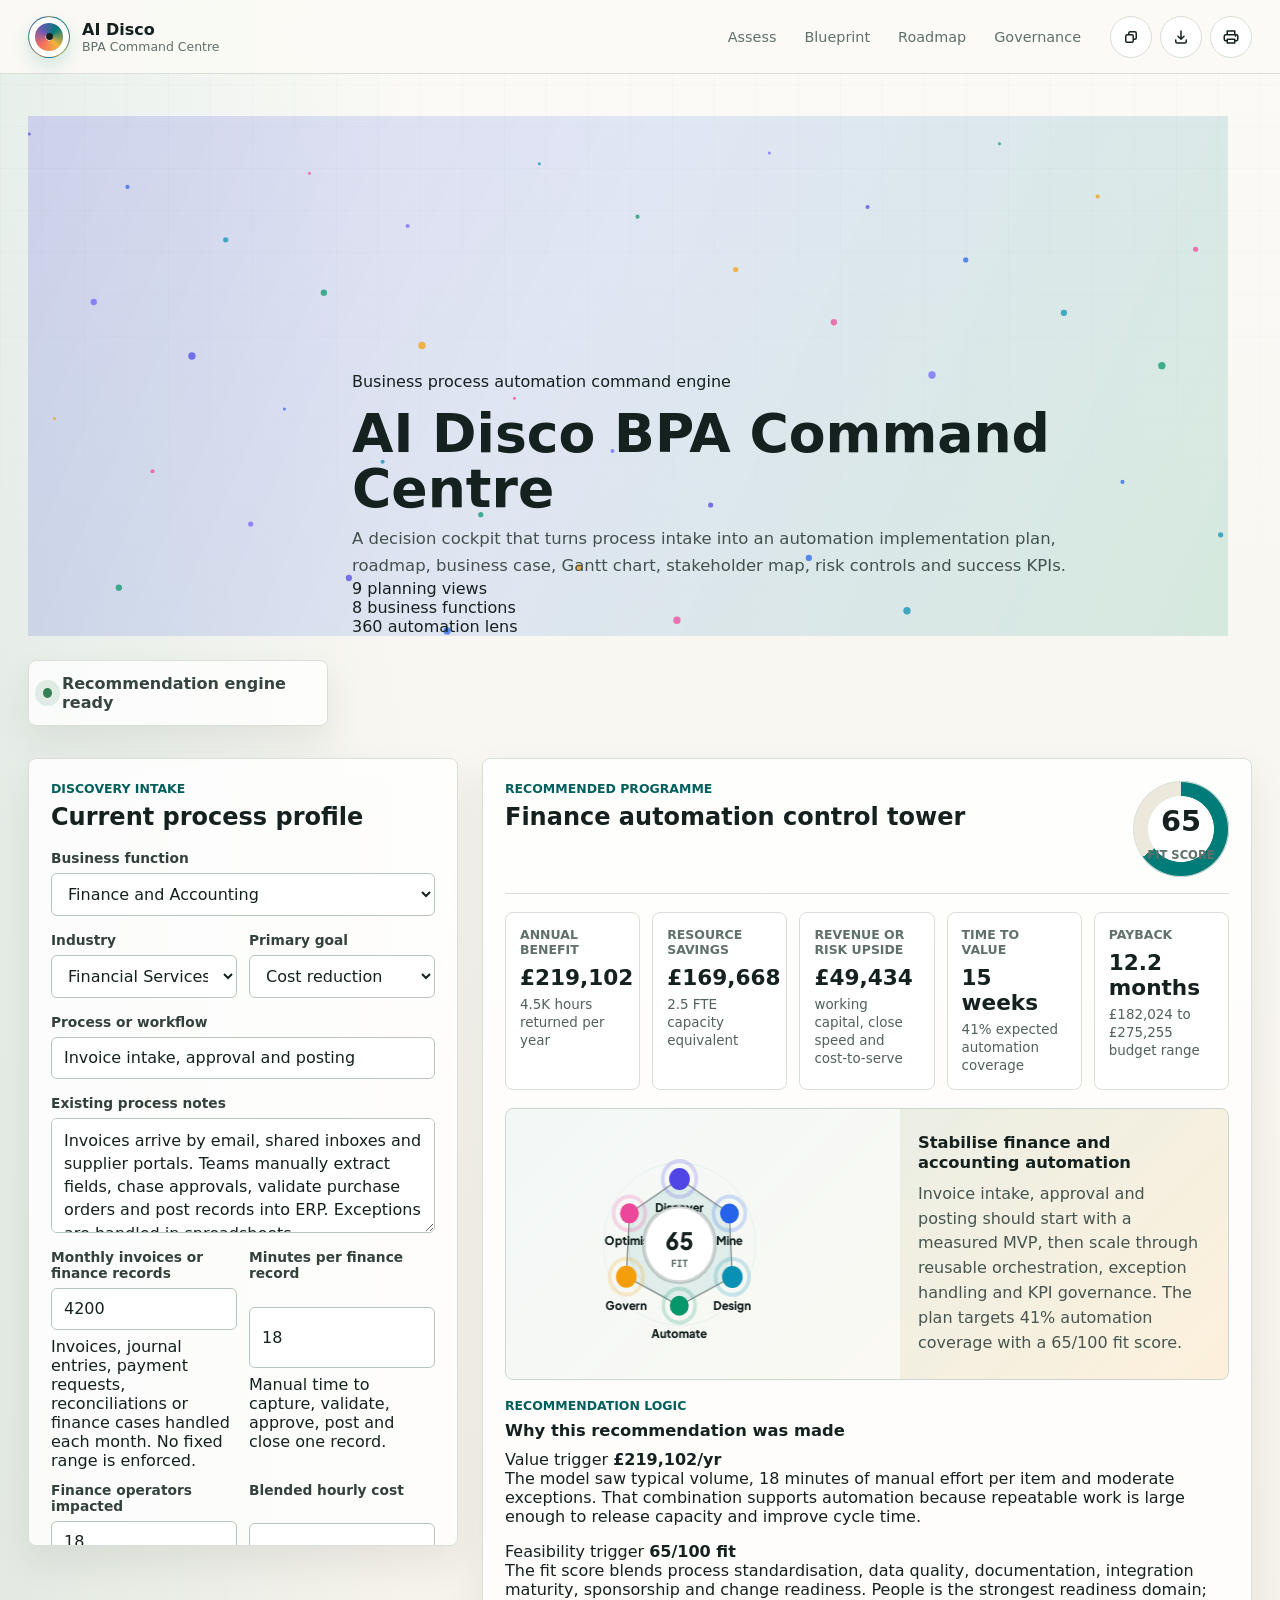
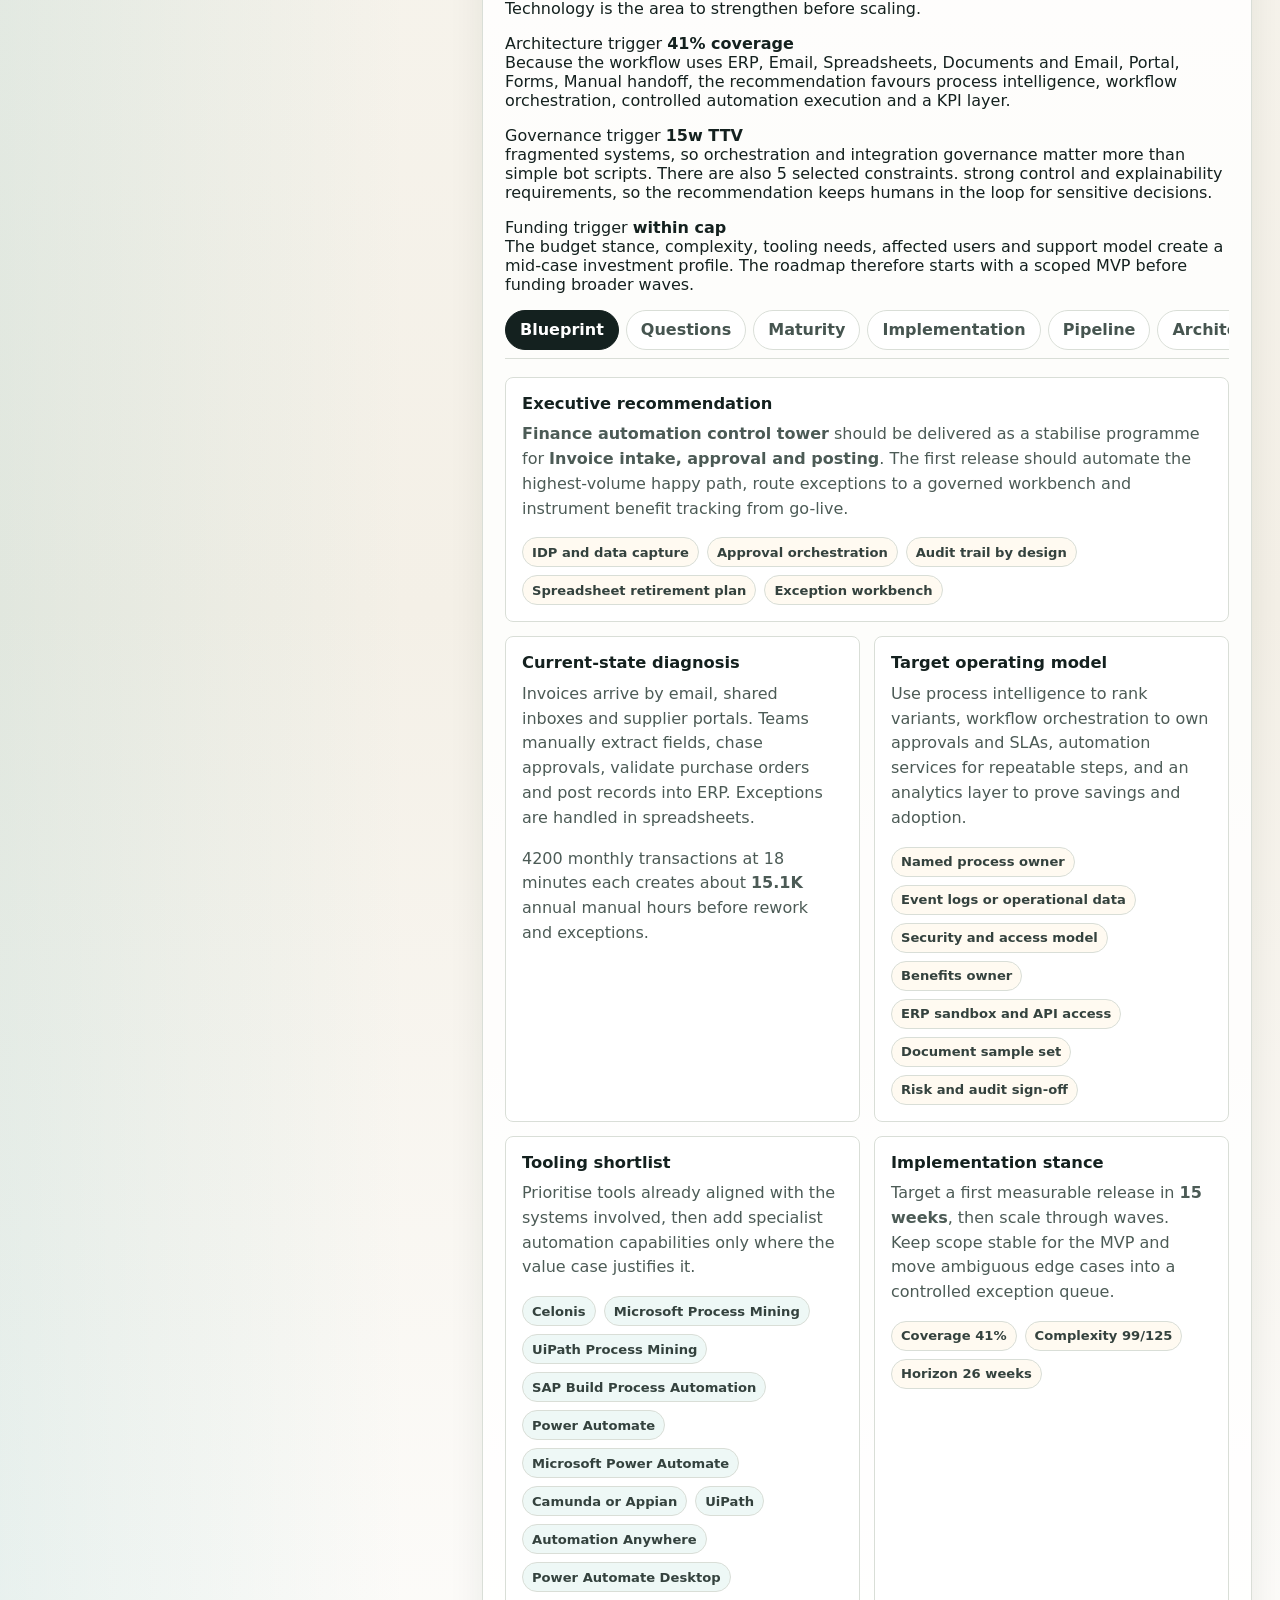
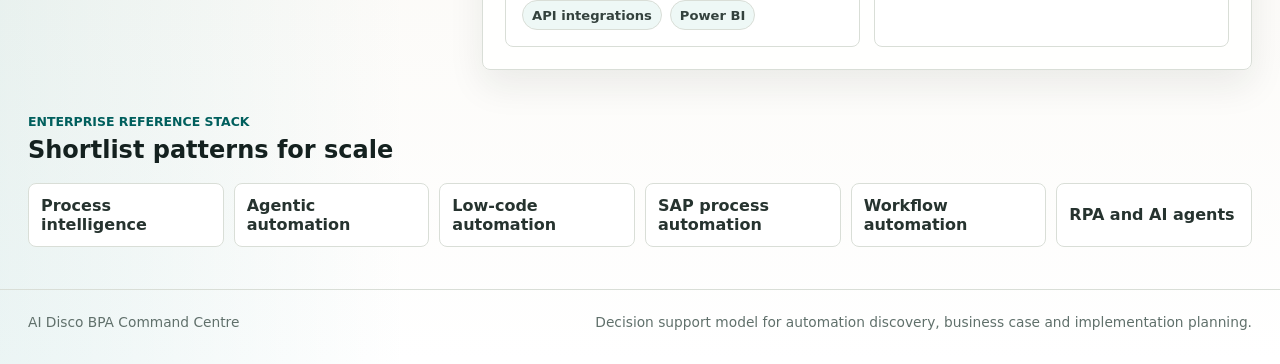
==== commit 03843f54: "Enhance form accessibility and input attributes Updated input fields to include labels, hints, and i" ====
--- a/index.html
+++ b/index.html
@@ -5,6 +5,9 @@
     <meta name="viewport" content="width=device-width, initial-scale=1">
     <meta name="description" content="AI Disco BPA Command Centre for business process automation discovery, planning, ROI and implementation roadmaps.">
     <title>AI Disco BPA Command Centre</title>
+    <link rel="preconnect" href="https://fonts.googleapis.com">
+    <link rel="preconnect" href="https://fonts.gstatic.com" crossorigin>
+    <link href="https://fonts.googleapis.com/css2?family=JetBrains+Mono:wght@400;500;600;700&family=Plus+Jakarta+Sans:wght@300;400;500;600;700;800&display=swap" rel="stylesheet">
     <link rel="stylesheet" href="styles.css">
   </head>
   <body>
@@ -39,10 +42,25 @@
 
     <main id="top">
       <section class="hero-band" aria-labelledby="page-title">
+        <canvas id="heroCanvas" width="1200" height="520" aria-hidden="true"></canvas>
         <div class="hero-copy">
-          <p class="eyebrow">Business process systems and automation planning</p>
+          <p class="hero-pill"><span class="hero-pill-dot"></span> Business process automation command engine</p>
           <h1 id="page-title">AI Disco BPA Command Centre</h1>
           <p class="lede">A decision cockpit that turns process intake into an automation implementation plan, roadmap, business case, Gantt chart, stakeholder map, risk controls and success KPIs.</p>
+          <div class="hero-stats" aria-label="Platform capabilities">
+            <div class="stat">
+              <span class="stat-num">9</span>
+              <span class="stat-label">planning views</span>
+            </div>
+            <div class="stat">
+              <span class="stat-num">8</span>
+              <span class="stat-label">business functions</span>
+            </div>
+            <div class="stat">
+              <span class="stat-num">360</span>
+              <span class="stat-label">automation lens</span>
+            </div>
+          </div>
         </div>
         <div class="hero-status" aria-label="Command centre status">
           <span class="status-dot"></span>
@@ -111,34 +129,39 @@
 
             <div class="field-grid">
               <div class="field-group">
-                <label for="monthlyVolume">Monthly transactions</label>
-                <input id="monthlyVolume" name="monthlyVolume" type="number" min="1" max="1000000" step="50" value="4200">
-              </div>
-              <div class="field-group">
-                <label for="avgHandleTime">Minutes per transaction</label>
-                <input id="avgHandleTime" name="avgHandleTime" type="number" min="1" max="480" step="1" value="18">
-              </div>
-              <div class="field-group">
-                <label for="teamSize">Team size</label>
-                <input id="teamSize" name="teamSize" type="number" min="1" max="10000" step="1" value="18">
+                <label for="monthlyVolume" id="monthlyVolumeLabel">Monthly transactions</label>
+                <input id="monthlyVolume" name="monthlyVolume" type="number" min="0" step="1" value="4200" inputmode="numeric">
+                <span class="field-hint" id="monthlyVolumeHint">Invoices, requests, cases or records handled each month.</span>
+              </div>
+              <div class="field-group">
+                <label for="avgHandleTime" id="avgHandleTimeLabel">Minutes per transaction</label>
+                <input id="avgHandleTime" name="avgHandleTime" type="number" min="0" step="1" value="18" inputmode="numeric">
+                <span class="field-hint" id="avgHandleTimeHint">Average manual effort for one unit of work.</span>
+              </div>
+              <div class="field-group">
+                <label for="teamSize" id="teamSizeLabel">Team size</label>
+                <input id="teamSize" name="teamSize" type="number" min="0" step="1" value="18" inputmode="numeric">
+                <span class="field-hint" id="teamSizeHint">People directly touching this workflow.</span>
               </div>
               <div class="field-group">
                 <label for="hourlyCost">Blended hourly cost</label>
-                <input id="hourlyCost" name="hourlyCost" type="number" min="5" max="500" step="1" value="38">
+                <input id="hourlyCost" name="hourlyCost" type="number" min="0" step="1" value="38" inputmode="numeric">
+                <span class="field-hint">Fully loaded cost per operational hour.</span>
               </div>
               <div class="field-group">
                 <label for="errorRate">Error or rework rate (%)</label>
-                <input id="errorRate" name="errorRate" type="number" min="0" max="80" step="0.5" value="7">
+                <input id="errorRate" name="errorRate" type="number" min="0" step="0.1" value="7" inputmode="decimal">
               </div>
               <div class="field-group">
                 <label for="exceptionRate">Exception rate (%)</label>
-                <input id="exceptionRate" name="exceptionRate" type="number" min="0" max="90" step="0.5" value="16">
+                <input id="exceptionRate" name="exceptionRate" type="number" min="0" step="0.1" value="16" inputmode="decimal">
               </div>
             </div>
 
             <div class="field-group">
-              <label for="annualRevenueInfluenced">Annual revenue or spend influenced</label>
-              <input id="annualRevenueInfluenced" name="annualRevenueInfluenced" type="number" min="0" max="1000000000" step="10000" value="18500000">
+              <label for="annualRevenueInfluenced" id="annualRevenueInfluencedLabel">Annual revenue or spend influenced</label>
+              <input id="annualRevenueInfluenced" name="annualRevenueInfluenced" type="number" min="0" step="1" value="18500000" inputmode="numeric">
+              <span class="field-hint" id="annualRevenueInfluencedHint">Revenue, spend, payroll, risk exposure or service value touched by the process.</span>
             </div>
 
             <fieldset class="choice-field">
@@ -262,11 +285,11 @@
               </div>
               <div class="field-group">
                 <label for="targetUsers">Users impacted</label>
-                <input id="targetUsers" name="targetUsers" type="number" min="1" max="100000" step="5" value="75">
+                <input id="targetUsers" name="targetUsers" type="number" min="0" step="1" value="75" inputmode="numeric">
               </div>
               <div class="field-group">
                 <label for="budgetCap">Budget cap</label>
-                <input id="budgetCap" name="budgetCap" type="number" min="0" max="10000000" step="10000" value="350000">
+                <input id="budgetCap" name="budgetCap" type="number" min="0" step="1" value="350000" inputmode="numeric">
               </div>
             </div>
 
@@ -371,14 +394,23 @@
             </div>
           </div>
 
+          <section class="logic-panel" aria-labelledby="logic-title">
+            <div>
+              <p class="eyebrow">Recommendation logic</p>
+              <h3 id="logic-title">Why this recommendation was made</h3>
+            </div>
+            <div id="logicPanel" class="logic-grid"></div>
+          </section>
+
           <div class="tabs" role="tablist" aria-label="Recommendation views">
             <button role="tab" aria-selected="true" aria-controls="blueprintPanel" id="blueprintTab" data-tab="blueprintPanel">Blueprint</button>
             <button role="tab" aria-selected="false" aria-controls="questionsPanel" id="questionsTab" data-tab="questionsPanel">Questions</button>
             <button role="tab" aria-selected="false" aria-controls="maturityPanel" id="maturityTab" data-tab="maturityPanel">Maturity</button>
+            <button role="tab" aria-selected="false" aria-controls="implementationPanel" id="implementationTab" data-tab="implementationPanel">Implementation</button>
             <button role="tab" aria-selected="false" aria-controls="pipelinePanel" id="pipelineTab" data-tab="pipelinePanel">Pipeline</button>
             <button role="tab" aria-selected="false" aria-controls="architecturePanel" id="architectureTab" data-tab="architecturePanel">Architecture</button>
             <button role="tab" aria-selected="false" aria-controls="backlogPanel" id="backlogTab" data-tab="backlogPanel">Portfolio</button>
-            <button role="tab" aria-selected="false" aria-controls="ganttPanel" id="ganttTab" data-tab="ganttPanel">Gantt</button>
+            <button role="tab" aria-selected="false" aria-controls="ganttPanel" id="ganttTab" data-tab="ganttPanel">Roadmap</button>
             <button role="tab" aria-selected="false" aria-controls="businessCasePanel" id="businessCaseTab" data-tab="businessCasePanel">Business case</button>
             <button role="tab" aria-selected="false" aria-controls="governancePanel" id="governanceTab" data-tab="governancePanel">Governance</button>
           </div>
@@ -392,6 +424,9 @@
             </section>
             <section class="tab-panel" id="maturityPanel" role="tabpanel" aria-labelledby="maturityTab">
               <div id="maturity" class="maturity-grid"></div>
+            </section>
+            <section class="tab-panel" id="implementationPanel" role="tabpanel" aria-labelledby="implementationTab">
+              <div id="implementation" class="implementation-view"></div>
             </section>
             <section class="tab-panel" id="pipelinePanel" role="tabpanel" aria-labelledby="pipelineTab">
               <div id="pipeline" class="pipeline-list"></div>
--- a/styles.css
+++ b/styles.css
@@ -0,0 +1,1180 @@
+:root {
+  color-scheme: light;
+  --ink: #14211f;
+  --muted: #60706b;
+  --paper: #fbfaf6;
+  --panel: #ffffff;
+  --panel-warm: #fff6e5;
+  --line: #d9ded7;
+  --line-strong: #b8c4bd;
+  --teal: #007c78;
+  --teal-dark: #005f5d;
+  --coral: #f46d5f;
+  --amber: #f3b23c;
+  --green: #357f54;
+  --violet: #6c58b5;
+  --rose: #b14a65;
+  --shadow: 0 16px 36px rgba(20, 33, 31, 0.08);
+  --radius: 8px;
+  --space: 24px;
+  --font: Inter, ui-sans-serif, system-ui, -apple-system, BlinkMacSystemFont, "Segoe UI", sans-serif;
+}
+
+* {
+  box-sizing: border-box;
+}
+
+html {
+  scroll-behavior: smooth;
+}
+
+body {
+  margin: 0;
+  background:
+    linear-gradient(90deg, rgba(0, 124, 120, 0.08), transparent 32%),
+    linear-gradient(180deg, var(--paper), #f4f0e7 62%, #fff);
+  color: var(--ink);
+  font-family: var(--font);
+  font-size: 16px;
+  letter-spacing: 0;
+}
+
+body::before {
+  content: "";
+  position: fixed;
+  inset: 0;
+  pointer-events: none;
+  background-image:
+    linear-gradient(rgba(20, 33, 31, 0.035) 1px, transparent 1px),
+    linear-gradient(90deg, rgba(20, 33, 31, 0.035) 1px, transparent 1px);
+  background-size: 42px 42px;
+  mask-image: linear-gradient(180deg, rgba(0, 0, 0, 0.65), transparent 72%);
+}
+
+button,
+input,
+select,
+textarea {
+  font: inherit;
+}
+
+a {
+  color: inherit;
+}
+
+.topbar {
+  position: sticky;
+  top: 0;
+  z-index: 20;
+  display: grid;
+  grid-template-columns: minmax(220px, 1fr) auto auto;
+  gap: 18px;
+  align-items: center;
+  min-height: 74px;
+  padding: 12px 28px;
+  background: rgba(251, 250, 246, 0.92);
+  border-bottom: 1px solid var(--line);
+  backdrop-filter: blur(18px);
+}
+
+.brand {
+  display: inline-flex;
+  align-items: center;
+  gap: 12px;
+  width: max-content;
+  color: var(--ink);
+  text-decoration: none;
+}
+
+.brand strong,
+.brand small {
+  display: block;
+}
+
+.brand strong {
+  font-size: 1rem;
+}
+
+.brand small {
+  color: var(--muted);
+  font-size: 0.78rem;
+}
+
+.brand-mark {
+  position: relative;
+  display: grid;
+  place-items: center;
+  width: 42px;
+  height: 42px;
+  border: 1px solid rgba(0, 124, 120, 0.45);
+  border-radius: 50%;
+  background:
+    radial-gradient(circle at 50% 50%, #fff 0 12%, transparent 13%),
+    conic-gradient(from 45deg, var(--teal), var(--amber), var(--coral), var(--violet), var(--teal));
+  box-shadow: inset 0 0 0 6px #fff, 0 8px 18px rgba(0, 124, 120, 0.16);
+}
+
+.brand-mark span {
+  width: 7px;
+  height: 7px;
+  border-radius: 50%;
+  background: var(--ink);
+}
+
+.quick-nav {
+  display: inline-flex;
+  gap: 6px;
+  justify-content: center;
+}
+
+.quick-nav a {
+  padding: 9px 11px;
+  border-radius: 999px;
+  color: var(--muted);
+  font-size: 0.9rem;
+  text-decoration: none;
+}
+
+.quick-nav a:hover,
+.quick-nav a:focus-visible {
+  background: #fff;
+  color: var(--ink);
+  outline: 1px solid var(--line);
+}
+
+.top-actions {
+  display: inline-flex;
+  gap: 8px;
+  justify-self: end;
+}
+
+.icon-button,
+.primary-action,
+.secondary-action {
+  display: inline-flex;
+  align-items: center;
+  justify-content: center;
+  gap: 8px;
+  border: 0;
+  cursor: pointer;
+}
+
+.icon-button {
+  width: 42px;
+  height: 42px;
+  border: 1px solid var(--line);
+  border-radius: 999px;
+  background: #fff;
+  color: var(--ink);
+}
+
+.icon-button:hover,
+.icon-button:focus-visible {
+  border-color: var(--teal);
+  box-shadow: 0 0 0 4px rgba(0, 124, 120, 0.12);
+  outline: 0;
+}
+
+button svg {
+  width: 18px;
+  height: 18px;
+  fill: currentColor;
+  flex: 0 0 auto;
+}
+
+main {
+  position: relative;
+  z-index: 1;
+}
+
+.hero-band {
+  display: grid;
+  grid-template-columns: minmax(0, 1fr) auto;
+  gap: 24px;
+  align-items: end;
+  padding: 42px 28px 18px;
+  max-width: 1500px;
+  margin: 0 auto;
+}
+
+.hero-copy {
+  max-width: 900px;
+}
+
+.eyebrow {
+  margin: 0 0 8px;
+  color: var(--teal-dark);
+  font-size: 0.78rem;
+  font-weight: 800;
+  text-transform: uppercase;
+}
+
+h1,
+h2,
+h3,
+p {
+  margin-top: 0;
+}
+
+h1 {
+  margin-bottom: 10px;
+  max-width: 900px;
+  font-size: 3.35rem;
+  line-height: 1.02;
+  letter-spacing: 0;
+}
+
+h2 {
+  margin-bottom: 0;
+  font-size: 1.5rem;
+  line-height: 1.16;
+  letter-spacing: 0;
+}
+
+h3 {
+  margin-bottom: 8px;
+  font-size: 1.02rem;
+  line-height: 1.25;
+  letter-spacing: 0;
+}
+
+.lede {
+  max-width: 760px;
+  margin-bottom: 0;
+  color: #42514d;
+  font-size: 1.03rem;
+  line-height: 1.6;
+}
+
+.hero-status {
+  display: inline-flex;
+  align-items: center;
+  gap: 10px;
+  min-width: 260px;
+  padding: 13px 14px;
+  border: 1px solid var(--line);
+  border-radius: var(--radius);
+  background: rgba(255, 255, 255, 0.78);
+  box-shadow: var(--shadow);
+  color: #364541;
+  font-weight: 700;
+}
+
+.status-dot {
+  width: 10px;
+  height: 10px;
+  border-radius: 50%;
+  background: var(--green);
+  box-shadow: 0 0 0 8px rgba(53, 127, 84, 0.13);
+}
+
+.workbench {
+  display: grid;
+  grid-template-columns: minmax(330px, 430px) minmax(0, 1fr);
+  gap: 24px;
+  align-items: start;
+  max-width: 1500px;
+  margin: 0 auto;
+  padding: 14px 28px 44px;
+}
+
+.intake-shell,
+.output-shell {
+  border: 1px solid var(--line);
+  border-radius: var(--radius);
+  background: rgba(255, 255, 255, 0.82);
+  box-shadow: var(--shadow);
+}
+
+.intake-shell {
+  position: sticky;
+  top: 94px;
+  max-height: calc(100vh - 112px);
+  overflow: auto;
+  padding: 22px;
+}
+
+.output-shell {
+  padding: 22px;
+}
+
+.section-heading {
+  margin-bottom: 18px;
+}
+
+.section-divider {
+  padding-top: 12px;
+  border-top: 1px solid var(--line);
+}
+
+.section-divider h3 {
+  margin-bottom: 0;
+}
+
+.intake-form {
+  display: grid;
+  gap: 16px;
+}
+
+.field-grid {
+  display: grid;
+  grid-template-columns: repeat(2, minmax(0, 1fr));
+  gap: 12px;
+}
+
+.field-group {
+  display: grid;
+  gap: 7px;
+}
+
+.field-group label,
+.slider-grid span,
+.choice-field legend,
+.chip-field legend {
+  color: #33413d;
+  font-size: 0.86rem;
+  font-weight: 800;
+}
+
+input,
+select,
+textarea {
+  width: 100%;
+  min-height: 42px;
+  border: 1px solid var(--line-strong);
+  border-radius: 6px;
+  background: #fff;
+  color: var(--ink);
+  padding: 10px 12px;
+  outline: 0;
+}
+
+textarea {
+  min-height: 104px;
+  resize: vertical;
+  line-height: 1.45;
+}
+
+input:focus,
+select:focus,
+textarea:focus {
+  border-color: var(--teal);
+  box-shadow: 0 0 0 4px rgba(0, 124, 120, 0.12);
+}
+
+input[type="range"] {
+  min-height: auto;
+  padding: 0;
+  accent-color: var(--teal);
+}
+
+.choice-field,
+.chip-field {
+  display: flex;
+  flex-wrap: wrap;
+  gap: 9px;
+  margin: 0;
+  padding: 0;
+  border: 0;
+}
+
+.choice-field legend,
+.chip-field legend {
+  flex: 0 0 100%;
+  margin-bottom: 1px;
+}
+
+.choice-field label,
+.chip-field label {
+  display: inline-flex;
+  align-items: center;
+  gap: 7px;
+  padding: 8px 10px;
+  border: 1px solid var(--line);
+  border-radius: 999px;
+  background: #fff;
+  color: #394844;
+  font-size: 0.87rem;
+  font-weight: 700;
+  cursor: pointer;
+}
+
+.choice-field input,
+.chip-field input {
+  width: 14px;
+  min-height: 14px;
+  accent-color: var(--teal);
+}
+
+.slider-grid {
+  display: grid;
+  gap: 12px;
+}
+
+.slider-grid.expanded {
+  padding: 12px;
+  border: 1px solid var(--line);
+  border-radius: var(--radius);
+  background: #fffdf8;
+}
+
+.slider-grid label {
+  display: grid;
+  gap: 7px;
+}
+
+.form-actions {
+  display: grid;
+  grid-template-columns: minmax(0, 1fr) auto;
+  gap: 10px;
+  align-items: center;
+  padding-top: 2px;
+}
+
+.primary-action,
+.secondary-action {
+  min-height: 44px;
+  border-radius: 999px;
+  font-weight: 800;
+}
+
+.primary-action {
+  padding: 0 18px;
+  background: var(--ink);
+  color: #fff;
+}
+
+.primary-action:hover,
+.primary-action:focus-visible {
+  background: var(--teal-dark);
+  outline: 0;
+}
+
+.secondary-action {
+  padding: 0 14px;
+  border: 1px solid var(--line);
+  background: #fff;
+  color: var(--ink);
+}
+
+.secondary-action:hover,
+.secondary-action:focus-visible {
+  border-color: var(--coral);
+  outline: 0;
+}
+
+.command-head {
+  display: grid;
+  grid-template-columns: minmax(0, 1fr) auto;
+  gap: 18px;
+  align-items: start;
+  padding-bottom: 16px;
+  border-bottom: 1px solid var(--line);
+}
+
+.score-badge {
+  display: grid;
+  place-items: center;
+  width: 96px;
+  height: 96px;
+  border-radius: 50%;
+  background:
+    radial-gradient(circle at center, #fff 0 48%, transparent 49%),
+    conic-gradient(var(--teal) var(--score-angle, 260deg), #ece8dc 0);
+  color: var(--ink);
+  box-shadow: inset 0 0 0 1px var(--line);
+}
+
+.score-badge span {
+  margin-top: 10px;
+  font-size: 1.8rem;
+  font-weight: 900;
+}
+
+.score-badge small {
+  margin-top: -18px;
+  color: var(--muted);
+  font-size: 0.72rem;
+  font-weight: 800;
+  text-transform: uppercase;
+}
+
+.metrics-grid {
+  display: grid;
+  grid-template-columns: repeat(5, minmax(130px, 1fr));
+  gap: 12px;
+  margin: 18px 0;
+}
+
+.metric-card,
+.recommendation-card,
+.business-card,
+.governance-card,
+.pipeline-step {
+  border: 1px solid var(--line);
+  border-radius: var(--radius);
+  background: #fff;
+}
+
+.metric-card {
+  min-height: 122px;
+  padding: 14px;
+}
+
+.metric-card span {
+  display: block;
+  color: var(--muted);
+  font-size: 0.78rem;
+  font-weight: 800;
+  text-transform: uppercase;
+}
+
+.metric-card strong {
+  display: block;
+  margin: 9px 0 5px;
+  font-size: 1.35rem;
+  line-height: 1.15;
+}
+
+.metric-card p {
+  margin: 0;
+  color: #52615d;
+  font-size: 0.84rem;
+  line-height: 1.35;
+}
+
+.command-visual {
+  position: relative;
+  display: grid;
+  grid-template-columns: minmax(0, 1fr) minmax(220px, 310px);
+  gap: 18px;
+  align-items: center;
+  min-height: 270px;
+  margin-bottom: 18px;
+  overflow: hidden;
+  border: 1px solid #c9d7cf;
+  border-radius: var(--radius);
+  background:
+    linear-gradient(135deg, rgba(0, 124, 120, 0.12), rgba(243, 178, 60, 0.16)),
+    #fffdfa;
+}
+
+.command-visual canvas {
+  width: 100%;
+  height: 100%;
+  min-height: 270px;
+}
+
+.visual-copy {
+  padding: 24px 22px 24px 0;
+}
+
+.visual-copy p {
+  margin: 0;
+  color: #465550;
+  line-height: 1.55;
+}
+
+.tabs {
+  display: flex;
+  gap: 7px;
+  overflow-x: auto;
+  padding-bottom: 8px;
+  border-bottom: 1px solid var(--line);
+}
+
+.tabs button {
+  flex: 0 0 auto;
+  min-height: 40px;
+  padding: 0 14px;
+  border: 1px solid var(--line);
+  border-radius: 999px;
+  background: #fff;
+  color: #465550;
+  cursor: pointer;
+  font-weight: 800;
+}
+
+.tabs button[aria-selected="true"] {
+  background: var(--ink);
+  color: #fff;
+  border-color: var(--ink);
+}
+
+.tab-panel {
+  display: none;
+  padding-top: 18px;
+}
+
+.tab-panel.active {
+  display: block;
+}
+
+.recommendation-grid,
+.business-grid,
+.governance-grid,
+.architecture-grid,
+.maturity-grid {
+  display: grid;
+  grid-template-columns: repeat(2, minmax(0, 1fr));
+  gap: 14px;
+}
+
+.recommendation-card,
+.business-card,
+.governance-card,
+.architecture-card,
+.maturity-card,
+.question-card,
+.backlog-card {
+  padding: 16px;
+}
+
+.recommendation-card.full,
+.business-card.full,
+.governance-card.full,
+.architecture-card.full,
+.maturity-card.full,
+.question-card.full,
+.backlog-card.full {
+  grid-column: 1 / -1;
+}
+
+.recommendation-card p,
+.business-card p,
+.governance-card p,
+.architecture-card p,
+.maturity-card p,
+.question-card p,
+.backlog-card p,
+.pipeline-step p {
+  color: #4c5b56;
+  line-height: 1.55;
+}
+
+.tag-row,
+.tool-row,
+.kpi-row {
+  display: flex;
+  flex-wrap: wrap;
+  gap: 8px;
+  margin-top: 12px;
+}
+
+.tag,
+.tool-pill,
+.kpi-pill {
+  display: inline-flex;
+  align-items: center;
+  min-height: 30px;
+  padding: 6px 9px;
+  border: 1px solid var(--line);
+  border-radius: 999px;
+  background: #fffaf1;
+  color: #34423e;
+  font-size: 0.82rem;
+  font-weight: 800;
+}
+
+.tool-pill {
+  background: #eef8f6;
+}
+
+.kpi-pill {
+  background: #f6eef9;
+}
+
+.pipeline-list {
+  display: grid;
+  gap: 12px;
+}
+
+.question-bank,
+.backlog-view {
+  display: grid;
+  gap: 14px;
+}
+
+.question-card,
+.architecture-card,
+.maturity-card,
+.backlog-card {
+  border: 1px solid var(--line);
+  border-radius: var(--radius);
+  background: #fff;
+}
+
+.question-list,
+.architecture-list,
+.next-step-list {
+  display: grid;
+  gap: 9px;
+  margin: 12px 0 0;
+  padding: 0;
+  list-style: none;
+}
+
+.question-list li,
+.architecture-list li,
+.next-step-list li {
+  padding: 10px 11px;
+  border: 1px solid var(--line);
+  border-radius: 6px;
+  background: #fffdf8;
+  color: #40504b;
+  line-height: 1.45;
+}
+
+.maturity-meter {
+  display: grid;
+  gap: 8px;
+  margin-top: 12px;
+}
+
+.maturity-row {
+  display: grid;
+  grid-template-columns: minmax(120px, 0.9fr) minmax(130px, 1.6fr) 44px;
+  gap: 10px;
+  align-items: center;
+  color: #40504b;
+  font-size: 0.88rem;
+}
+
+.maturity-track {
+  height: 10px;
+  overflow: hidden;
+  border-radius: 999px;
+  background: #eee8dd;
+}
+
+.maturity-fill {
+  display: block;
+  height: 100%;
+  width: var(--fill);
+  background: var(--bar-color, var(--teal));
+}
+
+.architecture-flow {
+  display: grid;
+  grid-template-columns: repeat(7, minmax(92px, 1fr));
+  gap: 8px;
+  align-items: stretch;
+  margin-top: 14px;
+}
+
+.architecture-node {
+  position: relative;
+  display: grid;
+  align-content: center;
+  min-height: 86px;
+  padding: 11px;
+  border: 1px solid var(--line);
+  border-radius: var(--radius);
+  background: #fffaf1;
+}
+
+.architecture-node::after {
+  content: "";
+  position: absolute;
+  top: 50%;
+  right: -8px;
+  width: 8px;
+  height: 1px;
+  background: var(--line-strong);
+}
+
+.architecture-node:last-child::after {
+  display: none;
+}
+
+.architecture-node strong {
+  display: block;
+  font-size: 0.86rem;
+}
+
+.architecture-node span {
+  margin-top: 5px;
+  color: var(--muted);
+  font-size: 0.76rem;
+  line-height: 1.25;
+}
+
+.backlog-table,
+.raci-table {
+  width: 100%;
+  border-collapse: collapse;
+  margin-top: 12px;
+  overflow: hidden;
+  border: 1px solid var(--line);
+  border-radius: var(--radius);
+}
+
+.backlog-table th,
+.backlog-table td,
+.raci-table th,
+.raci-table td {
+  padding: 10px;
+  border-bottom: 1px solid var(--line);
+  color: #40504b;
+  font-size: 0.84rem;
+  line-height: 1.35;
+  text-align: left;
+  vertical-align: top;
+}
+
+.backlog-table th,
+.raci-table th {
+  background: #f4f0e7;
+  color: var(--ink);
+  font-size: 0.78rem;
+  font-weight: 900;
+  text-transform: uppercase;
+}
+
+.backlog-table tr:last-child td,
+.raci-table tr:last-child td {
+  border-bottom: 0;
+}
+
+.priority-chip {
+  display: inline-flex;
+  align-items: center;
+  min-height: 26px;
+  padding: 4px 8px;
+  border-radius: 999px;
+  background: #eef8f6;
+  color: var(--teal-dark);
+  font-size: 0.76rem;
+  font-weight: 900;
+}
+
+.pipeline-step {
+  display: grid;
+  grid-template-columns: 54px minmax(0, 1fr) minmax(150px, 220px);
+  gap: 14px;
+  align-items: start;
+  padding: 15px;
+}
+
+.step-number {
+  display: grid;
+  place-items: center;
+  width: 42px;
+  height: 42px;
+  border-radius: 50%;
+  background: var(--teal);
+  color: #fff;
+  font-weight: 900;
+}
+
+.step-meta {
+  color: var(--muted);
+  font-size: 0.82rem;
+  font-weight: 800;
+}
+
+.gantt-wrap {
+  overflow-x: auto;
+  padding-bottom: 8px;
+}
+
+.gantt {
+  min-width: 820px;
+  display: grid;
+  gap: 10px;
+}
+
+.gantt-axis,
+.gantt-row {
+  display: grid;
+  grid-template-columns: 210px repeat(24, minmax(20px, 1fr));
+  align-items: center;
+}
+
+.gantt-axis span {
+  color: var(--muted);
+  font-size: 0.76rem;
+  font-weight: 800;
+  text-align: center;
+}
+
+.gantt-axis span:first-child {
+  text-align: left;
+}
+
+.gantt-row {
+  min-height: 42px;
+  border-bottom: 1px solid #ece6dc;
+}
+
+.gantt-label {
+  padding-right: 14px;
+  color: #33413d;
+  font-size: 0.86rem;
+  font-weight: 800;
+}
+
+.gantt-bar {
+  min-height: 24px;
+  border-radius: 999px;
+  background: var(--bar-color, var(--teal));
+  color: #fff;
+  font-size: 0.74rem;
+  font-weight: 900;
+  display: flex;
+  align-items: center;
+  justify-content: center;
+  padding: 0 8px;
+  white-space: nowrap;
+}
+
+.budget-stack {
+  display: grid;
+  gap: 9px;
+  margin-top: 12px;
+}
+
+.budget-row {
+  display: grid;
+  grid-template-columns: minmax(140px, 1fr) minmax(130px, 2fr) 90px;
+  gap: 10px;
+  align-items: center;
+  color: #40504b;
+  font-size: 0.88rem;
+}
+
+.budget-track {
+  height: 11px;
+  overflow: hidden;
+  border-radius: 999px;
+  background: #eee8dd;
+}
+
+.budget-fill {
+  height: 100%;
+  width: var(--fill);
+  background: var(--bar-color, var(--teal));
+}
+
+.risk-list,
+.stakeholder-list {
+  display: grid;
+  gap: 10px;
+  margin: 12px 0 0;
+  padding: 0;
+  list-style: none;
+}
+
+.risk-list li,
+.stakeholder-list li {
+  padding: 10px 11px;
+  border: 1px solid var(--line);
+  border-radius: 6px;
+  background: #fffdf8;
+  color: #40504b;
+  line-height: 1.45;
+}
+
+.reference-band {
+  max-width: 1500px;
+  margin: 0 auto 42px;
+  padding: 0 28px;
+}
+
+.reference-grid {
+  display: grid;
+  grid-template-columns: repeat(6, minmax(0, 1fr));
+  gap: 10px;
+}
+
+.reference-grid a {
+  display: flex;
+  align-items: center;
+  min-height: 64px;
+  padding: 12px;
+  border: 1px solid var(--line);
+  border-radius: var(--radius);
+  background: #fff;
+  color: #26332f;
+  font-weight: 850;
+  text-decoration: none;
+}
+
+.reference-grid a:hover,
+.reference-grid a:focus-visible {
+  border-color: var(--teal);
+  box-shadow: 0 0 0 4px rgba(0, 124, 120, 0.1);
+  outline: 0;
+}
+
+.site-footer {
+  display: flex;
+  justify-content: space-between;
+  gap: 16px;
+  padding: 24px 28px 34px;
+  border-top: 1px solid var(--line);
+  color: var(--muted);
+  font-size: 0.86rem;
+}
+
+.toast {
+  position: fixed;
+  right: 20px;
+  bottom: 20px;
+  z-index: 50;
+  max-width: 320px;
+  transform: translateY(20px);
+  opacity: 0;
+  pointer-events: none;
+  padding: 12px 14px;
+  border-radius: var(--radius);
+  background: var(--ink);
+  color: #fff;
+  font-weight: 800;
+  transition: opacity 160ms ease, transform 160ms ease;
+}
+
+.toast.show {
+  transform: translateY(0);
+  opacity: 1;
+}
+
+@media (max-width: 1180px) {
+  .metrics-grid,
+  .reference-grid {
+    grid-template-columns: repeat(3, minmax(0, 1fr));
+  }
+
+  .workbench {
+    grid-template-columns: 1fr;
+  }
+
+  .intake-shell {
+    position: relative;
+    top: auto;
+    max-height: none;
+  }
+}
+
+@media (max-width: 820px) {
+  .topbar {
+    grid-template-columns: 1fr auto;
+    padding: 10px 16px;
+  }
+
+  .quick-nav {
+    grid-column: 1 / -1;
+    justify-content: flex-start;
+    overflow-x: auto;
+  }
+
+  .hero-band,
+  .workbench,
+  .reference-band {
+    padding-left: 16px;
+    padding-right: 16px;
+  }
+
+  .hero-band,
+  .command-head,
+  .command-visual,
+  .site-footer {
+    grid-template-columns: 1fr;
+  }
+
+  .hero-status {
+    min-width: 0;
+  }
+
+  h1 {
+    font-size: 2.25rem;
+  }
+
+  .visual-copy {
+    padding: 0 18px 18px;
+  }
+
+  .metrics-grid,
+  .recommendation-grid,
+  .business-grid,
+  .governance-grid,
+  .architecture-grid,
+  .maturity-grid,
+  .reference-grid {
+    grid-template-columns: 1fr;
+  }
+
+  .architecture-flow {
+    grid-template-columns: 1fr;
+  }
+
+  .architecture-node::after {
+    top: auto;
+    right: 50%;
+    bottom: -8px;
+    width: 1px;
+    height: 8px;
+  }
+
+  .pipeline-step {
+    grid-template-columns: 44px minmax(0, 1fr);
+  }
+
+  .step-meta {
+    grid-column: 2;
+  }
+}
+
+@media (max-width: 560px) {
+  .top-actions {
+    gap: 6px;
+  }
+
+  .field-grid,
+  .form-actions {
+    grid-template-columns: 1fr;
+  }
+
+  .output-shell,
+  .intake-shell {
+    padding: 16px;
+  }
+
+  .brand small {
+    display: none;
+  }
+}
+
+@media print {
+  body {
+    background: #fff;
+  }
+
+  body::before,
+  .topbar,
+  .intake-shell,
+  .tabs,
+  .reference-band,
+  .site-footer,
+  .toast {
+    display: none;
+  }
+
+  .hero-band,
+  .workbench {
+    display: block;
+    max-width: none;
+    padding: 0;
+  }
+
+  .output-shell {
+    border: 0;
+    box-shadow: none;
+    padding: 0;
+  }
+
+  .tab-panel {
+    display: block;
+    page-break-inside: avoid;
+  }
+}
